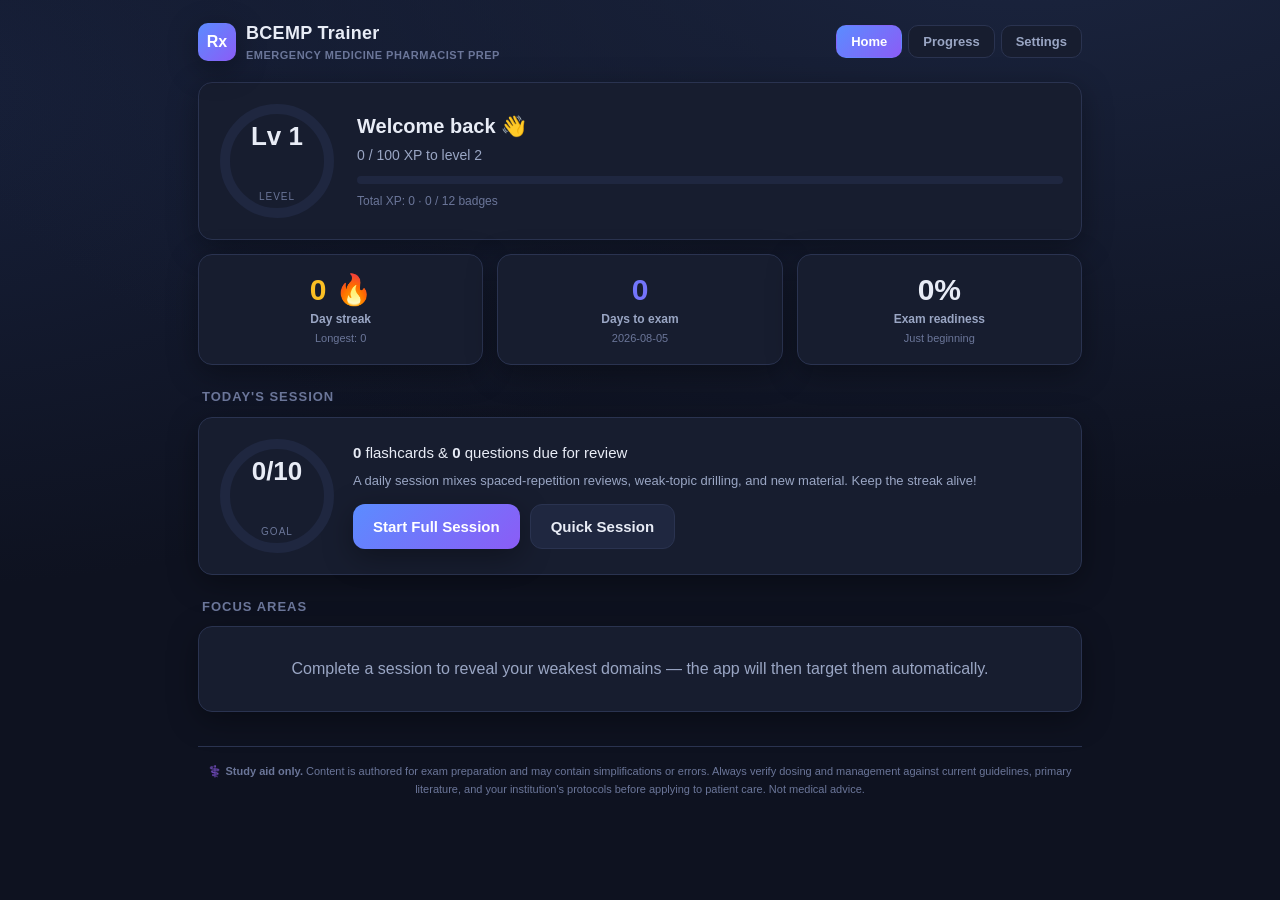
==== BCEMP-Trainer.html @ fc7a0e43 "Add files via upload" ====
<!DOCTYPE html>
<html lang="en">
<head>
<meta charset="UTF-8" />
<meta name="viewport" content="width=device-width, initial-scale=1.0, viewport-fit=cover" />
<meta name="apple-mobile-web-app-capable" content="yes" />
<meta name="mobile-web-app-capable" content="yes" />
<meta name="theme-color" content="#0e1220" />
<title>BCEMP Trainer</title>
<style>
:root {
  --bg: #0e1220;
  --bg-elev: #171d2f;
  --bg-elev2: #1f2740;
  --border: #2a3350;
  --text: #e8ecf6;
  --text-dim: #9aa6c4;
  --text-faint: #6b7699;
  --accent: #5b8cff;
  --accent2: #8b5cf6;
  --good: #34d399;
  --bad: #f87171;
  --warn: #fbbf24;
  --radius: 14px;
  --shadow: 0 8px 30px rgba(0,0,0,.35);
  --grad: linear-gradient(135deg, var(--accent), var(--accent2));
}

* { box-sizing: border-box; }
html, body { margin: 0; padding: 0; }
body {
  background: radial-gradient(1200px 600px at 80% -10%, #1b2540, transparent),
              radial-gradient(900px 500px at -10% 10%, #17203a, transparent), var(--bg);
  color: var(--text);
  font-family: -apple-system, BlinkMacSystemFont, "Segoe UI", Roboto, Helvetica, Arial, sans-serif;
  -webkit-font-smoothing: antialiased;
  line-height: 1.5;
  min-height: 100vh;
}

.wrap { max-width: 920px; margin: 0 auto; padding: 20px 18px 80px; }

/* ---------- top bar ---------- */
.topbar { display: flex; align-items: center; justify-content: space-between; gap: 12px; margin-bottom: 18px; flex-wrap: wrap; }
.brand { display: flex; align-items: center; gap: 10px; }
.brand .logo { width: 38px; height: 38px; border-radius: 10px; background: var(--grad); display: grid; place-items: center; font-weight: 800; color: #fff; box-shadow: var(--shadow); }
.brand h1 { font-size: 18px; margin: 0; letter-spacing: .3px; }
.brand small { display: block; color: var(--text-faint); font-size: 11px; font-weight: 600; letter-spacing: .5px; }
.nav { display: flex; gap: 6px; }
.nav button { background: var(--bg-elev); color: var(--text-dim); border: 1px solid var(--border); padding: 8px 14px; border-radius: 10px; cursor: pointer; font-size: 13px; font-weight: 600; transition: .15s; }
.nav button:hover { color: var(--text); border-color: var(--accent); }
.nav button.active { background: var(--grad); color: #fff; border-color: transparent; }

/* ---------- cards ---------- */
.card { background: var(--bg-elev); border: 1px solid var(--border); border-radius: var(--radius); padding: 18px; box-shadow: var(--shadow); }
.grid { display: grid; gap: 14px; }
.grid.cols-3 { grid-template-columns: repeat(3, 1fr); }
.grid.cols-2 { grid-template-columns: repeat(2, 1fr); }
@media (max-width: 700px) { .grid.cols-3, .grid.cols-2 { grid-template-columns: 1fr 1fr; } }
@media (max-width: 480px) { .grid.cols-3, .grid.cols-2 { grid-template-columns: 1fr; } }

.section-title { font-size: 13px; text-transform: uppercase; letter-spacing: 1px; color: var(--text-faint); margin: 22px 4px 10px; font-weight: 700; }

/* ---------- stat tiles ---------- */
.tile { text-align: center; }
.tile .big { font-size: 30px; font-weight: 800; line-height: 1.1; }
.tile .lbl { color: var(--text-dim); font-size: 12px; margin-top: 4px; font-weight: 600; }
.tile .sub { color: var(--text-faint); font-size: 11px; margin-top: 2px; }
.flame { color: var(--warn); }
.countdown .big { background: var(--grad); -webkit-background-clip: text; background-clip: text; -webkit-text-fill-color: transparent; }

/* ---------- level ring ---------- */
.hero { display: flex; gap: 20px; align-items: center; flex-wrap: wrap; }
.ring-wrap { position: relative; width: 120px; height: 120px; flex: 0 0 auto; }
.ring-wrap .center { position: absolute; inset: 0; display: grid; place-items: center; text-align: center; }
.ring-wrap .center .lv { font-size: 26px; font-weight: 800; }
.ring-wrap .center .lvl { font-size: 10px; letter-spacing: 1px; color: var(--text-faint); text-transform: uppercase; }
.hero .meta { flex: 1; min-width: 220px; }
.hero .meta h2 { margin: 0 0 4px; font-size: 20px; }
.hero .xpbar { height: 8px; background: var(--bg-elev2); border-radius: 6px; overflow: hidden; margin-top: 10px; }
.hero .xpbar > span { display: block; height: 100%; background: var(--grad); border-radius: 6px; transition: width .5s; }

/* ---------- buttons ---------- */
.btn { border: none; border-radius: 12px; padding: 13px 20px; font-size: 15px; font-weight: 700; cursor: pointer; transition: .15s; }
.btn-primary { background: var(--grad); color: #fff; box-shadow: var(--shadow); }
.btn-primary:hover { transform: translateY(-1px); filter: brightness(1.07); }
.btn-ghost { background: var(--bg-elev2); color: var(--text); border: 1px solid var(--border); }
.btn-ghost:hover { border-color: var(--accent); }
.btn-row { display: flex; gap: 10px; flex-wrap: wrap; }
.btn:disabled { opacity: .5; cursor: not-allowed; }

/* ---------- progress bars ---------- */
.dom-row { display: flex; align-items: center; gap: 10px; padding: 7px 0; }
.dom-row .name { flex: 0 0 42%; font-size: 13px; font-weight: 600; }
.dom-row .track { flex: 1; height: 9px; background: var(--bg-elev2); border-radius: 6px; overflow: hidden; }
.dom-row .track > span { display: block; height: 100%; border-radius: 6px; }
.dom-row .pct { flex: 0 0 62px; text-align: right; font-size: 12px; color: var(--text-dim); font-variant-numeric: tabular-nums; }
.bar-good { background: var(--good); } .bar-mid { background: var(--warn); } .bar-bad { background: var(--bad); } .bar-none { background: #3a4568; }

/* ---------- heatmap ---------- */
.heat { display: grid; grid-template-columns: repeat(15, 1fr); gap: 5px; }
.heat .cell { aspect-ratio: 1; border-radius: 4px; background: var(--bg-elev2); }
.heat .l1 { background: rgba(91,140,255,.35); } .heat .l2 { background: rgba(91,140,255,.6); }
.heat .l3 { background: rgba(139,92,246,.75); } .heat .l4 { background: var(--accent2); }

/* ---------- badges ---------- */
.badges { display: flex; flex-wrap: wrap; gap: 10px; }
.badge { display: flex; align-items: center; gap: 8px; background: var(--bg-elev2); border: 1px solid var(--border); border-radius: 10px; padding: 8px 12px; font-size: 12px; }
.badge.locked { opacity: .35; filter: grayscale(1); }
.badge .ic { font-size: 18px; }
.badge .bn { font-weight: 700; } .badge .bd { color: var(--text-faint); font-size: 11px; }

/* ---------- session ---------- */
.session-head { display: flex; align-items: center; justify-content: space-between; margin-bottom: 14px; }
.pill { background: var(--bg-elev2); border: 1px solid var(--border); border-radius: 999px; padding: 5px 12px; font-size: 12px; font-weight: 700; color: var(--text-dim); }
.prog { height: 8px; background: var(--bg-elev2); border-radius: 6px; overflow: hidden; margin-bottom: 18px; }
.prog > span { display: block; height: 100%; background: var(--grad); transition: width .3s; }

.q-domain { font-size: 11px; text-transform: uppercase; letter-spacing: 1px; color: var(--accent); font-weight: 700; margin-bottom: 8px; }
.q-stem { font-size: 18px; font-weight: 600; margin-bottom: 18px; }
.opt { display: block; width: 100%; text-align: left; background: var(--bg-elev2); color: var(--text); border: 1.5px solid var(--border); border-radius: 12px; padding: 14px 16px; margin-bottom: 10px; cursor: pointer; font-size: 15px; transition: .12s; }
.opt:hover:not(:disabled) { border-color: var(--accent); }
.opt:disabled { cursor: default; }
.opt.correct { border-color: var(--good); background: rgba(52,211,153,.12); }
.opt.wrong { border-color: var(--bad); background: rgba(248,113,113,.12); }
.opt .mark { float: right; font-weight: 800; }

.rationale { background: var(--bg-elev2); border-left: 3px solid var(--accent); border-radius: 8px; padding: 14px 16px; margin: 6px 0 16px; font-size: 14px; color: var(--text-dim); }
.rationale b { color: var(--text); }

/* flashcard */
.flash { text-align: center; padding: 10px 6px; }
.flash .front { font-size: 20px; font-weight: 700; margin: 24px 0; }
.flash .back { font-size: 16px; color: var(--text-dim); background: var(--bg-elev2); border-radius: 12px; padding: 16px; margin: 12px 0 20px; text-align: left; }
.rate-row { display: grid; grid-template-columns: repeat(4, 1fr); gap: 8px; }
.rate { border: 1.5px solid var(--border); background: var(--bg-elev2); color: var(--text); border-radius: 10px; padding: 12px 6px; cursor: pointer; font-weight: 700; font-size: 13px; }
.rate small { display: block; font-weight: 500; color: var(--text-faint); font-size: 10px; }
.rate.again:hover { border-color: var(--bad); } .rate.hard:hover { border-color: var(--warn); }
.rate.good:hover { border-color: var(--accent); } .rate.easy:hover { border-color: var(--good); }

/* ---------- summary ---------- */
.summary-hero { text-align: center; padding: 10px 0 6px; }
.summary-hero .score { font-size: 48px; font-weight: 800; background: var(--grad); -webkit-background-clip: text; background-clip: text; -webkit-text-fill-color: transparent; }
.reward { display: flex; align-items: center; gap: 10px; background: var(--bg-elev2); border: 1px solid var(--border); border-radius: 12px; padding: 12px 16px; margin: 10px 0; }
.reward .ic { font-size: 22px; }
.pop-badge { animation: pop .4s ease; }
@keyframes pop { 0% { transform: scale(.6); opacity: 0; } 100% { transform: scale(1); opacity: 1; } }

/* ---------- settings / forms ---------- */
.field { margin-bottom: 16px; }
.field label { display: block; font-size: 13px; font-weight: 600; margin-bottom: 6px; color: var(--text-dim); }
.field input, .field select { width: 100%; background: var(--bg-elev2); border: 1px solid var(--border); border-radius: 10px; padding: 11px 12px; color: var(--text); font-size: 14px; }
.hint { font-size: 12px; color: var(--text-faint); margin-top: 6px; }
.notice { border-radius: 10px; padding: 12px 14px; font-size: 13px; margin: 10px 0; }
.notice.ok { background: rgba(52,211,153,.12); border: 1px solid var(--good); color: #b7f3da; }
.notice.err { background: rgba(248,113,113,.12); border: 1px solid var(--bad); color: #ffd0d0; white-space: pre-wrap; }

.disclaimer { font-size: 11px; color: var(--text-faint); text-align: center; margin-top: 34px; line-height: 1.6; border-top: 1px solid var(--border); padding-top: 16px; }

.empty { text-align: center; color: var(--text-dim); padding: 30px 10px; }
.center { text-align: center; }
.mt { margin-top: 14px; } .mb { margin-bottom: 14px; }
.toast { position: fixed; bottom: 22px; left: 50%; transform: translateX(-50%); background: var(--bg-elev2); border: 1px solid var(--accent); color: var(--text); padding: 12px 20px; border-radius: 12px; box-shadow: var(--shadow); font-weight: 600; font-size: 14px; z-index: 50; animation: pop .3s ease; }

</style>
</head>
<body>
  <div class="wrap">
    <div class="topbar">
      <div class="brand">
        <div class="logo">Rx</div>
        <div>
          <h1>BCEMP Trainer</h1>
          <small>EMERGENCY MEDICINE PHARMACIST PREP</small>
        </div>
      </div>
      <nav class="nav" id="nav">
        <button data-view="dashboard" class="active">Home</button>
        <button data-view="progress">Progress</button>
        <button data-view="settings">Settings</button>
      </nav>
    </div>

    <main id="app"><!-- rendered by ui.js --></main>

    <div class="disclaimer">
      &#9877;&#65039; <b>Study aid only.</b> Content is authored for exam preparation and may contain simplifications or errors.
      Always verify dosing and management against current guidelines, primary literature, and your institution's
      protocols before applying to patient care. Not medical advice.
    </div>
  </div>
<script>
/* BCEMP content domains, mirroring the BPS Emergency Medicine Pharmacist
 * content outline. `weight` is an approximate share of exam emphasis and is
 * used to (a) proportionally build daily sessions and (b) compute a weighted
 * exam-readiness estimate. Weights are relative and need not sum to 100. */
window.BCEMP_DOMAINS = [
  { id: "cv",        name: "Cardiovascular Emergencies",        weight: 14, blurb: "ACS, arrhythmias, ACLS, hypertensive emergency, acute HF" },
  { id: "resus",     name: "Resuscitation & Shock",             weight: 13, blurb: "Sepsis, vasopressors, RSI, post-arrest care" },
  { id: "tox",       name: "Toxicology & Antidotes",            weight: 12, blurb: "Tox syndromes, antidotes, decontamination" },
  { id: "neuro",     name: "Neurologic Emergencies",            weight: 9,  blurb: "Acute stroke (alteplase/tenecteplase), status epilepticus, ICH" },
  { id: "id",        name: "Infectious Disease",                weight: 9,  blurb: "Empiric antibiotics, sepsis, meningitis" },
  { id: "trauma",    name: "Trauma & Hemostasis",               weight: 8,  blurb: "TXA, anticoagulant reversal, massive transfusion" },
  { id: "resp",      name: "Respiratory & Anaphylaxis",         weight: 7,  blurb: "Asthma/COPD, anaphylaxis" },
  { id: "pain",      name: "Analgesia & Sedation",              weight: 6,  blurb: "Procedural sedation, opioids, non-opioid analgesia" },
  { id: "endo",      name: "Endocrine & Metabolic",             weight: 6,  blurb: "DKA/HHS, hyperkalemia, electrolyte emergencies" },
  { id: "env",       name: "Environmental Emergencies",         weight: 3,  blurb: "Hyperthermia, hypothermia, envenomation" },
  { id: "special",   name: "Special Populations",               weight: 5,  blurb: "Peds, pregnancy, renal/hepatic, geriatric dosing" },
  { id: "safety",    name: "Medication & Patient Safety",       weight: 5,  blurb: "Systems, high-alert meds, error prevention" },
  { id: "pmr",       name: "Practice Management & Research",     weight: 3,  blurb: "Evidence appraisal, guidelines, EM pharmacist role" }
];

window.BCEMP_DOMAIN_MAP = window.BCEMP_DOMAINS.reduce(function (m, d) { m[d.id] = d; return m; }, {});

</script>
<script>
/* Seed MCQ bank for the BCEMP study tool.
 * Schema: { id, domain, difficulty(1-3), stem, options[], correctIndex, rationale, tags[], source? }
 * This is a study aid authored from common EM pharmacotherapy guidelines/references.
 * ALWAYS verify against primary literature, current guidelines, and institutional
 * protocols before applying to patient care. Expand this bank via Import.
 */
window.BCEMP_QUESTIONS = [
  /* ===================== CARDIOVASCULAR ===================== */
  {
    id: "cv-001", domain: "cv", difficulty: 2,
    stem: "A 62-year-old man presents with STEMI. He is going to primary PCI. He has no contraindications to anticoagulation. Which loading dose of aspirin is most appropriate?",
    options: ["81 mg", "162–325 mg chewed", "600 mg", "No aspirin until after PCI"],
    correctIndex: 1, tags: ["ACS","antiplatelet","aspirin"],
    rationale: "Non–enteric-coated aspirin 162–325 mg chewed provides rapid platelet inhibition and is recommended as soon as possible for suspected ACS. Chewing speeds absorption. 81 mg is the typical maintenance dose."
  },
  {
    id: "cv-002", domain: "cv", difficulty: 2,
    stem: "For a patient with new-onset stable, narrow-complex SVT that failed vagal maneuvers, which first-line pharmacologic agent is preferred?",
    options: ["Amiodarone 150 mg IV", "Adenosine 6 mg rapid IV push", "Metoprolol 5 mg IV", "Diltiazem 0.25 mg/kg IV"],
    correctIndex: 1, tags: ["SVT","adenosine","arrhythmia"],
    rationale: "Adenosine 6 mg rapid IV push (followed by 12 mg if needed) is first-line for stable regular narrow-complex SVT after vagal maneuvers fail. Give via a proximal vein with a rapid saline flush because of its ~10-second half-life."
  },
  {
    id: "cv-003", domain: "cv", difficulty: 2,
    stem: "A patient in cardiac arrest is in refractory VF after 3 shocks, epinephrine, and amiodarone 300 mg. What is the recommended second dose of amiodarone?",
    options: ["150 mg IV/IO", "300 mg IV/IO", "1 mg/kg IV/IO", "No further amiodarone"],
    correctIndex: 0, tags: ["ACLS","amiodarone","VF"],
    rationale: "In refractory VF/pVT, amiodarone is dosed 300 mg IV/IO first, then a second dose of 150 mg IV/IO. Lidocaine 1–1.5 mg/kg (then 0.5–0.75 mg/kg) is an acceptable alternative antiarrhythmic."
  },
  {
    id: "cv-004", domain: "cv", difficulty: 3,
    stem: "A patient with aortic dissection has a HR of 110 and BP 190/110. Per guidelines, which agent should be initiated FIRST to reach the HR goal before adding a vasodilator?",
    options: ["Nitroprusside", "Hydralazine", "Esmolol", "Nicardipine"],
    correctIndex: 2, tags: ["aortic dissection","beta-blocker","hypertensive emergency"],
    rationale: "Rate control with an IV beta-blocker (e.g., esmolol or labetalol) should precede vasodilators in aortic dissection to blunt reflex tachycardia and reduce aortic wall shear stress (dP/dt). Adding a pure vasodilator first can cause reflex tachycardia and worsen shear. Target HR <60."
  },
  {
    id: "cv-005", domain: "cv", difficulty: 2,
    stem: "Which is the preferred IV antihypertensive for a hypertensive emergency with acute sympathetic crisis suspected from cocaine toxicity?",
    options: ["Metoprolol", "Labetalol as monotherapy", "A benzodiazepine ± nicardipine/phentolamine", "Esmolol infusion"],
    correctIndex: 2, tags: ["cocaine","hypertensive emergency","unopposed alpha"],
    rationale: "In cocaine-associated hypertension/chest pain, benzodiazepines are first-line; if further BP control is needed, use nitroglycerin, phentolamine, or nicardipine. Non-selective beta-blockade is traditionally avoided due to concern for unopposed alpha stimulation."
  },
  {
    id: "cv-006", domain: "cv", difficulty: 2,
    stem: "A patient with acute decompensated heart failure and pulmonary edema (SBP 160) needs afterload/preload reduction. Which is the most appropriate initial IV vasodilator?",
    options: ["Nitroglycerin infusion", "Nesiritide", "Milrinone", "Dobutamine"],
    correctIndex: 0, tags: ["acute HF","nitroglycerin","vasodilator"],
    rationale: "IV nitroglycerin is a first-line vasodilator for hypertensive acute pulmonary edema, reducing preload (and afterload at higher doses). Inotropes (milrinone/dobutamine) are reserved for low-output/hypotensive states, not hypertensive flash edema."
  },
  {
    id: "cv-007", domain: "cv", difficulty: 3,
    stem: "A patient on maintenance sotalol develops torsades de pointes. In addition to stopping the offending drug and correcting K+, what is the first-line treatment?",
    options: ["Amiodarone 150 mg IV", "Magnesium sulfate 1–2 g IV", "Procainamide", "Immediate synchronized cardioversion"],
    correctIndex: 1, tags: ["torsades","magnesium","QT"],
    rationale: "IV magnesium sulfate 1–2 g is first-line for torsades de pointes (even with normal Mg). Correct K+ (goal high-normal), stop QT-prolonging drugs, and consider overdrive pacing/isoproterenol for bradycardia-dependent TdP. Class III antiarrhythmics like amiodarone can worsen QT."
  },

  /* ===================== RESUSCITATION & SHOCK ===================== */
  {
    id: "resus-001", domain: "resus", difficulty: 2,
    stem: "Per Surviving Sepsis guidelines, which vasopressor is first-line for septic shock refractory to fluids?",
    options: ["Dopamine", "Norepinephrine", "Phenylephrine", "Vasopressin"],
    correctIndex: 1, tags: ["sepsis","norepinephrine","vasopressor"],
    rationale: "Norepinephrine is the first-line vasopressor in septic shock. Vasopressin (fixed 0.03 units/min) is added to raise MAP or reduce norepinephrine dose. Dopamine is reserved for select bradycardic patients due to arrhythmia risk."
  },
  {
    id: "resus-002", domain: "resus", difficulty: 2,
    stem: "For RSI of a hemodynamically unstable patient in septic shock, which induction agent is most likely to preserve blood pressure?",
    options: ["Propofol", "Ketamine", "Midazolam 0.3 mg/kg", "Thiopental"],
    correctIndex: 1, tags: ["RSI","ketamine","induction"],
    rationale: "Ketamine (1–2 mg/kg IV) is hemodynamically favorable and is preferred for RSI in shock. Propofol commonly causes hypotension. Etomidate is also hemodynamically neutral but carries adrenal-suppression concerns in sepsis."
  },
  {
    id: "resus-003", domain: "resus", difficulty: 2,
    stem: "A 90 kg patient requires paralysis for RSI and you want the fastest onset with the shortest duration, assuming no contraindications. Which agent and dose?",
    options: ["Rocuronium 1.2 mg/kg", "Succinylcholine 1.5 mg/kg", "Vecuronium 0.1 mg/kg", "Cisatracurium 0.15 mg/kg"],
    correctIndex: 1, tags: ["RSI","paralytic","succinylcholine"],
    rationale: "Succinylcholine 1.5 mg/kg has rapid onset (~45 s) and short duration (~6–10 min). Contraindications include hyperkalemia, several-day-old burns/denervation injury, and history of malignant hyperthermia—use rocuronium 1.2 mg/kg in those cases."
  },
  {
    id: "resus-004", domain: "resus", difficulty: 3,
    stem: "Which statement about push-dose phenylephrine for transient peri-intubation hypotension is MOST accurate?",
    options: ["Typical bolus is 50–200 mcg with onset in ~1 min", "It is preferred over norepinephrine for septic shock", "It reliably increases heart rate", "Standard bolus is 1 mg"],
    correctIndex: 0, tags: ["push-dose pressor","phenylephrine"],
    rationale: "Push-dose phenylephrine is given in ~50–200 mcg boluses with onset within about a minute; it is a pure alpha-agonist bridge for transient hypotension, not definitive therapy. Because it raises afterload without beta activity, it can cause reflex bradycardia. (Push-dose epinephrine, by contrast, is ~5–20 mcg.)"
  },
  {
    id: "resus-005", domain: "resus", difficulty: 2,
    stem: "In the 2020+ ACLS adult cardiac arrest algorithm, what is the recommended epinephrine dose and interval?",
    options: ["1 mg IV/IO every 3–5 minutes", "1 mg IV/IO every 1 minute", "0.5 mg IV/IO every 5 minutes", "High-dose 0.1 mg/kg every 3–5 minutes"],
    correctIndex: 0, tags: ["ACLS","epinephrine"],
    rationale: "Standard-dose epinephrine 1 mg IV/IO every 3–5 minutes is recommended. For nonshockable rhythms, give epinephrine as soon as feasible. High-dose epinephrine is not recommended."
  },
  {
    id: "resus-006", domain: "resus", difficulty: 3,
    stem: "A septic shock patient remains hypotensive on norepinephrine 0.5 mcg/kg/min and vasopressin 0.03 units/min. Guidelines suggest adding which agent, and considering which adjunct?",
    options: ["Add epinephrine; consider IV hydrocortisone", "Add phenylephrine; consider bicarbonate", "Add dopamine; consider albumin bolus", "Add dobutamine; consider calcium"],
    correctIndex: 0, tags: ["sepsis","steroids","catecholamine-refractory"],
    rationale: "For norepinephrine + vasopressin–refractory septic shock, epinephrine is a reasonable third agent, and IV hydrocortisone (e.g., 200 mg/day) is suggested for patients with ongoing vasopressor requirements."
  },

  /* ===================== TOXICOLOGY ===================== */
  {
    id: "tox-001", domain: "tox", difficulty: 1,
    stem: "Which is the antidote for acetaminophen (paracetamol) toxicity?",
    options: ["N-acetylcysteine", "Fomepizole", "Flumazenil", "Naloxone"],
    correctIndex: 0, tags: ["acetaminophen","NAC","antidote"],
    rationale: "N-acetylcysteine replenishes glutathione and detoxifies NAPQI. It is most effective within 8 hours of ingestion; use the Rumack-Matthew nomogram for single acute ingestions with a known time."
  },
  {
    id: "tox-002", domain: "tox", difficulty: 2,
    stem: "A patient with a suspected toxic alcohol ingestion (methanol) has an elevated osmolar and anion gap. Besides supportive care, what is the preferred antidote?",
    options: ["Ethanol infusion", "Fomepizole", "Sodium bicarbonate only", "Thiamine"],
    correctIndex: 1, tags: ["methanol","fomepizole","toxic alcohol"],
    rationale: "Fomepizole inhibits alcohol dehydrogenase, preventing formation of toxic metabolites (formic acid in methanol, glycolic/oxalic acid in ethylene glycol). It is preferred over ethanol due to easier dosing and fewer adverse effects. Hemodialysis may still be required."
  },
  {
    id: "tox-003", domain: "tox", difficulty: 2,
    stem: "A patient overdoses on a tricyclic antidepressant and has a QRS of 130 ms with hypotension. What is the first-line therapy?",
    options: ["Sodium bicarbonate bolus", "Amiodarone", "Physostigmine", "Calcium gluconate"],
    correctIndex: 0, tags: ["TCA","sodium bicarbonate","sodium channel"],
    rationale: "Sodium bicarbonate (1–2 mEq/kg boluses) is first-line for TCA cardiotoxicity with QRS widening (>100 ms), overcoming sodium-channel blockade and providing serum alkalinization. Avoid class Ia/Ic/III antiarrhythmics. Physostigmine is contraindicated in TCA overdose."
  },
  {
    id: "tox-004", domain: "tox", difficulty: 2,
    stem: "A farmer presents with miosis, salivation, lacrimation, bronchorrhea, and bradycardia after pesticide exposure. Which is the primary antidote to counter muscarinic effects?",
    options: ["Pralidoxime alone", "Atropine titrated to dry secretions", "Naloxone", "Glycopyrrolate 1 mg once"],
    correctIndex: 1, tags: ["organophosphate","atropine","cholinergic"],
    rationale: "In cholinergic (organophosphate) toxicity, atropine is titrated (often large, escalating doses) to the endpoint of dried pulmonary secretions. Pralidoxime (2-PAM) is added to reactivate acetylcholinesterase and address nicotinic/muscle effects but does not replace atropine."
  },
  {
    id: "tox-005", domain: "tox", difficulty: 3,
    stem: "A patient with a calcium-channel blocker overdose remains hypotensive and bradycardic despite calcium, glucagon, and vasopressors. Which therapy specifically improves myocardial glucose uptake and inotropy?",
    options: ["High-dose insulin euglycemia therapy (HIET)", "Sodium bicarbonate", "Digoxin immune Fab", "Hydroxocobalamin"],
    correctIndex: 0, tags: ["CCB overdose","HIET","insulin"],
    rationale: "High-dose insulin euglycemia therapy (e.g., regular insulin 1 unit/kg bolus then 0.5–1 unit/kg/hr, titrated, with dextrose and K+ monitoring) improves cardiac contractility and metabolism in CCB (and beta-blocker) toxicity. Monitor glucose and potassium closely."
  },
  {
    id: "tox-006", domain: "tox", difficulty: 2,
    stem: "A patient rescued from a house fire has soot in the airway, altered mental status, and lactate of 12 mmol/L. Which antidote targets suspected cyanide toxicity?",
    options: ["Hydroxocobalamin", "Methylene blue", "Deferoxamine", "Dimercaprol"],
    correctIndex: 0, tags: ["cyanide","hydroxocobalamin","smoke inhalation"],
    rationale: "Hydroxocobalamin (5 g IV) binds cyanide to form cyanocobalamin, which is renally excreted, and is preferred in smoke-inhalation victims because it does not induce methemoglobinemia. A markedly elevated lactate (≥8–10) supports cyanide toxicity."
  },
  {
    id: "tox-007", domain: "tox", difficulty: 2,
    stem: "Which opioid-overdose statement about naloxone is most accurate for a patient with respiratory depression who is opioid-dependent?",
    options: ["Start with the smallest effective dose (e.g., 0.04–0.4 mg) and titrate", "Always give 2 mg IV push immediately", "Naloxone has a longer duration than most opioids", "Naloxone reverses benzodiazepine sedation"],
    correctIndex: 0, tags: ["naloxone","opioid","overdose"],
    rationale: "In opioid-dependent patients, titrate naloxone from low doses to restore adequate ventilation without precipitating severe withdrawal. Because naloxone's duration (~30–90 min) is often shorter than the offending opioid, re-sedation can occur and repeat dosing or an infusion may be needed."
  },

  /* ===================== NEUROLOGY ===================== */
  {
    id: "neuro-001", domain: "neuro", difficulty: 2,
    stem: "For acute ischemic stroke within 3 hours of onset in an eligible patient, what is the alteplase dose?",
    options: ["0.9 mg/kg (max 90 mg), 10% bolus then remainder over 60 min", "0.6 mg/kg (max 60 mg)", "0.25 mg/kg single bolus", "100 mg over 2 hours"],
    correctIndex: 0, tags: ["stroke","alteplase","thrombolysis"],
    rationale: "IV alteplase for acute ischemic stroke is 0.9 mg/kg (maximum 90 mg): 10% as an initial bolus over 1 minute, then the remaining 90% infused over 60 minutes. Tenecteplase 0.25 mg/kg is an increasingly used single-bolus alternative."
  },
  {
    id: "neuro-002", domain: "neuro", difficulty: 2,
    stem: "Prior to giving alteplase for acute ischemic stroke, what is the blood pressure threshold that must be achieved?",
    options: ["<220/120 mmHg", "<185/110 mmHg", "<160/90 mmHg", "<140/90 mmHg"],
    correctIndex: 1, tags: ["stroke","blood pressure","alteplase"],
    rationale: "BP must be lowered to <185/110 mmHg before IV thrombolysis and maintained <180/105 mmHg for 24 hours afterward. Labetalol or nicardipine infusions are commonly used. Without thrombolysis, permissive hypertension up to <220/120 is generally tolerated."
  },
  {
    id: "neuro-003", domain: "neuro", difficulty: 2,
    stem: "A patient in generalized convulsive status epilepticus has an IV. What is the first-line benzodiazepine and appropriate initial dose?",
    options: ["Lorazepam 0.1 mg/kg IV (max ~4 mg/dose)", "Diazepam 20 mg IV once", "Levetiracetam 60 mg/kg IV", "Phenytoin 20 mg/kg IV"],
    correctIndex: 0, tags: ["status epilepticus","lorazepam","benzodiazepine"],
    rationale: "First-line for status epilepticus is a benzodiazepine: IV lorazepam 0.1 mg/kg (up to ~4 mg/dose, may repeat), IV diazepam 0.15–0.2 mg/kg, or IM midazolam 10 mg if no IV. Levetiracetam, fosphenytoin, or valproate are second-line (after benzodiazepines)."
  },
  {
    id: "neuro-004", domain: "neuro", difficulty: 3,
    stem: "A patient on warfarin (INR 3.5) presents with a large intracerebral hemorrhage. What is the preferred reversal strategy?",
    options: ["Vitamin K 10 mg IV alone", "4-factor PCC plus IV vitamin K", "FFP 2 units only", "Idarucizumab"],
    correctIndex: 1, tags: ["ICH","warfarin reversal","PCC"],
    rationale: "For warfarin-associated major/intracranial hemorrhage, 4-factor PCC is preferred over FFP (faster correction, lower volume) and MUST be combined with IV vitamin K 10 mg to sustain reversal, since PCC factors are short-lived. Idarucizumab reverses dabigatran, not warfarin."
  },

  /* ===================== INFECTIOUS DISEASE ===================== */
  {
    id: "id-001", domain: "id", difficulty: 2,
    stem: "An adult with suspected community-acquired bacterial meningitis should receive empiric antibiotics. Which regimen is most appropriate before culture data?",
    options: ["Ceftriaxone + vancomycin (+ dexamethasone)", "Ceftriaxone alone", "Vancomycin alone", "Meropenem + azithromycin"],
    correctIndex: 0, tags: ["meningitis","empiric antibiotics","dexamethasone"],
    rationale: "Empiric therapy for adult bacterial meningitis is vancomycin + a third-generation cephalosporin (ceftriaxone/cefotaxime). Add ampicillin if Listeria is a concern (>50 yrs, immunocompromised, pregnant). Adjunctive dexamethasone (given before/with first dose) reduces morbidity in pneumococcal meningitis."
  },
  {
    id: "id-002", domain: "id", difficulty: 2,
    stem: "Per Surviving Sepsis, once septic shock is recognized, empiric broad-spectrum antibiotics should be administered within what timeframe?",
    options: ["Within 1 hour", "Within 3 hours", "Within 6 hours", "After blood cultures result"],
    correctIndex: 0, tags: ["sepsis","antibiotic timing"],
    rationale: "For septic shock (and probable sepsis), guidelines recommend administering antimicrobials immediately, ideally within 1 hour of recognition. Obtain blood cultures before antibiotics only if doing so does not substantially delay therapy."
  },
  {
    id: "id-003", domain: "id", difficulty: 3,
    stem: "A patient with necrotizing soft tissue infection is started on broad-spectrum antibiotics. Which agent is added specifically to suppress toxin production in streptococcal/staphylococcal necrotizing infections?",
    options: ["Clindamycin", "Metronidazole", "Gentamicin", "Daptomycin"],
    correctIndex: 0, tags: ["necrotizing fasciitis","clindamycin","toxin"],
    rationale: "Clindamycin is added for its ribosomal (protein-synthesis) inhibition, which suppresses exotoxin production in group A Streptococcus and toxin-producing S. aureus ('Eagle effect'). Empiric coverage also includes broad gram-negative/anaerobic and MRSA agents plus surgical debridement."
  },
  {
    id: "id-004", domain: "id", difficulty: 2,
    stem: "Which empiric regimen best covers Pseudomonas for a neutropenic febrile patient?",
    options: ["Cefepime (or piperacillin-tazobactam or meropenem)", "Ceftriaxone", "Ertapenem", "Ampicillin-sulbactam"],
    correctIndex: 0, tags: ["febrile neutropenia","pseudomonas","cefepime"],
    rationale: "Empiric monotherapy for febrile neutropenia uses an antipseudomonal beta-lactam: cefepime, piperacillin-tazobactam, or a carbapenem (meropenem/imipenem). Ertapenem and ceftriaxone lack reliable Pseudomonas coverage. Add vancomycin only for specific indications (e.g., catheter infection, MRSA risk)."
  },

  /* ===================== TRAUMA & HEMOSTASIS ===================== */
  {
    id: "trauma-001", domain: "trauma", difficulty: 2,
    stem: "Per CRASH-2, tranexamic acid (TXA) in trauma reduces mortality when given within what window from injury?",
    options: ["Within 3 hours", "Within 8 hours", "Within 12 hours", "Any time in the first 24 hours"],
    correctIndex: 0, tags: ["TXA","trauma","hemorrhage"],
    rationale: "TXA improves survival in bleeding trauma patients when started within 3 hours of injury; administration after 3 hours may increase bleeding-related mortality. Typical dosing: 1 g IV over 10 min, then 1 g over 8 hours."
  },
  {
    id: "trauma-002", domain: "trauma", difficulty: 3,
    stem: "A patient on apixaban presents with life-threatening GI hemorrhage. Which specific reversal agent is FDA-approved for apixaban/rivaroxaban?",
    options: ["Idarucizumab", "Andexanet alfa", "Protamine", "Vitamin K"],
    correctIndex: 1, tags: ["DOAC reversal","andexanet","factor Xa inhibitor"],
    rationale: "Andexanet alfa is the specific reversal agent for apixaban and rivaroxaban (factor Xa inhibitors). Idarucizumab reverses dabigatran. Where andexanet is unavailable/cost-prohibitive, 4-factor PCC is a common off-label alternative."
  },
  {
    id: "trauma-003", domain: "trauma", difficulty: 2,
    stem: "During massive transfusion for hemorrhagic shock, which electrolyte derangement is most associated with citrate from stored blood and warrants monitoring/repletion?",
    options: ["Hypercalcemia", "Ionized hypocalcemia", "Hypernatremia", "Hypophosphatemia"],
    correctIndex: 1, tags: ["massive transfusion","hypocalcemia","citrate"],
    rationale: "Citrate in stored blood chelates calcium, causing ionized hypocalcemia during massive transfusion, which impairs coagulation and cardiac function. Monitor ionized calcium and replete with calcium chloride/gluconate."
  },

  /* ===================== RESPIRATORY & ANAPHYLAXIS ===================== */
  {
    id: "resp-001", domain: "resp", difficulty: 1,
    stem: "A patient with anaphylaxis has hypotension and airway swelling. What is the first-line drug, route, and initial adult dose?",
    options: ["Epinephrine 0.3–0.5 mg IM (1 mg/mL) into the anterolateral thigh", "Epinephrine 1 mg IV push", "Diphenhydramine 50 mg IV", "Methylprednisolone 125 mg IV"],
    correctIndex: 0, tags: ["anaphylaxis","epinephrine","IM"],
    rationale: "Intramuscular epinephrine (0.3–0.5 mg of the 1 mg/mL concentration) into the anterolateral thigh is first-line and may repeat every 5–15 minutes. Antihistamines and steroids are adjuncts only and never replace epinephrine. IV epinephrine (infusion) is reserved for refractory shock with monitoring."
  },
  {
    id: "resp-002", domain: "resp", difficulty: 2,
    stem: "For a severe asthma exacerbation not responding to continuous albuterol and ipratropium plus systemic steroids, which IV agent is recommended by guidelines as adjunct bronchodilation?",
    options: ["Magnesium sulfate 2 g IV over 20 min", "Aminophylline infusion", "IV montelukast", "Racemic epinephrine nebulizer"],
    correctIndex: 0, tags: ["asthma","magnesium","bronchodilator"],
    rationale: "IV magnesium sulfate (2 g over 20 minutes) is recommended for severe/life-threatening asthma exacerbations refractory to initial therapy. Aminophylline is not recommended due to its adverse-effect profile without clear benefit."
  },
  {
    id: "resp-003", domain: "resp", difficulty: 2,
    stem: "A patient on a nonselective beta-blocker has anaphylaxis refractory to repeated IM epinephrine. Which adjunct is specifically recommended?",
    options: ["Glucagon", "Calcium chloride", "High-dose diphenhydramine", "Vasopressin bolus"],
    correctIndex: 0, tags: ["anaphylaxis","glucagon","beta-blocker"],
    rationale: "Glucagon (1–5 mg IV) bypasses the beta-receptor to increase cAMP and is recommended for anaphylaxis refractory to epinephrine in patients taking beta-blockers. Protect the airway due to glucagon-induced emesis."
  },

  /* ===================== ANALGESIA & SEDATION ===================== */
  {
    id: "pain-001", domain: "pain", difficulty: 2,
    stem: "Which agent provides dissociative sedation with analgesia and preserved airway reflexes, making it useful for procedural sedation?",
    options: ["Ketamine", "Propofol", "Etomidate", "Fentanyl"],
    correctIndex: 0, tags: ["procedural sedation","ketamine","analgesia"],
    rationale: "Ketamine produces dissociative sedation with analgesia and generally maintains respiratory drive and airway reflexes, making it valuable for procedural sedation (e.g., 1 mg/kg IV). Propofol and etomidate lack analgesia; fentanyl alone provides analgesia without dissociation."
  },
  {
    id: "pain-002", domain: "pain", difficulty: 2,
    stem: "A subdissociative ('analgesic-dose') ketamine strategy for acute pain in the ED typically uses which dose range?",
    options: ["0.1–0.3 mg/kg IV", "1–2 mg/kg IV", "3–5 mg/kg IM", "0.01 mg/kg IV"],
    correctIndex: 0, tags: ["ketamine","analgesia","subdissociative"],
    rationale: "Low-dose/subdissociative ketamine for analgesia is ~0.1–0.3 mg/kg IV (often infused over 10–15 minutes to reduce psychoperceptual effects). Dissociative sedation doses are ~1–2 mg/kg IV."
  },
  {
    id: "pain-003", domain: "pain", difficulty: 1,
    stem: "Which opioid is generally preferred in a patient with significant renal impairment because it lacks clinically significant active metabolites?",
    options: ["Morphine", "Hydromorphone", "Fentanyl", "Codeine"],
    correctIndex: 2, tags: ["opioid","renal","fentanyl"],
    rationale: "Fentanyl lacks active/renally-cleared metabolites and is preferred in renal impairment. Morphine accumulates morphine-6-glucuronide (active), and codeine relies on variable CYP2D6 conversion; both are problematic in renal dysfunction."
  },

  /* ===================== ENDOCRINE & METABOLIC ===================== */
  {
    id: "endo-001", domain: "endo", difficulty: 2,
    stem: "In DKA management, when should potassium be repleted BEFORE starting the insulin infusion?",
    options: ["When serum K+ is <3.3 mEq/L", "When serum K+ is >5.3 mEq/L", "Never—always start insulin first", "Only if the patient is symptomatic"],
    correctIndex: 0, tags: ["DKA","potassium","insulin"],
    rationale: "If serum K+ <3.3 mEq/L, hold insulin and replete potassium first, because insulin drives K+ intracellularly and can precipitate life-threatening hypokalemia/arrhythmias. If K+ 3.3–5.3, give insulin and add K+ to fluids; if K+ >5.3, start insulin and monitor."
  },
  {
    id: "endo-002", domain: "endo", difficulty: 2,
    stem: "A patient with hyperkalemia (K+ 7.2) has peaked T waves on ECG. What is the FIRST agent to administer to stabilize the myocardium?",
    options: ["IV calcium gluconate or chloride", "Regular insulin with dextrose", "Sodium polystyrene sulfonate", "Albuterol nebulizer"],
    correctIndex: 0, tags: ["hyperkalemia","calcium","membrane stabilization"],
    rationale: "IV calcium (gluconate or chloride) is given first to stabilize the cardiac membrane when ECG changes are present; it does not lower K+. Then shift K+ intracellularly (insulin/dextrose, beta-agonist, bicarbonate if acidotic) and remove it (diuresis, GI binders, dialysis)."
  },
  {
    id: "endo-003", domain: "endo", difficulty: 3,
    stem: "A patient in myxedema coma requires thyroid hormone replacement. What critical therapy must be given before or with thyroid hormone to avoid precipitating adrenal crisis?",
    options: ["IV hydrocortisone (stress-dose steroids)", "IV insulin", "Oral levothyroxine only", "Beta-blocker"],
    correctIndex: 0, tags: ["myxedema","hydrocortisone","adrenal"],
    rationale: "Empiric stress-dose hydrocortisone should be given because coexisting adrenal insufficiency is common, and thyroid hormone increases cortisol metabolism—giving thyroid hormone alone could precipitate adrenal crisis. IV levothyroxine (± liothyronine) plus supportive care is standard."
  },

  /* ===================== ENVIRONMENTAL ===================== */
  {
    id: "env-001", domain: "env", difficulty: 3,
    stem: "A patient with severe serotonin syndrome has hyperthermia and rigidity refractory to benzodiazepines and cooling. Which specific antidote may be considered?",
    options: ["Cyproheptadine", "Dantrolene", "Bromocriptine", "Physostigmine"],
    correctIndex: 0, tags: ["serotonin syndrome","cyproheptadine"],
    rationale: "Cyproheptadine, a 5-HT2A antagonist, is the pharmacologic antidote considered for moderate–severe serotonin syndrome after supportive care and benzodiazepines. Dantrolene and bromocriptine are used for neuroleptic malignant syndrome, not serotonin syndrome."
  },
  {
    id: "env-002", domain: "env", difficulty: 2,
    stem: "Which agent is the definitive treatment for malignant hyperthermia triggered by inhaled anesthetics or succinylcholine?",
    options: ["Dantrolene", "Acetaminophen", "Bromocriptine", "Ice packs alone"],
    correctIndex: 0, tags: ["malignant hyperthermia","dantrolene"],
    rationale: "Dantrolene (2.5 mg/kg IV, repeated as needed) is the specific treatment for malignant hyperthermia; it inhibits ryanodine-receptor–mediated calcium release. Stop the trigger, provide aggressive cooling, and correct hyperkalemia/acidosis."
  },

  /* ===================== SPECIAL POPULATIONS ===================== */
  {
    id: "special-001", domain: "special", difficulty: 2,
    stem: "A pregnant patient at 30 weeks presents in status epilepticus due to eclampsia. Which agent is first-line for seizure control/prophylaxis?",
    options: ["Magnesium sulfate", "Lorazepam", "Levetiracetam", "Phenytoin"],
    correctIndex: 0, tags: ["eclampsia","magnesium","pregnancy"],
    rationale: "Magnesium sulfate (e.g., 4–6 g IV load, then 1–2 g/hr) is first-line for eclamptic seizures and prevention, superior to standard antiepileptics in this setting. Monitor for magnesium toxicity (loss of reflexes, respiratory depression); antidote is IV calcium."
  },
  {
    id: "special-002", domain: "special", difficulty: 2,
    stem: "For pediatric anaphylaxis, what is the recommended IM epinephrine dose?",
    options: ["0.01 mg/kg (max 0.3–0.5 mg) of 1 mg/mL", "0.1 mg/kg IV", "0.5 mg/kg IM", "1 mg IM regardless of weight"],
    correctIndex: 0, tags: ["pediatrics","anaphylaxis","epinephrine"],
    rationale: "Pediatric IM epinephrine is 0.01 mg/kg of the 1 mg/mL concentration (maximum 0.3 mg for prepubertal, up to 0.5 mg), into the anterolateral thigh, repeatable every 5–15 minutes."
  },
  {
    id: "special-003", domain: "special", difficulty: 3,
    stem: "Which analgesic/sedative consideration is MOST important when dosing in a patient with severe hepatic dysfunction?",
    options: ["Reduce/avoid drugs with high hepatic metabolism and prolonged sedation risk (e.g., diazepam, midazolam accumulation)", "Hepatic dysfunction has no effect on benzodiazepine dosing", "Fentanyl is contraindicated in liver disease", "Acetaminophen is always safe at full dose"],
    correctIndex: 0, tags: ["hepatic","benzodiazepine","dosing"],
    rationale: "In severe liver disease, hepatically metabolized sedatives accumulate; lorazepam/oxazepam (glucuronidated) are often preferred over diazepam/midazolam. Acetaminophen dosing should be reduced (e.g., ≤2 g/day) in significant hepatic impairment."
  },

  /* ===================== MEDICATION & PATIENT SAFETY ===================== */
  {
    id: "safety-001", domain: "safety", difficulty: 1,
    stem: "According to ISMP, which of the following is classified as a 'high-alert medication' warranting extra safeguards in the ED?",
    options: ["IV insulin", "Oral acetaminophen", "Normal saline maintenance fluid", "Oral multivitamin"],
    correctIndex: 0, tags: ["high-alert","ISMP","safety"],
    rationale: "IV insulin, heparin/anticoagulants, opioids, and concentrated electrolytes (e.g., KCl) are ISMP high-alert medications—those with heightened risk of significant patient harm when used in error—requiring safeguards such as independent double-checks and standardized concentrations."
  },
  {
    id: "safety-002", domain: "safety", difficulty: 2,
    stem: "Which strategy is the most effective error-prevention safeguard for high-alert continuous infusions like heparin or insulin in the ED?",
    options: ["Standardized concentrations with smart-pump dose-error reduction software", "Verbal orders for all infusions", "Allowing each nurse to choose a concentration", "Removing pump alerts to reduce alarm fatigue"],
    correctIndex: 0, tags: ["smart pump","standardization","safety"],
    rationale: "Standardized concentrations paired with smart-pump libraries (dose-error reduction software / guardrails) are among the most effective safeguards, reducing variability and catching programming errors. Independent double-checks add another layer for the highest-risk agents."
  },
  {
    id: "safety-003", domain: "safety", difficulty: 2,
    stem: "A look-alike/sound-alike (LASA) mix-up between which pair is a classic ED medication-safety concern?",
    options: ["Hydromorphone vs. morphine", "Sodium chloride vs. dextrose", "Aspirin vs. acetaminophen", "Lisinopril vs. metoprolol"],
    correctIndex: 0, tags: ["LASA","opioid","safety"],
    rationale: "Hydromorphone and morphine are a well-known LASA/high-alert pair; confusing them (and their very different potencies) can cause serious opioid overdose. Tall-man lettering, separation, and independent checks help mitigate LASA errors."
  },

  /* ===================== PRACTICE MANAGEMENT & RESEARCH ===================== */
  {
    id: "pmr-001", domain: "pmr", difficulty: 2,
    stem: "A trial reports a number needed to treat (NNT) of 25 for a therapy. What does this indicate?",
    options: ["25 patients must be treated to prevent one additional bad outcome", "25% relative risk reduction", "The therapy harms 1 in 25 patients", "The p-value is 0.25"],
    correctIndex: 0, tags: ["evidence","NNT","statistics"],
    rationale: "NNT = 1 / absolute risk reduction; an NNT of 25 means treating 25 patients prevents one additional adverse outcome. Lower NNTs indicate greater treatment effect. NNT is not a measure of relative risk or of harm (that's NNH)."
  },
  {
    id: "pmr-002", domain: "pmr", difficulty: 2,
    stem: "Which role best exemplifies the emergency medicine pharmacist's value during a resuscitation/code?",
    options: ["Real-time dosing, preparation, and verification of emergency medications at bedside", "Retrospective chart review only", "Managing the hospital formulary during the code", "Performing chest compressions exclusively"],
    correctIndex: 0, tags: ["EM pharmacist","role","resuscitation"],
    rationale: "Bedside EM pharmacists improve safety and timeliness by providing real-time medication dosing, preparation, verification, and guideline expertise during resuscitations, RSI, and time-critical therapies (e.g., thrombolytics, antidotes)."
  }
];

</script>
<script>
/* Seed flashcard bank for the BCEMP study tool.
 * Schema: { id, domain, front, back, tags[] }
 * Study aid only — verify against current guidelines and institutional protocols.
 */
window.BCEMP_FLASHCARDS = [
  /* CARDIOVASCULAR */
  { id: "fc-cv-01", domain: "cv", front: "Amiodarone dosing in cardiac arrest (VF/pVT)?", back: "300 mg IV/IO first dose, then 150 mg IV/IO second dose.", tags: ["ACLS","amiodarone"] },
  { id: "fc-cv-02", domain: "cv", front: "Lidocaine dosing as antiarrhythmic in arrest?", back: "1–1.5 mg/kg IV/IO, then 0.5–0.75 mg/kg every 5–10 min (max ~3 mg/kg).", tags: ["ACLS","lidocaine"] },
  { id: "fc-cv-03", domain: "cv", front: "Adenosine dosing for stable regular narrow-complex SVT?", back: "6 mg rapid IV push → 12 mg if no response (some protocols repeat 12 mg). Fast flush, proximal vein.", tags: ["SVT","adenosine"] },
  { id: "fc-cv-04", domain: "cv", front: "First-line therapy for torsades de pointes?", back: "Magnesium sulfate 1–2 g IV; correct K+; stop QT-prolonging drugs; overdrive pacing/isoproterenol if bradycardia-dependent.", tags: ["torsades","magnesium"] },
  { id: "fc-cv-05", domain: "cv", front: "Aortic dissection: which drug class FIRST and target HR?", back: "IV beta-blocker (esmolol/labetalol) FIRST to reduce dP/dt; target HR <60 before adding a vasodilator (e.g., nicardipine/nitroprusside).", tags: ["aortic dissection"] },
  { id: "fc-cv-06", domain: "cv", front: "Cocaine chest pain/hypertension: first-line drug?", back: "Benzodiazepines first; add nitroglycerin, phentolamine, or nicardipine. Avoid nonselective beta-blockade (unopposed alpha concern).", tags: ["cocaine"] },
  { id: "fc-cv-07", domain: "cv", front: "STEMI aspirin loading dose?", back: "162–325 mg non–enteric-coated, chewed, ASAP.", tags: ["ACS","aspirin"] },

  /* RESUSCITATION & SHOCK */
  { id: "fc-resus-01", domain: "resus", front: "First-line vasopressor in septic shock?", back: "Norepinephrine. Add vasopressin (fixed 0.03 units/min) to raise MAP / spare norepinephrine; epinephrine third-line.", tags: ["sepsis","vasopressor"] },
  { id: "fc-resus-02", domain: "resus", front: "ACLS epinephrine dose/interval?", back: "1 mg IV/IO every 3–5 minutes (give early in nonshockable rhythms).", tags: ["ACLS","epinephrine"] },
  { id: "fc-resus-03", domain: "resus", front: "Preferred RSI induction agent in shock?", back: "Ketamine 1–2 mg/kg IV (hemodynamically stable). Etomidate 0.3 mg/kg is an alternative; propofol causes hypotension.", tags: ["RSI","ketamine"] },
  { id: "fc-resus-04", domain: "resus", front: "Succinylcholine RSI dose and key contraindications?", back: "1.5 mg/kg IV. Avoid in hyperkalemia, subacute burns/denervation/crush (days+), malignant hyperthermia history.", tags: ["RSI","succinylcholine"] },
  { id: "fc-resus-05", domain: "resus", front: "Rocuronium RSI dose?", back: "1.2 mg/kg IV (rapid onset ~60 s; longer duration ~45+ min).", tags: ["RSI","rocuronium"] },
  { id: "fc-resus-06", domain: "resus", front: "Push-dose pressors: phenylephrine vs epinephrine?", back: "Phenylephrine 50–200 mcg boluses (pure alpha); epinephrine 5–20 mcg boluses (alpha+beta). Bridges only.", tags: ["push-dose"] },
  { id: "fc-resus-07", domain: "resus", front: "Steroid for vasopressor-dependent septic shock?", back: "IV hydrocortisone ~200 mg/day (e.g., 50 mg q6h or infusion) when ongoing vasopressor requirement.", tags: ["sepsis","hydrocortisone"] },

  /* TOXICOLOGY */
  { id: "fc-tox-01", domain: "tox", front: "Antidote: acetaminophen?", back: "N-acetylcysteine (replenishes glutathione; detoxifies NAPQI). Most effective <8 h.", tags: ["acetaminophen","NAC"] },
  { id: "fc-tox-02", domain: "tox", front: "Antidote: methanol/ethylene glycol?", back: "Fomepizole (inhibits alcohol dehydrogenase). ± hemodialysis. Cofactors: folate (methanol), thiamine/pyridoxine (ethylene glycol).", tags: ["toxic alcohol","fomepizole"] },
  { id: "fc-tox-03", domain: "tox", front: "TCA overdose with wide QRS: treatment?", back: "Sodium bicarbonate 1–2 mEq/kg boluses for QRS >100 ms/hypotension. Avoid class Ia/Ic/III antiarrhythmics.", tags: ["TCA","bicarbonate"] },
  { id: "fc-tox-04", domain: "tox", front: "Antidote: organophosphate (cholinergic) toxicity?", back: "Atropine titrated to dried secretions + pralidoxime (2-PAM) for nicotinic/AChE reactivation. Benzos for seizures.", tags: ["organophosphate","atropine"] },
  { id: "fc-tox-05", domain: "tox", front: "Antidote: cyanide (smoke inhalation)?", back: "Hydroxocobalamin 5 g IV (preferred—no methemoglobinemia). Alt: sodium thiosulfate ± nitrites.", tags: ["cyanide"] },
  { id: "fc-tox-06", domain: "tox", front: "CCB/beta-blocker overdose refractory therapy?", back: "High-dose insulin euglycemia therapy (HIET): regular insulin 1 unit/kg bolus then 0.5–1 unit/kg/hr + dextrose; monitor glucose/K+. Plus calcium, glucagon, vasopressors; lipid emulsion in extremis.", tags: ["CCB","HIET"] },
  { id: "fc-tox-07", domain: "tox", front: "Antidote: benzodiazepine? Caution?", back: "Flumazenil—rarely used; avoid in chronic use / co-ingestion (seizure and withdrawal risk).", tags: ["flumazenil"] },
  { id: "fc-tox-08", domain: "tox", front: "Antidote: digoxin toxicity?", back: "Digoxin immune Fab (DigiFab). Indicated for life-threatening arrhythmia, K+ >5 in acute toxicity, or large ingestion.", tags: ["digoxin","Fab"] },
  { id: "fc-tox-09", domain: "tox", front: "Antidote: iron overdose?", back: "Deferoxamine (chelation) for severe toxicity (shock, acidosis, high serum iron).", tags: ["iron","deferoxamine"] },
  { id: "fc-tox-10", domain: "tox", front: "Antidote: methemoglobinemia?", back: "Methylene blue 1–2 mg/kg IV. Avoid/ineffective in G6PD deficiency.", tags: ["methemoglobinemia","methylene blue"] },
  { id: "fc-tox-11", domain: "tox", front: "Antidote: local anesthetic systemic toxicity (LAST)?", back: "IV lipid emulsion 20% (1.5 mL/kg bolus, then infusion) + ACLS (reduced epinephrine doses, avoid vasopressin).", tags: ["LAST","lipid emulsion"] },

  /* NEUROLOGY */
  { id: "fc-neuro-01", domain: "neuro", front: "Alteplase dose for acute ischemic stroke?", back: "0.9 mg/kg (max 90 mg): 10% bolus over 1 min, remainder over 60 min.", tags: ["stroke","alteplase"] },
  { id: "fc-neuro-02", domain: "neuro", front: "Tenecteplase dose for stroke?", back: "0.25 mg/kg IV single bolus (max 25 mg) — increasingly used alternative to alteplase.", tags: ["stroke","tenecteplase"] },
  { id: "fc-neuro-03", domain: "neuro", front: "BP targets around IV thrombolysis for stroke?", back: "<185/110 before tPA; maintain <180/105 for 24 h after. Use labetalol or nicardipine.", tags: ["stroke","BP"] },
  { id: "fc-neuro-04", domain: "neuro", front: "Status epilepticus: first-line and doses?", back: "Benzodiazepine: lorazepam 0.1 mg/kg IV (≤4 mg/dose), diazepam 0.15–0.2 mg/kg, or IM midazolam 10 mg. Then second-line: levetiracetam, fosphenytoin, or valproate.", tags: ["status epilepticus"] },
  { id: "fc-neuro-05", domain: "neuro", front: "Warfarin-associated ICH reversal?", back: "4-factor PCC + IV vitamin K 10 mg (vitamin K sustains reversal; PCC acts fast).", tags: ["ICH","warfarin"] },

  /* INFECTIOUS DISEASE */
  { id: "fc-id-01", domain: "id", front: "Empiric antibiotics for adult bacterial meningitis?", back: "Vancomycin + ceftriaxone (or cefotaxime); add ampicillin if Listeria risk (>50, immunocompromised, pregnant). Dexamethasone with/before first dose for pneumococcal.", tags: ["meningitis"] },
  { id: "fc-id-02", domain: "id", front: "Antibiotic timing in septic shock?", back: "Within 1 hour of recognition (Surviving Sepsis).", tags: ["sepsis"] },
  { id: "fc-id-03", domain: "id", front: "Add-on antibiotic to suppress toxin in necrotizing/strep TSS?", back: "Clindamycin (protein synthesis inhibition → decreased exotoxin).", tags: ["necrotizing","clindamycin"] },
  { id: "fc-id-04", domain: "id", front: "Antipseudomonal beta-lactams for febrile neutropenia?", back: "Cefepime, piperacillin-tazobactam, or meropenem/imipenem. (Ceftriaxone & ertapenem do NOT cover Pseudomonas.)", tags: ["pseudomonas"] },

  /* TRAUMA & HEMOSTASIS */
  { id: "fc-trauma-01", domain: "trauma", front: "TXA in trauma: window and dose?", back: "Within 3 h of injury. 1 g IV over 10 min, then 1 g over 8 h. (CRASH-2)", tags: ["TXA"] },
  { id: "fc-trauma-02", domain: "trauma", front: "Reversal of dabigatran?", back: "Idarucizumab (Praxbind). Alt: activated PCC / hemodialysis.", tags: ["dabigatran","idarucizumab"] },
  { id: "fc-trauma-03", domain: "trauma", front: "Reversal of apixaban/rivaroxaban?", back: "Andexanet alfa (approved). Alt: 4-factor PCC (off-label).", tags: ["Xa inhibitor","andexanet"] },
  { id: "fc-trauma-04", domain: "trauma", front: "Reversal of unfractionated heparin?", back: "Protamine sulfate (1 mg per ~100 units heparin, max 50 mg). Partial reversal of LMWH.", tags: ["heparin","protamine"] },
  { id: "fc-trauma-05", domain: "trauma", front: "Key electrolyte to monitor/replete in massive transfusion?", back: "Ionized calcium (citrate chelates Ca2+ → hypocalcemia). Also watch K+ and temperature.", tags: ["massive transfusion","calcium"] },

  /* RESPIRATORY & ANAPHYLAXIS */
  { id: "fc-resp-01", domain: "resp", front: "Anaphylaxis first-line drug/route/dose (adult)?", back: "Epinephrine 0.3–0.5 mg IM (1 mg/mL) anterolateral thigh; repeat q5–15 min. IV infusion if refractory.", tags: ["anaphylaxis"] },
  { id: "fc-resp-02", domain: "resp", front: "Anaphylaxis refractory to epi in a patient on beta-blockers?", back: "Glucagon 1–5 mg IV (bypasses beta receptor). Protect airway (emesis risk).", tags: ["anaphylaxis","glucagon"] },
  { id: "fc-resp-03", domain: "resp", front: "Severe asthma adjunct IV bronchodilator?", back: "Magnesium sulfate 2 g IV over 20 min. (Aminophylline NOT recommended.)", tags: ["asthma","magnesium"] },
  { id: "fc-resp-04", domain: "resp", front: "Anaphylaxis adjuncts (not first-line)?", back: "H1 antihistamine (diphenhydramine), H2 blocker, corticosteroids, bronchodilators, IV fluids — none replace epinephrine.", tags: ["anaphylaxis"] },

  /* ANALGESIA & SEDATION */
  { id: "fc-pain-01", domain: "pain", front: "Analgesic (subdissociative) ketamine dose?", back: "0.1–0.3 mg/kg IV (often over 10–15 min to reduce dysphoria).", tags: ["ketamine"] },
  { id: "fc-pain-02", domain: "pain", front: "Dissociative sedation ketamine dose?", back: "~1–2 mg/kg IV (or 4–5 mg/kg IM).", tags: ["ketamine"] },
  { id: "fc-pain-03", domain: "pain", front: "Preferred opioid in renal failure?", back: "Fentanyl (no active/renally-cleared metabolites). Avoid morphine (M6G) and meperidine (normeperidine).", tags: ["opioid","renal"] },
  { id: "fc-pain-04", domain: "pain", front: "Etomidate: benefit and caution?", back: "Hemodynamically neutral induction (0.3 mg/kg); causes transient adrenal suppression—caution in sepsis.", tags: ["etomidate"] },

  /* ENDOCRINE & METABOLIC */
  { id: "fc-endo-01", domain: "endo", front: "DKA: when to hold insulin for potassium?", back: "Hold insulin if K+ <3.3 mEq/L and replete first. K+ 3.3–5.3: insulin + add K+ to fluids. K+ >5.3: insulin, monitor.", tags: ["DKA","potassium"] },
  { id: "fc-endo-02", domain: "endo", front: "Hyperkalemia with ECG changes: first drug?", back: "IV calcium (gluconate or chloride) to stabilize myocardium (does not lower K+).", tags: ["hyperkalemia","calcium"] },
  { id: "fc-endo-03", domain: "endo", front: "Hyperkalemia: agents that SHIFT K+ intracellularly?", back: "Insulin + dextrose, beta-2 agonist (albuterol high-dose), sodium bicarbonate (if acidotic).", tags: ["hyperkalemia"] },
  { id: "fc-endo-04", domain: "endo", front: "Hyperkalemia: agents that REMOVE K+?", back: "Loop diuretics (if making urine), GI cation binders (patiromer, SZC, SPS), dialysis.", tags: ["hyperkalemia"] },
  { id: "fc-endo-05", domain: "endo", front: "Myxedema coma: co-therapy with thyroid hormone?", back: "Stress-dose hydrocortisone (avoid precipitating adrenal crisis) + IV levothyroxine ± liothyronine + supportive care.", tags: ["myxedema"] },

  /* ENVIRONMENTAL */
  { id: "fc-env-01", domain: "env", front: "Serotonin syndrome antidote?", back: "Cyproheptadine (5-HT2A antagonist) + benzodiazepines + cooling/supportive care.", tags: ["serotonin syndrome"] },
  { id: "fc-env-02", domain: "env", front: "Neuroleptic malignant syndrome treatment?", back: "Stop antipsychotic; dantrolene and/or bromocriptine + supportive care/cooling + benzodiazepines.", tags: ["NMS"] },
  { id: "fc-env-03", domain: "env", front: "Malignant hyperthermia treatment?", back: "Dantrolene 2.5 mg/kg IV (repeat); stop trigger; cool; treat hyperkalemia/acidosis.", tags: ["malignant hyperthermia"] },

  /* SPECIAL POPULATIONS */
  { id: "fc-special-01", domain: "special", front: "Eclampsia seizure treatment?", back: "Magnesium sulfate 4–6 g IV load then 1–2 g/hr. Toxicity antidote: IV calcium gluconate.", tags: ["eclampsia"] },
  { id: "fc-special-02", domain: "special", front: "Pediatric IM epinephrine dose for anaphylaxis?", back: "0.01 mg/kg of 1 mg/mL (max 0.3 mg prepubertal, up to 0.5 mg), anterolateral thigh, repeat q5–15 min.", tags: ["pediatrics","anaphylaxis"] },
  { id: "fc-special-03", domain: "special", front: "Acetaminophen max in significant hepatic impairment?", back: "Reduce to ≤2 g/day (some say avoid in severe/active disease).", tags: ["hepatic","acetaminophen"] },

  /* MEDICATION & PATIENT SAFETY */
  { id: "fc-safety-01", domain: "safety", front: "Examples of ISMP high-alert medications in the ED?", back: "Insulin, anticoagulants/heparin, opioids, concentrated electrolytes (KCl, hypertonic saline), neuromuscular blockers, chemo, IV inotropes.", tags: ["high-alert"] },
  { id: "fc-safety-02", domain: "safety", front: "Most effective safeguards for high-alert infusions?", back: "Standardized concentrations + smart-pump DERS (guardrails) + independent double-checks + limiting available concentrations.", tags: ["smart pump"] },
  { id: "fc-safety-03", domain: "safety", front: "What is a LASA error? Mitigations?", back: "Look-Alike/Sound-Alike name confusion (e.g., hydromorphone/morphine). Mitigate with tall-man lettering, separation, barcode scanning, independent checks.", tags: ["LASA"] },

  /* PRACTICE MANAGEMENT & RESEARCH */
  { id: "fc-pmr-01", domain: "pmr", front: "NNT formula and meaning?", back: "NNT = 1 / absolute risk reduction. Number of patients treated to prevent one additional bad outcome. Lower = more effective.", tags: ["evidence","NNT"] },
  { id: "fc-pmr-02", domain: "pmr", front: "Intention-to-treat vs per-protocol analysis?", back: "ITT analyzes patients by assigned group (preserves randomization, real-world estimate); per-protocol includes only compliant completers (efficacy, prone to bias).", tags: ["evidence","ITT"] }
];

</script>
<script>
/* state.js — localStorage persistence, schema, date helpers, export/import.
 * Everything hangs off the global `App` namespace (no modules, works on file://). */
window.App = window.App || {};

App.STORAGE_KEY = "bcemp_state_v1";
App.DEFAULT_EXAM_DATE = "2026-08-05"; // ~1 month out; editable in Settings

/* ---------- date helpers (local time, YYYY-MM-DD) ---------- */
App.date = {
  today: function () { return App.date.fmt(new Date()); },
  fmt: function (d) {
    var y = d.getFullYear();
    var m = String(d.getMonth() + 1).padStart(2, "0");
    var day = String(d.getDate()).padStart(2, "0");
    return y + "-" + m + "-" + day;
  },
  parse: function (s) { var p = s.split("-"); return new Date(+p[0], +p[1] - 1, +p[2]); },
  addDays: function (s, n) { var d = App.date.parse(s); d.setDate(d.getDate() + n); return App.date.fmt(d); },
  diffDays: function (a, b) { // a - b in whole days
    return Math.round((App.date.parse(a).getTime() - App.date.parse(b).getTime()) / 86400000);
  },
  daysUntil: function (target) { return App.date.diffDays(target, App.date.today()); }
};

/* ---------- default state ---------- */
App.defaultState = function () {
  return {
    version: 1,
    settings: { examDate: App.DEFAULT_EXAM_DATE, dailyGoalQuestions: 10, name: "" },
    profile: {
      xp: 0, level: 1, streak: 0, longestStreak: 0,
      lastSessionDate: null, graceUsedDate: null,
      badges: [], totalQuestions: 0, totalCorrect: 0,
      totalFlashcards: 0, totalSessions: 0
    },
    srs: { questions: {}, flashcards: {} },
    domainStats: {}, // { domainId: { answered, correct } }
    activity: {},    // { "YYYY-MM-DD": { sessions, questions, xp } }
    customContent: { questions: [], flashcards: [] }
  };
};

/* ---------- load / save ---------- */
App.Store = {
  _state: null,
  load: function () {
    if (this._state) return this._state;
    var raw = null;
    try { raw = localStorage.getItem(App.STORAGE_KEY); } catch (e) { /* private mode */ }
    if (raw) {
      try {
        var parsed = JSON.parse(raw);
        this._state = App.migrate(parsed);
      } catch (e) { this._state = App.defaultState(); }
    } else {
      this._state = App.defaultState();
    }
    return this._state;
  },
  save: function () {
    try { localStorage.setItem(App.STORAGE_KEY, JSON.stringify(this._state)); }
    catch (e) { console.warn("Could not persist state:", e); }
  },
  get: function () { return this.load(); },
  reset: function () { this._state = App.defaultState(); this.save(); return this._state; }
};

/* fill in any missing keys from newer versions */
App.migrate = function (s) {
  var def = App.defaultState();
  function merge(target, source) {
    Object.keys(source).forEach(function (k) {
      if (target[k] === undefined) target[k] = source[k];
      else if (source[k] && typeof source[k] === "object" && !Array.isArray(source[k])) merge(target[k], source[k]);
    });
    return target;
  }
  return merge(s, def);
};

/* ---------- domain stat helper ---------- */
App.recordAnswer = function (domainId, correct) {
  var st = App.Store.get();
  if (!st.domainStats[domainId]) st.domainStats[domainId] = { answered: 0, correct: 0 };
  st.domainStats[domainId].answered++;
  if (correct) st.domainStats[domainId].correct++;
  st.profile.totalQuestions++;
  if (correct) st.profile.totalCorrect++;
};

App.recordActivity = function (d) {
  var st = App.Store.get();
  var day = App.date.today();
  if (!st.activity[day]) st.activity[day] = { sessions: 0, questions: 0, flashcards: 0, xp: 0 };
  var a = st.activity[day];
  a.sessions += d.sessions || 0;
  a.questions += d.questions || 0;
  a.flashcards += d.flashcards || 0;
  a.xp += d.xp || 0;
};

App.todayActivity = function () {
  var a = App.Store.get().activity[App.date.today()];
  return a || { sessions: 0, questions: 0, flashcards: 0, xp: 0 };
};

/* ---------- backup export / import ---------- */
App.exportProgress = function () {
  var data = JSON.stringify(App.Store.get(), null, 2);
  var blob = new Blob([data], { type: "application/json" });
  var url = URL.createObjectURL(blob);
  var a = document.createElement("a");
  a.href = url;
  a.download = "bcemp-progress-" + App.date.today() + ".json";
  document.body.appendChild(a); a.click(); document.body.removeChild(a);
  URL.revokeObjectURL(url);
};

App.importProgress = function (obj) {
  if (!obj || typeof obj !== "object" || !obj.profile) throw new Error("This does not look like a BCEMP progress backup.");
  App.Store._state = App.migrate(obj);
  App.Store.save();
};

</script>
<script>
/* srs.js — SM-2-lite spaced-repetition scheduling shared by flashcards and
 * missed questions. Ratings: "again" | "hard" | "good" | "easy".
 * A card record: { ease, interval(days), dueDate, reps, lapses, lastSeen } */
window.App = window.App || {};

App.SRS = {
  newCard: function () {
    return { ease: 2.5, interval: 0, dueDate: App.date.today(), reps: 0, lapses: 0, lastSeen: null };
  },

  /* is this stored card due today (or overdue)? un-tracked items are "new". */
  isDue: function (card) {
    if (!card) return true;
    return App.date.diffDays(App.date.today(), card.dueDate) >= 0;
  },
  overdueDays: function (card) {
    if (!card || !card.dueDate) return 0;
    return Math.max(0, App.date.diffDays(App.date.today(), card.dueDate));
  },

  /* apply a rating, return the updated card */
  rate: function (card, rating) {
    card = card || this.newCard();
    var today = App.date.today();

    if (rating === "again") {
      card.reps = 0;
      card.lapses = (card.lapses || 0) + 1;
      card.interval = 0;                       // resurfaces in the next session
      card.ease = Math.max(1.3, card.ease - 0.2);
    } else {
      if (card.reps === 0) {
        card.interval = rating === "easy" ? 3 : 1;
      } else if (card.reps === 1) {
        card.interval = rating === "easy" ? 6 : (rating === "hard" ? 3 : 4);
      } else {
        var mult = rating === "hard" ? 0.8 : (rating === "easy" ? 1.3 : 1);
        card.interval = Math.max(1, Math.round(card.interval * card.ease * mult));
      }
      card.reps++;
      var delta = rating === "hard" ? -0.15 : (rating === "easy" ? 0.15 : 0);
      card.ease = Math.min(3.0, Math.max(1.3, card.ease + delta));
    }

    card.dueDate = App.date.addDays(today, card.interval);
    card.lastSeen = today;
    return card;
  },

  /* convenience wrappers that persist into the store */
  rateFlashcard: function (id, rating) {
    var st = App.Store.get();
    st.srs.flashcards[id] = this.rate(st.srs.flashcards[id], rating);
    return st.srs.flashcards[id];
  },
  rateQuestion: function (id, rating) {
    var st = App.Store.get();
    st.srs.questions[id] = this.rate(st.srs.questions[id], rating);
    return st.srs.questions[id];
  }
};

</script>
<script>
/* content.js — unified access to seed + user-imported content. */
window.App = window.App || {};

App.Content = {
  questions: function () {
    var custom = App.Store.get().customContent.questions || [];
    return (window.BCEMP_QUESTIONS || []).concat(custom);
  },
  flashcards: function () {
    var custom = App.Store.get().customContent.flashcards || [];
    return (window.BCEMP_FLASHCARDS || []).concat(custom);
  },
  questionById: function (id) {
    return this.questions().filter(function (q) { return q.id === id; })[0];
  },
  flashcardById: function (id) {
    return this.flashcards().filter(function (f) { return f.id === id; })[0];
  },
  byDomain: function (list, domainId) {
    return list.filter(function (x) { return x.domain === domainId; });
  }
};

</script>
<script>
/* analytics.js — per-domain accuracy, mastery, exam-readiness, activity heatmap. */
window.App = window.App || {};

App.Analytics = {
  MIN_ATTEMPTS: 5, // attempts before a domain's mastery is considered "established"

  domainStat: function (domainId) {
    var s = App.Store.get().domainStats[domainId] || { answered: 0, correct: 0 };
    var accuracy = s.answered ? s.correct / s.answered : 0;
    return { answered: s.answered, correct: s.correct, accuracy: accuracy };
  },

  /* mastery blends accuracy with a confidence penalty for low sample size */
  mastery: function (domainId) {
    var s = this.domainStat(domainId);
    if (s.answered === 0) return 0;
    var confidence = Math.min(1, s.answered / this.MIN_ATTEMPTS);
    return s.accuracy * confidence; // 0..1
  },

  /* domains sorted weakest-first; only those with at least one attempt */
  weakestDomains: function (limit) {
    var self = this;
    var attempted = App.BCEMP_DOMAINS_WITH_ATTEMPTS();
    attempted.sort(function (a, b) { return self.mastery(a.id) - self.mastery(b.id); });
    return limit ? attempted.slice(0, limit) : attempted;
  },

  /* weighted readiness estimate (0..100). Untouched domains count as 0 so that
   * coverage matters — you can't be "ready" in a domain you've never practiced. */
  readiness: function () {
    var self = this;
    var totalW = 0, acc = 0;
    (window.BCEMP_DOMAINS || []).forEach(function (d) {
      totalW += d.weight;
      acc += d.weight * self.mastery(d.id);
    });
    return totalW ? Math.round((acc / totalW) * 100) : 0;
  },

  readinessLabel: function (pct) {
    if (pct >= 80) return "Exam-ready";
    if (pct >= 65) return "On track";
    if (pct >= 45) return "Building";
    if (pct >= 20) return "Getting started";
    return "Just beginning";
  },

  /* activity map for the last `days` days -> [{date, count, level(0-4)}] */
  heatmap: function (days) {
    var st = App.Store.get();
    var out = [];
    for (var i = days - 1; i >= 0; i--) {
      var d = App.date.addDays(App.date.today(), -i);
      var a = st.activity[d];
      var q = a ? (a.questions + (a.flashcards || 0)) : 0;
      var level = q === 0 ? 0 : q < 5 ? 1 : q < 12 ? 2 : q < 25 ? 3 : 4;
      out.push({ date: d, count: q, level: level });
    }
    return out;
  },

  overallAccuracy: function () {
    var p = App.Store.get().profile;
    return p.totalQuestions ? Math.round((p.totalCorrect / p.totalQuestions) * 100) : 0;
  },

  /* number of question/flashcard reviews due today */
  dueCounts: function () {
    var st = App.Store.get();
    var qDue = 0, fDue = 0;
    App.Content.questions().forEach(function (q) {
      var c = st.srs.questions[q.id];
      if (c && App.SRS.isDue(c)) qDue++;
    });
    App.Content.flashcards().forEach(function (f) {
      var c = st.srs.flashcards[f.id];
      if (c && App.SRS.isDue(c)) fDue++;
    });
    return { questions: qDue, flashcards: fDue };
  }
};

/* small helper so weakestDomains stays readable */
App.BCEMP_DOMAINS_WITH_ATTEMPTS = function () {
  var st = App.Store.get();
  return (window.BCEMP_DOMAINS || []).filter(function (d) {
    var s = st.domainStats[d.id];
    return s && s.answered > 0;
  });
};

</script>
<script>
/* gamification.js — XP, levels, streaks (with a grace day), and badges. */
window.App = window.App || {};

App.Game = {
  XP: { correct: 10, incorrect: 4, flashcard: 5, sessionComplete: 25, overdueBonus: 3, perfectBonus: 20 },

  /* ---------- levels: gently escalating cumulative thresholds ---------- */
  xpForLevel: function (level) { // total XP required to REACH this level
    // level 1 = 0, 2 = 100, 3 = 250, 4 = 450, ... (+50 each step)
    var total = 0;
    for (var l = 1; l < level; l++) total += 100 + (l - 1) * 50;
    return total;
  },
  levelForXp: function (xp) {
    var level = 1;
    while (xp >= this.xpForLevel(level + 1)) level++;
    return level;
  },
  levelProgress: function (xp) {
    var level = this.levelForXp(xp);
    var floor = this.xpForLevel(level);
    var next = this.xpForLevel(level + 1);
    return { level: level, into: xp - floor, need: next - floor, pct: Math.round(((xp - floor) / (next - floor)) * 100) };
  },

  addXp: function (amount) {
    var p = App.Store.get().profile;
    var before = p.level;
    p.xp += amount;
    p.level = this.levelForXp(p.xp);
    return { gained: amount, leveledUp: p.level > before, level: p.level };
  },

  /* ---------- streak (called once per completed session) ---------- */
  updateStreak: function () {
    var p = App.Store.get().profile;
    var today = App.date.today();
    var result = { changed: false, streak: p.streak, graceUsed: false };

    if (p.lastSessionDate === today) { result.streak = p.streak; return result; } // already counted today

    if (!p.lastSessionDate) {
      p.streak = 1;
    } else {
      var gap = App.date.diffDays(today, p.lastSessionDate);
      if (gap === 1) {
        p.streak += 1;
      } else if (gap === 2 && this._graceAvailable(p, today)) {
        p.streak += 1;               // forgive a single missed day
        p.graceUsedDate = today;
        result.graceUsed = true;
      } else {
        p.streak = 1;                // streak broken
      }
    }
    p.lastSessionDate = today;
    if (p.streak > p.longestStreak) p.longestStreak = p.streak;
    result.changed = true;
    result.streak = p.streak;
    return result;
  },
  _graceAvailable: function (p, today) {
    // at most one grace day per rolling 7 days
    if (!p.graceUsedDate) return true;
    return App.date.diffDays(today, p.graceUsedDate) >= 7;
  },

  /* ---------- badges ---------- */
  BADGES: [
    { id: "first-session", icon: "🎯", name: "First Steps", desc: "Complete your first study session." },
    { id: "streak-3",   icon: "🔥", name: "Warming Up", desc: "Reach a 3-day streak." },
    { id: "streak-7",   icon: "🔥", name: "One Week Strong", desc: "Reach a 7-day streak." },
    { id: "streak-14",  icon: "🔥", name: "Fortnight Focus", desc: "Reach a 14-day streak." },
    { id: "streak-30",  icon: "🏆", name: "Exam-Month Discipline", desc: "Reach a 30-day streak." },
    { id: "q-100",      icon: "💯", name: "Century", desc: "Answer 100 practice questions." },
    { id: "q-500",      icon: "🚀", name: "Question Machine", desc: "Answer 500 practice questions." },
    { id: "perfect",    icon: "⭐", name: "Flawless", desc: "Score 100% on a full session (≥8 questions)." },
    { id: "mastery",    icon: "🧠", name: "Domain Master", desc: "≥85% accuracy over ≥15 questions in any domain." },
    { id: "full-syllabus", icon: "🗺️", name: "Full Sweep", desc: "Answer a question in every content domain." },
    { id: "comeback",   icon: "💪", name: "Comeback", desc: "Clear 10+ overdue reviews in one day." },
    { id: "level-5",    icon: "📈", name: "Rising", desc: "Reach level 5." }
  ],

  /* evaluate all badges against current state; returns newly-earned badge objects */
  checkBadges: function (sessionResult) {
    var st = App.Store.get();
    var p = st.profile;
    var earned = [];
    var self = this;

    function award(id) {
      if (p.badges.indexOf(id) === -1) {
        p.badges.push(id);
        earned.push(self.BADGES.filter(function (b) { return b.id === id; })[0]);
      }
    }

    if (p.totalSessions >= 1) award("first-session");
    if (p.streak >= 3) award("streak-3");
    if (p.streak >= 7) award("streak-7");
    if (p.streak >= 14) award("streak-14");
    if (p.streak >= 30) award("streak-30");
    if (p.totalQuestions >= 100) award("q-100");
    if (p.totalQuestions >= 500) award("q-500");
    if (p.level >= 5) award("level-5");

    if (sessionResult) {
      if (sessionResult.total >= 8 && sessionResult.correct === sessionResult.total) award("perfect");
      if (sessionResult.overdueCleared >= 10) award("comeback");
    }

    // domain mastery
    (window.BCEMP_DOMAINS || []).forEach(function (d) {
      var s = st.domainStats[d.id];
      if (s && s.answered >= 15 && (s.correct / s.answered) >= 0.85) award("mastery");
    });

    // full syllabus coverage
    var covered = (window.BCEMP_DOMAINS || []).every(function (d) {
      var s = st.domainStats[d.id]; return s && s.answered > 0;
    });
    if (covered) award("full-syllabus");

    return earned;
  }
};

</script>
<script>
/* session.js — assembles the daily study session: due flashcards (warm-up),
 * then a weighted mix of due-review + new + weak-topic questions. */
window.App = window.App || {};

App.Session = {
  MODES: {
    quick: { flashcards: 3, questions: 6, label: "Quick (~15 min)" },
    full:  { flashcards: 5, questions: 12, label: "Full (~25–30 min)" }
  },

  _shuffle: function (arr) {
    arr = arr.slice();
    for (var i = arr.length - 1; i > 0; i--) {
      var j = Math.floor(Math.random() * (i + 1));
      var t = arr[i]; arr[i] = arr[j]; arr[j] = t;
    }
    return arr;
  },

  build: function (mode) {
    var cfg = this.MODES[mode] || this.MODES.full;
    var st = App.Store.get();

    /* ---------- warm-up flashcards (due first, then new) ---------- */
    var allF = App.Content.flashcards();
    var dueF = [], newF = [];
    allF.forEach(function (f) {
      var c = st.srs.flashcards[f.id];
      if (!c) newF.push(f);
      else if (App.SRS.isDue(c)) dueF.push(f);
    });
    // prioritize most-overdue
    dueF.sort(function (a, b) {
      return App.SRS.overdueDays(st.srs.flashcards[b.id]) - App.SRS.overdueDays(st.srs.flashcards[a.id]);
    });
    var flashcards = dueF.concat(this._shuffle(newF)).slice(0, cfg.flashcards);

    /* ---------- questions: due review + weak-topic + new ---------- */
    var allQ = App.Content.questions();
    var dueQ = [], newQ = [], seenQ = [];
    allQ.forEach(function (q) {
      var c = st.srs.questions[q.id];
      if (!c) newQ.push(q);
      else if (App.SRS.isDue(c)) dueQ.push(q);
      else seenQ.push(q);
    });
    dueQ.sort(function (a, b) {
      return App.SRS.overdueDays(st.srs.questions[b.id]) - App.SRS.overdueDays(st.srs.questions[a.id]);
    });

    var picked = [];
    var usedIds = {};
    function add(list, n) {
      for (var i = 0; i < list.length && n > 0; i++) {
        if (!usedIds[list[i].id]) { usedIds[list[i].id] = true; picked.push(list[i]); n--; }
      }
    }

    // ~40% due reviews (spaced repetition priority)
    add(dueQ, Math.ceil(cfg.questions * 0.4));

    // ~30% weighted toward the two weakest domains
    var weak = App.Analytics.weakestDomains(2).map(function (d) { return d.id; });
    if (weak.length) {
      var weakPool = this._shuffle(newQ.concat(seenQ).filter(function (q) { return weak.indexOf(q.domain) !== -1; }));
      add(weakPool, Math.ceil(cfg.questions * 0.3));
    }

    // fill remainder with new questions, proportional to domain exam weight
    var weightedNew = this._weightByDomain(this._shuffle(newQ));
    add(weightedNew, cfg.questions - picked.length);

    // last resort: any not-yet-used seen questions
    add(this._shuffle(seenQ), cfg.questions - picked.length);

    return {
      mode: mode,
      flashcards: flashcards,
      questions: this._shuffle(picked).slice(0, cfg.questions)
    };
  },

  /* order a list so higher-weight domains appear earlier (roughly proportional) */
  _weightByDomain: function (list) {
    return list.slice().sort(function (a, b) {
      var wa = (window.BCEMP_DOMAIN_MAP[a.domain] || { weight: 1 }).weight;
      var wb = (window.BCEMP_DOMAIN_MAP[b.domain] || { weight: 1 }).weight;
      return (wb - wa) + (Math.random() - 0.5) * 6; // weight-biased with jitter
    });
  }
};

</script>
<script>
/* import.js — parse & validate user-supplied questions/flashcards (JSON or CSV)
 * and merge them into custom content. Returns a summary; throws on hard errors. */
window.App = window.App || {};

App.Import = {
  validDomains: function () { return (window.BCEMP_DOMAINS || []).map(function (d) { return d.id; }); },

  _uid: function (prefix) {
    return prefix + "-" + Date.now().toString(36) + "-" + Math.random().toString(36).slice(2, 7);
  },

  /* ---------- JSON ---------- */
  fromJson: function (text) {
    var obj;
    try { obj = JSON.parse(text); } catch (e) { throw new Error("Invalid JSON: " + e.message); }
    var questions = obj.questions || [];
    var flashcards = obj.flashcards || [];
    if (!Array.isArray(questions) || !Array.isArray(flashcards)) {
      throw new Error("Expected 'questions' and/or 'flashcards' arrays.");
    }
    return this._merge(questions, flashcards);
  },

  /* ---------- CSV ---------- */
  /* Questions CSV header: domain,difficulty,stem,optionA,optionB,optionC,optionD,correct(1-4 or A-D),rationale,tags
     Flashcards CSV header: domain,front,back,tags
     Type is auto-detected from the header row. */
  fromCsv: function (text) {
    var rows = this._parseCsv(text);
    if (rows.length < 2) throw new Error("CSV appears to be empty.");
    var header = rows[0].map(function (h) { return h.trim().toLowerCase(); });
    var isFlash = header.indexOf("front") !== -1 && header.indexOf("back") !== -1;
    var questions = [], flashcards = [];

    for (var r = 1; r < rows.length; r++) {
      var row = rows[r];
      if (row.length === 1 && row[0].trim() === "") continue; // blank line
      var rec = {};
      header.forEach(function (h, i) { rec[h] = (row[i] || "").trim(); });

      if (isFlash) {
        flashcards.push({ domain: rec.domain, front: rec.front, back: rec.back, tags: this._tags(rec.tags) });
      } else {
        var opts = [rec.optiona, rec.optionb, rec.optionc, rec.optiond].filter(function (o) { return o !== undefined && o !== ""; });
        questions.push({
          domain: rec.domain,
          difficulty: parseInt(rec.difficulty, 10) || 2,
          stem: rec.stem,
          options: opts,
          correctIndex: this._parseCorrect(rec.correct),
          rationale: rec.rationale || "",
          tags: this._tags(rec.tags)
        });
      }
    }
    return this._merge(questions, flashcards);
  },

  _parseCorrect: function (v) {
    if (v === undefined || v === "") return 0;
    v = String(v).trim().toUpperCase();
    var letters = { A: 0, B: 1, C: 2, D: 3, E: 4 };
    if (letters[v] !== undefined) return letters[v];
    var n = parseInt(v, 10);
    return isNaN(n) ? 0 : n - 1; // 1-based in CSV -> 0-based
  },
  _tags: function (v) { return v ? v.split(/[;|]/).map(function (t) { return t.trim(); }).filter(Boolean) : []; },

  /* minimal RFC-4180-ish CSV parser (handles quotes, commas, newlines) */
  _parseCsv: function (text) {
    var rows = [], row = [], field = "", inQuotes = false;
    text = text.replace(/\r\n/g, "\n").replace(/\r/g, "\n");
    for (var i = 0; i < text.length; i++) {
      var c = text.charAt(i);
      if (inQuotes) {
        if (c === '"') {
          if (text.charAt(i + 1) === '"') { field += '"'; i++; } else { inQuotes = false; }
        } else field += c;
      } else {
        if (c === '"') inQuotes = true;
        else if (c === ",") { row.push(field); field = ""; }
        else if (c === "\n") { row.push(field); rows.push(row); row = []; field = ""; }
        else field += c;
      }
    }
    if (field !== "" || row.length) { row.push(field); rows.push(row); }
    return rows;
  },

  /* validate + assign ids + dedupe + persist */
  _merge: function (questions, flashcards) {
    var valid = this.validDomains();
    var errors = [];
    var st = App.Store.get();
    var existingQ = {}, existingF = {};
    App.Content.questions().forEach(function (q) { existingQ[(q.stem || "").trim().toLowerCase()] = true; });
    App.Content.flashcards().forEach(function (f) { existingF[(f.front || "").trim().toLowerCase()] = true; });

    var addedQ = 0, addedF = 0, skipped = 0;
    var self = this;

    questions.forEach(function (q, idx) {
      if (!q.stem || !q.domain) { errors.push("Question row " + (idx + 1) + ": missing stem or domain."); return; }
      if (valid.indexOf(q.domain) === -1) { errors.push("Question row " + (idx + 1) + ": unknown domain '" + q.domain + "'."); return; }
      if (!Array.isArray(q.options) || q.options.length < 2) { errors.push("Question row " + (idx + 1) + ": needs at least 2 options."); return; }
      if (typeof q.correctIndex !== "number" || q.correctIndex < 0 || q.correctIndex >= q.options.length) {
        errors.push("Question row " + (idx + 1) + ": correct answer index out of range."); return;
      }
      if (existingQ[q.stem.trim().toLowerCase()]) { skipped++; return; }
      q.id = q.id || self._uid("cq");
      q.difficulty = q.difficulty || 2;
      q.tags = q.tags || [];
      st.customContent.questions.push(q);
      existingQ[q.stem.trim().toLowerCase()] = true;
      addedQ++;
    });

    flashcards.forEach(function (f, idx) {
      if (!f.front || !f.back || !f.domain) { errors.push("Flashcard row " + (idx + 1) + ": missing front, back, or domain."); return; }
      if (valid.indexOf(f.domain) === -1) { errors.push("Flashcard row " + (idx + 1) + ": unknown domain '" + f.domain + "'."); return; }
      if (existingF[f.front.trim().toLowerCase()]) { skipped++; return; }
      f.id = f.id || self._uid("cf");
      f.tags = f.tags || [];
      st.customContent.flashcards.push(f);
      existingF[f.front.trim().toLowerCase()] = true;
      addedF++;
    });

    App.Store.save();
    return { addedQuestions: addedQ, addedFlashcards: addedF, skipped: skipped, errors: errors };
  }
};

</script>
<script>
/* ui.js — rendering + interaction for all screens (vanilla DOM, no framework). */
window.App = window.App || {};

App.UI = {
  root: null,
  view: "dashboard",
  active: null, // in-progress session runtime

  /* ---------- utilities ---------- */
  esc: function (s) {
    return String(s == null ? "" : s).replace(/[&<>"']/g, function (c) {
      return { "&": "&amp;", "<": "&lt;", ">": "&gt;", '"': "&quot;", "'": "&#39;" }[c];
    });
  },
  domainName: function (id) { var d = window.BCEMP_DOMAIN_MAP[id]; return d ? d.name : id; },
  toast: function (msg) {
    var t = document.createElement("div");
    t.className = "toast"; t.textContent = msg;
    document.body.appendChild(t);
    setTimeout(function () { t.style.opacity = "0"; t.style.transition = "opacity .4s"; }, 1800);
    setTimeout(function () { t.remove(); }, 2300);
  },
  masteryClass: function (m) { return m >= 0.8 ? "bar-good" : m >= 0.55 ? "bar-mid" : m > 0 ? "bar-bad" : "bar-none"; },

  ring: function (pct, centerTop, centerBottom) {
    var r = 52, c = 2 * Math.PI * r, off = c * (1 - Math.max(0, Math.min(100, pct)) / 100);
    return '<div class="ring-wrap"><svg width="120" height="120" viewBox="0 0 120 120">' +
      '<circle cx="60" cy="60" r="52" fill="none" stroke="var(--bg-elev2)" stroke-width="10"/>' +
      '<circle cx="60" cy="60" r="52" fill="none" stroke="url(#ringg)" stroke-width="10" stroke-linecap="round" ' +
      'stroke-dasharray="' + c + '" stroke-dashoffset="' + off + '" transform="rotate(-90 60 60)"/>' +
      '<defs><linearGradient id="ringg" x1="0" y1="0" x2="1" y2="1">' +
      '<stop offset="0" stop-color="#5b8cff"/><stop offset="1" stop-color="#8b5cf6"/></linearGradient></defs>' +
      '</svg><div class="center"><div class="lv">' + centerTop + '</div><div class="lvl">' + centerBottom + '</div></div></div>';
  },

  /* ---------- router ---------- */
  route: function (view) {
    this.view = view;
    this.active = null;
    Array.prototype.forEach.call(document.querySelectorAll("#nav button"), function (b) {
      b.classList.toggle("active", b.getAttribute("data-view") === view);
    });
    this.render();
    window.scrollTo(0, 0);
  },

  render: function () {
    if (!this.root) this.root = document.getElementById("app");
    if (this.active) return; // session screens render themselves
    if (this.view === "dashboard") this.renderDashboard();
    else if (this.view === "progress") this.renderProgress();
    else if (this.view === "settings") this.renderSettings();
  },

  /* ==================================================================
   * DASHBOARD
   * ================================================================== */
  renderDashboard: function () {
    var st = App.Store.get();
    var p = st.profile;
    var prog = App.Game.levelProgress(p.xp);
    var days = App.date.daysUntil(st.settings.examDate);
    var readiness = App.Analytics.readiness();
    var due = App.Analytics.dueCounts();
    var today = App.todayActivity();
    var goal = st.settings.dailyGoalQuestions || 10;
    var todayPct = Math.min(100, Math.round((today.questions / goal) * 100));
    var name = st.settings.name ? (", " + this.esc(st.settings.name)) : "";

    var html = "";

    // hero
    html += '<div class="card hero">' +
      this.ring(prog.pct, "Lv " + prog.level, "level") +
      '<div class="meta">' +
        '<h2>Welcome back' + name + ' 👋</h2>' +
        '<div style="color:var(--text-dim);font-size:14px">' + prog.into + " / " + prog.need + " XP to level " + (prog.level + 1) + '</div>' +
        '<div class="xpbar"><span style="width:' + prog.pct + '%"></span></div>' +
        '<div style="margin-top:8px;color:var(--text-faint);font-size:12px">Total XP: ' + p.xp + " · " + p.badges.length + " / " + App.Game.BADGES.length + ' badges</div>' +
      '</div></div>';

    // stat tiles
    html += '<div class="grid cols-3 mt">' +
      '<div class="card tile"><div class="big flame">' + p.streak + ' 🔥</div><div class="lbl">Day streak</div><div class="sub">Longest: ' + p.longestStreak + '</div></div>' +
      '<div class="card tile countdown"><div class="big">' + (days >= 0 ? days : 0) + '</div><div class="lbl">Days to exam</div><div class="sub">' + this.esc(st.settings.examDate) + '</div></div>' +
      '<div class="card tile"><div class="big">' + readiness + '%</div><div class="lbl">Exam readiness</div><div class="sub">' + App.Analytics.readinessLabel(readiness) + '</div></div>' +
    '</div>';

    // today's session
    html += '<div class="section-title">Today\'s session</div>';
    html += '<div class="card">' +
      '<div style="display:flex;align-items:center;gap:16px;flex-wrap:wrap">' +
        this.ring(todayPct, today.questions + "/" + goal, "goal") +
        '<div style="flex:1;min-width:220px">' +
          '<div style="font-size:15px;margin-bottom:6px">' +
            '<b>' + due.flashcards + '</b> flashcards &amp; <b>' + due.questions + '</b> questions due for review' +
          '</div>' +
          '<div style="color:var(--text-dim);font-size:13px;margin-bottom:14px">A daily session mixes spaced-repetition reviews, weak-topic drilling, and new material. Keep the streak alive!</div>' +
          '<div class="btn-row">' +
            '<button class="btn btn-primary" id="startFull">Start Full Session</button>' +
            '<button class="btn btn-ghost" id="startQuick">Quick Session</button>' +
          '</div>' +
        '</div>' +
      '</div>' +
    '</div>';

    // focus areas
    var weak = App.Analytics.weakestDomains(3);
    if (weak.length) {
      html += '<div class="section-title">Focus areas (weakest first)</div><div class="card">';
      weak.forEach(function (d) {
        var m = App.Analytics.mastery(d.id);
        html += App.UI._domRow(d, m);
      });
      html += '</div>';
    } else {
      html += '<div class="section-title">Focus areas</div><div class="card empty">Complete a session to reveal your weakest domains — the app will then target them automatically.</div>';
    }

    // recent badges
    var earned = p.badges.slice(-4).reverse();
    if (earned.length) {
      html += '<div class="section-title">Recent badges</div><div class="badges">';
      earned.forEach(function (id) {
        var b = App.Game.BADGES.filter(function (x) { return x.id === id; })[0];
        if (b) html += '<div class="badge"><span class="ic">' + b.icon + '</span><span><span class="bn">' + b.name + '</span></span></div>';
      });
      html += '</div>';
    }

    this.root.innerHTML = html;
    document.getElementById("startFull").onclick = function () { App.UI.startSession("full"); };
    document.getElementById("startQuick").onclick = function () { App.UI.startSession("quick"); };
  },

  _domRow: function (d, mastery) {
    var pct = Math.round(mastery * 100);
    var s = App.Analytics.domainStat(d.id);
    var label = s.answered ? pct + "% · " + s.correct + "/" + s.answered : "—";
    return '<div class="dom-row"><div class="name">' + App.UI.esc(d.name) + '</div>' +
      '<div class="track"><span class="' + App.UI.masteryClass(mastery) + '" style="width:' + Math.max(3, pct) + '%"></span></div>' +
      '<div class="pct">' + label + '</div></div>';
  },

  /* ==================================================================
   * PROGRESS
   * ================================================================== */
  renderProgress: function () {
    var st = App.Store.get();
    var readiness = App.Analytics.readiness();
    var html = "";

    html += '<div class="card center">' +
      '<div style="font-size:44px;font-weight:800" class="countdown"><span class="big">' + readiness + '%</span></div>' +
      '<div style="color:var(--text-dim)">' + App.Analytics.readinessLabel(readiness) + ' · weighted across all exam domains</div>' +
      '<div style="color:var(--text-faint);font-size:12px;margin-top:6px">Overall accuracy ' + App.Analytics.overallAccuracy() + '% over ' + st.profile.totalQuestions + ' questions · ' + st.profile.totalSessions + ' sessions</div>' +
    '</div>';

    // all domains
    html += '<div class="section-title">Mastery by domain</div><div class="card">';
    (window.BCEMP_DOMAINS || []).forEach(function (d) {
      html += App.UI._domRow(d, App.Analytics.mastery(d.id));
    });
    html += '</div>';

    // heatmap
    html += '<div class="section-title">Study activity (last 30 days)</div><div class="card">';
    html += '<div class="heat">';
    App.Analytics.heatmap(30).forEach(function (c) {
      html += '<div class="cell' + (c.level ? " l" + c.level : "") + '" title="' + c.date + ": " + c.count + ' items"></div>';
    });
    html += '</div><div style="color:var(--text-faint);font-size:11px;margin-top:8px">Each square is a day; brighter = more reviews.</div></div>';

    // badges
    html += '<div class="section-title">Achievements (' + st.profile.badges.length + " / " + App.Game.BADGES.length + ')</div><div class="badges">';
    App.Game.BADGES.forEach(function (b) {
      var earned = st.profile.badges.indexOf(b.id) !== -1;
      html += '<div class="badge' + (earned ? "" : " locked") + '"><span class="ic">' + b.icon + '</span>' +
        '<span><span class="bn">' + b.name + '</span><br><span class="bd">' + App.UI.esc(b.desc) + '</span></span></div>';
    });
    html += '</div>';

    this.root.innerHTML = html;
  },

  /* ==================================================================
   * SETTINGS
   * ================================================================== */
  renderSettings: function () {
    var st = App.Store.get();
    var qCount = App.Content.questions().length, fCount = App.Content.flashcards().length;
    var custom = st.customContent.questions.length + st.customContent.flashcards.length;

    var html = "";
    html += '<div class="section-title">Your plan</div><div class="card">' +
      '<div class="field"><label>Your name (optional)</label><input id="setName" value="' + this.esc(st.settings.name) + '" placeholder="e.g. Diana"/></div>' +
      '<div class="field"><label>Exam date</label><input id="setExam" type="date" value="' + this.esc(st.settings.examDate) + '"/><div class="hint">Drives the countdown and pacing.</div></div>' +
      '<div class="field"><label>Daily question goal</label><input id="setGoal" type="number" min="4" max="60" value="' + (st.settings.dailyGoalQuestions || 10) + '"/></div>' +
      '<button class="btn btn-primary" id="saveSettings">Save plan</button>' +
      '<div id="settingsMsg"></div>' +
    '</div>';

    html += '<div class="section-title">Content library</div><div class="card">' +
      '<div style="color:var(--text-dim);font-size:14px;margin-bottom:10px">Loaded: <b>' + qCount + '</b> questions · <b>' + fCount + '</b> flashcards (' + custom + ' imported by you).</div>' +
      '<div class="field"><label>Import your own questions / flashcards (JSON or CSV)</label>' +
        '<input id="importContent" type="file" accept=".json,.csv"/>' +
        '<div class="hint">JSON must match <b>data/schema-example.json</b>. CSV headers — questions: <code>domain,difficulty,stem,optionA,optionB,optionC,optionD,correct,rationale,tags</code>; flashcards: <code>domain,front,back,tags</code>.</div>' +
      '</div>' +
      '<div id="importMsg"></div>' +
    '</div>';

    html += '<div class="section-title">Backup &amp; data</div><div class="card">' +
      '<div style="color:var(--text-dim);font-size:14px;margin-bottom:12px">Your progress lives in this browser only. Export a backup regularly so a cleared cache doesn\'t erase your streak.</div>' +
      '<div class="btn-row">' +
        '<button class="btn btn-ghost" id="exportBtn">⬇ Export progress</button>' +
        '<label class="btn btn-ghost" style="display:inline-block">⬆ Restore progress<input id="restoreInput" type="file" accept=".json" style="display:none"/></label>' +
        '<button class="btn btn-ghost" id="resetBtn" style="color:var(--bad)">Reset all data</button>' +
      '</div>' +
      '<div id="dataMsg"></div>' +
    '</div>';

    this.root.innerHTML = html;
    this._wireSettings();
  },

  _wireSettings: function () {
    var st = App.Store.get();

    document.getElementById("saveSettings").onclick = function () {
      st.settings.name = document.getElementById("setName").value.trim();
      var exam = document.getElementById("setExam").value;
      if (exam) st.settings.examDate = exam;
      var g = parseInt(document.getElementById("setGoal").value, 10);
      st.settings.dailyGoalQuestions = (g >= 4 && g <= 60) ? g : 10;
      App.Store.save();
      document.getElementById("settingsMsg").innerHTML = '<div class="notice ok">Saved. ✔</div>';
    };

    document.getElementById("importContent").onchange = function (e) {
      var file = e.target.files[0]; if (!file) return;
      var reader = new FileReader();
      reader.onload = function () {
        var msg = document.getElementById("importMsg");
        try {
          var res = file.name.toLowerCase().slice(-4) === ".csv"
            ? App.Import.fromCsv(reader.result)
            : App.Import.fromJson(reader.result);
          var out = '<div class="notice ok">Imported ' + res.addedQuestions + ' questions and ' + res.addedFlashcards + ' flashcards';
          if (res.skipped) out += ' (' + res.skipped + ' duplicates skipped)';
          out += '. ✔</div>';
          if (res.errors && res.errors.length) out += '<div class="notice err">Some rows were skipped:\n• ' + res.errors.slice(0, 12).map(App.UI.esc).join("\n• ") + '</div>';
          msg.innerHTML = out;
        } catch (err) {
          msg.innerHTML = '<div class="notice err">' + App.UI.esc(err.message) + '</div>';
        }
        e.target.value = "";
      };
      reader.readAsText(file);
    };

    document.getElementById("exportBtn").onclick = function () { App.exportProgress(); App.UI.toast("Backup downloaded"); };

    document.getElementById("restoreInput").onchange = function (e) {
      var file = e.target.files[0]; if (!file) return;
      var reader = new FileReader();
      reader.onload = function () {
        var msg = document.getElementById("dataMsg");
        try {
          App.importProgress(JSON.parse(reader.result));
          msg.innerHTML = '<div class="notice ok">Progress restored. ✔</div>';
          App.UI.toast("Progress restored");
          setTimeout(function () { App.UI.route("dashboard"); }, 700);
        } catch (err) {
          msg.innerHTML = '<div class="notice err">' + App.UI.esc(err.message) + '</div>';
        }
        e.target.value = "";
      };
      reader.readAsText(file);
    };

    document.getElementById("resetBtn").onclick = function () {
      if (confirm("Erase ALL progress, streaks, and imported content? This cannot be undone.")) {
        App.Store.reset();
        App.UI.toast("All data reset");
        App.UI.route("dashboard");
      }
    };
  },

  /* ==================================================================
   * SESSION FLOW
   * ================================================================== */
  startSession: function (mode) {
    var data = App.Session.build(mode);
    if (!data.flashcards.length && !data.questions.length) {
      this.toast("No content available — import some in Settings.");
      return;
    }
    this.active = {
      data: data,
      phase: data.flashcards.length ? "flashcards" : "questions",
      fIndex: 0, qIndex: 0,
      results: { correct: 0, total: 0, xp: 0, overdueCleared: 0, flashcardsDone: 0 }
    };
    this.renderSession();
  },

  _sessionHeader: function (label, pct) {
    return '<div class="session-head"><span class="pill">' + label + '</span>' +
      '<button class="pill" id="quitSession" style="cursor:pointer">✕ End</button></div>' +
      '<div class="prog"><span style="width:' + pct + '%"></span></div>';
  },

  renderSession: function () {
    if (this.active.phase === "flashcards") this._renderFlashcard();
    else this._renderQuestion();
    var q = document.getElementById("quitSession");
    if (q) q.onclick = function () {
      if (confirm("End this session now? Progress so far is kept, but the session won't be marked complete.")) {
        App.Store.save(); App.UI.route("dashboard");
      }
    };
  },

  _renderFlashcard: function () {
    var a = this.active;
    var fc = a.data.flashcards[a.fIndex];
    var totalSteps = a.data.flashcards.length + a.data.questions.length;
    var doneSteps = a.fIndex;
    var pct = Math.round((doneSteps / totalSteps) * 100);

    var html = this._sessionHeader("Warm-up · Flashcard " + (a.fIndex + 1) + "/" + a.data.flashcards.length, pct);
    html += '<div class="card flash">' +
      '<div class="q-domain">' + this.esc(this.domainName(fc.domain)) + '</div>' +
      '<div class="front">' + this.esc(fc.front) + '</div>' +
      '<div id="backWrap" style="display:none">' +
        '<div class="back">' + this.esc(fc.back) + '</div>' +
        '<div style="color:var(--text-faint);font-size:12px;margin-bottom:10px">How well did you recall this?</div>' +
        '<div class="rate-row">' +
          '<button class="rate again" data-r="again">Again<small>&lt;1d</small></button>' +
          '<button class="rate hard" data-r="hard">Hard<small>soon</small></button>' +
          '<button class="rate good" data-r="good">Good<small>days</small></button>' +
          '<button class="rate easy" data-r="easy">Easy<small>longer</small></button>' +
        '</div>' +
      '</div>' +
      '<button class="btn btn-primary" id="showBack" style="margin-top:10px">Show answer</button>' +
    '</div>';

    this.root.innerHTML = html;
    document.getElementById("showBack").onclick = function () {
      document.getElementById("backWrap").style.display = "block";
      this.style.display = "none";
    };
    Array.prototype.forEach.call(document.querySelectorAll(".rate"), function (btn) {
      btn.onclick = function () { App.UI._rateFlashcard(fc, btn.getAttribute("data-r")); };
    });
  },

  _rateFlashcard: function (fc, rating) {
    var a = this.active, st = App.Store.get();
    App.SRS.rateFlashcard(fc.id, rating);
    st.profile.totalFlashcards++;
    var xp = App.Game.XP.flashcard;
    a.results.xp += xp; a.results.flashcardsDone++;
    App.Game.addXp(xp);
    App.recordActivity({ flashcards: 1, xp: xp });
    App.Store.save();

    a.fIndex++;
    if (a.fIndex >= a.data.flashcards.length) {
      a.phase = a.data.questions.length ? "questions" : "done";
      if (a.phase === "done") return this._finishSession();
    }
    this.renderSession();
  },

  _renderQuestion: function () {
    var a = this.active;
    var q = a.data.questions[a.qIndex];
    var totalSteps = a.data.flashcards.length + a.data.questions.length;
    var doneSteps = a.data.flashcards.length + a.qIndex;
    var pct = Math.round((doneSteps / totalSteps) * 100);

    var html = this._sessionHeader("Question " + (a.qIndex + 1) + "/" + a.data.questions.length, pct);
    html += '<div class="card">' +
      '<div class="q-domain">' + this.esc(this.domainName(q.domain)) + '</div>' +
      '<div class="q-stem">' + this.esc(q.stem) + '</div>' +
      '<div id="opts">';
    q.options.forEach(function (opt, i) {
      html += '<button class="opt" data-i="' + i + '">' + App.UI.esc(opt) + '</button>';
    });
    html += '</div><div id="afterQ"></div></div>';

    this.root.innerHTML = html;
    Array.prototype.forEach.call(document.querySelectorAll(".opt"), function (btn) {
      btn.onclick = function () { App.UI._answerQuestion(q, parseInt(btn.getAttribute("data-i"), 10)); };
    });
  },

  _answerQuestion: function (q, choice) {
    var a = this.active, st = App.Store.get();
    var correct = choice === q.correctIndex;
    var wasOverdue = st.srs.questions[q.id] && App.SRS.isDue(st.srs.questions[q.id]) && App.SRS.overdueDays(st.srs.questions[q.id]) > 0;

    // lock & mark options
    Array.prototype.forEach.call(document.querySelectorAll(".opt"), function (btn) {
      var i = parseInt(btn.getAttribute("data-i"), 10);
      btn.disabled = true;
      if (i === q.correctIndex) btn.classList.add("correct"), btn.innerHTML += '<span class="mark">✓</span>';
      else if (i === choice) btn.classList.add("wrong"), btn.innerHTML += '<span class="mark">✕</span>';
    });

    // record
    App.recordAnswer(q.domain, correct);
    App.SRS.rateQuestion(q.id, correct ? "good" : "again");
    var xp = correct ? App.Game.XP.correct : App.Game.XP.incorrect;
    if (correct && wasOverdue) { xp += App.Game.XP.overdueBonus; a.results.overdueCleared++; }
    a.results.total++; if (correct) a.results.correct++;
    a.results.xp += xp;
    App.Game.addXp(xp);
    App.recordActivity({ questions: 1, xp: xp });
    App.Store.save();

    // rationale + next
    var after = document.getElementById("afterQ");
    after.innerHTML =
      '<div class="rationale"><b>' + (correct ? "Correct." : "Not quite.") + '</b> ' + this.esc(q.rationale) +
        '<div style="margin-top:8px;color:var(--text-faint);font-size:12px">+' + xp + ' XP' + (wasOverdue && correct ? ' · overdue review cleared' : '') + '</div>' +
      '</div>' +
      '<button class="btn btn-primary" id="nextQ">' + (a.qIndex + 1 >= a.data.questions.length ? "Finish session →" : "Next question →") + '</button>';
    document.getElementById("nextQ").onclick = function () {
      a.qIndex++;
      if (a.qIndex >= a.data.questions.length) App.UI._finishSession();
      else App.UI.renderSession();
    };
  },

  _finishSession: function () {
    var a = this.active, st = App.Store.get();
    st.profile.totalSessions++;
    var streak = App.Game.updateStreak();
    var bonusXp = App.Game.XP.sessionComplete;
    // perfect-session bonus
    var perfect = a.results.total >= 8 && a.results.correct === a.results.total;
    if (perfect) bonusXp += App.Game.XP.perfectBonus;
    a.results.xp += bonusXp;
    App.Game.addXp(bonusXp);
    App.recordActivity({ sessions: 1, xp: bonusXp });

    var newBadges = App.Game.checkBadges({ total: a.results.total, correct: a.results.correct, overdueCleared: a.results.overdueCleared });
    App.Store.save();

    this._renderSummary(streak, newBadges, perfect, bonusXp);
  },

  _renderSummary: function (streak, newBadges, perfect, bonusXp) {
    var a = this.active;
    var st = App.Store.get();
    var pct = a.results.total ? Math.round((a.results.correct / a.results.total) * 100) : 0;
    var prog = App.Game.levelProgress(st.profile.xp);

    var html = '<div class="card summary-hero">' +
      '<div style="color:var(--text-dim);font-size:13px;letter-spacing:1px;text-transform:uppercase">Session complete</div>' +
      '<div class="score">' + (a.results.total ? pct + "%" : "✓") + '</div>' +
      '<div style="color:var(--text-dim)">' + a.results.correct + " / " + a.results.total + " questions · " + a.results.flashcardsDone + ' flashcards reviewed</div>' +
      (perfect ? '<div style="color:var(--good);font-weight:700;margin-top:6px">⭐ Perfect session!</div>' : '') +
    '</div>';

    html += '<div class="reward"><span class="ic">✨</span><div><b>+' + a.results.xp + ' XP</b> earned this session' +
      '<div style="color:var(--text-faint);font-size:12px">Now level ' + prog.level + ' · ' + prog.into + '/' + prog.need + ' to next</div></div></div>';

    html += '<div class="reward"><span class="ic">🔥</span><div><b>' + st.profile.streak + '-day streak</b>' +
      (streak.graceUsed ? ' <span style="color:var(--warn)">(grace day used)</span>' : '') +
      '<div style="color:var(--text-faint);font-size:12px">' + App.date.daysUntil(st.settings.examDate) + ' days until your exam — keep it going.</div></div></div>';

    if (newBadges.length) {
      newBadges.forEach(function (b) {
        html += '<div class="reward pop-badge"><span class="ic">' + b.icon + '</span><div><b>Badge unlocked: ' + b.name + '</b>' +
          '<div style="color:var(--text-faint);font-size:12px">' + App.UI.esc(b.desc) + '</div></div></div>';
      });
    }

    // weakest domain callout
    var weak = App.Analytics.weakestDomains(1)[0];
    if (weak) {
      html += '<div class="section-title">Tomorrow\'s focus</div><div class="card">' +
        '<div style="font-size:14px">Your weakest area right now is <b>' + this.esc(weak.name) + '</b> (' + Math.round(App.Analytics.mastery(weak.id) * 100) + '% mastery). The next session will lean into it.</div></div>';
    }

    html += '<div class="btn-row mt center" style="justify-content:center">' +
      '<button class="btn btn-primary" id="anotherFull">Another session</button>' +
      '<button class="btn btn-ghost" id="toHome">Back to home</button></div>';

    this.active = null; // session over
    this.root.innerHTML = html;
    document.getElementById("anotherFull").onclick = function () { App.UI.startSession("full"); };
    document.getElementById("toHome").onclick = function () { App.UI.route("dashboard"); };
  }
};

</script>
<script>
/* app.js — bootstrap: load state, wire navigation, render the first screen. */
(function () {
  function boot() {
    App.Store.load();

    // nav
    Array.prototype.forEach.call(document.querySelectorAll("#nav button"), function (btn) {
      btn.addEventListener("click", function () {
        App.UI.route(btn.getAttribute("data-view"));
      });
    });

    App.UI.root = document.getElementById("app");
    App.UI.route("dashboard");

    // dev helper: App.debugAdvanceDay(n) shifts stored dates back n days so
    // reviews/streaks can be tested without changing the system clock.
    App.debugAdvanceDay = function (n) {
      n = n || 1;
      var st = App.Store.get();
      function shift(map) {
        Object.keys(map).forEach(function (id) {
          if (map[id] && map[id].dueDate) map[id].dueDate = App.date.addDays(map[id].dueDate, -n);
          if (map[id] && map[id].lastSeen) map[id].lastSeen = App.date.addDays(map[id].lastSeen, -n);
        });
      }
      shift(st.srs.questions); shift(st.srs.flashcards);
      if (st.profile.lastSessionDate) st.profile.lastSessionDate = App.date.addDays(st.profile.lastSessionDate, -n);
      App.Store.save();
      App.UI.route("dashboard");
      console.log("Advanced " + n + " day(s): reviews should now be due.");
    };
  }

  if (document.readyState === "loading") document.addEventListener("DOMContentLoaded", boot);
  else boot();
})();

</script>
</body>
</html>
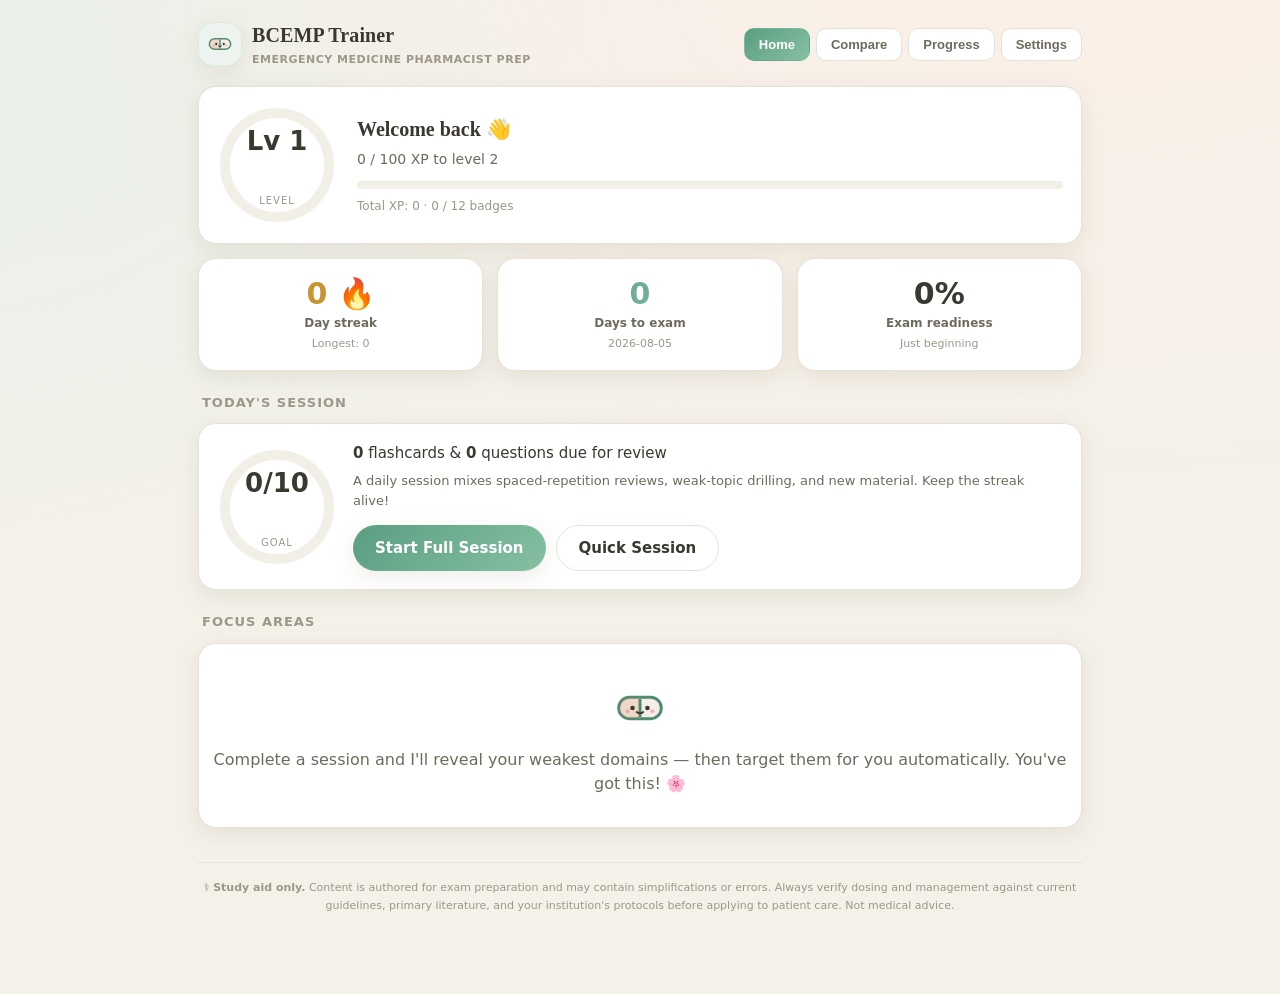
==== commit 7646299a: "Add files via upload" ====
--- a/BCEMP-Trainer.html
+++ b/BCEMP-Trainer.html
@@ -9,32 +9,34 @@
 <title>BCEMP Trainer</title>
 <style>
 :root {
-  --bg: #0e1220;
-  --bg-elev: #171d2f;
-  --bg-elev2: #1f2740;
-  --border: #2a3350;
-  --text: #e8ecf6;
-  --text-dim: #9aa6c4;
-  --text-faint: #6b7699;
-  --accent: #5b8cff;
-  --accent2: #8b5cf6;
-  --good: #34d399;
-  --bad: #f87171;
-  --warn: #fbbf24;
-  --radius: 14px;
-  --shadow: 0 8px 30px rgba(0,0,0,.35);
-  --grad: linear-gradient(135deg, var(--accent), var(--accent2));
+  --bg: #F4F1E9;
+  --bg-elev: #FFFFFF;
+  --bg-elev2: #F2EFE6;
+  --border: #E6E2D6;
+  --text: #3A382F;
+  --text-dim: #6E6A5C;
+  --text-faint: #9C9788;
+  --accent: #4F8A72;
+  --accent2: #E0895B;
+  --good: #5B8F4F;
+  --bad: #C4633F;
+  --warn: #C7952F;
+  --radius: 18px;
+  --shadow: 0 6px 22px rgba(120,105,70,.12);
+  --grad: linear-gradient(135deg, #5B9E82, #86C0A2);
+  --font-body: ui-rounded, "SF Pro Rounded", "Hiragino Maru Gothic ProN", "Quicksand", "Nunito", system-ui, -apple-system, "Segoe UI", sans-serif;
+  --font-head: ui-serif, "New York", Georgia, "Lora", "Times New Roman", serif;
 }
 
 * { box-sizing: border-box; }
 html, body { margin: 0; padding: 0; }
 body {
-  background: radial-gradient(1200px 600px at 80% -10%, #1b2540, transparent),
-              radial-gradient(900px 500px at -10% 10%, #17203a, transparent), var(--bg);
+  background: radial-gradient(1100px 600px at 85% -8%, #FBEFE7, transparent),
+              radial-gradient(900px 520px at -12% 6%, #E7F0EA, transparent), var(--bg);
   color: var(--text);
-  font-family: -apple-system, BlinkMacSystemFont, "Segoe UI", Roboto, Helvetica, Arial, sans-serif;
+  font-family: var(--font-body);
   -webkit-font-smoothing: antialiased;
-  line-height: 1.5;
+  line-height: 1.55;
   min-height: 100vh;
 }
 
@@ -43,8 +45,9 @@
 /* ---------- top bar ---------- */
 .topbar { display: flex; align-items: center; justify-content: space-between; gap: 12px; margin-bottom: 18px; flex-wrap: wrap; }
 .brand { display: flex; align-items: center; gap: 10px; }
-.brand .logo { width: 38px; height: 38px; border-radius: 10px; background: var(--grad); display: grid; place-items: center; font-weight: 800; color: #fff; box-shadow: var(--shadow); }
-.brand h1 { font-size: 18px; margin: 0; letter-spacing: .3px; }
+.brand .logo { width: 44px; height: 44px; border-radius: 15px; background: #EDF4EF; border: 1.5px solid #DDEBE1; display: grid; place-items: center; box-shadow: var(--shadow); }
+.brand .logo svg { width: 32px; height: 32px; display: block; }
+.brand h1 { font-family: var(--font-head); font-size: 20px; font-weight: 600; margin: 0; letter-spacing: .1px; }
 .brand small { display: block; color: var(--text-faint); font-size: 11px; font-weight: 600; letter-spacing: .5px; }
 .nav { display: flex; gap: 6px; }
 .nav button { background: var(--bg-elev); color: var(--text-dim); border: 1px solid var(--border); padding: 8px 14px; border-radius: 10px; cursor: pointer; font-size: 13px; font-weight: 600; transition: .15s; }
@@ -81,11 +84,13 @@
 .hero .xpbar > span { display: block; height: 100%; background: var(--grad); border-radius: 6px; transition: width .5s; }
 
 /* ---------- buttons ---------- */
-.btn { border: none; border-radius: 12px; padding: 13px 20px; font-size: 15px; font-weight: 700; cursor: pointer; transition: .15s; }
+.btn { border: none; border-radius: 999px; padding: 13px 22px; font-size: 15px; font-weight: 700; cursor: pointer; font-family: inherit; transition: transform .2s cubic-bezier(.34,1.56,.64,1), filter .15s, box-shadow .15s, border-color .15s; }
 .btn-primary { background: var(--grad); color: #fff; box-shadow: var(--shadow); }
-.btn-primary:hover { transform: translateY(-1px); filter: brightness(1.07); }
-.btn-ghost { background: var(--bg-elev2); color: var(--text); border: 1px solid var(--border); }
-.btn-ghost:hover { border-color: var(--accent); }
+.btn-primary:hover { transform: translateY(-2px) scale(1.02); filter: brightness(1.04); }
+.btn-primary:active { transform: translateY(0) scale(.96); }
+.btn-ghost { background: var(--bg-elev); color: var(--text); border: 1.5px solid var(--border); }
+.btn-ghost:hover { border-color: var(--accent); transform: translateY(-2px); }
+.btn-ghost:active { transform: scale(.96); }
 .btn-row { display: flex; gap: 10px; flex-wrap: wrap; }
 .btn:disabled { opacity: .5; cursor: not-allowed; }
 
@@ -95,13 +100,13 @@
 .dom-row .track { flex: 1; height: 9px; background: var(--bg-elev2); border-radius: 6px; overflow: hidden; }
 .dom-row .track > span { display: block; height: 100%; border-radius: 6px; }
 .dom-row .pct { flex: 0 0 62px; text-align: right; font-size: 12px; color: var(--text-dim); font-variant-numeric: tabular-nums; }
-.bar-good { background: var(--good); } .bar-mid { background: var(--warn); } .bar-bad { background: var(--bad); } .bar-none { background: #3a4568; }
+.bar-good { background: var(--good); } .bar-mid { background: var(--warn); } .bar-bad { background: var(--bad); } .bar-none { background: #DDD8CA; }
 
 /* ---------- heatmap ---------- */
 .heat { display: grid; grid-template-columns: repeat(15, 1fr); gap: 5px; }
-.heat .cell { aspect-ratio: 1; border-radius: 4px; background: var(--bg-elev2); }
-.heat .l1 { background: rgba(91,140,255,.35); } .heat .l2 { background: rgba(91,140,255,.6); }
-.heat .l3 { background: rgba(139,92,246,.75); } .heat .l4 { background: var(--accent2); }
+.heat .cell { aspect-ratio: 1; border-radius: 5px; background: #ECE8DD; }
+.heat .l1 { background: rgba(79,138,114,.28); } .heat .l2 { background: rgba(79,138,114,.5); }
+.heat .l3 { background: rgba(79,138,114,.75); } .heat .l4 { background: var(--accent); }
 
 /* ---------- badges ---------- */
 .badges { display: flex; flex-wrap: wrap; gap: 10px; }
@@ -121,8 +126,8 @@
 .opt { display: block; width: 100%; text-align: left; background: var(--bg-elev2); color: var(--text); border: 1.5px solid var(--border); border-radius: 12px; padding: 14px 16px; margin-bottom: 10px; cursor: pointer; font-size: 15px; transition: .12s; }
 .opt:hover:not(:disabled) { border-color: var(--accent); }
 .opt:disabled { cursor: default; }
-.opt.correct { border-color: var(--good); background: rgba(52,211,153,.12); }
-.opt.wrong { border-color: var(--bad); background: rgba(248,113,113,.12); }
+.opt.correct { border-color: var(--good); background: rgba(91,143,79,.14); }
+.opt.wrong { border-color: var(--bad); background: rgba(196,99,63,.12); }
 .opt .mark { float: right; font-weight: 800; }
 
 .rationale { background: var(--bg-elev2); border-left: 3px solid var(--accent); border-radius: 8px; padding: 14px 16px; margin: 6px 0 16px; font-size: 14px; color: var(--text-dim); }
@@ -152,8 +157,8 @@
 .field input, .field select { width: 100%; background: var(--bg-elev2); border: 1px solid var(--border); border-radius: 10px; padding: 11px 12px; color: var(--text); font-size: 14px; }
 .hint { font-size: 12px; color: var(--text-faint); margin-top: 6px; }
 .notice { border-radius: 10px; padding: 12px 14px; font-size: 13px; margin: 10px 0; }
-.notice.ok { background: rgba(52,211,153,.12); border: 1px solid var(--good); color: #b7f3da; }
-.notice.err { background: rgba(248,113,113,.12); border: 1px solid var(--bad); color: #ffd0d0; white-space: pre-wrap; }
+.notice.ok { background: rgba(91,143,79,.14); border: 1px solid var(--good); color: #3B6D2F; }
+.notice.err { background: rgba(196,99,63,.12); border: 1px solid var(--bad); color: #8A3B2A; white-space: pre-wrap; }
 
 .disclaimer { font-size: 11px; color: var(--text-faint); text-align: center; margin-top: 34px; line-height: 1.6; border-top: 1px solid var(--border); padding-top: 16px; }
 
@@ -161,6 +166,50 @@
 .center { text-align: center; }
 .mt { margin-top: 14px; } .mb { margin-bottom: 14px; }
 .toast { position: fixed; bottom: 22px; left: 50%; transform: translateX(-50%); background: var(--bg-elev2); border: 1px solid var(--accent); color: var(--text); padding: 12px 20px; border-radius: 12px; box-shadow: var(--shadow); font-weight: 600; font-size: 14px; z-index: 50; animation: pop .3s ease; }
+
+/* ---------- compare (review cards) ---------- */
+.cmp-filters { display: flex; flex-wrap: wrap; gap: 6px; margin: 0 0 16px; }
+.cmp-chip { background: var(--bg-elev); border: 1px solid var(--border); color: var(--text-dim); padding: 6px 12px; border-radius: 16px; font-size: 12px; font-weight: 600; cursor: pointer; transition: .15s; }
+.cmp-chip:hover { color: var(--text); border-color: var(--accent); }
+.cmp-chip.on { background: var(--grad); color: #fff; border-color: transparent; }
+.cmp-card { padding: 16px; }
+.cmp-head { display: flex; justify-content: space-between; align-items: baseline; gap: 10px; flex-wrap: wrap; margin-bottom: 4px; }
+.cmp-title { font-size: 17px; font-weight: 700; }
+.cmp-sec { font-size: 10px; text-transform: uppercase; letter-spacing: 1px; color: var(--accent); font-weight: 700; background: var(--bg-elev2); padding: 3px 8px; border-radius: 4px; white-space: nowrap; }
+.cmp-tag { font-style: italic; color: var(--text-faint); font-size: 13px; margin-bottom: 12px; }
+.cmp-scroll { overflow-x: auto; -webkit-overflow-scrolling: touch; }
+.cmp-table { width: 100%; border-collapse: collapse; font-size: 13px; }
+.cmp-table th, .cmp-table td { padding: 9px 11px; text-align: left; border-bottom: 1px solid var(--border); vertical-align: top; }
+.cmp-table th { font-size: 12px; font-weight: 700; color: var(--accent); background: var(--bg-elev2); position: sticky; top: 0; }
+.cmp-table td.cmp-rl, .cmp-table th.cmp-rl { color: var(--text-faint); font-weight: 600; font-size: 12px; min-width: 120px; background: var(--bg-elev); }
+.cmp-table tbody tr:hover td { background: rgba(79,138,114,.06); }
+
+/* ---------- cozy-kawaii extras ---------- */
+.hero .meta h2, .empty h2 { font-family: var(--font-head); font-weight: 600; }
+.summary-hero .score { font-family: var(--font-head); }
+.cmp-title { font-family: var(--font-head); font-weight: 600; }
+.card { transition: box-shadow .2s ease, transform .2s ease; }
+
+.mascot-lg { display: block; margin: 2px auto 8px; animation: floaty 3.2s ease-in-out infinite; }
+@keyframes floaty { 0%, 100% { transform: translateY(0); } 50% { transform: translateY(-5px); } }
+
+.reward { transition: transform .2s cubic-bezier(.34,1.56,.64,1); }
+.reward:hover { transform: translateX(2px); }
+
+/* confetti burst (offline, emoji-based) */
+.confetti-wrap { position: fixed; inset: 0; pointer-events: none; z-index: 100; overflow: hidden; }
+.confetti-piece { position: absolute; top: -24px; will-change: transform; animation: confetti-fall linear forwards; }
+@keyframes confetti-fall { to { transform: translateY(108vh) rotate(540deg); } }
+
+/* mobile: stack each comparison row into a labeled block */
+@media (max-width: 640px) {
+  .cmp-table thead { display: none; }
+  .cmp-table, .cmp-table tbody, .cmp-table tr, .cmp-table td { display: block; }
+  .cmp-table tr { margin-bottom: 12px; border: 1px solid var(--border); border-radius: 8px; padding: 6px; }
+  .cmp-table td { border: none; padding: 6px 8px; }
+  .cmp-table td.cmp-rl { background: var(--accent); color: #fff; border-radius: 4px; margin-bottom: 4px; min-width: 0; }
+  .cmp-table td[data-label]:not(.cmp-rl)::before { content: attr(data-label); display: block; font-size: 10px; font-weight: 700; color: var(--text-faint); text-transform: uppercase; letter-spacing: .5px; margin-bottom: 2px; }
+}
 
 </style>
 </head>
@@ -168,7 +217,7 @@
   <div class="wrap">
     <div class="topbar">
       <div class="brand">
-        <div class="logo">Rx</div>
+        <div class="logo"><svg viewBox="0 0 48 48" width="32" height="32" aria-hidden="true"><rect x="8" y="16" width="32" height="16" rx="8" fill="#F3EFE6" stroke="#4F8A72" stroke-width="2.2"/><path d="M16 16h8v16h-8a8 8 0 0 1-8-8 8 8 0 0 1 8-8z" fill="#E0895B" opacity="0.22"/><path d="M24 17.2V30.8" stroke="#4F8A72" stroke-width="2.2"/><circle cx="18.4" cy="24" r="1.7" fill="#3A382F"/><circle cx="29.6" cy="24" r="1.7" fill="#3A382F"/><circle cx="14.8" cy="26.4" r="1.5" fill="#EE9BB6" opacity="0.75"/><circle cx="33.2" cy="26.4" r="1.5" fill="#EE9BB6" opacity="0.75"/><path d="M21.6 27q2.4 2.1 4.8 0" stroke="#3A382F" stroke-width="1.4" fill="none" stroke-linecap="round"/></svg></div>
         <div>
           <h1>BCEMP Trainer</h1>
           <small>EMERGENCY MEDICINE PHARMACIST PREP</small>
@@ -176,6 +225,7 @@
       </div>
       <nav class="nav" id="nav">
         <button data-view="dashboard" class="active">Home</button>
+        <button data-view="compare">Compare</button>
         <button data-view="progress">Progress</button>
         <button data-view="settings">Settings</button>
       </nav>
@@ -205,9 +255,14 @@
   { id: "pain",      name: "Analgesia & Sedation",              weight: 6,  blurb: "Procedural sedation, opioids, non-opioid analgesia" },
   { id: "endo",      name: "Endocrine & Metabolic",             weight: 6,  blurb: "DKA/HHS, hyperkalemia, electrolyte emergencies" },
   { id: "env",       name: "Environmental Emergencies",         weight: 3,  blurb: "Hyperthermia, hypothermia, envenomation" },
-  { id: "special",   name: "Special Populations",               weight: 5,  blurb: "Peds, pregnancy, renal/hepatic, geriatric dosing" },
+  { id: "special",   name: "Special Populations",               weight: 5,  blurb: "Peds, pregnancy, obstetric, geriatric dosing" },
   { id: "safety",    name: "Medication & Patient Safety",       weight: 5,  blurb: "Systems, high-alert meds, error prevention" },
-  { id: "pmr",       name: "Practice Management & Research",     weight: 3,  blurb: "Evidence appraisal, guidelines, EM pharmacist role" }
+  { id: "pmr",       name: "Practice Management & Research",     weight: 4,  blurb: "Biostatistics, evidence appraisal, guidelines, EM pharmacist role" },
+  { id: "renal",     name: "Renal & Acid-Base",                 weight: 5,  blurb: "AKI, electrolyte & acid-base emergencies, dosing in renal failure" },
+  { id: "gi",        name: "GI & Hepatic Emergencies",          weight: 4,  blurb: "GI bleed, liver failure, pancreatitis" },
+  { id: "psych",     name: "Psychiatric & Behavioral",          weight: 3,  blurb: "Agitation, withdrawal, toxidrome overlap" },
+  { id: "onc",       name: "Oncologic Emergencies",             weight: 3,  blurb: "Tumor lysis, febrile neutropenia, hypercalcemia" },
+  { id: "derm",      name: "Dermatologic Emergencies",          weight: 2,  blurb: "SJS/TEN, DRESS, severe drug reactions" }
 ];
 
 window.BCEMP_DOMAIN_MAP = window.BCEMP_DOMAINS.reduce(function (m, d) { m[d.id] = d; return m; }, {});
@@ -597,6 +652,359 @@
     rationale: "Bedside EM pharmacists improve safety and timeliness by providing real-time medication dosing, preparation, verification, and guideline expertise during resuscitations, RSI, and time-critical therapies (e.g., thrombolytics, antidotes)."
   }
 ];
+
+</script>
+<script>
+/* questions2.js - additional scored MCQs authored from the strongest flashcards
+ * and comparison cards. Board-style: plausible near-miss distractors ("sneaky by
+ * a digit"), correct answer distributed across all positions. Appends to the bank.
+ * Study aid only; verify dosing against current guidelines and institutional protocols.
+ */
+window.BCEMP_QUESTIONS = (window.BCEMP_QUESTIONS || []).concat([
+
+  /* ---- RESUSCITATION & SHOCK ---- */
+  { id: "xq-001", domain: "resus", difficulty: 2,
+    stem: "A 70 kg patient needs rapid-sequence intubation and you choose succinylcholine. What is the correct dose?",
+    options: ["0.15 mg/kg", "0.5 mg/kg", "1.5 mg/kg", "15 mg/kg"], correctIndex: 2,
+    tags: ["RSI", "succinylcholine"],
+    rationale: "Succinylcholine for RSI is 1.5 mg/kg IV. 0.15 mg/kg is a 10-fold underdose, 0.5 mg/kg is sub-paralytic for RSI, and 15 mg/kg is a 10-fold overdose. Watch decimal shifts on the exam." },
+
+  { id: "xq-002", domain: "resus", difficulty: 2,
+    stem: "Succinylcholine is contraindicated, so you use rocuronium for RSI. Which dose gives the fastest onset?",
+    options: ["0.6 mg/kg", "0.12 mg/kg", "12 mg/kg", "1.2 mg/kg"], correctIndex: 3,
+    tags: ["RSI", "rocuronium"],
+    rationale: "Rocuronium for RSI is 1.2 mg/kg (rapid onset ~60 s). 0.6 mg/kg is the standard intubating dose with slower onset; 0.12 and 12 mg/kg are decimal traps." },
+
+  { id: "xq-003", domain: "resus", difficulty: 1,
+    stem: "A patient in septic shock remains hypotensive after adequate fluid resuscitation. What is the first-line vasopressor?",
+    options: ["Dopamine", "Norepinephrine", "Phenylephrine", "Vasopressin"], correctIndex: 1,
+    tags: ["sepsis", "vasopressor"],
+    rationale: "Norepinephrine is first-line in septic shock. Vasopressin (fixed 0.03 units/min) is added second; dopamine is reserved for select bradycardic patients (arrhythmia risk); phenylephrine is generally a niche agent here." },
+
+  /* ---- RESPIRATORY & ANAPHYLAXIS ---- */
+  { id: "xq-004", domain: "resp", difficulty: 2,
+    stem: "An adult in anaphylaxis needs epinephrine. Which order is correct and safe?",
+    options: ["0.3-0.5 mg IV of the 0.1 mg/mL (1:10,000) concentration", "3-5 mg IM of the 1 mg/mL concentration", "0.3-0.5 mg IM of the 1 mg/mL (1:1,000) concentration into the anterolateral thigh", "0.03-0.05 mg IM of the 1 mg/mL concentration"], correctIndex: 2,
+    tags: ["anaphylaxis", "epinephrine"],
+    rationale: "First-line is 0.3-0.5 mg IM of the 1 mg/mL (1:1,000) concentration in the thigh. The 0.1 mg/mL (1:10,000) product is the CARDIAC ARREST concentration; giving 0.3-0.5 mg of it IV push can be lethal. The other options are 10-fold errors." },
+
+  { id: "xq-005", domain: "resp", difficulty: 2,
+    stem: "A severe asthma exacerbation is refractory to continuous albuterol/ipratropium and systemic steroids. Which IV adjunct is guideline-recommended?",
+    options: ["Magnesium sulfate 0.2 g IV over 20 min", "Magnesium sulfate 2 g IV over 20 min", "Magnesium sulfate 20 g IV over 20 min", "Aminophylline 2 g IV over 20 min"], correctIndex: 1,
+    tags: ["asthma", "magnesium"],
+    rationale: "IV magnesium sulfate 2 g over 20 minutes is recommended for severe/refractory asthma. 0.2 g is subtherapeutic, 20 g is a dangerous overdose, and aminophylline is not recommended (adverse effects without benefit)." },
+
+  { id: "xq-006", domain: "resp", difficulty: 3,
+    stem: "A patient on a nonselective beta-blocker has anaphylaxis that is refractory to repeated IM epinephrine. Which specific adjunct is indicated?",
+    options: ["Diphenhydramine", "Calcium gluconate", "Vasopressin", "Glucagon"], correctIndex: 3,
+    tags: ["anaphylaxis", "glucagon", "beta-blocker"],
+    rationale: "Glucagon (1-5 mg IV) raises cAMP independent of the beta-receptor and is specifically recommended for epinephrine-refractory anaphylaxis in beta-blocked patients. Protect the airway due to emesis risk." },
+
+  { id: "xq-007", domain: "resp", difficulty: 2,
+    stem: "Which statement reflects the 2023 anaphylaxis guidance?",
+    options: ["Corticosteroids should be given to all patients to prevent biphasic reactions", "Corticosteroids are not recommended routinely to prevent biphasic reactions", "Antihistamines are first-line and can substitute for epinephrine", "IV diphenhydramine is preferred over oral cetirizine in adults"], correctIndex: 1,
+    tags: ["anaphylaxis", "guidelines"],
+    rationale: "The 2023 Joint Task Force update: corticosteroids and antihistamines are NOT routine and never replace epinephrine (the only life-saving therapy). Oral cetirizine is favored over IV diphenhydramine when an antihistamine is used for symptom relief." },
+
+  /* ---- TOXICOLOGY ---- */
+  { id: "xq-008", domain: "tox", difficulty: 1,
+    stem: "For a single acute acetaminophen ingestion, N-acetylcysteine provides the greatest benefit when started within how many hours?",
+    options: ["2 hours", "24 hours", "48 hours", "8 hours"], correctIndex: 3,
+    tags: ["acetaminophen", "NAC"],
+    rationale: "NAC is most effective within 8 hours of ingestion. It still has value later (and in established hepatotoxicity), but the near-complete hepatoprotection window is the 8-hour mark used with the Rumack-Matthew nomogram." },
+
+  { id: "xq-009", domain: "tox", difficulty: 2,
+    stem: "A patient with confirmed methanol poisoning needs fomepizole. What is the loading dose?",
+    options: ["1.5 mg/kg", "10 mg/kg", "15 mg/kg", "150 mg/kg"], correctIndex: 2,
+    tags: ["toxic alcohol", "fomepizole"],
+    rationale: "Fomepizole loads at 15 mg/kg, then 10 mg/kg q12h x4, then 15 mg/kg q12h (the maintenance rises due to autoinduction). 1.5 and 150 mg/kg are decimal traps; 10 mg/kg is the maintenance dose, not the load." },
+
+  { id: "xq-010", domain: "tox", difficulty: 2,
+    stem: "A fire victim has soot in the airway, altered mental status, and a lactate of 12 mmol/L. What is the correct hydroxocobalamin dose for presumed cyanide toxicity?",
+    options: ["5 g IV", "0.5 g IV", "5 mg IV", "50 g IV"], correctIndex: 0,
+    tags: ["cyanide", "hydroxocobalamin"],
+    rationale: "Hydroxocobalamin 5 g IV is the adult dose; it does not cause methemoglobinemia, making it preferred in smoke inhalation. 0.5 g / 5 mg are underdoses and 50 g is a 10-fold overdose." },
+
+  { id: "xq-011", domain: "tox", difficulty: 2,
+    stem: "A tricyclic antidepressant overdose presents with QRS 130 ms and hypotension. What is the first-line therapy?",
+    options: ["Amiodarone", "Sodium bicarbonate", "Calcium chloride", "Physostigmine"], correctIndex: 1,
+    tags: ["TCA", "sodium bicarbonate"],
+    rationale: "Sodium bicarbonate boluses (1-2 mEq/kg) treat TCA cardiotoxicity once QRS > 100 ms. Class Ia/Ic/III agents like amiodarone worsen sodium-channel blockade, and physostigmine is contraindicated (asystole/seizure risk)." },
+
+  { id: "xq-012", domain: "tox", difficulty: 3,
+    stem: "Which overdose classically produces HYPERglycemia?",
+    options: ["Calcium channel blocker", "Beta-blocker", "Both produce hyperglycemia equally", "Neither affects glucose"], correctIndex: 0,
+    tags: ["CCB", "beta-blocker"],
+    rationale: "CCBs block L-type calcium channels on pancreatic beta cells, reducing insulin release and causing hyperglycemia (a marker of severity). Beta-blockers tend to cause HYPOglycemia (blunted glycogenolysis). This mirror-image glucose effect is a classic board point." },
+
+  { id: "xq-013", domain: "tox", difficulty: 2,
+    stem: "In organophosphate (cholinergic) toxicity, atropine should be titrated to which endpoint?",
+    options: ["Heart rate > 100 bpm", "Pupillary dilation", "Drying of bronchial/pulmonary secretions", "Resolution of fasciculations"], correctIndex: 2,
+    tags: ["organophosphate", "atropine"],
+    rationale: "Atropine is titrated (often to large, escalating doses) to the endpoint of dried pulmonary secretions. Pupils and fasciculations are unreliable targets; pralidoxime is added for the nicotinic/muscle effects and enzyme reactivation." },
+
+  { id: "xq-014", domain: "tox", difficulty: 2,
+    stem: "Which end-organ injury is most characteristic of methanol poisoning?",
+    options: ["Renal failure from oxalate crystals", "Optic neuropathy with visual loss", "Fulminant hepatic necrosis", "Dilated cardiomyopathy"], correctIndex: 1,
+    tags: ["methanol"],
+    rationale: "Methanol's toxic metabolite formic acid injures the optic nerve (blurred vision/'snowfield' blindness) and basal ganglia. Oxalate-mediated renal failure is the hallmark of ethylene glycol, not methanol." },
+
+  { id: "xq-015", domain: "tox", difficulty: 2,
+    stem: "Which urinary finding suggests ethylene glycol poisoning?",
+    options: ["Uric acid crystals", "Cystine crystals", "No crystalluria is expected", "Calcium oxalate crystals"], correctIndex: 3,
+    tags: ["ethylene glycol"],
+    rationale: "Ethylene glycol is metabolized to oxalic acid, producing calcium oxalate crystals and hypocalcemia; urine may also fluoresce under a Wood's lamp (fluorescein in antifreeze). Methanol classically spares the kidneys." },
+
+  { id: "xq-016", domain: "tox", difficulty: 3,
+    stem: "Why is intubation particularly dangerous in severe salicylate toxicity?",
+    options: ["The ventilator may fail to match the patient's high compensatory minute ventilation, worsening acidemia and driving salicylate into the CNS", "Salicylate directly injures the alveoli", "Salicylate causes neuromuscular junction blockade", "Sedatives chemically reverse salicylate"], correctIndex: 0,
+    tags: ["salicylate", "acid-base"],
+    rationale: "Salicylate toxicity drives a compensatory respiratory alkalosis; if intubation/sedation drops minute ventilation, pH falls, shifting salicylate into the brain and precipitating deterioration. Avoid intubation when possible; if unavoidable, match the high minute ventilation and continue alkalinization." },
+
+  { id: "xq-017", domain: "tox", difficulty: 3,
+    stem: "For refractory calcium-channel-blocker or beta-blocker toxicity, high-dose insulin euglycemia therapy is titrated within which range?",
+    options: ["0.05 unit/kg/hr fixed", "0.5-1 unit/kg/hr, titrated up to about 10 units/kg/hr", "0.1 unit/kg/hr maximum", "A single fixed rate of 10 units/hr total"], correctIndex: 1,
+    tags: ["HIET", "insulin"],
+    rationale: "HIET starts around 1 unit/kg bolus then 0.5-1 unit/kg/hr, titrated upward to 10 units/kg/hr or higher with dextrose and potassium monitoring. Don't underdose it (a common error) - the numbers look alarming but are correct." },
+
+  { id: "xq-018", domain: "tox", difficulty: 2,
+    stem: "An asymptomatic 'body packer' has multiple well-wrapped, machine-sealed drug packets visible on CT. What is the preferred management?",
+    options: ["Induce emesis", "Give activated charcoal then discharge", "Whole-bowel irrigation with observation; surgery if obstruction or packet rupture", "Routine endoscopic retrieval of all packets"], correctIndex: 2,
+    tags: ["body packer"],
+    rationale: "Well-wrapped packets in an asymptomatic packer are managed with whole-bowel irrigation and observation; surgery is reserved for obstruction, rupture, or toxicity. Endoscopy risks rupturing packets. (A 'body stuffer' with a poorly wrapped packet is more likely to become symptomatic.)" },
+
+  { id: "xq-019", domain: "tox", difficulty: 3,
+    stem: "Among the King's College criteria for acetaminophen-induced liver failure, which arterial pH threshold (independent of other variables) predicts poor outcome?",
+    options: ["pH < 7.45", "pH < 6.90", "pH < 7.50", "pH < 7.30"], correctIndex: 3,
+    tags: ["acetaminophen", "transplant"],
+    rationale: "Arterial pH < 7.30 (after resuscitation) is a stand-alone King's College criterion. The alternative triad is INR > 6.5 plus creatinine > 3.4 mg/dL plus grade III/IV encephalopathy. 6.90 is a distractor set below the real cutoff." },
+
+  /* ---- NEUROLOGY ---- */
+  { id: "xq-020", domain: "neuro", difficulty: 2,
+    stem: "An eligible patient presents with acute ischemic stroke. What is the correct alteplase dose?",
+    options: ["0.09 mg/kg (max 9 mg)", "0.9 mg/kg (max 90 mg)", "0.6 mg/kg (max 60 mg)", "9 mg/kg (max 900 mg)"], correctIndex: 1,
+    tags: ["stroke", "alteplase"],
+    rationale: "Alteplase for acute ischemic stroke is 0.9 mg/kg (max 90 mg): 10% bolus, remainder over 60 min. 0.6 mg/kg is closer to a cardiac/other regimen; 0.09 and 9 mg/kg are 10-fold decimal traps." },
+
+  { id: "xq-021", domain: "neuro", difficulty: 2,
+    stem: "Your center uses tenecteplase for acute ischemic stroke. What is the dose?",
+    options: ["0.025 mg/kg", "2.5 mg/kg", "0.25 mg/kg (max 25 mg) as a single bolus", "0.5 mg/kg"], correctIndex: 2,
+    tags: ["stroke", "tenecteplase"],
+    rationale: "Tenecteplase for stroke is 0.25 mg/kg (max 25 mg) as a single IV bolus. Note the STEMI dose is weight-banded and different - don't confuse them. 0.025 and 2.5 are decimal traps." },
+
+  { id: "xq-022", domain: "neuro", difficulty: 2,
+    stem: "Before administering IV thrombolysis for acute ischemic stroke, blood pressure must be lowered below which threshold?",
+    options: ["< 185/110 mmHg", "< 220/120 mmHg", "< 160/90 mmHg", "< 140/90 mmHg"], correctIndex: 0,
+    tags: ["stroke", "blood pressure"],
+    rationale: "BP must be < 185/110 before tPA and kept < 180/105 for 24 h after. The < 220/120 figure applies to permissive hypertension when NOT giving thrombolysis - a classic swap distractor." },
+
+  { id: "xq-023", domain: "neuro", difficulty: 2,
+    stem: "A patient is in generalized convulsive status epilepticus with IV access. What is the correct first-line lorazepam dose?",
+    options: ["0.01 mg/kg", "1 mg/kg", "0.5 mg/kg", "0.1 mg/kg"], correctIndex: 3,
+    tags: ["status epilepticus", "lorazepam"],
+    rationale: "Lorazepam 0.1 mg/kg IV (commonly up to ~4 mg/dose, may repeat) is first-line. 0.01 mg/kg is a 10-fold underdose; 0.5-1 mg/kg are overdoses. Second-line agents (levetiracetam, fosphenytoin, valproate) follow benzodiazepines." },
+
+  { id: "xq-024", domain: "neuro", difficulty: 3,
+    stem: "A warfarin-anticoagulated patient (INR 3.5) has a large intracerebral hemorrhage. What is the preferred reversal?",
+    options: ["IV vitamin K alone", "4-factor PCC plus IV vitamin K", "FFP alone", "Andexanet alfa"], correctIndex: 1,
+    tags: ["ICH", "warfarin reversal"],
+    rationale: "4-factor PCC provides rapid factor replacement and MUST be paired with IV vitamin K 10 mg to sustain reversal (PCC factors are short-lived). Vitamin K alone is too slow; andexanet reverses factor Xa inhibitors, not warfarin." },
+
+  /* ---- TRAUMA & HEMOSTASIS ---- */
+  { id: "xq-025", domain: "trauma", difficulty: 2,
+    stem: "Tranexamic acid improves survival in bleeding trauma only when started within what window from injury?",
+    options: ["Within 12 hours", "Within 8 hours", "Within 3 hours", "Anytime in the first 24 hours"], correctIndex: 2,
+    tags: ["TXA", "trauma"],
+    rationale: "Per CRASH-2, TXA reduces bleeding-related mortality only within 3 hours of injury; given later it may increase mortality. The 8-hour figure is a distractor borrowed from other bleeding contexts." },
+
+  { id: "xq-026", domain: "trauma", difficulty: 2,
+    stem: "What is the standard trauma TXA regimen?",
+    options: ["1 g IV over 10 min, then 1 g over 8 hours", "1 g IV over 1 minute, then 1 g over 8 hours", "10 g IV over 10 min, then 10 g over 8 hours", "100 mg IV over 10 min, then 100 mg over 8 hours"], correctIndex: 0,
+    tags: ["TXA"],
+    rationale: "TXA is 1 g IV over 10 minutes, then 1 g infused over 8 hours. Pushing the loading dose too fast can cause hypotension; the 10 g and 100 mg options are 10-fold traps." },
+
+  { id: "xq-027", domain: "trauma", difficulty: 3,
+    stem: "A patient on apixaban has life-threatening hemorrhage. Which agent is the FDA-approved specific reversal?",
+    options: ["Idarucizumab", "Protamine", "Vitamin K", "Andexanet alfa"], correctIndex: 3,
+    tags: ["DOAC reversal", "andexanet"],
+    rationale: "Andexanet alfa reverses the factor Xa inhibitors apixaban and rivaroxaban. Idarucizumab is specific to dabigatran; where andexanet is unavailable, 4-factor PCC is a common off-label alternative." },
+
+  { id: "xq-028", domain: "trauma", difficulty: 2,
+    stem: "Which agent specifically reverses dabigatran?",
+    options: ["Idarucizumab", "Andexanet alfa", "Protamine", "Vitamin K"], correctIndex: 0,
+    tags: ["dabigatran", "idarucizumab"],
+    rationale: "Idarucizumab is the monoclonal-antibody-fragment reversal for dabigatran (a direct thrombin inhibitor). Andexanet targets Xa inhibitors; protamine reverses heparin; vitamin K reverses warfarin." },
+
+  { id: "xq-029", domain: "trauma", difficulty: 2,
+    stem: "During massive transfusion, which electrolyte derangement should be anticipated and repleted?",
+    options: ["Hypercalcemia", "Hypernatremia", "Ionized hypocalcemia from citrate", "Hyperchloremia"], correctIndex: 2,
+    tags: ["massive transfusion", "calcium"],
+    rationale: "Citrate anticoagulant in stored blood chelates calcium, producing ionized hypocalcemia that impairs coagulation and cardiac function. Monitor ionized calcium and replete with calcium chloride or gluconate." },
+
+  /* ---- ENDOCRINE & METABOLIC ---- */
+  { id: "xq-030", domain: "endo", difficulty: 2,
+    stem: "In DKA, insulin should be withheld until potassium is repleted when the serum potassium is below what value?",
+    options: ["K < 5.3 mEq/L", "K < 3.3 mEq/L", "K < 4.5 mEq/L", "K < 2.0 mEq/L"], correctIndex: 1,
+    tags: ["DKA", "potassium"],
+    rationale: "Hold insulin and replete first if K < 3.3 mEq/L (insulin drives K intracellularly and can cause fatal hypokalemia). The 5.3 value is the UPPER cutoff above which you start insulin without adding K - a classic swap." },
+
+  { id: "xq-031", domain: "endo", difficulty: 2,
+    stem: "A patient with K 7.2 mEq/L has peaked T waves. Which is the FIRST drug to give?",
+    options: ["Insulin plus dextrose", "Nebulized albuterol", "Sodium polystyrene sulfonate", "IV calcium (gluconate or chloride)"], correctIndex: 3,
+    tags: ["hyperkalemia", "calcium"],
+    rationale: "IV calcium is given first to stabilize the myocardium when ECG changes are present; it does not lower potassium. Then shift K intracellularly (insulin/dextrose, beta-agonist, bicarbonate if acidotic) and remove it (diuresis, binders, dialysis)." },
+
+  { id: "xq-032", domain: "endo", difficulty: 2,
+    stem: "Which profile best fits hyperosmolar hyperglycemic state (HHS) rather than DKA?",
+    options: ["Serum osmolality > 320, pH > 7.3, minimal ketones", "pH < 7.3 with large ketonemia", "Serum osmolality < 300", "Bicarbonate < 10 with a high anion gap"], correctIndex: 0,
+    tags: ["HHS", "DKA"],
+    rationale: "HHS features marked hyperosmolality (> 320), preserved pH (> 7.3), and minimal ketosis, with a much larger fluid deficit (~9 L). Acidosis with large ketones and low bicarbonate describes DKA." },
+
+  { id: "xq-033", domain: "endo", difficulty: 3,
+    stem: "A patient in myxedema coma requires thyroid hormone. What must be given before or with it to avoid precipitating adrenal crisis?",
+    options: ["An insulin infusion", "A beta-blocker", "Stress-dose hydrocortisone", "Nothing - levothyroxine alone suffices"], correctIndex: 2,
+    tags: ["myxedema", "hydrocortisone"],
+    rationale: "Empiric stress-dose hydrocortisone is given because coexisting adrenal insufficiency is common and thyroid hormone increases cortisol turnover; giving thyroid hormone alone could trigger adrenal crisis. Then give IV levothyroxine (+/- liothyronine) and supportive care." },
+
+  /* ---- CARDIOVASCULAR ---- */
+  { id: "xq-034", domain: "cv", difficulty: 3,
+    stem: "A patient with acute aortic dissection has HR 115 and BP 190/110. Which is the correct pharmacologic sequence?",
+    options: ["Start nitroprusside first, then add a beta-blocker", "Give IV beta-blockade (esmolol/labetalol) to control rate BEFORE adding a vasodilator", "Give hydralazine first", "Start nicardipine alone"], correctIndex: 1,
+    tags: ["aortic dissection", "beta-blocker"],
+    rationale: "Beta-blockade first lowers dP/dt (aortic wall shear); target HR < 60 before adding a vasodilator. Leading with a pure vasodilator causes reflex tachycardia that worsens shear and can extend the dissection." },
+
+  { id: "xq-035", domain: "cv", difficulty: 2,
+    stem: "A patient with cocaine-associated chest pain and hypertension needs treatment. Which approach is correct?",
+    options: ["Benzodiazepines first-line; avoid nonselective beta-blockade", "Metoprolol as first-line therapy", "Labetalol monotherapy is preferred", "Atenolol first-line"], correctIndex: 0,
+    tags: ["cocaine", "hypertensive emergency"],
+    rationale: "Benzodiazepines are first-line; add nitroglycerin, phentolamine, or nicardipine if needed. Nonselective beta-blockade is traditionally avoided over concern for unopposed alpha-mediated vasoconstriction." },
+
+  { id: "xq-036", domain: "cv", difficulty: 2,
+    stem: "In refractory VF/pulseless VT, what is the correct amiodarone dosing sequence?",
+    options: ["150 mg then 75 mg IV/IO", "300 mg then 300 mg IV/IO", "150 mg then 150 mg IV/IO", "300 mg then 150 mg IV/IO"], correctIndex: 3,
+    tags: ["ACLS", "amiodarone"],
+    rationale: "Amiodarone in arrest is 300 mg IV/IO first, then 150 mg for the second dose. The other sequences are near-miss distractors; lidocaine 1-1.5 mg/kg then 0.5-0.75 mg/kg is the alternative antiarrhythmic." },
+
+  { id: "xq-037", domain: "cv", difficulty: 2,
+    stem: "A patient on sotalol develops torsades de pointes with a pulse. Besides stopping the drug and correcting potassium, what is first-line?",
+    options: ["Amiodarone 150 mg IV", "Magnesium sulfate 1-2 g IV", "Calcium chloride 1 g IV", "Procainamide 17 mg/kg IV"], correctIndex: 1,
+    tags: ["torsades", "magnesium"],
+    rationale: "IV magnesium 1-2 g is first-line for torsades even with a normal magnesium level. Class III agents like amiodarone/procainamide prolong QT and can worsen it; consider overdrive pacing/isoproterenol for bradycardia-dependent torsades." },
+
+  { id: "xq-038", domain: "cv", difficulty: 2,
+    stem: "A stable patient with regular narrow-complex SVT fails vagal maneuvers. What is the correct adenosine administration?",
+    options: ["0.6 mg then 1.2 mg IV", "6 mg slow IV over 5 minutes", "6 mg rapid IV push, then 12 mg if needed", "12 mg then 6 mg IV"], correctIndex: 2,
+    tags: ["SVT", "adenosine"],
+    rationale: "Adenosine is 6 mg rapid IV push (with a fast saline flush via a proximal vein), then 12 mg if needed. Slow administration fails because its half-life is ~10 seconds; the mg/decimal and reversed-order options are traps." },
+
+  /* ---- INFECTIOUS DISEASE ---- */
+  { id: "xq-039", domain: "id", difficulty: 2,
+    stem: "A 60-year-old with suspected community-acquired bacterial meningitis needs empiric therapy. Which regimen is best before culture data?",
+    options: ["Ceftriaxone alone", "Vancomycin alone", "Meropenem plus azithromycin", "Vancomycin + ceftriaxone, add ampicillin for Listeria risk, with dexamethasone"], correctIndex: 3,
+    tags: ["meningitis", "empiric antibiotics"],
+    rationale: "Empiric adult meningitis therapy is vancomycin + a third-generation cephalosporin; add ampicillin when Listeria is a concern (> 50 years, immunocompromised, pregnant). Adjunctive dexamethasone (with/before the first dose) benefits pneumococcal meningitis." },
+
+  { id: "xq-040", domain: "id", difficulty: 2,
+    stem: "Which CSF profile is most consistent with bacterial meningitis?",
+    options: ["Neutrophil predominance, glucose < 40 mg/dL, protein > 100 mg/dL", "Lymphocyte predominance, normal glucose, mildly elevated protein", "Normal cell count and chemistries", "Eosinophilic pleocytosis with normal protein"], correctIndex: 0,
+    tags: ["meningitis", "CSF"],
+    rationale: "Bacterial meningitis shows neutrophilic pleocytosis, low glucose (CSF:serum ratio < 0.4), and high protein, often with elevated opening pressure. Lymphocytic, normal-glucose CSF suggests viral meningitis." },
+
+  { id: "xq-041", domain: "id", difficulty: 2,
+    stem: "Per Surviving Sepsis, empiric broad-spectrum antibiotics for septic shock should be given within what timeframe?",
+    options: ["Within 3 hours", "Within 1 hour of recognition", "Within 6 hours", "Only after blood cultures result"], correctIndex: 1,
+    tags: ["sepsis", "antibiotic timing"],
+    rationale: "For septic shock, administer antimicrobials immediately, ideally within 1 hour. Obtain cultures first only if it does not meaningfully delay therapy." },
+
+  { id: "xq-042", domain: "id", difficulty: 3,
+    stem: "In necrotizing soft-tissue infection with streptococcal toxic shock, which agent is added specifically to suppress toxin production?",
+    options: ["Metronidazole", "Gentamicin", "Clindamycin", "Daptomycin"], correctIndex: 2,
+    tags: ["necrotizing fasciitis", "clindamycin"],
+    rationale: "Clindamycin inhibits ribosomal protein synthesis, shutting down exotoxin production ('Eagle effect') in group A Streptococcus and toxin-producing S. aureus. It supplements broad gram-negative/anaerobic + MRSA coverage plus surgical debridement." },
+
+  /* ---- PRACTICE MANAGEMENT & RESEARCH ---- */
+  { id: "xq-043", domain: "pmr", difficulty: 2,
+    stem: "A trial reports an absolute risk reduction of 4%. What is the number needed to treat?",
+    options: ["4", "40", "2.5", "25"], correctIndex: 3,
+    tags: ["biostats", "NNT"],
+    rationale: "NNT = 1/ARR = 1/0.04 = 25 (round up). The distractors come from mis-scaling the percentage (4, 40) or confusing NNT with a relative measure (2.5)." },
+
+  { id: "xq-044", domain: "pmr", difficulty: 3,
+    stem: "When does an odds ratio meaningfully OVERESTIMATE the relative risk?",
+    options: ["When the outcome is common (roughly > 10%)", "When the outcome is rare", "When the sample size is small", "Never - OR always equals RR"], correctIndex: 0,
+    tags: ["biostats", "odds ratio"],
+    rationale: "OR approximates RR only for rare outcomes (< ~10%). As the baseline event rate rises, the OR diverges from and exaggerates the RR - important when interpreting case-control data with common outcomes." },
+
+  { id: "xq-045", domain: "pmr", difficulty: 3,
+    stem: "Why must a per-protocol analysis accompany intention-to-treat in a noninferiority trial?",
+    options: ["ITT biases against noninferiority, so per-protocol is unnecessary", "ITT tends toward 'no difference,' which can falsely support noninferiority, so per-protocol is needed as a check", "Per-protocol preserves randomization better than ITT", "The two analyses should never be reported together"], correctIndex: 1,
+    tags: ["biostats", "noninferiority"],
+    rationale: "ITT dilutes differences toward the null; in a noninferiority design 'no difference' favors the conclusion of noninferiority, so ITT alone could be falsely reassuring. Both ITT and per-protocol should support noninferiority." },
+
+  { id: "xq-046", domain: "pmr", difficulty: 2,
+    stem: "A test with very HIGH sensitivity is most useful in which situation?",
+    options: ["Ruling disease IN when the result is positive", "Confirming a diagnosis definitively", "Ruling disease OUT when the result is negative", "It has no clinical utility"], correctIndex: 2,
+    tags: ["biostats", "sensitivity"],
+    rationale: "SnNOUT: a highly Sensitive test, when Negative, rules OUT disease (few false negatives). Ruling IN with a positive result is the property of a highly Specific test (SpPIN)." },
+
+  /* ---- ENVIRONMENTAL ---- */
+  { id: "xq-047", domain: "env", difficulty: 2,
+    stem: "A patient with moderate-severe serotonin syndrome remains agitated and hyperthermic despite benzodiazepines and cooling. Which pharmacologic antidote is appropriate?",
+    options: ["Cyproheptadine", "Dantrolene", "Bromocriptine", "Physostigmine"], correctIndex: 0,
+    tags: ["serotonin syndrome", "cyproheptadine"],
+    rationale: "Cyproheptadine, a 5-HT2A antagonist, is the antidote for serotonin syndrome after supportive care and benzodiazepines. Dantrolene and bromocriptine are used in neuroleptic malignant syndrome, not serotonin syndrome." },
+
+  { id: "xq-048", domain: "env", difficulty: 3,
+    stem: "Which finding favors serotonin syndrome OVER neuroleptic malignant syndrome?",
+    options: ["Lead-pipe rigidity with hyporeflexia", "Onset over days to weeks", "CK > 10,000 as the defining hallmark", "Hyperreflexia with inducible ankle clonus"], correctIndex: 3,
+    tags: ["serotonin syndrome", "NMS"],
+    rationale: "Serotonin syndrome is fast in onset with hyperreflexia and clonus. NMS evolves over days to weeks with lead-pipe rigidity, hyporeflexia, and markedly elevated CK. Clonus is the most useful discriminator." },
+
+  { id: "xq-049", domain: "env", difficulty: 2,
+    stem: "A patient develops malignant hyperthermia after succinylcholine and a volatile anesthetic. What is the definitive treatment?",
+    options: ["Cyproheptadine", "Dantrolene 2.5 mg/kg IV", "Bromocriptine", "External cooling measures alone"], correctIndex: 1,
+    tags: ["malignant hyperthermia", "dantrolene"],
+    rationale: "Dantrolene 2.5 mg/kg IV (repeat as needed) is definitive - it blocks ryanodine-receptor calcium release. Stop the trigger, cool aggressively, and treat hyperkalemia/acidosis. Cyproheptadine/bromocriptine treat other hyperthermic syndromes." },
+
+  /* ---- SPECIAL POPULATIONS ---- */
+  { id: "xq-050", domain: "special", difficulty: 2,
+    stem: "A woman at 32 weeks has an eclamptic seizure. What is the first-line therapy?",
+    options: ["Lorazepam", "Phenytoin", "Magnesium sulfate 4-6 g load then 1-2 g/hr", "Levetiracetam 60 mg/kg"], correctIndex: 2,
+    tags: ["eclampsia", "magnesium"],
+    rationale: "Magnesium sulfate is first-line for eclamptic seizures and prevention, superior to standard antiepileptics here. Monitor for toxicity (loss of reflexes, respiratory depression); the antidote is IV calcium gluconate." },
+
+  { id: "xq-051", domain: "special", difficulty: 2,
+    stem: "What is the correct intramuscular epinephrine dose for pediatric anaphylaxis?",
+    options: ["0.01 mg/kg (max 0.3 mg) of the 1 mg/mL concentration", "0.1 mg/kg of the 1 mg/mL concentration", "0.001 mg/kg of the 1 mg/mL concentration", "0.01 mg/kg IV of the 0.1 mg/mL concentration"], correctIndex: 0,
+    tags: ["pediatrics", "anaphylaxis"],
+    rationale: "Pediatric IM epinephrine is 0.01 mg/kg of 1 mg/mL (max ~0.3 mg prepubertal, up to 0.5 mg), repeated q5-15 min. 0.1 and 0.001 mg/kg are 10-fold errors, and the IV 0.1 mg/mL option is the wrong route/concentration." },
+
+  { id: "xq-052", domain: "special", difficulty: 3,
+    stem: "A child in septic shock is cool and mottled with weak pulses and narrow pulse pressure (cold shock). Which vasoactive agent is preferred?",
+    options: ["Phenylephrine", "Norepinephrine", "Dopamine", "Epinephrine"], correctIndex: 3,
+    tags: ["pediatrics", "shock"],
+    rationale: "Pediatric COLD shock (low cardiac output, high SVR) is supported with epinephrine for inotropy. WARM shock (vasodilated, wide pulse pressure) is treated with norepinephrine. Kids more often present with cold shock than adults." },
+
+  /* ---- RENAL ---- */
+  { id: "xq-053", domain: "renal", difficulty: 2,
+    stem: "Which laboratory pattern best indicates PRE-renal acute kidney injury?",
+    options: ["FENa > 2% with muddy brown casts", "FENa < 1% with BUN:Cr ratio > 20:1 and concentrated urine", "FENa > 2% with BUN:Cr < 15:1", "FENa 1-2% with WBC casts and eosinophiluria"], correctIndex: 1,
+    tags: ["AKI", "FENa"],
+    rationale: "Pre-renal AKI shows avid sodium retention: FENa < 1%, BUN:Cr > 20:1, high urine osmolality, bland sediment - the kidney is working but underperfused. High FENa with muddy brown casts indicates ATN; WBC casts + eosinophils suggest AIN." },
+
+  { id: "xq-054", domain: "renal", difficulty: 2,
+    stem: "Which urinary sediment finding is characteristic of acute tubular necrosis?",
+    options: ["Red blood cell casts", "Hyaline casts only", "Muddy brown granular casts", "White blood cell casts with eosinophiluria"], correctIndex: 2,
+    tags: ["ATN", "sediment"],
+    rationale: "Muddy brown granular (pigmented) casts are the hallmark of ATN. RBC casts suggest glomerulonephritis, WBC casts with eosinophils suggest acute interstitial nephritis, and hyaline casts are nonspecific/pre-renal." },
+
+  { id: "xq-055", domain: "env", difficulty: 2,
+    stem: "A young marathon runner collapses with core temp 41.5°C and altered mental status (exertional heatstroke). What is the most effective cooling method?",
+    options: ["Cold-water (ice-water) immersion", "Evaporative cooling only", "Acetaminophen antipyretics", "Dantrolene"], correctIndex: 0,
+    tags: ["heatstroke", "cooling"],
+    rationale: "Exertional heatstroke is cooled fastest by ice-water immersion ('cool first, transport second'). Antipyretics don't work (this isn't a prostaglandin-mediated fever) and dantrolene is not indicated. Frail elderly patients with classic heatstroke may instead get evaporative cooling if immersion isn't tolerated." }
+
+]);
 
 </script>
 <script>
@@ -694,6 +1102,331 @@
   { id: "fc-pmr-01", domain: "pmr", front: "NNT formula and meaning?", back: "NNT = 1 / absolute risk reduction. Number of patients treated to prevent one additional bad outcome. Lower = more effective.", tags: ["evidence","NNT"] },
   { id: "fc-pmr-02", domain: "pmr", front: "Intention-to-treat vs per-protocol analysis?", back: "ITT analyzes patients by assigned group (preserves randomization, real-world estimate); per-protocol includes only compliant completers (efficacy, prone to bias).", tags: ["evidence","ITT"] }
 ];
+
+</script>
+<script>
+/* quiz-flashcards.js - 313 Q&A cards imported from the user's tracked-edits notes,
+ * appended to the seed flashcard bank. Study aid only; verify against guidelines. */
+window.BCEMP_FLASHCARDS = (window.BCEMP_FLASHCARDS || []).concat([
+  { id: "qc-0", domain: "pmr", front: "Study reports HR 0.85 (95% CI 0.72-0.98) for new drug vs control on mortality. Interpretation?", back: "Statistically significant 15% reduction in mortality hazard with new drug. CI doesn't cross 1 → significant. CI 0.72-0.98 = wide-ish, modest precision", tags: ["biostats"] },
+  { id: "qc-1", domain: "pmr", front: "RCT reports ARR 4% with p=0.04. NNT?", back: "NNT = 1/ARR = 1/0.04 = 25. Round UP. So 25 patients treated to prevent one bad outcome. Pair with NNH for harms to assess net benefit", tags: ["biostats"] },
+  { id: "qc-2", domain: "pmr", front: "Sensitivity 95%, specificity 80%. LR+ and LR−?", back: "LR+ = 0.95/(1−0.80) = 4.75. LR− = (1−0.95)/0.80 = 0.0625. LR− < 0.1 = strong rule-out test when negative", tags: ["biostats"] },
+  { id: "qc-3", domain: "pmr", front: "Why is ITT preferred in superiority trials?", back: "Preserves randomization → unbiased treatment estimate. Maintains Type I error. Reflects \"effectiveness\" — real-world outcomes including non-adherence + dropouts", tags: ["biostats"] },
+  { id: "qc-4", domain: "pmr", front: "Why is per-protocol required in noninferiority?", back: "ITT tends to bias toward null (no difference) — but in noninferiority, null = inferiority. So ITT alone could FALSELY conclude noninferiority. Both ITT and PP must show NI", tags: ["biostats"] },
+  { id: "qc-5", domain: "pmr", front: "Meta-analysis shows I² = 78%. Interpretation?", back: "Considerable heterogeneity — pooled estimate is less reliable. Explore sources via subgroup analyses or meta-regression. Consider random-effects model. Maybe don't pool at all", tags: ["biostats"] },
+  { id: "qc-6", domain: "pmr", front: "Study reports OR 3.5 for smoking and lung cancer, but baseline lung cancer rate is 50%. Compare to RR?", back: "OR overestimates RR when outcome is common. RR would be much closer to 1. OR ≈ RR only for rare outcomes < 10%", tags: ["biostats"] },
+  { id: "qc-7", domain: "pmr", front: "Crossover trial design considerations?", back: "Each patient is own control → smaller n needed. REQUIRES washout period (5 half-lives). NOT suitable for diseases with progression or irreversible effects. Carryover effects threaten validity", tags: ["biostats"] },
+  { id: "qc-8", domain: "pmr", front: "Block randomization with block size 4 — how it works?", back: "Each block of 4 contains 2 A and 2 B assignments in random order. Ensures balance across enrollment. NOT \"first 4 get A, next 4 get B\" — that's sequential, not random", tags: ["biostats"] },
+  { id: "qc-9", domain: "pmr", front: "ARR vs RR difference? Trial drug 2% mortality vs placebo 4%. ARR vs RRR?", back: "ARR = 4% − 2% = 2 percentage points. RRR = (1 − 0.5) × 100% = 50%. Same data, RRR sounds more impressive — be aware of presentation framing", tags: ["biostats"] },
+  { id: "qc-10", domain: "pmr", front: "Funnel plot is asymmetric, missing small negative studies on one side. Interpretation?", back: "Suggests PUBLICATION BIAS — small \"negative\" studies less likely to be published. Egger's test formally evaluates. Use trim-and-fill or other adjustment methods", tags: ["biostats"] },
+  { id: "qc-11", domain: "pmr", front: "Type I vs Type II error?", back: "Type I = reject H0 when true (false positive, α). Type II = fail to reject when false (false negative, β). Power = 1 − β", tags: ["biostats"] },
+  { id: "qc-12", domain: "pmr", front: "Power = 80%, α = 0.05. What if you want to detect smaller effect?", back: "Need LARGER sample size. Power depends on n, effect size, variability, α", tags: ["biostats"] },
+  { id: "qc-13", domain: "pmr", front: "Pharmacist precepting resident who is competent with workflow but still asks confirmation on every plan. What stage?", back: "Coaching → Facilitating transition. Resident isn't ready for full independence yet, but moving toward Facilitating. Continue observing + reduce involvement gradually", tags: ["biostats"] },
+  { id: "qc-14", domain: "pmr", front: "Sentinel event occurs — patient received 10× insulin dose. Process?", back: "Root Cause Analysis (RCA). Use \"5 Whys\" + fishbone diagram. Joint Commission requires within 45 days. Apply JUST CULTURE framework — was this human error, at-risk, or reckless?", tags: ["biostats"] },
+  { id: "qc-15", domain: "pmr", front: "Pre-test probability 20%, test LR+ = 10. Post-test probability?", back: "Pre-test odds = 0.20/0.80 = 0.25. Post-test odds = 0.25 × 10 = 2.5. Post-test prob = 2.5/3.5 = 71%. Test changed probability substantially", tags: ["biostats"] },
+  { id: "qc-16", domain: "pmr", front: "Investigational drug for cardiac arrest — can it be given without informed consent?", back: "Yes, with EFIC waiver per 21 CFR 50.24: life-threatening condition + unproven treatments + need data + consent not feasible + community consultation prior. Common in arrest research", tags: ["biostats"] },
+  { id: "qc-17", domain: "pmr", front: "GRADE evidence quality for RCT with imprecision + indirectness — final rating?", back: "Start at HIGH for RCT. Downgrade for imprecision (CI crosses clinical decision threshold) → MODERATE. Downgrade for indirectness (population/intervention different from clinical question) → LOW", tags: ["biostats"] },
+  { id: "qc-18", domain: "pmr", front: "Hospital reports adverse drug event rate dropped from 2% to 0.5% after intervention. Run chart shows 8 consecutive points below mean. Interpretation?", back: "Special-cause variation suggesting real improvement. Statistical Process Control rules — 8 consecutive points one side of mean indicates non-random shift", tags: ["biostats"] },
+  { id: "qc-19", domain: "resus", front: "Refractory VF after 3 shocks — next best step?", back: "Answer: change vector / DSED, switch antiarrhythmic, consider esmolol, activate ECPR pathway. DOSE-VF trial", tags: ["cards_arrest"] },
+  { id: "qc-20", domain: "resus", front: "Patient in arrest with K = 7.2 on ABG. Order of interventions?", back: "Calcium FIRST for membrane stabilization, then bicarb, then insulin/D50. NOT albuterol in arrest — too slow", tags: ["cards_arrest"] },
+  { id: "qc-21", domain: "resus", front: "Post-ROSC patient with PaO₂ of 340 — what to adjust?", back: "Wean FiO₂ to target SpO₂ 92–98%; hyperoxia worsens neuro outcomes", tags: ["cards_arrest"] },
+  { id: "qc-22", domain: "resus", front: "Suspected massive PE arrest — alteplase dose?", back: "50 mg IV push, may repeat 50 mg in 15 min if no ROSC. Continue CPR 60–90 min after lysis", tags: ["cards_arrest"] },
+  { id: "qc-23", domain: "resus", front: "Patient post-ROSC with STEMI on ECG vs no STEMI — cath lab?", back: "STEMI YES emergent. No STEMI without instability — COACT/TOMAHAWK say no rush, can wait for clinical picture", tags: ["cards_arrest"] },
+  { id: "qc-24", domain: "resus", front: "BB toxicity vs CCB toxicity glucose pattern?", back: "BB → HYPOglycemia from blocked β2 glycogenolysis. CCB → HYPERglycemia from blocked insulin release. HIE works for both via inotropy", tags: ["cards_arrest"] },
+  { id: "qc-25", domain: "resus", front: "PALS: 6-year-old in PEA, K = 6.5, ECG shows wide QRS. Initial drug?", back: "Calcium chloride 20 mg/kg IV push for hyperK membrane stabilization, alongside CPR + epi", tags: ["cards_arrest"] },
+  { id: "qc-26", domain: "resus", front: "Patient codes on the floor; AMS noted before arrest with pinpoint pupils. Adjunct to ACLS?", back: "Naloxone 2–4 mg IN or 0.4–2 mg IV — but do NOT delay compressions/epi/defib", tags: ["cards_arrest"] },
+  { id: "qc-27", domain: "resus", front: "EtCO₂ has been 8 mmHg for 22 minutes of high-quality CPR — what does this mean?", back: "Poor prognosis; reasonable to consider termination if no reversible cause being addressed", tags: ["cards_arrest"] },
+  { id: "qc-28", domain: "resus", front: "ECPR candidate criteria?", back: "Witnessed arrest, initial shockable rhythm, no ROSC after 3 shocks, low-flow <30–60 min, age ≤75, no severe comorbidity. ARREST trial", tags: ["cards_arrest"] },
+  { id: "qc-29", domain: "resus", front: "In-hospital cardiac arrest — additional consideration per VAM-IHCA?", back: "Methylprednisolone 40 mg IV + vasopressin 20 IU per epi dose, Class 2b", tags: ["cards_arrest"] },
+  { id: "qc-30", domain: "resus", front: "Why hold epi in first 2 min after defib for shockable rhythm?", back: "Early epi associated with worse neuro outcomes in shockable rhythms; defib + CPR alone may achieve ROSC without catecholamine surge", tags: ["cards_arrest"] },
+  { id: "qc-31", domain: "derm", front: "Patient on simvastatin started on clarithromycin develops a gout flare. Drug to AVOID for treatment?", back: "Colchicine — clarithromycin is a strong CYP3A4/P-gp inhibitor; colchicine + statin + clarithromycin = rhabdo + colchicine toxicity risk. Use steroids instead", tags: ["derm"] },
+  { id: "qc-32", domain: "derm", front: "Han Chinese patient with newly diagnosed gout — what to do before starting allopurinol?", back: "Screen HLA-B*5801; if positive, use febuxostat or probenecid instead", tags: ["derm"] },
+  { id: "qc-33", domain: "derm", front: "Patient on allopurinol 100 mg gets uric acid 7.5 mg/dL after 3 months. Next step?", back: "Titrate up — target <6 mg/dL; allopurinol can go to 800 mg/day if tolerated. Continue anti-inflammatory ppx", tags: ["derm"] },
+  { id: "qc-34", domain: "derm", front: "Why does febuxostat have a black box warning?", back: "CARES trial — increased CV and all-cause mortality vs allopurinol. Reserve for allopurinol intolerance", tags: ["derm"] },
+  { id: "qc-35", domain: "derm", front: "BSA cutoffs for SJS, overlap, TEN?", back: "<10% SJS, 10–30% overlap, >30% TEN", tags: ["derm"] },
+  { id: "qc-36", domain: "derm", front: "SCORTEN day 1 = 3 — mortality estimate and disposition?", back: "~36% mortality; burn ICU", tags: ["derm"] },
+  { id: "qc-37", domain: "derm", front: "Best-evidence adjunct in TEN per 2024 data?", back: "Cyclosporine 3–5 mg/kg/day; etanercept 50 mg SC ×1 as alternative. NOT IVIG anymore", tags: ["derm"] },
+  { id: "qc-38", domain: "derm", front: "Patient develops fever, morbilliform rash, eosinophilia, transaminitis 5 weeks after starting carbamazepine. Diagnosis?", back: "DRESS — note the long latency 2–8 wk vs SJS/TEN 1–4 wk; eosinophilia is the giveaway. Tx: stop drug, systemic steroids with slow taper", tags: ["derm"] },
+  { id: "qc-39", domain: "derm", front: "Why avoid silver sulfadiazine in TEN?", back: "Sulfonamide cross-reactivity if sulfa was the inciting drug. Use silver-impregnated dressings instead", tags: ["derm"] },
+  { id: "qc-40", domain: "derm", front: "TEN patient with 50% BSA detachment — fluid resuscitation formula?", back: "2 mL/kg/%BSA in 24 hr — LESS than Parkland's 4 mL/kg/%BSA for burns. Over-resuscitation causes harm", tags: ["derm"] },
+  { id: "qc-41", domain: "derm", front: "Patient with HIV starting abacavir — required pre-screening?", back: "HLA-B*5701; if positive, do NOT use abacavir", tags: ["derm"] },
+  { id: "qc-42", domain: "derm", front: "Distinguish SJS/TEN from staph scalded skin syndrome on exam?", back: "SSSS SPARES mucosa, peds predominant, exfoliative toxin-mediated; SJS/TEN has prominent mucosal involvement at ≥2 sites", tags: ["derm"] },
+  { id: "qc-43", domain: "derm", front: "Patient with rash + pustules 24 hr after starting amoxicillin, no mucosal involvement. Diagnosis?", back: "AGEP — rapid onset <48 hr distinguishes from SJS/TEN; sterile pustules; self-limited", tags: ["derm"] },
+  { id: "qc-44", domain: "derm", front: "Pseudogout vs gout on synovial fluid microscopy?", back: "Gout = needle-shaped, NEGATIVELY birefringent MSU crystals. Pseudogout = rhomboid, POSITIVELY birefringent CPPD crystals", tags: ["derm"] },
+  { id: "qc-45", domain: "endo", front: "DKA patient, glucose now 220, gap still 18. Next step?", back: "ADD dextrose, CONTINUE insulin — never stop insulin until gap closes", tags: ["endo"] },
+  { id: "qc-46", domain: "endo", front: "DKA patient K = 3.1 before treatment. Next step?", back: "Hold insulin, replete K to >3.3 first — insulin would cause fatal hypoK", tags: ["endo"] },
+  { id: "qc-47", domain: "endo", front: "Why is balanced crystalloid now preferred over NS in DKA?", back: "Less hyperchloremic metabolic acidosis, faster gap closure — PLUS-DKA/SCOPE-DKA", tags: ["endo"] },
+  { id: "qc-48", domain: "endo", front: "8-year-old in DKA develops headache + bradycardia + rising BP 6 hr into treatment. Diagnosis + immediate action?", back: "Cerebral edema → mannitol 0.5–1 g/kg or 3% saline, reduce fluids, elevate HOB — do NOT wait for CT", tags: ["endo"] },
+  { id: "qc-49", domain: "endo", front: "Patient on empagliflozin, glucose 180, pH 7.1, gap 22. Diagnosis?", back: "Euglycemic DKA — treat with insulin + dextrose; can persist for days", tags: ["endo"] },
+  { id: "qc-50", domain: "endo", front: "HHS vs DKA — which gets bicarb, which needs slower correction?", back: "HHS: no bicarb, correct osm slower; DKA: also generally no bicarb per 2024", tags: ["endo"] },
+  { id: "qc-51", domain: "endo", front: "Thyroid storm — correct order of the first two drugs?", back: "β-blocker for symptoms, then thionamide BEFORE iodine; iodine ≥1 hr after thionamide", tags: ["endo"] },
+  { id: "qc-52", domain: "endo", front: "Why give iodine AFTER, not before, thionamide in storm?", back: "Jod-Basedow — iodine alone is substrate for new hormone synthesis; must block synthesis first", tags: ["endo"] },
+  { id: "qc-53", domain: "endo", front: "Is radioactive iodine used in thyroid storm?", back: "NO — contraindicated; that's I-131 outpatient Graves therapy. Storm uses cold SSKI/Lugol's", tags: ["endo"] },
+  { id: "qc-54", domain: "endo", front: "Patient on amiodarone develops thyrotoxicosis; Doppler shows LOW vascularity. Type and treatment?", back: "Type 2 destructive → steroids. Type 1 = high vascularity → thionamides", tags: ["endo"] },
+  { id: "qc-55", domain: "endo", front: "Myxedema coma — give thyroid hormone or steroid first?", back: "STEROID first — hydrocortisone — to avoid precipitating adrenal crisis", tags: ["endo"] },
+  { id: "qc-56", domain: "endo", front: "Adrenal crisis electrolytes?", back: "HypoNa + HYPERK + hypoglycemia. Primary = high ACTH + hyperpigmentation; secondary = low ACTH, aldosterone spared", tags: ["endo"] },
+  { id: "qc-57", domain: "endo", front: "Why is hydrocortisone preferred over dexamethasone in adrenal crisis?", back: "Stress-dose hydrocortisone has intrinsic mineralocorticoid activity; dex does not", tags: ["endo"] },
+  { id: "qc-58", domain: "endo", front: "Pheochromocytoma patient — which blocker first?", back: "ALPHA before beta — unopposed alpha → hypertensive crisis if β given first", tags: ["endo"] },
+  { id: "qc-59", domain: "endo", front: "Post-SAH patient with hyponatremia and hypovolemia. SIADH or CSW, and how does treatment differ?", back: "CSW — give salt + volume; SIADH would be fluid restriction. Volume status distinguishes", tags: ["endo"] },
+  { id: "qc-60", domain: "endo", front: "Hypercalcemic crisis first-line treatment?", back: "Aggressive IV saline, then calcitonin for speed, then bisphosphonate for durability. Loops only if volume overloaded", tags: ["endo"] },
+  { id: "qc-61", domain: "env", front: "Rattlesnake bite with progressive swelling + INR 2.5 + fibrinogen 80. Antivenom choice + dosing?", back: "CroFab 4-6 vials initial control, or 10 vials ANAVIP. Continue until control achieved [no progression + coag normalizing]. CroFab needs scheduled maintenance q6h × 3; ANAVIP does NOT routine maintenance, just monitor 18 hr", tags: ["envtox"] },
+  { id: "qc-62", domain: "env", front: "Copperhead bite with mild local swelling, no systemic signs, 8 hr post-bite. Antivenom?", back: "Likely not needed — mild copperhead envenomation often resolves with supportive care alone. Reserve for progressive symptoms", tags: ["envtox"] },
+  { id: "qc-63", domain: "env", front: "Coral snake bite, asymptomatic 6 hr post-bite. Action?", back: "Long observation period — symptoms can be delayed up to 13 hr. Some experts give prophylactic antivenom. Antivenom less effective once neurologic symptoms develop. Admit for prolonged observation", tags: ["envtox"] },
+  { id: "qc-64", domain: "env", front: "Black widow bite with severe abdominal pain mimicking surgical abdomen. Treatment?", back: "Opioids + benzodiazepines first-line. Calcium gluconate NOT effective per modern data. Antivenom reserved for severe refractory cases — significant anaphylaxis risk", tags: ["envtox"] },
+  { id: "qc-65", domain: "env", front: "Severe frostbite 3 yo digits, presented 12 hr post-exposure. Treatment?", back: "Rewarm in 37-39°C bath until thawed. Cauchy grade after rewarming. If grade 3-4 with imaging confirming perfusion deficit, alteplase IV or IA per ABA. Iloprost alternative now available [Aurlumyn FDA 2024]. Anticoagulation 1-4 wk + ASA", tags: ["envtox"] },
+  { id: "qc-66", domain: "env", front: "Climber at 4500m with severe headache + ataxia + confusion. Diagnosis + first action?", back: "HACE — IMMEDIATE descent is life-saving. Bridge with O2, dexamethasone 8 mg load → 4 mg q6h, Gamow bag if descent delayed", tags: ["envtox"] },
+  { id: "qc-67", domain: "env", front: "Climber at 3500m with severe dyspnea, cough, SpO2 84% on room air. Diagnosis + treatment?", back: "HAPE — descend ASAP. O2, nifedipine 30 mg ER q12h. AVOID diuretics. Sildenafil/tadalafil alternatives", tags: ["envtox"] },
+  { id: "qc-68", domain: "env", front: "AMS prevention dose acetazolamide?", back: "125 mg PO BID starting 24 hr before ascent, continue 2-3 days at altitude. Treatment dose: 250 mg BID. SE: paresthesias, polyuria, taste alterations", tags: ["envtox"] },
+  { id: "qc-69", domain: "env", front: "College football player collapses on field, T 41°C, confused. Diagnosis + cooling?", back: "EXERTIONAL heatstroke — ICE WATER IMMERSION immediately, neck-deep × 10-20 min, target 38-39°C. Cool first, transport second. NO antipyretics, NO dantrolene", tags: ["envtox"] },
+  { id: "qc-70", domain: "env", front: "Elderly nursing home patient, T 40.5°C, anhidrotic, AMS during heat wave. Cooling method?", back: "CLASSIC heatstroke in elderly — EVAPORATIVE cooling (mist + fans) preferred. Ice water immersion not tolerated hemodynamically. Same supportive care", tags: ["envtox"] },
+  { id: "qc-71", domain: "env", front: "Hiker found in snow, core temp 26°C, no palpable pulse. Action?", back: "Severe hypothermia — check pulse for FULL MINUTE before CPR. Handle gently. Initiate CPR if confirmed arrest. Withhold drugs at < 30°C; double intervals 30-34°C. Aggressive rewarming with ECMO/CPB if available. \"Not dead until warm and dead\" unless K > 12", tags: ["envtox"] },
+  { id: "qc-72", domain: "env", front: "Avalanche victim, buried 50 min, core temp 24°C, K 13. Action?", back: "Termination criteria met — K > 12 = irreversible cellular lysis. Buried > 35 min with obstructed airway also poor. Reasonable to terminate resuscitation", tags: ["envtox"] },
+  { id: "qc-73", domain: "env", front: "Drowning victim asymptomatic, normal lung exam, SpO2 97% RA. Disposition?", back: "Observe 4-8 hr, if still asymptomatic discharge with return precautions. \"Delayed drowning\" beyond 8 hr is rare. NO antibiotics, NO steroids", tags: ["envtox"] },
+  { id: "qc-74", domain: "env", front: "Brown recluse bite with central necrosis + intravascular hemolysis. Treatment?", back: "Largely SUPPORTIVE. Local wound care + tetanus. NO antivenom in US. Dapsone limited evidence + risks. Steroids + transfusion for systemic loxoscelism", tags: ["envtox"] },
+  { id: "qc-75", domain: "env", front: "Scuba diver surfaces too quickly, sudden LOC + hemiparesis. Diagnosis + treatment?", back: "AGE from pulmonary barotrauma → cerebral embolism. 100% O2 supine + HBO ASAP. Call DAN. NOT Trendelenburg [old teaching, no benefit, increases ICP]", tags: ["envtox"] },
+  { id: "qc-76", domain: "env", front: "Scuba diver with joint pain + skin marbling 30 min after surfacing. Diagnosis?", back: "Type I decompression sickness — \"bends.\" 100% O2 + HBO. Less urgent than Type II/AGE but still definitive", tags: ["envtox"] },
+  { id: "qc-77", domain: "env", front: "Bark scorpion sting in 5 yo with roving eye movements + secretions + tachycardia. Treatment?", back: "Grade 3 — Anascorp F(ab')2 antivenom 3 vials IV, may repeat. Benzos adjunct for autonomic symptoms", tags: ["envtox"] },
+  { id: "qc-78", domain: "trauma", front: "SCD patient previously on voxelotor for VOC prevention asks if they should restart it. Best response?", back: "Cannot — voxelotor was WITHDRAWN worldwide September 2024 due to safety concerns. Consider hydroxyurea optimization, L-glutamine, or gene therapy referral", tags: ["heme"] },
+  { id: "qc-79", domain: "trauma", front: "SCD adult with new bilateral pulmonary infiltrates, fever, hypoxia. Diagnosis + key interventions?", back: "Acute chest syndrome → ceftriaxone + azithromycin, O2, incentive spirometry, simple or exchange transfusion based on severity. #1 mortality cause", tags: ["heme"] },
+  { id: "qc-80", domain: "trauma", front: "Child with SCD on chronic transfusion develops ferritin 2200. Next step?", back: "Iron chelation — deferasirox oral first-line, or deferoxamine/deferiprone alternatives", tags: ["heme"] },
+  { id: "qc-81", domain: "trauma", front: "Adult SCD patient with new hemiparesis. tPA or transfusion?", back: "EMERGENT EXCHANGE TRANSFUSION to HbS < 30%. tPA is NOT recommended in SCD stroke", tags: ["heme"] },
+  { id: "qc-82", domain: "trauma", front: "Pediatric SCD patient with sudden Hb drop and rapidly enlarging spleen. Diagnosis?", back: "Splenic sequestration — emergent transfusion; can develop hypovolemic shock", tags: ["heme"] },
+  { id: "qc-83", domain: "trauma", front: "Patient on UFH day 7, platelets dropped from 280 to 95, develops new DVT. Diagnosis + management?", back: "HIT — STOP heparin, start argatroban or bivalirudin. Confirm with PF4 ELISA + SRA. NO platelet transfusion. NO warfarin until plts recover", tags: ["heme"] },
+  { id: "qc-84", domain: "trauma", front: "Patient on apixaban with ICH. Reversal agent?", back: "Andexanet alfa preferred; 4F-PCC if unavailable. Note black box for thrombosis", tags: ["heme"] },
+  { id: "qc-85", domain: "trauma", front: "Patient on dabigatran with major GI bleed. Reversal?", back: "Idarucizumab 5 g IV ×1; alternative: hemodialysis since dabigatran is dialyzable", tags: ["heme"] },
+  { id: "qc-86", domain: "trauma", front: "INR 12 on warfarin, minor bruising only. Management?", back: "Hold warfarin, give oral vitamin K 2.5–5 mg, recheck INR; no need for PCC/FFP without bleeding", tags: ["heme"] },
+  { id: "qc-87", domain: "trauma", front: "VWD Type 2B patient with major bleed. Why is DDAVP contraindicated and what to use instead?", back: "DDAVP causes paradoxical thrombocytopenia in 2B by aggregating remaining VWF. Use VWF concentrate", tags: ["heme"] },
+  { id: "qc-88", domain: "trauma", front: "70 kg severe hemophilia A patient with ICH. F8 dose?", back: "Target 100% → 70 × 100 × 0.5 = 3500 units IV bolus, then continuous infusion or q8–12h dosing", tags: ["heme"] },
+  { id: "qc-89", domain: "trauma", front: "Hemophilia A patient on emicizumab develops a breakthrough bleed; pharmacist asked about adding aPCC. Concern?", back: "Emicizumab + aPCC = severe thrombotic microangiopathy; BLACK BOX. Use rFVIIa instead", tags: ["heme"] },
+  { id: "qc-90", domain: "trauma", front: "Patient with microangiopathic hemolytic anemia, thrombocytopenia, normal PT/PTT, schistocytes, ADAMTS13 < 5%. Diagnosis + treatment?", back: "TTP — emergent plasma exchange. No platelet transfusion", tags: ["heme"] },
+  { id: "qc-91", domain: "trauma", front: "Triple-positive antiphospholipid syndrome with VTE — DOAC or warfarin?", back: "Warfarin — TRAPS trial showed rivaroxaban inferior; DOACs contraindicated in triple-positive APS", tags: ["heme"] },
+  { id: "qc-92", domain: "trauma", front: "Intermediate-high-risk PE at a PERT center — mechanical thrombectomy or CDT?", back: "PEERLESS 2024 favored LBMT over CDT — less deterioration, less ICU. Consider MT if available", tags: ["heme"] },
+  { id: "qc-93", domain: "trauma", front: "Stable PE patient with RV strain on echo but normotensive. Systemic thrombolytics?", back: "NO — anticoagulation alone. Lytics only for hemodynamic instability or bailout if deterioration", tags: ["heme"] },
+  { id: "qc-94", domain: "trauma", front: "Cancer-associated VTE — LMWH or DOAC?", back: "LMWH historically preferred; apixaban/edoxaban now acceptable per Caravaggio/Hokusai-Cancer. Avoid rivaroxaban in luminal GI cancer", tags: ["heme"] },
+  { id: "qc-95", domain: "trauma", front: "Why no platelet transfusion in TTP unless life-threatening bleed?", back: "Adds substrate for ongoing microthrombus formation — worsens organ ischemia", tags: ["heme"] },
+  { id: "qc-96", domain: "gi", front: "Treatment-naïve H. pylori patient in the US — preferred first-line regimen per 2024 ACG?", back: "Optimized bismuth quadruple therapy × 14 days. PPI-clarithro triple NO LONGER first-line", tags: ["gi"] },
+  { id: "qc-97", domain: "gi", front: "Patient with APAP 25 g ingestion 5 hr ago. Next steps?", back: "Check 4-hr level, plot on Rumack-Matthew, start IV NAC 150 mg/kg load if at/above treatment line. Don't wait for AST elevation", tags: ["gi"] },
+  { id: "qc-98", domain: "gi", front: "APAP ingestion 18 hr ago, AST 8000, INR 4, encephalopathy, Cr 4, pH 7.2. Apply King's College criteria?", back: "pH < 7.3 ALONE meets KCC for APAP-ALF → transplant evaluation", tags: ["gi"] },
+  { id: "qc-99", domain: "gi", front: "Cirrhotic with refractory ascites + Cr rising from 1.0 to 2.5 over 5 days, no improvement after albumin challenge. Diagnosis + treatment?", back: "HRS-AKI → terlipressin + albumin, or norepi/midodrine+octreotide+albumin if terlipressin unavailable", tags: ["gi"] },
+  { id: "qc-100", domain: "gi", front: "Cirrhotic with active variceal bleed + ascites — antibiotic ppx?", back: "Ceftriaxone 1 g IV daily × 7 days — prevents SBP and reduces mortality", tags: ["gi"] },
+  { id: "qc-101", domain: "gi", front: "Patient with SBP and Cr 1.5, BUN 35 — does albumin help?", back: "YES — 1.5 g/kg day 1, 1 g/kg day 3. Strongest benefit in high-risk group: BUN > 30, Cr > 1, or bili > 4", tags: ["gi"] },
+  { id: "qc-102", domain: "gi", front: "Acute pancreatitis patient — aggressive vs moderate fluid resuscitation?", back: "MODERATE per WATERFALL 2022 — LR 1.5 mL/kg/hr after 10 mL/kg bolus if hypovolemic. Aggressive harm", tags: ["gi"] },
+  { id: "qc-103", domain: "gi", front: "Gallstone pancreatitis with cholangitis — ERCP timing?", back: "Urgent within 24–48 hr. Without cholangitis: ERCP routine NOT beneficial per APEC", tags: ["gi"] },
+  { id: "qc-104", domain: "gi", front: "First recurrence of CDI — best treatment?", back: "Fidaxomicin standard or extended-pulsed regimen, OR vanco taper-pulse. Add bezlotoxumab if high recurrence risk", tags: ["gi"] },
+  { id: "qc-105", domain: "gi", front: "Third CDI recurrence — options?", back: "FMT, OR Rebyota rectal enema, OR Vowst oral capsules — all reduce recurrence by ~30% post-standard-abx", tags: ["gi"] },
+  { id: "qc-106", domain: "gi", front: "HCV patient with HBsAg+ starting glecaprevir/pibrentasvir — concern?", back: "HBV REACTIVATION — FDA black box. Treat or monitor HBV concurrently", tags: ["gi"] },
+  { id: "qc-107", domain: "gi", front: "Patient on simvastatin 40 mg needs HCV treatment. Concern with G/P?", back: "CTN — avoid simvastatin/lovastatin with G/P; switch to pravastatin or rosuvastatin at low dose", tags: ["gi"] },
+  { id: "qc-108", domain: "gi", front: "Patient with traveler's diarrhea from SE Asia. First-line abx?", back: "Azithromycin 1 g single dose — FQ resistance in Campylobacter; rifaximin only for noninvasive", tags: ["gi"] },
+  { id: "qc-109", domain: "gi", front: "Suspected EHEC (E. coli O157:H7) diarrhea — antibiotic?", back: "NO — increases HUS risk via Shiga toxin release. Supportive only. AVOID loperamide too", tags: ["gi"] },
+  { id: "qc-110", domain: "gi", front: "Cirrhotic with refractory variceal bleeding after EVL — next step?", back: "Balloon tamponade as bridge → emergent TIPS. Consider early TIPS in Child B with active bleeding or Child C 10–13", tags: ["gi"] },
+  { id: "qc-111", domain: "gi", front: "Variceal bleeding prevention beta-blocker of choice?", back: "Carvedilol preferred per Baveno VII — better HVPG reduction. Nadolol/propranolol acceptable", tags: ["gi"] },
+  { id: "qc-112", domain: "gi", front: "Cirrhotic GI bleed with INR 6 on warfarin. Reversal?", back: "10 mg IV vitamin K + 4F-PCC 25–50 u/kg. Vit K alone is too slow", tags: ["gi"] },
+  { id: "qc-113", domain: "gi", front: "Patient post-liver transplant with CMV reactivation. Drug?", back: "Ganciclovir IV or valganciclovir PO; check viral load + biopsy if invasive disease suspected", tags: ["gi"] },
+  { id: "qc-114", domain: "id", front: "Asplenic patient with dog bite presents with sepsis 24 hr later. Most likely organism?", back: "Capnocytophaga canimorsus — purpura fulminans, DIC. Cover with amp/sulbactam or pip-tazo + supportive care", tags: ["id"] },
+  { id: "qc-115", domain: "id", front: "\"Fight bite\" (clenched-fist injury to mouth). Empiric coverage + closure approach?", back: "Amox-clav for Eikenella corrodens. Delayed closure or leave open. Always image — high risk of joint capsule/tendon penetration", tags: ["id"] },
+  { id: "qc-116", domain: "id", front: "Patient with prior rabies pre-exposure vaccination receives a high-risk bite. PEP regimen?", back: "NO HRIG. 2 booster vaccine doses on days 0 and 3", tags: ["id"] },
+  { id: "qc-117", domain: "id", front: "Unvaccinated patient bitten by bat. PEP regimen?", back: "HRIG 20 IU/kg [infiltrate around wound] + rabies vaccine on days 0, 3, 7, 14", tags: ["id"] },
+  { id: "qc-118", domain: "id", front: "65-yo immunocompetent adult who had PPSV23 5 yr ago. Next pneumococcal vaccine?", back: "PCV20 OR PCV21 single dose — no further doses needed. ACIP also lowered age threshold to 50 in 2024", tags: ["id"] },
+  { id: "qc-119", domain: "id", front: "Hospitalized influenza, day 4 of symptoms. Oseltamivir indicated?", back: "YES — start regardless of symptom duration in hospitalized patients", tags: ["id"] },
+  { id: "qc-120", domain: "id", front: "COVID outpatient on simvastatin 40 mg. Paxlovid considerations?", back: "Hold simvastatin during 5 d Paxlovid + 2 d after; or switch to pravastatin/pitavastatin/rosuvastatin at lowest dose. Review ALL meds", tags: ["id"] },
+  { id: "qc-121", domain: "id", front: "Severe CAP requiring ICU. Best empiric regimen?", back: "β-lactam [ceftriaxone or amp/sulbactam] + MACROLIDE > FQ in severe CAP per 2019 IDSA/ATS. Add MRSA/Pseudomonas coverage if risk factors", tags: ["id"] },
+  { id: "qc-122", domain: "id", front: "LP delayed for CT in suspected bacterial meningitis. When to start abx?", back: "IMMEDIATELY after blood cultures — do not wait for CT or LP. Add dex 0.15 mg/kg q6h × 4 d BEFORE or WITH abx for suspected pneumococcal", tags: ["id"] },
+  { id: "qc-123", domain: "id", front: "Suspected bacterial meningitis, age 65, HIV+. Empiric?", back: "Vancomycin + ceftriaxone + AMPICILLIN — Listeria coverage for > 50 yr or immunocompromised. Plus dexamethasone", tags: ["id"] },
+  { id: "qc-124", domain: "id", front: "Active drug-susceptible pulmonary TB. Standard regimen?", back: "RIPE × 2 mo → INH/rifampin × 4 mo. Add B6 with INH. Monitor LFTs. Or new 4-mo rifapentine/moxifloxacin regimen for eligible patients", tags: ["id"] },
+  { id: "qc-125", domain: "id", front: "Patient on rifampin for TB started on warfarin. Pharmacy concern?", back: "Rifampin is strong CYP3A4 INDUCER — drastically reduces warfarin level. Will need higher dose; or consider alternative anticoagulant; monitor INR closely", tags: ["id"] },
+  { id: "qc-126", domain: "id", front: "MRSA bacteremia + endocarditis. Vancomycin trough vs AUC monitoring?", back: "AUC 400-600 per 2020 ASHP/IDSA — trough-only no longer standard", tags: ["id"] },
+  { id: "qc-127", domain: "id", front: "Patient with PCN-anaphylaxis needs surgical prophylaxis. Cefazolin OK?", back: "Generally SAFE — different R1 side chain; <1% cross-reactivity. Document the rationale or skin-test first if uncertain", tags: ["id"] },
+  { id: "qc-128", domain: "id", front: "Patient with ceftazidime anaphylaxis needs gram-neg coverage. Aztreonam?", back: "AVOID — shares side chain with ceftazidime. Use another class", tags: ["id"] },
+  { id: "qc-129", domain: "id", front: "70 kg septic shock patient, NE at 0.3 mcg/kg/min × 5 hr, MAP 62. Next step?", back: "Add vasopressin 0.03 u/min; consider hydrocortisone 200 mg/day — meets criteria of NE ≥ 0.25 mcg/kg/min ≥ 4 hr", tags: ["id"] },
+  { id: "qc-130", domain: "id", front: "ARDS patient with PaO2/FiO2 130. PEEP strategy?", back: "HIGHER PEEP > lower PEEP per SSC; consider proning > 12 hr/d. The original \"against PEEP titration\" note was reversed", tags: ["id"] },
+  { id: "qc-131", domain: "id", front: "Sepsis patient on EN. When should TPN be added?", back: "NOT within 72 hr per EPaNIC — delay PN ≥ 7 d if EN tolerated", tags: ["id"] },
+  { id: "qc-132", domain: "id", front: "HIV PEP regimen for pregnant patient?", back: "TDF/FTC + DOLUTEGRAVIR — current preferred. Older \"avoid DTG in pregnancy\" guidance is OUT OF DATE based on Tsepamo follow-up", tags: ["id"] },
+  { id: "qc-133", domain: "id", front: "Empiric treatment for uncomplicated urogenital gonorrhea today?", back: "Ceftriaxone 500 mg IM MONOTHERAPY. Dual therapy with azithromycin is OUT per 2020 CDC update. Add doxy ONLY if chlamydia not ruled out", tags: ["id"] },
+  { id: "qc-134", domain: "id", front: "Primary syphilis treatment?", back: "Benzathine PCN G 2.4 million units IM × 1. Late latent: same dose weekly × 3. Neuro: aqueous crystalline PCN G 18-24 million u/day IV × 10-14 d. Pregnant + PCN allergic: DESENSITIZE", tags: ["id"] },
+  { id: "qc-135", domain: "id", front: "Patient develops fever, chills, hypotension 4 hr after first PCN dose for syphilis. Diagnosis + action?", back: "Jarisch-Herxheimer — not allergy. APAP + fluids; continue treatment", tags: ["id"] },
+  { id: "qc-136", domain: "id", front: "Patient with PCN-anaphylaxis needs surgical prophylaxis. Cefazolin?", back: "Generally SAFE — different R1 side chain; <1% cross-reactivity. Document the discussion or skin-test first if uncertain", tags: ["id"] },
+  { id: "qc-137", domain: "id", front: "Patient with ceftazidime anaphylaxis needs gram-neg coverage. Aztreonam?", back: "AVOID — shares side chain with ceftazidime. Use another class", tags: ["id"] },
+  { id: "qc-138", domain: "id", front: "MRSA bacteremia + endocarditis. Vancomycin or daptomycin?", back: "Either; if vanco MIC > 1.5-2, switch to dapto 8-12 mg/kg. AUC 400-600 target for vanco. NOT linezolid for endovascular — bacteriostatic", tags: ["id"] },
+  { id: "qc-139", domain: "id", front: "E. faecalis native valve endocarditis. Combination of choice?", back: "Ampicillin + ceftriaxone — replaces amp+gent in most cases per Fernández-Hidalgo 2013. Lower nephrotoxicity, equal efficacy", tags: ["id"] },
+  { id: "qc-140", domain: "id", front: "CAP inpatient in ICU. Best empiric regimen?", back: "β-lactam [ceftriaxone or amp/sulbactam] + macrolide; FQ acceptable but macrolide preferred in severe per 2019 IDSA/ATS. Add MRSA/Pseudomonas coverage if risk factors", tags: ["id"] },
+  { id: "qc-141", domain: "id", front: "LP delayed for CT in suspected bacterial meningitis. When start abx?", back: "IMMEDIATELY after blood cultures — do not wait for CT or LP. Add dex 0.15 mg/kg q6h × 4 d BEFORE or WITH abx for suspected pneumococcal", tags: ["id"] },
+  { id: "qc-142", domain: "id", front: "Suspected bacterial meningitis age 65 with HIV. Empiric?", back: "Vancomycin + ceftriaxone + AMPICILLIN — Listeria coverage for > 50 yr or immunocompromised. Plus dexamethasone", tags: ["id"] },
+  { id: "qc-143", domain: "id", front: "Hospitalized influenza, day 4 of symptoms. Oseltamivir?", back: "YES — START regardless of symptom duration in hospitalized patients", tags: ["id"] },
+  { id: "qc-144", domain: "id", front: "COVID outpatient on simvastatin 40 mg. Paxlovid?", back: "Risk of rhabdo — hold simvastatin during 5 d Paxlovid + 2 d after; or switch to pravastatin/pitavastatin/rosuvastatin low dose. Review ALL meds for ritonavir interactions", tags: ["id"] },
+  { id: "qc-145", domain: "id", front: "Active drug-susceptible pulmonary TB. Standard regimen?", back: "RIPE × 2 mo → INH/rifampin × 4 mo. Add B6 with INH. Monitor LFTs. Or new 4-mo regimen with rifapentine/moxi for eligible patients", tags: ["id"] },
+  { id: "qc-146", domain: "id", front: "Patient on rifampin for TB started on warfarin. Concern?", back: "Rifampin is strong CYP3A4 INDUCER — drastically reduces warfarin level. Will need higher dose; or change regimen if possible", tags: ["id"] },
+  { id: "qc-147", domain: "id", front: "Asplenic patient with dog bite presents with sepsis 24 hr later. Organism?", back: "Capnocytophaga canimorsus — purpura fulminans, DIC. Cover with amp/sulbactam or pip-tazo + supportive care", tags: ["id"] },
+  { id: "qc-148", domain: "id", front: "Hand cellulitis after fist-fight (\"fight bite\"). Empiric?", back: "Amox-clav — covers Eikenella corrodens, ~30% of human bites. Consider washout in OR for joint involvement", tags: ["id"] },
+  { id: "qc-149", domain: "id", front: "Diabetic foot infection, mod-severe, chronic ulcer. Empiric?", back: "Amp/sulbactam or pip-tazo + vancomycin for MRSA. Cover Pseudomonas if maceration/chronic. Surgical eval mandatory", tags: ["id"] },
+  { id: "qc-150", domain: "id", front: "Necrotizing fasciitis treatment?", back: "EMERGENT surgical debridement + vancomycin + pip-tazo + CLINDAMYCIN [anti-toxin] + IVIG if strep TSS. LRINEC score ≥ 6 supports but clinical suspicion overrides", tags: ["id"] },
+  { id: "qc-151", domain: "id", front: "65-yo immunocompetent adult who had PPSV23 5 yr ago. Next pneumococcal vaccine?", back: "PCV20 or PCV21 single dose — no further doses needed per updated ACIP", tags: ["id"] },
+  { id: "qc-152", domain: "id", front: "Pregnancy + ASB on UA. Treat?", back: "YES — pregnancy is one of the two indications to treat ASB. Nitrofurantoin 100 mg BID × 7 d (avoid 3rd trimester) or cephalexin or amoxicillin", tags: ["id"] },
+  { id: "qc-153", domain: "neuro", front: "Status epilepticus 7 minutes in, no IV access. Best initial BZD?", back: "IM midazolam 10 mg — RAMPART trial; equivalent to IV lorazepam 4 mg. Underdosing is the most common mistake", tags: ["neuro"] },
+  { id: "qc-154", domain: "neuro", front: "Phenobarbital 15-yo INH overdose with seizures — best initial therapy?", back: "Pyridoxine [B6] 5 g IV or 1 g per gram INH ingested. Benzos in addition. Phenytoin is contraindicated in INH-induced seizures", tags: ["neuro"] },
+  { id: "qc-155", domain: "neuro", front: "MG patient in respiratory distress, FVC 12 mL/kg. Next step?", back: "Intubate. Concurrent PLEX or IVIG + high-dose steroid. NMBA for intubation: nondepolarizing rocuronium at 50–66% standard dose; avoid succinylcholine — unpredictable", tags: ["neuro"] },
+  { id: "qc-156", domain: "neuro", front: "Ocular MG outpatient — first-line drug?", back: "Pyridostigmine [Mestinon] 30–60 mg PO q4–6h — NOT physostigmine. Physostigmine is for anticholinergic toxicity", tags: ["neuro"] },
+  { id: "qc-157", domain: "neuro", front: "AIS within 4.5 hr, NIHSS 4 with dominant-hand weakness preventing patient’s job. Lytic?", back: "YES per 2026 update — “disabling deficits” criterion overrides the older “NIHSS 0–5 exclusion.”", tags: ["neuro"] },
+  { id: "qc-158", domain: "neuro", front: "AIS patient on apixaban took last dose 30 hr ago. Lytic?", back: "Generally NO unless calibrated anti-Xa < 0.5 IU/mL. Andexanet before tPA is NOT recommended", tags: ["neuro"] },
+  { id: "qc-159", domain: "neuro", front: "AIS on dabigatran, last dose 18 hr ago, NIHSS 14. Reversal before tPA?", back: "Idarucizumab 5 g IV [Class 2b] is reasonable, then proceed with tPA", tags: ["neuro"] },
+  { id: "qc-160", domain: "neuro", front: "Anterior LVO presenting at 10 hr post-symptom-onset, NIHSS 12. EVT candidate?", back: "YES — per 2026 update, EVT now Class 1 for anterior LVO up to 24 hr with favorable imaging [SELECT2, ANGEL-ASPECT]", tags: ["neuro"] },
+  { id: "qc-161", domain: "neuro", front: "Stanford A vs Stanford B aortic dissection. Management?", back: "A = surgical emergency [ascending aorta]; B = medical first with esmolol/labetalol → SBP < 120, HR < 60. Endovascular if complicated B", tags: ["neuro"] },
+  { id: "qc-162", domain: "neuro", front: "aSAH day 7, new left-sided weakness, TCD shows elevated velocities. Treatment?", back: "INDUCED HYPERTENSION + euvolemia. Don’t do hemodilution/hypervolemia — outdated triple-H", tags: ["neuro"] },
+  { id: "qc-163", domain: "neuro", front: "ICH on warfarin, INR 4.8. Reversal?", back: "4F-PCC 35 u/kg + vitamin K 10 mg IV. NOT FFP first — too slow, volume overload risk", tags: ["neuro"] },
+  { id: "qc-164", domain: "neuro", front: "ICH on apixaban, last dose 6 hr ago, life-threatening bleed. Reversal?", back: "Andexanet alfa high-dose IV bolus + infusion; if unavailable → 4F-PCC 50 u/kg", tags: ["neuro"] },
+  { id: "qc-165", domain: "neuro", front: "ICH on aspirin alone, planned neurosurgery. Platelet transfusion?", back: "Only if proceeding to neurosurgery [aim plt > 100K] OR plt < 100K already. PATCH trial showed harm with routine platelet transfusion in spontaneous ICH on antiplatelets", tags: ["neuro"] },
+  { id: "qc-166", domain: "neuro", front: "Migraine in pregnant patient. Avoid which?", back: "Triptans cautiously [data limited but not contraindicated]; AVOID valproic acid [teratogenic], DHE, ergots. Safer: APAP, metoclopramide, prochlorperazine, magnesium, occipital nerve block", tags: ["neuro"] },
+  { id: "qc-167", domain: "neuro", front: "tPA-related orolingual angioedema unresponsive to steroid + antihistamine. Next?", back: "Epi 0.3 mL SQ; then icatibant or C1-INH for bradykinin pathway — the likely mechanism", tags: ["neuro"] },
+  { id: "qc-168", domain: "neuro", front: "Eclamptic seizure. First-line?", back: "Magnesium sulfate 4–6 g IV load, then 1–2 g/hr infusion. Hydralazine or labetalol for BP. Delivery is definitive", tags: ["neuro"] },
+  { id: "qc-169", domain: "neuro", front: "Post-transplant patient on tacrolimus develops headache + seizure + cortical blindness; MRI shows posterior edema. Diagnosis?", back: "PRES — stop tacrolimus, control BP. Reversible if caught early", tags: ["neuro"] },
+  { id: "qc-170", domain: "neuro", front: "TIA, ABCD2 = 5. Disposition + antiplatelet plan?", back: "High-risk — admit or rapid TIA clinic eval; start DAPT [aspirin + clopidogrel or aspirin + ticagrelor] x 21 days then monotherapy per CHANCE/POINT/THALES", tags: ["neuro"] },
+  { id: "qc-171", domain: "special", front: "Pregnant patient at 28 wks with severe pre-eclampsia, BP 175/115. First-line BP treatment options?", back: "Per ACOG Table 2 [your image]: labetalol IV, hydralazine IV, OR nifedipine IR PO. All three acceptable", tags: ["ob"] },
+  { id: "qc-172", domain: "special", front: "Patient on mag infusion for severe pre-eclampsia, RR drops to 8 and DTRs are absent. Action?", back: "STOP mag immediately, give CALCIUM GLUCONATE 1 g IV [10 mL of 10%] over 3–5 min, support airway. Don’t use calcium chloride peripherally", tags: ["ob"] },
+  { id: "qc-173", domain: "special", front: "Patient at 32 wks gestation in preterm labor. Tocolytic of choice?", back: "Nifedipine PO first-line; indomethacin acceptable < 32 wks. Avoid mag for tocolysis. Give betamethasone for fetal lung maturity AND mag for neuroprotection", tags: ["ob"] },
+  { id: "qc-174", domain: "special", front: "Why mag sulfate for neuroprotection in preterm labor?", back: "Reduces cerebral palsy risk per BEAM trial. Give at < 32 wks if delivery anticipated within 24 hr. 4 g load + 1 g/hr infusion", tags: ["ob"] },
+  { id: "qc-175", domain: "special", front: "Postpartum hemorrhage patient with severe asthma. Uterotonic to AVOID?", back: "Carboprost [Hemabate] — PGF2α causes bronchospasm. Use methylergonovine if no HTN, OR misoprostol", tags: ["ob"] },
+  { id: "qc-176", domain: "special", front: "Postpartum hemorrhage in patient with severe pre-eclampsia. Uterotonic to AVOID?", back: "Methylergonovine — potent vasoconstrictor, can precipitate hypertensive crisis. Use carboprost if no asthma, OR misoprostol", tags: ["ob"] },
+  { id: "qc-177", domain: "special", front: "TXA in PPH — timing?", back: "Within 3 hours of birth per WOMAN trial. 1 g IV over 10 min, may repeat after 30 min. Efficacy drops sharply > 3 hr", tags: ["ob"] },
+  { id: "qc-178", domain: "special", front: "Pregnant code at 28 wks, no ROSC at 4 minutes. Next step?", back: "Perimortem C-section AT BEDSIDE — don’t transport. Improves maternal AND fetal outcomes via aortocaval decompression. Indication: ≥ 20 wks / fundus at umbilicus", tags: ["ob"] },
+  { id: "qc-179", domain: "special", front: "Hyperemesis gravidarum patient receiving D5W. Order of administration?", back: "Thiamine 100 mg IV FIRST, then dextrose. Dextrose before thiamine in thiamine-deficient patient can precipitate Wernicke encephalopathy", tags: ["ob"] },
+  { id: "qc-180", domain: "special", front: "LAST (local anesthetic toxicity) in OB. Treatment?", back: "20% lipid emulsion 1.5 mL/kg IV bolus over 1 min, then 0.25 mL/kg/min infusion. Repeat bolus q3–5 min for persistent CV collapse. Max 12 mL/kg", tags: ["ob"] },
+  { id: "qc-181", domain: "special", front: "Patient with ectopic, getting MTX. NSAID for pain control — OK?", back: "NO — NSAIDs reduce MTX renal clearance, increasing toxicity. Use APAP or opioid for ectopic pain control while on MTX", tags: ["ob"] },
+  { id: "qc-182", domain: "special", front: "Rh-negative mom at 28 weeks. Routine RhoGAM dose?", back: "300 mcg [1500 IU] IM at 28 wks AND within 72 hr postpartum if newborn Rh+. Also after any sensitizing event — miscarriage, ectopic, amnio, trauma", tags: ["ob"] },
+  { id: "qc-183", domain: "special", front: "Chorioamnionitis at term. Antibiotics?", back: "Ampicillin 2 g IV q6h + gentamicin 1.5 mg/kg q8h. Add clindamycin or metronidazole if cesarean. Continue until afebrile 24–48 hr postpartum", tags: ["ob"] },
+  { id: "qc-184", domain: "special", front: "Postpartum patient day 3 with dyspnea, EF 30% on echo, no other cardiac history. Diagnosis + key management?", back: "Peripartum cardiomyopathy. Heart failure regimen + consider bromocriptine 2.5 mg BID. Anticoagulate if EF < 35%. Counsel re: high recurrence risk in future pregnancy", tags: ["ob"] },
+  { id: "qc-185", domain: "special", front: "PE in pregnancy, hemodynamically stable. Anticoagulant?", back: "LMWH — enoxaparin 1 mg/kg SQ q12h. Avoid DOACs and warfarin first trimester. Switch to UFH near term for neuraxial anesthesia", tags: ["ob"] },
+  { id: "qc-186", domain: "special", front: "Pregnant patient with new mild chronic HTN per CHAP trial. Treatment threshold?", back: "Per 2022 CHAP/ACOG: treat to target < 140/90. Updated lower threshold vs older “treat only severe HTN” teaching", tags: ["ob"] },
+  { id: "qc-187", domain: "onc", front: "Patient newly diagnosed with Burkitt lymphoma about to start chemo, K 5.8, uric acid 12, no urine output for 4 hr. Diagnosis + key treatments?", back: "TLS — aggressive IV NS + rasburicase 0.2 mg/kg [or fixed 3–7.5 mg]; allopurinol too slow alone. Check G6PD before rasburicase", tags: ["onc"] },
+  { id: "qc-188", domain: "onc", front: "TLS patient has K 7.2 with peaked T waves. Calcium gluconate — over how long?", back: "2–5 minutes, NOT 30 min. 30 min is for chronic hypocalcemia repletion; 2–5 min for acute membrane stabilization", tags: ["onc"] },
+  { id: "qc-189", domain: "onc", front: "Why must uric acid sample after rasburicase be on ice?", back: "Rasburicase continues to break down uric acid ex vivo → falsely low results. Transport on ice, analyze within 4 hr", tags: ["onc"] },
+  { id: "qc-190", domain: "onc", front: "Patient on azathioprine for IBD develops gout, started on allopurinol. Concern?", back: "Severe myelosuppression — allopurinol blocks xanthine oxidase metabolism of azathioprine → toxic accumulation. Either avoid combo or reduce aza dose to 25–33%", tags: ["onc"] },
+  { id: "qc-191", domain: "onc", front: "HCM patient with Ca 14, creatinine 4.0. Bisphosphonate of choice?", back: "Denosumab — not renally cleared, safe in CKD. Zoledronic acid would need to be held. Watch for rebound hypoCa after stopping denosumab", tags: ["onc"] },
+  { id: "qc-192", domain: "onc", front: "HCM patient with Ca 15.5 needs rapid lowering. Bisphosphonate takes 48–72h. What’s the bridge?", back: "Calcitonin 4 IU/kg SC/IM q12h — fastest [2–6 hr onset]; bridges 24–48 hr while waiting for bisphosphonate/denosumab. Tachyphylaxis within 48–72 hr", tags: ["onc"] },
+  { id: "qc-193", domain: "onc", front: "FN patient time to abx?", back: "Within 1 HOUR of presentation per IDSA/NCCN — same as sepsis. Empiric anti-pseudomonal beta-lactam", tags: ["onc"] },
+  { id: "qc-194", domain: "onc", front: "FN patient with cefepime monotherapy, develops new infiltrate on CT, MRSA risk factors. Add what?", back: "Vancomycin — first-line empiric gram+ coverage. AUC 400–600", tags: ["onc"] },
+  { id: "qc-195", domain: "onc", front: "FN patient on FQ prophylaxis develops fever. What to do?", back: "DO NOT use FQ for treatment — select for resistance. Use anti-pseudomonal beta-lactam", tags: ["onc"] },
+  { id: "qc-196", domain: "onc", front: "Cancer patient with gastric cancer + new PE. DOAC choice?", back: "APIXABAN — lowest bleeding risk in mucosal cancers per Caravaggio. Avoid rivaroxaban + edoxaban [Hokusai-Cancer + SELECT-D showed higher mucosal bleeding]", tags: ["onc"] },
+  { id: "qc-197", domain: "onc", front: "Cancer-VTE patient with platelets 30. Anticoagulation plan?", back: "Per ASH 2023: half-dose AC + transfuse platelets to > 25–50; full-dose if plt > 50. Hold if plt < 25", tags: ["onc"] },
+  { id: "qc-198", domain: "onc", front: "New facial swelling, distended neck veins, dyspnea in lung cancer patient. Diagnosis + first steps?", back: "SVC syndrome — elevate HOB, avoid upper extremity IV. Endovascular stent fastest; biopsy needed BEFORE steroids if new presentation", tags: ["onc"] },
+  { id: "qc-199", domain: "onc", front: "Cancer patient with new severe back pain at night. Next step?", back: "URGENT MRI of WHOLE spine to rule out malignant spinal cord compression. Start dex 10 mg IV bolus then 4 mg q6h while imaging. Don’t wait for neuro deficits", tags: ["onc"] },
+  { id: "qc-200", domain: "onc", front: "Doxorubicin extravasation. Antidote?", back: "Dexrazoxane 1000 mg/m² IV in DIFFERENT limb within 6 hr, then day 2 + 500 mg/m² day 3. NO cold compress with dexrazoxane. Alternative: topical DMSO + cold compresses [no dexrazoxane]", tags: ["onc"] },
+  { id: "qc-201", domain: "onc", front: "Vincristine extravasation. Antidote?", back: "Hyaluronidase 150–300 units SC around site + WARM compress. NEVER cold for vincas", tags: ["onc"] },
+  { id: "qc-202", domain: "onc", front: "CAR-T day 3 post-infusion, fever 39, BP 78/50 responding to fluids, O2 4 L NC. Grading + treatment?", back: "Grade 2 CRS — tocilizumab 8 mg/kg IV [max 800 mg] first-line per ASTCT. Add dex if persistent or grade ≥ 3", tags: ["onc"] },
+  { id: "qc-203", domain: "onc", front: "CAR-T patient with new confusion, can’t name objects, dysgraphia. Treatment?", back: "ICANS — dexamethasone 10 mg IV q6h [crosses BBB]. Tocilizumab does NOT cross BBB — ineffective for ICANS. Anakinra for refractory", tags: ["onc"] },
+  { id: "qc-204", domain: "onc", front: "ICI patient on combo ipi+nivo develops new troponin elevation + chest pain + EF drop. Diagnosis + treatment?", back: "ICI myocarditis — high mortality. PERMANENT discontinuation + high-dose methylpred 1 g/day × 3–5 d. Add mycophenolate or infliximab if refractory", tags: ["onc"] },
+  { id: "qc-205", domain: "onc", front: "Patient on cisplatin AC chemo. CINV ppx?", back: "4-drug HEC regimen: 5HT3 + NK1 + dex + olanzapine × 4 days", tags: ["onc"] },
+  { id: "qc-206", domain: "special", front: "Well-appearing febrile infant 14 days old, T 38.5. Workup?", back: "Per AAP 2021: ALL infants 8-21 days need urine + blood + CSF + admit + empiric abx. No wiggle room", tags: ["peds"] },
+  { id: "qc-207", domain: "special", front: "Well-appearing febrile infant 35 days old, T 38.3. Procalcitonin 0.3. Workup?", back: "Per AAP 2021: PNA 29-60 days with normal inflammatory markers — CSF NOT required, admit OR discharge with close follow-up", tags: ["peds"] },
+  { id: "qc-208", domain: "special", front: "Neonate 5 days old with empiric sepsis. Antibiotic regimen?", back: "Ampicillin 100 mg/kg q8h + gentamicin 4-5 mg/kg q24h. Covers GBS, Listeria, E. coli. Ceftriaxone CONTRAINDICATED in neonates < 41 wk PMA due to bilirubin displacement/kernicterus risk + Ca incompatibility", tags: ["peds"] },
+  { id: "qc-209", domain: "special", front: "Septic child in PICU with cold extremities, cap refill 4 sec. Vasopressor?", back: "Epinephrine — cold/decompensated shock, low CO, vasoconstricted. Cold shock more common in PEDIATRIC sepsis vs adults", tags: ["peds"] },
+  { id: "qc-210", domain: "special", front: "Septic child with warm extremities, bounding pulses, hypotension. Vasopressor?", back: "Norepinephrine — warm/distributive shock, more adult-like presentation", tags: ["peds"] },
+  { id: "qc-211", domain: "special", front: "Suspected pneumococcal meningitis in 30 yo. Steroid?", back: "DEX 10 mg IV 10-20 min BEFORE or WITH first abx — for ALL adults with suspected pneumococcal meningitis [Dutch trial mortality benefit]", tags: ["peds"] },
+  { id: "qc-212", domain: "special", front: "Pediatric meningitis empiric for 3 yo?", back: "Ceftriaxone 50 mg/kg q12h + vancomycin 15 mg/kg q6h. Vanco added for ceftriaxone-resistant pneumococcus. NOT ampicillin — Listeria only in neonates or > 50 yr", tags: ["peds"] },
+  { id: "qc-213", domain: "special", front: "Meningitis in 6-day-old admitted from home. Empiric?", back: "Ampicillin 75-100 mg/kg q6-8h + gentamicin 4-5 mg/kg q24h. Replace gent with ceftazidime if CSF analysis suggests infection. Add acyclovir if HSV risk factors", tags: ["peds"] },
+  { id: "qc-214", domain: "special", front: "CSF shunt-related meningitis. Empiric + addition?", back: "Cefepime + vancomycin. ADD RIFAMPIN if staph + can't remove shunt — biofilm penetration", tags: ["peds"] },
+  { id: "qc-215", domain: "special", front: "Croup, child has stridor at rest. Treatment?", back: "Dexamethasone 0.6 mg/kg (max 16 mg) PO/IV/IM + nebulized racepinephrine/L-epi. Observe 2-4 hr for rebound", tags: ["peds"] },
+  { id: "qc-216", domain: "special", front: "RSV bronchiolitis in 4 mo old, no other comorbidities. Pharmacotherapy?", back: "NONE — supportive only. AAP recommends AGAINST albuterol, steroids, epi, antibiotics, chest PT. This is different from croup", tags: ["peds"] },
+  { id: "qc-217", domain: "special", front: "First-line for neonatal status epilepticus?", back: "Phenobarbital 15-20 mg/kg load — confirmed by NEOLEV2 trial. Different from older kids/adults where levetiracetam or fosphenytoin preferred", tags: ["peds"] },
+  { id: "qc-218", domain: "special", front: "Mild AOM in 4 yo, unilateral, no severe features. Antibiotic?", back: "Watch-and-wait acceptable for ≥ 2 yr unilateral non-severe AOM. If treating: amox 80-90 mg/kg/day × 5-7 d. Add clavulanate if amox in last 30 days or concurrent conjunctivitis", tags: ["peds"] },
+  { id: "qc-219", domain: "special", front: "Severe pertussis in 6 mo old. Treatment?", back: "Azithromycin 10 mg/kg day 1, then 5 mg/kg days 2-5. Bactrim alternative. Doxycycline acceptable for severe pertussis in young children per CDC 2018 — old absolute age 8 rule no longer applies for short courses", tags: ["peds"] },
+  { id: "qc-220", domain: "special", front: "Newborn whose mother had no GBS testing. Intrapartum ppx?", back: "PCN G 5 million u IV load → 2.5-3 million u q4h. Cefazolin if non-anaphylactic PCN allergy. Vancomycin if severe PCN allergy. Must be ≥ 4 hr before delivery", tags: ["peds"] },
+  { id: "qc-221", domain: "special", front: "RSV ppx for premature 28-week infant entering RSV season?", back: "NIRSEVIMAB single IM dose now preferred over palivizumab monthly per AAP 2023", tags: ["peds"] },
+  { id: "qc-222", domain: "psych", front: "Chronic opioid user with respiratory rate 6, found unresponsive. Naloxone dose?", back: "0.04-0.4 mg IV titrated to respiratory drive — start LOW to avoid precipitated withdrawal. Higher doses [2 mg] if opioid-naive or unknown", tags: ["psych"] },
+  { id: "qc-223", domain: "psych", front: "Patient on chronic methadone for OUD develops fentanyl overdose. Naloxone strategy?", back: "Initial low dose 0.04-0.1 mg + may need INFUSION at 70% of effective bolus dose/hr — long-acting opioid requires sustained reversal", tags: ["psych"] },
+  { id: "qc-224", domain: "psych", front: "Initiating buprenorphine for OUD — when to start?", back: "Wait for COWS ≥ 8-12, not just by time. Last short-acting opioid ~ 12-24 hr; methadone 48-72+ hr. Premature induction → precipitated withdrawal", tags: ["psych"] },
+  { id: "qc-225", domain: "psych", front: "Buprenorphine micro-dosing indication?", back: "Bernese method — for patients on chronic high-dose opioids or methadone who can't safely undergo full withdrawal first", tags: ["psych"] },
+  { id: "qc-226", domain: "psych", front: "Severe agitation, unknown cause. First-line?", back: "Lorazepam — your table. Single agent, broad coverage", tags: ["psych"] },
+  { id: "qc-227", domain: "psych", front: "Severe agitation, known schizophrenia patient off meds. Choice?", back: "PO/IM olanzapine or ziprasidone, IV haldol. AVOID ketamine in psychiatric history", tags: ["psych"] },
+  { id: "qc-228", domain: "psych", front: "Cocaine-induced chest pain + agitation. Pharm sequence?", back: "Benzodiazepines FIRST [lorazepam] — calms agitation + reduces sympathetic surge. Then nitrates for vasospasm. Phentolamine if refractory. AVOID pure beta-blockers — unopposed alpha-1 worsens vasoconstriction", tags: ["psych"] },
+  { id: "qc-229", domain: "psych", front: "Patient on linezolid + tramadol develops hyperthermia, ankle clonus, agitation. Diagnosis + treatment?", back: "Serotonin syndrome — STOP serotonergic agents, supportive, cyproheptadine 12 mg load → 2 mg q2h. Benzos for agitation", tags: ["psych"] },
+  { id: "qc-230", domain: "psych", front: "Patient on haldol days, lead-pipe rigidity, CK 12,000, T 40°C. Diagnosis + treatment?", back: "NMS — STOP antipsychotic, supportive cooling/IVF, dantrolene + bromocriptine", tags: ["psych"] },
+  { id: "qc-231", domain: "psych", front: "TCA overdose, QRS 140 ms. Treatment?", back: "Sodium bicarbonate 1-2 mEq/kg IV bolus → infusion. Goal QRS < 100 ms, serum pH 7.45-7.55. Lipid emulsion for refractory hypotension. AVOID procainamide, physostigmine", tags: ["psych"] },
+  { id: "qc-232", domain: "psych", front: "TCA overdose with seizures. AED choice?", back: "Benzodiazepines. AVOID phenytoin — worsens Na channel blockade", tags: ["psych"] },
+  { id: "qc-233", domain: "psych", front: "Lithium level 4.2 in patient on chronic Li for bipolar, taking lisinopril recently for HTN. Action?", back: "Hemodialysis — Li > 4 is HD indication regardless of symptoms. ACE-i reduced Li clearance", tags: ["psych"] },
+  { id: "qc-234", domain: "psych", front: "Bipolar patient post-lithium overdose, post-HD, level drops to 1.8. Disposition?", back: "Watch for REBOUND — Li redistributes from tissues back to plasma; level may rise. Repeat level in 4-6 hr; may need repeat HD", tags: ["psych"] },
+  { id: "qc-235", domain: "psych", front: "Chronic alcoholic with new seizure during withdrawal. AED choice?", back: "LORAZEPAM 2-4 mg IV. NOT phenytoin — doesn't work for alcohol withdrawal seizures. Check Mg, replete", tags: ["psych"] },
+  { id: "qc-236", domain: "psych", front: "Alcoholic with anticholinergic toxidrome (dry, red, hot, dilated pupils, AMS). Treatment?", back: "Benzos first. Physostigmine 0.5-2 mg IV if pure anticholinergic — but ONLY if ECG shows no signs of Na channel blockade [normal QRS, no terminal R wave aVR]. Avoid in TCA tox", tags: ["psych"] },
+  { id: "qc-237", domain: "psych", front: "VPA overdose, level 1200, encephalopathy, ammonia 200. Treatment?", back: "HEMODIALYSIS [level > 850-1000, severe acidosis, encephalopathy] + L-carnitine 100 mg/kg IV load. NOT naloxone as primary therapy", tags: ["psych"] },
+  { id: "qc-238", domain: "psych", front: "Anorexic patient with low Mg, on hospital diet starting. Concern?", back: "Refeeding syndrome — hypoPhos, hypoK, hypoMg, B1 deficiency. Give thiamine BEFORE feeds, replete electrolytes, advance feeds slowly", tags: ["psych"] },
+  { id: "qc-239", domain: "psych", front: "Alcohol use disorder admitted, AMS, ataxia, ophthalmoplegia. Treatment?", back: "Active Wernicke's — HIGH-DOSE thiamine 500 mg IV TID × 2-3 days [not 100 mg]. Give BEFORE dextrose", tags: ["psych"] },
+  { id: "qc-240", domain: "psych", front: "Cannabinoid hyperemesis. Pharm + non-pharm?", back: "Topical capsaicin 0.025-0.075% cream to abdomen + droperidol or haloperidol IV. AVOID opioids, benzos [worsen + don't help]. Definitive: cannabis cessation", tags: ["psych"] },
+  { id: "qc-241", domain: "resp", front: "Severe asthma exacerbation, no response to nebs + steroids. Adjuncts?", back: "IV mag sulfate 2 g over 20 min; consider heliox; IV ketamine if intubating; epinephrine IM 0.3-0.5 mg", tags: ["pulm"] },
+  { id: "qc-242", domain: "resp", front: "AECOPD with PaCO2 65, pH 7.28. First-line ventilation strategy?", back: "NIV/BiPAP — class 1A. Reduces intubation + mortality. Target gradual CO2 reduction, target pH > 7.30", tags: ["pulm"] },
+  { id: "qc-243", domain: "resp", front: "Why target O2 88-92% (not higher) in AECOPD?", back: "Hyperoxia → reduced hypoxic vasoconstriction + Haldane effect → CO2 retention + acidosis. BTS trial showed doubled mortality with liberal O2", tags: ["pulm"] },
+  { id: "qc-244", domain: "resp", front: "Patient on selexipag for PAH, hospitalized. Verify dose?", back: "Should be MICROGRAMS — 200-1600 mcg BID. \"200 mg\" is a 1000-fold overdose. Common medication error", tags: ["pulm"] },
+  { id: "qc-245", domain: "resp", front: "PAH patient on epoprostenol IV via central line, pump alarms. Action?", back: "URGENT — replace pump immediately, NEVER abruptly stop. Abrupt cessation → rebound PAH crisis, death. Always have backup supplies", tags: ["pulm"] },
+  { id: "qc-246", domain: "resp", front: "Severe ARDS patient on cisatracurium drip. RASS target?", back: "-4 to -5 — deep sedation REQUIRED when paralyzed. Add fentanyl/midazolam to ensure no awareness during NMB", tags: ["pulm"] },
+  { id: "qc-247", domain: "resp", front: "Severe ARDS PaO2/FiO2 = 70 despite optimal vent. Next step?", back: "Prone positioning per PROSEVA — 16+ hr/day. If still refractory → VV-ECMO referral per EOLIA", tags: ["pulm"] },
+  { id: "qc-248", domain: "resp", front: "Patient on ACE-inhibitor presents with tongue swelling. Mechanism + treatment?", back: "Bradykinin-mediated angioedema. Stop ACEi, airway management. Epi/antihistamines/steroids generally ineffective. Icatibant or C1-INH variable evidence. Lifelong ACEi avoidance", tags: ["pulm"] },
+  { id: "qc-249", domain: "resp", front: "Anaphylaxis patient on metoprolol, BP 70/40 not responding to 3 epi doses + fluids. Next?", back: "GLUCAGON 1-5 mg IV — bypasses β blockade via direct cAMP. Then NE/vasopressin infusion. Methylene blue for catastrophic vasoplegia", tags: ["pulm"] },
+  { id: "qc-250", domain: "resp", front: "Why moved away from routine antihistamines/steroids in anaphylaxis?", back: "No evidence they prevent biphasic reactions or improve mortality. Per 2023 Joint Task Force — selective use only, symptom relief", tags: ["pulm"] },
+  { id: "qc-251", domain: "resp", front: "Trauma patient SBP 80, JVD, tracheal deviation, absent breath sounds left. Action?", back: "Tension pneumothorax — immediate needle decompression [2nd ICS MCL or 5th ICS AAL], then chest tube. Don't wait for CXR", tags: ["pulm"] },
+  { id: "qc-252", domain: "resp", front: "Patient coughs up 600 mL blood in 1 hour. Initial positioning + treatment?", back: "BLEEDING-SIDE-DOWN lateral decubitus + early intubation with large-bore ETT. IR for bronchial artery embolization. TXA 1 g IV. Reverse any anticoagulation", tags: ["pulm"] },
+  { id: "qc-253", domain: "resp", front: "CF patient with pseudomonas pulmonary exacerbation. Empiric abx?", back: "Dual antipseudomonal: β-lactam [cefepime/ceftaz/pip-tazo/mero] + tobramycin or FQ. 14-day course minimum. Higher weight-based doses due to CF altered PK", tags: ["pulm"] },
+  { id: "qc-254", domain: "resp", front: "Patient with HLA-B*15:02 carbamazepine-induced TEN. Cross-reactive drugs to avoid?", back: "Lamotrigine, oxcarbazepine, phenytoin — share aromatic structure. Use valproate or levetiracetam alternatives", tags: ["pulm"] },
+  { id: "qc-255", domain: "resp", front: "Patient with anaphylaxis fully responds to single epi dose, no asthma, reliable follow-up. Observation period?", back: "1 hour per 2023 update — NOT routine 4-6 hr anymore. Longer only if severe/refractory, asthma, biphasic risk factors", tags: ["pulm"] },
+  { id: "qc-256", domain: "resp", front: "Asthma exacerbation post-intubation, sudden hypotension + difficult ventilation. Diagnosis?", back: "TENSION PNEUMOTHORAX from barotrauma — common complication. Immediate needle decompression, decrease tidal volumes, lengthen expiratory time", tags: ["pulm"] },
+  { id: "qc-257", domain: "renal", front: "HypoNa 110 with seizure. Treatment?", back: "3% NaCl 100-150 mL bolus over 10-20 min, repeat up to 3× if seizures persist. Goal: raise Na 4-6 mEq/L to stop neuro symptoms. AVOID overshooting > 8-10 mEq/24h", tags: ["renal"] },
+  { id: "qc-258", domain: "renal", front: "Patient overcorrected hypoNa, now Na rising 12 mEq in 8 hours. Action?", back: "\"Re-lower\" with D5W or 0.45% NaCl + DDAVP 1-2 mcg q6-8h to prevent further rise. ODS risk especially in alcoholic, hypoK, malnourished", tags: ["renal"] },
+  { id: "qc-259", domain: "renal", front: "Patient with glucose 800 and measured Na 125. Corrected Na?", back: "Use 1.6 × (glucose-100)/100 correction: 125 + 1.6 × (800-100)/100 = 125 + 11.2 = ~136. Pseudohyponatremia from hyperglycemia", tags: ["renal"] },
+  { id: "qc-260", domain: "renal", front: "Lithium-induced nephrogenic DI. Treatment?", back: "Thiazide + AMILORIDE (K-sparing, blocks ENaC where lithium accumulates) + Na restriction. Don't use desmopressin alone — kidneys won't respond", tags: ["renal"] },
+  { id: "qc-261", domain: "renal", front: "Severe hyperK 6.8 with peaked T-waves on EKG. Initial actions in order?", back: "1. Calcium gluconate 1-3 g IV over 2-5 min for membrane stabilization. 2. Insulin 10 units + D50 25g IV for K shift. 3. Albuterol 10-20 mg neb for additional shift. 4. K binders (SZC or patiromer) or HD for removal", tags: ["renal"] },
+  { id: "qc-262", domain: "renal", front: "HypoCa post-thyroid surgery + Mg 1.0. Why isn't IV Ca correcting it?", back: "Hypomagnesemia — Mg needed for PTH release + action. Replete Mg first/concurrently", tags: ["renal"] },
+  { id: "qc-263", domain: "renal", front: "HCM patient with Ca 13.5. Bridge to bisphosphonate?", back: "CALCITONIN 4 IU/kg SC/IM q12h — onset 2-6 hr. NOT mg-based dosing. Tachyphylaxis after 48-72 hr. Use for first 24-48 hr while bisphosphonate works", tags: ["renal"] },
+  { id: "qc-264", domain: "renal", front: "Mg toxicity with respiratory depression in pre-eclamptic patient. Treatment?", back: "STOP mag infusion. CALCIUM GLUCONATE 1-2 g IV (or CaCl via central). Support airway. Mg antagonizes Ca at NMJ; Ca reverses", tags: ["renal"] },
+  { id: "qc-265", domain: "renal", front: "Rhabdo patient with CK 50,000, urine pH 5.8. Bicarb?", back: "Routine bicarb NOT well supported; consider if severe acidosis (pH < 7.2) or refractory. Aggressive saline + UOP 200-300 mL/hr is mainstay", tags: ["renal"] },
+  { id: "qc-266", domain: "renal", front: "Patient pre-CT with contrast, CrCl 35. Best CI-AKI prevention?", back: "IV ISOTONIC SALINE 1 mL/kg/hr × 6-12 hr before + after. NAC and bicarb are OBSOLETE per PRESERVE trial. Hold metformin × 48 hr after", tags: ["renal"] },
+  { id: "qc-267", domain: "renal", front: "Patient on NSAIDs + ACEi + lasix presents with AKI. Mechanism?", back: "\"Triple whammy\" — NSAIDs constrict afferent arteriole, ACEi dilates efferent, diuretic reduces perfusion → hemodynamic AKI. Hold all 3 + restore volume", tags: ["renal"] },
+  { id: "qc-268", domain: "renal", front: "Patient on vancomycin 3 weeks for endocarditis, AKI + rash + eosinophilia. Diagnosis?", back: "AIN — drug-induced interstitial nephritis. Stop vanc, switch to daptomycin or linezolid. Consider steroids if no improvement after stopping drug", tags: ["renal"] },
+  { id: "qc-269", domain: "renal", front: "4 mm distal ureter stone causing pain. Outpatient management?", back: "Tamsulosin 0.4 mg daily × 4 wks (MET), ketorolac for pain (better than morphine for renal colic), follow-up imaging in 1-2 wks", tags: ["renal"] },
+  { id: "qc-270", domain: "renal", front: "Kidney stone + obstruction + fever 39 + WBC 18K. Action?", back: "Urgent urology consult for DECOMPRESSION (ureteral stent or percutaneous nephrostomy). Broad-spectrum abx (Zosyn or ceftriaxone). IV fluids. This is OBSTRUCTED INFECTED SYSTEM — true urologic emergency", tags: ["renal"] },
+  { id: "qc-271", domain: "renal", front: "Pregnant patient with cystitis, 1st trimester. Antibiotic choice?", back: "CEPHALEXIN or AUGMENTIN — safe throughout. AVOID Bactrim (1st trimester folate, 3rd trimester kernicterus). AVOID nitrofurantoin near term. Fluoroquinolones contraindicated", tags: ["renal"] },
+  { id: "qc-272", domain: "renal", front: "Patient with uncomplicated pyelo can go home. Outpatient regimen?", back: "Ciprofloxacin 500 BID × 7d or levofloxacin 750 daily × 5d if low FQ resistance (<10%). Otherwise ceftriaxone 1g IV initial dose + oral cephalosporin or Bactrim. AVOID fosfomycin/nitrofurantoin — don't reach kidney", tags: ["renal"] },
+  { id: "qc-273", domain: "renal", front: "Tolvaptan use for SIADH — important warning?", back: "BLACK BOX: hepatotoxicity. FDA limit 30 days. Monitor LFTs q1-3 days first month then monthly. Don't initiate if can't monitor", tags: ["renal"] },
+  { id: "qc-274", domain: "renal", front: "RRT indications mnemonic?", back: "AEIOU: Acidosis (pH < 7.1), Electrolytes (K > 6.5), Ingestions (lithium, methanol, ethylene glycol, salicylates, theophylline, valproate, metformin), Overload (fluid), Uremia (pericarditis, bleeding, encephalopathy)", tags: ["renal"] },
+  { id: "qc-275", domain: "tox", front: "Smoke inhalation patient with lactate 12, hypotension, AMS. Antidote?", back: "HYDROXOCOBALAMIN 5g IV over 15 min — safe in smoke inhalation. NOT sodium nitrite — would worsen O2 delivery if also CO-poisoned. NOT hydroxocobalamin for CO alone", tags: ["tox"] },
+  { id: "qc-276", domain: "tox", front: "Mixed CO + CN smoke inhalation. Best initial antidote?", back: "Hydroxocobalamin — treats CN without making CO worse. 100% O2 ± HBO for CO. AVOID nitrites", tags: ["tox"] },
+  { id: "qc-277", domain: "tox", front: "Salicylate level 95, pH 7.18, encephalopathic. Action?", back: "Hemodialysis indicated per EXTRIP. Continue bicarb infusion + K repletion as bridge. AVOID intubation if possible — if intubating, MUST match preintubation minute ventilation", tags: ["tox"] },
+  { id: "qc-278", domain: "tox", front: "APAP ingestion 8 hr ago, level 200 mcg/mL at 4 hr. Action?", back: "Nomogram positive (probable toxicity at 4 hr if > 150). Start NAC immediately — IV protocol 150/50/100 mg/kg", tags: ["tox"] },
+  { id: "qc-279", domain: "tox", front: "Late APAP presentation (24+ hr), AST 8000. Action?", back: "Start NAC regardless of level — continue until APAP undetectable + LFTs improving. Consult hepatology for King's College Criteria", tags: ["tox"] },
+  { id: "qc-280", domain: "tox", front: "Iron tablet ingestion in 3 yo, asymptomatic, serum iron 600. Action?", back: "Likely safe to observe, deferoxamine indicated if symptomatic. Iron > 1000 = systemic toxicity threshold. WBI for visible tablets on KUB", tags: ["tox"] },
+  { id: "qc-281", domain: "tox", front: "Sulfonylurea OD in elderly, glucose 35 → improves to 100 with D50. Disposition?", back: "Admit + OCTREOTIDE 50 mcg SC q6h × 24 hr. Dextrose alone causes rebound hypoglycemia by triggering more insulin release", tags: ["tox"] },
+  { id: "qc-282", domain: "tox", front: "Metformin overdose, lactate 22, pH 6.95. Action?", back: "HEMODIALYSIS per EXTRIP — pH < 7.0 OR lactate > 20. Bicarb bridging", tags: ["tox"] },
+  { id: "qc-283", domain: "tox", front: "SGLT2 patient presents with abdominal pain, glucose 220, anion gap 22, ketones 4+. Treatment?", back: "Euglycemic DKA — insulin infusion + D5NS to prevent hypoglycemia while shutting off ketogenesis. Don't be reassured by \"normal\" glucose", tags: ["tox"] },
+  { id: "qc-284", domain: "tox", front: "TCA overdose with QRS 145, hypotension. Treatment sequence?", back: "Sodium bicarbonate 1-2 mEq/kg IV bolus → infusion targeting pH 7.45-7.55. Norepi for hypotension. Lipid emulsion for refractory. AVOID phenytoin, procainamide, physostigmine, flumazenil", tags: ["tox"] },
+  { id: "qc-285", domain: "tox", front: "Bupropion OD with status epilepticus + wide QRS. Treatment?", back: "Benzos for seizures (avoid phenytoin), bicarb for QRS, ILE if refractory, ECMO for arrest", tags: ["tox"] },
+  { id: "qc-286", domain: "tox", front: "Patient on phenelzine (MAOI) eats aged cheese, develops severe HTN + headache. Treatment?", back: "PHENTOLAMINE 5 mg IV (α-blocker). NITROPRUSSIDE alternative. AVOID pure BB (unopposed α). This is tyramine reaction / hypertensive crisis", tags: ["tox"] },
+  { id: "qc-287", domain: "tox", front: "Patient on linezolid for VRE develops agitation, ankle clonus, hyperreflexia, T 39. Antidote?", back: "Serotonin syndrome from linezolid (MAOI) + something serotonergic [SSRI/SNRI/fentanyl/tramadol/dextromethorphan]. Stop offending agents, benzos, cyproheptadine 12 mg load → 2 mg q2h", tags: ["tox"] },
+  { id: "qc-288", domain: "tox", front: "Verapamil OD with HR 35, BP 70/40, glucose 280. Treatment?", back: "Atropine often fails. Calcium 1g CaCl, fluids, NE/epi, HIE 1 u/kg bolus + infusion titrate to 10+ u/kg/hr, glucagon. Methylene blue for refractory vasoplegia. ECMO if arrest", tags: ["tox"] },
+  { id: "qc-289", domain: "tox", front: "BB vs CCB OD glucose distinction?", back: "BB → HYPOglycemia (block β2 glycogenolysis). CCB → HYPERglycemia (block insulin release from β-cells via L-type Ca channel", tags: ["tox"] },
+  { id: "qc-290", domain: "tox", front: "Child after teething gel applied to gums, SpO2 85% despite NRB, cyanotic, irritable. Diagnosis + treatment?", back: "Methemoglobinemia from benzocaine. Methylene blue 1-2 mg/kg IV over 5 min. Confirm G6PD status before", tags: ["tox"] },
+  { id: "qc-291", domain: "tox", front: "Dig OD with K 6.5, bidirectional V-tach. Antidote?", back: "Dig-Fab empirically 10-20 vials IV. Insulin + dextrose for K. Calcium controversial but modern data shows safety. AVOID pacing (worsens arrhythmia in dig tox)", tags: ["tox"] },
+  { id: "qc-292", domain: "tox", front: "Methanol level 80, anion gap 25, pH 7.18, vision change. Action?", back: "FOMEPIZOLE 15 mg/kg load + folate 50 mg q4-6h + HEMODIALYSIS — combination needed. Eyes are blind by time you can fix metabolic", tags: ["tox"] },
+  { id: "qc-293", domain: "tox", front: "Sarin nerve agent exposure with seizures. Treatment?", back: "Atropine 2-6 mg IV doubling q5-10 min until secretions cleared + pralidoxime 1-2 g IV + midazolam 10 mg IM. Pralidoxime must be given BEFORE enzyme aging — soman ages in 2 min!", tags: ["tox"] },
+  { id: "qc-294", domain: "tox", front: "Lithium level 4.5 in patient on lisinopril. Disposition?", back: "Hemodialysis indicated — Li > 4 regardless of symptoms. ACEi reduced clearance. AVOID loop diuretics. NS fluid rehydration. Watch for REBOUND elevation post-HD", tags: ["tox"] },
+  { id: "qc-295", domain: "trauma", front: "Patient with severe TBI being intubated. Best induction agent?", back: "Etomidate 0.3 mg/kg — hemodynamically neutral, decreases CMRO2, maintains CPP. Ketamine acceptable per modern data. Propofol if no hypotension", tags: ["trauma"] },
+  { id: "qc-296", domain: "trauma", front: "Severe TBI patient with HR 70, BP 100/60. Pre-intubation pharmacology to blunt sympathetic response?", back: "Fentanyl 2–3 mcg/kg IV ~3 min before intubation — DECREASES sympathetic response. Lidocaine no longer routine", tags: ["trauma"] },
+  { id: "qc-297", domain: "trauma", front: "Patient with eclampsia + bradycardia needs intubation. Paralytic choice?", back: "ROCURONIUM — succinylcholine should be avoided in hyperK risk, peripartum (unknown muscle disease), severe sepsis. Rocuronium safe with sugammadex reversal available", tags: ["trauma"] },
+  { id: "qc-298", domain: "trauma", front: "Patient with TBI on phenytoin develops purple glove syndrome from extravasation. Alternative AED for early PTS prophylaxis?", back: "Levetiracetam — now considered equivalent to phenytoin, increasingly first-line. 1g IV load", tags: ["trauma"] },
+  { id: "qc-299", domain: "trauma", front: "ICH patient on warfarin, INR 4.5. Reversal?", back: "4F-PCC 35 u/kg + IV vitamin K 10 mg. NOT FFP first (slower, more volume)", tags: ["trauma"] },
+  { id: "qc-300", domain: "trauma", front: "ICH on apixaban 5 mg BID, last dose 4 hr ago. Reversal?", back: "Andexanet alfa HIGH dose 800 mg bolus + 8 mg/min × 2 hr. If unavailable or contraindicated → 4F-PCC 50 u/kg", tags: ["trauma"] },
+  { id: "qc-301", domain: "trauma", front: "Trauma patient receiving 8 units pRBC, iCal 0.8 mmol/L. Action?", back: "Calcium gluconate 1 g IV — citrate-induced hypoCa from massive transfusion. Empiric Ca repletion now favored in MT", tags: ["trauma"] },
+  { id: "qc-302", domain: "trauma", front: "Penetrating chest trauma, pulseless. ACLS approach?", back: "NO CPR or epinephrine — resuscitative thoracotomy is the indicated emergency intervention", tags: ["trauma"] },
+  { id: "qc-303", domain: "trauma", front: "TBI patient with GCS 12 within 2 hr of injury. TXA?", back: "YES — CRASH-3 showed benefit in GCS 9–15 (mild-moderate) within 3 hr. 1 g IV over 10 min + 1 g over 8 hr", tags: ["trauma"] },
+  { id: "qc-304", domain: "trauma", front: "Trauma patient SBP 80, HR 130 on arrival, FAST positive abdominal fluid. ABC score 3. Initial resuscitation?", back: "Activate MT protocol — 1:1:1 plasma:platelets:RBC; max 1 L crystalloid then switch to blood. Consider LTOWB if available. TXA 1 g if within 3 hr", tags: ["trauma"] },
+  { id: "qc-305", domain: "trauma", front: "Bilateral pupils 5 mm fixed in TBI patient, signs of herniation. Immediate pharm?", back: "23.4% NaCl 30 mL via central line OR 3% NaCl 250 mL bolus. Mannitol 1 g/kg alternative. Avoid steroids in TBI (CRASH trial showed harm)", tags: ["trauma"] },
+  { id: "qc-306", domain: "trauma", front: "Cervical spinal cord injury C5, BP 75/45, HR 50. Diagnosis + treatment?", back: "Neurogenic shock — atropine for bradycardia, IV fluids + NOREPINEPHRINE (alpha + beta) — phenylephrine pure alpha would worsen reflex bradycardia. MAP goal 85–90 × 7 days", tags: ["trauma"] },
+  { id: "qc-307", domain: "trauma", front: "Acute SCI within 8 hr of injury. Methylprednisolone?", back: "NO — AANS/CNS 2013 recommends AGAINST. NASCIS trials had methodological issues; harm signal", tags: ["trauma"] },
+  { id: "qc-308", domain: "trauma", front: "Lateral canthotomy/cantholysis indication?", back: "Retrobulbar hemorrhage with orbital compartment syndrome — IOP > 40, decreased visual acuity, RAPD. Time-sensitive: vision loss within 90–120 min. Don't wait for pharm", tags: ["trauma"] },
+  { id: "qc-309", domain: "trauma", front: "Pediatric trauma, 6 y/o, primary survey using which neuro scale?", back: "AVPU — Alert, Voice, Pain, Unresponsive — NOT APVU", tags: ["trauma"] },
+  { id: "qc-310", domain: "trauma", front: "Burn patient day 5 needs intubation. Paralytic to AVOID?", back: "SUCCINYLCHOLINE — extrajunctional ACh receptors after burn day 1+ → exaggerated hyperK → arrest. Rocuronium safe", tags: ["trauma"] },
+  { id: "qc-311", domain: "trauma", front: "Patient with retrobulbar hemorrhage from facial trauma, IOP 50. Acetazolamide allergy info?", back: "sulfonamide derivative — caution in sulfa allergy. Topical timolol + brimonidine + mannitol IV adjuncts AFTER lateral canthotomy", tags: ["trauma"] },
+  { id: "qc-312", domain: "trauma", front: "Patient on buprenorphine 16 mg/day for OUD presents with trauma + severe pain. Pain management?", back: "CONTINUE buprenorphine; add full mu-agonist (higher doses needed due to receptor occupancy). Multimodal: APAP, ketorolac, ketamine, nerve blocks. Don't stop buprenorphine — withdrawal + worse pain", tags: ["trauma"] }
+]);
+
+</script>
+<script>
+/* comparisons.js - side-by-side high-yield distinctions for the Compare review tab. */
+window.BCEMP_COMPARISONS = [{"title": "NMS vs Serotonin Syndrome", "section": "Psychiatry / Tox", "tagline": "Both = hyperthermia + AMS + autonomic chaos. The reflexes tell you which", "cols": ["NMS (Neuroleptic Malignant Syndrome)", "Serotonin Syndrome"], "rows": [["Cause", "Dopamine antagonist (typical/atypical antipsychotic, metoclopramide) OR abrupt dopamine agonist withdrawal", "Serotonergic agent (SSRI, SNRI, MAOI, TCA, tramadol, fentanyl, ondansetron, linezolid, dextromethorphan, St. John's wort)"], ["Onset", "Days to weeks (slow)", "Hours (rapid)"], ["Rigidity", "LEAD-PIPE (sustained, uniform)", "Cogwheel / no rigidity"], ["Reflexes", "HYPO-reflexia or normal", "HYPER-reflexia + CLONUS (especially ankle)"], ["Pupils", "Normal", "Dilated (mydriasis)"], ["CK", "Markedly elevated (>10,000 common)", "Mildly elevated"], ["GI symptoms", "Minimal", "Diarrhea, hyperactive bowel sounds"], ["Skin", "Diaphoresis, pale", "Diaphoresis, flushed"], ["Treatment", "STOP antipsychotic + supportive (cooling, IVF, benzos). Severe: DANTROLENE 2.5 mg/kg q6h + BROMOCRIPTINE 2.5 mg TID", "STOP serotonergic agents + supportive + benzos. Severe: CYPROHEPTADINE 12 mg load → 2 mg q2h"], ["Memory hook", "\"Lead-pipe + HYPO + slow\"", "\"Clonus + HYPER + fast\""]]}, {"title": "Warm Shock vs Cold Shock (Pediatric Septic Shock)", "section": "Pediatrics", "tagline": "Kids vasoconstrict — cold shock more common than in adults. Choose pressor by physiology", "cols": ["Warm / Distributive Shock", "Cold / Cardiogenic Shock"], "rows": [["Skin", "Warm, flushed extremities", "Cool, mottled, delayed cap refill (>3s)"], ["Pulses", "Bounding", "Thready, weak"], ["Pulse pressure", "Wide", "Narrow"], ["Mechanism", "Vasodilation, low SVR", "Vasoconstriction, low CO, myocardial dysfunction"], ["More common in", "Adults", "Pediatrics"], ["Goal", "Clamp down peripheral vasculature (increase SVR)", "Support the heart (increase contractility)"], ["First-line pressor", "NOREPINEPHRINE", "EPINEPHRINE"], ["Memory hook", "Warm = Wide pulse pressure = Want Norepi", "Cold = Constricted = Crank up Epi"]]}, {"title": "Exertional vs Classic Heatstroke", "section": "Environmental Tox", "tagline": "Same diagnosis, different cooling strategies. Wrong choice = harm in elderly", "cols": ["Exertional Heatstroke", "Classic Heatstroke"], "rows": [["Population", "Young, athletes, military, firefighters", "Elderly, comorbid, anticholinergic meds, no AC in heat wave"], ["Onset", "Rapid (minutes-hours)", "Insidious (days)"], ["Sweating", "Often PRESERVED", "ANHIDROSIS classic"], ["Best cooling method", "ICE WATER IMMERSION (neck-deep)", "EVAPORATIVE (cool mist + fans)"], ["Why distinction matters", "Cool first, transport second — outcomes worsen if delayed", "Ice immersion not tolerated hemodynamically in elderly"], ["Target temp", "38.3-38.8°C (101-102°F)", "Same — stop to avoid overshoot"], ["AVOID", "Antipyretics (NSAIDs, APAP) — wrong mechanism; dantrolene (NOT MH/NMS)", "Same — plus aggressive cardiac stress"]]}, {"title": "BB Overdose vs CCB Overdose", "section": "Toxicology", "tagline": "Mechanistically opposite glucose effects — classic board pearl", "cols": ["Beta-Blocker Overdose", "Calcium Channel Blocker Overdose"], "rows": [["Glucose", "HYPOGLYCEMIA (β2 blocks glycogenolysis)", "HYPERGLYCEMIA (L-type Ca channel blocks insulin release)"], ["Heart rate", "Bradycardia", "Bradycardia (verapamil/diltiazem); reflex tachy then brady (DHCCB)"], ["BP", "Hypotension", "Hypotension"], ["Mental status", "AMS, seizures", "AMS, seizures"], ["Propranolol specifics", "Lipophilic + Na channel blockade → wide QRS → NaHCO3 helps", "—"], ["Sotalol specifics", "K channel block → prolonged QT → torsades → MgSO4 + overdrive pacing", "—"], ["First-line", "Atropine (often fails) → IV fluids → glucagon 5-10 mg → HIE → ILE if lipophilic", "Atropine (often fails) → IV fluids → CaCl/Ca gluconate → HIE → ILE → methylene blue refractory"], ["HIE dosing", "Both: 1 u/kg bolus + 1 u/kg/hr → titrate UP to 10+ u/kg/hr. Don't fear the dose", "Same"], ["Memory hook", "BB OD = β-blocked Blood sugar (LOW)", "CCB OD = Can't Cut insulin → HIGH blood sugar"]]}, {"title": "CroFab vs ANAVIP (Pit Viper Antivenoms)", "section": "Env Tox", "tagline": "Key difference: maintenance dosing — driven by molecular fragment size", "cols": ["CroFab (Ovine Fab)", "ANAVIP (Equine F(ab')2)"], "rows": [["Source", "Ovine (sheep) — Fab monomers", "Equine (horse) — F(ab')2 dimers"], ["Half-life", "~12-23 hours (short)", "~14-17 days (long)"], ["Initial control dose", "4-6 vials (8-12 in severe)", "10 vials"], ["Maintenance", "SCHEDULED: 2 vials q6h × 3 doses", "NOT routine — monitor 18 hr, redose only if recrudescence"], ["Why the difference", "Short Fab half-life → venom recrudescence common → scheduled redosing required", "Longer F(ab')2 half-life → covers redistribution → no scheduled maintenance"], ["Delayed coagulopathy", "More common", "Less common"], ["Memory hook", "CroFab needs more 'CRO' (continued dosing)", "ANAVIP is 'A One-time And done' approach"]]}, {"title": "Salicylate vs TCA Overdose", "section": "Toxicology", "tagline": "Both treated with NaHCO3 but for completely different reasons", "cols": ["Salicylate Overdose", "TCA Overdose"], "rows": [["Toxidrome", "Mixed respiratory alkalosis + AGMA, tinnitus, fever, sweating", "Anticholinergic + Na channel blockade + α1 block"], ["Classic ABG", "Mixed (resp alk + met acid). Pure metabolic = severe", "Metabolic acidosis + wide QRS"], ["ECG", "Variable", "QRS > 100 ms → seizure risk; > 160 → arrhythmia risk; R wave aVR > 3 mm"], ["Why NaHCO3", "Urine alkalinization (target pH > 7.5) — traps ionized salicylate → eliminates", "Serum alkalinization (target pH 7.45-7.55) — overcomes Na channel blockade"], ["HD indications", "Level > 100 (or > 90 + renal), severe acidosis pH < 7.2, AMS, pulm edema", "Refractory arrhythmia or shock"], ["Intubation pitfall", "DON'T — can't match patient's MV → acidosis worsens → CNS shift → death", "May be necessary; manage with bicarb + supportive"], ["AVOID", "Acetazolamide, sedation", "Phenytoin (worsens Na block), physostigmine (asystole risk), flumazenil"]]}, {"title": "Methanol vs Ethylene Glycol Poisoning", "section": "Toxicology", "tagline": "Both blocked by fomepizole — end-organ damage differs", "cols": ["Methanol", "Ethylene Glycol"], "rows": [["Toxic metabolite", "FORMIC ACID (formaldehyde → formate)", "Glycolic acid → OXALIC ACID"], ["End-organ injury", "OPTIC NEUROPATHY (\"snowfield blindness\"), basal ganglia (parkinsonism)", "RENAL FAILURE from calcium oxalate crystals, hypocalcemia"], ["Classic finding", "Visual changes, normal renal", "Calcium oxalate crystals (envelope shape) in urine, hypoCa from oxalate binding"], ["Wood's lamp", "—", "Fluorescent urine (antifreeze contains fluorescein)"], ["Toxic level", "> 25 mg/dL", "> 20 mg/dL"], ["Fomepizole", "Yes — 15 mg/kg load → 10 mg/kg q12h × 4 → 15 mg/kg q12h", "Same dosing"], ["Adjunct vitamins", "FOLATE 50 mg q4-6h (shunts to CO2 + water)", "PYRIDOXINE 50-100 mg + THIAMINE 100 mg (shunts to less-toxic metabolites)"], ["HD threshold", "Level > 50, severe acidosis, vision change", "Level > 50, severe acidosis, renal failure"]]}, {"title": "Type I vs Type II Statistical Errors", "section": "Biostats", "tagline": "The 2×2 table everyone confuses", "cols": ["Type I Error (α)", "Type II Error (β)"], "rows": [["What happened", "Rejected H0 when actually TRUE", "Failed to reject H0 when actually FALSE"], ["Plain English", "Concluded difference exists when it doesn't", "Missed a real difference"], ["Other name", "False POSITIVE", "False NEGATIVE"], ["Typical threshold", "α = 0.05 (5%)", "β = 0.10-0.20 (10-20%)"], ["Relationship to power", "Independent", "Power = 1 − β. Power usually 80-90%"], ["How to reduce", "Lower α (e.g., 0.01), Bonferroni for multiple comparisons", "Bigger sample size, larger effect size, less variability"], ["Mnemonic", "Type 1 = One word: 'positive' (false positive)", "Type 2 = Two words: 'false negative'"]]}, {"title": "Case-Control vs Cohort Study", "section": "Biostats", "tagline": "Direction of investigation determines which fits", "cols": ["Case-Control", "Cohort"], "rows": [["Starts with", "Disease status (cases + controls)", "Exposure status"], ["Direction", "Looks BACKWARD at exposures", "Looks FORWARD for outcomes"], ["Effect measure", "Odds Ratio (OR)", "Relative Risk (RR), Hazard Ratio (HR)"], ["Best for", "RARE diseases, long latency, hypothesis generation, fast & cheap", "RARE exposures, multiple outcomes from one exposure, establishing temporality"], ["Time", "Retrospective usually", "Pro- or retrospective"], ["Recall bias risk", "HIGH (cases search memory more thoroughly)", "Low if prospective"], ["Causality", "Suggests association", "Stronger inference; establishes temporality"], ["Example", "Lung cancer cases vs controls → smoking history", "Smokers vs nonsmokers → who develops lung cancer over time"]]}, {"title": "ITT vs Per-Protocol Analysis", "section": "Biostats", "tagline": "ITT preserves randomization. PP needed in noninferiority. Both for NI", "cols": ["Intention-to-Treat (ITT)", "Per-Protocol (PP)"], "rows": [["Who's analyzed", "EVERYONE randomized, in their original group, regardless of what they did", "Only adherent / completed protocol patients"], ["Preserves randomization?", "YES", "NO — selection bias re-enters"], ["Estimates", "EFFECTIVENESS (real-world)", "EFFICACY (true biological effect under ideal conditions)"], ["Preferred in", "SUPERIORITY trials (preserves Type I error)", "Co-primary in NONINFERIORITY trials"], ["Why both for NI", "ITT alone biases TOWARD null (no difference) — in NI that means falsely concluding noninferiority", "—"], ["Bias direction", "Conservative; tends to dilute effects", "Can OVER-estimate by excluding informative dropouts (who couldn't tolerate)"], ["Memory hook", "ITT = Include Them ALL", "PP = Pure Performers"]]}, {"title": "Sensitivity vs Specificity", "section": "Biostats", "tagline": "SnNOUT and SpPIN — memorize this in two seconds", "cols": ["Sensitivity (Sn)", "Specificity (Sp)"], "rows": [["Definition", "TP / (TP + FN) — probability test is positive when disease present", "TN / (TN + FP) — probability test is negative when disease absent"], ["Detects", "Detects disease (true positives)", "Detects absence (true negatives)"], ["Failure mode", "Misses disease (false negatives)", "Falsely flags disease (false positives)"], ["When test is negative", "If HIGH Sn → rules OUT (SnNOUT)", "—"], ["When test is positive", "—", "If HIGH Sp → rules IN (SpPIN)"], ["Use for screening", "HIGH sensitivity test (don't miss disease)", "—"], ["Use for confirmation", "—", "HIGH specificity test (don't falsely treat)"], ["Depends on prevalence?", "NO (property of test)", "NO (property of test)"]]}, {"title": "PPV/NPV vs Sensitivity/Specificity", "section": "Biostats", "tagline": "PPV/NPV are population-dependent — Sn/Sp are not", "cols": ["Sensitivity / Specificity", "PPV / NPV"], "rows": [["Property of", "The TEST itself (intrinsic)", "Test + POPULATION (prevalence-dependent)"], ["Question answered", "Given the disease status, what's the probability of this test result?", "Given the test result, what's the probability of disease?"], ["PPV formula", "—", "TP / (TP + FP) — true positives among all positives"], ["NPV formula", "—", "TN / (TN + FN) — true negatives among all negatives"], ["Effect of HIGH prevalence", "Unchanged", "PPV ↑, NPV ↓"], ["Effect of LOW prevalence", "Unchanged", "PPV ↓ (most positives are false), NPV ↑"], ["Clinical use", "Compare tests intrinsically", "Interpret your patient's actual test result"], ["Memory hook", "'Test properties'", "'Patient probabilities'"]]}, {"title": "Bacterial vs Viral vs Fungal Meningitis (CSF)", "section": "Pediatrics / ID", "tagline": "Classic CSF profile distinguishes — memorize the pattern", "cols": ["Bacterial", "Viral", "Fungal"], "rows": [["Opening pressure", "Increased (> 250)", "Normal or mildly increased", "Increased (> 200)"], ["WBC count", "> 500 (often > 1000)", "< 500", "50-750"], ["Predominant cell", "NEUTROPHILS (> 80%)", "LYMPHOCYTES (< 50% PMN)", "LYMPHOCYTES (< 50% PMN)"], ["Glucose", "LOW (< 40)", "Normal (> 40)", "LOW (< 40)"], ["CSF/serum glucose ratio", "< 0.3", "30-60", "< 40"], ["Protein", "HIGH (> 100)", "Mildly elevated (< 100)", "50-200"], ["Gram stain", "Often positive", "Negative", "India ink for Crypto"]]}, {"title": "DKA vs HHS", "section": "Endocrine", "tagline": "Same hyperglycemia, very different pathophysiology and risk", "cols": ["DKA", "HHS"], "rows": [["Population", "T1DM > T2DM, younger", "T2DM, elderly"], ["Glucose", "> 250 mg/dL", "> 600 mg/dL"], ["pH", "< 7.3 (acidotic)", "> 7.3 (preserved)"], ["Bicarb", "< 18", "> 18"], ["Anion gap", "Elevated (ketones)", "Variable (often normal)"], ["Ketones", "Significant (β-OHB)", "Minimal/absent"], ["Osmolality", "Variable (often < 320)", "MARKED (> 320)"], ["Insulin", "Absolute deficiency", "Relative deficiency (enough to suppress ketogenesis)"], ["Mental status", "May be AMS late", "Often profoundly altered (osm-driven)"], ["Mortality", "Lower (~1-2%)", "Higher (~10-20%)"], ["Volume deficit", "~6 L (5-8)", "~9 L (8-12) — much greater"], ["Treatment focus", "Insulin + correcting acidosis + K", "VOLUME first (slowly), then insulin"]]}, {"title": "Acetaminophen Toxicity Phases", "section": "Toxicology", "tagline": "Recognize where the patient is in the timeline to treat appropriately", "cols": ["Phase 1 (0-24h)", "Phase 2 (24-72h)", "Phase 3 (72-96h)", "Phase 4 (recovery)"], "rows": [["Symptoms", "Mild (N/V/anorexia) — or nothing", "RUQ pain emerges", "Lactic acidosis, hepatic failure, renal failure, jaundice, hypoglycemia, coagulopathy", "Resolution if survived phase 3"], ["AST/ALT", "Normal", "Rising", "PEAK (often > 10,000)", "Normalizing"], ["INR", "Normal", "Rising", "Peak (> 6 = severe)", "Normalizing"], ["Bilirubin", "Normal", "Rising", "Peak", "Normalizing"], ["Action", "Get level at 4 hr → nomogram. NAC if above line. AC if < 1 hr", "Start NAC if not started. King's College criteria assessed", "NAC + supportive + ICU. King's College criteria for transplant", "Continue NAC until LFTs improving"], ["King's College criteria", "—", "—", "pH < 7.3 OR (INR > 6.5 + Cr > 3.4 + grade III/IV encephalopathy)", "—"]]}, {"title": "Body Packer vs Body Stuffer", "section": "Toxicology", "tagline": "Different stories, different management", "cols": ["Body Packer", "Body Stuffer"], "rows": [["Context", "International drug trafficker, INTENTIONAL", "Panicked swallow during arrest, IMPROVISED"], ["Packaging", "Well-wrapped (latex, condoms, machine sealed)", "Poorly wrapped (cellophane, baggie)"], ["Quantity", "Large amount, multiple packets", "Smaller amount, often single packet"], ["Presentation", "ASYMPTOMATIC usually (intact wrap)", "SYMPTOMATIC (rapid absorption from broken packet)"], ["Risk", "Massive overdose if packet RUPTURES, bowel obstruction", "Rapid absorption from leaky packet"], ["Management", "WBI + observation. SURGERY if obstruction, rupture, or symptomatic", "AC + supportive care. WBI sometimes"], ["Imaging", "Multiple packets visible on KUB/CT", "Often radiolucent (not visible)"]]}, {"title": "Pre-renal vs Intrinsic vs Post-renal AKI", "section": "Renal", "tagline": "FENa + urine osm + sediment classify the cause", "cols": ["Pre-renal", "Intrinsic (ATN)", "Post-renal"], "rows": [["Cause", "Hypovolemia, shock, CHF, hepatorenal, NSAIDs/ACEi/ARBs reducing GFR", "Direct tubular damage: ATN, AIN, glomerulonephritis", "Obstruction: BPH, stone, tumor"], ["BUN:Cr ratio", "> 20:1", "< 15:1", "Variable"], ["FENa", "< 1%", "> 2%", "Variable (often > 2% late)"], ["FEUrea", "< 35%", "> 50%", "Variable"], ["Urine osm", "> 500 (concentrated — kidney working)", "< 350 (isosthenuric — kidney failing)", "Variable"], ["Urine Na", "< 20", "> 40", "Variable"], ["Urine sediment", "Bland (occasional hyaline casts)", "MUDDY BROWN CASTS (ATN), RBC casts (GN), WBC casts + eos (AIN)", "Crystals, blood, infection"], ["Frequency", "Most common AKI in hospital", "Common in critically ill", "Common with BPH, malignancy"], ["Treatment", "Restore volume / perfusion", "Supportive, remove offending agent, treat cause", "Foley, decompress (stent, nephrostomy)"]]}, {"title": "Anaphylaxis 2023 Update: What Changed", "section": "Pulmonary", "tagline": "Old teaching is now wrong — the 2023 Joint Task Force shifted practice", "cols": ["OLD Teaching (pre-2023)", "NEW (2023 Joint Task Force)"], "rows": [["Epinephrine IM", "First-line, definitive", "UNCHANGED — still ONLY life-saving treatment"], ["H1 + H2 antihistamines", "Routine adjunct (Benadryl + famotidine)", "NOT routine — symptom relief only. Cetirizine PO > IV Benadryl in adults"], ["Corticosteroids", "Routine to prevent biphasic", "NOT recommended routinely — insufficient evidence"], ["Observation period", "4-6 hours routine for all", "1 hour OK if: full response to single epi dose, no asthma, reliable follow-up. Extended only for severe / asthmatic"], ["Discharge epi", "Single auto-injector", "TWO auto-injectors prescribed + education"], ["New formulation", "—", "NEFFY (epinephrine nasal spray) 2 mg approved 2024 for ≥30 kg as alternative"], ["BB on board + refractory", "—", "GLUCAGON 1-5 mg IV over 5 min — bypasses β blockade via cAMP"]]}, {"title": "TXA Indications by Scenario", "section": "Trauma / Heme", "tagline": "Dose + timing varies by bleeding source", "cols": ["Major Trauma (CRASH-2)", "Postpartum Hemorrhage (WOMAN)", "Massive Hemoptysis", "Other"], "rows": [["Setting", "Suspected significant bleeding in trauma", "PPH, especially atony-related", "> 500 mL/24h or > 100 mL/hr", "GI bleed (negative HALT-IT), epistaxis, dental, surgical"], ["Dose", "1 g IV over 10 min, then 1 g over 8 hr", "1 g IV over 10 min, repeat × 1 if continues", "1 g IV over 10 min, then 1 g over 8 hr; can also nebulize 500-1000 mg q4-8h", "1 g IV over 10 min for acute"], ["Time window", "Within 3 HOURS of injury (mortality benefit lost after)", "Within 3 HOURS of delivery", "ASAP", "ASAP"], ["Mortality benefit", "Yes, CRASH-2: reduces death from bleeding (1.5% ARR)", "Yes, WOMAN: reduces death from bleeding", "Observational only", "GI bleed: HALT-IT showed NO benefit + ↑ thromboembolism risk"], ["Contraindications / Cautions", "Active intravascular thrombosis, allergy", "Same", "Same", "Same — and AVOID in GI bleed per HALT-IT"]]}];
 
 </script>
 <script>
@@ -1371,6 +2104,7 @@
   root: null,
   view: "dashboard",
   active: null, // in-progress session runtime
+  compareFilter: "all",
 
   /* ---------- utilities ---------- */
   esc: function (s) {
@@ -1388,6 +2122,50 @@
   },
   masteryClass: function (m) { return m >= 0.8 ? "bar-good" : m >= 0.55 ? "bar-mid" : m > 0 ? "bar-bad" : "bar-none"; },
 
+  /* kawaii capsule mascot (inline SVG, offline). px = width/height */
+  mascot: function (px, cls) {
+    px = px || 32;
+    return '<svg class="' + (cls || "") + '" viewBox="0 0 48 48" width="' + px + '" height="' + px + '" aria-hidden="true">' +
+      '<rect x="8" y="16" width="32" height="16" rx="8" fill="#F3EFE6" stroke="#4F8A72" stroke-width="2.2"/>' +
+      '<path d="M16 16h8v16h-8a8 8 0 0 1-8-8 8 8 0 0 1 8-8z" fill="#E0895B" opacity="0.22"/>' +
+      '<path d="M24 17.2V30.8" stroke="#4F8A72" stroke-width="2.2"/>' +
+      '<circle cx="18.4" cy="24" r="1.7" fill="#3A382F"/><circle cx="29.6" cy="24" r="1.7" fill="#3A382F"/>' +
+      '<circle cx="14.8" cy="26.4" r="1.5" fill="#EE9BB6" opacity="0.75"/><circle cx="33.2" cy="26.4" r="1.5" fill="#EE9BB6" opacity="0.75"/>' +
+      '<path d="M21.6 27q2.4 2.1 4.8 0" stroke="#3A382F" stroke-width="1.4" fill="none" stroke-linecap="round"/>' +
+      '</svg>';
+  },
+
+  /* offline confetti burst using emoji particles */
+  confetti: function (count) {
+    count = count || 44;
+    var pieces = ["🎉", "✨", "💕", "⭐", "🌸", "🎀"]; // 🎉 ✨ 💕 ⭐ 🌸 🎀
+    var wrap = document.createElement("div");
+    wrap.className = "confetti-wrap";
+    for (var i = 0; i < count; i++) {
+      var s = document.createElement("span");
+      s.className = "confetti-piece";
+      s.textContent = pieces[Math.floor(Math.random() * pieces.length)];
+      s.style.left = (Math.random() * 100) + "vw";
+      s.style.fontSize = (13 + Math.random() * 15) + "px";
+      s.style.animationDelay = (Math.random() * 0.35) + "s";
+      s.style.animationDuration = (1.5 + Math.random() * 1.3) + "s";
+      wrap.appendChild(s);
+    }
+    document.body.appendChild(wrap);
+    setTimeout(function () { wrap.remove(); }, 3200);
+  },
+
+  /* Fisher-Yates: return [0..n-1] in random order (used to shuffle MCQ options) */
+  _shuffleIndices: function (n) {
+    var a = [];
+    for (var i = 0; i < n; i++) a.push(i);
+    for (var j = n - 1; j > 0; j--) {
+      var k = Math.floor(Math.random() * (j + 1));
+      var t = a[j]; a[j] = a[k]; a[k] = t;
+    }
+    return a;
+  },
+
   ring: function (pct, centerTop, centerBottom) {
     var r = 52, c = 2 * Math.PI * r, off = c * (1 - Math.max(0, Math.min(100, pct)) / 100);
     return '<div class="ring-wrap"><svg width="120" height="120" viewBox="0 0 120 120">' +
@@ -1395,7 +2173,7 @@
       '<circle cx="60" cy="60" r="52" fill="none" stroke="url(#ringg)" stroke-width="10" stroke-linecap="round" ' +
       'stroke-dasharray="' + c + '" stroke-dashoffset="' + off + '" transform="rotate(-90 60 60)"/>' +
       '<defs><linearGradient id="ringg" x1="0" y1="0" x2="1" y2="1">' +
-      '<stop offset="0" stop-color="#5b8cff"/><stop offset="1" stop-color="#8b5cf6"/></linearGradient></defs>' +
+      '<stop offset="0" stop-color="#5B9E82"/><stop offset="1" stop-color="#86C0A2"/></linearGradient></defs>' +
       '</svg><div class="center"><div class="lv">' + centerTop + '</div><div class="lvl">' + centerBottom + '</div></div></div>';
   },
 
@@ -1414,6 +2192,7 @@
     if (!this.root) this.root = document.getElementById("app");
     if (this.active) return; // session screens render themselves
     if (this.view === "dashboard") this.renderDashboard();
+    else if (this.view === "compare") this.renderComparisons();
     else if (this.view === "progress") this.renderProgress();
     else if (this.view === "settings") this.renderSettings();
   },
@@ -1480,7 +2259,7 @@
       });
       html += '</div>';
     } else {
-      html += '<div class="section-title">Focus areas</div><div class="card empty">Complete a session to reveal your weakest domains — the app will then target them automatically.</div>';
+      html += '<div class="section-title">Focus areas</div><div class="card empty">' + this.mascot(64, "mascot-lg") + '<div style="margin-top:6px">Complete a session and I\'ll reveal your weakest domains — then target them for you automatically. You\'ve got this! 🌸</div></div>';
     }
 
     // recent badges
@@ -1547,6 +2326,50 @@
     html += '</div>';
 
     this.root.innerHTML = html;
+  },
+
+  /* ==================================================================
+   * COMPARE (side-by-side review cards)
+   * ================================================================== */
+  renderComparisons: function () {
+    var self = this;
+    var list = window.BCEMP_COMPARISONS || [];
+    var filter = this.compareFilter || "all";
+
+    var sections = ["all"];
+    list.forEach(function (c) { if (sections.indexOf(c.section) === -1) sections.push(c.section); });
+    var shown = filter === "all" ? list : list.filter(function (c) { return c.section === filter; });
+
+    var html = '<div class="section-title" style="margin-top:6px">Comparison review · ' + list.length + ' cards</div>';
+    html += '<div style="color:var(--text-dim);font-size:13px;margin:0 4px 12px">High-yield side-by-side distinctions. Tap a topic to filter.</div>';
+
+    html += '<div class="cmp-filters">';
+    sections.forEach(function (s) {
+      html += '<button class="cmp-chip' + (s === filter ? " on" : "") + '" data-s="' + self.esc(s) + '">' + (s === "all" ? "All" : self.esc(s)) + '</button>';
+    });
+    html += '</div>';
+
+    shown.forEach(function (c) {
+      html += '<div class="card cmp-card">';
+      html += '<div class="cmp-head"><div class="cmp-title">' + self.esc(c.title) + '</div><div class="cmp-sec">' + self.esc(c.section) + '</div></div>';
+      if (c.tagline) html += '<div class="cmp-tag">' + self.esc(c.tagline) + '</div>';
+      html += '<div class="cmp-scroll"><table class="cmp-table"><thead><tr><th class="cmp-rl"></th>';
+      c.cols.forEach(function (col) { html += '<th>' + self.esc(col) + '</th>'; });
+      html += '</tr></thead><tbody>';
+      c.rows.forEach(function (row) {
+        html += '<tr><td class="cmp-rl" data-label="">' + self.esc(row[0]) + '</td>';
+        for (var i = 1; i < row.length; i++) {
+          html += '<td data-label="' + self.esc(c.cols[i - 1]) + '">' + self.esc(row[i]) + '</td>';
+        }
+        html += '</tr>';
+      });
+      html += '</tbody></table></div></div>';
+    });
+
+    this.root.innerHTML = html;
+    Array.prototype.forEach.call(document.querySelectorAll(".cmp-chip"), function (btn) {
+      btn.onclick = function () { App.UI.compareFilter = btn.getAttribute("data-s"); App.UI.renderComparisons(); };
+    });
   },
 
   /* ==================================================================
@@ -1752,8 +2575,11 @@
       '<div class="q-domain">' + this.esc(this.domainName(q.domain)) + '</div>' +
       '<div class="q-stem">' + this.esc(q.stem) + '</div>' +
       '<div id="opts">';
-    q.options.forEach(function (opt, i) {
-      html += '<button class="opt" data-i="' + i + '">' + App.UI.esc(opt) + '</button>';
+    // randomize option order each presentation (like the real exam) so the
+    // correct answer's position is never predictable. data-i keeps the ORIGINAL
+    // index, so scoring/highlighting against q.correctIndex stays correct.
+    this._shuffleIndices(q.options.length).forEach(function (oi) {
+      html += '<button class="opt" data-i="' + oi + '">' + App.UI.esc(q.options[oi]) + '</button>';
     });
     html += '</div><div id="afterQ"></div></div>';
 
@@ -1826,6 +2652,7 @@
     var prog = App.Game.levelProgress(st.profile.xp);
 
     var html = '<div class="card summary-hero">' +
+      this.mascot(72, "mascot-lg") +
       '<div style="color:var(--text-dim);font-size:13px;letter-spacing:1px;text-transform:uppercase">Session complete</div>' +
       '<div class="score">' + (a.results.total ? pct + "%" : "✓") + '</div>' +
       '<div style="color:var(--text-dim)">' + a.results.correct + " / " + a.results.total + " questions · " + a.results.flashcardsDone + ' flashcards reviewed</div>' +
@@ -1859,6 +2686,9 @@
 
     this.active = null; // session over
     this.root.innerHTML = html;
+    // celebrate! bigger burst for perfect sessions, new badges, or streak milestones
+    var big = perfect || newBadges.length > 0 || [3, 7, 14, 30].indexOf(st.profile.streak) !== -1;
+    this.confetti(big ? 80 : 40);
     document.getElementById("anotherFull").onclick = function () { App.UI.startSession("full"); };
     document.getElementById("toHome").onclick = function () { App.UI.route("dashboard"); };
   }
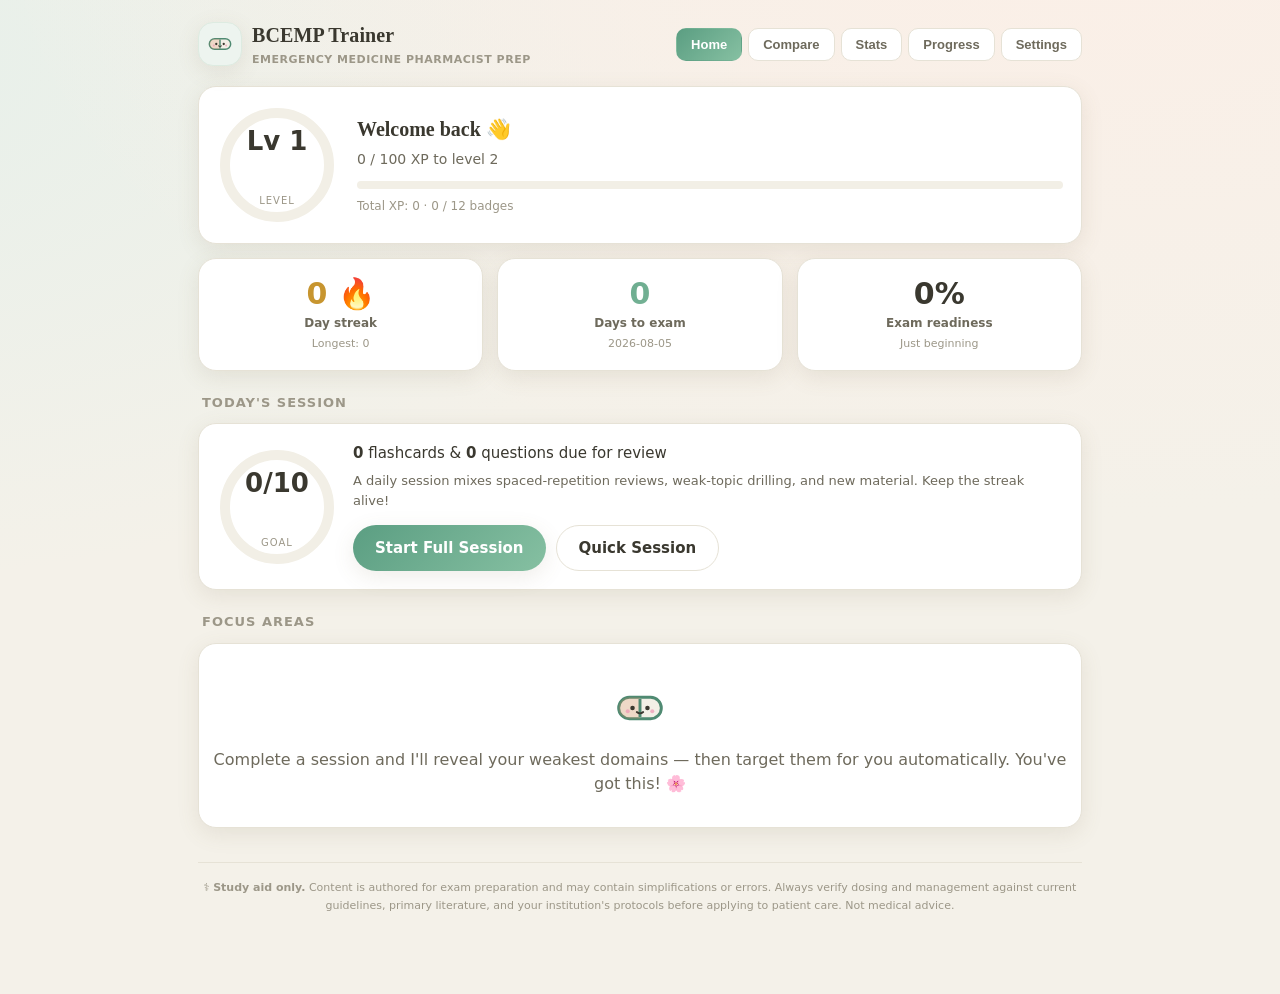
==== commit 770f7731: "Add BP targets comparison cards and a biostats cheat sheet tab Compare tab: new BP Targets section w" ====
--- a/BCEMP-Trainer.html
+++ b/BCEMP-Trainer.html
@@ -5,7 +5,8 @@
 <meta name="viewport" content="width=device-width, initial-scale=1.0, viewport-fit=cover" />
 <meta name="apple-mobile-web-app-capable" content="yes" />
 <meta name="mobile-web-app-capable" content="yes" />
-<meta name="theme-color" content="#0e1220" />
+<meta name="apple-mobile-web-app-status-bar-style" content="default" />
+<meta name="theme-color" content="#F4F1E9" />
 <title>BCEMP Trainer</title>
 <style>
 :root {
@@ -184,6 +185,28 @@
 .cmp-table td.cmp-rl, .cmp-table th.cmp-rl { color: var(--text-faint); font-weight: 600; font-size: 12px; min-width: 120px; background: var(--bg-elev); }
 .cmp-table tbody tr:hover td { background: rgba(79,138,114,.06); }
 
+/* ---------- stats cheat sheet ---------- */
+.fx-grid { display: grid; grid-template-columns: repeat(auto-fill, minmax(250px, 1fr)); gap: 12px; }
+.fx { background: var(--bg-elev); border: 1px solid var(--border); border-radius: var(--radius); padding: 13px 15px; box-shadow: var(--shadow); }
+.fx-n { font-size: 13px; font-weight: 700; margin-bottom: 7px; }
+.fx-eq { font-family: ui-monospace, SFMono-Regular, Menlo, Consolas, monospace; font-size: 13px; background: var(--bg-elev2); border-left: 3px solid var(--accent); padding: 8px 11px; border-radius: 0 8px 8px 0; margin-bottom: 8px; color: var(--accent); font-weight: 600; overflow-x: auto; }
+.fx-d { font-size: 12.5px; color: var(--text-dim); line-height: 1.5; }
+.fx-ex { font-size: 11.5px; color: var(--text-faint); margin-top: 6px; font-style: italic; }
+.fx-note { font-family: ui-monospace, SFMono-Regular, Menlo, Consolas, monospace; font-size: 12px; color: var(--accent); background: var(--bg-elev2); border-radius: 8px; padding: 9px 12px; margin-top: 10px; overflow-x: auto; }
+
+.stat-table { width: 100%; border-collapse: collapse; font-size: 13px; }
+.stat-table th, .stat-table td { padding: 10px 12px; text-align: left; border: 1px solid var(--border); vertical-align: top; }
+.stat-table th { background: var(--bg-elev2); color: var(--accent); font-weight: 700; font-size: 12px; }
+.stat-table td.cmp-rl, .stat-table th.cmp-rl { background: var(--bg-elev2); color: var(--text-dim); font-weight: 700; font-size: 12px; }
+
+.term { padding: 10px 0; border-top: 1px solid var(--border); }
+.term.first { border-top: none; padding-top: 2px; }
+.term-t { font-size: 13.5px; font-weight: 700; color: var(--accent); margin-bottom: 3px; }
+.term-d { font-size: 13px; color: var(--text-dim); line-height: 1.55; }
+
+.pearl { font-size: 13px; color: var(--text-dim); line-height: 1.55; padding: 8px 0 8px 20px; position: relative; }
+.pearl::before { content: "🌸"; position: absolute; left: 0; top: 7px; font-size: 12px; }
+
 /* ---------- cozy-kawaii extras ---------- */
 .hero .meta h2, .empty h2 { font-family: var(--font-head); font-weight: 600; }
 .summary-hero .score { font-family: var(--font-head); }
@@ -226,12 +249,13 @@
       <nav class="nav" id="nav">
         <button data-view="dashboard" class="active">Home</button>
         <button data-view="compare">Compare</button>
+        <button data-view="stats">Stats</button>
         <button data-view="progress">Progress</button>
         <button data-view="settings">Settings</button>
       </nav>
     </div>
 
-    <main id="app"><!-- rendered by ui.js --></main>
+    <main id="app"></main>
 
     <div class="disclaimer">
       &#9877;&#65039; <b>Study aid only.</b> Content is authored for exam preparation and may contain simplifications or errors.
@@ -269,742 +293,611 @@
 
 </script>
 <script>
-/* Seed MCQ bank for the BCEMP study tool.
- * Schema: { id, domain, difficulty(1-3), stem, options[], correctIndex, rationale, tags[], source? }
- * This is a study aid authored from common EM pharmacotherapy guidelines/references.
- * ALWAYS verify against primary literature, current guidelines, and institutional
- * protocols before applying to patient care. Expand this bank via Import.
- */
-window.BCEMP_QUESTIONS = [
-  /* ===================== CARDIOVASCULAR ===================== */
-  {
-    id: "cv-001", domain: "cv", difficulty: 2,
-    stem: "A 62-year-old man presents with STEMI. He is going to primary PCI. He has no contraindications to anticoagulation. Which loading dose of aspirin is most appropriate?",
-    options: ["81 mg", "162–325 mg chewed", "600 mg", "No aspirin until after PCI"],
-    correctIndex: 1, tags: ["ACS","antiplatelet","aspirin"],
-    rationale: "Non–enteric-coated aspirin 162–325 mg chewed provides rapid platelet inhibition and is recommended as soon as possible for suspected ACS. Chewing speeds absorption. 81 mg is the typical maintenance dose."
-  },
-  {
-    id: "cv-002", domain: "cv", difficulty: 2,
-    stem: "For a patient with new-onset stable, narrow-complex SVT that failed vagal maneuvers, which first-line pharmacologic agent is preferred?",
-    options: ["Amiodarone 150 mg IV", "Adenosine 6 mg rapid IV push", "Metoprolol 5 mg IV", "Diltiazem 0.25 mg/kg IV"],
-    correctIndex: 1, tags: ["SVT","adenosine","arrhythmia"],
-    rationale: "Adenosine 6 mg rapid IV push (followed by 12 mg if needed) is first-line for stable regular narrow-complex SVT after vagal maneuvers fail. Give via a proximal vein with a rapid saline flush because of its ~10-second half-life."
-  },
-  {
-    id: "cv-003", domain: "cv", difficulty: 2,
-    stem: "A patient in cardiac arrest is in refractory VF after 3 shocks, epinephrine, and amiodarone 300 mg. What is the recommended second dose of amiodarone?",
-    options: ["150 mg IV/IO", "300 mg IV/IO", "1 mg/kg IV/IO", "No further amiodarone"],
-    correctIndex: 0, tags: ["ACLS","amiodarone","VF"],
-    rationale: "In refractory VF/pVT, amiodarone is dosed 300 mg IV/IO first, then a second dose of 150 mg IV/IO. Lidocaine 1–1.5 mg/kg (then 0.5–0.75 mg/kg) is an acceptable alternative antiarrhythmic."
-  },
-  {
-    id: "cv-004", domain: "cv", difficulty: 3,
-    stem: "A patient with aortic dissection has a HR of 110 and BP 190/110. Per guidelines, which agent should be initiated FIRST to reach the HR goal before adding a vasodilator?",
-    options: ["Nitroprusside", "Hydralazine", "Esmolol", "Nicardipine"],
-    correctIndex: 2, tags: ["aortic dissection","beta-blocker","hypertensive emergency"],
-    rationale: "Rate control with an IV beta-blocker (e.g., esmolol or labetalol) should precede vasodilators in aortic dissection to blunt reflex tachycardia and reduce aortic wall shear stress (dP/dt). Adding a pure vasodilator first can cause reflex tachycardia and worsen shear. Target HR <60."
-  },
-  {
-    id: "cv-005", domain: "cv", difficulty: 2,
-    stem: "Which is the preferred IV antihypertensive for a hypertensive emergency with acute sympathetic crisis suspected from cocaine toxicity?",
-    options: ["Metoprolol", "Labetalol as monotherapy", "A benzodiazepine ± nicardipine/phentolamine", "Esmolol infusion"],
-    correctIndex: 2, tags: ["cocaine","hypertensive emergency","unopposed alpha"],
-    rationale: "In cocaine-associated hypertension/chest pain, benzodiazepines are first-line; if further BP control is needed, use nitroglycerin, phentolamine, or nicardipine. Non-selective beta-blockade is traditionally avoided due to concern for unopposed alpha stimulation."
-  },
-  {
-    id: "cv-006", domain: "cv", difficulty: 2,
-    stem: "A patient with acute decompensated heart failure and pulmonary edema (SBP 160) needs afterload/preload reduction. Which is the most appropriate initial IV vasodilator?",
-    options: ["Nitroglycerin infusion", "Nesiritide", "Milrinone", "Dobutamine"],
-    correctIndex: 0, tags: ["acute HF","nitroglycerin","vasodilator"],
-    rationale: "IV nitroglycerin is a first-line vasodilator for hypertensive acute pulmonary edema, reducing preload (and afterload at higher doses). Inotropes (milrinone/dobutamine) are reserved for low-output/hypotensive states, not hypertensive flash edema."
-  },
-  {
-    id: "cv-007", domain: "cv", difficulty: 3,
-    stem: "A patient on maintenance sotalol develops torsades de pointes. In addition to stopping the offending drug and correcting K+, what is the first-line treatment?",
-    options: ["Amiodarone 150 mg IV", "Magnesium sulfate 1–2 g IV", "Procainamide", "Immediate synchronized cardioversion"],
-    correctIndex: 1, tags: ["torsades","magnesium","QT"],
-    rationale: "IV magnesium sulfate 1–2 g is first-line for torsades de pointes (even with normal Mg). Correct K+ (goal high-normal), stop QT-prolonging drugs, and consider overdrive pacing/isoproterenol for bradycardia-dependent TdP. Class III antiarrhythmics like amiodarone can worsen QT."
-  },
-
-  /* ===================== RESUSCITATION & SHOCK ===================== */
-  {
-    id: "resus-001", domain: "resus", difficulty: 2,
-    stem: "Per Surviving Sepsis guidelines, which vasopressor is first-line for septic shock refractory to fluids?",
-    options: ["Dopamine", "Norepinephrine", "Phenylephrine", "Vasopressin"],
-    correctIndex: 1, tags: ["sepsis","norepinephrine","vasopressor"],
-    rationale: "Norepinephrine is the first-line vasopressor in septic shock. Vasopressin (fixed 0.03 units/min) is added to raise MAP or reduce norepinephrine dose. Dopamine is reserved for select bradycardic patients due to arrhythmia risk."
-  },
-  {
-    id: "resus-002", domain: "resus", difficulty: 2,
-    stem: "For RSI of a hemodynamically unstable patient in septic shock, which induction agent is most likely to preserve blood pressure?",
-    options: ["Propofol", "Ketamine", "Midazolam 0.3 mg/kg", "Thiopental"],
-    correctIndex: 1, tags: ["RSI","ketamine","induction"],
-    rationale: "Ketamine (1–2 mg/kg IV) is hemodynamically favorable and is preferred for RSI in shock. Propofol commonly causes hypotension. Etomidate is also hemodynamically neutral but carries adrenal-suppression concerns in sepsis."
-  },
-  {
-    id: "resus-003", domain: "resus", difficulty: 2,
-    stem: "A 90 kg patient requires paralysis for RSI and you want the fastest onset with the shortest duration, assuming no contraindications. Which agent and dose?",
-    options: ["Rocuronium 1.2 mg/kg", "Succinylcholine 1.5 mg/kg", "Vecuronium 0.1 mg/kg", "Cisatracurium 0.15 mg/kg"],
-    correctIndex: 1, tags: ["RSI","paralytic","succinylcholine"],
-    rationale: "Succinylcholine 1.5 mg/kg has rapid onset (~45 s) and short duration (~6–10 min). Contraindications include hyperkalemia, several-day-old burns/denervation injury, and history of malignant hyperthermia—use rocuronium 1.2 mg/kg in those cases."
-  },
-  {
-    id: "resus-004", domain: "resus", difficulty: 3,
-    stem: "Which statement about push-dose phenylephrine for transient peri-intubation hypotension is MOST accurate?",
-    options: ["Typical bolus is 50–200 mcg with onset in ~1 min", "It is preferred over norepinephrine for septic shock", "It reliably increases heart rate", "Standard bolus is 1 mg"],
-    correctIndex: 0, tags: ["push-dose pressor","phenylephrine"],
-    rationale: "Push-dose phenylephrine is given in ~50–200 mcg boluses with onset within about a minute; it is a pure alpha-agonist bridge for transient hypotension, not definitive therapy. Because it raises afterload without beta activity, it can cause reflex bradycardia. (Push-dose epinephrine, by contrast, is ~5–20 mcg.)"
-  },
-  {
-    id: "resus-005", domain: "resus", difficulty: 2,
-    stem: "In the 2020+ ACLS adult cardiac arrest algorithm, what is the recommended epinephrine dose and interval?",
-    options: ["1 mg IV/IO every 3–5 minutes", "1 mg IV/IO every 1 minute", "0.5 mg IV/IO every 5 minutes", "High-dose 0.1 mg/kg every 3–5 minutes"],
-    correctIndex: 0, tags: ["ACLS","epinephrine"],
-    rationale: "Standard-dose epinephrine 1 mg IV/IO every 3–5 minutes is recommended. For nonshockable rhythms, give epinephrine as soon as feasible. High-dose epinephrine is not recommended."
-  },
-  {
-    id: "resus-006", domain: "resus", difficulty: 3,
-    stem: "A septic shock patient remains hypotensive on norepinephrine 0.5 mcg/kg/min and vasopressin 0.03 units/min. Guidelines suggest adding which agent, and considering which adjunct?",
-    options: ["Add epinephrine; consider IV hydrocortisone", "Add phenylephrine; consider bicarbonate", "Add dopamine; consider albumin bolus", "Add dobutamine; consider calcium"],
-    correctIndex: 0, tags: ["sepsis","steroids","catecholamine-refractory"],
-    rationale: "For norepinephrine + vasopressin–refractory septic shock, epinephrine is a reasonable third agent, and IV hydrocortisone (e.g., 200 mg/day) is suggested for patients with ongoing vasopressor requirements."
-  },
-
-  /* ===================== TOXICOLOGY ===================== */
-  {
-    id: "tox-001", domain: "tox", difficulty: 1,
-    stem: "Which is the antidote for acetaminophen (paracetamol) toxicity?",
-    options: ["N-acetylcysteine", "Fomepizole", "Flumazenil", "Naloxone"],
-    correctIndex: 0, tags: ["acetaminophen","NAC","antidote"],
-    rationale: "N-acetylcysteine replenishes glutathione and detoxifies NAPQI. It is most effective within 8 hours of ingestion; use the Rumack-Matthew nomogram for single acute ingestions with a known time."
-  },
-  {
-    id: "tox-002", domain: "tox", difficulty: 2,
-    stem: "A patient with a suspected toxic alcohol ingestion (methanol) has an elevated osmolar and anion gap. Besides supportive care, what is the preferred antidote?",
-    options: ["Ethanol infusion", "Fomepizole", "Sodium bicarbonate only", "Thiamine"],
-    correctIndex: 1, tags: ["methanol","fomepizole","toxic alcohol"],
-    rationale: "Fomepizole inhibits alcohol dehydrogenase, preventing formation of toxic metabolites (formic acid in methanol, glycolic/oxalic acid in ethylene glycol). It is preferred over ethanol due to easier dosing and fewer adverse effects. Hemodialysis may still be required."
-  },
-  {
-    id: "tox-003", domain: "tox", difficulty: 2,
-    stem: "A patient overdoses on a tricyclic antidepressant and has a QRS of 130 ms with hypotension. What is the first-line therapy?",
-    options: ["Sodium bicarbonate bolus", "Amiodarone", "Physostigmine", "Calcium gluconate"],
-    correctIndex: 0, tags: ["TCA","sodium bicarbonate","sodium channel"],
-    rationale: "Sodium bicarbonate (1–2 mEq/kg boluses) is first-line for TCA cardiotoxicity with QRS widening (>100 ms), overcoming sodium-channel blockade and providing serum alkalinization. Avoid class Ia/Ic/III antiarrhythmics. Physostigmine is contraindicated in TCA overdose."
-  },
-  {
-    id: "tox-004", domain: "tox", difficulty: 2,
-    stem: "A farmer presents with miosis, salivation, lacrimation, bronchorrhea, and bradycardia after pesticide exposure. Which is the primary antidote to counter muscarinic effects?",
-    options: ["Pralidoxime alone", "Atropine titrated to dry secretions", "Naloxone", "Glycopyrrolate 1 mg once"],
-    correctIndex: 1, tags: ["organophosphate","atropine","cholinergic"],
-    rationale: "In cholinergic (organophosphate) toxicity, atropine is titrated (often large, escalating doses) to the endpoint of dried pulmonary secretions. Pralidoxime (2-PAM) is added to reactivate acetylcholinesterase and address nicotinic/muscle effects but does not replace atropine."
-  },
-  {
-    id: "tox-005", domain: "tox", difficulty: 3,
-    stem: "A patient with a calcium-channel blocker overdose remains hypotensive and bradycardic despite calcium, glucagon, and vasopressors. Which therapy specifically improves myocardial glucose uptake and inotropy?",
-    options: ["High-dose insulin euglycemia therapy (HIET)", "Sodium bicarbonate", "Digoxin immune Fab", "Hydroxocobalamin"],
-    correctIndex: 0, tags: ["CCB overdose","HIET","insulin"],
-    rationale: "High-dose insulin euglycemia therapy (e.g., regular insulin 1 unit/kg bolus then 0.5–1 unit/kg/hr, titrated, with dextrose and K+ monitoring) improves cardiac contractility and metabolism in CCB (and beta-blocker) toxicity. Monitor glucose and potassium closely."
-  },
-  {
-    id: "tox-006", domain: "tox", difficulty: 2,
-    stem: "A patient rescued from a house fire has soot in the airway, altered mental status, and lactate of 12 mmol/L. Which antidote targets suspected cyanide toxicity?",
-    options: ["Hydroxocobalamin", "Methylene blue", "Deferoxamine", "Dimercaprol"],
-    correctIndex: 0, tags: ["cyanide","hydroxocobalamin","smoke inhalation"],
-    rationale: "Hydroxocobalamin (5 g IV) binds cyanide to form cyanocobalamin, which is renally excreted, and is preferred in smoke-inhalation victims because it does not induce methemoglobinemia. A markedly elevated lactate (≥8–10) supports cyanide toxicity."
-  },
-  {
-    id: "tox-007", domain: "tox", difficulty: 2,
-    stem: "Which opioid-overdose statement about naloxone is most accurate for a patient with respiratory depression who is opioid-dependent?",
-    options: ["Start with the smallest effective dose (e.g., 0.04–0.4 mg) and titrate", "Always give 2 mg IV push immediately", "Naloxone has a longer duration than most opioids", "Naloxone reverses benzodiazepine sedation"],
-    correctIndex: 0, tags: ["naloxone","opioid","overdose"],
-    rationale: "In opioid-dependent patients, titrate naloxone from low doses to restore adequate ventilation without precipitating severe withdrawal. Because naloxone's duration (~30–90 min) is often shorter than the offending opioid, re-sedation can occur and repeat dosing or an infusion may be needed."
-  },
-
-  /* ===================== NEUROLOGY ===================== */
-  {
-    id: "neuro-001", domain: "neuro", difficulty: 2,
-    stem: "For acute ischemic stroke within 3 hours of onset in an eligible patient, what is the alteplase dose?",
-    options: ["0.9 mg/kg (max 90 mg), 10% bolus then remainder over 60 min", "0.6 mg/kg (max 60 mg)", "0.25 mg/kg single bolus", "100 mg over 2 hours"],
-    correctIndex: 0, tags: ["stroke","alteplase","thrombolysis"],
-    rationale: "IV alteplase for acute ischemic stroke is 0.9 mg/kg (maximum 90 mg): 10% as an initial bolus over 1 minute, then the remaining 90% infused over 60 minutes. Tenecteplase 0.25 mg/kg is an increasingly used single-bolus alternative."
-  },
-  {
-    id: "neuro-002", domain: "neuro", difficulty: 2,
-    stem: "Prior to giving alteplase for acute ischemic stroke, what is the blood pressure threshold that must be achieved?",
-    options: ["<220/120 mmHg", "<185/110 mmHg", "<160/90 mmHg", "<140/90 mmHg"],
-    correctIndex: 1, tags: ["stroke","blood pressure","alteplase"],
-    rationale: "BP must be lowered to <185/110 mmHg before IV thrombolysis and maintained <180/105 mmHg for 24 hours afterward. Labetalol or nicardipine infusions are commonly used. Without thrombolysis, permissive hypertension up to <220/120 is generally tolerated."
-  },
-  {
-    id: "neuro-003", domain: "neuro", difficulty: 2,
-    stem: "A patient in generalized convulsive status epilepticus has an IV. What is the first-line benzodiazepine and appropriate initial dose?",
-    options: ["Lorazepam 0.1 mg/kg IV (max ~4 mg/dose)", "Diazepam 20 mg IV once", "Levetiracetam 60 mg/kg IV", "Phenytoin 20 mg/kg IV"],
-    correctIndex: 0, tags: ["status epilepticus","lorazepam","benzodiazepine"],
-    rationale: "First-line for status epilepticus is a benzodiazepine: IV lorazepam 0.1 mg/kg (up to ~4 mg/dose, may repeat), IV diazepam 0.15–0.2 mg/kg, or IM midazolam 10 mg if no IV. Levetiracetam, fosphenytoin, or valproate are second-line (after benzodiazepines)."
-  },
-  {
-    id: "neuro-004", domain: "neuro", difficulty: 3,
-    stem: "A patient on warfarin (INR 3.5) presents with a large intracerebral hemorrhage. What is the preferred reversal strategy?",
-    options: ["Vitamin K 10 mg IV alone", "4-factor PCC plus IV vitamin K", "FFP 2 units only", "Idarucizumab"],
-    correctIndex: 1, tags: ["ICH","warfarin reversal","PCC"],
-    rationale: "For warfarin-associated major/intracranial hemorrhage, 4-factor PCC is preferred over FFP (faster correction, lower volume) and MUST be combined with IV vitamin K 10 mg to sustain reversal, since PCC factors are short-lived. Idarucizumab reverses dabigatran, not warfarin."
-  },
-
-  /* ===================== INFECTIOUS DISEASE ===================== */
-  {
-    id: "id-001", domain: "id", difficulty: 2,
-    stem: "An adult with suspected community-acquired bacterial meningitis should receive empiric antibiotics. Which regimen is most appropriate before culture data?",
-    options: ["Ceftriaxone + vancomycin (+ dexamethasone)", "Ceftriaxone alone", "Vancomycin alone", "Meropenem + azithromycin"],
-    correctIndex: 0, tags: ["meningitis","empiric antibiotics","dexamethasone"],
-    rationale: "Empiric therapy for adult bacterial meningitis is vancomycin + a third-generation cephalosporin (ceftriaxone/cefotaxime). Add ampicillin if Listeria is a concern (>50 yrs, immunocompromised, pregnant). Adjunctive dexamethasone (given before/with first dose) reduces morbidity in pneumococcal meningitis."
-  },
-  {
-    id: "id-002", domain: "id", difficulty: 2,
-    stem: "Per Surviving Sepsis, once septic shock is recognized, empiric broad-spectrum antibiotics should be administered within what timeframe?",
-    options: ["Within 1 hour", "Within 3 hours", "Within 6 hours", "After blood cultures result"],
-    correctIndex: 0, tags: ["sepsis","antibiotic timing"],
-    rationale: "For septic shock (and probable sepsis), guidelines recommend administering antimicrobials immediately, ideally within 1 hour of recognition. Obtain blood cultures before antibiotics only if doing so does not substantially delay therapy."
-  },
-  {
-    id: "id-003", domain: "id", difficulty: 3,
-    stem: "A patient with necrotizing soft tissue infection is started on broad-spectrum antibiotics. Which agent is added specifically to suppress toxin production in streptococcal/staphylococcal necrotizing infections?",
-    options: ["Clindamycin", "Metronidazole", "Gentamicin", "Daptomycin"],
-    correctIndex: 0, tags: ["necrotizing fasciitis","clindamycin","toxin"],
-    rationale: "Clindamycin is added for its ribosomal (protein-synthesis) inhibition, which suppresses exotoxin production in group A Streptococcus and toxin-producing S. aureus ('Eagle effect'). Empiric coverage also includes broad gram-negative/anaerobic and MRSA agents plus surgical debridement."
-  },
-  {
-    id: "id-004", domain: "id", difficulty: 2,
-    stem: "Which empiric regimen best covers Pseudomonas for a neutropenic febrile patient?",
-    options: ["Cefepime (or piperacillin-tazobactam or meropenem)", "Ceftriaxone", "Ertapenem", "Ampicillin-sulbactam"],
-    correctIndex: 0, tags: ["febrile neutropenia","pseudomonas","cefepime"],
-    rationale: "Empiric monotherapy for febrile neutropenia uses an antipseudomonal beta-lactam: cefepime, piperacillin-tazobactam, or a carbapenem (meropenem/imipenem). Ertapenem and ceftriaxone lack reliable Pseudomonas coverage. Add vancomycin only for specific indications (e.g., catheter infection, MRSA risk)."
-  },
-
-  /* ===================== TRAUMA & HEMOSTASIS ===================== */
-  {
-    id: "trauma-001", domain: "trauma", difficulty: 2,
-    stem: "Per CRASH-2, tranexamic acid (TXA) in trauma reduces mortality when given within what window from injury?",
-    options: ["Within 3 hours", "Within 8 hours", "Within 12 hours", "Any time in the first 24 hours"],
-    correctIndex: 0, tags: ["TXA","trauma","hemorrhage"],
-    rationale: "TXA improves survival in bleeding trauma patients when started within 3 hours of injury; administration after 3 hours may increase bleeding-related mortality. Typical dosing: 1 g IV over 10 min, then 1 g over 8 hours."
-  },
-  {
-    id: "trauma-002", domain: "trauma", difficulty: 3,
-    stem: "A patient on apixaban presents with life-threatening GI hemorrhage. Which specific reversal agent is FDA-approved for apixaban/rivaroxaban?",
-    options: ["Idarucizumab", "Andexanet alfa", "Protamine", "Vitamin K"],
-    correctIndex: 1, tags: ["DOAC reversal","andexanet","factor Xa inhibitor"],
-    rationale: "Andexanet alfa is the specific reversal agent for apixaban and rivaroxaban (factor Xa inhibitors). Idarucizumab reverses dabigatran. Where andexanet is unavailable/cost-prohibitive, 4-factor PCC is a common off-label alternative."
-  },
-  {
-    id: "trauma-003", domain: "trauma", difficulty: 2,
-    stem: "During massive transfusion for hemorrhagic shock, which electrolyte derangement is most associated with citrate from stored blood and warrants monitoring/repletion?",
-    options: ["Hypercalcemia", "Ionized hypocalcemia", "Hypernatremia", "Hypophosphatemia"],
-    correctIndex: 1, tags: ["massive transfusion","hypocalcemia","citrate"],
-    rationale: "Citrate in stored blood chelates calcium, causing ionized hypocalcemia during massive transfusion, which impairs coagulation and cardiac function. Monitor ionized calcium and replete with calcium chloride/gluconate."
-  },
-
-  /* ===================== RESPIRATORY & ANAPHYLAXIS ===================== */
-  {
-    id: "resp-001", domain: "resp", difficulty: 1,
-    stem: "A patient with anaphylaxis has hypotension and airway swelling. What is the first-line drug, route, and initial adult dose?",
-    options: ["Epinephrine 0.3–0.5 mg IM (1 mg/mL) into the anterolateral thigh", "Epinephrine 1 mg IV push", "Diphenhydramine 50 mg IV", "Methylprednisolone 125 mg IV"],
-    correctIndex: 0, tags: ["anaphylaxis","epinephrine","IM"],
-    rationale: "Intramuscular epinephrine (0.3–0.5 mg of the 1 mg/mL concentration) into the anterolateral thigh is first-line and may repeat every 5–15 minutes. Antihistamines and steroids are adjuncts only and never replace epinephrine. IV epinephrine (infusion) is reserved for refractory shock with monitoring."
-  },
-  {
-    id: "resp-002", domain: "resp", difficulty: 2,
-    stem: "For a severe asthma exacerbation not responding to continuous albuterol and ipratropium plus systemic steroids, which IV agent is recommended by guidelines as adjunct bronchodilation?",
-    options: ["Magnesium sulfate 2 g IV over 20 min", "Aminophylline infusion", "IV montelukast", "Racemic epinephrine nebulizer"],
-    correctIndex: 0, tags: ["asthma","magnesium","bronchodilator"],
-    rationale: "IV magnesium sulfate (2 g over 20 minutes) is recommended for severe/life-threatening asthma exacerbations refractory to initial therapy. Aminophylline is not recommended due to its adverse-effect profile without clear benefit."
-  },
-  {
-    id: "resp-003", domain: "resp", difficulty: 2,
-    stem: "A patient on a nonselective beta-blocker has anaphylaxis refractory to repeated IM epinephrine. Which adjunct is specifically recommended?",
-    options: ["Glucagon", "Calcium chloride", "High-dose diphenhydramine", "Vasopressin bolus"],
-    correctIndex: 0, tags: ["anaphylaxis","glucagon","beta-blocker"],
-    rationale: "Glucagon (1–5 mg IV) bypasses the beta-receptor to increase cAMP and is recommended for anaphylaxis refractory to epinephrine in patients taking beta-blockers. Protect the airway due to glucagon-induced emesis."
-  },
-
-  /* ===================== ANALGESIA & SEDATION ===================== */
-  {
-    id: "pain-001", domain: "pain", difficulty: 2,
-    stem: "Which agent provides dissociative sedation with analgesia and preserved airway reflexes, making it useful for procedural sedation?",
-    options: ["Ketamine", "Propofol", "Etomidate", "Fentanyl"],
-    correctIndex: 0, tags: ["procedural sedation","ketamine","analgesia"],
-    rationale: "Ketamine produces dissociative sedation with analgesia and generally maintains respiratory drive and airway reflexes, making it valuable for procedural sedation (e.g., 1 mg/kg IV). Propofol and etomidate lack analgesia; fentanyl alone provides analgesia without dissociation."
-  },
-  {
-    id: "pain-002", domain: "pain", difficulty: 2,
-    stem: "A subdissociative ('analgesic-dose') ketamine strategy for acute pain in the ED typically uses which dose range?",
-    options: ["0.1–0.3 mg/kg IV", "1–2 mg/kg IV", "3–5 mg/kg IM", "0.01 mg/kg IV"],
-    correctIndex: 0, tags: ["ketamine","analgesia","subdissociative"],
-    rationale: "Low-dose/subdissociative ketamine for analgesia is ~0.1–0.3 mg/kg IV (often infused over 10–15 minutes to reduce psychoperceptual effects). Dissociative sedation doses are ~1–2 mg/kg IV."
-  },
-  {
-    id: "pain-003", domain: "pain", difficulty: 1,
-    stem: "Which opioid is generally preferred in a patient with significant renal impairment because it lacks clinically significant active metabolites?",
-    options: ["Morphine", "Hydromorphone", "Fentanyl", "Codeine"],
-    correctIndex: 2, tags: ["opioid","renal","fentanyl"],
-    rationale: "Fentanyl lacks active/renally-cleared metabolites and is preferred in renal impairment. Morphine accumulates morphine-6-glucuronide (active), and codeine relies on variable CYP2D6 conversion; both are problematic in renal dysfunction."
-  },
-
-  /* ===================== ENDOCRINE & METABOLIC ===================== */
-  {
-    id: "endo-001", domain: "endo", difficulty: 2,
-    stem: "In DKA management, when should potassium be repleted BEFORE starting the insulin infusion?",
-    options: ["When serum K+ is <3.3 mEq/L", "When serum K+ is >5.3 mEq/L", "Never—always start insulin first", "Only if the patient is symptomatic"],
-    correctIndex: 0, tags: ["DKA","potassium","insulin"],
-    rationale: "If serum K+ <3.3 mEq/L, hold insulin and replete potassium first, because insulin drives K+ intracellularly and can precipitate life-threatening hypokalemia/arrhythmias. If K+ 3.3–5.3, give insulin and add K+ to fluids; if K+ >5.3, start insulin and monitor."
-  },
-  {
-    id: "endo-002", domain: "endo", difficulty: 2,
-    stem: "A patient with hyperkalemia (K+ 7.2) has peaked T waves on ECG. What is the FIRST agent to administer to stabilize the myocardium?",
-    options: ["IV calcium gluconate or chloride", "Regular insulin with dextrose", "Sodium polystyrene sulfonate", "Albuterol nebulizer"],
-    correctIndex: 0, tags: ["hyperkalemia","calcium","membrane stabilization"],
-    rationale: "IV calcium (gluconate or chloride) is given first to stabilize the cardiac membrane when ECG changes are present; it does not lower K+. Then shift K+ intracellularly (insulin/dextrose, beta-agonist, bicarbonate if acidotic) and remove it (diuresis, GI binders, dialysis)."
-  },
-  {
-    id: "endo-003", domain: "endo", difficulty: 3,
-    stem: "A patient in myxedema coma requires thyroid hormone replacement. What critical therapy must be given before or with thyroid hormone to avoid precipitating adrenal crisis?",
-    options: ["IV hydrocortisone (stress-dose steroids)", "IV insulin", "Oral levothyroxine only", "Beta-blocker"],
-    correctIndex: 0, tags: ["myxedema","hydrocortisone","adrenal"],
-    rationale: "Empiric stress-dose hydrocortisone should be given because coexisting adrenal insufficiency is common, and thyroid hormone increases cortisol metabolism—giving thyroid hormone alone could precipitate adrenal crisis. IV levothyroxine (± liothyronine) plus supportive care is standard."
-  },
-
-  /* ===================== ENVIRONMENTAL ===================== */
-  {
-    id: "env-001", domain: "env", difficulty: 3,
-    stem: "A patient with severe serotonin syndrome has hyperthermia and rigidity refractory to benzodiazepines and cooling. Which specific antidote may be considered?",
-    options: ["Cyproheptadine", "Dantrolene", "Bromocriptine", "Physostigmine"],
-    correctIndex: 0, tags: ["serotonin syndrome","cyproheptadine"],
-    rationale: "Cyproheptadine, a 5-HT2A antagonist, is the pharmacologic antidote considered for moderate–severe serotonin syndrome after supportive care and benzodiazepines. Dantrolene and bromocriptine are used for neuroleptic malignant syndrome, not serotonin syndrome."
-  },
-  {
-    id: "env-002", domain: "env", difficulty: 2,
-    stem: "Which agent is the definitive treatment for malignant hyperthermia triggered by inhaled anesthetics or succinylcholine?",
-    options: ["Dantrolene", "Acetaminophen", "Bromocriptine", "Ice packs alone"],
-    correctIndex: 0, tags: ["malignant hyperthermia","dantrolene"],
-    rationale: "Dantrolene (2.5 mg/kg IV, repeated as needed) is the specific treatment for malignant hyperthermia; it inhibits ryanodine-receptor–mediated calcium release. Stop the trigger, provide aggressive cooling, and correct hyperkalemia/acidosis."
-  },
-
-  /* ===================== SPECIAL POPULATIONS ===================== */
-  {
-    id: "special-001", domain: "special", difficulty: 2,
-    stem: "A pregnant patient at 30 weeks presents in status epilepticus due to eclampsia. Which agent is first-line for seizure control/prophylaxis?",
-    options: ["Magnesium sulfate", "Lorazepam", "Levetiracetam", "Phenytoin"],
-    correctIndex: 0, tags: ["eclampsia","magnesium","pregnancy"],
-    rationale: "Magnesium sulfate (e.g., 4–6 g IV load, then 1–2 g/hr) is first-line for eclamptic seizures and prevention, superior to standard antiepileptics in this setting. Monitor for magnesium toxicity (loss of reflexes, respiratory depression); antidote is IV calcium."
-  },
-  {
-    id: "special-002", domain: "special", difficulty: 2,
-    stem: "For pediatric anaphylaxis, what is the recommended IM epinephrine dose?",
-    options: ["0.01 mg/kg (max 0.3–0.5 mg) of 1 mg/mL", "0.1 mg/kg IV", "0.5 mg/kg IM", "1 mg IM regardless of weight"],
-    correctIndex: 0, tags: ["pediatrics","anaphylaxis","epinephrine"],
-    rationale: "Pediatric IM epinephrine is 0.01 mg/kg of the 1 mg/mL concentration (maximum 0.3 mg for prepubertal, up to 0.5 mg), into the anterolateral thigh, repeatable every 5–15 minutes."
-  },
-  {
-    id: "special-003", domain: "special", difficulty: 3,
-    stem: "Which analgesic/sedative consideration is MOST important when dosing in a patient with severe hepatic dysfunction?",
-    options: ["Reduce/avoid drugs with high hepatic metabolism and prolonged sedation risk (e.g., diazepam, midazolam accumulation)", "Hepatic dysfunction has no effect on benzodiazepine dosing", "Fentanyl is contraindicated in liver disease", "Acetaminophen is always safe at full dose"],
-    correctIndex: 0, tags: ["hepatic","benzodiazepine","dosing"],
-    rationale: "In severe liver disease, hepatically metabolized sedatives accumulate; lorazepam/oxazepam (glucuronidated) are often preferred over diazepam/midazolam. Acetaminophen dosing should be reduced (e.g., ≤2 g/day) in significant hepatic impairment."
-  },
-
-  /* ===================== MEDICATION & PATIENT SAFETY ===================== */
-  {
-    id: "safety-001", domain: "safety", difficulty: 1,
-    stem: "According to ISMP, which of the following is classified as a 'high-alert medication' warranting extra safeguards in the ED?",
-    options: ["IV insulin", "Oral acetaminophen", "Normal saline maintenance fluid", "Oral multivitamin"],
-    correctIndex: 0, tags: ["high-alert","ISMP","safety"],
-    rationale: "IV insulin, heparin/anticoagulants, opioids, and concentrated electrolytes (e.g., KCl) are ISMP high-alert medications—those with heightened risk of significant patient harm when used in error—requiring safeguards such as independent double-checks and standardized concentrations."
-  },
-  {
-    id: "safety-002", domain: "safety", difficulty: 2,
-    stem: "Which strategy is the most effective error-prevention safeguard for high-alert continuous infusions like heparin or insulin in the ED?",
-    options: ["Standardized concentrations with smart-pump dose-error reduction software", "Verbal orders for all infusions", "Allowing each nurse to choose a concentration", "Removing pump alerts to reduce alarm fatigue"],
-    correctIndex: 0, tags: ["smart pump","standardization","safety"],
-    rationale: "Standardized concentrations paired with smart-pump libraries (dose-error reduction software / guardrails) are among the most effective safeguards, reducing variability and catching programming errors. Independent double-checks add another layer for the highest-risk agents."
-  },
-  {
-    id: "safety-003", domain: "safety", difficulty: 2,
-    stem: "A look-alike/sound-alike (LASA) mix-up between which pair is a classic ED medication-safety concern?",
-    options: ["Hydromorphone vs. morphine", "Sodium chloride vs. dextrose", "Aspirin vs. acetaminophen", "Lisinopril vs. metoprolol"],
-    correctIndex: 0, tags: ["LASA","opioid","safety"],
-    rationale: "Hydromorphone and morphine are a well-known LASA/high-alert pair; confusing them (and their very different potencies) can cause serious opioid overdose. Tall-man lettering, separation, and independent checks help mitigate LASA errors."
-  },
-
-  /* ===================== PRACTICE MANAGEMENT & RESEARCH ===================== */
-  {
-    id: "pmr-001", domain: "pmr", difficulty: 2,
-    stem: "A trial reports a number needed to treat (NNT) of 25 for a therapy. What does this indicate?",
-    options: ["25 patients must be treated to prevent one additional bad outcome", "25% relative risk reduction", "The therapy harms 1 in 25 patients", "The p-value is 0.25"],
-    correctIndex: 0, tags: ["evidence","NNT","statistics"],
-    rationale: "NNT = 1 / absolute risk reduction; an NNT of 25 means treating 25 patients prevents one additional adverse outcome. Lower NNTs indicate greater treatment effect. NNT is not a measure of relative risk or of harm (that's NNH)."
-  },
-  {
-    id: "pmr-002", domain: "pmr", difficulty: 2,
-    stem: "Which role best exemplifies the emergency medicine pharmacist's value during a resuscitation/code?",
-    options: ["Real-time dosing, preparation, and verification of emergency medications at bedside", "Retrospective chart review only", "Managing the hospital formulary during the code", "Performing chest compressions exclusively"],
-    correctIndex: 0, tags: ["EM pharmacist","role","resuscitation"],
-    rationale: "Bedside EM pharmacists improve safety and timeliness by providing real-time medication dosing, preparation, verification, and guideline expertise during resuscitations, RSI, and time-critical therapies (e.g., thrombolytics, antidotes)."
-  }
-];
-
-</script>
-<script>
-/* questions2.js - additional scored MCQs authored from the strongest flashcards
- * and comparison cards. Board-style: plausible near-miss distractors ("sneaky by
- * a digit"), correct answer distributed across all positions. Appends to the bank.
- * Study aid only; verify dosing against current guidelines and institutional protocols.
- */
-window.BCEMP_QUESTIONS = (window.BCEMP_QUESTIONS || []).concat([
-
-  /* ---- RESUSCITATION & SHOCK ---- */
-  { id: "xq-001", domain: "resus", difficulty: 2,
-    stem: "A 70 kg patient needs rapid-sequence intubation and you choose succinylcholine. What is the correct dose?",
-    options: ["0.15 mg/kg", "0.5 mg/kg", "1.5 mg/kg", "15 mg/kg"], correctIndex: 2,
-    tags: ["RSI", "succinylcholine"],
-    rationale: "Succinylcholine for RSI is 1.5 mg/kg IV. 0.15 mg/kg is a 10-fold underdose, 0.5 mg/kg is sub-paralytic for RSI, and 15 mg/kg is a 10-fold overdose. Watch decimal shifts on the exam." },
-
-  { id: "xq-002", domain: "resus", difficulty: 2,
-    stem: "Succinylcholine is contraindicated, so you use rocuronium for RSI. Which dose gives the fastest onset?",
-    options: ["0.6 mg/kg", "0.12 mg/kg", "12 mg/kg", "1.2 mg/kg"], correctIndex: 3,
-    tags: ["RSI", "rocuronium"],
-    rationale: "Rocuronium for RSI is 1.2 mg/kg (rapid onset ~60 s). 0.6 mg/kg is the standard intubating dose with slower onset; 0.12 and 12 mg/kg are decimal traps." },
-
-  { id: "xq-003", domain: "resus", difficulty: 1,
-    stem: "A patient in septic shock remains hypotensive after adequate fluid resuscitation. What is the first-line vasopressor?",
-    options: ["Dopamine", "Norepinephrine", "Phenylephrine", "Vasopressin"], correctIndex: 1,
-    tags: ["sepsis", "vasopressor"],
-    rationale: "Norepinephrine is first-line in septic shock. Vasopressin (fixed 0.03 units/min) is added second; dopamine is reserved for select bradycardic patients (arrhythmia risk); phenylephrine is generally a niche agent here." },
-
-  /* ---- RESPIRATORY & ANAPHYLAXIS ---- */
-  { id: "xq-004", domain: "resp", difficulty: 2,
-    stem: "An adult in anaphylaxis needs epinephrine. Which order is correct and safe?",
-    options: ["0.3-0.5 mg IV of the 0.1 mg/mL (1:10,000) concentration", "3-5 mg IM of the 1 mg/mL concentration", "0.3-0.5 mg IM of the 1 mg/mL (1:1,000) concentration into the anterolateral thigh", "0.03-0.05 mg IM of the 1 mg/mL concentration"], correctIndex: 2,
-    tags: ["anaphylaxis", "epinephrine"],
-    rationale: "First-line is 0.3-0.5 mg IM of the 1 mg/mL (1:1,000) concentration in the thigh. The 0.1 mg/mL (1:10,000) product is the CARDIAC ARREST concentration; giving 0.3-0.5 mg of it IV push can be lethal. The other options are 10-fold errors." },
-
-  { id: "xq-005", domain: "resp", difficulty: 2,
-    stem: "A severe asthma exacerbation is refractory to continuous albuterol/ipratropium and systemic steroids. Which IV adjunct is guideline-recommended?",
-    options: ["Magnesium sulfate 0.2 g IV over 20 min", "Magnesium sulfate 2 g IV over 20 min", "Magnesium sulfate 20 g IV over 20 min", "Aminophylline 2 g IV over 20 min"], correctIndex: 1,
-    tags: ["asthma", "magnesium"],
-    rationale: "IV magnesium sulfate 2 g over 20 minutes is recommended for severe/refractory asthma. 0.2 g is subtherapeutic, 20 g is a dangerous overdose, and aminophylline is not recommended (adverse effects without benefit)." },
-
-  { id: "xq-006", domain: "resp", difficulty: 3,
-    stem: "A patient on a nonselective beta-blocker has anaphylaxis that is refractory to repeated IM epinephrine. Which specific adjunct is indicated?",
-    options: ["Diphenhydramine", "Calcium gluconate", "Vasopressin", "Glucagon"], correctIndex: 3,
-    tags: ["anaphylaxis", "glucagon", "beta-blocker"],
-    rationale: "Glucagon (1-5 mg IV) raises cAMP independent of the beta-receptor and is specifically recommended for epinephrine-refractory anaphylaxis in beta-blocked patients. Protect the airway due to emesis risk." },
-
-  { id: "xq-007", domain: "resp", difficulty: 2,
-    stem: "Which statement reflects the 2023 anaphylaxis guidance?",
-    options: ["Corticosteroids should be given to all patients to prevent biphasic reactions", "Corticosteroids are not recommended routinely to prevent biphasic reactions", "Antihistamines are first-line and can substitute for epinephrine", "IV diphenhydramine is preferred over oral cetirizine in adults"], correctIndex: 1,
-    tags: ["anaphylaxis", "guidelines"],
-    rationale: "The 2023 Joint Task Force update: corticosteroids and antihistamines are NOT routine and never replace epinephrine (the only life-saving therapy). Oral cetirizine is favored over IV diphenhydramine when an antihistamine is used for symptom relief." },
-
-  /* ---- TOXICOLOGY ---- */
-  { id: "xq-008", domain: "tox", difficulty: 1,
-    stem: "For a single acute acetaminophen ingestion, N-acetylcysteine provides the greatest benefit when started within how many hours?",
-    options: ["2 hours", "24 hours", "48 hours", "8 hours"], correctIndex: 3,
-    tags: ["acetaminophen", "NAC"],
-    rationale: "NAC is most effective within 8 hours of ingestion. It still has value later (and in established hepatotoxicity), but the near-complete hepatoprotection window is the 8-hour mark used with the Rumack-Matthew nomogram." },
-
-  { id: "xq-009", domain: "tox", difficulty: 2,
-    stem: "A patient with confirmed methanol poisoning needs fomepizole. What is the loading dose?",
-    options: ["1.5 mg/kg", "10 mg/kg", "15 mg/kg", "150 mg/kg"], correctIndex: 2,
-    tags: ["toxic alcohol", "fomepizole"],
-    rationale: "Fomepizole loads at 15 mg/kg, then 10 mg/kg q12h x4, then 15 mg/kg q12h (the maintenance rises due to autoinduction). 1.5 and 150 mg/kg are decimal traps; 10 mg/kg is the maintenance dose, not the load." },
-
-  { id: "xq-010", domain: "tox", difficulty: 2,
-    stem: "A fire victim has soot in the airway, altered mental status, and a lactate of 12 mmol/L. What is the correct hydroxocobalamin dose for presumed cyanide toxicity?",
-    options: ["5 g IV", "0.5 g IV", "5 mg IV", "50 g IV"], correctIndex: 0,
-    tags: ["cyanide", "hydroxocobalamin"],
-    rationale: "Hydroxocobalamin 5 g IV is the adult dose; it does not cause methemoglobinemia, making it preferred in smoke inhalation. 0.5 g / 5 mg are underdoses and 50 g is a 10-fold overdose." },
-
-  { id: "xq-011", domain: "tox", difficulty: 2,
-    stem: "A tricyclic antidepressant overdose presents with QRS 130 ms and hypotension. What is the first-line therapy?",
-    options: ["Amiodarone", "Sodium bicarbonate", "Calcium chloride", "Physostigmine"], correctIndex: 1,
-    tags: ["TCA", "sodium bicarbonate"],
-    rationale: "Sodium bicarbonate boluses (1-2 mEq/kg) treat TCA cardiotoxicity once QRS > 100 ms. Class Ia/Ic/III agents like amiodarone worsen sodium-channel blockade, and physostigmine is contraindicated (asystole/seizure risk)." },
-
-  { id: "xq-012", domain: "tox", difficulty: 3,
-    stem: "Which overdose classically produces HYPERglycemia?",
-    options: ["Calcium channel blocker", "Beta-blocker", "Both produce hyperglycemia equally", "Neither affects glucose"], correctIndex: 0,
-    tags: ["CCB", "beta-blocker"],
-    rationale: "CCBs block L-type calcium channels on pancreatic beta cells, reducing insulin release and causing hyperglycemia (a marker of severity). Beta-blockers tend to cause HYPOglycemia (blunted glycogenolysis). This mirror-image glucose effect is a classic board point." },
-
-  { id: "xq-013", domain: "tox", difficulty: 2,
-    stem: "In organophosphate (cholinergic) toxicity, atropine should be titrated to which endpoint?",
-    options: ["Heart rate > 100 bpm", "Pupillary dilation", "Drying of bronchial/pulmonary secretions", "Resolution of fasciculations"], correctIndex: 2,
-    tags: ["organophosphate", "atropine"],
-    rationale: "Atropine is titrated (often to large, escalating doses) to the endpoint of dried pulmonary secretions. Pupils and fasciculations are unreliable targets; pralidoxime is added for the nicotinic/muscle effects and enzyme reactivation." },
-
-  { id: "xq-014", domain: "tox", difficulty: 2,
-    stem: "Which end-organ injury is most characteristic of methanol poisoning?",
-    options: ["Renal failure from oxalate crystals", "Optic neuropathy with visual loss", "Fulminant hepatic necrosis", "Dilated cardiomyopathy"], correctIndex: 1,
-    tags: ["methanol"],
-    rationale: "Methanol's toxic metabolite formic acid injures the optic nerve (blurred vision/'snowfield' blindness) and basal ganglia. Oxalate-mediated renal failure is the hallmark of ethylene glycol, not methanol." },
-
-  { id: "xq-015", domain: "tox", difficulty: 2,
-    stem: "Which urinary finding suggests ethylene glycol poisoning?",
-    options: ["Uric acid crystals", "Cystine crystals", "No crystalluria is expected", "Calcium oxalate crystals"], correctIndex: 3,
-    tags: ["ethylene glycol"],
-    rationale: "Ethylene glycol is metabolized to oxalic acid, producing calcium oxalate crystals and hypocalcemia; urine may also fluoresce under a Wood's lamp (fluorescein in antifreeze). Methanol classically spares the kidneys." },
-
-  { id: "xq-016", domain: "tox", difficulty: 3,
-    stem: "Why is intubation particularly dangerous in severe salicylate toxicity?",
-    options: ["The ventilator may fail to match the patient's high compensatory minute ventilation, worsening acidemia and driving salicylate into the CNS", "Salicylate directly injures the alveoli", "Salicylate causes neuromuscular junction blockade", "Sedatives chemically reverse salicylate"], correctIndex: 0,
-    tags: ["salicylate", "acid-base"],
-    rationale: "Salicylate toxicity drives a compensatory respiratory alkalosis; if intubation/sedation drops minute ventilation, pH falls, shifting salicylate into the brain and precipitating deterioration. Avoid intubation when possible; if unavoidable, match the high minute ventilation and continue alkalinization." },
-
-  { id: "xq-017", domain: "tox", difficulty: 3,
-    stem: "For refractory calcium-channel-blocker or beta-blocker toxicity, high-dose insulin euglycemia therapy is titrated within which range?",
-    options: ["0.05 unit/kg/hr fixed", "0.5-1 unit/kg/hr, titrated up to about 10 units/kg/hr", "0.1 unit/kg/hr maximum", "A single fixed rate of 10 units/hr total"], correctIndex: 1,
-    tags: ["HIET", "insulin"],
-    rationale: "HIET starts around 1 unit/kg bolus then 0.5-1 unit/kg/hr, titrated upward to 10 units/kg/hr or higher with dextrose and potassium monitoring. Don't underdose it (a common error) - the numbers look alarming but are correct." },
-
-  { id: "xq-018", domain: "tox", difficulty: 2,
-    stem: "An asymptomatic 'body packer' has multiple well-wrapped, machine-sealed drug packets visible on CT. What is the preferred management?",
-    options: ["Induce emesis", "Give activated charcoal then discharge", "Whole-bowel irrigation with observation; surgery if obstruction or packet rupture", "Routine endoscopic retrieval of all packets"], correctIndex: 2,
-    tags: ["body packer"],
-    rationale: "Well-wrapped packets in an asymptomatic packer are managed with whole-bowel irrigation and observation; surgery is reserved for obstruction, rupture, or toxicity. Endoscopy risks rupturing packets. (A 'body stuffer' with a poorly wrapped packet is more likely to become symptomatic.)" },
-
-  { id: "xq-019", domain: "tox", difficulty: 3,
-    stem: "Among the King's College criteria for acetaminophen-induced liver failure, which arterial pH threshold (independent of other variables) predicts poor outcome?",
-    options: ["pH < 7.45", "pH < 6.90", "pH < 7.50", "pH < 7.30"], correctIndex: 3,
-    tags: ["acetaminophen", "transplant"],
-    rationale: "Arterial pH < 7.30 (after resuscitation) is a stand-alone King's College criterion. The alternative triad is INR > 6.5 plus creatinine > 3.4 mg/dL plus grade III/IV encephalopathy. 6.90 is a distractor set below the real cutoff." },
-
-  /* ---- NEUROLOGY ---- */
-  { id: "xq-020", domain: "neuro", difficulty: 2,
-    stem: "An eligible patient presents with acute ischemic stroke. What is the correct alteplase dose?",
-    options: ["0.09 mg/kg (max 9 mg)", "0.9 mg/kg (max 90 mg)", "0.6 mg/kg (max 60 mg)", "9 mg/kg (max 900 mg)"], correctIndex: 1,
-    tags: ["stroke", "alteplase"],
-    rationale: "Alteplase for acute ischemic stroke is 0.9 mg/kg (max 90 mg): 10% bolus, remainder over 60 min. 0.6 mg/kg is closer to a cardiac/other regimen; 0.09 and 9 mg/kg are 10-fold decimal traps." },
-
-  { id: "xq-021", domain: "neuro", difficulty: 2,
-    stem: "Your center uses tenecteplase for acute ischemic stroke. What is the dose?",
-    options: ["0.025 mg/kg", "2.5 mg/kg", "0.25 mg/kg (max 25 mg) as a single bolus", "0.5 mg/kg"], correctIndex: 2,
-    tags: ["stroke", "tenecteplase"],
-    rationale: "Tenecteplase for stroke is 0.25 mg/kg (max 25 mg) as a single IV bolus. Note the STEMI dose is weight-banded and different - don't confuse them. 0.025 and 2.5 are decimal traps." },
-
-  { id: "xq-022", domain: "neuro", difficulty: 2,
-    stem: "Before administering IV thrombolysis for acute ischemic stroke, blood pressure must be lowered below which threshold?",
-    options: ["< 185/110 mmHg", "< 220/120 mmHg", "< 160/90 mmHg", "< 140/90 mmHg"], correctIndex: 0,
-    tags: ["stroke", "blood pressure"],
-    rationale: "BP must be < 185/110 before tPA and kept < 180/105 for 24 h after. The < 220/120 figure applies to permissive hypertension when NOT giving thrombolysis - a classic swap distractor." },
-
-  { id: "xq-023", domain: "neuro", difficulty: 2,
-    stem: "A patient is in generalized convulsive status epilepticus with IV access. What is the correct first-line lorazepam dose?",
-    options: ["0.01 mg/kg", "1 mg/kg", "0.5 mg/kg", "0.1 mg/kg"], correctIndex: 3,
-    tags: ["status epilepticus", "lorazepam"],
-    rationale: "Lorazepam 0.1 mg/kg IV (commonly up to ~4 mg/dose, may repeat) is first-line. 0.01 mg/kg is a 10-fold underdose; 0.5-1 mg/kg are overdoses. Second-line agents (levetiracetam, fosphenytoin, valproate) follow benzodiazepines." },
-
-  { id: "xq-024", domain: "neuro", difficulty: 3,
-    stem: "A warfarin-anticoagulated patient (INR 3.5) has a large intracerebral hemorrhage. What is the preferred reversal?",
-    options: ["IV vitamin K alone", "4-factor PCC plus IV vitamin K", "FFP alone", "Andexanet alfa"], correctIndex: 1,
-    tags: ["ICH", "warfarin reversal"],
-    rationale: "4-factor PCC provides rapid factor replacement and MUST be paired with IV vitamin K 10 mg to sustain reversal (PCC factors are short-lived). Vitamin K alone is too slow; andexanet reverses factor Xa inhibitors, not warfarin." },
-
-  /* ---- TRAUMA & HEMOSTASIS ---- */
-  { id: "xq-025", domain: "trauma", difficulty: 2,
-    stem: "Tranexamic acid improves survival in bleeding trauma only when started within what window from injury?",
-    options: ["Within 12 hours", "Within 8 hours", "Within 3 hours", "Anytime in the first 24 hours"], correctIndex: 2,
-    tags: ["TXA", "trauma"],
-    rationale: "Per CRASH-2, TXA reduces bleeding-related mortality only within 3 hours of injury; given later it may increase mortality. The 8-hour figure is a distractor borrowed from other bleeding contexts." },
-
-  { id: "xq-026", domain: "trauma", difficulty: 2,
-    stem: "What is the standard trauma TXA regimen?",
-    options: ["1 g IV over 10 min, then 1 g over 8 hours", "1 g IV over 1 minute, then 1 g over 8 hours", "10 g IV over 10 min, then 10 g over 8 hours", "100 mg IV over 10 min, then 100 mg over 8 hours"], correctIndex: 0,
-    tags: ["TXA"],
-    rationale: "TXA is 1 g IV over 10 minutes, then 1 g infused over 8 hours. Pushing the loading dose too fast can cause hypotension; the 10 g and 100 mg options are 10-fold traps." },
-
-  { id: "xq-027", domain: "trauma", difficulty: 3,
-    stem: "A patient on apixaban has life-threatening hemorrhage. Which agent is the FDA-approved specific reversal?",
-    options: ["Idarucizumab", "Protamine", "Vitamin K", "Andexanet alfa"], correctIndex: 3,
-    tags: ["DOAC reversal", "andexanet"],
-    rationale: "Andexanet alfa reverses the factor Xa inhibitors apixaban and rivaroxaban. Idarucizumab is specific to dabigatran; where andexanet is unavailable, 4-factor PCC is a common off-label alternative." },
-
-  { id: "xq-028", domain: "trauma", difficulty: 2,
-    stem: "Which agent specifically reverses dabigatran?",
-    options: ["Idarucizumab", "Andexanet alfa", "Protamine", "Vitamin K"], correctIndex: 0,
-    tags: ["dabigatran", "idarucizumab"],
-    rationale: "Idarucizumab is the monoclonal-antibody-fragment reversal for dabigatran (a direct thrombin inhibitor). Andexanet targets Xa inhibitors; protamine reverses heparin; vitamin K reverses warfarin." },
-
-  { id: "xq-029", domain: "trauma", difficulty: 2,
-    stem: "During massive transfusion, which electrolyte derangement should be anticipated and repleted?",
-    options: ["Hypercalcemia", "Hypernatremia", "Ionized hypocalcemia from citrate", "Hyperchloremia"], correctIndex: 2,
-    tags: ["massive transfusion", "calcium"],
-    rationale: "Citrate anticoagulant in stored blood chelates calcium, producing ionized hypocalcemia that impairs coagulation and cardiac function. Monitor ionized calcium and replete with calcium chloride or gluconate." },
-
-  /* ---- ENDOCRINE & METABOLIC ---- */
-  { id: "xq-030", domain: "endo", difficulty: 2,
-    stem: "In DKA, insulin should be withheld until potassium is repleted when the serum potassium is below what value?",
-    options: ["K < 5.3 mEq/L", "K < 3.3 mEq/L", "K < 4.5 mEq/L", "K < 2.0 mEq/L"], correctIndex: 1,
-    tags: ["DKA", "potassium"],
-    rationale: "Hold insulin and replete first if K < 3.3 mEq/L (insulin drives K intracellularly and can cause fatal hypokalemia). The 5.3 value is the UPPER cutoff above which you start insulin without adding K - a classic swap." },
-
-  { id: "xq-031", domain: "endo", difficulty: 2,
-    stem: "A patient with K 7.2 mEq/L has peaked T waves. Which is the FIRST drug to give?",
-    options: ["Insulin plus dextrose", "Nebulized albuterol", "Sodium polystyrene sulfonate", "IV calcium (gluconate or chloride)"], correctIndex: 3,
-    tags: ["hyperkalemia", "calcium"],
-    rationale: "IV calcium is given first to stabilize the myocardium when ECG changes are present; it does not lower potassium. Then shift K intracellularly (insulin/dextrose, beta-agonist, bicarbonate if acidotic) and remove it (diuresis, binders, dialysis)." },
-
-  { id: "xq-032", domain: "endo", difficulty: 2,
-    stem: "Which profile best fits hyperosmolar hyperglycemic state (HHS) rather than DKA?",
-    options: ["Serum osmolality > 320, pH > 7.3, minimal ketones", "pH < 7.3 with large ketonemia", "Serum osmolality < 300", "Bicarbonate < 10 with a high anion gap"], correctIndex: 0,
-    tags: ["HHS", "DKA"],
-    rationale: "HHS features marked hyperosmolality (> 320), preserved pH (> 7.3), and minimal ketosis, with a much larger fluid deficit (~9 L). Acidosis with large ketones and low bicarbonate describes DKA." },
-
-  { id: "xq-033", domain: "endo", difficulty: 3,
-    stem: "A patient in myxedema coma requires thyroid hormone. What must be given before or with it to avoid precipitating adrenal crisis?",
-    options: ["An insulin infusion", "A beta-blocker", "Stress-dose hydrocortisone", "Nothing - levothyroxine alone suffices"], correctIndex: 2,
-    tags: ["myxedema", "hydrocortisone"],
-    rationale: "Empiric stress-dose hydrocortisone is given because coexisting adrenal insufficiency is common and thyroid hormone increases cortisol turnover; giving thyroid hormone alone could trigger adrenal crisis. Then give IV levothyroxine (+/- liothyronine) and supportive care." },
-
-  /* ---- CARDIOVASCULAR ---- */
-  { id: "xq-034", domain: "cv", difficulty: 3,
-    stem: "A patient with acute aortic dissection has HR 115 and BP 190/110. Which is the correct pharmacologic sequence?",
-    options: ["Start nitroprusside first, then add a beta-blocker", "Give IV beta-blockade (esmolol/labetalol) to control rate BEFORE adding a vasodilator", "Give hydralazine first", "Start nicardipine alone"], correctIndex: 1,
-    tags: ["aortic dissection", "beta-blocker"],
-    rationale: "Beta-blockade first lowers dP/dt (aortic wall shear); target HR < 60 before adding a vasodilator. Leading with a pure vasodilator causes reflex tachycardia that worsens shear and can extend the dissection." },
-
-  { id: "xq-035", domain: "cv", difficulty: 2,
-    stem: "A patient with cocaine-associated chest pain and hypertension needs treatment. Which approach is correct?",
-    options: ["Benzodiazepines first-line; avoid nonselective beta-blockade", "Metoprolol as first-line therapy", "Labetalol monotherapy is preferred", "Atenolol first-line"], correctIndex: 0,
-    tags: ["cocaine", "hypertensive emergency"],
-    rationale: "Benzodiazepines are first-line; add nitroglycerin, phentolamine, or nicardipine if needed. Nonselective beta-blockade is traditionally avoided over concern for unopposed alpha-mediated vasoconstriction." },
-
-  { id: "xq-036", domain: "cv", difficulty: 2,
-    stem: "In refractory VF/pulseless VT, what is the correct amiodarone dosing sequence?",
-    options: ["150 mg then 75 mg IV/IO", "300 mg then 300 mg IV/IO", "150 mg then 150 mg IV/IO", "300 mg then 150 mg IV/IO"], correctIndex: 3,
-    tags: ["ACLS", "amiodarone"],
-    rationale: "Amiodarone in arrest is 300 mg IV/IO first, then 150 mg for the second dose. The other sequences are near-miss distractors; lidocaine 1-1.5 mg/kg then 0.5-0.75 mg/kg is the alternative antiarrhythmic." },
-
-  { id: "xq-037", domain: "cv", difficulty: 2,
-    stem: "A patient on sotalol develops torsades de pointes with a pulse. Besides stopping the drug and correcting potassium, what is first-line?",
-    options: ["Amiodarone 150 mg IV", "Magnesium sulfate 1-2 g IV", "Calcium chloride 1 g IV", "Procainamide 17 mg/kg IV"], correctIndex: 1,
-    tags: ["torsades", "magnesium"],
-    rationale: "IV magnesium 1-2 g is first-line for torsades even with a normal magnesium level. Class III agents like amiodarone/procainamide prolong QT and can worsen it; consider overdrive pacing/isoproterenol for bradycardia-dependent torsades." },
-
-  { id: "xq-038", domain: "cv", difficulty: 2,
-    stem: "A stable patient with regular narrow-complex SVT fails vagal maneuvers. What is the correct adenosine administration?",
-    options: ["0.6 mg then 1.2 mg IV", "6 mg slow IV over 5 minutes", "6 mg rapid IV push, then 12 mg if needed", "12 mg then 6 mg IV"], correctIndex: 2,
-    tags: ["SVT", "adenosine"],
-    rationale: "Adenosine is 6 mg rapid IV push (with a fast saline flush via a proximal vein), then 12 mg if needed. Slow administration fails because its half-life is ~10 seconds; the mg/decimal and reversed-order options are traps." },
-
-  /* ---- INFECTIOUS DISEASE ---- */
-  { id: "xq-039", domain: "id", difficulty: 2,
-    stem: "A 60-year-old with suspected community-acquired bacterial meningitis needs empiric therapy. Which regimen is best before culture data?",
-    options: ["Ceftriaxone alone", "Vancomycin alone", "Meropenem plus azithromycin", "Vancomycin + ceftriaxone, add ampicillin for Listeria risk, with dexamethasone"], correctIndex: 3,
-    tags: ["meningitis", "empiric antibiotics"],
-    rationale: "Empiric adult meningitis therapy is vancomycin + a third-generation cephalosporin; add ampicillin when Listeria is a concern (> 50 years, immunocompromised, pregnant). Adjunctive dexamethasone (with/before the first dose) benefits pneumococcal meningitis." },
-
-  { id: "xq-040", domain: "id", difficulty: 2,
-    stem: "Which CSF profile is most consistent with bacterial meningitis?",
-    options: ["Neutrophil predominance, glucose < 40 mg/dL, protein > 100 mg/dL", "Lymphocyte predominance, normal glucose, mildly elevated protein", "Normal cell count and chemistries", "Eosinophilic pleocytosis with normal protein"], correctIndex: 0,
-    tags: ["meningitis", "CSF"],
-    rationale: "Bacterial meningitis shows neutrophilic pleocytosis, low glucose (CSF:serum ratio < 0.4), and high protein, often with elevated opening pressure. Lymphocytic, normal-glucose CSF suggests viral meningitis." },
-
-  { id: "xq-041", domain: "id", difficulty: 2,
-    stem: "Per Surviving Sepsis, empiric broad-spectrum antibiotics for septic shock should be given within what timeframe?",
-    options: ["Within 3 hours", "Within 1 hour of recognition", "Within 6 hours", "Only after blood cultures result"], correctIndex: 1,
-    tags: ["sepsis", "antibiotic timing"],
-    rationale: "For septic shock, administer antimicrobials immediately, ideally within 1 hour. Obtain cultures first only if it does not meaningfully delay therapy." },
-
-  { id: "xq-042", domain: "id", difficulty: 3,
-    stem: "In necrotizing soft-tissue infection with streptococcal toxic shock, which agent is added specifically to suppress toxin production?",
-    options: ["Metronidazole", "Gentamicin", "Clindamycin", "Daptomycin"], correctIndex: 2,
-    tags: ["necrotizing fasciitis", "clindamycin"],
-    rationale: "Clindamycin inhibits ribosomal protein synthesis, shutting down exotoxin production ('Eagle effect') in group A Streptococcus and toxin-producing S. aureus. It supplements broad gram-negative/anaerobic + MRSA coverage plus surgical debridement." },
-
-  /* ---- PRACTICE MANAGEMENT & RESEARCH ---- */
-  { id: "xq-043", domain: "pmr", difficulty: 2,
-    stem: "A trial reports an absolute risk reduction of 4%. What is the number needed to treat?",
-    options: ["4", "40", "2.5", "25"], correctIndex: 3,
-    tags: ["biostats", "NNT"],
-    rationale: "NNT = 1/ARR = 1/0.04 = 25 (round up). The distractors come from mis-scaling the percentage (4, 40) or confusing NNT with a relative measure (2.5)." },
-
-  { id: "xq-044", domain: "pmr", difficulty: 3,
-    stem: "When does an odds ratio meaningfully OVERESTIMATE the relative risk?",
-    options: ["When the outcome is common (roughly > 10%)", "When the outcome is rare", "When the sample size is small", "Never - OR always equals RR"], correctIndex: 0,
-    tags: ["biostats", "odds ratio"],
-    rationale: "OR approximates RR only for rare outcomes (< ~10%). As the baseline event rate rises, the OR diverges from and exaggerates the RR - important when interpreting case-control data with common outcomes." },
-
-  { id: "xq-045", domain: "pmr", difficulty: 3,
-    stem: "Why must a per-protocol analysis accompany intention-to-treat in a noninferiority trial?",
-    options: ["ITT biases against noninferiority, so per-protocol is unnecessary", "ITT tends toward 'no difference,' which can falsely support noninferiority, so per-protocol is needed as a check", "Per-protocol preserves randomization better than ITT", "The two analyses should never be reported together"], correctIndex: 1,
-    tags: ["biostats", "noninferiority"],
-    rationale: "ITT dilutes differences toward the null; in a noninferiority design 'no difference' favors the conclusion of noninferiority, so ITT alone could be falsely reassuring. Both ITT and per-protocol should support noninferiority." },
-
-  { id: "xq-046", domain: "pmr", difficulty: 2,
-    stem: "A test with very HIGH sensitivity is most useful in which situation?",
-    options: ["Ruling disease IN when the result is positive", "Confirming a diagnosis definitively", "Ruling disease OUT when the result is negative", "It has no clinical utility"], correctIndex: 2,
-    tags: ["biostats", "sensitivity"],
-    rationale: "SnNOUT: a highly Sensitive test, when Negative, rules OUT disease (few false negatives). Ruling IN with a positive result is the property of a highly Specific test (SpPIN)." },
-
-  /* ---- ENVIRONMENTAL ---- */
-  { id: "xq-047", domain: "env", difficulty: 2,
-    stem: "A patient with moderate-severe serotonin syndrome remains agitated and hyperthermic despite benzodiazepines and cooling. Which pharmacologic antidote is appropriate?",
-    options: ["Cyproheptadine", "Dantrolene", "Bromocriptine", "Physostigmine"], correctIndex: 0,
-    tags: ["serotonin syndrome", "cyproheptadine"],
-    rationale: "Cyproheptadine, a 5-HT2A antagonist, is the antidote for serotonin syndrome after supportive care and benzodiazepines. Dantrolene and bromocriptine are used in neuroleptic malignant syndrome, not serotonin syndrome." },
-
-  { id: "xq-048", domain: "env", difficulty: 3,
-    stem: "Which finding favors serotonin syndrome OVER neuroleptic malignant syndrome?",
-    options: ["Lead-pipe rigidity with hyporeflexia", "Onset over days to weeks", "CK > 10,000 as the defining hallmark", "Hyperreflexia with inducible ankle clonus"], correctIndex: 3,
-    tags: ["serotonin syndrome", "NMS"],
-    rationale: "Serotonin syndrome is fast in onset with hyperreflexia and clonus. NMS evolves over days to weeks with lead-pipe rigidity, hyporeflexia, and markedly elevated CK. Clonus is the most useful discriminator." },
-
-  { id: "xq-049", domain: "env", difficulty: 2,
-    stem: "A patient develops malignant hyperthermia after succinylcholine and a volatile anesthetic. What is the definitive treatment?",
-    options: ["Cyproheptadine", "Dantrolene 2.5 mg/kg IV", "Bromocriptine", "External cooling measures alone"], correctIndex: 1,
-    tags: ["malignant hyperthermia", "dantrolene"],
-    rationale: "Dantrolene 2.5 mg/kg IV (repeat as needed) is definitive - it blocks ryanodine-receptor calcium release. Stop the trigger, cool aggressively, and treat hyperkalemia/acidosis. Cyproheptadine/bromocriptine treat other hyperthermic syndromes." },
-
-  /* ---- SPECIAL POPULATIONS ---- */
-  { id: "xq-050", domain: "special", difficulty: 2,
-    stem: "A woman at 32 weeks has an eclamptic seizure. What is the first-line therapy?",
-    options: ["Lorazepam", "Phenytoin", "Magnesium sulfate 4-6 g load then 1-2 g/hr", "Levetiracetam 60 mg/kg"], correctIndex: 2,
-    tags: ["eclampsia", "magnesium"],
-    rationale: "Magnesium sulfate is first-line for eclamptic seizures and prevention, superior to standard antiepileptics here. Monitor for toxicity (loss of reflexes, respiratory depression); the antidote is IV calcium gluconate." },
-
-  { id: "xq-051", domain: "special", difficulty: 2,
-    stem: "What is the correct intramuscular epinephrine dose for pediatric anaphylaxis?",
-    options: ["0.01 mg/kg (max 0.3 mg) of the 1 mg/mL concentration", "0.1 mg/kg of the 1 mg/mL concentration", "0.001 mg/kg of the 1 mg/mL concentration", "0.01 mg/kg IV of the 0.1 mg/mL concentration"], correctIndex: 0,
-    tags: ["pediatrics", "anaphylaxis"],
-    rationale: "Pediatric IM epinephrine is 0.01 mg/kg of 1 mg/mL (max ~0.3 mg prepubertal, up to 0.5 mg), repeated q5-15 min. 0.1 and 0.001 mg/kg are 10-fold errors, and the IV 0.1 mg/mL option is the wrong route/concentration." },
-
-  { id: "xq-052", domain: "special", difficulty: 3,
-    stem: "A child in septic shock is cool and mottled with weak pulses and narrow pulse pressure (cold shock). Which vasoactive agent is preferred?",
-    options: ["Phenylephrine", "Norepinephrine", "Dopamine", "Epinephrine"], correctIndex: 3,
-    tags: ["pediatrics", "shock"],
-    rationale: "Pediatric COLD shock (low cardiac output, high SVR) is supported with epinephrine for inotropy. WARM shock (vasodilated, wide pulse pressure) is treated with norepinephrine. Kids more often present with cold shock than adults." },
-
-  /* ---- RENAL ---- */
-  { id: "xq-053", domain: "renal", difficulty: 2,
-    stem: "Which laboratory pattern best indicates PRE-renal acute kidney injury?",
-    options: ["FENa > 2% with muddy brown casts", "FENa < 1% with BUN:Cr ratio > 20:1 and concentrated urine", "FENa > 2% with BUN:Cr < 15:1", "FENa 1-2% with WBC casts and eosinophiluria"], correctIndex: 1,
-    tags: ["AKI", "FENa"],
-    rationale: "Pre-renal AKI shows avid sodium retention: FENa < 1%, BUN:Cr > 20:1, high urine osmolality, bland sediment - the kidney is working but underperfused. High FENa with muddy brown casts indicates ATN; WBC casts + eosinophils suggest AIN." },
-
-  { id: "xq-054", domain: "renal", difficulty: 2,
-    stem: "Which urinary sediment finding is characteristic of acute tubular necrosis?",
-    options: ["Red blood cell casts", "Hyaline casts only", "Muddy brown granular casts", "White blood cell casts with eosinophiluria"], correctIndex: 2,
-    tags: ["ATN", "sediment"],
-    rationale: "Muddy brown granular (pigmented) casts are the hallmark of ATN. RBC casts suggest glomerulonephritis, WBC casts with eosinophils suggest acute interstitial nephritis, and hyaline casts are nonspecific/pre-renal." },
-
-  { id: "xq-055", domain: "env", difficulty: 2,
-    stem: "A young marathon runner collapses with core temp 41.5°C and altered mental status (exertional heatstroke). What is the most effective cooling method?",
-    options: ["Cold-water (ice-water) immersion", "Evaporative cooling only", "Acetaminophen antipyretics", "Dantrolene"], correctIndex: 0,
-    tags: ["heatstroke", "cooling"],
-    rationale: "Exertional heatstroke is cooled fastest by ice-water immersion ('cool first, transport second'). Antipyretics don't work (this isn't a prostaglandin-mediated fever) and dantrolene is not indicated. Frail elderly patients with classic heatstroke may instead get evaporative cooling if immersion isn't tolerated." }
-
-]);
+/* questions.js - scored MCQ bank: Week 2 practice exam (case-based vignettes),
+ * imported from BCEMP_Practice_Exams_3.html. Options are shuffled at display time.
+ * Study aid only; verify against current guidelines and institutional protocols. */
+window.BCEMP_QUESTIONS = [
+  { id: "w2-001", domain: "resus", difficulty: 2, tags: ["Resuscitation"],
+    stem: "A 58-year-old man with end-stage renal disease on hemodialysis is brought to the ED after collapsing in the waiting room. Per family he missed his last two dialysis sessions and has been weak with nausea. He is now pulseless; the monitor shows a wide-complex, organized rhythm at 40/min. CPR is initiated and a point-of-care metabolic panel is sent while the team runs through reversible causes. Which reversible cause is being addressed by giving IV calcium and sodium bicarbonate?",
+    options: ["Hyperkalemia", "Hypovolemia", "Tension pneumothorax", "Thrombosis"], correctIndex: 0,
+    rationale: "Hyperkalemia (an 'H') is treated with calcium (membrane stabilization) and bicarbonate/insulin-dextrose (shifting). The other reversible causes require different interventions (fluids, decompression, thrombolysis)." },
+  { id: "w2-002", domain: "resus", difficulty: 2, tags: ["Resuscitation"],
+    stem: "A 66-year-old woman is in cardiac arrest after a witnessed collapse. She remains in pulseless ventricular tachycardia after three defibrillations, two 1 mg doses of epinephrine, and a 300 mg IV dose of amiodarone. The team calls for a second antiarrhythmic. You check the automated cabinet and confirm amiodarone is on backorder with none remaining in the department. What do you recommend next?",
+    options: ["Lidocaine 1-1.5 mg/kg IV", "Procainamide 50 mg/min", "Sotalol IV", "Adenosine 12 mg"], correctIndex: 0,
+    rationale: "Lidocaine 1-1.5 mg/kg is the acceptable antiarrhythmic alternative to amiodarone in shock-refractory VF/pVT. Repeat lidocaine at 0.5-0.75 mg/kg is allowed." },
+  { id: "w2-003", domain: "resus", difficulty: 2, tags: ["Resuscitation"],
+    stem: "A 62-year-old is in cardiac arrest with pulseless electrical activity. High-quality CPR is ongoing and continuous waveform capnography has read 10-14 mmHg for several cycles. During the sixth rhythm check the end-tidal CO2 tracing abruptly rises and holds at 42 mmHg while compressions continue. What does this abrupt rise in end-tidal CO2 most likely indicate?",
+    options: ["Return of spontaneous circulation", "Worsening arrest", "Need for more epinephrine", "Esophageal intubation"], correctIndex: 0,
+    rationale: "An abrupt increase in ETCO2 (e.g., to >40 mmHg) suggests ROSC. Persistently low ETCO2 (<10) after 20 minutes of high-quality CPR portends poor prognosis and reflects poor perfusion." },
+  { id: "w2-004", domain: "resus", difficulty: 2, tags: ["Resuscitation"],
+    stem: "A 47-year-old woman is brought in after an intentional overdose; an empty bottle of metoprolol succinate is at the scene. She is profoundly bradycardic and hypotensive and has not responded to atropine 1 mg x3 or a 1 L crystalloid bolus. She is now peri-arrest. Which therapies target the underlying beta-blockade to improve inotropy and heart rate?",
+    options: ["Glucagon and high-dose insulin/euglycemia", "Adenosine", "Amiodarone", "Nitroglycerin"], correctIndex: 0,
+    rationale: "Glucagon raises cAMP independent of beta-receptors, and high-dose insulin therapy improves myocardial energetics—both used in beta-blocker toxicity with cardiovascular collapse." },
+  { id: "w2-005", domain: "resus", difficulty: 2, tags: ["Resuscitation"],
+    stem: "A 60-year-old man arrests in the ED. Despite six defibrillations, epinephrine every 3-5 minutes, amiodarone, and then lidocaine, he re-fibrillates within seconds of each shock. The attending asks whether any additional electrical strategy has been described for this presentation. This scenario is best described as:",
+    options: ["Refractory ventricular fibrillation", "Asystole", "PEA", "Stable SVT"], correctIndex: 0,
+    rationale: "Double sequential external defibrillation (two defibrillators nearly simultaneously) is an investigational strategy for refractory VF unresponsive to standard shocks; evidence remains evolving." },
+  { id: "w2-006", domain: "resus", difficulty: 2, tags: ["Resuscitation"],
+    stem: "A 71-year-old woman achieves return of spontaneous circulation after a witnessed VF arrest. She is intubated and off compressions with a palpable pulse, but remains hypotensive. The team needs to support her perfusion while identifying the arrest etiology. Which vasopressor is recommended to restore and maintain a MAP >=65 mmHg?",
+    options: ["Norepinephrine (target MAP >=65 mmHg)", "Phenylephrine only", "Dopamine 20 mcg/kg/min", "Vasopressin monotherapy"], correctIndex: 0,
+    rationale: "Post-arrest hypotension worsens outcomes; norepinephrine (or epinephrine) is titrated to maintain MAP >=65 mmHg and adequate cerebral perfusion, along with treating the underlying cause." },
+  { id: "w2-007", domain: "resus", difficulty: 2, tags: ["Resuscitation"],
+    stem: "A 55-year-old man is in an undifferentiated PEA arrest. He has no history of renal disease, calcium-channel-blocker use, or hypocalcemia, and the point-of-care potassium and ionized calcium are normal. A trainee asks whether to empirically push an ampule of calcium 'just in case.' Based on current evidence, routine calcium administration in this setting is associated with:",
+    options: ["No benefit and possible harm", "Definite mortality benefit", "It only helps in asystole", "It shortens CPR duration"], correctIndex: 0,
+    rationale: "Routine calcium in undifferentiated cardiac arrest showed no benefit and possible harm; it is reserved for specific indications (hyperkalemia, hypocalcemia, calcium-channel-blocker toxicity, hypermagnesemia)." },
+  { id: "w2-008", domain: "resus", difficulty: 2, tags: ["Resuscitation"],
+    stem: "A code is called for an adult in VF. As you prepare medications, a nurse hands you a 1 mL vial labeled 'epinephrine 1 mg/mL' and asks whether this is the correct product to push intravenously during the arrest. Which epinephrine concentration is correct for IV/IO bolus during adult cardiac arrest?",
+    options: ["0.1 mg/mL (1 mg in 10 mL)", "1 mg/mL", "0.5 mg/mL", "10 mg/mL"], correctIndex: 0,
+    rationale: "IV/IO push epinephrine in arrest uses the 0.1 mg/mL concentration (1 mg in 10 mL). The 1 mg/mL concentration is for IM use (anaphylaxis); confusing them is a serious error." },
+  { id: "w2-009", domain: "resus", difficulty: 2, tags: ["Resuscitation"],
+    stem: "A 39-year-old woman on IV azithromycin and scheduled ondansetron for gastroenteritis suddenly develops a polymorphic wide-complex tachycardia that degenerates into cardiac arrest. Her pre-arrest ECG had shown a markedly prolonged QT. In this arrest, magnesium is specifically indicated because of:",
+    options: ["Torsades or documented hypomagnesemia", "Any VF", "Bradycardia", "Hyperkalemia"], correctIndex: 0,
+    rationale: "Magnesium is not routinely effective in VF but is specifically indicated for polymorphic VT/torsades or hypomagnesemia." },
+  { id: "w2-010", domain: "cv", difficulty: 2, tags: ["ACS"],
+    stem: "A 68-year-old man who underwent drug-eluting stent placement two days ago presents with black tarry stools and lightheadedness. He takes aspirin 81 mg and ticagrelor 90 mg twice daily. He appears pale and diaphoretic. What is the immediate priority in managing this patient?",
+    options: ["Assess bleeding severity and weigh holding antiplatelets vs. thrombotic risk", "Continue and add a third antiplatelet", "Give vitamin K", "Start thrombolytics"], correctIndex: 0,
+    rationale: "Management balances active bleeding against stent thrombosis risk; decisions on holding/reducing antiplatelet therapy are individualized with cardiology, alongside resuscitation and source control. Platelet transfusion may be considered for life-threatening bleeding." },
+  { id: "w2-011", domain: "cv", difficulty: 2, tags: ["ACS"],
+    stem: "A 61-year-old man with an anterior STEMI is en route to the cath lab for primary PCI. He is intubated and cannot take oral medications, and the interventionalist wants intravenous P2Y12 inhibition available during the procedure. IV cangrelor is selected. Which property makes cangrelor suited to this bridging role?",
+    options: ["Is IV with rapid onset/offset (platelet function recovers ~60 min after stopping)", "Is an oral prodrug", "Has a long half-life", "Is irreversible for weeks"], correctIndex: 0,
+    rationale: "Cangrelor is an IV, reversible P2Y12 inhibitor with rapid onset and offset (function recovers ~60 minutes after discontinuation), useful for PCI bridging when oral agents cannot be used." },
+  { id: "w2-012", domain: "cv", difficulty: 2, tags: ["ACS"],
+    stem: "A 34-year-old man who used cocaine an hour ago presents with crushing substernal chest pain. He is anxious and hypertensive; ECG shows 2 mm of ST elevation in the anterior leads. A resident asks about starting a beta-blocker for rate and blood pressure control. Which medication class should generally be avoided in this presentation?",
+    options: ["Non-selective beta-blockers (unopposed alpha stimulation)", "Benzodiazepines", "Nitroglycerin", "Aspirin"], correctIndex: 0,
+    rationale: "Non-selective beta-blockers can cause unopposed alpha-mediated vasoconstriction/coronary spasm in cocaine toxicity. Benzodiazepines, nitrates, and aspirin are preferred; treat with calcium channel blockers if needed." },
+  { id: "w2-013", domain: "cv", difficulty: 2, tags: ["ACS"],
+    stem: "A 57-year-old man presents with an inferior STEMI. The nearest PCI-capable center is more than 120 minutes away, so the team elects fibrinolysis with weight-based tenecteplase after confirming no contraindications. They are finalizing the adjunctive regimen. To reduce reocclusion, which adjunctive anticoagulant is recommended alongside antiplatelet therapy?",
+    options: ["Enoxaparin (or UFH) as adjunct", "No anticoagulation", "Warfarin alone", "Aspirin as anticoagulant"], correctIndex: 0,
+    rationale: "Fibrinolysis for STEMI is accompanied by anticoagulation (enoxaparin or UFH) plus antiplatelet therapy to reduce reocclusion. Enoxaparin dosing is age-adjusted (no bolus if >=75 years)." },
+  { id: "w2-014", domain: "cv", difficulty: 2, tags: ["ACS"],
+    stem: "A 49-year-old woman presents with atypical, brief chest discomfort that has resolved. Her ECG is nonischemic and she has no prior cardiac history. A high-sensitivity troponin is undetectable at presentation and remains very low and unchanged on the 2-hour draw. This pattern supports which of the following?",
+    options: ["Rapid rule-out of myocardial infarction in appropriate patients", "Immediate cath lab activation", "Fibrinolysis", "Definite STEMI"], correctIndex: 0,
+    rationale: "High-sensitivity troponin algorithms (0/1h or 0/2h) allow rapid rule-out of MI when values are very low and stable, in conjunction with clinical assessment/ECG." },
+  { id: "w2-015", domain: "cv", difficulty: 2, tags: ["ACS"],
+    stem: "A 63-year-old man with a known ejection fraction of 20% presents in cardiogenic shock. He is cool and mottled with poor urine output despite adequate filling pressures on bedside ultrasound. Lactate is rising. Which agent is appropriate to improve cardiac output?",
+    options: ["Dobutamine or milrinone", "Phenylephrine", "Esmolol", "Metoprolol"], correctIndex: 0,
+    rationale: "Cardiogenic shock/low-output heart failure benefits from inotropic support (dobutamine, milrinone). Beta-blockers are contraindicated in acute decompensation; pure vasoconstrictors don't improve output." },
+  { id: "w2-016", domain: "cv", difficulty: 2, tags: ["Arrhythmias"],
+    stem: "A 55-year-old woman presents with palpitations and a wide-complex tachycardia at 190/min. She is diaphoretic, confused, and hypotensive with cool extremities. What is the most appropriate immediate intervention?",
+    options: ["Synchronized cardioversion", "Adenosine 6 mg", "Amiodarone infusion over 10 min", "Diltiazem push"], correctIndex: 0,
+    rationale: "Unstable tachyarrhythmias (hypotension, altered mental status, ischemia, shock) require immediate synchronized cardioversion, not pharmacologic first-line therapy." },
+  { id: "w2-017", domain: "cv", difficulty: 2, tags: ["Arrhythmias"],
+    stem: "A 60-year-old man has a sustained monomorphic ventricular tachycardia at 160/min. He is alert with a normal blood pressure and no chest pain or ischemic ECG changes, and known preserved LV function. The team elects pharmacologic management. What is the correct amiodarone regimen for this stable VT?",
+    options: ["150 mg IV over 10 minutes, may repeat", "300 mg IV push", "6 mg rapid push", "1 mg/min without a load"], correctIndex: 0,
+    rationale: "For stable VT, amiodarone 150 mg IV over 10 minutes (repeatable) followed by an infusion (1 mg/min x6h then 0.5 mg/min) is standard. The 300 mg push is for pulseless VT/VF." },
+  { id: "w2-018", domain: "cv", difficulty: 2, tags: ["Arrhythmias"],
+    stem: "A 74-year-old man on digoxin for heart failure presents with nausea, blurred yellow vision, and confusion. Telemetry shows an unusual rhythm in which the QRS axis alternates beat-to-beat. Which arrhythmia is characteristic of this toxicity?",
+    options: ["Bidirectional ventricular tachycardia", "Atrial fibrillation", "First-degree AV block", "Sinus tachycardia"], correctIndex: 0,
+    rationale: "Bidirectional VT is characteristic of digoxin toxicity. Other findings include atrial tachycardia with block, junctional rhythms, and various blocks; hyperkalemia predicts severity." },
+  { id: "w2-019", domain: "cv", difficulty: 2, tags: ["Arrhythmias"],
+    stem: "A 58-year-old woman with symptomatic atrial flutter is given ibutilide in an attempt at pharmacologic cardioversion. The pharmacist is asked about post-administration monitoring and bedside precautions. What is the most important monitoring concern, and what should be immediately available?",
+    options: ["QT prolongation and torsades (monitor 4+ hours, have magnesium ready)", "Hyperkalemia", "Hepatotoxicity", "Bronchospasm"], correctIndex: 0,
+    rationale: "Ibutilide prolongs the QT and can cause torsades; monitor ECG for at least 4 hours after administration and ensure magnesium/defibrillation availability. Avoid with hypokalemia/hypomagnesemia or prolonged QT." },
+  { id: "w2-020", domain: "cv", difficulty: 2, tags: ["Arrhythmias"],
+    stem: "A 29-year-old man with known Wolff-Parkinson-White presents with an irregular, wide-complex tachycardia with rates up to 240/min, consistent with pre-excited atrial fibrillation. He is currently maintaining his blood pressure. Which agent is preferred for rate/rhythm control here?",
+    options: ["Procainamide", "Diltiazem", "Adenosine", "Digoxin"], correctIndex: 0,
+    rationale: "Procainamide (or ibutilide) is preferred in pre-excited AF; AV nodal blockers (adenosine, diltiazem, beta-blockers, digoxin) can accelerate accessory pathway conduction and precipitate VF." },
+  { id: "w2-021", domain: "neuro", difficulty: 2, tags: ["Stroke"],
+    stem: "A 72-year-old man presents with acute right-sided weakness and aphasia that began 3 hours ago (NIHSS 12). Non-contrast CT shows no hemorrhage, and CT perfusion suggests salvageable penumbra. The team is confirming thrombolysis eligibility. Within what window is IV alteplase standard, with select patients extended by advanced imaging?",
+    options: ["4.5 hours (with advanced imaging selection extending some cases)", "24 hours for all", "1 hour only", "12 hours routinely"], correctIndex: 0,
+    rationale: "IV alteplase is standard within 4.5 hours; select patients may benefit with advanced imaging (WAKE-UP/EXTEND). Mechanical thrombectomy can extend to 24 hours in select large-vessel occlusion patients with favorable imaging." },
+  { id: "w2-022", domain: "neuro", difficulty: 2, tags: ["Stroke"],
+    stem: "A 65-year-old man received IV alteplase for an acute ischemic stroke 2 hours ago. His prior aspirin has worn off, and the team asks when antiplatelet therapy can be safely resumed. After thrombolysis, antithrombotic therapy should generally be withheld for:",
+    options: ["At least 24 hours (after repeat imaging rules out hemorrhage)", "No delay", "1 hour", "72 hours minimum"], correctIndex: 0,
+    rationale: "Antithrombotics are typically withheld for 24 hours post-thrombolysis, with repeat neuroimaging to exclude hemorrhage before starting antiplatelet/anticoagulant therapy." },
+  { id: "w2-023", domain: "neuro", difficulty: 2, tags: ["Stroke"],
+    stem: "A 70-year-old man on dabigatran for atrial fibrillation (last dose about 10 hours ago) presents with an acute ischemic stroke. He is otherwise within the thrombolysis window with no hemorrhage on CT, but his recent DOAC use is a concern. Which option can enable thrombolysis in this DOAC-anticoagulated patient?",
+    options: ["Reverse with idarucizumab, then consider thrombolysis", "Give alteplase immediately regardless", "Give andexanet alfa", "Proceed without concern"], correctIndex: 0,
+    rationale: "Recent DOAC use is a relative contraindication to thrombolysis; idarucizumab can reverse dabigatran to permit thrombolysis in select cases. Thrombectomy avoids this bleeding concern." },
+  { id: "w2-024", domain: "neuro", difficulty: 2, tags: ["Stroke"],
+    stem: "Your comprehensive stroke center is revising its thrombolytic protocol and the P&T subcommittee is comparing tenecteplase 0.25 mg/kg with the standard alteplase infusion for acute ischemic stroke. What is a key practical advantage of tenecteplase in this setting?",
+    options: ["Is given as a single IV bolus with comparable efficacy", "Requires a prolonged infusion", "Has no bleeding risk", "Reverses itself"], correctIndex: 0,
+    rationale: "Tenecteplase 0.25 mg/kg single bolus is easier to administer than the alteplase infusion and shows comparable (possibly better for large-vessel occlusion) outcomes, and is used in many stroke centers." },
+  { id: "w2-025", domain: "neuro", difficulty: 2, tags: ["Stroke"],
+    stem: "A 68-year-old man undergoes mechanical thrombectomy for a large-vessel occlusion with complete reperfusion. In the neuro-ICU his blood pressure is now elevated, and the team is deciding on a post-procedure target. Regarding post-reperfusion blood pressure, the reasonable approach is:",
+    options: ["Lower BP (e.g., <180/105 or individualized) to reduce reperfusion injury", "No BP control", "Keep SBP >200", "Permissive hypertension always"], correctIndex: 0,
+    rationale: "After successful reperfusion, more intensive BP control (often <180/105, sometimes lower) is used to limit reperfusion injury/hemorrhage, individualized to reperfusion status." },
+  { id: "w2-026", domain: "neuro", difficulty: 2, tags: ["Stroke"],
+    stem: "A 77-year-old woman on warfarin presents with acute headache and a dense hemiparesis; CT shows a large intraparenchymal hemorrhage. She receives 4-factor PCC and IV vitamin K, and the team plans a follow-up coagulation panel. After reversal, what INR goal confirms adequate correction?",
+    options: ["<1.4", "<2.0", "<3.0", "Normalization not needed"], correctIndex: 0,
+    rationale: "For warfarin-associated intracranial hemorrhage, rapid reversal targets an INR <1.4 using 4-factor PCC plus IV vitamin K, with recheck to confirm sustained reversal." },
+  { id: "w2-027", domain: "resus", difficulty: 2, tags: ["Sepsis"],
+    stem: "A 62-year-old man in septic shock from pyelonephritis has received fluids and empiric antibiotics. His initial lactate was 6 mmol/L; the team draws a repeat value at 2 hours to gauge his response. Serial lactate measurement is used primarily to:",
+    options: ["Guide adequacy of resuscitation (aim to normalize/clear lactate)", "Diagnose the infection source", "Dose antibiotics", "Determine antibiotic duration"], correctIndex: 0,
+    rationale: "Serial lactate measurement guides resuscitation adequacy; a strategy of lactate clearance/normalization is recommended to assess perfusion and response to therapy." },
+  { id: "w2-028", domain: "resus", difficulty: 2, tags: ["Sepsis"],
+    stem: "A 60-year-old man with septic shock is being resuscitated. He has received 30 mL/kg of crystalloid and remains on norepinephrine. A colleague suggests adding hydroxyethyl starch to limit further crystalloid volume. What is the correct guidance regarding hydroxyethyl-starch colloids in sepsis?",
+    options: ["They should be avoided due to AKI and mortality risk", "They are first-line", "They are preferred over crystalloids", "They reduce coagulopathy"], correctIndex: 0,
+    rationale: "Hydroxyethyl starches increase AKI and mortality risk in sepsis and should be avoided; crystalloids (balanced preferred) are the resuscitation fluid of choice, with albumin as an adjunct in select cases." },
+  { id: "w2-029", domain: "resus", difficulty: 2, tags: ["Sepsis"],
+    stem: "A 44-year-old man presents with septic shock and diffuse abdominal tenderness; a perforated viscus is suspected. His chart documents a prior anaphylactic reaction to penicillin (angioedema and hypotension). Which empiric regimen provides broad coverage while avoiding cross-reactive beta-lactams?",
+    options: ["Aztreonam + metronidazole + vancomycin", "Piperacillin-tazobactam", "Meropenem alone", "Ceftriaxone + metronidazole"], correctIndex: 0,
+    rationale: "For true beta-lactam anaphylaxis, aztreonam (gram-negatives) plus metronidazole (anaerobes) plus vancomycin (gram-positives) provides broad coverage while avoiding cross-reactive beta-lactams." },
+  { id: "w2-030", domain: "resus", difficulty: 2, tags: ["Sepsis"],
+    stem: "A 70-year-old woman in septic shock is on norepinephrine 0.4 mcg/kg/min with a MAP that remains 58. Vasopressin is added at a fixed 0.03 units/min. A nurse asks whether the vasopressin can be titrated up like the norepinephrine. Vasopressin should generally NOT be managed in which of the following ways?",
+    options: ["Titrated up like catecholamines", "Used with norepinephrine", "Given at 0.03 units/min", "Considered catecholamine-sparing"], correctIndex: 0,
+    rationale: "Vasopressin is given at a fixed low dose (typically 0.03 units/min) and generally not titrated upward due to ischemic risks; it is added to norepinephrine as a catecholamine-sparing agent." },
+  { id: "w2-031", domain: "resus", difficulty: 2, tags: ["Sepsis"],
+    stem: "A 55-year-old man presents with septic shock, a rigid abdomen, and free air under the diaphragm on imaging, consistent with a perforated viscus. Empiric antibiotics are being selected while surgery is consulted. Which empiric regimen best covers the expected gram-negative, anaerobic, and enterococcal pathogens?",
+    options: ["Piperacillin-tazobactam (covers gram-negatives, anaerobes, enterococci)", "Vancomycin alone", "Azithromycin", "Ceftriaxone alone"], correctIndex: 0,
+    rationale: "Intra-abdominal sepsis requires coverage of gram-negatives and anaerobes; piperacillin-tazobactam or a carbapenem (or ceftriaxone + metronidazole) are appropriate, with source control." },
+  { id: "w2-032", domain: "resus", difficulty: 2, tags: ["Sepsis"],
+    stem: "A 70-year-old man in septic shock has received 30 mL/kg of crystalloid and remains hypotensive. The team debates whether additional fluid will help or cause harm and wants an objective measure of fluid responsiveness. Which assessment best predicts whether additional fluid will improve cardiac output?",
+    options: ["Passive leg raise or pulse pressure variation", "Static CVP", "Blood pressure alone", "Urine output over 24h"], correctIndex: 0,
+    rationale: "Dynamic measures (passive leg raise, pulse pressure/stroke volume variation) better predict fluid responsiveness than static CVP, which correlates poorly with volume status." },
+  { id: "w2-033", domain: "id", difficulty: 2, tags: ["Antimicrobials"],
+    stem: "A 60-year-old man with gram-negative bacteremia is started on an aminoglycoside. Pharmacy recommends an extended-interval (once-daily) dosing strategy and explains the rationale to the team. Extended-interval aminoglycoside dosing leverages which pharmacodynamic property?",
+    options: ["Concentration-dependent killing and post-antibiotic effect", "Time-dependent killing", "Renal protection guarantee", "Lack of monitoring need"], correctIndex: 0,
+    rationale: "Aminoglycosides exhibit concentration-dependent killing and a post-antibiotic effect, supporting extended-interval dosing to maximize peak/MIC while reducing nephro/ototoxicity. Monitoring is still required." },
+  { id: "w2-034", domain: "id", difficulty: 2, tags: ["Antimicrobials"],
+    stem: "A 68-year-old man with CrCl 35 mL/min is admitted with sepsis and started on a broad-spectrum beta-lactam. On hospital day 3 he develops confusion, myoclonic jerks, and a non-convulsive seizure on EEG. Which agent is the most likely culprit if it was not renally dose-adjusted?",
+    options: ["Cefepime", "Azithromycin", "Doxycycline", "Linezolid"], correctIndex: 0,
+    rationale: "Cefepime accumulates in renal impairment and can cause neurotoxicity (encephalopathy, myoclonus, non-convulsive status epilepticus); renal dose adjustment is essential." },
+  { id: "w2-035", domain: "id", difficulty: 2, tags: ["Antimicrobials"],
+    stem: "A 40-year-old man presents about 6 hours after a cat bite to the dorsum of the hand. There is now spreading erythema, warmth, and tenderness with early purulent drainage. Which oral agent best covers the expected pathogens, including Pasteurella?",
+    options: ["Amoxicillin-clavulanate", "Cephalexin alone", "Clindamycin alone", "Azithromycin"], correctIndex: 0,
+    rationale: "Amoxicillin-clavulanate covers Pasteurella multocida, streptococci, staphylococci, and anaerobes from animal bites. Cephalexin and clindamycin alone miss Pasteurella; combine agents if penicillin-allergic." },
+  { id: "w2-036", domain: "id", difficulty: 2, tags: ["Antimicrobials"],
+    stem: "A 55-year-old woman with fever and flank pain is diagnosed with pyelonephritis and is being prepared for discharge on oral therapy. A resident writes for nitrofurantoin. Which of these agents is inappropriate for treating her pyelonephritis?",
+    options: ["Nitrofurantoin", "Ciprofloxacin", "Ceftriaxone", "Trimethoprim-sulfamethoxazole"], correctIndex: 0,
+    rationale: "Nitrofurantoin concentrates in the bladder/urine but does NOT achieve therapeutic tissue or serum levels, so it must not be used for pyelonephritis (a renal parenchymal/tissue infection). Ciprofloxacin, ceftriaxone, and trimethoprim-sulfamethoxazole (if susceptible) are appropriate options." },
+  { id: "w2-037", domain: "id", difficulty: 2, tags: ["Antimicrobials"],
+    stem: "A 62-year-old man is receiving his first vancomycin dose, infused over 30 minutes, when he develops flushing and erythema of the face, neck, and upper torso. He has no wheeze, hypotension, or throat tightness. What is the mechanism, and what adjustment is appropriate?",
+    options: ["Rapid infusion-related histamine release (infuse over >=1 hour)", "IgE-mediated anaphylaxis", "Renal failure", "Bacterial endotoxin"], correctIndex: 0,
+    rationale: "Vancomycin flushing reaction (formerly 'red man syndrome') results from rate-related non-immune histamine release; slowing the infusion (>=60 min) and antihistamine pretreatment mitigate it. It is not a true allergy." },
+  { id: "w2-038", domain: "id", difficulty: 2, tags: ["Antimicrobials"],
+    stem: "An 80-year-old nursing-home resident presents with profuse diarrhea, abdominal distension, and hypotension. Stool is positive for C. difficile toxin, and imaging shows colonic dilation with an ileus. What is the appropriate initial therapy for this fulminant C. difficile presentation?",
+    options: ["Oral vancomycin (high-dose) +/- IV metronidazole", "Oral metronidazole alone", "IV vancomycin", "Fidaxomicin only if mild"], correctIndex: 0,
+    rationale: "Fulminant C. difficile (hypotension, ileus, megacolon) is treated with high-dose oral (or per rectum) vancomycin plus IV metronidazole; surgical consultation is warranted. IV vancomycin does not treat colonic C. diff." },
+  { id: "w2-039", domain: "id", difficulty: 2, tags: ["Antimicrobials"],
+    stem: "A 45-year-old man on chronic sertraline is started on linezolid for a resistant gram-positive infection. The pharmacist reviews the profile for interactions before the first dose. What adverse drug interaction should you counsel the team about?",
+    options: ["Serotonin syndrome (linezolid is a weak MAO inhibitor)", "Hyperkalemia", "QT prolongation only", "Nephrotoxicity"], correctIndex: 0,
+    rationale: "Linezolid is a weak monoamine oxidase inhibitor; combining with serotonergic agents (SSRIs, SNRIs, meperidine) risks serotonin syndrome. Weigh risks/benefits and monitor closely." },
+  { id: "w2-040", domain: "id", difficulty: 2, tags: ["Antimicrobials"],
+    stem: "A 58-year-old man with diabetes presents with a deep, foul-smelling plantar foot ulcer probing to bone, fever, and hypotension. A prior wound culture grew MRSA. Which empiric regimen is appropriate?",
+    options: ["Broad gram-negative/anaerobic coverage plus an anti-MRSA agent", "A narrow gram-positive agent only", "An antifungal only", "Nitrofurantoin"], correctIndex: 0,
+    rationale: "Severe diabetic foot infections require broad coverage (gram-positives including MRSA if risk factors, gram-negatives, and anaerobes), e.g., vancomycin + piperacillin-tazobactam, plus source control." },
+  { id: "w2-041", domain: "tox", difficulty: 2, tags: ["Toxicology"],
+    stem: "A 30-year-old man is brought in agitated and flushed with dry skin, dilated pupils, urinary retention, and absent bowel sounds; he is picking at the air and mumbling. He reportedly ingested a large amount of diphenhydramine. His QRS is normal. Which antidote may reverse the central anticholinergic delirium, used cautiously?",
+    options: ["Physostigmine (used cautiously)", "Naloxone", "Flumazenil", "Pralidoxime"], correctIndex: 0,
+    rationale: "Physostigmine, an acetylcholinesterase inhibitor, can reverse central anticholinergic delirium but is used cautiously (contraindicated with TCA/wide QRS due to seizure/asystole risk). Benzodiazepines control agitation." },
+  { id: "w2-042", domain: "tox", difficulty: 2, tags: ["Toxicology"],
+    stem: "A 26-year-old is found unresponsive with pinpoint pupils and a respiratory rate of 4; a presumed opioid overdose. The team wants to restore adequate ventilation while minimizing precipitated withdrawal. How should naloxone be dosed to achieve this goal?",
+    options: ["0.04-0.4 mg titrated to respiration", "2 mg IV push immediately in all", "10 mg IM", "0.001 mg"], correctIndex: 0,
+    rationale: "Titrating naloxone (e.g., 0.04-0.4 mg, repeat/escalate as needed) targets adequate respiration while minimizing precipitated withdrawal. Larger doses may be needed for potent synthetic opioids (fentanyl analogs)." },
+  { id: "w2-043", domain: "tox", difficulty: 2, tags: ["Toxicology"],
+    stem: "A 33-year-old responds to naloxone after a methadone overdose and becomes alert. About 40 minutes later he becomes somnolent again with a falling respiratory rate. What explains this recurrence, and what may be required?",
+    options: ["Re-sedation as naloxone wears off (may need infusion)", "Permanent reversal", "Hepatotoxicity", "Hyperkalemia"], correctIndex: 0,
+    rationale: "Naloxone has a shorter duration than many opioids (methadone, extended-release products); re-sedation/respiratory depression can recur, requiring redosing or a continuous naloxone infusion and prolonged monitoring." },
+  { id: "w2-044", domain: "tox", difficulty: 2, tags: ["Toxicology"],
+    stem: "A 71-year-old woman on glipizide is brought in obtunded with a fingerstick of 32 mg/dL. She is given IV dextrose and improves, but over the next several hours she has repeated symptomatic hypoglycemic episodes despite additional dextrose. Which agent provides durable control by suppressing insulin release?",
+    options: ["Octreotide", "Glucagon infusion", "Insulin", "Fomepizole"], correctIndex: 0,
+    rationale: "Octreotide suppresses insulin release and prevents recurrent hypoglycemia in sulfonylurea overdose, reducing the need for repeated dextrose boluses. Glucagon is short-lived and depletes glycogen." },
+  { id: "w2-045", domain: "tox", difficulty: 2, tags: ["Toxicology"],
+    stem: "A 22-year-old woman presents after ingesting ethylene glycol. She has a severe high anion-gap metabolic acidosis, and urinalysis shows calcium oxalate crystals. Fomepizole is started and dialysis is being arranged. Which vitamin cofactors help shunt metabolism toward non-toxic products?",
+    options: ["Thiamine and pyridoxine", "Vitamin K and folate", "Vitamin C only", "Niacin"], correctIndex: 0,
+    rationale: "Thiamine and pyridoxine are cofactors that shunt glyoxylic acid toward non-toxic metabolites in ethylene glycol poisoning; folate/folinic acid is used similarly in methanol toxicity. Fomepizole and dialysis are primary." },
+  { id: "w2-046", domain: "tox", difficulty: 2, tags: ["Toxicology"],
+    stem: "A 19-year-old ingested a large amount of a sustained-release verapamil formulation about 90 minutes ago and is currently asymptomatic. Because the product is enteric-coated, activated charcoal is unlikely to fully bind the pellets. Which decontamination method is most appropriate?",
+    options: ["Whole bowel irrigation with polyethylene glycol", "Syrup of ipecac to induce emesis", "Repeat-dose activated charcoal alone", "Gastric lavage"], correctIndex: 0,
+    rationale: "Whole bowel irrigation with polyethylene glycol mechanically flushes the GI tract and is preferred for sustained-release/enteric-coated products, agents charcoal binds poorly (iron, lithium), and body packers. Ipecac is obsolete; charcoal poorly binds these pellets; gastric lavage has a very limited role." },
+  { id: "w2-047", domain: "tox", difficulty: 2, tags: ["Toxicology"],
+    stem: "A medical toxicologist is teaching a session on gastrointestinal decontamination and its limitations. Activated charcoal adsorbs many organic compounds but has well-known exceptions among small ionic or metallic substances and certain other agents. Which of the following ingestions is LEAST likely to be adsorbed by activated charcoal?",
+    options: ["Lithium", "Aspirin", "Carbamazepine", "Phenobarbital"], correctIndex: 0,
+    rationale: "Activated charcoal poorly binds small ionic/metallic substances such as lithium, iron, lead, potassium, alcohols, and hydrocarbons. It binds many organic drugs like aspirin, carbamazepine, and phenobarbital well." },
+  { id: "w2-048", domain: "tox", difficulty: 2, tags: ["Toxicology"],
+    stem: "A 24-year-old ingested extended-release verapamil and is now bradycardic and hypotensive despite IV calcium and escalating vasopressors. The team looks for additional therapy to improve contractility. Which therapy improves inotropy via enhanced myocardial glucose utilization?",
+    options: ["High-dose insulin euglycemia therapy", "Adenosine", "Amiodarone", "Nitroprusside"], correctIndex: 0,
+    rationale: "High-dose insulin (with dextrose to maintain euglycemia) improves myocardial contractility and glucose utilization in calcium channel blocker toxicity; lipid emulsion is a rescue adjunct." },
+  { id: "w2-049", domain: "tox", difficulty: 2, tags: ["Toxicology"],
+    stem: "A 55-year-old man is pulled from a house fire and has headache, confusion, and chest pain. Pulse oximetry reads normal, but a co-oximeter returns an elevated carboxyhemoglobin. Beyond removing him from exposure, what is the appropriate treatment?",
+    options: ["100% oxygen (consider hyperbaric oxygen)", "Methylene blue", "Deferoxamine", "Naloxone"], correctIndex: 0,
+    rationale: "High-flow 100% oxygen accelerates CO elimination; hyperbaric oxygen is considered for severe poisoning (neurologic deficits, cardiac ischemia, pregnancy, high COHb) to reduce delayed neurologic sequelae. Pulse oximetry is falsely normal." },
+  { id: "w2-050", domain: "tox", difficulty: 2, tags: ["Toxicology"],
+    stem: "A 46-year-old man started on dapsone develops cyanosis and dyspnea. His oxygen saturation is stuck near 85% and does not improve with 100% oxygen; a blood sample drawn appears chocolate-brown. What is the characteristic finding in this condition?",
+    options: ["Cyanosis with 'saturation gap' unresponsive to oxygen; chocolate-brown blood", "Bright red blood", "Normal pulse oximetry always", "Immediate response to oxygen"], correctIndex: 0,
+    rationale: "Methemoglobinemia causes cyanosis with a gap between pulse oximetry (often ~85%) and calculated SaO2, unresponsive to supplemental oxygen; blood appears chocolate-brown. Methylene blue is the antidote (unless G6PD deficient)." },
+  { id: "w2-051", domain: "resus", difficulty: 2, tags: ["RSI"],
+    stem: "A 48-year-old presents with a severe high anion-gap metabolic acidosis of uncertain cause. He is markedly tachypneic and compensating, and the team is considering intubation for airway protection. Why is RSI-associated apnea especially dangerous in this patient?",
+    options: ["Apnea can worsen acidosis; consider awake technique/pre-oxygenation and avoid prolonged apnea", "Paralytics fix acidosis", "Sedatives correct pH", "Acidosis has no effect"], correctIndex: 0,
+    rationale: "Patients compensating for severe metabolic acidosis with tachypnea can deteriorate rapidly if apneic during RSI; strategies include optimizing pre-intubation status, minimizing apnea time, and possibly awake intubation." },
+  { id: "w2-052", domain: "resus", difficulty: 2, tags: ["RSI"],
+    stem: "A 33-year-old man requires emergent intubation for a decreased level of consciousness. His point-of-care potassium is markedly elevated with peaked T waves on the monitor. Which paralytic must be avoided due to hyperkalemia risk?",
+    options: ["Succinylcholine", "Rocuronium", "Vecuronium", "Cisatracurium"], correctIndex: 0,
+    rationale: "Succinylcholine has a short duration (~5-10 min), allowing quicker return of neurologic exam; however, contraindications (hyperkalemia risk) may favor rocuronium (reversible with sugammadex)." },
+  { id: "w2-053", domain: "resus", difficulty: 2, tags: ["RSI"],
+    stem: "A 40-year-old actively seizing patient is given etomidate for induction during rapid-sequence intubation. Immediately after the push, the team notices brief, jerking movements of the limbs. What is the most likely explanation for these movements?",
+    options: ["Myoclonus that can be confused with seizure activity", "Prolonged paralysis", "Hyperkalemia", "Bronchospasm"], correctIndex: 0,
+    rationale: "Etomidate can cause myoclonic movements that may be mistaken for seizures; it is otherwise hemodynamically stable. It does not have anticonvulsant properties." },
+  { id: "w2-054", domain: "resus", difficulty: 2, tags: ["RSI"],
+    stem: "A 25-year-old with a severe traumatic brain injury and hypotension requires rapid-sequence intubation. A resident hesitates, worried that ketamine will raise intracranial pressure. What is the current understanding of ketamine use in head injury?",
+    options: ["Refuted; it is now considered acceptable and may support hemodynamics", "Confirmed as absolutely contraindicated", "Replaced by requiring intubation first", "Related to hepatotoxicity"], correctIndex: 0,
+    rationale: "Concerns about ketamine raising ICP have been largely refuted; it is now considered acceptable for RSI in head injury and is favored in hypotension due to its hemodynamic support." },
+  { id: "w2-055", domain: "resus", difficulty: 2, tags: ["RSI"],
+    stem: "A 60-year-old was intubated 10 minutes ago using etomidate and rocuronium and is now on the ventilator. He intermittently grimaces and is tachycardic, but has received no additional medication since intubation. What is the priority regarding ongoing analgosedation?",
+    options: ["Adequate analgesia first, then sedation (analgesia-first strategy)", "Deep sedation without analgesia", "Paralysis maintained routinely", "Sedation only, no analgesia"], correctIndex: 0,
+    rationale: "An analgesia-first (analgosedation) approach addresses pain (a major cause of agitation) before/along with sedation, often reducing overall sedative needs and improving outcomes." },
+  { id: "w2-056", domain: "neuro", difficulty: 2, tags: ["Status Epilepticus"],
+    stem: "A prehospital crew reaches a patient who has been convulsing continuously for about 8 minutes. They are unable to establish IV access after two attempts. Why is IM midazolam preferred over waiting to establish IV access for lorazepam?",
+    options: ["It can be given without IV access, with comparable efficacy", "It lasts longer", "It has no respiratory depression", "It is an antiarrhythmic"], correctIndex: 0,
+    rationale: "The RAMPART trial showed IM midazolam is at least as effective as IV lorazepam for prehospital status epilepticus and can be given rapidly without IV access, reducing time to treatment." },
+  { id: "w2-057", domain: "neuro", difficulty: 2, tags: ["Status Epilepticus"],
+    stem: "A 28-year-old with known hepatic disease and a suspected mitochondrial disorder is in status epilepticus that has not responded to adequate benzodiazepine dosing. The team is choosing a second-line agent. Which second-line agent should be used cautiously or avoided in this patient?",
+    options: ["Valproate", "Levetiracetam", "Fosphenytoin", "Lacosamide"], correctIndex: 0,
+    rationale: "Valproate is relatively contraindicated in hepatic disease, pregnancy, and mitochondrial disorders (e.g., POLG mutations) due to hepatotoxicity/hyperammonemia risk. Levetiracetam, fosphenytoin, or lacosamide are safer second-line choices here." },
+  { id: "w2-058", domain: "neuro", difficulty: 2, tags: ["Status Epilepticus"],
+    stem: "A 45-year-old man with alcohol use disorder presents actively seizing. Adequate benzodiazepines are given but seizures persist. Basic labs return a critically low sodium. What is the most important intervention?",
+    options: ["Correct the hyponatremia (treat the underlying cause)", "More benzodiazepines only", "Immediate phenytoin", "Ignore the sodium"], correctIndex: 0,
+    rationale: "Seizures due to a metabolic cause (severe hyponatremia) require correcting the underlying abnormality (hypertonic saline for symptomatic severe hyponatremia); anticonvulsants alone will be ineffective." },
+  { id: "w2-059", domain: "neuro", difficulty: 2, tags: ["Status Epilepticus"],
+    stem: "A nurse is preparing an IV phenytoin infusion for a patient in status epilepticus. The only running line currently has dextrose 5% infusing, and she asks about compatibility before piggybacking the phenytoin. Why must phenytoin not be mixed with dextrose-containing solutions?",
+    options: ["Precipitates in dextrose (use normal saline)", "Loses potency", "Becomes toxic", "Turns to fosphenytoin"], correctIndex: 0,
+    rationale: "Phenytoin precipitates in dextrose solutions and must be diluted in normal saline with an in-line filter. Fosphenytoin is more compatible and less irritating." },
+  { id: "w2-060", domain: "trauma", difficulty: 2, tags: ["Trauma"],
+    stem: "A 68-year-old man on warfarin is brought in after a motor-vehicle collision in hemorrhagic shock, with a positive FAST exam. Massive transfusion is initiated along with tranexamic acid. Along with balanced transfusion and TXA, what is the appropriate early reversal?",
+    options: ["4-factor PCC and vitamin K along with blood products", "FFP only, slowly", "Vitamin K PO only", "No reversal until INR resolves"], correctIndex: 0,
+    rationale: "Traumatic hemorrhage on warfarin warrants rapid reversal with 4-factor PCC plus IV vitamin K alongside balanced transfusion and TXA (if within 3 hours), and source control." },
+  { id: "w2-061", domain: "trauma", difficulty: 2, tags: ["Trauma"],
+    stem: "A trauma patient in hemorrhagic shock has received six units of packed red cells. The monitor now shows a widened QRS and worsening hypotension, and the ionized calcium is low. Why is this hypocalcemia clinically important?",
+    options: ["Impairs coagulation and cardiac contractility", "Improves clotting", "Has no clinical impact", "Only affects potassium"], correctIndex: 0,
+    rationale: "Citrate in blood products chelates calcium; ionized hypocalcemia worsens coagulopathy and myocardial function ('lethal diamond' includes hypocalcemia). Empiric calcium is often given during massive transfusion." },
+  { id: "w2-062", domain: "trauma", difficulty: 2, tags: ["Trauma"],
+    stem: "A 30-year-old man in hemorrhagic shock from blunt abdominal trauma arrives about 40 minutes after injury. The trauma team asks whether tranexamic acid is beneficial at this point. Based on CRASH-2, early TXA administration (within 3 hours):",
+    options: ["Reduced mortality when given early (within 3 hours)", "Increased mortality overall", "Had no effect on bleeding", "Only helped after 6 hours"], correctIndex: 0,
+    rationale: "CRASH-2 showed reduced all-cause and bleeding-related mortality with early TXA (within 3 hours of injury); administration after 3 hours may increase bleeding-related death." },
+  { id: "w2-063", domain: "trauma", difficulty: 2, tags: ["Trauma"],
+    stem: "A 62-year-old man on apixaban is brought in after a fall with an unstable pelvic fracture and hemorrhagic shock. The team checks whether andexanet alfa is available while resuscitation proceeds. What is the appropriate reversal approach?",
+    options: ["Andexanet alfa or 4-factor PCC plus resuscitation", "Idarucizumab", "Protamine", "Vitamin K only"], correctIndex: 0,
+    rationale: "Factor Xa inhibitor (apixaban) reversal uses andexanet alfa or, if unavailable, 4-factor PCC, along with balanced transfusion, TXA, and definitive hemorrhage control." },
+  { id: "w2-064", domain: "trauma", difficulty: 2, tags: ["Trauma"],
+    stem: "A 25-year-old with a severe traumatic brain injury has an intracranial pressure of 28 mmHg and early signs of herniation. A resident asks about prophylactically hyperventilating him to a PaCO2 of 25 for the next several hours. What is the correct guidance on hyperventilation here?",
+    options: ["Used only briefly as a temporizing measure (avoid prophylactic/prolonged use)", "A routine long-term therapy", "Contraindicated always", "First-line before osmotherapy"], correctIndex: 0,
+    rationale: "Hyperventilation transiently lowers ICP via cerebral vasoconstriction but risks ischemia; it is reserved for acute herniation as a bridge, not prophylactic or prolonged use. Osmotherapy is preferred." },
+  { id: "w2-065", domain: "trauma", difficulty: 2, tags: ["Anticoagulation"],
+    stem: "A 70-year-old man on apixaban presents with a massive lower GI hemorrhage. He is hypotensive and tachycardic with a markedly dropped hemoglobin. What is the appropriate reversal agent (or alternative if it is unavailable)?",
+    options: ["Andexanet alfa (or 4-factor PCC if unavailable)", "Idarucizumab", "Protamine", "Fresh frozen plasma alone"], correctIndex: 0,
+    rationale: "Andexanet alfa reverses factor Xa inhibitors (apixaban, rivaroxaban); when unavailable, 4-factor PCC is a reasonable alternative. Idarucizumab is dabigatran-specific." },
+  { id: "w2-066", domain: "trauma", difficulty: 2, tags: ["Anticoagulation"],
+    stem: "A 66-year-old man on dabigatran for atrial fibrillation presents with a large intracranial hemorrhage and a declining level of consciousness. Which specific reversal agent should be given?",
+    options: ["Idarucizumab 5 g IV", "Andexanet alfa", "Protamine", "Vitamin K"], correctIndex: 0,
+    rationale: "Idarucizumab (a monoclonal antibody fragment) specifically and rapidly reverses dabigatran. Andexanet is for Xa inhibitors; protamine for heparin; vitamin K for warfarin." },
+  { id: "w2-067", domain: "trauma", difficulty: 2, tags: ["Anticoagulation"],
+    stem: "An 80-year-old man on rivaroxaban for atrial fibrillation presents with a life-threatening retroperitoneal bleed. He receives a specific factor Xa-inhibitor reversal agent, and the pharmacist reviews its safety profile before administration. The pharmacist notes a boxed warning for thromboembolic/ischemic events and cardiac arrest. Which reversal agent is this?",
+    options: ["Andexanet alfa", "Vitamin K", "Protamine", "Idarucizumab"], correctIndex: 0,
+    rationale: "Andexanet alfa carries warnings for thromboembolic events, ischemic events, and cardiac arrest; use requires weighing thrombotic risk against benefit in life-threatening Xa-inhibitor bleeding." },
+  { id: "w2-068", domain: "trauma", difficulty: 2, tags: ["Anticoagulation"],
+    stem: "A 72-year-old woman on therapeutic enoxaparin (last dose 3 hours ago) develops major bleeding. The team requests reversal with protamine and asks about the expected effect. What should you tell them about protamine's effect on enoxaparin?",
+    options: ["Reverses ~60% of enoxaparin's anti-Xa activity", "Fully reverses enoxaparin", "Has no effect", "Reverses only the anti-IIa activity fully"], correctIndex: 0,
+    rationale: "Protamine incompletely reverses LMWH (neutralizes anti-IIa fully but only ~60% of anti-Xa activity). Dose depends on time since last enoxaparin dose." },
+  { id: "w2-069", domain: "trauma", difficulty: 2, tags: ["Anticoagulation"],
+    stem: "A normotensive 55-year-old woman has an intermediate-risk (submassive) pulmonary embolism with right-ventricular strain on echocardiography and an elevated troponin. Cardiology weighs catheter-directed versus full-dose systemic thrombolysis. What is the rationale for catheter-directed or reduced-dose therapy here?",
+    options: ["Balance clot reduction against systemic bleeding risk", "Guarantee no bleeding", "Avoid anticoagulation", "Replace anticoagulation permanently"], correctIndex: 0,
+    rationale: "Catheter-directed or reduced-dose systemic thrombolysis aims to reduce clot burden/RV strain while limiting the major bleeding risk associated with full-dose systemic thrombolysis in intermediate-risk PE." },
+  { id: "w2-070", domain: "resp", difficulty: 2, tags: ["Respiratory"],
+    stem: "A 30-year-old woman develops anaphylaxis after eating shellfish. She has received two IM epinephrine doses and 2 L of crystalloid but remains hypotensive with persistent wheeze and urticaria. What is the appropriate next step?",
+    options: ["IV epinephrine infusion with monitoring", "Oral antihistamines", "Nebulized racemic epinephrine only", "Subcutaneous epinephrine"], correctIndex: 0,
+    rationale: "Refractory anaphylaxis (persistent hypotension/airway compromise after repeated IM epinephrine) warrants an IV epinephrine infusion with continuous monitoring; SC route is not recommended due to erratic absorption." },
+  { id: "w2-071", domain: "resp", difficulty: 2, tags: ["Respiratory"],
+    stem: "A 3-year-old presents with several days of cold symptoms and now has a barky, seal-like cough with inspiratory stridor at rest and suprasternal retractions. Which nebulized medication reduces the upper-airway mucosal edema?",
+    options: ["Racemic epinephrine", "Albuterol", "Ipratropium", "Hypertonic saline"], correctIndex: 0,
+    rationale: "Nebulized racemic (or L-)epinephrine reduces upper-airway mucosal edema in croup and post-extubation stridor; observe for rebound. Beta-agonists/anticholinergics target lower-airway bronchospasm, not croup." },
+  { id: "w2-072", domain: "resp", difficulty: 2, tags: ["Respiratory"],
+    stem: "A 35-year-old man in status asthmaticus is tiring, with a silent chest and rising CO2 despite continuous albuterol, ipratropium, IV steroids, and magnesium. He requires intubation. Which induction agent is preferred for its bronchodilating properties?",
+    options: ["Ketamine", "Propofol only", "Etomidate", "Midazolam alone"], correctIndex: 0,
+    rationale: "Ketamine has bronchodilating properties (and dissociative sedation), making it useful for induction in severe bronchospasm. Volatile anesthetics are another rescue option." },
+  { id: "w2-073", domain: "resp", difficulty: 2, tags: ["Respiratory"],
+    stem: "A patient with severe upper-airway obstruction and audible stridor is being temporized while the team prepares a definitive airway. A respiratory therapist suggests heliox. How does heliox help in this setting?",
+    options: ["Reduces airway resistance by lowering gas density (improving flow)", "Provides bronchodilation directly", "Delivers antibiotics", "Increases oxygen delivery"], correctIndex: 0,
+    rationale: "Heliox (helium-oxygen) has lower density than air, reducing turbulent airflow resistance and work of breathing in severe upper airway or asthma obstruction; it is a temporizing adjunct, not a bronchodilator." },
+  { id: "w2-074", domain: "endo", difficulty: 2, tags: ["Endocrine"],
+    stem: "A 68-year-old man is brought in obtunded. His glucose is markedly elevated with high serum osmolality, profound dehydration, and only trace ketones with a near-normal bicarbonate. How does this presentation differ from DKA?",
+    options: ["Higher glucose, higher osmolality, minimal ketosis/acidosis", "Lower glucose", "Severe ketoacidosis", "Normal osmolality"], correctIndex: 0,
+    rationale: "HHS features very high glucose (often >600), high serum osmolality, profound dehydration, and minimal ketosis/acidosis. Management emphasizes aggressive fluid resuscitation, then insulin and electrolyte correction." },
+  { id: "w2-075", domain: "endo", difficulty: 2, tags: ["Endocrine"],
+    stem: "A 52-year-old woman on chronic prednisone for rheumatoid arthritis stopped her steroids two days ago and now presents hypotensive, weak, and confused. She looks to be in crisis. What is the priority medication?",
+    options: ["IV hydrocortisone (stress-dose corticosteroids)", "Insulin", "Beta-blocker", "Fludrocortisone alone"], correctIndex: 0,
+    rationale: "Adrenal crisis requires immediate IV hydrocortisone (e.g., 100 mg) plus fluid resuscitation and glucose correction. Hydrocortisone provides both glucocorticoid and some mineralocorticoid effect." },
+  { id: "w2-076", domain: "endo", difficulty: 2, tags: ["Endocrine"],
+    stem: "A 60-year-old man with diabetes becomes unresponsive at home from hypoglycemia. Family and EMS cannot obtain IV access. What should family/EMS administer?",
+    options: ["IM/SC glucagon 1 mg", "Oral glucose", "IV insulin", "Sublingual dextrose"], correctIndex: 0,
+    rationale: "When IV dextrose can't be given, IM/SC glucagon 1 mg mobilizes hepatic glycogen (less effective in malnourished/alcoholic patients with depleted glycogen). Follow with carbohydrates once alert." },
+  { id: "w2-077", domain: "endo", difficulty: 2, tags: ["Endocrine"],
+    stem: "A 40-year-old woman in thyroid storm (agitation, fever, tachycardia) is treated with a thionamide and iodine. Beta-blockers are added, and a trainee asks how propranolol helps beyond controlling heart rate. How does propranolol help beyond rate control in thyroid storm?",
+    options: ["Control adrenergic symptoms (propranolol also blocks T4-to-T3 conversion)", "Increase thyroid hormone", "Replace thionamides", "Provide sedation"], correctIndex: 0,
+    rationale: "Beta-blockers (propranolol) control tachycardia/adrenergic symptoms in thyroid storm; propranolol additionally reduces peripheral T4-to-T3 conversion at high doses. Use cautiously in heart failure." },
+  { id: "w2-078", domain: "psych", difficulty: 2, tags: ["Psychiatric"],
+    stem: "A 34-year-old woman receives IM olanzapine for severe agitation. Ten minutes later she remains restless, and a nurse asks to add IM lorazepam. What is the concern with combining IM olanzapine and a parenteral benzodiazepine?",
+    options: ["Excessive sedation/respiratory and cardiovascular depression", "Serotonin syndrome", "Hyperkalemia", "Nephrotoxicity"], correctIndex: 0,
+    rationale: "Concurrent IM olanzapine and parenteral benzodiazepines can cause excessive sedation, hypotension, and respiratory depression; separation or avoidance is advised, especially with alcohol intoxication." },
+  { id: "w2-079", domain: "psych", difficulty: 2, tags: ["Psychiatric"],
+    stem: "A 45-year-old man on lithium presents confused with a coarse tremor and ataxia. His level is elevated and his creatinine is up from baseline. What is the definitive treatment?",
+    options: ["Hemodialysis", "Activated charcoal", "Sodium bicarbonate", "Naloxone"], correctIndex: 0,
+    rationale: "Hemodialysis is indicated for severe lithium toxicity (e.g., level >4, or >2.5 with severe symptoms/renal failure). Charcoal does not bind lithium; IV fluids support renal elimination in milder cases." },
+  { id: "w2-080", domain: "psych", difficulty: 2, tags: ["Psychiatric"],
+    stem: "A 28-year-old man is dangerously agitated ('excited delirium'), combative, and hyperthermic, posing a danger to himself and staff; other agents are impractical and rapid IM control is needed. What is the approximate dissociative IM ketamine dose?",
+    options: ["4-5 mg/kg IM", "0.1 mg/kg IM", "20 mg/kg IM", "0.01 mg/kg IM"], correctIndex: 0,
+    rationale: "Dissociative-dose ketamine ~4-5 mg/kg IM (or ~1-2 mg/kg IV) rapidly controls severe, dangerous agitation; monitor for airway/respiratory effects, hypersalivation, and laryngospasm." },
+  { id: "w2-081", domain: "env", difficulty: 2, tags: ["Environmental"],
+    stem: "A 32-year-old man presents with severe generalized muscle rigidity, cramping abdominal pain mimicking an acute abdomen, diaphoresis, and hypertension after a spider bite to the leg. What is appropriate management for severe Latrodectus (black widow) envenomation?",
+    options: ["Antivenom plus benzodiazepines/opioids for symptom control", "Crotalidae Fab", "Dantrolene", "Physostigmine"], correctIndex: 0,
+    rationale: "Latrodectus (black widow) envenomation causes painful muscle rigidity and autonomic effects; management includes analgesia, benzodiazepines, and antivenom for severe cases. Crotalidae Fab is for pit vipers." },
+  { id: "w2-082", domain: "env", difficulty: 2, tags: ["Environmental"],
+    stem: "A 22-year-old collapses near the finish line of a summer marathon. He is confused and combative with a very high core temperature. What is the priority intervention?",
+    options: ["Rapid cooling (target normothermia); avoid antipyretics", "Acetaminophen", "Dantrolene routinely", "Antibiotics"], correctIndex: 0,
+    rationale: "Heat stroke requires immediate active cooling (evaporative, cold-water immersion) to reduce core temperature rapidly; antipyretics are ineffective (the set point is not elevated) and may harm the liver/coagulation." },
+  { id: "w2-083", domain: "env", difficulty: 2, tags: ["Environmental"],
+    stem: "A 5-year-old in the desert Southwest presents with agitation, roving eye movements, hypersalivation, and muscle twitching after a bark scorpion sting. Which specific therapy may be used for severe neuromuscular symptoms?",
+    options: ["Scorpion-specific antivenom (Centruroides immune F(ab')2)", "Crotalidae Fab", "Dantrolene", "Naloxone"], correctIndex: 0,
+    rationale: "Severe Centruroides (bark scorpion) envenomation with neuromuscular/autonomic symptoms can be treated with scorpion-specific antivenom, along with benzodiazepines and supportive care." },
+  { id: "w2-084", domain: "pain", difficulty: 2, tags: ["Pain"],
+    stem: "A 44-year-old man presents with acute severe flank pain radiating to the groin. CT confirms a 4 mm obstructing ureteral stone, and his renal function is normal. Which analgesic approach is often most effective?",
+    options: ["An NSAID (e.g., ketorolac) plus an opioid as needed", "Acetaminophen alone", "Antibiotic", "Muscle relaxant alone"], correctIndex: 0,
+    rationale: "NSAIDs (ketorolac) reduce ureteral spasm and prostaglandin-mediated pain in renal colic and are often superior to opioids alone; opioids are added for breakthrough pain. Avoid NSAIDs in AKI." },
+  { id: "w2-085", domain: "pain", difficulty: 2, tags: ["Pain"],
+    stem: "A patient's chart lists a 'fentanyl allergy.' On careful history, the prior reaction was generalized itching and flushing without any airway compromise, hypotension, or rash beyond flushing. What does this most likely represent?",
+    options: ["The prior reaction was pruritus/histamine-related, not true allergy", "Never under any circumstances", "Only orally", "With epinephrine pretreatment always"], correctIndex: 0,
+    rationale: "Many opioid 'allergies' are non-immune histamine-related effects (itching, flushing). A careful history distinguishes true allergy from predictable side effects, guiding safe opioid selection." },
+  { id: "w2-086", domain: "pain", difficulty: 2, tags: ["Pain"],
+    stem: "An 82-year-old woman with a displaced hip fracture is in severe pain in the ED. The team wants to minimize systemic opioids given her age and delirium risk. Which regional technique is appropriate to provide analgesia?",
+    options: ["Fascia iliaca compartment (nerve) block", "IV lidocaine bolus", "Topical capsaicin", "Oral acetaminophen only"], correctIndex: 0,
+    rationale: "A fascia iliaca/femoral nerve block provides targeted analgesia for hip/femur fractures, reducing systemic opioid requirements and associated adverse effects—an increasingly common ED pharmacist-supported intervention." },
+  { id: "w2-087", domain: "pain", difficulty: 2, tags: ["Pain"],
+    stem: "A patient receiving an IV lidocaine infusion for acute pain develops perioral numbness and tinnitus, then has a generalized seizure. What complication has occurred?",
+    options: ["Local anesthetic systemic toxicity (CNS/cardiac) at high levels", "Nephrotoxicity", "Hepatotoxicity", "Hyperkalemia"], correctIndex: 0,
+    rationale: "IV lidocaine can cause LAST (perioral numbness, seizures, arrhythmias) at elevated concentrations; use weight-based dosing, monitoring, and avoid in significant hepatic dysfunction/heart block." },
+  { id: "w2-088", domain: "special", difficulty: 2, tags: ["Pediatrics"],
+    stem: "An 18 kg 4-year-old develops anaphylaxis minutes after a known peanut exposure, with urticaria, wheeze, and vomiting. What is the correct IM epinephrine dose and concentration?",
+    options: ["0.01 mg/kg (max 0.3-0.5 mg) of 1 mg/mL", "0.1 mg/kg", "0.01 mg/kg of 0.1 mg/mL", "1 mg fixed"], correctIndex: 0,
+    rationale: "Pediatric anaphylaxis epinephrine is 0.01 mg/kg (max 0.3 mg for <25-30 kg using the 0.15 mg autoinjector, up to 0.5 mg) using the 1 mg/mL concentration IM in the anterolateral thigh." },
+  { id: "w2-089", domain: "special", difficulty: 2, tags: ["Pediatrics"],
+    stem: "A 7-year-old in diabetic ketoacidosis is being resuscitated with fluids and an insulin infusion. The team is vigilant about a specific pediatric complication. What is the most feared complication that dictates cautious fluid and glucose correction in children?",
+    options: ["Cerebral edema", "Hyperkalemia", "Hepatic failure", "Pancreatitis"], correctIndex: 0,
+    rationale: "Cerebral edema is a devastating complication of pediatric DKA; management emphasizes careful, gradual fluid and glucose correction and vigilance for neurologic deterioration (treat with hypertonic saline/mannitol)." },
+  { id: "w2-090", domain: "special", difficulty: 2, tags: ["Pediatrics"],
+    stem: "A 5-day-old neonate presents mottled and lethargic with weak pulses and poor perfusion that does not improve after fluid boluses. A ductal-dependent congenital heart lesion is suspected. Which medication maintains ductal patency?",
+    options: ["Prostaglandin E1 (alprostadil)", "Indomethacin", "Epinephrine only", "Adenosine"], correctIndex: 0,
+    rationale: "Prostaglandin E1 (alprostadil) maintains ductus arteriosus patency in ductal-dependent congenital heart lesions presenting as neonatal shock/cyanosis. Watch for apnea (may need intubation)." },
+  { id: "w2-091", domain: "special", difficulty: 2, tags: ["Pediatrics"],
+    stem: "A 20-month-old with vomiting needs an antiemetic in the ED. The team reviews which agents are safe at this age. Which agent is contraindicated in this age group due to fatal respiratory-depression risk?",
+    options: ["Promethazine", "Ondansetron in standard doses", "Oral rehydration", "Ranitidine"], correctIndex: 0,
+    rationale: "Promethazine carries a boxed warning against use in children <2 years due to fatal respiratory depression; it should be avoided in this toddler. Ondansetron at standard weight-based doses, oral rehydration, and ranitidine are not implicated in that risk." },
+  { id: "w2-092", domain: "special", difficulty: 2, tags: ["Obstetrics"],
+    stem: "A 28-year-old at 34 weeks' gestation with severe preeclampsia is started on a magnesium infusion. Two hours later the nurse reports she can no longer elicit the patellar reflexes. What is the first sign of magnesium toxicity, and what does its loss indicate?",
+    options: ["Loss of deep tendon reflexes", "Seizures", "Hypertension", "Tachycardia"], correctIndex: 0,
+    rationale: "Magnesium toxicity progresses from loss of deep tendon reflexes, to respiratory depression, to cardiac arrest. Monitor reflexes/respiration; calcium gluconate is the antidote." },
+  { id: "w2-093", domain: "special", difficulty: 2, tags: ["Obstetrics"],
+    stem: "A 30-year-old woman at 26 weeks' gestation is diagnosed with an acute proximal DVT and requires anticoagulation. The team selects an agent appropriate for pregnancy. Which anticoagulant is preferred in pregnancy?",
+    options: ["Low-molecular-weight heparin (does not cross the placenta)", "Warfarin", "A DOAC", "Fondaparinux first-line"], correctIndex: 0,
+    rationale: "LMWH is preferred in pregnancy—it doesn't cross the placenta and has predictable dosing. Warfarin is teratogenic; DOAC safety data in pregnancy are lacking." },
+  { id: "w2-094", domain: "special", difficulty: 2, tags: ["Obstetrics"],
+    stem: "A 33-year-old woman with chronic hypertension has a vaginal delivery complicated by postpartum hemorrhage from uterine atony. Oxytocin has been started and fundal massage performed, but bleeding continues; the team considers an additional uterotonic. Which uterotonic is contraindicated given her blood pressure?",
+    options: ["Methylergonovine", "Oxytocin", "Misoprostol", "Carboprost"], correctIndex: 0,
+    rationale: "Methylergonovine causes vasoconstriction and can precipitate severe hypertension/stroke; it is avoided in hypertension/preeclampsia. Carboprost's main caution is asthma." },
+  { id: "w2-095", domain: "endo", difficulty: 2, tags: ["Electrolytes"],
+    stem: "A 55-year-old woman receiving a magnesium infusion for eclampsia was inadvertently over-infused. She is now areflexic and hypotensive with a high magnesium level. What is the appropriate treatment?",
+    options: ["IV calcium (antagonizes magnesium's effects)", "More magnesium", "Potassium", "Insulin"], correctIndex: 0,
+    rationale: "IV calcium directly antagonizes magnesium's neuromuscular and cardiac effects in symptomatic hypermagnesemia; also stop magnesium sources, give fluids/diuresis, and consider dialysis in renal failure." },
+  { id: "w2-096", domain: "endo", difficulty: 2, tags: ["Electrolytes"],
+    stem: "A 40-year-old man has refractory hypokalemia; his potassium is not correcting despite repeated IV potassium boluses over several hours. Which coexisting deficiency is likely responsible for the refractory hypokalemia?",
+    options: ["Magnesium", "Calcium", "Phosphate", "Sodium"], correctIndex: 0,
+    rationale: "Hypomagnesemia promotes renal potassium wasting and makes hypokalemia refractory; correcting magnesium is necessary for effective potassium repletion." },
+  { id: "w2-097", domain: "endo", difficulty: 2, tags: ["Electrolytes"],
+    stem: "A nurse asks to push 20 mEq of potassium chloride rapidly through a peripheral IV for a symptomatic hypokalemic patient because the oral dose 'isn't working fast enough.' Why must rapid IV potassium administration be avoided?",
+    options: ["Cardiac arrhythmia/arrest if infused too fast", "Hypernatremia", "Alkalosis", "Hypocalcemia"], correctIndex: 0,
+    rationale: "Peripheral IV potassium is generally limited to ~10 mEq/h (higher rates via central access with monitoring); overly rapid administration can cause fatal arrhythmias. Never give potassium as an IV push." },
+  { id: "w2-098", domain: "renal", difficulty: 2, tags: ["Renal"],
+    stem: "An anuric hemodialysis-dependent patient presents with a critically high potassium, peaked T waves, and a widening QRS. Calcium and shifting agents (insulin/dextrose, albuterol) are given. After the temporizing measures, what is the definitive therapy?",
+    options: ["Emergent hemodialysis (after temporizing measures)", "Sodium polystyrene sulfonate alone", "Oral fluids", "Loop diuretics"], correctIndex: 0,
+    rationale: "Anuric/dialysis patients cannot excrete potassium; after calcium and shifting measures (insulin/dextrose, albuterol), emergent hemodialysis definitively removes potassium." },
+  { id: "w2-099", domain: "renal", difficulty: 2, tags: ["Renal"],
+    stem: "A 30-year-old bodybuilder presents with dark cola-colored urine, diffuse muscle pain, and weakness after an intense workout. His creatine kinase is markedly elevated. What is the most important early intervention?",
+    options: ["Aggressive IV isotonic fluid resuscitation", "Loop diuretics first", "Potassium supplementation", "Nephrotoxic contrast"], correctIndex: 0,
+    rationale: "Aggressive IV crystalloid hydration prevents pigment-induced AKI in rhabdomyolysis by maintaining renal perfusion and urine output; monitor for hyperkalemia and hypocalcemia. Routine bicarbonate/mannitol is not clearly beneficial." },
+  { id: "w2-100", domain: "resus", difficulty: 2, tags: ["Shock"],
+    stem: "A 60-year-old man in cardiogenic shock with hypotension needs vasopressor support while awaiting revascularization. The team compares initial pressor options. Which vasopressor is the preferred first-line agent, given its more favorable arrhythmia and mortality profile?",
+    options: ["Norepinephrine", "Phenylephrine", "Epinephrine", "Vasopressin alone"], correctIndex: 0,
+    rationale: "Norepinephrine is first-line in cardiogenic shock with hypotension (fewer arrhythmias and lower mortality than dopamine in trials). Epinephrine causes more tachyarrhythmias and lactate; phenylephrine (pure alpha) and vasopressin alone don't address low output. An inotrope (dobutamine) is added once perfusion pressure is restored." },
+  { id: "w2-101", domain: "resus", difficulty: 2, tags: ["Shock"],
+    stem: "A 66-year-old man with vasodilatory shock remains hypotensive despite high-dose norepinephrine and fixed-dose vasopressin. The team considers an additional agent. Which newer vasopressor may be added?",
+    options: ["Angiotensin II", "Dobutamine", "Phenylephrine", "Milrinone"], correctIndex: 0,
+    rationale: "Angiotensin II is an option for refractory distributive/vasodilatory shock as an add-on when catecholamines and vasopressin are insufficient; monitor for thrombotic risk. Dobutamine and milrinone are inotropes; phenylephrine is a pure alpha-agonist." },
+  { id: "w2-102", domain: "resus", difficulty: 2, tags: ["Shock"],
+    stem: "A patient develops refractory vasoplegia after cardiac surgery, unresponsive to catecholamines and vasopressin. G6PD status is documented as normal, and methylene blue is added. By what mechanism does methylene blue raise blood pressure?",
+    options: ["Inhibits nitric oxide-mediated vasodilation (guanylate cyclase)", "Provides inotropy", "Blocks alpha receptors", "Chelates catecholamines"], correctIndex: 0,
+    rationale: "Methylene blue inhibits nitric oxide synthase and guanylate cyclase, reducing NO-mediated vasodilation in refractory vasoplegia (e.g., post-cardiopulmonary bypass, severe sepsis); avoid in G6PD deficiency/serotonergic agents." },
+  { id: "w2-103", domain: "safety", difficulty: 2, tags: ["Med Safety"],
+    stem: "An ED implements barcode medication administration (BCMA). This technology primarily prevents:",
+    options: ["Wrong-drug and wrong-patient administration errors", "Prescribing errors", "Diagnostic errors", "Documentation of allergies"], correctIndex: 0,
+    rationale: "BCMA verifies the 'rights' at the point of care, reducing wrong-drug, wrong-dose, and wrong-patient administration errors. It does not address upstream prescribing errors." },
+  { id: "w2-104", domain: "safety", difficulty: 2, tags: ["Med Safety"],
+    stem: "A 'just culture' approach to a medication error focuses on:",
+    options: ["Distinguishing human error, at-risk behavior, and reckless behavior—not blaming individuals for system failures", "Punishing all errors equally", "Ignoring errors", "Hiding errors from staff"], correctIndex: 0,
+    rationale: "Just culture balances accountability and learning: console human error, coach at-risk behavior, and discipline only reckless behavior—encouraging reporting and system improvement." },
+  { id: "w2-105", domain: "safety", difficulty: 2, tags: ["Med Safety"],
+    stem: "Which is an example of a 'forcing function' preventing a wrong-route error?",
+    options: ["Oral syringes that cannot connect to IV tubing", "A warning label", "Staff education", "A double check"], correctIndex: 0,
+    rationale: "Oral (ENFit/non-Luer) syringes physically cannot connect to IV lines—a forcing function that makes the wrong-route error impossible, ranking high on the hierarchy of effectiveness." },
+  { id: "w2-106", domain: "safety", difficulty: 2, tags: ["Med Safety"],
+    stem: "Concentrated electrolytes (e.g., potassium chloride vials) on ED floor stock are a hazard; ISMP recommends:",
+    options: ["Removing concentrated KCl from floor stock / using premixed solutions", "Storing them with saline flushes", "Wider availability", "No restrictions"], correctIndex: 0,
+    rationale: "ISMP recommends removing concentrated potassium chloride from patient-care areas and using commercially premixed solutions to prevent fatal accidental IV bolus administration." },
+  { id: "w2-107", domain: "safety", difficulty: 2, tags: ["Med Safety"],
+    stem: "Which technology reduces IV infusion pump programming errors?",
+    options: ["Smart pumps with dose-error-reduction software (DERS)", "Standard gravity tubing", "Manual calculation", "Paper charts"], correctIndex: 0,
+    rationale: "Smart infusion pumps with DERS ('guardrails') alert when programmed doses fall outside preset limits, reducing infusion errors—especially valuable for high-alert medications." },
+  { id: "w2-108", domain: "pmr", difficulty: 2, tags: ["Regulatory"],
+    stem: "Under the Controlled Substances Act, which schedule has the highest potential for abuse with no accepted medical use?",
+    options: ["Schedule I", "Schedule II", "Schedule IV", "Schedule V"], correctIndex: 0,
+    rationale: "Schedule I substances (e.g., heroin, LSD) have high abuse potential and no accepted medical use. Schedule II (e.g., fentanyl, oxycodone) have accepted medical uses with high abuse potential." },
+  { id: "w2-109", domain: "pmr", difficulty: 2, tags: ["Regulatory"],
+    stem: "A pharmacist observing a colleague diverting controlled substances should:",
+    options: ["Report per institutional and DEA/regulatory requirements", "Ignore it", "Confront and handle privately only", "Wait for more evidence indefinitely"], correctIndex: 0,
+    rationale: "Suspected diversion must be reported through institutional channels and to appropriate regulatory bodies (state board, DEA) per policy; drug diversion is a patient-safety and legal issue." },
+  { id: "w2-110", domain: "pmr", difficulty: 2, tags: ["Emergency Prep"],
+    stem: "During a radiological emergency with internal cesium-137 contamination, the appropriate decorporation agent is:",
+    options: ["Prussian blue", "Potassium iodide", "Calcium-DTPA", "Deferoxamine"], correctIndex: 0,
+    rationale: "Prussian blue enhances fecal elimination of cesium/thallium. Potassium iodide protects the thyroid from radioiodine; Ca/Zn-DTPA is for plutonium/americium/curium." },
+  { id: "w2-111", domain: "pmr", difficulty: 2, tags: ["Emergency Prep"],
+    stem: "Potassium iodide (KI) in a nuclear release is used to:",
+    options: ["Block thyroid uptake of radioactive iodine", "Treat cesium contamination", "Reverse radiation burns", "Chelate plutonium"], correctIndex: 0,
+    rationale: "KI saturates the thyroid with stable iodine, blocking uptake of radioactive iodine-131 and reducing thyroid cancer risk—most effective when given before or shortly after exposure, especially in children." },
+  { id: "w2-112", domain: "pmr", difficulty: 2, tags: ["Emergency Prep"],
+    stem: "In a mass-casualty opioid overdose event, the pharmacist ensures adequate stock of:",
+    options: ["Naloxone (including intranasal formulations)", "Flumazenil", "Atropine", "Physostigmine"], correctIndex: 0,
+    rationale: "Naloxone (IV/IM/intranasal) is essential for opioid mass-exposure events; pharmacists coordinate supply, distribution, and dosing guidance including the potential need for higher/repeat doses with potent synthetic opioids." },
+  { id: "w2-113", domain: "id", difficulty: 2, tags: ["Stewardship"],
+    stem: "An ED antimicrobial stewardship intervention to reduce inappropriate fluoroquinolone use would be:",
+    options: ["Prospective audit/feedback and order-set defaults favoring narrower agents", "Removing all antibiotics", "Mandating broad-spectrum use", "No intervention"], correctIndex: 0,
+    rationale: "Effective stewardship uses prospective audit and feedback, guideline-based order sets, and formulary/default nudges to steer prescribing toward appropriate, narrower-spectrum agents and reduce resistance/adverse effects." },
+  { id: "w2-114", domain: "id", difficulty: 2, tags: ["Stewardship"],
+    stem: "A rapid diagnostic test identifying MRSA vs MSSA in blood allows the pharmacist to:",
+    options: ["De-escalate or optimize therapy sooner (e.g., stop vancomycin for MSSA)", "Ignore culture data", "Broaden coverage unnecessarily", "Delay all therapy"], correctIndex: 0,
+    rationale: "Rapid molecular diagnostics paired with pharmacist-driven stewardship enable faster de-escalation/optimization (e.g., switching MSSA bacteremia to cefazolin/nafcillin), improving outcomes and reducing unnecessary broad-spectrum use." },
+  { id: "w2-115", domain: "safety", difficulty: 2, tags: ["Formulary"],
+    stem: "When a P&T committee evaluates adding a new expensive reversal agent, the pharmacist should present:",
+    options: ["Comparative efficacy, safety, cost, and place in therapy vs. alternatives", "Only the drug's marketing materials", "Cost alone", "Prescriber anecdotes only"], correctIndex: 0,
+    rationale: "Formulary decisions require an objective evaluation of comparative efficacy, safety, cost-effectiveness, and therapeutic role relative to existing options, informing evidence-based inclusion criteria." },
+  { id: "w2-116", domain: "safety", difficulty: 2, tags: ["Quality"],
+    stem: "A sentinel event is best defined as:",
+    options: ["An unexpected occurrence involving death or serious harm (or risk thereof)", "Any medication error", "A near-miss", "A billing discrepancy"], correctIndex: 0,
+    rationale: "A sentinel event is a patient-safety event resulting in death, permanent harm, or severe temporary harm (or the risk of such), warranting immediate investigation and response (e.g., RCA)." },
+  { id: "w2-117", domain: "safety", difficulty: 2, tags: ["Quality"],
+    stem: "To measure the impact of a new ED sepsis bundle, an appropriate process metric is:",
+    options: ["Time from triage to antibiotic administration", "Total pharmacy revenue", "Number of staff", "Bed occupancy alone"], correctIndex: 0,
+    rationale: "Time-to-antibiotics is a meaningful process measure linked to sepsis outcomes; process and outcome metrics (mortality, length of stay) together evaluate bundle effectiveness." },
+  { id: "w2-118", domain: "pmr", difficulty: 2, tags: ["CPA"],
+    stem: "State-specific scope of practice determines whether an ED pharmacist can:",
+    options: ["Independently order labs, adjust doses, or initiate therapy under protocol", "Perform surgery", "Diagnose independently in all states", "Practice without any regulation"], correctIndex: 0,
+    rationale: "Pharmacist scope (including CPAs and protocol-based functions like reactive dosing, lab ordering, therapy initiation) is defined by state law and institutional agreements and varies by jurisdiction." },
+  { id: "w2-119", domain: "safety", difficulty: 2, tags: ["Transitions"],
+    stem: "At ED discharge on a new anticoagulant, the pharmacist's counseling should emphasize:",
+    options: ["Adherence, bleeding warning signs, and follow-up/monitoring", "Only the cost", "Nothing, since it's short-term", "To stop if any bruising"], correctIndex: 0,
+    rationale: "Anticoagulant discharge counseling should cover adherence, recognizing bleeding, interactions, dietary/monitoring needs (if applicable), and follow-up—reducing readmissions and adverse events." },
+  { id: "w2-120", domain: "safety", difficulty: 2, tags: ["Med Safety"],
+    stem: "An ED 'medication reconciliation' finds a patient is on a duplicate anticoagulant. This is an example of preventing:",
+    options: ["An adverse drug event from therapeutic duplication", "A diagnostic error", "A billing error", "A staffing issue"], correctIndex: 0,
+    rationale: "Identifying therapeutic duplication (e.g., a DOAC plus warfarin) during reconciliation prevents a serious adverse drug event—an important pharmacist safety function at transitions of care." },
+  { id: "w2-121", domain: "safety", difficulty: 2, tags: ["Med Safety"],
+    stem: "To reduce errors with weight-based dosing in pediatrics, the ED should:",
+    options: ["Record weight in kilograms only (never pounds) and use it for all dosing", "Allow pounds or kilograms", "Estimate weight always", "Use adult doses scaled by age"], correctIndex: 0,
+    rationale: "Recording pediatric weight in kilograms only (never pounds) and using it consistently for all calculations prevents ~2.2-fold dosing errors—a key ISMP recommendation." },
+  { id: "w2-122", domain: "pmr", difficulty: 2, tags: ["Regulatory"],
+    stem: "The 'five rights' of medication administration include right patient, drug, dose, route, and:",
+    options: ["Time", "Cost", "Manufacturer", "Color"], correctIndex: 0,
+    rationale: "The classic five rights are right patient, drug, dose, route, and time (with expanded rights including documentation and indication). They guide safe administration but rely on individual vigilance." },
+  { id: "w2-123", domain: "pmr", difficulty: 2, tags: ["Advocacy"],
+    stem: "To secure funding for a dedicated ED pharmacist during peak hours, the strongest argument is:",
+    options: ["Documented improvements in time-critical care and cost avoidance", "Personal preference", "Comparison to other hospitals only", "The pharmacist's seniority"], correctIndex: 0,
+    rationale: "Demonstrating value through outcome data—reduced time to critical therapies (thrombolytics, antibiotics), intercepted errors, and cost avoidance—provides the strongest case for resource allocation." },
+  { id: "w2-124", domain: "safety", difficulty: 2, tags: ["Med Safety"],
+    stem: "An override report shows frequent ADC removal of a paralytic without pharmacist verification. The safest response is:",
+    options: ["Restrict the paralytic to override only in true emergencies and add safeguards (e.g., warnings, sequestration)", "Remove all paralytics", "Do nothing", "Increase override access"], correctIndex: 0,
+    rationale: "Neuromuscular blockers are high-alert; frequent overrides are dangerous. Restricting access, adding warnings/auxiliary labels, and requiring verification where feasible reduce catastrophic paralysis-without-ventilation errors." },
+  { id: "w2-125", domain: "safety", difficulty: 2, tags: ["Quality"],
+    stem: "When trending ED medication errors over time, a run chart or control chart helps:",
+    options: ["Distinguish common-cause variation from special-cause (real) changes", "Assign individual blame", "Calculate drug costs", "Determine staffing ratios"], correctIndex: 0,
+    rationale: "Statistical process control (run/control charts) differentiates normal (common-cause) variation from meaningful (special-cause) shifts, guiding whether an intervention truly changed performance." },
+  { id: "w2-126", domain: "pmr", difficulty: 2, tags: ["Biostatistics"],
+    stem: "A diagnostic test has high sensitivity. A negative result is therefore useful to:",
+    options: ["Rule out disease (SnNout)", "Rule in disease", "Confirm disease", "Determine prevalence"], correctIndex: 0,
+    rationale: "A highly Sensitive test with a Negative result rules OUT disease (SnNout). A highly Specific test with a Positive result rules IN disease (SpPin)." },
+  { id: "w2-127", domain: "pmr", difficulty: 2, tags: ["Biostatistics"],
+    stem: "The positive predictive value of a test:",
+    options: ["Depends on disease prevalence in the population", "Is independent of prevalence", "Equals sensitivity", "Is fixed for a test"], correctIndex: 0,
+    rationale: "PPV (and NPV) vary with disease prevalence: as prevalence falls, PPV decreases even for a good test. Sensitivity and specificity are intrinsic test properties independent of prevalence." },
+  { id: "w2-128", domain: "pmr", difficulty: 2, tags: ["Biostatistics"],
+    stem: "An odds ratio is the appropriate effect measure for which study design?",
+    options: ["Case-control study", "Prospective cohort", "Randomized trial", "Cross-over trial"], correctIndex: 0,
+    rationale: "Case-control studies (which sample by outcome) use odds ratios because incidence/risk cannot be directly calculated. Cohort studies and RCTs can compute relative risk." },
+  { id: "w2-129", domain: "pmr", difficulty: 2, tags: ["Biostatistics"],
+    stem: "A confidence interval that is very wide most likely reflects:",
+    options: ["A small sample size / imprecise estimate", "A large effect", "No variability", "Statistical significance"], correctIndex: 0,
+    rationale: "Wide confidence intervals indicate imprecision, often from small sample sizes or high variability. Narrow intervals reflect more precise estimates (larger samples)." },
+  { id: "w2-130", domain: "pmr", difficulty: 2, tags: ["Biostatistics"],
+    stem: "Which analysis is appropriate for comparing survival curves between two groups over time?",
+    options: ["Log-rank test / Kaplan-Meier analysis", "Chi-square only", "Paired t-test", "Pearson correlation"], correctIndex: 0,
+    rationale: "Kaplan-Meier curves display survival over time and the log-rank test compares them; Cox proportional hazards models estimate hazard ratios while adjusting for covariates." },
+  { id: "w2-131", domain: "pmr", difficulty: 2, tags: ["Biostatistics"],
+    stem: "A study reports the result was 'statistically significant but not clinically significant.' This means:",
+    options: ["The effect is real but too small to matter to patients", "The study was flawed", "The p-value was >0.05", "The effect is large"], correctIndex: 0,
+    rationale: "Statistical significance (p<0.05) can occur with trivial effect sizes, especially in large trials. Clinical significance considers whether the magnitude of effect is meaningful to patients." },
+  { id: "w2-132", domain: "pmr", difficulty: 2, tags: ["Biostatistics"],
+    stem: "Confounding occurs when:",
+    options: ["A third variable is associated with both exposure and outcome, distorting the association", "The sample is too small", "Randomization is used", "Blinding fails"], correctIndex: 0,
+    rationale: "A confounder is associated with both the exposure and outcome and is not on the causal pathway, biasing the observed association. Randomization and statistical adjustment address confounding." },
+  { id: "w2-133", domain: "pmr", difficulty: 2, tags: ["Biostatistics"],
+    stem: "A number needed to harm (NNH) of 50 means:",
+    options: ["1 additional patient is harmed for every 50 treated", "50 patients are harmed", "The drug is safe", "The treatment benefits 50 patients"], correctIndex: 0,
+    rationale: "NNH = 1/absolute risk increase; an NNH of 50 means for every 50 patients treated, 1 additional adverse event occurs compared to control. Compare NNT vs NNH to weigh benefit/risk." },
+  { id: "w2-134", domain: "pmr", difficulty: 2, tags: ["Biostatistics"],
+    stem: "Blinding in a trial primarily reduces:",
+    options: ["Detection/performance/ascertainment bias", "Confounding", "Selection bias", "Type I error"], correctIndex: 0,
+    rationale: "Blinding (of patients, providers, assessors) reduces performance and detection/ascertainment bias. Randomization addresses confounding; allocation concealment reduces selection bias." },
+  { id: "w2-135", domain: "pmr", difficulty: 2, tags: ["Biostatistics"],
+    stem: "A composite endpoint (e.g., death, MI, or stroke) should be interpreted cautiously because:",
+    options: ["The overall result may be driven by the least important or most frequent component", "It is always more valid", "It reduces sample size needs without tradeoffs", "Components are always equally weighted"], correctIndex: 0,
+    rationale: "Composite endpoints can be misleading if driven by a less patient-important or 'softer' component (e.g., revascularization) rather than hard outcomes (death). Examine individual components." },
+  { id: "w2-136", domain: "pmr", difficulty: 2, tags: ["Literature"],
+    stem: "Publication bias refers to the tendency for:",
+    options: ["Positive/significant studies to be published more than negative ones", "Only large studies to be published", "Random publication", "All studies being published equally"], correctIndex: 0,
+    rationale: "Publication bias skews the literature because studies with positive/significant findings are more likely to be published, inflating apparent treatment effects. Funnel plots help detect it in meta-analyses." },
+  { id: "w2-137", domain: "pmr", difficulty: 2, tags: ["Education"],
+    stem: "Adult learning theory (andragogy) suggests ED staff education is most effective when it is:",
+    options: ["Problem-centered, relevant, and applicable to their practice", "Purely lecture-based", "Abstract and theoretical", "Disconnected from clinical work"], correctIndex: 0,
+    rationale: "Adult learners are motivated by relevance and problem-solving; case-based, practice-applicable education (e.g., real ED scenarios) is more effective than abstract lectures." },
+  { id: "w2-138", domain: "pmr", difficulty: 2, tags: ["Education"],
+    stem: "When delivering a journal club critique, the pharmacist should primarily evaluate:",
+    options: ["Internal validity, external validity (generalizability), and clinical applicability", "The authors' reputations", "The journal's cover", "Only the abstract"], correctIndex: 0,
+    rationale: "Critical appraisal assesses internal validity (methodology, bias), external validity (generalizability to your patients), and applicability/impact on practice—not surface features." },
+  { id: "w2-139", domain: "pmr", difficulty: 2, tags: ["Literature"],
+    stem: "The hierarchy of evidence generally places which at the top for therapeutic questions?",
+    options: ["Systematic reviews/meta-analyses of RCTs", "Expert opinion", "Case reports", "Animal studies"], correctIndex: 0,
+    rationale: "For therapy questions, well-conducted systematic reviews/meta-analyses of RCTs (and large high-quality RCTs) sit atop the evidence hierarchy; expert opinion and case reports are lowest." },
+  { id: "w2-140", domain: "pmr", difficulty: 2, tags: ["Biostatistics"],
+    stem: "A relative risk of 1.0 indicates:",
+    options: ["No difference in risk between groups", "Doubled risk", "Halved risk", "Statistical significance"], correctIndex: 0,
+    rationale: "An RR (or OR/HR) of 1.0 means no difference between groups. Values >1 indicate increased risk/hazard; <1 indicate reduced risk. Significance depends on the confidence interval." },
+  { id: "w2-141", domain: "gi", difficulty: 2, tags: ["GI Emergencies"],
+    stem: "A 55-year-old man with cirrhosis presents vomiting bright red blood. He is hypotensive and tachycardic, and known esophageal varices are the suspected source. Blood products and urgent endoscopy are arranged. In addition to blood products and endoscopy, which pharmacologic agent reduces portal pressure?",
+    options: ["Octreotide infusion", "Norepinephrine", "Vasopressin bolus alone", "Metoclopramide"], correctIndex: 0,
+    rationale: "Octreotide (a somatostatin analog) reduces splanchnic blood flow and portal pressure in variceal bleeding. Combine with endoscopy and prophylactic antibiotics (e.g., ceftriaxone) which reduce mortality in cirrhotic GI bleed." },
+  { id: "w2-142", domain: "gi", difficulty: 2, tags: ["GI Emergencies"],
+    stem: "A 62-year-old man with a bleeding gastric ulcer undergoes endoscopy; a visible vessel is clipped. The GI team asks about IV pharmacotherapy to reduce rebleeding. Which IV medication stabilizes the clot and reduces rebleeding?",
+    options: ["High-dose proton pump inhibitor (e.g., pantoprazole)", "H2 blocker only", "Sucralfate IV", "Antacids"], correctIndex: 0,
+    rationale: "IV proton pump inhibitors raise gastric pH, stabilizing clot formation over ulcers and reducing rebleeding after endoscopic hemostasis. A bolus followed by infusion (or intermittent high-dose) is used." },
+  { id: "w2-143", domain: "id", difficulty: 2, tags: ["Antimicrobials"],
+    stem: "A 30-year-old woman presents with fever, diffuse macular erythroderma, hypotension, and early desquamation; toxic shock syndrome is suspected. Broad antibiotics are started. Beyond broad coverage, which agent is added for toxin suppression?",
+    options: ["Clindamycin (toxin suppression) plus a beta-lactam/vancomycin", "A cephalosporin alone", "Metronidazole alone", "An antifungal"], correctIndex: 0,
+    rationale: "Toxic shock syndrome management adds clindamycin (or linezolid) to suppress toxin production via ribosomal inhibition, combined with broad coverage (vancomycin + beta-lactam) and source control; IVIG may be considered." },
+  { id: "w2-144", domain: "id", difficulty: 2, tags: ["Antimicrobials"],
+    stem: "A 55-year-old man with febrile neutropenia (ANC 100) remains febrile after 5 days of appropriate broad-spectrum antibacterial therapy, with no source identified. What should be added empirically at this point?",
+    options: ["Empiric antifungal therapy", "Another gram-positive agent", "Oral antibiotics", "Antivirals routinely"], correctIndex: 0,
+    rationale: "Persistent fever in neutropenia despite broad antibacterial coverage warrants empiric antifungal therapy (e.g., an echinocandin or liposomal amphotericin) given invasive fungal infection risk." },
+  { id: "w2-145", domain: "cv", difficulty: 2, tags: ["Cardiology"],
+    stem: "A 68-year-old man presents with sudden tearing chest pain radiating to the back. Blood pressure is markedly elevated with a differential between arms, and chest imaging shows a widened mediastinum concerning for aortic dissection. What is the correct sequence of blood-pressure and heart-rate control?",
+    options: ["An IV beta-blocker (esmolol/labetalol) first, then a vasodilator if needed", "A vasodilator alone", "Hydralazine alone", "No treatment until surgery"], correctIndex: 0,
+    rationale: "In aortic dissection, reduce shear stress (dP/dt): give a beta-blocker (esmolol/labetalol) to control HR (<60) BEFORE adding a vasodilator, which alone would cause reflex tachycardia and worsen dissection. Target SBP ~100-120." },
+  { id: "w2-146", domain: "cv", difficulty: 2, tags: ["Cardiology"],
+    stem: "A patient in hypertensive emergency with acute pulmonary edema needs smooth, titratable blood-pressure control. The team compares clevidipine and nicardipine with nitroprusside. Why are clevidipine and nicardipine well suited compared with nitroprusside?",
+    options: ["Are titratable IV calcium channel blockers with rapid, predictable control", "Are oral only", "Cause reflex bradycardia", "Have no monitoring needs"], correctIndex: 0,
+    rationale: "Clevidipine (ultra-short-acting) and nicardipine are titratable IV dihydropyridine calcium channel blockers providing smooth, predictable BP control in hypertensive emergencies, avoiding the cyanide risk of nitroprusside." },
+  { id: "w2-147", domain: "tox", difficulty: 2, tags: ["Toxicology"],
+    stem: "A patient on a prolonged high-dose nitroprusside infusion (now day 3) with renal impairment develops altered mental status and a rising lactic acidosis. What toxicity should you suspect?",
+    options: ["Cyanide/thiocyanate toxicity", "Hyperkalemia", "Hypoglycemia", "Serotonin syndrome"], correctIndex: 0,
+    rationale: "Prolonged/high-dose nitroprusside can cause cyanide and thiocyanate accumulation (especially in renal/hepatic impairment), presenting with acidosis and altered mentation. Treat with hydroxocobalamin/sodium thiosulfate and stop the drug." },
+  { id: "w2-148", domain: "tox", difficulty: 2, tags: ["Toxicology"],
+    stem: "A 27-year-old 'body stuffer' who swallowed cocaine packets presents agitated, hypertensive, and tachycardic with chest discomfort. What is the first-line pharmacologic treatment?",
+    options: ["Benzodiazepines (avoid beta-blockers)", "Non-selective beta-blockers", "Haloperidol", "Physostigmine"], correctIndex: 0,
+    rationale: "Benzodiazepines are first-line for cocaine/sympathomimetic toxicity (agitation, hypertension, tachycardia). Non-selective beta-blockers risk unopposed alpha stimulation; use nitrates/phentolamine/calcium channel blockers for refractory hypertension." },
+  { id: "w2-149", domain: "resp", difficulty: 2, tags: ["Allergic"],
+    stem: "A 40-year-old with documented ceftriaxone anaphylaxis presents with fever, headache, neck stiffness, and photophobia; bacterial meningitis is suspected and empiric therapy is urgent. Which approach best provides gram-negative CNS coverage while minimizing cross-reactivity?",
+    options: ["Aztreonam-based regimen (with vancomycin +/- alternatives)", "Another cephalosporin", "A carbapenem without caution", "Ampicillin alone"], correctIndex: 0,
+    rationale: "With a true cephalosporin anaphylaxis, aztreonam has minimal cross-reactivity (except ceftazidime side chain) and can provide gram-negative CNS coverage; add agents for gram-positives/Listeria as indicated. Carbapenems have low but nonzero cross-reactivity." },
+  { id: "w2-150", domain: "neuro", difficulty: 2, tags: ["Neuro"],
+    stem: "A 55-year-old with myasthenia gravis in crisis develops pneumonia and worsening respiratory muscle weakness. The team reviews which antibiotics to avoid. Which antibiotic class can worsen neuromuscular weakness and should be avoided?",
+    options: ["Aminoglycosides (and fluoroquinolones, macrolides)", "Cephalosporins", "Penicillins", "Nitrofurantoin"], correctIndex: 0,
+    rationale: "Aminoglycosides, fluoroquinolones, and macrolides can worsen neuromuscular blockade in myasthenia gravis, precipitating or worsening crisis; they should be avoided. Treatment includes IVIG/plasmapheresis and respiratory support." }
+];
 
 </script>
 <script>
@@ -1430,6 +1323,189 @@
 
 </script>
 <script>
+/* comparisons-bp.js - blood-pressure targets by indication, appended to the
+ * Compare tab under the "BP Targets" section chip.
+ * Study aid only; verify against current guidelines and institutional protocols. */
+window.BCEMP_COMPARISONS = (window.BCEMP_COMPARISONS || []).concat([
+{
+  "title": "BP Targets — Neurologic Emergencies",
+  "section": "BP Targets",
+  "tagline": "The number changes with the diagnosis — and with whether a thrombolytic was given",
+  "cols": ["BP target", "Preferred agents", "Key caveat / pitfall"],
+  "rows": [
+    ["Ischemic stroke — NO thrombolytic",
+     "Permissive hypertension: treat only if > 220/120. Then lower ~15% over the first 24 h",
+     "Labetalol, nicardipine, clevidipine",
+     "Aggressive lowering can extend the ischemic penumbra. Exceptions that force earlier treatment: concurrent ACS, aortic dissection, acute HF, or preeclampsia."],
+    ["Ischemic stroke — BEFORE IV thrombolytic",
+     "< 185/110 required before the bolus",
+     "Labetalol 10-20 mg IV push; nicardipine 5 mg/hr titrated",
+     "If BP cannot be brought under 185/110, the patient is not eligible. Never give the thrombolytic first and chase the pressure afterward."],
+    ["Ischemic stroke — first 24 h AFTER thrombolytic",
+     "< 180/105",
+     "Nicardipine or clevidipine infusion (titratable) preferred",
+     "Monitor q15 min for the first 2 h. A pressure spike in this window raises symptomatic intracranial hemorrhage risk."],
+    ["After mechanical thrombectomy (EVT)",
+     "< 180/105; individualize lower (roughly 140-160 systolic) after SUCCESSFUL reperfusion",
+     "Nicardipine, clevidipine",
+     "After FAILED reperfusion, avoid aggressive lowering — collateral flow is pressure-dependent."],
+    ["Spontaneous intracerebral hemorrhage (ICH)",
+     "Target SBP 140 (range 130-150) when presenting SBP is 150-220",
+     "Nicardipine, clevidipine, labetalol",
+     "Avoid dropping SBP more than ~90 mmHg from baseline, and avoid going below 130 — both associated with harm. Smooth sustained control beats rapid swings."],
+    ["Aneurysmal SAH — aneurysm UNSECURED",
+     "SBP < 160 (some centers use < 140) until the aneurysm is secured",
+     "Nicardipine, clevidipine, labetalol",
+     "Balances rebleeding risk against cerebral perfusion. Once secured, permissive hypertension is allowed; avoid hypotension if vasospasm develops."],
+    ["Traumatic brain injury (TBI)",
+     "Opposite problem: keep SBP at least 110 (at least 100 if age 50-69); CPP 60-70 mmHg",
+     "Fluids and vasopressors — NOT antihypertensives",
+     "Even a single hypotensive episode markedly worsens TBI outcome. Do not treat a high pressure that is maintaining cerebral perfusion."],
+    ["Hypertensive encephalopathy",
+     "Lower MAP by roughly 20-25% within the first hour",
+     "Nicardipine, clevidipine, labetalol",
+     "Too-rapid correction causes watershed ischemia. Symptoms should improve as BP falls; if they worsen, you have dropped it too far."]
+  ]
+},
+{
+  "title": "BP Targets — Cardiovascular, Obstetric & Other",
+  "section": "BP Targets",
+  "tagline": "Where the target is a hard number, and where how FAST you lower it matters more than how low",
+  "cols": ["BP target", "Preferred agents", "Key caveat / pitfall"],
+  "rows": [
+    ["Acute aortic dissection",
+     "SBP 100-120 AND HR < 60, achieved within ~20 minutes",
+     "Esmolol or labetalol FIRST, then add nicardipine or nitroprusside",
+     "Rate control must precede vasodilation. A vasodilator alone causes reflex tachycardia and raises aortic wall shear stress (dP/dt), which can extend the dissection."],
+    ["Hypertensive EMERGENCY (end-organ damage present)",
+     "Lower MAP by no more than 25% in the first hour, then to ~160/100-110 over 2-6 h, then to normal over 24-48 h",
+     "Nicardipine, clevidipine, labetalol, esmolol",
+     "The classic trap is normalizing BP immediately. Autoregulation is right-shifted in chronic hypertension, so rapid drops cause stroke, MI, or blindness."],
+    ["Hypertensive URGENCY (no end-organ damage)",
+     "No IV therapy; lower gradually over days with oral agents",
+     "Restart or adjust the oral regimen; arrange close follow-up",
+     "A frightening number alone is not an emergency. Treating it with IV agents in the ED causes harm without benefit."],
+    ["Acute pulmonary edema / acute decompensated HF",
+     "Rapid preload and afterload reduction; roughly 25% SBP reduction",
+     "High-dose IV nitroglycerin; clevidipine is an alternative",
+     "Avoid beta-blockers acutely in decompensated HF. Nitroglycerin acts fastest for hypertensive flash pulmonary edema."],
+    ["ACS / ongoing myocardial ischemia",
+     "No fixed target — treat the ischemia while keeping SBP above ~90-100",
+     "Nitroglycerin; beta-blocker if no cardiogenic shock",
+     "Avoid nitrates in right ventricular infarction, or within 24-48 h of a PDE5 inhibitor — either causes profound hypotension."],
+    ["Preeclampsia with severe features / eclampsia",
+     "Treat if SBP at least 160 or DBP at least 110; target roughly 140-150 / 90-100",
+     "IV labetalol, IV hydralazine, or immediate-release oral nifedipine",
+     "Magnesium is for seizure prophylaxis, NOT blood pressure control. Delivery is the definitive treatment."],
+    ["Sympathetic crisis (cocaine, amphetamine, MAOI, pheochromocytoma)",
+     "No fixed number; titrate to symptoms and end-organ effects",
+     "Benzodiazepines FIRST, then phentolamine, nicardipine, or nitroglycerin",
+     "Avoid nonselective beta-blockade because of the unopposed alpha-stimulation concern."],
+    ["Post-cardiac-arrest care",
+     "Again the opposite problem: MAP at least 65 (many target at least 80 for cerebral perfusion)",
+     "Fluids and norepinephrine",
+     "Hypotension worsens neurologic outcome after ROSC. Avoid hypoxia and hypotension above all."]
+  ]
+}
+]);
+
+</script>
+<script>
+/* biostats.js - cheat sheet for the Stats tab.
+ * Study aid only; verify definitions against your primary references. */
+window.BCEMP_BIOSTATS = {
+
+  formulas: [
+    { n: "Control event rate (CER)", eq: "CER = events in control / total in control",
+      d: "Baseline risk in the untreated group.", ex: "20 events / 200 patients = 10%" },
+    { n: "Experimental event rate (EER)", eq: "EER = events in treatment / total in treatment",
+      d: "Risk in the treated group.", ex: "12 events / 200 patients = 6%" },
+    { n: "Absolute risk reduction (ARR)", eq: "ARR = CER − EER",
+      d: "The real-world size of the benefit. This is the number that matters clinically.", ex: "10% − 6% = 4%" },
+    { n: "Relative risk (RR)", eq: "RR = EER / CER",
+      d: "Ratio of risks. RR < 1 = benefit, 1 = no effect, > 1 = harm. Used in RCTs and cohorts.", ex: "6% / 10% = 0.60" },
+    { n: "Relative risk reduction (RRR)", eq: "RRR = ARR / CER = 1 − RR",
+      d: "Always looks bigger than ARR. This is the number marketing quotes.", ex: "4% / 10% = 40%" },
+    { n: "Number needed to treat (NNT)", eq: "NNT = 1 / ARR   (round UP)",
+      d: "Patients treated to prevent one additional bad outcome. Lower = better.", ex: "1 / 0.04 = 25" },
+    { n: "Absolute risk increase (ARI)", eq: "ARI = EER − CER",
+      d: "Used when the treatment causes harm rather than benefit.", ex: "8% − 5% = 3%" },
+    { n: "Number needed to harm (NNH)", eq: "NNH = 1 / ARI",
+      d: "Patients treated to cause one additional harm. Higher = safer. Pair with NNT for net benefit.", ex: "1 / 0.03 = 34" },
+    { n: "Odds ratio (OR)", eq: "OR = (a × d) / (b × c)",
+      d: "Effect measure for case-control studies. Approximates RR ONLY when the outcome is rare (< ~10%).", ex: "cross-multiply the 2x2" },
+    { n: "Sensitivity (Sn)", eq: "Sn = TP / (TP + FN)",
+      d: "Detects disease when present. SnNOUT: a highly Sensitive test, when Negative, rules OUT.", ex: "Property of the test; prevalence-independent" },
+    { n: "Specificity (Sp)", eq: "Sp = TN / (TN + FP)",
+      d: "Correctly clears the well. SpPIN: a highly Specific test, when Positive, rules IN.", ex: "Property of the test; prevalence-independent" },
+    { n: "Positive predictive value (PPV)", eq: "PPV = TP / (TP + FP)",
+      d: "Given a positive test, probability disease is real. Rises with prevalence.", ex: "Depends on your population" },
+    { n: "Negative predictive value (NPV)", eq: "NPV = TN / (TN + FN)",
+      d: "Given a negative test, probability the patient is truly well. Falls with prevalence.", ex: "Depends on your population" },
+    { n: "Likelihood ratio positive (LR+)", eq: "LR+ = Sn / (1 − Sp)",
+      d: "How much a positive result raises the odds of disease. > 10 = strong rule-in.", ex: "0.95 / (1 − 0.80) = 4.75" },
+    { n: "Likelihood ratio negative (LR−)", eq: "LR− = (1 − Sn) / Sp",
+      d: "How much a negative result lowers the odds. < 0.1 = strong rule-out.", ex: "(1 − 0.95) / 0.80 = 0.06" },
+    { n: "Power", eq: "Power = 1 − β",
+      d: "Probability of detecting a true difference. Convention is 80-90%.", ex: "β = 0.20 gives 80% power" },
+    { n: "Accuracy", eq: "Accuracy = (TP + TN) / total",
+      d: "Overall proportion correct. Misleading when disease is rare.", ex: "—" },
+    { n: "Bonferroni correction", eq: "adjusted α = α / number of comparisons",
+      d: "Controls family-wise type I error when testing many hypotheses.", ex: "0.05 / 5 = 0.01" }
+  ],
+
+  tables: [
+    { title: "Therapeutic 2×2 (treatment vs outcome)",
+      note: "EER = a/(a+b) · CER = c/(c+d) · RR = EER/CER · ARR = CER − EER · NNT = 1/ARR",
+      head: ["", "Outcome YES", "Outcome NO"],
+      rows: [["Treatment", "a", "b"], ["Control", "c", "d"]] },
+
+    { title: "Diagnostic 2×2 (test vs disease)",
+      note: "Sn = a/(a+c) · Sp = d/(b+d) · PPV = a/(a+b) · NPV = d/(c+d)",
+      head: ["", "Disease PRESENT", "Disease ABSENT"],
+      rows: [["Test POSITIVE", "a = TP (true positive)", "b = FP (false positive)"],
+             ["Test NEGATIVE", "c = FN (false negative)", "d = TN (true negative)"]] },
+
+    { title: "Hypothesis testing 2×2 (the truth vs your decision)",
+      note: "You never PROVE the null — you either reject it or fail to reject it.",
+      head: ["", "H₀ is TRUE (no real difference)", "H₀ is FALSE (real difference)"],
+      rows: [["You REJECT H₀", "TYPE I ERROR (α) — false positive", "Correct — this is POWER (1 − β)"],
+             ["You FAIL to reject H₀", "Correct", "TYPE II ERROR (β) — false negative"]] }
+  ],
+
+  terms: [
+    { t: "Null hypothesis (H₀)", d: "The assumption of NO difference or no association. Every test starts by assuming it is true. You never accept or prove H₀ — you only reject it or fail to reject it." },
+    { t: "Alternative hypothesis (H₁ / Hₐ)", d: "The claim that a real difference or association exists. Two-tailed tests look for a difference in either direction; one-tailed only in one." },
+    { t: "Alpha (α)", d: "The pre-specified threshold for a type I error, conventionally 0.05. It is the probability of rejecting a TRUE null. Set BEFORE the study, not after." },
+    { t: "Type I error", d: "False positive — concluding a difference exists when it does not. Its probability is α. Mnemonic: Type 1 = One word, positive." },
+    { t: "Beta (β)", d: "The probability of a type II error, conventionally 0.10-0.20." },
+    { t: "Type II error", d: "False negative — missing a real difference. Usually caused by too small a sample size. Mnemonic: Type 2 = Two words, false negative." },
+    { t: "Power (1 − β)", d: "Probability of detecting a true difference. Target 80-90%. Increased by a larger sample, a larger effect size, less variability, or a higher α." },
+    { t: "p-value", d: "Probability of observing a result at least this extreme IF H₀ were true. p < α means reject H₀. It is NOT the probability that H₀ is true, and NOT the probability the finding is due to chance." },
+    { t: "Confidence interval (95% CI)", d: "The range of values compatible with the data. For RATIOS (RR, OR, HR) it is non-significant if it crosses 1. For DIFFERENCES (ARR, mean difference) it is non-significant if it crosses 0. Narrower = more precise." },
+    { t: "Eta-squared (η²)", d: "Effect size for ANOVA — the proportion of total variance explained by a factor. Roughly 0.01 small, 0.06 medium, 0.14 large." },
+    { t: "Cohen's d", d: "Effect size for the difference between two means. Roughly 0.2 small, 0.5 medium, 0.8 large. Effect size answers HOW BIG, while the p-value only answers whether it is detectable." },
+    { t: "Hazard ratio (HR)", d: "Relative rate of an event over time, from survival / Cox analysis. Interpreted like RR; CI crossing 1 is non-significant." },
+    { t: "I² (heterogeneity)", d: "In meta-analysis, the proportion of variability due to real differences between studies rather than chance. Under 25% low, ~50% moderate, over 75% considerable — pooling may not be appropriate." },
+    { t: "Intention-to-treat (ITT)", d: "Analyze every patient in the group they were randomized to, regardless of adherence. Preserves randomization and estimates real-world EFFECTIVENESS. Preferred in superiority trials." },
+    { t: "Per-protocol (PP)", d: "Analyze only adherent completers. Estimates biological EFFICACY but reintroduces selection bias. Required alongside ITT in noninferiority trials." },
+    { t: "Noninferiority margin (delta)", d: "The largest difference that would still be considered clinically acceptable. Chosen in advance; noninferiority is claimed only if the CI stays within it." }
+  ],
+
+  pearls: [
+    "Statistical significance is not clinical significance. A huge trial can make a trivial ARR statistically significant. Always look at ARR and NNT, not just the p-value.",
+    "RRR always sounds bigger than ARR. Dropping risk from 2% to 1% is a 50% RRR but only a 1% ARR — an NNT of 100. Advertising quotes RRR; you should read ARR.",
+    "OR overestimates RR when the outcome is common (over ~10%). They only converge for rare outcomes.",
+    "A confidence interval tells you significance AND precision; a p-value only tells you significance. Prefer the CI.",
+    "Sensitivity and specificity are properties of the TEST. PPV and NPV depend on the PREVALENCE in your population — the same test performs differently in a screening clinic than in the ED.",
+    "Composite endpoints are often driven by the softest component (e.g. revascularization rather than death). Always check the individual components.",
+    "Surrogate endpoints (LDL, HbA1c, blood pressure) are not patient-oriented outcomes (death, MI, stroke). A drug can improve one and worsen the other.",
+    "Failing to reject H₀ does not prove there is no difference — the study may simply have been underpowered. Absence of evidence is not evidence of absence."
+  ]
+};
+
+</script>
+<script>
 /* state.js — localStorage persistence, schema, date helpers, export/import.
  * Everything hangs off the global `App` namespace (no modules, works on file://). */
 window.App = window.App || {};
@@ -2193,6 +2269,7 @@
     if (this.active) return; // session screens render themselves
     if (this.view === "dashboard") this.renderDashboard();
     else if (this.view === "compare") this.renderComparisons();
+    else if (this.view === "stats") this.renderStats();
     else if (this.view === "progress") this.renderProgress();
     else if (this.view === "settings") this.renderSettings();
   },
@@ -2370,6 +2447,66 @@
     Array.prototype.forEach.call(document.querySelectorAll(".cmp-chip"), function (btn) {
       btn.onclick = function () { App.UI.compareFilter = btn.getAttribute("data-s"); App.UI.renderComparisons(); };
     });
+  },
+
+  /* ==================================================================
+   * STATS (biostatistics cheat sheet)
+   * ================================================================== */
+  renderStats: function () {
+    var self = this;
+    var B = window.BCEMP_BIOSTATS || { formulas: [], tables: [], terms: [], pearls: [] };
+    var html = "";
+
+    html += '<div class="section-title" style="margin-top:6px">Biostatistics cheat sheet</div>';
+    html += '<div style="color:var(--text-dim);font-size:13px;margin:0 4px 14px">Equations, the 2×2 tables, and the hypothesis-testing vocabulary — the reference sheet, not a quiz.</div>';
+
+    /* --- formulas --- */
+    html += '<div class="section-title">Core equations</div><div class="fx-grid">';
+    (B.formulas || []).forEach(function (f) {
+      html += '<div class="fx">' +
+        '<div class="fx-n">' + self.esc(f.n) + '</div>' +
+        '<div class="fx-eq">' + self.esc(f.eq) + '</div>' +
+        '<div class="fx-d">' + self.esc(f.d) + '</div>' +
+        (f.ex && f.ex !== "—" ? '<div class="fx-ex">e.g. ' + self.esc(f.ex) + '</div>' : '') +
+        '</div>';
+    });
+    html += '</div>';
+
+    /* --- 2x2 tables --- */
+    html += '<div class="section-title">The 2×2 tables</div>';
+    (B.tables || []).forEach(function (t) {
+      html += '<div class="card cmp-card"><div class="cmp-title">' + self.esc(t.title) + '</div>';
+      html += '<div class="cmp-scroll" style="margin-top:10px"><table class="stat-table"><thead><tr>';
+      (t.head || []).forEach(function (h, i) {
+        html += '<th' + (i === 0 ? ' class="cmp-rl"' : '') + '>' + self.esc(h) + '</th>';
+      });
+      html += '</tr></thead><tbody>';
+      (t.rows || []).forEach(function (r) {
+        html += '<tr><td class="cmp-rl">' + self.esc(r[0]) + '</td>';
+        for (var i = 1; i < r.length; i++) html += '<td>' + self.esc(r[i]) + '</td>';
+        html += '</tr>';
+      });
+      html += '</tbody></table></div>';
+      if (t.note) html += '<div class="fx-note">' + self.esc(t.note) + '</div>';
+      html += '</div>';
+    });
+
+    /* --- terms --- */
+    html += '<div class="section-title">Definitions</div><div class="card">';
+    (B.terms || []).forEach(function (x, i) {
+      html += '<div class="term' + (i === 0 ? " first" : "") + '"><div class="term-t">' + self.esc(x.t) + '</div>' +
+        '<div class="term-d">' + self.esc(x.d) + '</div></div>';
+    });
+    html += '</div>';
+
+    /* --- pearls --- */
+    html += '<div class="section-title">Interpretation pearls</div><div class="card">';
+    (B.pearls || []).forEach(function (p) {
+      html += '<div class="pearl">' + self.esc(p) + '</div>';
+    });
+    html += '</div>';
+
+    this.root.innerHTML = html;
   },
 
   /* ==================================================================
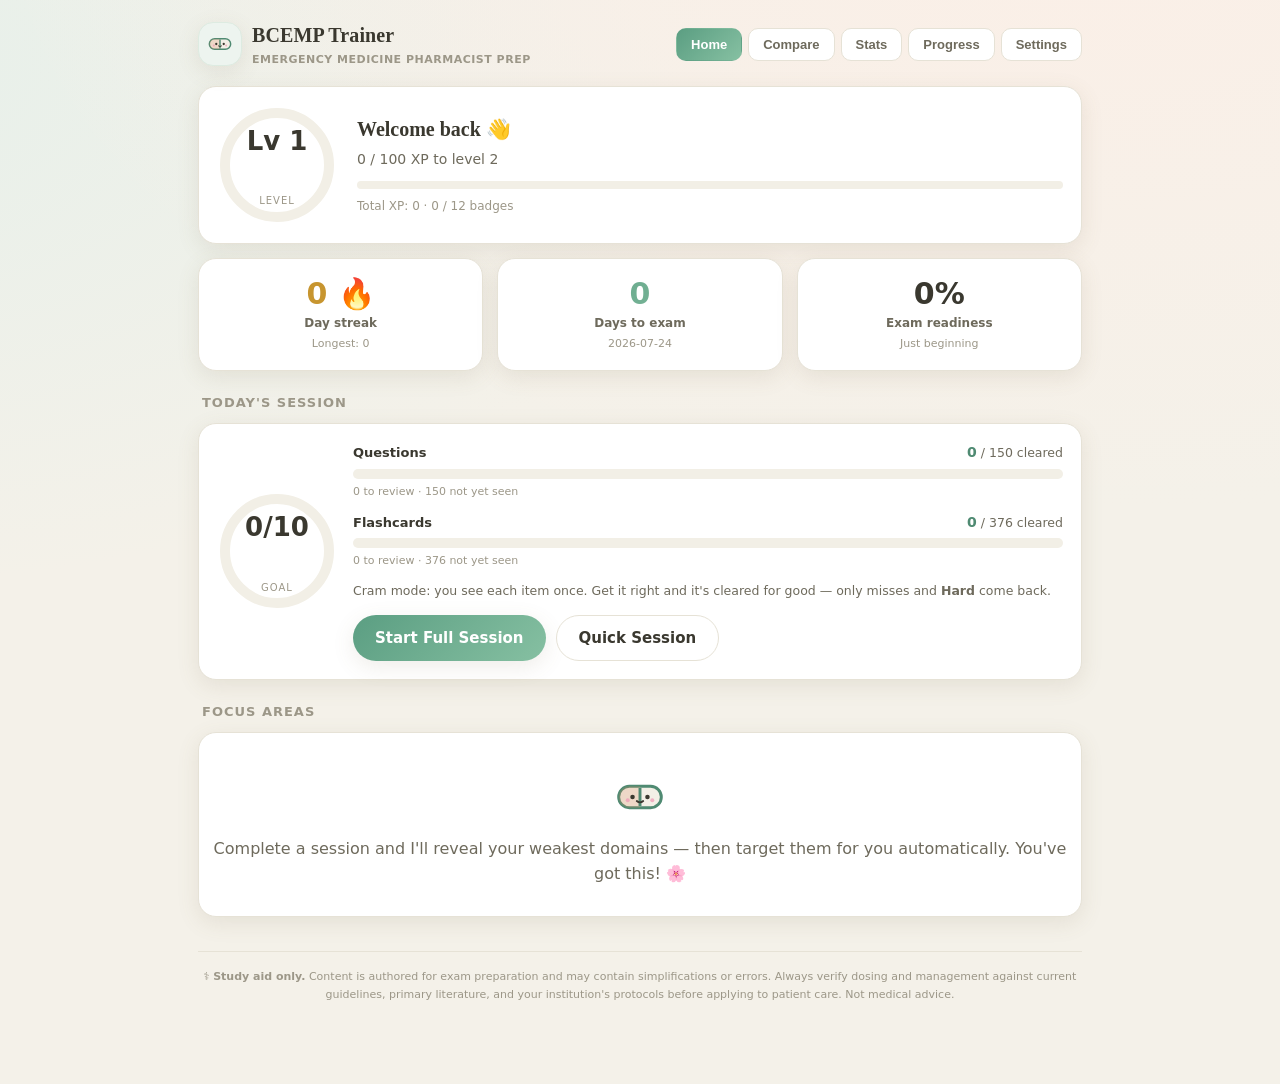
==== commit 16e5a393: "Switch to cram scheduling: clear items once, repeat only misses Exam moved up to this Friday, so lon" ====
--- a/BCEMP-Trainer.html
+++ b/BCEMP-Trainer.html
@@ -185,6 +185,18 @@
 .cmp-table td.cmp-rl, .cmp-table th.cmp-rl { color: var(--text-faint); font-weight: 600; font-size: 12px; min-width: 120px; background: var(--bg-elev); }
 .cmp-table tbody tr:hover td { background: rgba(79,138,114,.06); }
 
+/* ---------- cram burn-down ---------- */
+.bd { margin-bottom: 12px; }
+.bd-top { display: flex; justify-content: space-between; align-items: baseline; margin-bottom: 5px; }
+.bd-l { font-size: 13px; font-weight: 700; }
+.bd-n { font-size: 12.5px; color: var(--text-dim); }
+.bd-n b { color: var(--accent); font-size: 14px; }
+.bd-track { height: 10px; background: var(--bg-elev2); border-radius: 6px; overflow: hidden; display: flex; }
+.bd-track > span { display: block; height: 100%; transition: width .5s; }
+.bd-c { background: var(--grad); }
+.bd-r { background: var(--warn); }
+.bd-key { font-size: 11px; color: var(--text-faint); margin-top: 4px; }
+
 /* ---------- stats cheat sheet ---------- */
 .fx-grid { display: grid; grid-template-columns: repeat(auto-fill, minmax(250px, 1fr)); gap: 12px; }
 .fx { background: var(--bg-elev); border: 1px solid var(--border); border-radius: var(--radius); padding: 13px 15px; box-shadow: var(--shadow); }
@@ -198,6 +210,9 @@
 .stat-table th, .stat-table td { padding: 10px 12px; text-align: left; border: 1px solid var(--border); vertical-align: top; }
 .stat-table th { background: var(--bg-elev2); color: var(--accent); font-weight: 700; font-size: 12px; }
 .stat-table td.cmp-rl, .stat-table th.cmp-rl { background: var(--bg-elev2); color: var(--text-dim); font-weight: 700; font-size: 12px; }
+
+.tg { font-family: var(--font-head); font-size: 15px; font-weight: 600; color: var(--accent); }
+.stat-table td.tg-test { font-weight: 700; color: var(--text); }
 
 .term { padding: 10px 0; border-top: 1px solid var(--border); }
 .term.first { border-top: none; padding-top: 2px; }
@@ -1473,6 +1488,54 @@
              ["You FAIL to reject H₀", "Correct", "TYPE II ERROR (β) — false negative"]] }
   ],
 
+  tests: [
+    { group: "Continuous outcome, normally distributed — PARAMETRIC",
+      head: ["What you are comparing", "Test", "Notes / assumptions"],
+      rows: [
+        ["2 independent groups", "Independent (unpaired) Student t-test", "Assumes normality and roughly equal variances. Example: mean SBP on drug vs placebo."],
+        ["2 paired or related measurements", "Paired t-test", "Same patients before vs after, or matched pairs. Analyzes the within-person differences."],
+        ["3 or more independent groups", "One-way ANOVA", "Tells you only THAT a difference exists — you still need a post-hoc test to find where."],
+        ["3+ repeated measures in the same subjects", "Repeated-measures ANOVA", "Same patients measured at several timepoints."],
+        ["2 or more independent variables (factors)", "Two-way ANOVA", "Can also test for interaction between the two factors."],
+        ["Comparing means while adjusting for a covariate", "ANCOVA", "Adjusts for a continuous confounder such as the baseline value."],
+        ["Post-hoc, after a significant ANOVA", "Tukey HSD, Bonferroni, Scheffé", "Controls the inflated type I error created by multiple pairwise comparisons."]
+      ] },
+
+    { group: "Continuous or ordinal, NOT normally distributed — NONPARAMETRIC",
+      head: ["What you are comparing", "Test", "Parametric equivalent"],
+      rows: [
+        ["2 independent groups", "Mann-Whitney U (Wilcoxon rank-sum)", "Unpaired t-test"],
+        ["2 paired or related measurements", "Wilcoxon signed-rank", "Paired t-test"],
+        ["3 or more independent groups", "Kruskal-Wallis", "One-way ANOVA"],
+        ["3+ related groups / repeated measures", "Friedman test", "Repeated-measures ANOVA"],
+        ["When to choose nonparametric at all", "Ordinal data, skewed distribution, or small sample", "Pain scores, Likert scales, NYHA class, length of stay"]
+      ] },
+
+    { group: "Categorical (nominal) outcome",
+      head: ["What you are comparing", "Test", "Notes / assumptions"],
+      rows: [
+        ["Proportions across 2+ independent groups", "Chi-square (χ²) test", "Needs expected count of at least 5 in every cell, and independent observations."],
+        ["Same question but sparse table / expected count < 5", "Fisher exact test", "Use instead of chi-square when the sample is small."],
+        ["Paired before-and-after categorical data", "McNemar test", "Same subject measured twice, e.g. positive before vs after treatment."],
+        ["Predicting a binary outcome from several variables", "Logistic regression", "Reports odds ratios and adjusts for confounders."]
+      ] },
+
+    { group: "Time-to-event (survival) data",
+      head: ["What you are comparing", "Test", "Notes / assumptions"],
+      rows: [
+        ["Survival between groups", "Log-rank test", "Compares Kaplan-Meier curves and handles censored patients."],
+        ["Survival adjusted for multiple covariates", "Cox proportional hazards regression", "Reports hazard ratios; assumes hazards stay proportional over time."]
+      ] },
+
+    { group: "Association and prediction",
+      head: ["What you are measuring", "Test", "Notes / assumptions"],
+      rows: [
+        ["Association between 2 normally distributed continuous variables", "Pearson correlation (r)", "r runs from −1 to +1. Correlation is not causation."],
+        ["Association with ordinal or non-normal data", "Spearman rank correlation (rho)", "Rank-based, so robust to outliers and skew."],
+        ["Predicting a continuous outcome", "Linear regression", "Multiple linear regression adjusts for several predictors at once."]
+      ] }
+  ],
+
   terms: [
     { t: "Null hypothesis (H₀)", d: "The assumption of NO difference or no association. Every test starts by assuming it is true. You never accept or prove H₀ — you only reject it or fail to reject it." },
     { t: "Alternative hypothesis (H₁ / Hₐ)", d: "The claim that a real difference or association exists. Two-tailed tests look for a difference in either direction; one-tailed only in one." },
@@ -1489,7 +1552,11 @@
     { t: "I² (heterogeneity)", d: "In meta-analysis, the proportion of variability due to real differences between studies rather than chance. Under 25% low, ~50% moderate, over 75% considerable — pooling may not be appropriate." },
     { t: "Intention-to-treat (ITT)", d: "Analyze every patient in the group they were randomized to, regardless of adherence. Preserves randomization and estimates real-world EFFECTIVENESS. Preferred in superiority trials." },
     { t: "Per-protocol (PP)", d: "Analyze only adherent completers. Estimates biological EFFICACY but reintroduces selection bias. Required alongside ITT in noninferiority trials." },
-    { t: "Noninferiority margin (delta)", d: "The largest difference that would still be considered clinically acceptable. Chosen in advance; noninferiority is claimed only if the CI stays within it." }
+    { t: "Noninferiority margin (delta)", d: "The largest difference that would still be considered clinically acceptable. Chosen in advance; noninferiority is claimed only if the CI stays within it." },
+    { t: "Nominal data", d: "Named categories with no inherent order — sex, blood type, drug allergy yes/no. Summarize as counts and proportions; analyze with chi-square or Fisher exact." },
+    { t: "Ordinal data", d: "Ordered categories with unequal spacing between them — pain 0-10, NYHA class, Likert scales. Summarize with median and IQR; use nonparametric tests." },
+    { t: "Interval data", d: "Ordered with equal intervals but no true zero — degrees Celsius. Ratios are meaningless (20°C is not twice as warm as 10°C)." },
+    { t: "Ratio data", d: "Equal intervals WITH a true zero — weight, blood pressure, time to event. The most informative type; use mean and SD if normally distributed." }
   ],
 
   pearls: [
@@ -1500,7 +1567,10 @@
     "Sensitivity and specificity are properties of the TEST. PPV and NPV depend on the PREVALENCE in your population — the same test performs differently in a screening clinic than in the ED.",
     "Composite endpoints are often driven by the softest component (e.g. revascularization rather than death). Always check the individual components.",
     "Surrogate endpoints (LDL, HbA1c, blood pressure) are not patient-oriented outcomes (death, MI, stroke). A drug can improve one and worsen the other.",
-    "Failing to reject H₀ does not prove there is no difference — the study may simply have been underpowered. Absence of evidence is not evidence of absence."
+    "Failing to reject H₀ does not prove there is no difference — the study may simply have been underpowered. Absence of evidence is not evidence of absence.",
+    "Running several t-tests instead of one ANOVA inflates the type I error. Three groups means three comparisons, and at α = 0.05 each the family-wise error rate climbs to roughly 14%. Use ANOVA, then a post-hoc test.",
+    "Parametric tests assume continuous, roughly normally distributed data with similar variances and independent observations. Violate those and you switch to the nonparametric twin — the question being asked stays the same.",
+    "Match the test to the DATA TYPE first, then the number of groups, then whether the groups are paired. Those three questions identify the right test almost every time."
   ]
 };
 
@@ -1511,7 +1581,7 @@
 window.App = window.App || {};
 
 App.STORAGE_KEY = "bcemp_state_v1";
-App.DEFAULT_EXAM_DATE = "2026-08-05"; // ~1 month out; editable in Settings
+App.DEFAULT_EXAM_DATE = "2026-07-24"; // exam day (Friday); editable in Settings
 
 /* ---------- date helpers (local time, YYYY-MM-DD) ---------- */
 App.date = {
@@ -1632,19 +1702,37 @@
 
 </script>
 <script>
-/* srs.js — SM-2-lite spaced-repetition scheduling shared by flashcards and
- * missed questions. Ratings: "again" | "hard" | "good" | "easy".
- * A card record: { ease, interval(days), dueDate, reps, lapses, lastSeen } */
+/* srs.js — CRAM scheduling (exam is days away, not months).
+ *
+ * Rule: you see an item ONCE. If you get it right ("good"/"easy", or a correct
+ * MCQ answer) it is RETIRED and never resurfaces. If you miss it ("again") or
+ * flag it ("hard") it stays in the pool and comes back in the next session.
+ *
+ * This deliberately replaces the old SM-2 spacing, which kept re-showing
+ * already-mastered material — useless with only days left.
+ *
+ * A card record: { retired, interval(days), dueDate, reps, lapses, lastSeen, ease } */
 window.App = window.App || {};
 
 App.SRS = {
+  RETIRE_DAYS: 3650, // effectively forever
+
   newCard: function () {
-    return { ease: 2.5, interval: 0, dueDate: App.date.today(), reps: 0, lapses: 0, lastSeen: null };
-  },
-
-  /* is this stored card due today (or overdue)? un-tracked items are "new". */
+    return { ease: 2.5, interval: 0, dueDate: App.date.today(), reps: 0, lapses: 0, lastSeen: null, retired: false };
+  },
+
+  /* a cleared item — answered correctly / rated good or easy */
+  isRetired: function (card) {
+    if (!card) return false;
+    if (card.retired) return true;
+    // legacy SM-2 cards: a future due date means it was answered correctly before
+    return App.date.diffDays(App.date.today(), card.dueDate) < 0;
+  },
+
+  /* due = still owed a review. Untracked items are "new" (available, not due). */
   isDue: function (card) {
-    if (!card) return true;
+    if (!card) return true;             // never seen
+    if (this.isRetired(card)) return false;
     return App.date.diffDays(App.date.today(), card.dueDate) >= 0;
   },
   overdueDays: function (card) {
@@ -1656,28 +1744,21 @@
   rate: function (card, rating) {
     card = card || this.newCard();
     var today = App.date.today();
-
-    if (rating === "again") {
-      card.reps = 0;
-      card.lapses = (card.lapses || 0) + 1;
-      card.interval = 0;                       // resurfaces in the next session
-      card.ease = Math.max(1.3, card.ease - 0.2);
+    card.reps = (card.reps || 0) + 1;
+    card.lastSeen = today;
+
+    if (rating === "again" || rating === "hard") {
+      // keep it in rotation — back in the next session
+      card.retired = false;
+      card.interval = 0;
+      card.dueDate = today;
+      if (rating === "again") card.lapses = (card.lapses || 0) + 1;
     } else {
-      if (card.reps === 0) {
-        card.interval = rating === "easy" ? 3 : 1;
-      } else if (card.reps === 1) {
-        card.interval = rating === "easy" ? 6 : (rating === "hard" ? 3 : 4);
-      } else {
-        var mult = rating === "hard" ? 0.8 : (rating === "easy" ? 1.3 : 1);
-        card.interval = Math.max(1, Math.round(card.interval * card.ease * mult));
-      }
-      card.reps++;
-      var delta = rating === "hard" ? -0.15 : (rating === "easy" ? 0.15 : 0);
-      card.ease = Math.min(3.0, Math.max(1.3, card.ease + delta));
+      // "good" or "easy" — cleared, do not show again
+      card.retired = true;
+      card.interval = this.RETIRE_DAYS;
+      card.dueDate = App.date.addDays(today, this.RETIRE_DAYS);
     }
-
-    card.dueDate = App.date.addDays(today, card.interval);
-    card.lastSeen = today;
     return card;
   },
 
@@ -1801,6 +1882,30 @@
       if (c && App.SRS.isDue(c)) fDue++;
     });
     return { questions: qDue, flashcards: fDue };
+  },
+
+  /* burn-down for cram mode: how much of each bank is cleared vs still owed
+   * vs never seen. This is the "am I making a dent" number. */
+  coverage: function () {
+    var st = App.Store.get();
+    function tally(items, map) {
+      var cleared = 0, review = 0, unseen = 0;
+      items.forEach(function (it) {
+        var c = map[it.id];
+        if (!c) unseen++;
+        else if (App.SRS.isDue(c)) review++;   // missed or flagged hard
+        else cleared++;                        // retired
+      });
+      var total = items.length;
+      return {
+        total: total, cleared: cleared, review: review, unseen: unseen,
+        pct: total ? Math.round((cleared / total) * 100) : 0
+      };
+    }
+    return {
+      questions: tally(App.Content.questions(), st.srs.questions),
+      flashcards: tally(App.Content.flashcards(), st.srs.flashcards)
+    };
   }
 };
 
@@ -1950,8 +2055,8 @@
 
 App.Session = {
   MODES: {
-    quick: { flashcards: 3, questions: 6, label: "Quick (~15 min)" },
-    full:  { flashcards: 5, questions: 12, label: "Full (~25–30 min)" }
+    quick: { flashcards: 8,  questions: 8,  label: "Quick (~10 min)" },
+    full:  { flashcards: 25, questions: 20, label: "Full cram (~25 min)" }
   },
 
   _shuffle: function (arr) {
@@ -1983,12 +2088,11 @@
 
     /* ---------- questions: due review + weak-topic + new ---------- */
     var allQ = App.Content.questions();
-    var dueQ = [], newQ = [], seenQ = [];
+    var dueQ = [], newQ = [];   // retired questions are deliberately dropped
     allQ.forEach(function (q) {
       var c = st.srs.questions[q.id];
       if (!c) newQ.push(q);
       else if (App.SRS.isDue(c)) dueQ.push(q);
-      else seenQ.push(q);
     });
     dueQ.sort(function (a, b) {
       return App.SRS.overdueDays(st.srs.questions[b.id]) - App.SRS.overdueDays(st.srs.questions[a.id]);
@@ -2002,22 +2106,20 @@
       }
     }
 
-    // ~40% due reviews (spaced repetition priority)
-    add(dueQ, Math.ceil(cfg.questions * 0.4));
-
-    // ~30% weighted toward the two weakest domains
+    // 1. everything you missed or flagged hard comes back first
+    add(dueQ, cfg.questions);
+
+    // 2. then unseen questions, weighted toward your two weakest domains
     var weak = App.Analytics.weakestDomains(2).map(function (d) { return d.id; });
     if (weak.length) {
-      var weakPool = this._shuffle(newQ.concat(seenQ).filter(function (q) { return weak.indexOf(q.domain) !== -1; }));
+      var weakPool = this._shuffle(newQ.filter(function (q) { return weak.indexOf(q.domain) !== -1; }));
       add(weakPool, Math.ceil(cfg.questions * 0.3));
     }
 
-    // fill remainder with new questions, proportional to domain exam weight
-    var weightedNew = this._weightByDomain(this._shuffle(newQ));
-    add(weightedNew, cfg.questions - picked.length);
-
-    // last resort: any not-yet-used seen questions
-    add(this._shuffle(seenQ), cfg.questions - picked.length);
+    // 3. fill the rest with unseen questions, proportional to exam weight.
+    //    Nothing already cleared is ever added back - the session just gets
+    //    shorter as you burn down the bank.
+    add(this._weightByDomain(this._shuffle(newQ)), cfg.questions - picked.length);
 
     return {
       mode: mode,
@@ -2283,7 +2385,7 @@
     var prog = App.Game.levelProgress(p.xp);
     var days = App.date.daysUntil(st.settings.examDate);
     var readiness = App.Analytics.readiness();
-    var due = App.Analytics.dueCounts();
+    var cov = App.Analytics.coverage();
     var today = App.todayActivity();
     var goal = st.settings.dailyGoalQuestions || 10;
     var todayPct = Math.min(100, Math.round((today.questions / goal) * 100));
@@ -2314,10 +2416,9 @@
       '<div style="display:flex;align-items:center;gap:16px;flex-wrap:wrap">' +
         this.ring(todayPct, today.questions + "/" + goal, "goal") +
         '<div style="flex:1;min-width:220px">' +
-          '<div style="font-size:15px;margin-bottom:6px">' +
-            '<b>' + due.flashcards + '</b> flashcards &amp; <b>' + due.questions + '</b> questions due for review' +
-          '</div>' +
-          '<div style="color:var(--text-dim);font-size:13px;margin-bottom:14px">A daily session mixes spaced-repetition reviews, weak-topic drilling, and new material. Keep the streak alive!</div>' +
+          this._burndown("Questions", cov.questions) +
+          this._burndown("Flashcards", cov.flashcards) +
+          '<div style="color:var(--text-dim);font-size:12.5px;margin:10px 0 14px">Cram mode: you see each item once. Get it right and it\'s cleared for good — only misses and <b>Hard</b> come back.</div>' +
           '<div class="btn-row">' +
             '<button class="btn btn-primary" id="startFull">Start Full Session</button>' +
             '<button class="btn btn-ghost" id="startQuick">Quick Session</button>' +
@@ -2353,6 +2454,21 @@
     this.root.innerHTML = html;
     document.getElementById("startFull").onclick = function () { App.UI.startSession("full"); };
     document.getElementById("startQuick").onclick = function () { App.UI.startSession("quick"); };
+  },
+
+  /* cram burn-down bar: cleared | to review | not yet seen */
+  _burndown: function (label, c) {
+    var pctC = c.total ? (c.cleared / c.total) * 100 : 0;
+    var pctR = c.total ? (c.review / c.total) * 100 : 0;
+    return '<div class="bd">' +
+      '<div class="bd-top"><span class="bd-l">' + label + '</span>' +
+      '<span class="bd-n"><b>' + c.cleared + '</b> / ' + c.total + ' cleared</span></div>' +
+      '<div class="bd-track">' +
+        '<span class="bd-c" style="width:' + pctC + '%"></span>' +
+        '<span class="bd-r" style="width:' + pctR + '%"></span>' +
+      '</div>' +
+      '<div class="bd-key">' + c.review + ' to review · ' + c.unseen + ' not yet seen</div>' +
+    '</div>';
   },
 
   _domRow: function (d, mastery) {
@@ -2490,6 +2606,28 @@
       if (t.note) html += '<div class="fx-note">' + self.esc(t.note) + '</div>';
       html += '</div>';
     });
+
+    /* --- choosing a statistical test --- */
+    if (B.tests && B.tests.length) {
+      html += '<div class="section-title">Choosing a statistical test</div>';
+      html += '<div style="color:var(--text-faint);font-size:12px;margin:-4px 4px 12px">Ask in this order: what DATA TYPE is the outcome → how many groups → are they paired?</div>';
+      B.tests.forEach(function (g) {
+        html += '<div class="card cmp-card"><div class="tg">' + self.esc(g.group) + '</div>';
+        html += '<div class="cmp-scroll" style="margin-top:10px"><table class="stat-table"><thead><tr>';
+        g.head.forEach(function (h, i) {
+          html += '<th' + (i === 0 ? ' class="cmp-rl"' : '') + '>' + self.esc(h) + '</th>';
+        });
+        html += '</tr></thead><tbody>';
+        g.rows.forEach(function (r) {
+          html += '<tr><td class="cmp-rl">' + self.esc(r[0]) + '</td>';
+          for (var i = 1; i < r.length; i++) {
+            html += '<td' + (i === 1 ? ' class="tg-test"' : '') + '>' + self.esc(r[i]) + '</td>';
+          }
+          html += '</tr>';
+        });
+        html += '</tbody></table></div></div>';
+      });
+    }
 
     /* --- terms --- */
     html += '<div class="section-title">Definitions</div><div class="card">';
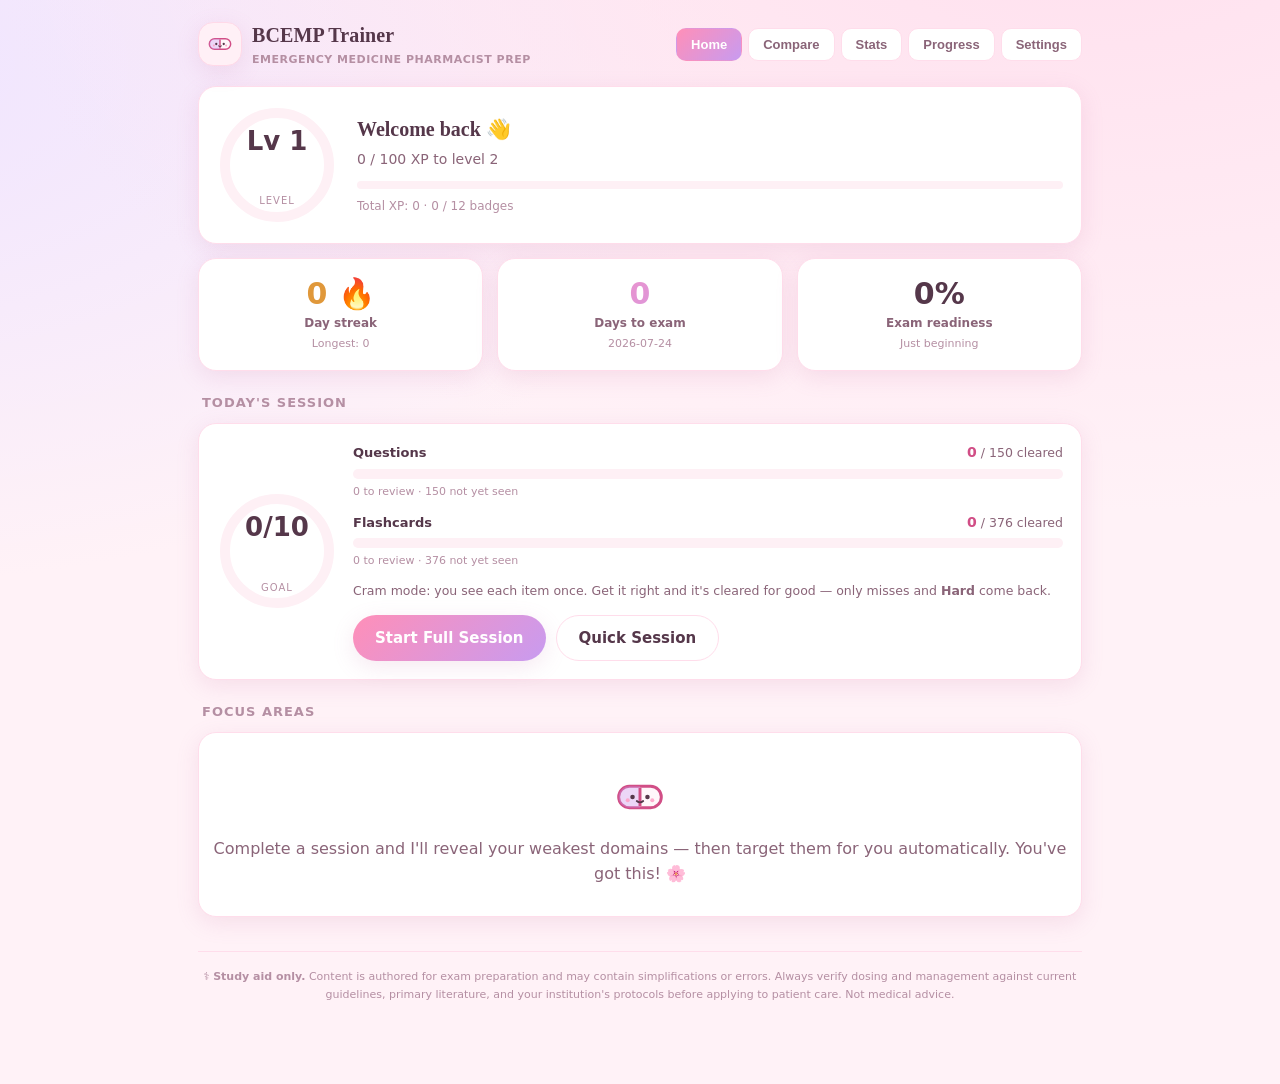
==== commit 68c1416b: "Retheme from matcha to strawberry pink Swap the palette to Strawberry Milk: soft pink page (#FFF2F7)" ====
--- a/BCEMP-Trainer.html
+++ b/BCEMP-Trainer.html
@@ -10,21 +10,21 @@
 <title>BCEMP Trainer</title>
 <style>
 :root {
-  --bg: #F4F1E9;
+  --bg: #FFF2F7;
   --bg-elev: #FFFFFF;
-  --bg-elev2: #F2EFE6;
-  --border: #E6E2D6;
-  --text: #3A382F;
-  --text-dim: #6E6A5C;
-  --text-faint: #9C9788;
-  --accent: #4F8A72;
-  --accent2: #E0895B;
-  --good: #5B8F4F;
-  --bad: #C4633F;
-  --warn: #C7952F;
+  --bg-elev2: #FEF0F5;
+  --border: #FFDDEB;
+  --text: #55374A;
+  --text-dim: #8A6478;
+  --text-faint: #B58FA3;
+  --accent: #D14E86;
+  --accent2: #C89BF0;
+  --good: #2FA37B;
+  --bad: #E05A6B;
+  --warn: #E0983A;
   --radius: 18px;
-  --shadow: 0 6px 22px rgba(120,105,70,.12);
-  --grad: linear-gradient(135deg, #5B9E82, #86C0A2);
+  --shadow: 0 6px 22px rgba(200,120,165,.16);
+  --grad: linear-gradient(135deg, #FF8FB8, #C89BF0);
   --font-body: ui-rounded, "SF Pro Rounded", "Hiragino Maru Gothic ProN", "Quicksand", "Nunito", system-ui, -apple-system, "Segoe UI", sans-serif;
   --font-head: ui-serif, "New York", Georgia, "Lora", "Times New Roman", serif;
 }
@@ -32,8 +32,8 @@
 * { box-sizing: border-box; }
 html, body { margin: 0; padding: 0; }
 body {
-  background: radial-gradient(1100px 600px at 85% -8%, #FBEFE7, transparent),
-              radial-gradient(900px 520px at -12% 6%, #E7F0EA, transparent), var(--bg);
+  background: radial-gradient(1100px 600px at 85% -8%, #FFE0EE, transparent),
+              radial-gradient(900px 520px at -12% 6%, #EFE4FF, transparent), var(--bg);
   color: var(--text);
   font-family: var(--font-body);
   -webkit-font-smoothing: antialiased;
@@ -46,7 +46,7 @@
 /* ---------- top bar ---------- */
 .topbar { display: flex; align-items: center; justify-content: space-between; gap: 12px; margin-bottom: 18px; flex-wrap: wrap; }
 .brand { display: flex; align-items: center; gap: 10px; }
-.brand .logo { width: 44px; height: 44px; border-radius: 15px; background: #EDF4EF; border: 1.5px solid #DDEBE1; display: grid; place-items: center; box-shadow: var(--shadow); }
+.brand .logo { width: 44px; height: 44px; border-radius: 15px; background: #FFF0F6; border: 1.5px solid #FFD9E8; display: grid; place-items: center; box-shadow: var(--shadow); }
 .brand .logo svg { width: 32px; height: 32px; display: block; }
 .brand h1 { font-family: var(--font-head); font-size: 20px; font-weight: 600; margin: 0; letter-spacing: .1px; }
 .brand small { display: block; color: var(--text-faint); font-size: 11px; font-weight: 600; letter-spacing: .5px; }
@@ -101,13 +101,13 @@
 .dom-row .track { flex: 1; height: 9px; background: var(--bg-elev2); border-radius: 6px; overflow: hidden; }
 .dom-row .track > span { display: block; height: 100%; border-radius: 6px; }
 .dom-row .pct { flex: 0 0 62px; text-align: right; font-size: 12px; color: var(--text-dim); font-variant-numeric: tabular-nums; }
-.bar-good { background: var(--good); } .bar-mid { background: var(--warn); } .bar-bad { background: var(--bad); } .bar-none { background: #DDD8CA; }
+.bar-good { background: var(--good); } .bar-mid { background: var(--warn); } .bar-bad { background: var(--bad); } .bar-none { background: #F3DCE7; }
 
 /* ---------- heatmap ---------- */
 .heat { display: grid; grid-template-columns: repeat(15, 1fr); gap: 5px; }
-.heat .cell { aspect-ratio: 1; border-radius: 5px; background: #ECE8DD; }
-.heat .l1 { background: rgba(79,138,114,.28); } .heat .l2 { background: rgba(79,138,114,.5); }
-.heat .l3 { background: rgba(79,138,114,.75); } .heat .l4 { background: var(--accent); }
+.heat .cell { aspect-ratio: 1; border-radius: 5px; background: #FBE2EE; }
+.heat .l1 { background: rgba(209,78,134,.25); } .heat .l2 { background: rgba(209,78,134,.45); }
+.heat .l3 { background: rgba(209,78,134,.7); } .heat .l4 { background: var(--accent); }
 
 /* ---------- badges ---------- */
 .badges { display: flex; flex-wrap: wrap; gap: 10px; }
@@ -127,8 +127,8 @@
 .opt { display: block; width: 100%; text-align: left; background: var(--bg-elev2); color: var(--text); border: 1.5px solid var(--border); border-radius: 12px; padding: 14px 16px; margin-bottom: 10px; cursor: pointer; font-size: 15px; transition: .12s; }
 .opt:hover:not(:disabled) { border-color: var(--accent); }
 .opt:disabled { cursor: default; }
-.opt.correct { border-color: var(--good); background: rgba(91,143,79,.14); }
-.opt.wrong { border-color: var(--bad); background: rgba(196,99,63,.12); }
+.opt.correct { border-color: var(--good); background: rgba(47,163,123,.13); }
+.opt.wrong { border-color: var(--bad); background: rgba(224,90,107,.12); }
 .opt .mark { float: right; font-weight: 800; }
 
 .rationale { background: var(--bg-elev2); border-left: 3px solid var(--accent); border-radius: 8px; padding: 14px 16px; margin: 6px 0 16px; font-size: 14px; color: var(--text-dim); }
@@ -158,8 +158,8 @@
 .field input, .field select { width: 100%; background: var(--bg-elev2); border: 1px solid var(--border); border-radius: 10px; padding: 11px 12px; color: var(--text); font-size: 14px; }
 .hint { font-size: 12px; color: var(--text-faint); margin-top: 6px; }
 .notice { border-radius: 10px; padding: 12px 14px; font-size: 13px; margin: 10px 0; }
-.notice.ok { background: rgba(91,143,79,.14); border: 1px solid var(--good); color: #3B6D2F; }
-.notice.err { background: rgba(196,99,63,.12); border: 1px solid var(--bad); color: #8A3B2A; white-space: pre-wrap; }
+.notice.ok { background: rgba(47,163,123,.13); border: 1px solid var(--good); color: #1F7A5C; }
+.notice.err { background: rgba(224,90,107,.12); border: 1px solid var(--bad); color: #A83A4A; white-space: pre-wrap; }
 
 .disclaimer { font-size: 11px; color: var(--text-faint); text-align: center; margin-top: 34px; line-height: 1.6; border-top: 1px solid var(--border); padding-top: 16px; }
 
@@ -183,7 +183,7 @@
 .cmp-table th, .cmp-table td { padding: 9px 11px; text-align: left; border-bottom: 1px solid var(--border); vertical-align: top; }
 .cmp-table th { font-size: 12px; font-weight: 700; color: var(--accent); background: var(--bg-elev2); position: sticky; top: 0; }
 .cmp-table td.cmp-rl, .cmp-table th.cmp-rl { color: var(--text-faint); font-weight: 600; font-size: 12px; min-width: 120px; background: var(--bg-elev); }
-.cmp-table tbody tr:hover td { background: rgba(79,138,114,.06); }
+.cmp-table tbody tr:hover td { background: rgba(209,78,134,.05); }
 
 /* ---------- cram burn-down ---------- */
 .bd { margin-bottom: 12px; }
@@ -255,7 +255,7 @@
   <div class="wrap">
     <div class="topbar">
       <div class="brand">
-        <div class="logo"><svg viewBox="0 0 48 48" width="32" height="32" aria-hidden="true"><rect x="8" y="16" width="32" height="16" rx="8" fill="#F3EFE6" stroke="#4F8A72" stroke-width="2.2"/><path d="M16 16h8v16h-8a8 8 0 0 1-8-8 8 8 0 0 1 8-8z" fill="#E0895B" opacity="0.22"/><path d="M24 17.2V30.8" stroke="#4F8A72" stroke-width="2.2"/><circle cx="18.4" cy="24" r="1.7" fill="#3A382F"/><circle cx="29.6" cy="24" r="1.7" fill="#3A382F"/><circle cx="14.8" cy="26.4" r="1.5" fill="#EE9BB6" opacity="0.75"/><circle cx="33.2" cy="26.4" r="1.5" fill="#EE9BB6" opacity="0.75"/><path d="M21.6 27q2.4 2.1 4.8 0" stroke="#3A382F" stroke-width="1.4" fill="none" stroke-linecap="round"/></svg></div>
+        <div class="logo"><svg viewBox="0 0 48 48" width="32" height="32" aria-hidden="true"><rect x="8" y="16" width="32" height="16" rx="8" fill="#FFF6FA" stroke="#D14E86" stroke-width="2.2"/><path d="M16 16h8v16h-8a8 8 0 0 1-8-8 8 8 0 0 1 8-8z" fill="#C89BF0" opacity="0.35"/><path d="M24 17.2V30.8" stroke="#D14E86" stroke-width="2.2"/><circle cx="18.4" cy="24" r="1.7" fill="#55374A"/><circle cx="29.6" cy="24" r="1.7" fill="#55374A"/><circle cx="14.8" cy="26.4" r="1.5" fill="#FF9EC4" opacity="0.85"/><circle cx="33.2" cy="26.4" r="1.5" fill="#FF9EC4" opacity="0.85"/><path d="M21.6 27q2.4 2.1 4.8 0" stroke="#55374A" stroke-width="1.4" fill="none" stroke-linecap="round"/></svg></div>
         <div>
           <h1>BCEMP Trainer</h1>
           <small>EMERGENCY MEDICINE PHARMACIST PREP</small>
@@ -2304,12 +2304,12 @@
   mascot: function (px, cls) {
     px = px || 32;
     return '<svg class="' + (cls || "") + '" viewBox="0 0 48 48" width="' + px + '" height="' + px + '" aria-hidden="true">' +
-      '<rect x="8" y="16" width="32" height="16" rx="8" fill="#F3EFE6" stroke="#4F8A72" stroke-width="2.2"/>' +
-      '<path d="M16 16h8v16h-8a8 8 0 0 1-8-8 8 8 0 0 1 8-8z" fill="#E0895B" opacity="0.22"/>' +
-      '<path d="M24 17.2V30.8" stroke="#4F8A72" stroke-width="2.2"/>' +
-      '<circle cx="18.4" cy="24" r="1.7" fill="#3A382F"/><circle cx="29.6" cy="24" r="1.7" fill="#3A382F"/>' +
-      '<circle cx="14.8" cy="26.4" r="1.5" fill="#EE9BB6" opacity="0.75"/><circle cx="33.2" cy="26.4" r="1.5" fill="#EE9BB6" opacity="0.75"/>' +
-      '<path d="M21.6 27q2.4 2.1 4.8 0" stroke="#3A382F" stroke-width="1.4" fill="none" stroke-linecap="round"/>' +
+      '<rect x="8" y="16" width="32" height="16" rx="8" fill="#FFF6FA" stroke="#D14E86" stroke-width="2.2"/>' +
+      '<path d="M16 16h8v16h-8a8 8 0 0 1-8-8 8 8 0 0 1 8-8z" fill="#C89BF0" opacity="0.35"/>' +
+      '<path d="M24 17.2V30.8" stroke="#D14E86" stroke-width="2.2"/>' +
+      '<circle cx="18.4" cy="24" r="1.7" fill="#55374A"/><circle cx="29.6" cy="24" r="1.7" fill="#55374A"/>' +
+      '<circle cx="14.8" cy="26.4" r="1.5" fill="#FF9EC4" opacity="0.85"/><circle cx="33.2" cy="26.4" r="1.5" fill="#FF9EC4" opacity="0.85"/>' +
+      '<path d="M21.6 27q2.4 2.1 4.8 0" stroke="#55374A" stroke-width="1.4" fill="none" stroke-linecap="round"/>' +
       '</svg>';
   },
 
@@ -2351,7 +2351,7 @@
       '<circle cx="60" cy="60" r="52" fill="none" stroke="url(#ringg)" stroke-width="10" stroke-linecap="round" ' +
       'stroke-dasharray="' + c + '" stroke-dashoffset="' + off + '" transform="rotate(-90 60 60)"/>' +
       '<defs><linearGradient id="ringg" x1="0" y1="0" x2="1" y2="1">' +
-      '<stop offset="0" stop-color="#5B9E82"/><stop offset="1" stop-color="#86C0A2"/></linearGradient></defs>' +
+      '<stop offset="0" stop-color="#FF8FB8"/><stop offset="1" stop-color="#C89BF0"/></linearGradient></defs>' +
       '</svg><div class="center"><div class="lv">' + centerTop + '</div><div class="lvl">' + centerBottom + '</div></div></div>';
   },
 
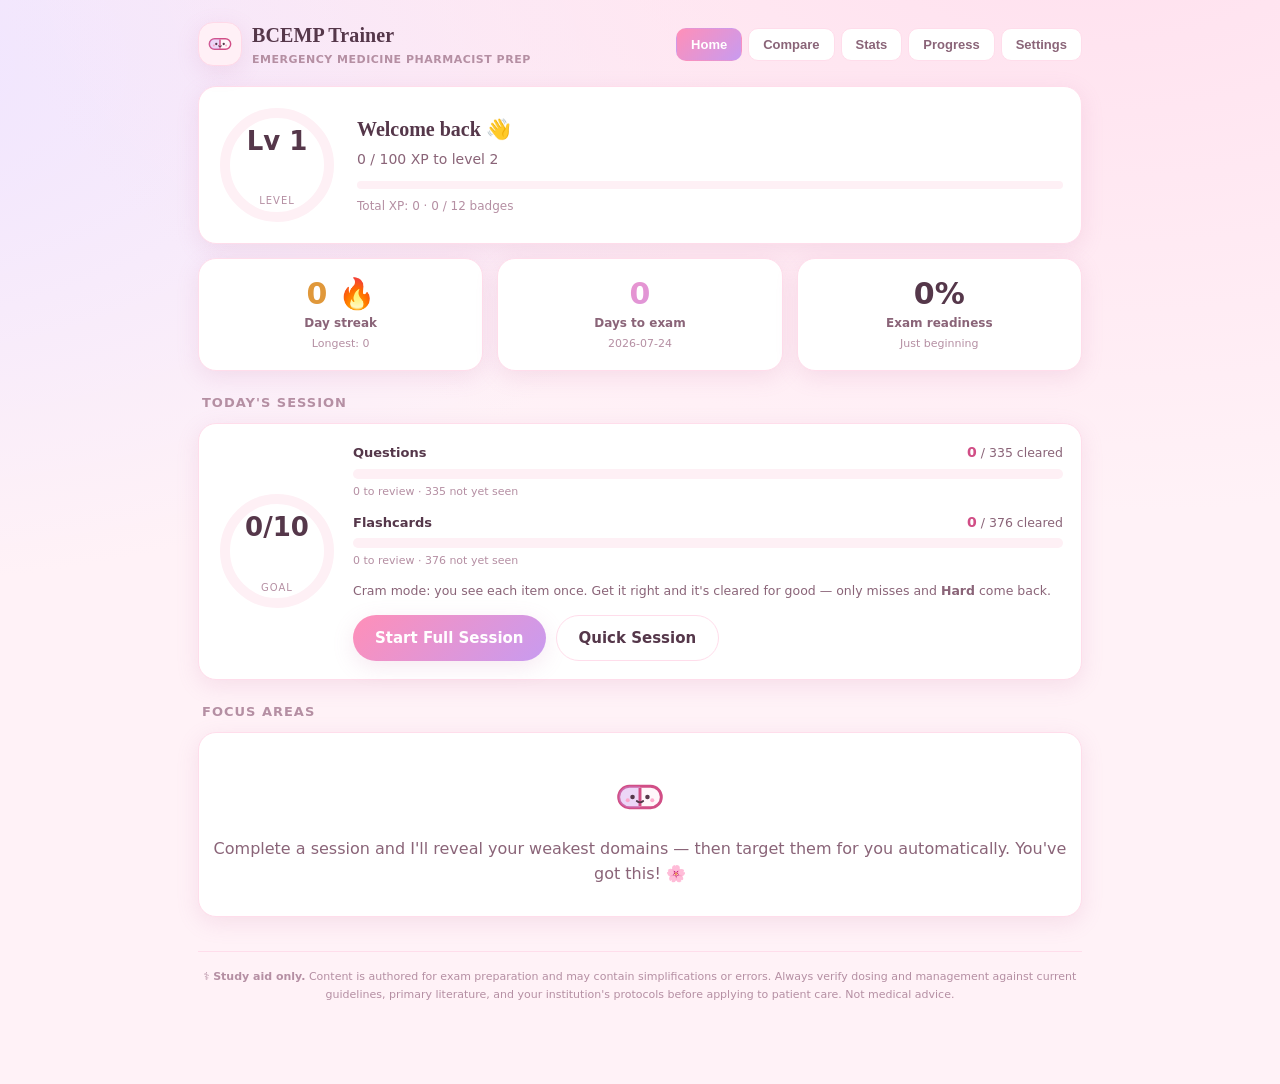
==== commit 8641ef9f: "Add 185-question practice exam bank and biostats drill" ====
--- a/BCEMP-Trainer.html
+++ b/BCEMP-Trainer.html
@@ -1,14 +1,19 @@
-<!DOCTYPE html>
+﻿<!DOCTYPE html>
 <html lang="en">
 <head>
-<meta charset="UTF-8" />
-<meta name="viewport" content="width=device-width, initial-scale=1.0, viewport-fit=cover" />
-<meta name="apple-mobile-web-app-capable" content="yes" />
-<meta name="mobile-web-app-capable" content="yes" />
-<meta name="apple-mobile-web-app-status-bar-style" content="default" />
-<meta name="theme-color" content="#F4F1E9" />
-<title>BCEMP Trainer</title>
-<style>
+  <meta charset="UTF-8" />
+  <meta name="viewport" content="width=device-width, initial-scale=1.0, viewport-fit=cover" />
+  <title>BCEMP Trainer — Emergency Medicine Pharmacist Exam Prep</title>
+
+  <!-- PWA / installable + offline -->
+  <meta name="theme-color" content="#FFF2F7" />
+  <link rel="apple-touch-icon" href="apple-touch-icon.png" />
+  <meta name="apple-mobile-web-app-capable" content="yes" />
+  <meta name="mobile-web-app-capable" content="yes" />
+  <meta name="apple-mobile-web-app-status-bar-style" content="default" />
+  <meta name="apple-mobile-web-app-title" content="BCEMP" />
+
+  <style>
 :root {
   --bg: #FFF2F7;
   --bg-elev: #FFFFFF;
@@ -249,7 +254,7 @@
   .cmp-table td[data-label]:not(.cmp-rl)::before { content: attr(data-label); display: block; font-size: 10px; font-weight: 700; color: var(--text-faint); text-transform: uppercase; letter-spacing: .5px; margin-bottom: 2px; }
 }
 
-</style>
+  </style>
 </head>
 <body>
   <div class="wrap">
@@ -270,15 +275,17 @@
       </nav>
     </div>
 
-    <main id="app"></main>
+    <main id="app"><!-- rendered by ui.js --></main>
 
     <div class="disclaimer">
-      &#9877;&#65039; <b>Study aid only.</b> Content is authored for exam preparation and may contain simplifications or errors.
+      ⚕️ <b>Study aid only.</b> Content is authored for exam preparation and may contain simplifications or errors.
       Always verify dosing and management against current guidelines, primary literature, and your institution's
       protocols before applying to patient care. Not medical advice.
     </div>
   </div>
-<script>
+
+  <!-- data (assign to window.*) -->
+  <script>
 /* BCEMP content domains, mirroring the BPS Emergency Medicine Pharmacist
  * content outline. `weight` is an approximate share of exam emphasis and is
  * used to (a) proportionally build daily sessions and (b) compute a weighted
@@ -306,8 +313,8 @@
 
 window.BCEMP_DOMAIN_MAP = window.BCEMP_DOMAINS.reduce(function (m, d) { m[d.id] = d; return m; }, {});
 
-</script>
-<script>
+  </script>
+  <script>
 /* questions.js - scored MCQ bank: Week 2 practice exam (case-based vignettes),
  * imported from BCEMP_Practice_Exams_3.html. Options are shuffled at display time.
  * Study aid only; verify against current guidelines and institutional protocols. */
@@ -914,8 +921,1301 @@
     rationale: "Aminoglycosides, fluoroquinolones, and macrolides can worsen neuromuscular blockade in myasthenia gravis, precipitating or worsening crisis; they should be avoided. Treatment includes IVIG/plasmapheresis and respiratory support." }
 ];
 
-</script>
-<script>
+  </script>
+  <script>
+/* empc24-questions.js - scored MCQ bank of 185 original board-style practice
+ * questions written by Diana Karp, spanning 21 emergency medicine topic areas
+ * (trauma, resuscitation, toxicology, ID, cardiology, neuro, obstetrics,
+ * endocrine, oncology, pulmonary, and biostatistics/research design).
+ *
+ * Case vignettes were condensed and every rationale rewritten during import
+ * into this app. Rationales cite published guidelines and primary literature
+ * by name; those citations credit the guideline authors and do not imply any
+ * organization endorsed, reviewed, or produced these questions.
+ *
+ * Convention matches data/questions.js: the correct answer is authored at
+ * index 0 and options are shuffled at display time.
+ * Study aid only; verify against current guidelines and institutional protocols. */
+window.BCEMP_EMPC24_QUESTIONS = [
+  { id: "pe24-001", domain: "trauma", difficulty: 3, tags: ["Blunt Trauma", "TBI"],
+    stem: "BB is a 56-year-old man brought in after an assault. He has no medical history and takes no medications. Vitals: HR 116, BP 147/86, RR 16, SpO2 97% on room air. GCS is 12 (E3V4M5). Exam shows bogginess and slight depression over the right parietal region, a 3-cm forehead laceration, and bruising of the right arm. Head CT shows a depressed right parietal skull fracture. Based on Brain Trauma Foundation guidelines for severe TBI, which medication is most appropriate for seizure prophylaxis?",
+    options: ["Phenytoin to prevent early post-traumatic seizures", "Phenobarbital to prevent early post-traumatic seizures", "Levetiracetam to prevent late post-traumatic seizures", "Valproate to prevent late post-traumatic seizures"], correctIndex: 0,
+    rationale: "A depressed skull fracture makes this a severe TBI. Brain Trauma Foundation guidelines recommend phenytoin to prevent EARLY post-traumatic seizures. No agent has been shown to prevent LATE seizures, which rules out the levetiracetam and valproate options on their stated indication alone; evidence for levetiracetam in early prophylaxis is growing but phenytoin is what the guideline recommends. Phenobarbital has no supporting evidence here." },
+
+  { id: "pe24-002", domain: "trauma", difficulty: 2, tags: ["Blunt Trauma", "Assessment"],
+    stem: "According to Advanced Trauma Life Support (ATLS) guidelines, which of the following is the most objective way of assessing a patient's level of consciousness?",
+    options: ["Glasgow Coma Scale (GCS)", "Emergency Severity Index (ESI)", "National Institutes of Health Stroke Scale (NIHSS)", "Los Angeles Motor Scale (LAMS)"], correctIndex: 0,
+    rationale: "ATLS identifies the GCS as the quick, simple, objective measure of consciousness. The distractors are all real tools measuring something else: ESI is a triage acuity tool, NIHSS grades neurologic deficit in acute stroke, and LAMS is a prehospital stroke-severity screen derived from motor exam components." },
+
+  { id: "pe24-003", domain: "trauma", difficulty: 3, tags: ["Blunt Trauma", "Anticoagulant Reversal"],
+    stem: "EN is a 57-year-old woman brought in after a motor vehicle collision. GCS on arrival was 6 (E1V1M4); vitals HR 97, BP 139/68, RR 14, SpO2 96%. She was intubated in the trauma bay; non-contrast head CT shows a large subdural hematoma. Her husband reports she takes apixaban but does not take it reliably, so the timing of her last dose is unknown. Your formulary does not stock andexanet alfa (coagulation factor Xa recombinant, inactivated-zhzo). Based on the 2020 ACC guidance, which is the most appropriate alternative for apixaban reversal?",
+    options: ["Four-factor prothrombin complex concentrate (PCC)", "Protamine", "Recombinant activated factor VII (rFVIIa)", "Three-factor PCC plus recombinant activated factor VII (rFVIIa)"], correctIndex: 0,
+    rationale: "When andexanet alfa is unavailable, the 2020 ACC pathway recommends four-factor PCC (or activated PCC) for factor Xa inhibitor reversal. Protamine reverses heparin, not Xa inhibitors. rFVIIa is not recommended for reversal of any anticoagulant, and substituting three-factor PCC plus rFVIIa raises the risk of thrombosis and DIC." },
+
+  { id: "pe24-004", domain: "trauma", difficulty: 3, tags: ["Blunt Trauma", "Lab Interpretation"],
+    stem: "EN, the 57-year-old woman on apixaban with a subdural hematoma, has qualitative coagulation testing sent to determine whether clinically significant drug levels are present. Results (reference ranges in parentheses): INR 0.94 (0.9-1.1), PT 16.8 sec (9.3-11.7), aPTT 24.4 sec (23.1-30.9), thrombin time 19 sec (14-19), anti-Xa calibrated to UFH 0.7 IU/mL (0.3-0.7). Which is the most appropriate interpretation?",
+    options: ["Clinically significant apixaban levels are present because the PT is prolonged and the anti-Xa level is not below the lower limit of quantification", "Clinically significant apixaban levels cannot be excluded because the aPTT is within the normal range", "Clinically significant apixaban levels can be excluded because the anti-Xa level is within the therapeutic range", "Clinically significant apixaban levels are present because the thrombin time is prolonged"], correctIndex: 0,
+    rationale: "Apixaban is detected qualitatively by a prolonged PT together with any anti-Xa level (calibrated to UFH or LMWH) above the lower limit of quantification — both are true here. A normal aPTT does not exclude drug. A measurable anti-Xa level argues FOR drug being present, not against it. Thrombin time reflects direct thrombin inhibitors and is insensitive to apixaban." },
+
+  { id: "pe24-005", domain: "trauma", difficulty: 2, tags: ["Blunt Trauma", "TBI"],
+    stem: "RT is a 47-year-old man brought in after a fall with head strike. Vitals: HR 104, BP 86/43, RR 16, SpO2 97%. GCS is 10 (E2V3M5). He has dyslipidemia and takes atorvastatin. The team wants to address his hypotension before CT. Based on Brain Trauma Foundation guidelines for severe TBI, what is the most appropriate systolic blood pressure goal?",
+    options: ["Systolic blood pressure over 110 mm Hg", "Systolic blood pressure over 90 mm Hg", "Systolic blood pressure over 100 mm Hg", "Systolic blood pressure over 140 mm Hg"], correctIndex: 0,
+    rationale: "Brain Trauma Foundation guidelines suggest maintaining SBP of at least 110 mm Hg in severe TBI patients aged 15-49 or over 70 to reduce mortality (Level III). RT is 47, so 110 applies. Thresholds of 90 or 100 are too permissive and risk secondary injury from cerebral hypoperfusion; 140 is higher than the guideline supports." },
+
+  { id: "pe24-006", domain: "pain", difficulty: 3, tags: ["Analgesia", "Trauma"],
+    stem: "MD is a 93.2-kg 46-year-old man brought in after a motor vehicle collision. He received ketamine 25 mg IV en route, which brought his pain to 4/10. On arrival: HR 135, BP 167/81, RR 16, SpO2 100%. History includes asthma, hyperlipidemia, and coronary artery disease. Secondary survey finds a right lower extremity deformity requiring X-ray. He now reports 9/10 right leg pain and will not let anyone touch it. Which analgesic recommendation is most appropriate now?",
+    options: ["Fentanyl 50 mcg IV", "Ketamine 28 mg IV", "Ibuprofen 400 mg orally", "Acetaminophen 1000 mg orally"], correctIndex: 0,
+    rationale: "Severe pain plus an urgent imaging need calls for a parenteral agent with rapid onset. Fentanyl 50 mcg is roughly 0.5 mcg/kg here, an appropriate conservative starting dose. Repeat ketamine is a poor fit given his tachycardia, hypertension, and coronary artery disease. Both oral options act too slowly to serve the immediate goal of facilitating the workup, even though acetaminophen is reasonable later as part of multimodal therapy." },
+
+  { id: "pe24-007", domain: "trauma", difficulty: 3, tags: ["Blunt Trauma", "TXA"],
+    stem: "GC is a 68-year-old man transferred after a motorcycle accident that occurred approximately 3.5 hours before arrival. Vitals: HR 128, BP 94/62, RR 16, SpO2 94%, temp 36.9°C. GCS is 10. Non-contrast head CT shows a left subdural hematoma. The ED physician asks whether he would benefit from tranexamic acid. Based on available evidence in traumatic brain injury, what is the most appropriate response?",
+    options: ["TXA should not be administered because more than 3 hours have elapsed since his head injury", "TXA should not be administered because it may increase his risk of seizures", "TXA should be administered because it may reduce his risk of head injury-related death", "TXA should be administered because it may reduce hematoma expansion in the first 24 hours"], correctIndex: 0,
+    rationale: "The 3-hour window is the deciding factor. CRASH-2 found TXA given beyond 3 hours increased death due to bleeding (4.4% vs 3.1%), and CRASH-3 excluded patients presenting after 3 hours. CRASH-3's mortality signal applies only to mild-to-moderate TBI treated within 3 hours. Seizure risk is not the reason to withhold it — CRASH-2 and CRASH-3 showed no significant excess of seizures or stroke." },
+
+  { id: "pe24-008", domain: "resus", difficulty: 2, tags: ["RSI", "TBI"],
+    stem: "Which induction agent for rapid sequence intubation decreases cerebral blood flow and cerebral metabolic demand while preserving cerebral perfusion pressure and mean arterial pressure, making it well suited to patients with traumatic brain injury?",
+    options: ["Etomidate", "Propofol", "Ketamine", "Fentanyl"], correctIndex: 0,
+    rationale: "Etomidate lowers cerebral blood flow and metabolic demand while maintaining MAP and cerebral perfusion pressure — the combination that matters in TBI. Propofol also lowers ICP but frequently causes hypotension, which drops cerebral perfusion pressure. Ketamine's ICP effect is debated. Fentanyl blunts the intubation ICP response but does not reduce cerebral blood flow or metabolic demand and may lower MAP." },
+
+  { id: "pe24-009", domain: "resus", difficulty: 3, tags: ["Shock", "Spinal Cord Injury"],
+    stem: "A 22-year-old woman with no medical history is brought in after a diving accident. She is awake and alert but cannot move her legs. Vitals: HR 54, BP 83/46, RR 20, SpO2 98%, temp 37.9°C. Exam is normal except for 0/5 motor strength and absent light touch in both lower extremities. She received 1 L of IV normal saline en route and continues to receive fluid. CT of the head, chest, abdomen, and pelvis shows no acute abnormality. What is the most likely explanation for her hypotension?",
+    options: ["Neurogenic shock", "Spinal shock", "Distributive shock", "Hemorrhagic shock"], correctIndex: 0,
+    rationale: "The triad of hypotension, BRADYCARDIA, and temperature dysregulation after a cord injury at or above T6 points to neurogenic shock from autonomic dysfunction. Spinal shock refers to loss of muscle tone and reflexes and is not a hemodynamic diagnosis — the classic trap in this question. Distributive shock from sepsis or anaphylaxis would typically produce reflex tachycardia. Imaging shows no bleeding source." },
+
+  { id: "pe24-010", domain: "trauma", difficulty: 3, tags: ["Blunt Trauma", "Antiplatelet Reversal"],
+    stem: "BH is a 66-year-old woman who presents after a fall at her nursing home 2 hours earlier. Vitals: HR 131, BP 92/61, RR 16, SpO2 98%, temp 36.7°C. GCS is 15. History includes diabetes, coronary artery disease with prior MI, and remote breast cancer. Medications include aspirin 81 mg daily and ticagrelor 90 mg twice daily. Labs: hemoglobin 9.4 g/dL, platelets 143,000/microliter, serum creatinine 0.9 mg/dL, BUN 19 mg/dL. Head CT shows a right subdural hematoma. What best describes the role of desmopressin here, per the 2020 ACC Expert Consensus Decision Pathway?",
+    options: ["It should not be given, because the pathway recommends it only for major bleeding with renal dysfunction and concern for uremia-associated platelet dysfunction", "It should be given, because it is recommended for all patients with intracranial hemorrhage on any antiplatelet agent", "It should not be given, because it is contraindicated in intracranial hemorrhage", "It should not be considered, because it increases the risk of thrombosis"], correctIndex: 0,
+    rationale: "The 2020 ACC pathway restricts desmopressin to major bleeding in the setting of renal dysfunction with suspected uremic platelet dysfunction. BH has a normal creatinine and BUN, so she does not qualify. The broader 'all antiplatelet-associated ICH' recommendation comes from the 2016 Neurocritical Care Society guidance, not the ACC pathway. Desmopressin is not contraindicated in ICH, and its thrombosis risk is low." },
+
+  { id: "pe24-011", domain: "trauma", difficulty: 3, tags: ["Penetrating Trauma", "Pediatrics"],
+    stem: "LJ is a 45-kg 12-year-old boy who presents after falling from his dirt bike down a steep incline without a helmet. He has a 3-cm laceration to the left lower abdominal quadrant. Paramedics applied a cervical collar and backboard, placed IV access, bandaged the wound, and gave 900 mL of normal saline. Primary survey shows BP 86/58 and a Pediatric Glasgow Coma Scale score of 13. Based on the PALS definition of hypotension and his Pediatric GCS, how is his condition best characterized?",
+    options: ["Hypotensive with mild brain injury", "Hypotensive with moderate brain injury", "Not hypotensive with normal mental status", "Not hypotensive with mild brain injury"], correctIndex: 0,
+    rationale: "PALS defines hypotension in children 10 years and older as SBP below 90 mm Hg, and his SBP is 86. A Pediatric GCS of 13 or above indicates MILD brain injury (9-12 is moderate, and 15 is normal mental status). Both halves must be correct, so he is hypotensive with mild brain injury." },
+
+  { id: "pe24-012", domain: "trauma", difficulty: 3, tags: ["Penetrating Trauma", "Pediatrics", "Transfusion"],
+    stem: "LJ, the 45-kg 12-year-old with a 3-cm left lower quadrant laceration, has received one 20-mL/kg (900 mL) IV fluid bolus. Repeat testing shows ionized calcium 1.3 mmol/L, venous pH 7.3, bicarbonate 28 mmol/L, hemoglobin 6.6 g/dL, hematocrit 17%, BP 76/52, and HR 138. The team leader suggests a second 20-mL/kg fluid bolus. Which IV intervention should be recommended instead?",
+    options: ["Blood products", "IV calcium", "Recombinant factor VIIa infusion", "Epinephrine continuous infusion"], correctIndex: 0,
+    rationale: "He is in uncompensated traumatic hemorrhagic shock with hemoglobin below 7 g/dL and is only minimally fluid responsive, so blood products rather than more crystalloid are indicated. Excessive crystalloid worsens mortality, dilutional coagulopathy, and abdominal compartment syndrome. His ionized calcium is normal and he has had no blood products yet, so calcium is premature. rFVIIa is not recommended in traumatic hemorrhagic shock, and vasopressors should be avoided before adequate volume resuscitation." },
+
+  { id: "pe24-013", domain: "trauma", difficulty: 3, tags: ["Penetrating Trauma", "Antibiotic Prophylaxis", "Pediatrics"],
+    stem: "MB is a 65-kg 14-year-old boy with no known drug allergies brought in for a gunshot wound to the right arm. Portable X-ray shows a proximal humerus shaft fracture, diagnosed by the trauma surgeon as a Gustilo-Anderson Type II open fracture. Based on EAST guidelines for prophylactic antibiotics in open fractures, what is most appropriate?",
+    options: ["Cefazolin IV monotherapy", "Penicillin IV monotherapy", "Cefazolin IV plus gentamicin IV", "Open fractures caused by gunshot wounds do not require antibiotic prophylaxis"], correctIndex: 0,
+    rationale: "EAST recommends gram-positive coverage for Gustilo-Anderson Type I and II open fractures, which cefazolin provides. Penicillin lacks adequate staphylococcal coverage and is added only when fecal or clostridial contamination is suspected. Gram-negative coverage such as gentamicin is reserved for Type III fractures. Gunshot fractures are open fractures and do require prophylaxis." },
+
+  { id: "pe24-014", domain: "trauma", difficulty: 3, tags: ["Penetrating Trauma", "Tetanus", "Pediatrics"],
+    stem: "MM is an 8-year-old boy flown in after a tractor rollover with a crush injury on an animal farm; he was pinned in soil for 10 minutes. Secondary survey shows an obvious right lower extremity deformity with a visibly dirty wound. X-ray reveals a right tibia-fibula fracture, classified as a Gustilo-Anderson Type IIIA open fracture. His immunization record shows he has received two doses of tetanus toxoid-containing vaccine. Based on CDC recommendations for tetanus prophylaxis in wounds, what is most appropriate?",
+    options: ["Tdap vaccination plus tetanus immune globulin (TIG)", "DTaP vaccination plus tetanus immune globulin (TIG)", "Tetanus immune globulin (TIG) only", "Td vaccination only"], correctIndex: 0,
+    rationale: "Two conditions must both be met. He needs vaccine because he has not completed the three-dose series, and at 7 years or older the correct product is Tdap (DTaP is for children under 7; Td is a booster for those already fully immunized). He also needs TIG because a soil- and possibly manure-contaminated crush wound is high risk and he is not fully immunized." },
+
+  { id: "pe24-015", domain: "pain", difficulty: 3, tags: ["Procedural Sedation", "Pediatrics"],
+    stem: "MM, the 8-year-old with a Gustilo-Anderson Type IIIA open tibia-fibula fracture, needs procedural sedation for bedside reduction before surgery. The surgeon expects the procedure to take 30 minutes. Vitals: HR 100, BP 88/56, RR 18, SpO2 99% on room air. His pain score is 8/10. Which IV monotherapy do you recommend?",
+    options: ["Ketamine", "Etomidate", "Midazolam", "Propofol"], correctIndex: 0,
+    rationale: "Ketamine is the only option here that provides ANALGESIA as well as sedation, which a bone reduction requires, and its duration suits a 30-minute procedure without repeat dosing. It carries an ACEP Level A recommendation for pediatric procedural sedation. Etomidate, midazolam, and propofol are all sedative-only and would need an adjunctive analgesic; etomidate is also too short-acting, and propofol risks hypotension in a boy already borderline by the PALS formula (70 + 2 x 8 = 86 mm Hg)." },
+
+  { id: "pe24-016", domain: "pain", difficulty: 2, tags: ["Procedural Sedation", "Pediatrics", "Intranasal"],
+    stem: "Which intranasal medication should NOT be used in hemodynamically stable pediatric patients without vascular access who require procedural sedation for minor procedures?",
+    options: ["Morphine", "Ketamine", "Dexmedetomidine", "Midazolam"], correctIndex: 0,
+    rationale: "Intranasal morphine has poor bioavailability and is not recommended in adults or children for procedural sedation or moderate-to-severe pain. Intranasal ketamine, dexmedetomidine, and midazolam all have demonstrated efficacy for pediatric procedural sedation and are reasonable when IV access is unavailable." },
+
+  { id: "pe24-017", domain: "tox", difficulty: 3, tags: ["Cyanide", "Inhalation Injury"],
+    stem: "Which finding is NOT useful when evaluating a patient with inhalation injury and suspected cyanide toxicity to decide whether hydroxocobalamin is appropriate?",
+    options: ["Elevated serum cyanide level", "Elevated serum lactate level", "Soot around the nares or oral cavity", "Altered mental status"], correctIndex: 0,
+    rationale: "There is no standard, rapidly available assay for serum cyanide, so the decision to give hydroxocobalamin is never based on a cyanide level — it must be made empirically. A lactate above 8 mmol/L supports the diagnosis, and soot around the nares or mouth plus altered mental status are part of the recommended bedside assessment for inhalation injury." },
+
+  { id: "pe24-018", domain: "id", difficulty: 3, tags: ["Meningitis", "Neonates"],
+    stem: "TL is a 19-day-old boy presenting with poor feeding, lethargy, and fever. Lumbar puncture shows cloudy CSF, WBC 1300 cells/mm3 (84% segs, 6% bands, 10% lymphs), glucose 24 mg/dL, and protein 160 mg/dL. Empiric ampicillin plus gentamicin is started. While awaiting admission, CSF Gram stain shows gram-negative rods. What change to his antibiotics is most appropriate?",
+    options: ["Continue ampicillin and replace gentamicin with ceftazidime", "Continue ampicillin and gentamicin", "Discontinue ampicillin and continue gentamicin as monotherapy", "Discontinue ampicillin and replace gentamicin with ceftazidime as monotherapy"], correctIndex: 0,
+    rationale: "Two principles combine. Gentamicin has poor CNS penetration and should be replaced with ceftazidime given the gram-negative rods (likely E. coli or another Enterobacteriaceae) and clear evidence of bacterial meningitis. But therapy is never NARROWED on a Gram stain, which is interpreter-dependent and error-prone — so ampicillin continues until culture and susceptibility results return." },
+
+  { id: "pe24-019", domain: "id", difficulty: 3, tags: ["Meningitis", "Neonates", "Dexamethasone"],
+    stem: "SD is an 8-day-old boy (3.5 kg) presenting with poor feeding, lethargy, and fever. Lumbar puncture shows cloudy CSF, WBC 1400 cells/mm3 (93% segs, 4% bands, 3% lymphs), glucose 25 mg/dL, and protein 145 mg/dL. Gram stain is pending. Which statement about IV dexamethasone is correct per IDSA bacterial meningitis guidelines?",
+    options: ["Dexamethasone should not be administered, because data are insufficient to recommend it in neonates with bacterial meningitis", "Dexamethasone 0.5 mg should be given 15 minutes before antibiotics", "Dexamethasone 5 mg should be given 30 minutes before antibiotics", "Dexamethasone 0.5 mg every 6 hours should start 24 hours after antibiotics"], correctIndex: 0,
+    rationale: "IDSA does not recommend adjunctive dexamethasone in NEONATES; the single published trial found no difference in mortality or neurologic sequelae. Where dexamethasone IS supported (H. influenzae in children, S. pneumoniae in adults) the dose is 0.15 mg/kg and it must be given 10-15 minutes before or with the first antibiotic dose — never started a day later, and never after antibiotics have already been given." },
+
+  { id: "pe24-020", domain: "id", difficulty: 3, tags: ["Encephalitis", "Pediatrics", "Dosing"],
+    stem: "AJ is a 9-year-old boy (30 kg) presenting with hallucinations, lethargy, fever, and seizures. Lumbar puncture shows cloudy CSF, WBC 250 cells/mm3 (93% lymphs, 1% bands, 3% segs), glucose 55 mg/dL, and protein 60 mg/dL. Gram stain is pending. Which IV antimicrobial regimen is most appropriate now?",
+    options: ["Acyclovir 450 mg every 8 hours", "Acyclovir 600 mg every 8 hours", "Ampicillin 2000 mg every 6 hours, ceftriaxone 2000 mg every 12 hours, and vancomycin 450 mg every 6 hours", "Ceftriaxone 2000 mg every 12 hours"], correctIndex: 0,
+    rationale: "Lymphocytic predominance with normal glucose and near-normal protein points to a viral rather than bacterial process, so empiric antibacterial regimens are not indicated. Acyclovir at 10-15 mg/kg every 8 hours gives 450 mg for a 30-kg child. The 20 mg/kg dosing (600 mg) is reserved for NEONATES; using it in an older child raises neurotoxicity and nephrotoxicity risk without added benefit." },
+
+  { id: "pe24-021", domain: "id", difficulty: 3, tags: ["Encephalitis", "Neonates", "Administration"],
+    stem: "JT is a 17-day-old girl presenting with recent seizure-like activity, fever, and a vesicular rash. Ampicillin, gentamicin, and acyclovir 20 mg/kg are all ordered IV STAT. She has only one peripheral IV and a second is being attempted. The nurse asks which agent to give first and how. What is the most appropriate response?",
+    options: ["Acyclovir as an IV infusion over 60 minutes, because her presentation is consistent with HSV encephalitis", "Acyclovir IV push over 5 minutes, because her presentation is consistent with HSV meningitis", "Gentamicin IV push over 5 minutes, because her presentation is consistent with bacterial infection", "Ampicillin as an IV infusion over 10 minutes, because her presentation is consistent with bacterial infection"], correctIndex: 0,
+    rationale: "When several agents are ordered and access is limited, give the one covering the most likely pathogen first — here the vesicular rash with seizures in a neonate makes HSV the leading concern, so acyclovir goes first. Acyclovir must NEVER be given IV push; it is infused over 60 minutes to avoid crystalluria and renal tubular injury. Gentamicin also requires an infusion of at least 30 minutes, while ampicillin can be pushed over 5 minutes." },
+
+  { id: "pe24-022", domain: "id", difficulty: 3, tags: ["Meningitis", "Neonates"],
+    stem: "LL is a 19-day-old boy presenting with poor feeding, lethargy, and fever. CSF is cloudy with WBC 1500 cells/mm3 (84% segs, 6% bands, 10% lymphs), glucose 24 mg/dL, and protein 160 mg/dL. Empiric IV ampicillin and gentamicin are started. CSF Gram stain then shows gram-positive diplococci. What change is most appropriate?",
+    options: ["Continue ampicillin, replace gentamicin with ceftazidime, and add vancomycin", "Continue ampicillin and gentamicin", "Continue ampicillin and discontinue gentamicin", "Discontinue ampicillin and gentamicin and start vancomycin"], correctIndex: 0,
+    rationale: "Gram-positive diplococci suggest S. pneumoniae, so vancomycin is added to cover penicillin-resistant strains. Gentamicin is swapped for ceftazidime because of its poor CNS penetration in confirmed bacterial meningitis. Ampicillin continues because Gram stains are interpreter-dependent — coverage is narrowed only on culture and susceptibility results, which is why the options that drop agents are wrong." },
+
+  { id: "pe24-023", domain: "cv", difficulty: 3, tags: ["Dysrhythmia", "PALS", "Pediatrics"],
+    stem: "YU is a 9-year-old boy (30 kg) presenting with vomiting. Vitals: HR 154, BP 80/45, RR 45, SpO2 97% on room air. Exam shows adequate central pulses but weak peripheral pulses, capillary refill 4 seconds with cool mottled extremities, and he is lethargic. ECG shows monomorphic wide QRS complexes (greater than 0.09 seconds) with absent P waves. Based on 2020 PALS recommendations, what is the most appropriate intervention?",
+    options: ["Perform synchronized cardioversion with 15 J", "Administer amiodarone 150 mg IV over 20 minutes", "Start epinephrine continuous IV infusion at 0.05 mcg/kg/min", "Defibrillate with 60 J"], correctIndex: 0,
+    rationale: "This is ventricular tachycardia WITH a pulse, and lethargy plus hypotension and poor perfusion make it UNSTABLE — so electricity beats pharmacology. Amiodarone is for stable or shock-refractory VT, and cardioversion has not yet been tried. Epinephrine does not treat VT. Defibrillation delivers an UNSYNCHRONIZED shock, which can land on the T wave and precipitate ventricular fibrillation in a patient who still has a pulse." },
+
+  { id: "pe24-024", domain: "resus", difficulty: 3, tags: ["Septic Shock", "Pediatrics", "Vasopressors"],
+    stem: "LO is a 6-year-old girl presenting with fever and lethargy. Initial vitals: HR 160, BP 80/45, RR 68, SpO2 97%, temp 38.7°C, with weak peripheral pulses, capillary refill 4 seconds, and cool mottled extremities. After 60 mL/kg of normal saline (three 20-mL/kg boluses), acetaminophen, and ceftriaxone, she is HR 150, BP 81/45, RR 30, temp 37.9°C, with capillary refill still 4 seconds. Based on the 2020 Surviving Sepsis Campaign pediatric guidelines, what is the most appropriate next intervention?",
+    options: ["Initiate epinephrine 0.05 mcg/kg/min IV", "Initiate norepinephrine 0.05 mcg/kg/min IV", "Initiate maintenance IV fluids and reassess in 15 minutes", "Initiate vancomycin 300 mg as an IV infusion over 60 minutes"], correctIndex: 0,
+    rationale: "She has had 60 mL/kg — the top of the recommended range — and remains hypotensive with delayed capillary refill, so this is decompensated ('cold') shock needing vasoactive support now. Epinephrine is the SSC first-line agent here because low cardiac output with HIGH systemic vascular resistance calls for inotropy. Norepinephrine would raise SVR further. More fluid risks overload, and broadening antibiotics does not address the immediate hemodynamic threat." },
+
+  { id: "pe24-025", domain: "cv", difficulty: 3, tags: ["Dysrhythmia", "PALS", "Pediatrics"],
+    stem: "SW is a 4-year-old boy (17 kg) presenting with vomiting. Vitals: HR 204, BP 95/51, RR 20, SpO2 97%. He has adequate central and peripheral pulses, capillary refill 2 seconds with warm well-perfused extremities, and age-appropriate mental status. ECG shows narrow QRS complexes (less than 0.09 seconds) with absent P waves. Based on 2020 PALS recommendations, what is most appropriate?",
+    options: ["Administer adenosine 1.7 mg as an IV push", "Administer adenosine 0.34 mg as an IV push", "Administer amiodarone 85 mg IV over 20 minutes", "Perform synchronized cardioversion with 8.5 J"], correctIndex: 0,
+    rationale: "Rate above 180 with a narrow QRS and absent P waves is SVT, and he is STABLE — normal mental status, warm and well perfused, not hypotensive. The first adenosine dose is 0.1 mg/kg, which is 1.7 mg for 17 kg. Cardioversion is reserved for unstable SVT, and amiodarone is not first line for stable SVT." },
+
+  { id: "pe24-026", domain: "cv", difficulty: 3, tags: ["Dysrhythmia", "PALS", "Pediatrics"],
+    stem: "SW, the 4-year-old (17 kg) with SVT, received adenosine. Repeat vitals: HR 210, BP 74/42, RR 20, SpO2 97%, capillary refill 2 seconds, age-appropriate mental status. ECG still shows narrow QRS complexes (less than 0.09 seconds) with absent P waves. Based on 2020 PALS recommendations, what is most appropriate now?",
+    options: ["Perform synchronized cardioversion with 8.5 J", "Administer adenosine 3.4 mg as an IV push", "Administer adenosine 0.34 mg as an IV push", "Administer amiodarone 85 mg IV over 20 minutes"], correctIndex: 0,
+    rationale: "The key change is that he is now HYPOTENSIVE, which reclassifies him as unstable, so synchronized cardioversion at 0.5 J/kg (8.5 J) takes priority over further drug therapy. The escalated adenosine dose of 0.2 mg/kg (3.4 mg) would have been correct only if he had remained stable after the first dose. Amiodarone is not first line for unstable SVT." },
+
+  { id: "pe24-027", domain: "resus", difficulty: 2, tags: ["CPR", "PALS", "Pediatrics"],
+    stem: "Based on the 2020 Pediatric Advanced Life Support recommendations, which of the following is true?",
+    options: ["The compression-to-ventilation ratio for 1-rescuer infant CPR is 30 compressions to 2 breaths", "The compression-to-ventilation ratio for 1-rescuer infant CPR is 15 compressions to 2 breaths", "Pulse assessment at each rhythm check should take no more than 5 seconds in children before resuming CPR", "With an advanced airway in place, 1 breath should be delivered every 6 seconds for infants and children"], correctIndex: 0,
+    rationale: "Single-rescuer infant CPR uses 30:2, the same as adults; the ratio changes to 15:2 only with TWO rescuers, which is the pediatric-specific twist. Pulse checks should not exceed 10 seconds, not 5. With an advanced airway, children get 1 breath every 2-3 seconds — the every-6-seconds rate is the ADULT number." },
+
+  { id: "pe24-028", domain: "pmr", difficulty: 2, tags: ["Biostatistics", "Descriptive Statistics"],
+    stem: "Researchers studying a new anticoagulant for stroke prevention in non-valvular atrial fibrillation designed a noninferiority trial against warfarin and apixaban. Table 1 reports baseline demographics including the CHA2DS2-VASc score. Which measure best describes this data?",
+    options: ["Median", "Mean", "Standard deviation", "Standard error of the mean"], correctIndex: 0,
+    rationale: "CHA2DS2-VASc is ORDINAL — the ranks are ordered but the interval between them is not uniform — so the median (or mode) is the appropriate measure of central tendency. The mean and standard deviation belong to continuous, normally distributed interval or ratio data. Standard error of the mean is inferential rather than descriptive and is frequently confused with standard deviation." },
+
+  { id: "pe24-029", domain: "pmr", difficulty: 2, tags: ["Biostatistics", "Study Design"],
+    stem: "The Women's Health Initiative enrolled 161,808 postmenopausal women recruited 1993-1998 to determine whether statin use is associated with subsequent type 2 diabetes. Of 153,840 women analyzed, 10,834 were taking a statin at baseline and 143,006 were not. Participants self-reported whether they developed T2DM over follow-up. Which study design does this best describe?",
+    options: ["Cohort", "Case-control", "Cross-sectional", "Experimental"], correctIndex: 0,
+    rationale: "The hallmarks of a cohort study are all present: no intervention (observational), patients with the outcome excluded at baseline, groups defined by EXPOSURE (statin use), then followed forward for the outcome. A case-control study would have grouped by outcome and looked backward for exposure. Cross-sectional captures exposure and outcome at one point in time. Experimental requires randomized assignment." },
+
+  { id: "pe24-030", domain: "pmr", difficulty: 3, tags: ["Biostatistics", "Bias"],
+    stem: "In the Women's Health Initiative statin/T2DM analysis, participants self-reported whether they developed diabetes. The researchers had previously validated this method by comparing self-reported diagnoses against medication lists and laboratory data. By validating self-report, they most likely minimized which type of bias?",
+    options: ["Misclassification", "Attrition", "Compliance", "Allocation"], correctIndex: 0,
+    rationale: "Validating self-reported diagnoses against objective records improves the accuracy with which participants are labeled as having or not having the outcome, which is precisely what misclassification bias concerns. Attrition bias is about loss to follow-up, compliance bias about whether patients actually take the assigned drug, and allocation bias about how patients are assigned to groups in an experimental study — none are addressed by validating a diagnosis." },
+
+  { id: "pe24-031", domain: "pmr", difficulty: 3, tags: ["Biostatistics", "Relative Risk"],
+    stem: "In the Women's Health Initiative analysis, T2DM was self-reported by 1076 (9.93%) women taking statins and 9166 (6.41%) women not taking statins. Based on these data, the relative risk that postmenopausal women develop T2DM from statin use is closest to which value?",
+    options: ["1.6", "0.6", "1.8", "3.5"], correctIndex: 0,
+    rationale: "RR = 9.93% / 6.41% = 1.55, closest to 1.6. By convention the exposure or active drug goes in the numerator and the comparator in the denominator — inverting them gives the 0.6 distractor. The 1.8 value is near the upper bound of the hazard ratio confidence interval, and 3.5 is the absolute risk difference (9.93 − 6.41), not a ratio." },
+
+  { id: "pe24-032", domain: "pmr", difficulty: 3, tags: ["Biostatistics", "Absolute Risk"],
+    stem: "In the Women's Health Initiative analysis, T2DM was self-reported by 9.93% of statin users and 6.41% of nonusers. What is the absolute risk difference in self-reported T2DM between statin nonuse and statin use in the initial analysis?",
+    options: ["3.5%", "1.6%", "1.7%", "28%"], correctIndex: 0,
+    rationale: "The absolute difference is 9.93% − 6.41% = 3.52%, reported as an absolute value. The 1.6% distractor is the relative risk, 1.7 is the point estimate of the hazard ratio, and 28 is the number needed to harm (the reciprocal of the absolute risk increase). Recognizing which arithmetic each distractor came from is the skill being tested." },
+
+  { id: "pe24-033", domain: "pmr", difficulty: 3, tags: ["Biostatistics", "NNH"],
+    stem: "In the Women's Health Initiative analysis, T2DM was self-reported by 9.93% of statin users and 6.41% of nonusers. Which value represents the number needed to harm for postmenopausal women taking statins?",
+    options: ["28", "0.28", "4", "30"], correctIndex: 0,
+    rationale: "First get the absolute risk increase: 9.93% − 6.41% = 3.52%. Then take the reciprocal as a DECIMAL: 1 / 0.0352 = 28.4. Per this source's convention, NNH is rounded DOWN (to 28) to avoid understating harm, whereas NNT is rounded UP to avoid overstating benefit. Forgetting to convert the percentage to a decimal produces the 0.28 distractor." },
+
+  { id: "pe24-034", domain: "pmr", difficulty: 3, tags: ["Biostatistics", "Hypothesis Testing"],
+    stem: "In the Women's Health Initiative statin/T2DM analysis, statin users had a mean age of 65.66 years versus 62.98 years for nonusers, and the authors concluded there was a statistically significant difference in age between the groups (p<0.001). Which error type is most likely to be present?",
+    options: ["Type I only", "Type II only", "Type I and type II", "Neither type I nor type II"], correctIndex: 0,
+    rationale: "The conclusion drawn is that a difference EXISTS, so the only error that could have been made is a false positive — type I. A type II error is only possible when the conclusion is that no difference exists. A single conclusion cannot be exposed to both error types at once, which eliminates the remaining options." },
+
+  { id: "pe24-035", domain: "pmr", difficulty: 3, tags: ["Biostatistics", "Test Selection"],
+    stem: "In the Women's Health Initiative statin/T2DM analysis, suppose time were not considered and investigators simply wanted to compare the proportion of statin users who developed T2DM with the proportion of nonusers who developed T2DM. What is the most appropriate statistical test?",
+    options: ["Chi-square", "ANOVA", "Kruskal-Wallis", "Wilcoxon rank-sum"], correctIndex: 0,
+    rationale: "Developing T2DM is a yes/no NOMINAL outcome compared across two unrelated groups, which is exactly what chi-square is for. ANOVA requires continuous data and three or more groups. Kruskal-Wallis requires ordinal data with three or more groups. Wilcoxon rank-sum (Mann-Whitney) handles ordinal data in two unrelated groups — right group structure, wrong data type." },
+
+  { id: "pe24-036", domain: "pmr", difficulty: 2, tags: ["Biostatistics", "Confidence Intervals"],
+    stem: "The confidence intervals reported in the Women's Health Initiative statin/T2DM analysis have a relatively narrow range. Which factor contributes most to this observation?",
+    options: ["Large sample size", "Low hazard ratio", "Low standard variation", "Long study duration"], correctIndex: 0,
+    rationale: "Interval width is driven by precision, and with more than 150,000 participants the standard error becomes very small, producing a narrow CI. The magnitude of the hazard ratio and the duration of the study do not determine CI width. 'Standard variation' is not a real statistical term — it is a distractor blending standard deviation and coefficient of variation." },
+
+  { id: "pe24-037", domain: "pmr", difficulty: 2, tags: ["Biostatistics", "Confidence Intervals"],
+    stem: "The confidence intervals for the development of T2DM in postmenopausal women using statins versus not using statins do not include 1. Which best explains the implication?",
+    options: ["The difference between the two groups is statistically significant", "The difference between the two groups is not statistically significant", "As long as the hazard ratio is within the CI, the difference is statistically significant", "The difference is statistically significant only if the CI also includes zero"], correctIndex: 0,
+    rationale: "For a RATIO measure such as a hazard ratio, 1 is the value meaning no difference. An interval excluding 1 therefore indicates statistical significance. The point estimate always falls inside its own confidence interval, so that fact carries no information. Zero is the null value for DIFFERENCE measures such as a percent change, not for ratios." },
+
+  { id: "pe24-038", domain: "pmr", difficulty: 2, tags: ["Biostatistics", "Confounding"],
+    stem: "In the Women's Health Initiative statin/T2DM analysis, the investigators performed multivariate analyses adjusting for age, race/ethnicity, BMI, and other cardiovascular risk factors. What best explains the rationale for doing so?",
+    options: ["Reduce confounding bias", "Prevent classification bias", "Improve subgroup analyses", "Minimize observer bias"], correctIndex: 0,
+    rationale: "Multivariate adjustment is the analytic tool for confounding — a third variable that distorts the relationship between exposure and outcome. Misclassification and observer bias are baked in by study conduct and cannot be fixed by any amount of later analysis, which is the key principle being tested. Adjustment also does not improve the quality of subgroup analyses." },
+
+  { id: "pe24-039", domain: "pmr", difficulty: 3, tags: ["Biostatistics", "Noninferiority"],
+    stem: "A noninferiority trial compared rivaroxaban with enoxaparin plus a vitamin K antagonist for treating pulmonary embolism. The prespecified noninferiority margin was 2 for the primary outcome of recurrent symptomatic VTE. The hazard ratio for rivaroxaban versus enoxaparin/VKA was 1.12 (95% CI 0.75-1.68). What is the best interpretation?",
+    options: ["Rivaroxaban is noninferior in efficacy to enoxaparin/VKA", "Rivaroxaban is equivalent in efficacy to enoxaparin/VKA", "Rivaroxaban is inferior in efficacy to enoxaparin/VKA", "Rivaroxaban is not noninferior in efficacy to enoxaparin/VKA"], correctIndex: 0,
+    rationale: "The entire interval (0.75-1.68) lies below the margin of 2, which is what licenses a noninferiority conclusion. EQUIVALENCE cannot be claimed from a noninferiority design — that requires a two-sided equivalence trial. Declaring inferiority would require the CI to sit beyond the margin at every point." },
+
+  { id: "pe24-040", domain: "pmr", difficulty: 3, tags: ["Biostatistics", "Noninferiority"],
+    stem: "A noninferiority trial compared semaglutide with insulin lispro for type 2 diabetes; the primary outcome was change from baseline in A1c at week 26 and the prespecified noninferiority margin was 0.4%. The investigators concluded semaglutide was noninferior. Which point estimate and 95% CI best supports that conclusion?",
+    options: ["−0.16 (−0.32 to 0)", "−0.16 (−0.2 to 0.41)", "0.16 (0 to 0.42)", "0.4 (0.32 to 0.5)"], correctIndex: 0,
+    rationale: "Noninferiority requires the ENTIRE confidence interval to fall below the margin of 0.4%. Only −0.32 to 0 does. The interval −0.2 to 0.41 crosses the margin, 0 to 0.42 crosses it, and in the last option the point estimate itself sits right at the margin. Reading the bound rather than the point estimate is the whole skill here." },
+
+  { id: "pe24-041", domain: "pmr", difficulty: 3, tags: ["Biostatistics", "Noninferiority"],
+    stem: "Which of the following describes the null hypothesis for a noninferiority trial?",
+    options: ["The new treatment is not noninferior to the active control", "The new treatment is noninferior to the active control", "The new treatment is equivalent to the active control", "The new treatment is not different from the active control"], correctIndex: 0,
+    rationale: "Investigators want to REJECT the null, and what they hope to show is noninferiority — so the null must be its opposite, that the new treatment is not noninferior. Noninferiority testing is one-sided. 'Equivalent to the active control' is the null of an equivalence trial, and 'not different from the active control' is the null of a superiority trial." },
+
+  { id: "pe24-042", domain: "pmr", difficulty: 2, tags: ["Biostatistics", "Meta-analysis", "Bias"],
+    stem: "A meta-analysis compared clinically relevant major bleeding between rivaroxaban and vitamin K antagonists. Investigators searched MEDLINE, Embase, CINAHL, Cochrane, and Science Citation Index Expanded from inception until 6 months ago for randomized trials, with no language restrictions; Embase and MEDLINE searches were limited to RCTs and human subjects. Which bias is most likely based on this search strategy?",
+    options: ["Publication bias", "Language bias", "Selection bias", "Selective reporting"], correctIndex: 0,
+    rationale: "The search covered only published databases and made no attempt to find unpublished or grey literature, which is precisely how publication bias enters a meta-analysis. Language bias is explicitly excluded because no language restriction was applied. Nothing in the description tells us how individual trials or subjects were selected, or how outcomes were reported, so the other two cannot be judged." },
+
+  { id: "pe24-043", domain: "pmr", difficulty: 3, tags: ["Pharmacoeconomics"],
+    stem: "You are reviewing a new antidiabetic drug for formulary addition at a large third-party payer. It costs more than established formulary agents but trials show superior A1c lowering and prevention of disease complications. From the managed care organization's perspective, which pharmacoeconomic analysis is most appropriate?",
+    options: ["Cost-effectiveness analysis", "Cost-minimization analysis", "Cost-utility analysis", "Cost-benefit analysis"], correctIndex: 0,
+    rationale: "Cost-effectiveness analysis compares agents whose outcomes differ in magnitude but are measured in the SAME natural units — here A1c lowering and complication rates. Cost-minimization applies only when the consequences are equivalent and you are choosing on price alone. Cost-utility is used when quality of life must be weighed, typically for life-extending therapy with serious trade-offs. Cost-benefit converts outcomes to monetary terms and suits comparing programs with different objectives." },
+
+  { id: "pe24-044", domain: "neuro", difficulty: 3, tags: ["Status Epilepticus", "Benzodiazepines"],
+    stem: "JM is a 42-year-old man (about 90 kg) brought in by his wife after witnessed body-jerking movements. In the resuscitation room, before any workup, he has a tonic-clonic seizure lasting approximately 5 minutes. He has no medical history and takes no medications. Vitals: HR 114, BP 132/88, RR 14, SpO2 99%, point-of-care glucose 114 mg/dL. He has no IV access. Which medication is most appropriate now?",
+    options: ["Midazolam 10 mg IM", "Lorazepam 4 mg IV", "Diazepam 10 mg IV", "Lorazepam 2 mg IM"], correctIndex: 0,
+    rationale: "A seizure of 5 minutes meets the definition of status epilepticus, and the decisive detail is that he has NO IV access — so any IV option would delay treatment while access is attempted. RAMPART showed IM midazolam superior to IV lorazepam for prehospital status epilepticus (73.4% vs 63.4% seizure-free on arrival). Lorazepam 2 mg IM is also underdosed; 0.1 mg/kg up to 4 mg would be 4 mg for this patient." },
+
+  { id: "pe24-045", domain: "neuro", difficulty: 3, tags: ["Status Epilepticus", "Dosing"],
+    stem: "PL is a 54-year-old woman (50 kg) in status epilepticus. She has epilepsy treated with topiramate but has not taken it for 2 months due to cost. She has IV access and received lorazepam 4 mg IV without response. Which is the most appropriate urgent (second-line) therapy?",
+    options: ["Levetiracetam 3000 mg IV over 10 minutes", "Phenytoin 1500 mg IV over 20 minutes", "Valproic acid 500 mg IV over 5 minutes", "Lacosamide 400 mg IV over 10 minutes"], correctIndex: 0,
+    rationale: "ESETT showed levetiracetam 60 mg/kg, fosphenytoin 20 mg PE/kg, and valproate 40 mg/kg to be essentially equivalent for benzodiazepine-refractory status epilepticus (47%, 45%, 46%). Levetiracetam 60 mg/kg is 3000 mg for 50 kg — correct drug and correct dose. Phenytoin should be 20 mg/kg (1000 mg) here, and 1500 mg would need 30 minutes rather than 20. Valproate 500 mg is far below the 20-40 mg/kg range. Lacosamide is reserved for REFRACTORY status, not urgent second-line therapy." },
+
+  { id: "pe24-046", domain: "neuro", difficulty: 3, tags: ["Status Epilepticus", "Refractory"],
+    stem: "NS is a 32-year-old woman (60 kg) with no medical history being treated for status epilepticus. She has received two 4-mg IV doses of lorazepam and a single 1200-mg IV dose of fosphenytoin (phenytoin equivalents). She seizes again and needs a second antiepileptic agent. Which is most appropriate now?",
+    options: ["Lacosamide 400 mg IV", "Phenobarbital 500 mg IV", "Levetiracetam 1000 mg IV", "Phenytoin 1200 mg IV"], correctIndex: 0,
+    rationale: "She now has REFRACTORY status epilepticus, where lacosamide 200-400 mg IV is appropriate. The other options fail on dose or logic: phenobarbital should be 15-20 mg/kg (900-1200 mg), not 500 mg; levetiracetam should be 60 mg/kg (3600 mg), not 1000 mg; and she has already had an adequate 20 mg/kg fosphenytoin load, so repeating phenytoin adds nothing — a different mechanism is needed." },
+
+  { id: "pe24-047", domain: "neuro", difficulty: 2, tags: ["Status Epilepticus", "Administration", "Pediatrics"],
+    stem: "LM is a 6-year-old boy (30 kg) being treated for status epilepticus. The physician orders fosphenytoin 600 mg PE IV and asks you to assist with preparation and administration. What is the shortest time over which this dose should be given?",
+    options: ["4 minutes", "2 minutes", "12 minutes", "60 minutes"], correctIndex: 0,
+    rationale: "The maximum recommended fosphenytoin infusion rate is 150 mg PE/min, so 600 mg PE divided by 150 mg PE/min gives a minimum of 4 minutes. Exceeding that rate risks hypotension and arrhythmia. Note that fosphenytoin can be given considerably faster than phenytoin, whose maximum rate is 50 mg/min." },
+
+  { id: "pe24-048", domain: "neuro", difficulty: 3, tags: ["Myasthenia Gravis", "RSI"],
+    stem: "PM is a 57-year-old man being managed for a myasthenia gravis exacerbation. Labs: Na 149, K 4.1, Cl 101, CO2 22, SCr 1.1 mg/dL (baseline 1.0), BUN 15, glucose 126. He is 5'8\" and weighs 150 lb (about 68 kg). Which neuromuscular blocker dose is most appropriate for rapid sequence intubation?",
+    options: ["Rocuronium 40 mg IV", "Rocuronium 80 mg IV", "Succinylcholine 60 mg IV", "Succinylcholine 120 mg IV"], correctIndex: 0,
+    rationale: "Myasthenic patients are unusually SENSITIVE to nondepolarizing blockers, so rocuronium is reduced to 0.3-0.6 mg/kg — about 40 mg for 68 kg, versus the usual 1.2 mg/kg (80 mg) which would be excessive. Succinylcholine is avoided altogether in myasthenia gravis because the response is unpredictable (patients are relatively resistant), so both succinylcholine options are wrong regardless of dose." },
+
+  { id: "pe24-049", domain: "pmr", difficulty: 3, tags: ["Research Ethics", "Informed Consent"],
+    stem: "Your ED is running a study comparing levetiracetam with lacosamide as initial antiepileptic treatment for status epilepticus. A key inclusion criterion is receipt of a benzodiazepine for seizure within the past 30 minutes. Exclusion criteria include use of an antiepileptic medication at home and ineligibility for a waiver of informed consent for emergency research. Which patient could be enrolled?",
+    options: ["LO, a 32-year-old healthy man who received lorazepam 15 minutes ago and takes no home antiepileptics", "KM, a 26-year-old pregnant woman who received lorazepam 10 minutes ago and takes no home antiepileptics", "AL, a 48-year-old male prisoner who received midazolam 45 minutes ago and takes lisinopril", "RE, a 66-year-old woman who received midazolam 20 minutes ago and takes amlodipine and valproic acid at home"], correctIndex: 0,
+    rationale: "LO is inside the 30-minute benzodiazepine window and has no exclusions. Pregnant women and prisoners are protected populations ineligible for a waiver of informed consent in emergency research, which excludes KM and AL — and AL also falls outside the 30-minute window. RE takes valproic acid, an antiepileptic, at home." },
+
+  { id: "pe24-050", domain: "neuro", difficulty: 2, tags: ["Seizures", "Workup"],
+    stem: "JM is a 42-year-old man brought in by EMS after a witnessed seizure. He has no seizure history but has hypertension and insulin-treated diabetes. A coworker reported the seizure lasted about 60 seconds with no trauma. EMS reported normal blood pressure and heart rate but had no time for further assessment during the short transport. He now seizes again in the ED. Which lab test is most appropriate to perform immediately to identify the cause?",
+    options: ["Blood glucose", "Serum potassium", "White blood cell count", "Serum lactate"], correctIndex: 0,
+    rationale: "He takes insulin and EMS never checked a glucose, making hypoglycemia an immediately reversible and highly likely cause. Potassium abnormalities are not a typical seizure trigger. A white count might matter if infection is suspected but is lower priority. Lactate is almost always elevated AFTER a seizure, so it reflects the seizure rather than explaining it." },
+
+  { id: "pe24-051", domain: "neuro", difficulty: 3, tags: ["Stroke", "ICH", "Fibrinolytic Reversal"],
+    stem: "LT is a 55-year-old man (100 kg) who received alteplase for acute ischemic stroke about 4 hours ago. The nurse notes mental status changes; his NIHSS has risen from 8 to 15. CT now shows a large intracerebral hemorrhage requiring reversal. His chart documents that he refuses blood products. What is the most appropriate treatment?",
+    options: ["Tranexamic acid 1000 mg as an IV infusion over 10 minutes", "Cryoprecipitate 10 units as an IV infusion over 10 minutes", "Fresh frozen plasma 2 units as an IV infusion over 2 hours", "Aminocaproic acid 1000 mg as an IV infusion over 1 hour"], correctIndex: 0,
+    rationale: "Cryoprecipitate is first line for post-alteplase ICH but is a plasma-derived BLOOD PRODUCT, which he refuses — so the second-line antifibrinolytic, tranexamic acid 1000 mg over 10 minutes, becomes the answer. FFP is both a blood product and not recommended for this indication. Aminocaproic acid is an option in principle but the dose is 4-5 g, not 1 g." },
+
+  { id: "pe24-052", domain: "neuro", difficulty: 3, tags: ["Stroke", "Fibrinolysis", "Anticoagulation"],
+    stem: "MB is a 68-year-old woman presenting with left-sided weakness that began 90 minutes ago. Her home medication list includes warfarin for atrial fibrillation. Her last INR, 14 days ago, was 2.7. Head CT is negative for hemorrhage and the neurologist considers her a fibrinolytic candidate by deficit. Per AHA/ASA guidelines and alteplase labeling, which statement is correct?",
+    options: ["Fibrinolysis might be considered after measuring a prothrombin time or INR", "Fibrinolysis should not be used because she has been taking an oral anticoagulant", "Fibrinolysis might be considered after measuring an anti-factor Xa level", "Fibrinolysis should not be used because her last INR was therapeutic"], correctIndex: 0,
+    rationale: "Warfarin use contraindicates fibrinolysis only if the CURRENT INR exceeds 1.7 or PT exceeds 15 seconds — and a 14-day-old value tells you nothing about today, especially since a subtherapeutic INR is the likely reason she stroked. Anti-Xa levels monitor factor Xa inhibitors, not warfarin. The blanket 'no oral anticoagulant' rule applies to the 3-4.5 hour window; she presented at 90 minutes." },
+
+  { id: "pe24-053", domain: "neuro", difficulty: 3, tags: ["Stroke", "Thrombolytics", "Dosing"],
+    stem: "DK is a 45-year-old woman (55 kg) with acute ischemic stroke, NIHSS 12, symptoms starting 4 hours before arrival. CT angiography shows a large vessel occlusion and she will undergo mechanical thrombectomy. She has no contraindications to fibrinolysis and is nearing the end of the treatment window. Per AHA/ASA guidelines, which fibrinolytic regimen is most appropriate?",
+    options: ["Tenecteplase 13.75 mg as an IV bolus", "Alteplase 50 mg as an IV bolus", "Tenecteplase 22 mg as an IV bolus", "Alteplase 5.8 mg IV bolus over 1 minute followed by 52.7 mg IV over 60 minutes"], correctIndex: 0,
+    rationale: "For large vessel occlusion proceeding to thrombectomy, tenecteplase 0.25 mg/kg as a single bolus is recommended based on EXTEND-IA TNK: 0.25 x 55 = 13.75 mg. The 0.4 mg/kg dose (22 mg) applies to minor deficits WITHOUT major intracranial occlusion. Alteplase would be 0.9 mg/kg = 49.5 mg total, given as a 5-mg bolus then 44.5 mg over an hour — never as a single 50-mg bolus." },
+
+  { id: "pe24-054", domain: "neuro", difficulty: 3, tags: ["Stroke", "Angioedema"],
+    stem: "MM is a 70-year-old man receiving IV alteplase for acute ischemic stroke. Fifteen minutes into the infusion he reports tongue swelling. He is maintaining his own airway and has IV access. Per AHA/ASA guidelines, what is the most appropriate treatment?",
+    options: ["Stop the alteplase infusion and give methylprednisolone 125 mg IV and diphenhydramine 50 mg IV", "Stop the alteplase infusion and give epinephrine 0.3 mg IM", "Slow the alteplase infusion and give epinephrine 0.3 mg IM", "Slow the alteplase infusion and give methylprednisolone 125 mg IV and diphenhydramine 50 mg IV"], correctIndex: 0,
+    rationale: "This is orolingual angioedema, and the guideline says STOP the infusion — not slow it — then give a corticosteroid, an H1 blocker, and an H2 blocker. Epinephrine is held in reserve for when those first-line agents fail or symptoms progress, and it is given subcutaneously or by nebulization in this setting rather than routinely up front." },
+
+  { id: "pe24-055", domain: "neuro", difficulty: 3, tags: ["Stroke", "Wake-up Stroke"],
+    stem: "KP is a 60-year-old man who woke at 8 am with facial droop and speech difficulty. It is now 9 am. His last known normal was before bedtime at 11 pm the previous night. His NIHSS is 8. Per AHA/ASA guidelines, which statement about his eligibility for IV fibrinolysis is correct?",
+    options: ["Fibrinolysis might be considered if he has a DW-MRI lesion smaller than one-third of the MCA territory and no visible signal change on FLAIR", "Fibrinolysis should not be used because his last known normal was more than 4.5 hours ago", "Fibrinolysis should not be used because his last known normal was more than 3 hours ago", "Fibrinolysis might be considered if he has a DW-MRI lesion greater than one-third of the MCA territory and no visible signal change on FLAIR"], correctIndex: 0,
+    rationale: "Wake-up stroke is not an automatic exclusion. Based on WAKE-UP, alteplase within 4.5 hours of symptom RECOGNITION can benefit patients with unclear onset when MRI shows a DWI lesion smaller than one-third of the MCA territory with no matching FLAIR change — the mismatch implying the infarct is still young. A lesion LARGER than one-third of the territory is the opposite of the criterion." },
+
+  { id: "pe24-056", domain: "pmr", difficulty: 2, tags: ["Pharmacist Role", "Stroke", "Quality"],
+    stem: "Your comprehensive stroke center targets a door-to-needle time of 60 minutes per AHA/ASA and Joint Commission recommendations, and you have a single EM pharmacist. Which EM pharmacist role has been shown to decrease door-to-needle time in acute ischemic stroke?",
+    options: ["Bedside participation in patient assessment and treatment", "Involvement in performance improvement committee activities", "Preparation of treatment guidelines", "Patient discharge counseling"], correctIndex: 0,
+    rationale: "Published data, including Barbour et al. (2022), tie measurable reductions in door-to-needle time specifically to the pharmacist being AT THE BEDSIDE for assessment, medication preparation, and administration. The other activities are all professionally valuable and guideline-endorsed, but none has demonstrated an effect on this particular time metric." },
+
+  { id: "pe24-057", domain: "neuro", difficulty: 3, tags: ["Stroke", "Blood Pressure"],
+    stem: "PC is a 45-year-old woman presenting with acute ischemic stroke and no known medical history. She is not eligible for fibrinolytic therapy or mechanical thrombectomy. Blood pressure is 190/85 mm Hg, heart rate 75. Per AHA/ASA guidelines, what is the most appropriate blood pressure recommendation for the next few hours?",
+    options: ["No antihypertensive treatment is warranted, because permissive hypertension is appropriate", "Nicardipine 5 mg/hr IV, with a goal below 180/105 mm Hg", "Clevidipine 2 mg/hr IV, with a goal below 185/110 mm Hg", "Nicardipine 5 mg/hr IV, with a goal reduction in MAP of 15%"], correctIndex: 0,
+    rationale: "In patients NOT receiving reperfusion therapy, lowering blood pressure risks reducing perfusion to the ischemic penumbra, so permissive hypertension is the rule. The specific targets in the distractors each belong to a different scenario: below 185/110 BEFORE fibrinolysis or thrombectomy, below 180/105 AFTER it, and a 15% MAP reduction only when the pressure exceeds roughly 220/120." },
+
+  { id: "pe24-058", domain: "safety", difficulty: 2, tags: ["ISMP", "High-Alert Medications", "Storage"],
+    stem: "At your institution, bags of NaCl 3% and vials of NaCl 23.4% are stored in the main pharmacy. An incident report shows it took 1.5 hours to deliver a bag of NaCl 3% to a patient with intracerebral hemorrhage, midline shift, and concern for raised intracranial pressure. The ED team asks whether both can be stocked in the ED automated dispensing cabinet. Per ISMP recommendations, what is the most appropriate response?",
+    options: ["Only NaCl 3% bags may be stocked in limited quantities with appropriate labeling", "Only NaCl 23.4% vials may be stocked in limited quantities with appropriate labeling", "Both NaCl 3% bags and NaCl 23.4% vials may be stocked in limited quantities with appropriate labeling", "Neither should be stocked in the ED cabinet regardless of labeling"], correctIndex: 0,
+    rationale: "ISMP permits appropriately labeled and sequestered 3% sodium chloride bags in limited quantities in critical care and emergency areas. The 23.4% concentrate is different: pharmacy should prepare, label, and hand-deliver those doses, because an inadvertent bolus of undiluted 23.4% can be fatal. Stocking neither would perpetuate the delay this incident report identified." },
+
+  { id: "pe24-059", domain: "cv", difficulty: 3, tags: ["ACS", "NSTEMI", "Antiplatelets"],
+    stem: "JB is a 77-year-old woman presenting with a 12-hour history of left jaw and shoulder pain. Initial troponin is elevated and she is diagnosed with NSTEMI. She is hemodynamically stable and will be admitted overnight with coronary angiography planned in the morning. Which oral antiplatelet recommendation is most appropriate now?",
+    options: ["Aspirin 324 mg with ticagrelor 180 mg now", "Aspirin 162 mg with clopidogrel 600 mg now", "Aspirin 162 mg with ticagrelor 90 mg now, repeated before angiography", "Aspirin 324 mg now and ticagrelor 180 mg before angiography"], correctIndex: 0,
+    rationale: "With an early invasive strategy planned within 24 hours, dual antiplatelet therapy starts as soon as possible rather than being deferred to the cath lab. The preferred P2Y12 load is ticagrelor 180 mg (clopidogrel 300-600 mg is the alternative), given with an aspirin load of 162-325 mg. Ticagrelor 90 mg is the maintenance dose, not a loading dose." },
+
+  { id: "pe24-060", domain: "cv", difficulty: 3, tags: ["ACS", "STEMI"],
+    stem: "DA is a 57-year-old man presenting with severe shortness of breath and chest pain radiating to the shoulder. ECG shows ST elevation in V3 and V4. Vitals: BP 148/112, HR 88, RR 28, SpO2 86%, pain 7/10. Chest X-ray shows pulmonary vascular congestion. He received nitroglycerin 0.4 mg sublingually in the ambulance. Which medication recommendation is most appropriate now?",
+    options: ["Nitroglycerin 10 mcg/min intravenously", "Metoprolol 5 mg intravenously", "Morphine 2 mg intravenously", "Nitroglycerin 0.4 mg sublingually"], correctIndex: 0,
+    rationale: "He has ongoing ischemic pain PLUS signs of acute heart failure (hypoxia, dyspnea, pulmonary congestion) and hypertension — nitroglycerin addresses all three, and an IV infusion is titratable in a way repeat sublingual dosing is not. Metoprolol is dangerous here because beta-blockade in acute decompensated heart failure raises the risk of cardiogenic shock. Morphine has a role in STEMI with pulmonary edema but is second to nitroglycerin in this presentation." },
+
+  { id: "pe24-061", domain: "cv", difficulty: 3, tags: ["STEMI", "Fibrinolytics"],
+    stem: "You are performing a class review of fibrinolytic agents for use in ambulances serving rural areas more than 120 minutes from a PCI laboratory. Which statement about fibrinolytics in STEMI is correct?",
+    options: ["Tenecteplase is administered as a single IV bolus dose, which eases administration", "Alteplase dosing for STEMI is similar to that for acute ischemic stroke, reducing dose-confusion errors", "Reteplase is the most fibrin-specific agent, associated with higher rates of TIMI Grade 3 flow", "Streptokinase has the lowest antigenicity and therefore the lowest risk of allergic reactions"], correctIndex: 0,
+    rationale: "Tenecteplase's single weight-based bolus is a genuine advantage in the prehospital setting, versus alteplase's bolus-plus-two-stage-infusion. Alteplase dosing for STEMI (15 mg bolus, then 0.75 mg/kg, then 0.5 mg/kg) is quite DIFFERENT from stroke dosing (0.9 mg/kg), which is a well-known source of error. Tenecteplase, not reteplase, is the most fibrin-specific. Streptokinase has the HIGHEST antigenicity." },
+
+  { id: "pe24-062", domain: "cv", difficulty: 3, tags: ["STEMI", "Anticoagulation", "Renal Dosing"],
+    stem: "BR is a 78-year-old man (79 kg) with STEMI being transferred from a non-PCI-capable facility; ground transport will take 180 minutes, so he will receive tenecteplase before transfer. Labs: troponin 0.14 ng/mL, serum creatinine 2.4 mg/dL, CBC normal (estimated creatinine clearance about 28 mL/min). Which initial anticoagulant recommendation is most appropriate?",
+    options: ["Enoxaparin 75 mg subcutaneously", "Enoxaparin 30 mg intravenously", "Fondaparinux 2.5 mg intravenously", "Anticoagulants are contraindicated with fibrinolytic agents"], correctIndex: 0,
+    rationale: "Two adjustments stack here: age over 75 AND creatinine clearance below 30 mL/min. Both mean NO IV bolus, and with CrCl below 30 the dose becomes 1 mg/kg SC every 24 hours capped at 75 mg for the first two doses — so 75 mg SC rather than the 79 mg his weight alone would suggest. The 30-mg IV bolus applies to patients under 75 with preserved renal function. Fondaparinux is contraindicated below 30 mL/min. Anticoagulation is required alongside fibrinolysis to prevent reocclusion." },
+
+  { id: "pe24-063", domain: "cv", difficulty: 3, tags: ["STEMI", "Beta-blockers"],
+    stem: "HM is a 74-year-old woman diagnosed with STEMI awaiting transport for primary PCI. While in the ED her heart rate rises to 146 bpm and she reports increased shortness of breath. The provider orders metoprolol 5 mg IV every 5 minutes for up to three doses. Based on published evidence for beta-blockers in STEMI, which statement is correct?",
+    options: ["Metoprolol should not be given because it will increase her risk of cardiogenic shock", "Metoprolol should be given immediately because it will decrease ventricular remodeling", "Metoprolol should be given immediately because it will decrease her risk of ventricular arrhythmias", "Metoprolol should not be given because it will increase her myocardial oxygen demand"], correctIndex: 0,
+    rationale: "Beta-blockers do reduce remodeling, arrhythmias, and oxygen demand — so the two 'give it' rationales and the 'increases oxygen demand' claim are all wrong on the pharmacology. The issue is timing and risk: within the first 24 hours the major hazard is cardiogenic shock, and risk factors include age over 70, SBP below 120, heart rate below 60 or above 110, and delayed presentation. She has at least two, so metoprolol should be withheld." },
+
+  { id: "pe24-064", domain: "cv", difficulty: 3, tags: ["STEMI", "Fibrinolysis", "Antiplatelets"],
+    stem: "ST is a 78-year-old woman who presented 30 minutes after onset of chest pain with diaphoresis and nausea, diagnosed with STEMI. After discussing risks and benefits she refuses PCI and prefers fibrinolytic therapy. Which oral antiplatelet recommendation is most appropriate?",
+    options: ["Aspirin 324 mg and clopidogrel 75 mg", "Aspirin 324 mg and prasugrel 60 mg", "Aspirin 324 mg and clopidogrel 300 mg", "Antiplatelet therapy should not be given with fibrinolytic therapy because of bleeding risk"], correctIndex: 0,
+    rationale: "Dual antiplatelet therapy IS given with fibrinolysis, but the P2Y12 choice narrows: clopidogrel is used because ticagrelor and prasugrel carry excess bleeding risk in this combination. The clopidogrel load is then age-dependent — 300 mg for patients 75 or younger, but only 75 mg for those over 75, which applies to this 78-year-old." },
+
+  { id: "pe24-065", domain: "cv", difficulty: 2, tags: ["ACS", "Diagnosis"],
+    stem: "TJ is a 62-year-old man presenting with substernal chest pain that began after yard work. A 12-lead ECG on arrival shows ST-segment DEPRESSION in leads II, III, and aVF, and troponin is 7.62 ng/mL. What is the most appropriate classification of acute coronary syndrome?",
+    options: ["Non-ST-elevation myocardial infarction", "ST-elevation myocardial infarction, inferior", "ST-elevation myocardial infarction, anterior", "Unstable angina"], correctIndex: 0,
+    rationale: "Classification turns on two inputs: the ECG and the troponin. There is no ST ELEVATION, so neither STEMI option applies despite the inferior lead distribution. Troponin is clearly elevated, which excludes unstable angina (cardiac symptoms with a normal troponin). Depression plus positive biomarker equals NSTEMI." },
+
+  { id: "pe24-066", domain: "cv", difficulty: 3, tags: ["Cardiogenic Shock", "Inotropes"],
+    stem: "A 79-year-old man presents with blood pressure 78/46 mm Hg and heart rate 72 bpm. He is pale with cold extremities and was treated at your facility for a myocardial infarction 10 days ago. A 1000-mL IV bolus of 0.9% sodium chloride is given emergently with no effect. Which is the most appropriate initial agent for his acute condition?",
+    options: ["Dobutamine by continuous IV infusion", "Bumetanide 1 mg as a one-time IV bolus", "Nitroglycerin 2000 mcg as a one-time IV bolus", "Epinephrine by continuous IV infusion"], correctIndex: 0,
+    rationale: "Cold extremities with hypotension after a recent MI is cardiogenic shock — a low cardiac output problem, so inotropic support with dobutamine is first line and can bridge to mechanical circulatory support. A diuretic or a nitrate would each drop his pressure further. Epinephrine is held for patients refractory to initial inotropic support rather than used first." },
+
+  { id: "pe24-067", domain: "cv", difficulty: 2, tags: ["Heart Failure", "Diuretics"],
+    stem: "A 66-year-old woman with coronary artery disease presents with a week of increasing weight and peripheral edema. Blood pressure 126/85, heart rate 65. Home medications are metoprolol tartrate 50 mg twice daily, lisinopril 5 mg daily, and aspirin 81 mg daily — she is on no diuretic. Which initial IV diuretic and dose is most appropriate?",
+    options: ["Bumetanide 1 mg", "Metolazone 5 mg", "Torsemide 20 mg", "Furosemide 80 mg"], correctIndex: 0,
+    rationale: "In a diuretic-naive patient, bumetanide 1 mg IV is an appropriate first dose. Furosemide is equally reasonable as a drug choice but the starting dose would be 20-40 mg, not 80 mg. The other two fail on formulation rather than dose: metolazone has no IV form, and IV torsemide is no longer available." },
+
+  { id: "pe24-068", domain: "cv", difficulty: 3, tags: ["Heart Failure", "Pulmonary Edema"],
+    stem: "A 62-year-old man with end-stage renal failure and hemodialysis nonadherence presents with acute heart failure and pulmonary edema. Blood pressure 185/110, heart rate 85. He is started emergently on noninvasive positive pressure ventilation and you are consulted about pharmacotherapy. Which therapy is most appropriate now?",
+    options: ["Nitroglycerin 125 mcg/min by continuous IV infusion", "Nitroprusside 0.3 mcg/kg/min by continuous IV infusion", "Captopril 25 mg orally x 1 dose", "Furosemide 80 mg IV x 1 dose"], correctIndex: 0,
+    rationale: "Hypertensive acute heart failure with flash pulmonary edema is primarily an afterload problem, and high-dose IV nitroglycerin providing venous and arterial vasodilation is the fastest way to prevent intubation. Nitroprusside is avoided in severe renal disease because cyanide and thiocyanate accumulate. Oral captopril is impractical on noninvasive ventilation. Diuresis is of limited value in an anuric dialysis patient and is less effective than nitrates at averting intubation." },
+
+  { id: "pe24-069", domain: "cv", difficulty: 3, tags: ["Heart Failure", "High-Output", "Vasopressors"],
+    stem: "A 68-year-old man with high-output heart failure presents with blood pressure 72/35 mm Hg and heart rate 101 bpm. He is short of breath, has WARM extremities, and has not urinated in 48 hours. Which is the most appropriate initial agent for his acute condition?",
+    options: ["Norepinephrine", "Nitroglycerin", "Furosemide", "Dobutamine"], correctIndex: 0,
+    rationale: "Warm extremities with hypotension signal inappropriate peripheral VASODILATION, not pump failure — the opposite of cardiogenic shock. A vasoconstrictor such as norepinephrine is the short-term answer while the underlying cause is found. Nitroglycerin would worsen the vasodilation, diuresis does not address a non-fluid-overload problem, and dobutamine would aggravate an already high-output state." },
+
+  { id: "pe24-070", domain: "cv", difficulty: 3, tags: ["Atrial Fibrillation", "Cardioversion"],
+    stem: "A 64-year-old man presents with worsening shortness of breath and atrial fibrillation with rapid ventricular response. Blood pressure 82/61, heart rate 126. His history is notable only for heart failure with an ejection fraction of 30%. Point-of-care ultrasound shows pulmonary edema. Which therapy is most appropriate now?",
+    options: ["Synchronized electrical cardioversion", "Transcutaneous pacing", "Metoprolol tartrate 5 mg IV bolus", "Diltiazem 0.25 mg/kg IV bolus"], correctIndex: 0,
+    rationale: "Hypotension plus pulmonary edema attributable to the arrhythmia makes him unstable, so immediate synchronized cardioversion is indicated. Both rate-control drugs are negative inotropes that would deepen the hypotension and worsen the failing ventricle. Pacing treats bradycardia, and he is tachycardic." },
+
+  { id: "pe24-071", domain: "endo", difficulty: 3, tags: ["Hyperkalemia", "Insulin"],
+    stem: "A 58-year-old man presents with difficulty urinating. He has heart failure and his lisinopril dose was recently increased. Labs: serum creatinine 3.2 mg/dL, potassium 6.2 mEq/L, glucose 104 mg/dL. ECG shows peaked T waves and sinus bradycardia. Which insulin regimen do you recommend for his hyperkalemia?",
+    options: ["Regular insulin 5 units intravenously", "Regular insulin 10 units intravenously", "Insulin aspart 5 units subcutaneously", "Insulin aspart 10 units subcutaneously"], correctIndex: 0,
+    rationale: "ECG changes mean he needs a rapid onset, so the IV route is required and both subcutaneous options are out. The dose is then reduced to 5 units because he is euglycemic (104 mg/dL) with impaired renal clearance — the combination that drives post-treatment hypoglycemia with the traditional 10 units. Dextrose should accompany the insulin." },
+
+  { id: "pe24-072", domain: "cv", difficulty: 3, tags: ["Heart Failure", "Diuretics", "Dose Conversion"],
+    stem: "A 56-year-old man with heart failure presents with shortness of breath and edema of the feet, ankles, and lower legs, with progressive weight gain over recent weeks. Blood pressure 120/80, heart rate 66. Home medications include lisinopril 20 mg daily, metoprolol succinate 50 mg daily, and furosemide 40 mg ORALLY daily. He is admitted and home medications are stopped. Which initial IV diuretic is most appropriate?",
+    options: ["Furosemide 40 mg", "Bumetanide 0.25 mg", "Bumetanide 0.5 mg", "Furosemide 20 mg"], correctIndex: 0,
+    rationale: "The rule is 1 to 2.5 times the total home daily dose expressed in IV equivalents. Because oral furosemide is roughly half as bioavailable as IV, furosemide 40 mg IV equals about 80 mg orally — twice his home dose, landing squarely in range. Every other option converts to LESS than his existing home dose and would under-diurese him." },
+
+  { id: "pe24-073", domain: "cv", difficulty: 2, tags: ["Dysrhythmia", "ECG"],
+    stem: "An 83-year-old man self-presents with palpitations that started this morning. He is awake, alert, and communicating. Heart rate 173, blood pressure 122/76 (MAP 91), respiratory rate 16, SpO2 97%. A 12-lead ECG shows a tachycardic rhythm with a wide QRS of 132 ms; the complexes are regular in rhythm and uniform in appearance. What is the most likely arrhythmia?",
+    options: ["Monomorphic ventricular tachycardia", "Polymorphic ventricular tachycardia", "Atrial fibrillation with rapid ventricular rate", "Ventricular fibrillation"], correctIndex: 0,
+    rationale: "Three features settle it: QRS above 120 ms (wide), regular rhythm, and uniform complex morphology — the definition of monomorphic VT. Polymorphic VT shows continuously varying QRS amplitude. Atrial fibrillation is characteristically IRREGULAR. Ventricular fibrillation is chaotic and would not leave a patient awake and conversant." },
+
+  { id: "pe24-074", domain: "cv", difficulty: 3, tags: ["Dysrhythmia", "Procainamide", "Monitoring"],
+    stem: "A 62-year-old patient with atrial fibrillation and rapid ventricular rate is receiving a procainamide infusion for chemical cardioversion. At initiation: heart rate 164, blood pressure 144/90 (MAP 108), respiratory rate 14, SpO2 98%. The 12-lead ECG showed a narrow complex irregular tachycardia with QRS 82 ms and QTc measured at 408 ms. Absent other symptoms, which change would indicate stopping the infusion?",
+    options: ["A repeat ECG revealing a QRS duration of 126 ms", "A repeat blood pressure of 110/78 mm Hg (MAP 89)", "A repeat ECG revealing a QTc duration of 448 ms", "A reduction in oxygen saturation to 94%"], correctIndex: 0,
+    rationale: "Procainamide is a sodium channel blocker, and QRS widening of 50% or more without resolution of the arrhythmia is a defined stopping point: 82 ms to 126 ms is a 54% increase. The blood pressure drop is modest, asymptomatic, and could equally reflect the arrhythmia. The QTc change is small and unreliable anyway because QTc calculation depends on R-R intervals, which are irregular in atrial fibrillation. Procainamide does not meaningfully affect oxygenation." },
+
+  { id: "pe24-075", domain: "cv", difficulty: 3, tags: ["Dysrhythmia", "Cardioversion"],
+    stem: "A 78-year-old patient is brought in by ambulance with chest pain. A 12-lead ECG reveals a wide complex tachycardia with regular rhythm identified as ventricular tachycardia. Blood pressure is 64/42 mm Hg (MAP 39). Which therapy is most appropriate now?",
+    options: ["Synchronized cardioversion using 100 J", "Procainamide 10 mg/kg as an IV infusion over 30 minutes", "Amiodarone 150 mg as an IV infusion over 15 minutes", "Electrical defibrillation using 200 J"], correctIndex: 0,
+    rationale: "A MAP of 39 with chest pain is unstable VT WITH a pulse, so electricity is needed faster than any infusion can work — ruling out both procainamide and amiodarone, which are for stable VT. Because a pulse is present the shock must be SYNCHRONIZED to the R wave; an unsynchronized defibrillation could land in the repolarization phase and induce ventricular fibrillation." },
+
+  { id: "pe24-076", domain: "resus", difficulty: 3, tags: ["Cardiac Arrest", "Antiarrhythmics"],
+    stem: "A 48-year-old patient had a bystander-witnessed cardiac arrest with bystander CPR. Paramedics report ventricular fibrillation and one defibrillation attempt in the field before ED arrival. In addition to high-quality chest compressions, which intervention may improve the chance of survival to hospital discharge?",
+    options: ["Lidocaine 100 mg as an IV bolus over 1 minute", "Endotracheal intubation", "Alteplase 50 mg as an IV bolus over 2 minutes", "Amiodarone 150 mg as an IV bolus over 10-15 minutes"], correctIndex: 0,
+    rationale: "The ALPS trial showed lidocaine or amiodarone improved survival to hospital discharge in witnessed out-of-hospital arrest. Lidocaine 1-1.5 mg/kg rounds to 100 mg with available vial sizes, so this option is correctly dosed. The amiodarone option is the right drug at the WRONG dose — arrest dosing is 300 mg push, not 150 mg. Intubation has not been shown to improve survival to discharge, and alteplase applies only when pulmonary embolism is suspected." },
+
+  { id: "pe24-077", domain: "cv", difficulty: 3, tags: ["Pulmonary Embolism", "Thrombolysis"],
+    stem: "A 32-year-old patient presents with dyspnea, pleuritic chest pain, and hemoptysis. History includes diabetes and opioid use disorder with injection drug use. Vitals: HR 118, BP 110/58 (MAP 75), RR 22, SpO2 88% on room air improving to 93% on a non-rebreather. CT pulmonary angiography shows a large saddle embolus extending into both main pulmonary arteries, and bedside ultrasound shows septal bowing indicating right heart strain. Which systemic thrombolytic regimen is most appropriate?",
+    options: ["Alteplase 100 mg IV administered over 2 hours", "Alteplase 50 mg as an IV bolus over 2 minutes", "Alteplase 50 mg IV administered over 1 hour", "Apixaban 10 mg orally twice daily for 7 days then 5 mg twice daily"], correctIndex: 0,
+    rationale: "He is intermediate-risk (hemodynamically stable but with right heart strain), and the best-studied, FDA-labeled regimen is alteplase 100 mg over 2 hours. Bolus dosing is reserved for arrest or frank shock, which he does not have. Half-dose regimens have been studied mainly in lower clot burden than a saddle embolus. Apixaban is an anticoagulant, not a thrombolytic — it does not lyse existing clot." },
+
+  { id: "pe24-078", domain: "resus", difficulty: 3, tags: ["Cardiac Arrest", "Pulmonary Embolism", "IO Access"],
+    stem: "The same 32-year-old with a saddle pulmonary embolus is being prepared for thrombolysis when the nurse finds the only IV site has infiltrated. While new access is attempted the patient loses consciousness with no palpable femoral pulse. Chest compressions begin and an intraosseous catheter is placed in the proximal tibia. Which alteplase regimen is most appropriate now?",
+    options: ["Alteplase 50 mg as a bolus administered IO over 2 minutes", "Alteplase 50 mg as a bolus IV over 2 minutes after establishing IV access", "Alteplase 100 mg as an infusion IV over 2 hours after establishing IV access", "Alteplase is contraindicated with active chest compressions"], correctIndex: 0,
+    rationale: "Cardiac arrest changes the regimen to a 50-mg bolus, and the access question answers itself: IV is preferred in principle, but waiting for it while the patient is in PE-associated arrest costs more than the IO route does. A 2-hour infusion is meaningless during arrest. Compressions are not a contraindication — mortality exceeds 90% without thrombolysis, which outweighs the added bleeding risk." },
+
+  { id: "pe24-079", domain: "resus", difficulty: 3, tags: ["Cardiac Arrest", "Pulmonary Embolism"],
+    stem: "The 32-year-old with a saddle pulmonary embolus is in cardiac arrest and has received alteplase. Fifteen minutes later there is still no return of spontaneous circulation. What should be done next, and how long should resuscitation continue?",
+    options: ["Give an additional 50-mg bolus IV/IO, then continue resuscitation for at least 15 minutes and as long as 60-90 minutes", "Continue resuscitation for at least 15 minutes and up to 60-90 minutes without additional alteplase", "Continue resuscitation for at least 10 minutes and up to 30-60 minutes without additional alteplase", "Give unfractionated heparin IV/IO as an infusion and continue resuscitation for 60-90 minutes"], correctIndex: 0,
+    rationale: "No ROSC at 15 minutes after the first alteplase dose calls for a SECOND 50-mg bolus, then continued CPR for at least 15 and up to 60-90 minutes to let the drug circulate and lyse clot. Full anticoagulation does follow eventually, but heparin during arrest is unlikely to help and should not displace the second thrombolytic dose." },
+
+  { id: "pe24-080", domain: "resus", difficulty: 3, tags: ["Cardiac Arrest", "PEA"],
+    stem: "A 72-year-old man in cardiac arrest arrives by ambulance after arresting en route with chest pain. Initial rhythm was pulseless ventricular tachycardia; prehospital care included lidocaine 100 mg IV, epinephrine 1 mg IV x 2 (last dose 5 minutes before arrival), and two defibrillation attempts. On the next rhythm check the monitor shows a narrow QRS complex at 76 bpm consistent with sinus rhythm, but there is no pulse. What medication should be administered next?",
+    options: ["Epinephrine 1 mg IV bolus", "Amiodarone 300 mg IV bolus", "Lidocaine 100 mg IV bolus", "Atropine 1 mg IV bolus"], correctIndex: 0,
+    rationale: "An organized rhythm without a pulse is pulseless electrical activity, where epinephrine every 3-5 minutes plus high-quality CPR is the treatment — and his last dose was 5 minutes ago, so another is due. Antiarrhythmics such as amiodarone and lidocaine apply only to VF or pulseless VT, which this no longer is. Atropine is for symptomatic bradycardia with a pulse and has no role in PEA." },
+
+  { id: "pe24-081", domain: "cv", difficulty: 3, tags: ["Bradycardia", "ACLS"],
+    stem: "A 70-year-old woman is brought in with altered mental status after a syncopal event. Vitals: HR 36, BP 82/30 (MAP 47), RR 16, SpO2 93%, GCS 11. History includes hypertension, hypercholesterolemia, and COPD; medications include atorvastatin, diltiazem, hydrochlorothiazide, and metformin. In addition to placing transcutaneous pacing pads, which medication should be given first?",
+    options: ["Atropine 1 mg IV x 1", "Glucagon 5 mg IV x 1", "Midazolam 2 mg IV and fentanyl 50 mcg IV", "Phenylephrine infusion at 25 mcg/min titrated to MAP above 65"], correctIndex: 0,
+    rationale: "Atropine is the first-line drug for symptomatic bradycardia and is given while preparing pacing or a chronotropic infusion. Glucagon targets beta-blocker toxicity and is unreliable for non-dihydropyridine calcium channel blockers. Sedation is desirable before pacing but she is too unstable to receive it first. Phenylephrine is a pure alpha agonist — it raises vascular tone without any chronotropic effect, so epinephrine or dopamine would be the appropriate infusion choice." },
+
+  { id: "pe24-082", domain: "cv", difficulty: 3, tags: ["Atrial Fibrillation", "Cardioversion"],
+    stem: "A 48-year-old man presents after his smartwatch alerted him to an irregular heartbeat. He feels his heart 'fluttering' but is otherwise asymptomatic. Heart rate varies 170-190, blood pressure 112/64 (MAP 80). ECG shows atrial fibrillation with rapid ventricular rate. He has no medical history and is confident symptoms began about 6 hours ago. Which strategy is most appropriate to resolve his symptoms urgently?",
+    options: ["Direct current synchronized cardioversion at 120 J", "Amiodarone 150 mg IV over 15 minutes", "Procainamide 1000 mg IV over 30 minutes", "Flecainide 300 mg orally"], correctIndex: 0,
+    rationale: "Onset is reliably under 48 hours and he is healthy with no contraindication to sedation, so an electrical-cardioversion-first strategy restores rhythm fastest. Procainamide works but takes 30-60 minutes, amiodarone is slower still (8-12 hours) and less effective acutely, and 'pill in the pocket' flecainide takes 3-8 hours and should be reserved for patients previously cardioverted under supervision." },
+
+  { id: "pe24-083", domain: "special", difficulty: 3, tags: ["Pregnancy", "Nausea and Vomiting"],
+    stem: "An 8-weeks-pregnant patient presents with severe nausea and vomiting, unable to keep food or water down for more than 72 hours, feeling weak and dizzy. She has already tried smaller meals, adjusted mealtimes, ginger, and vitamin B6 without relief. In addition to IV fluids, which intervention is most appropriate per ACOG recommendations?",
+    options: ["Metoclopramide 10 mg intravenously", "Ondansetron 8 mg intravenously", "Doxylamine 12.5 mg orally", "Ondansetron 4 mg intravenously"], correctIndex: 0,
+    rationale: "ACOG advises avoiding ondansetron before 10 weeks of gestation because of possible associations with cardiovascular malformations and cleft palate — so both ondansetron doses are out on timing, not dose. Metoclopramide has comparable efficacy in hyperemesis gravidarum without those concerns. Doxylamine-pyridoxine is safe and effective but oral therapy is impractical in someone vomiting everything for 72 hours." },
+
+  { id: "pe24-084", domain: "special", difficulty: 3, tags: ["Pregnancy", "Severe Hypertension"],
+    stem: "SD is a 37-year-old woman at 18 weeks 3/7 days gestation with systemic lupus erythematosus, presenting with fatigue and lower extremity swelling. She is on a cardiac monitor with IV access established. Blood pressure is 220/101 with HR 89; repeat 15 minutes later is 223/117 with HR 91. Per ACOG guidelines, which antihypertensive is most appropriate?",
+    options: ["IV labetalol", "IV nicardipine", "Oral labetalol", "Oral immediate-release nifedipine"], correctIndex: 0,
+    rationale: "Two severe readings 15 minutes apart require urgent treatment, and ACOG's first-line options are IV labetalol, IV hydralazine, and oral immediate-release nifedipine. With IV access already established, IV is preferred over oral. Between the first-line agents, labetalol's combined alpha and beta blockade suits a patient who is also tachycardic, whereas nifedipine can worsen tachycardia, palpitations, and peripheral edema she already has. Nicardipine is not ACOG first line." },
+
+  { id: "pe24-085", domain: "special", difficulty: 3, tags: ["Pregnancy", "Refractory Hypertension"],
+    stem: "SD, 37 years old at 18 weeks 3/7 days gestation, presented with blood pressure 223/117 mm Hg. She has received three intermittent IV boluses of labetalol and three of hydralazine with minimal response; blood pressure is now 199/110. New labs: BUN 56 mg/dL, serum creatinine 1.9 mg/dL. What agent and blood pressure goal do you recommend?",
+    options: ["Nicardipine IV infusion at 5 mg/hr titrated to effect, goal 140-150/80-100 mm Hg", "Nitroprusside IV infusion at 0.1 mcg/kg/min titrated to effect, goal 140-150/80-100 mm Hg", "Labetalol IV infusion at 1 mg/min titrated to effect, goal below 150/100 mm Hg", "Hydralazine 20 mg IV every 20 minutes titrated to effect, goal below 150/100 mm Hg"], correctIndex: 0,
+    rationale: "She failed intermittent boluses of both first-line agents, so a rapidly titratable continuous infusion is the logical next step — and repeating either failed drug is unlikely to help. Nicardipine has a good safety record in pregnancy. Nitroprusside is last-line here because renal dysfunction increases cyanide and thiocyanate accumulation. The goal is 140-150/80-100, lowering roughly 10 mm Hg every 10-20 minutes to avoid placental hypoperfusion." },
+
+  { id: "pe24-086", domain: "special", difficulty: 3, tags: ["Pregnancy", "Preeclampsia", "Magnesium"],
+    stem: "SD, at 18 weeks 3/7 days gestation with severe hypertension (200/110 mm Hg), reports a headache despite labetalol boluses and a nicardipine infusion. BUN is 56 mg/dL and serum creatinine 1.9 mg/dL. After starting additional antihypertensive therapy, what is the most appropriate next step?",
+    options: ["Start IV magnesium sulfate with a 4-g load followed by 1 g/hr, because she has preeclampsia with severe features", "Start IV valproic acid 500 mg for the headache and eclampsia prophylaxis", "Order urine protein, platelet count, and liver function tests to confirm preeclampsia with severe features before starting magnesium", "Order urine protein, platelet count, and liver function tests to evaluate for HELLP syndrome before starting magnesium"], correctIndex: 0,
+    rationale: "Severe-range hypertension plus a creatinine above 1.1 mg/dL already establishes preeclampsia with severe features, so seizure prophylaxis with magnesium (4-g load, then 1 g/hr) should not wait on further labs. Those additional tests are worth sending to characterize the disease and detect HELLP, but they must not delay magnesium. Valproic acid is a teratogen and has no role here." },
+
+  { id: "pe24-087", domain: "special", difficulty: 2, tags: ["Pregnancy", "Pulmonary Embolism", "Imaging"],
+    stem: "Which statement about ventilation/perfusion scans versus CT pulmonary angiography for evaluating pregnant patients with suspected pulmonary embolism is correct, per ACOG and ATS guidance?",
+    options: ["V/Q scans are associated with the same fetal radiation exposure but lower maternal radiation exposure compared with CTPA", "V/Q scans are associated with higher fetal radiation exposure but the same maternal exposure compared with CTPA", "V/Q scans are associated with lower fetal radiation exposure but higher maternal exposure compared with CTPA", "V/Q scans are associated with the same fetal radiation exposure but higher maternal exposure compared with CTPA"], correctIndex: 0,
+    rationale: "The counterintuitive point is that FETAL dose is essentially the same for both modalities; the difference is MATERNAL exposure, which is lower with V/Q — relevant because CTPA delivers substantial dose to breast tissue. Neither test has clearly superior diagnostic performance for PE in pregnancy, so the choice often turns on availability and chest radiograph findings." },
+
+  { id: "pe24-088", domain: "special", difficulty: 3, tags: ["Pregnancy", "VTE", "Anticoagulation"],
+    stem: "DR is a 35-year-old woman at 25 weeks 5/7 days gestation with asthma, presenting with fatigue and lower extremity swelling. Height 5'3\", weight 148 lb, HR 98, BP 135/76, RR 18-20, SpO2 95% on room air. BUN 14 mg/dL, creatinine 1.3 mg/dL. Lower extremity Doppler confirms a non-occlusive DVT in the left lower leg, and the team is concerned about pulmonary embolism. What is most appropriate now?",
+    options: ["Initiate subcutaneous enoxaparin 1 mg/kg every 12 hours without further imaging", "Image the chest to rule out PE and start subcutaneous enoxaparin 1 mg/kg every 12 hours while awaiting results", "Image the chest to rule out PE and start oral apixaban 5 mg twice daily while awaiting results", "Initiate oral apixaban 5 mg twice daily without further imaging"], correctIndex: 0,
+    rationale: "The DVT is already confirmed and treatment would be identical whether or not a PE is also present, so chest imaging adds radiation without changing management — and she is hemodynamically stable, so there is no concern for massive PE requiring thrombolysis. Direct oral anticoagulants such as apixaban are recommended AGAINST in pregnancy by both ACCP and ACOG because of limited data and fetal risk." },
+
+  { id: "pe24-089", domain: "special", difficulty: 2, tags: ["Pregnancy", "VTE", "Anticoagulation"],
+    stem: "Which statement about choosing between low molecular weight heparin and unfractionated heparin for prophylaxis and treatment of venous thromboembolism in pregnancy is correct, per ACCP and ACOG guidelines?",
+    options: ["LMWH is preferred because of its fewer side effects", "UFH is preferred because aPTT or anti-Xa levels can be monitored for therapeutic efficacy", "UFH is preferred because of its fewer side effects", "LMWH is preferred because anti-Xa levels can be monitored for therapeutic efficacy"], correctIndex: 0,
+    rationale: "LMWH is preferred, and the reason is its side effect and convenience profile — less rash and heparin-induced thrombocytopenia than UFH, no placental transfer, and once- or twice-daily dosing versus up to three times daily. The monitoring-based rationales are backwards: needing routine anti-Xa or aPTT monitoring is a DISADVANTAGE of UFH, and routine monitoring is not required with LMWH in pregnancy." },
+
+  { id: "pe24-090", domain: "endo", difficulty: 3, tags: ["DKA", "Insulin", "Potassium"],
+    stem: "JR is a 62-year-old man with malaise, polydipsia, and palpitations. History includes type 2 diabetes, hypertension, hyperthyroidism, and hyperlipidemia. Vitals: BP 132/88, HR 145, RR 24. Labs: glucose 650 mg/dL, Na 148, K 2.5 mmol/L, creatinine 2.3 mg/dL, bicarbonate 10 mEq/L, anion gap 22, pH 7.1, beta-hydroxybutyrate 14 mmol/L. In addition to IV fluid resuscitation, what is the most appropriate initial management?",
+    options: ["Replete potassium to above 3.3 mmol/L, then start regular insulin IV at 0.1 units/kg/hr titrated to lower glucose about 50 mg/dL/hr", "Replete potassium to above 3.3 mmol/L, then start regular insulin IV at 1 unit/kg/hr titrated to lower glucose about 50 mg/dL/hr", "Start regular insulin IV at 1 unit/kg/hr titrated to lower glucose about 50 mg/dL/hr", "Start regular insulin IV at 0.1 units/kg/hr titrated to lower glucose about 50 mg/dL/hr"], correctIndex: 0,
+    rationale: "This is DKA (hyperglycemia, pH below 7.3, bicarbonate below 15, ketosis). Two things must both be right: the potassium of 2.5 must be corrected above 3.3 BEFORE insulin, because insulin drives potassium intracellularly and can precipitate life-threatening hypokalemia and arrhythmia; and the infusion rate is 0.1 units/kg/hr, not 1 unit/kg/hr, which would be a tenfold overdose." },
+
+  { id: "pe24-091", domain: "endo", difficulty: 2, tags: ["DKA", "Bicarbonate"],
+    stem: "For the same patient JR, with DKA and a pH of 7.1, a resident asks about starting a sodium bicarbonate IV infusion. What is the most appropriate response?",
+    options: ["Do not start sodium bicarbonate, because his pH is greater than 6.9", "Do not start sodium bicarbonate, because his pH is greater than 7", "Start sodium bicarbonate 150 mEq in 1 L of sterile water at 100 mL/hr", "Start sodium bicarbonate 150 mEq in 1 L of dextrose 5% in water at 100 mL/hr"], correctIndex: 0,
+    rationale: "The guideline threshold for considering bicarbonate in DKA is a pH below 6.9, and his pH is 7.1 — so it is not indicated. The distractor citing 'greater than 7' states a real conclusion with the WRONG threshold, which is the trap: knowing the number 6.9 specifically is what the question tests. Fluids and insulin correct the acidosis." },
+
+  { id: "pe24-092", domain: "endo", difficulty: 3, tags: ["Thyroid Storm", "Thionamides"],
+    stem: "OM is a 28-year-old woman presenting with chest pain, epigastric pain, and mild dyspnea unrelieved by breathing treatments, plus 40-50 lb weight loss over 3-4 months. HR 155, BP 94/70, RR 24, temp 100.5°F, with an enlarged non-tender thyroid. TSH is undetectable and T3 is 18.5 pg/mL; pH 7.465, lactate 2.1 mmol/L. Burch-Wartofsky score is 45. Which oral therapy should be given INITIALLY for her thyrotoxicosis?",
+    options: ["Propylthiouracil 400 mg x 1", "Potassium iodide (1 g/mL) 5 drops x 1", "Carvedilol 6.25 mg x 1", "Acetaminophen 650 mg x 1"], correctIndex: 0,
+    rationale: "Sequence is everything in thyroid storm: a thionamide such as propylthiouracil must come FIRST to block new hormone synthesis, because giving iodine first would supply substrate and worsen the storm. Iodine follows about an hour later. Beta-blockade is part of therapy but propranolol or esmolol are the agents used, not carvedilol. Acetaminophen treats fever but not the underlying process." },
+
+  { id: "pe24-093", domain: "endo", difficulty: 3, tags: ["Thyroid Storm", "Atrial Fibrillation"],
+    stem: "OM, the 28-year-old with suspected thyroid storm (Burch-Wartofsky 45), has been in the ED 20 minutes when her rhythm changes to atrial fibrillation at 160 bpm with blood pressure 108/64 mm Hg. Which intervention is most appropriate?",
+    options: ["Esmolol IV infusion starting at 50 mcg/kg/min, titrated in 25-mcg/kg/min increments every 10 minutes to a maximum of 300 mcg/kg/min", "Esmolol IV infusion starting at 5 mcg/kg/min, titrated in 25-mcg/kg/min increments every 10 minutes to a maximum of 300 mcg/kg/min", "Amiodarone 150 mg IV over 10 minutes, then 1 mg/min for 6 hours and 0.5 mg/min for 18 hours", "Amiodarone 300 mg IV over 10 minutes, then 1 mg/min for 6 hours and 0.5 mg/min for 18 hours"], correctIndex: 0,
+    rationale: "Esmolol is ideal for thyrotoxic atrial fibrillation with borderline blood pressure because its rapid on-off kinetics allow retreat if she destabilizes; the correct starting rate is 50 mcg/kg/min, targeting a heart rate below 110. Amiodarone must be avoided in thyrotoxicosis regardless of dose — it is iodine-rich and can fuel further thyroid hormone production." },
+
+  { id: "pe24-094", domain: "endo", difficulty: 3, tags: ["DKA", "Subcutaneous Insulin"],
+    stem: "A 50-year-old man is diagnosed with moderate diabetic ketoacidosis. ED staff are unable to obtain venous access. Which subcutaneous insulin regimen is most appropriate?",
+    options: ["Insulin aspart 0.3 unit/kg x 1 dose, then 0.1 unit/kg every hour", "Insulin aspart 1 unit/kg x 1 dose, then 0.1 unit/kg every hour", "Regular insulin 0.3 unit/kg x 1 dose, then 0.1 unit/kg every hour", "Regular insulin 1 unit/kg x 1 dose, then 0.1 unit/kg every hour"], correctIndex: 0,
+    rationale: "Subcutaneous protocols for mild-to-moderate DKA use a RAPID-acting analog such as aspart; regular insulin given subcutaneously has a long enough tail that hourly dosing stacks and overtreats. The loading dose is 0.3 unit/kg followed by 0.1 unit/kg hourly — the 1 unit/kg options are more than triple the appropriate load." },
+
+  { id: "pe24-095", domain: "endo", difficulty: 2, tags: ["Gastroparesis", "Counseling"],
+    stem: "Which represents appropriate treatment plus counseling for a patient with diabetic gastroparesis?",
+    options: ["Metoclopramide 10 mg orally four times daily; smaller, more frequent meals and decreased dietary fat", "Metoclopramide 10 mg orally four times daily; smaller, more frequent meals and increased dietary fat", "Erythromycin 500 mg orally four times daily; larger, less frequent meals and decreased dietary fat", "Erythromycin 500 mg orally four times daily; smaller, more frequent meals and increased dietary fat"], correctIndex: 0,
+    rationale: "Either metoclopramide or erythromycin is acceptable pharmacologically — evidence does not favor one — so the discriminator is the lifestyle advice. Correct counseling is smaller, MORE frequent meals with REDUCED dietary fat, since fat delays gastric emptying further. Any option pairing increased fat or larger meals is wrong regardless of the drug named." },
+
+  { id: "pe24-096", domain: "endo", difficulty: 2, tags: ["Gastroparesis", "Continuity of Care"],
+    stem: "A 20-year-old man came to the ED with nausea and vomiting and was found to have diabetic gastroparesis. The attending started metoclopramide 5 mg orally three times daily and discharged him. Reviewing discharge prescriptions, what is the most appropriate step to improve his continuity of care and quality of life?",
+    options: ["Contact the patient to provide follow-up education about potential metoclopramide adverse effects and answer questions", "Check prescription records to verify he filled the prescription", "Contact the attending and recommend adding erythromycin to metoclopramide", "Contact the attending and recommend erythromycin instead, as the preferred agent for long-term use"], correctIndex: 0,
+    rationale: "Metoclopramide carries meaningful risks including tardive dyskinesia, and proactive counseling about what to watch for supports both adherence and quality of life. Adding a second agent is premature when he has not failed the first. Neither drug is preferred for LONG-term use — both should be limited to the shortest effective course. Verifying a fill is a weaker intervention since refills may not even be needed." },
+
+  { id: "pe24-097", domain: "neuro", difficulty: 3, tags: ["Headache", "Diagnosis"],
+    stem: "PK is a 54-year-old man presenting with a headache that started 8 hours ago. No medical history or allergies. Vitals: HR 84, BP 134/68, RR 12, temp 98.4°F. He denies neck stiffness. Non-contrast head CT is negative for intracranial processes. Lumbar puncture shows WBC 0 cells/mcL, RBC 3 cells/mcL, protein 15 mg/dL, glucose 86 mg/dL, clear appearance. What is the most likely cause of his visit?",
+    options: ["Migraine headache", "Meningitis", "Subarachnoid hemorrhage", "Subdural hematoma"], correctIndex: 0,
+    rationale: "This is a diagnosis of exclusion built from negative findings. A completely normal CSF with no pleocytosis and no fever or neck stiffness argues against meningitis. Subarachnoid hemorrhage is unlikely with an RBC count of 3 (well below the ~2000 threshold) and no xanthochromia. Subdural hematoma would have shown on CT. What remains is migraine." },
+
+  { id: "pe24-098", domain: "neuro", difficulty: 2, tags: ["Migraine"],
+    stem: "PM is a 32-year-old woman presenting with a migraine that started 3 hours ago. She normally takes sumatriptan but has run out. No other medical history or allergies. Which is most appropriate for initial treatment?",
+    options: ["Metoclopramide 10 mg IV", "Haloperidol 2.5 mg IV", "Morphine 4 mg IV", "Acetaminophen 1000 mg IV"], correctIndex: 0,
+    rationale: "IV metoclopramide is a first-line parenteral option for acute migraine in the ED per American Headache Society evidence assessment. Haloperidol and acetaminophen are second-line. Opioids such as morphine should be avoided for routine migraine because of poor efficacy, recurrence, and medication-overuse headache risk." },
+
+  { id: "pe24-099", domain: "neuro", difficulty: 3, tags: ["Migraine", "Refractory"],
+    stem: "JW is a 54-year-old man in the ED with migraine. He received prochlorperazine 10 mg IV and diphenhydramine 50 mg IV without pain relief. His only history is hypertension treated with amlodipine. Per the 2016 American Headache Society evidence assessment, which therapy is most appropriate now?",
+    options: ["Valproic acid 1000 mg IV", "Ketamine 0.3 mg/kg IV", "Propofol 1 mg/kg IV", "0.9% sodium chloride 1000 mL IV over 1 hour"], correctIndex: 0,
+    rationale: "AHS states IV valproic acid 500-1000 mg may be offered when first-line therapy fails. The society made 'no recommendation' for ketamine or propofol because evidence was insufficient. A randomized trial specifically found that 1000 mL of saline added no analgesic benefit over 10 mL/hr in migraine patients given prochlorperazine and diphenhydramine." },
+
+  { id: "pe24-100", domain: "neuro", difficulty: 2, tags: ["Migraine", "Pediatrics"],
+    stem: "KW is a 13-year-old girl (35 kg) with a history of migraines, brought in by her mother for a migraine. She takes no routine medications. Her mother gave 350 mg of oral ibuprofen about 1 hour ago as previously advised by the pediatrician, but the headache persists at 10/10. Which therapy is most appropriate now?",
+    options: ["Rizatriptan 5 mg orally", "Acetaminophen 350 mg orally", "Ibuprofen 400 mg orally", "0.9% sodium chloride 1000 mL IV over 1 hour"], correctIndex: 0,
+    rationale: "Pediatric migraine guidelines recommend escalating to a triptan when an NSAID has already failed, and she had an appropriate 10 mg/kg ibuprofen dose an hour ago. Repeating ibuprofen so soon is inappropriate, acetaminophen is not preferred over a triptan at this stage, and IV fluids are not routinely recommended for pediatric headache." },
+
+  { id: "pe24-101", domain: "cv", difficulty: 2, tags: ["Asymptomatic Hypertension", "Discharge Planning"],
+    stem: "RP is a 54-year-old man referred from urgent care for a blood pressure of 190/130 mm Hg. He is asymptomatic. He has hypertension prescribed amlodipine 5 mg daily but has not taken it for a month after an insurance change left him without a primary care provider. Per the ACEP clinical policy on asymptomatic elevated blood pressure, what is most appropriate?",
+    options: ["Give amlodipine 5 mg orally once in the ED, counsel on adherence, and provide a medication supply and outpatient referral", "Provide an outpatient referral without administering any antihypertensive in the ED", "Perform a stat head CT to rule out hemorrhagic stroke", "Give labetalol 10 mg IV and admit for blood pressure management"], correctIndex: 0,
+    rationale: "ACEP allows initiating or restarting long-term antihypertensive therapy in SELECTED asymptomatic patients — specifically those with poor follow-up, which describes a man who lost his prescriber and has been off therapy a month. Referral alone misses that opportunity. Imaging is unwarranted in an asymptomatic patient, and IV therapy plus admission is overtreatment for hypertensive urgency without end-organ damage." },
+
+  { id: "pe24-102", domain: "neuro", difficulty: 2, tags: ["Migraine", "Recurrence Prevention"],
+    stem: "JT is a 44-year-old man presenting with migraine. He has a remote migraine history and is on no treatment. Other history includes hypertension, dyslipidemia, and diabetes with an A1C of 11.4% two months ago. He received prochlorperazine and diphenhydramine with relief and is preparing for discharge. Which outpatient therapy best reduces his risk of headache recurrence?",
+    options: ["Naproxen", "Dexamethasone", "Prochlorperazine", "Magnesium"], correctIndex: 0,
+    rationale: "Naproxen after discharge has demonstrated reduced migraine recurrence. Dexamethasone also reduces recurrence and would otherwise be a strong answer, but his A1C of 11.4% makes a glucose-raising steroid a poor choice — the comorbidity is the discriminator. Neither continued prochlorperazine nor oral magnesium has been shown to prevent recurrence after discharge." },
+
+  { id: "pe24-103", domain: "neuro", difficulty: 2, tags: ["Migraine", "Akathisia"],
+    stem: "TW is a 30-year-old man who received prochlorperazine 10 mg IV for migraine in the ED. About 30 minutes later he complains of restlessness and 'not feeling right.' Which is most appropriate to give now?",
+    options: ["Diphenhydramine 50 mg IV", "Epinephrine 0.3 mg IM", "Droperidol 2.5 mg IV", "Metoclopramide 10 mg IV"], correctIndex: 0,
+    rationale: "Restlessness shortly after a dopamine antagonist is akathisia, and diphenhydramine treats it effectively. This is not anaphylaxis, so epinephrine is inappropriate. Both droperidol and metoclopramide are themselves dopamine antagonists and would worsen the very symptom being treated — recognizing that shared mechanism is the point of the question." },
+
+  { id: "pe24-104", domain: "tox", difficulty: 3, tags: ["Opioid Reversal", "Naloxone"],
+    stem: "A 56-year-old woman presents with increased back pain from a recently expanded spinal tumor. She receives hydromorphone 4 mg IV. Shortly after, the nurse finds her very somnolent with a respiratory rate of 9, and a container of 30-mg immediate-release oxycodone tablets prescribed to her on her lap. What is the most appropriate way to administer naloxone?",
+    options: ["Give 0.04 mg IV, titrating subsequent doses to effect", "Give 4 mg intranasally, repeating as needed to effect", "Give 2 mg IV, titrating subsequent doses to effect", "Give 2 mg/hr by continuous IV infusion titrated to effect"], correctIndex: 0,
+    rationale: "She is opioid-tolerant on chronic therapy for cancer pain, so the goal is restoring respiratory drive WITHOUT fully reversing analgesia or precipitating withdrawal — hence starting at 0.04 mg and titrating. A 2-mg IV dose would almost certainly cause complete reversal. Intranasal dosing suits the prehospital setting, not a monitored patient with IV access. An infusion may follow, but only once the effective wake-up dose is known." },
+
+  { id: "pe24-105", domain: "psych", difficulty: 3, tags: ["Agitation", "Geriatrics", "Parkinson Disease"],
+    stem: "A 77-year-old man with Parkinson's disease, prostate cancer, and atrial fibrillation on warfarin presents after a fall from standing with head strike and loss of consciousness. He regained consciousness and is agitated and hypertensive but denies pain. The team wants a prompt head CT for suspected intracranial hemorrhage. Which initial IV therapy is most appropriate to calm him for imaging?",
+    options: ["Lorazepam 1 mg", "Dexmedetomidine 0.2 mcg/kg/hr", "Haloperidol 2.5 mg", "Olanzapine 5 mg"], correctIndex: 0,
+    rationale: "Expert consensus for the agitated older adult needing urgent imaging favors a low dose of a short-acting benzodiazepine. Haloperidol is specifically contraindicated by his PARKINSON'S DISEASE, since dopamine blockade worsens the movement disorder. Dexmedetomidine needs slow titration and risks bradycardia and hypotension, and olanzapine has slower onset and weaker sedation than lorazepam here." },
+
+  { id: "pe24-106", domain: "psych", difficulty: 3, tags: ["Agitation", "Stimulants"],
+    stem: "A 34-year-old woman is brought in by EMS after her roommate reported visual hallucinations and erratic behavior; the roommate reports a history of amphetamine use. She received midazolam 10 mg IM en route 8 minutes ago. In the ED she has disorganized, rapidly cycling speech and will not allow assessment. Which IM medication is most appropriate to facilitate care?",
+    options: ["Haloperidol 5 mg", "Lorazepam 5 mg", "Midazolam 5 mg", "Olanzapine 10 mg"], correctIndex: 0,
+    rationale: "Adding an ANTIPSYCHOTIC to the benzodiazepine already given is the recommended approach for drug-induced psychosis, and haloperidol has evidence in amphetamine-type stimulant psychosis. The timing detail matters: midazolam given 8 minutes ago has not peaked, so more midazolam or lorazepam risks dose stacking, oversedation, and cardiorespiratory depression. Olanzapine combined with a recent parenteral benzodiazepine carries added sedation and hypotension risk." },
+
+  { id: "pe24-107", domain: "psych", difficulty: 3, tags: ["Opioid Use Disorder", "Buprenorphine"],
+    stem: "A 28-year-old man presented after a fentanyl overdose reversed with intranasal naloxone by police. He has been monitored 4 hours with no signs of overdose or withdrawal and wants to leave, but is interested in starting buprenorphine/naloxone with addiction clinic follow-up. Your ED provides 8 mg/2 mg 'to-go' kits of six sublingual films. What instruction about timing of initiation should you give?",
+    options: ["Initiate it when in mild-to-moderate withdrawal", "Initiate it as soon as possible at discharge to avoid withdrawal", "Initiate it when in moderate-to-severe withdrawal", "Initiate it when in mild withdrawal in combination with fentanyl"], correctIndex: 0,
+    rationale: "Buprenorphine is a partial agonist with high receptor affinity, so giving it before withdrawal has begun displaces full agonists and PRECIPITATES withdrawal — which can drive relapse and lasting aversion to treatment. Waiting for mild-to-moderate withdrawal avoids that while still relieving symptoms; waiting for moderate-to-severe is needless suffering. Co-administration with fentanyl describes the Bernese micro-dosing method, which is not feasible with 8 mg/2 mg films." },
+
+  { id: "pe24-108", domain: "id", difficulty: 2, tags: ["Skin and Soft Tissue Infection", "Cellulitis"],
+    stem: "A 19-year-old woman with no significant history or allergies presents with pain and redness of her left lateral lower leg after sliding on the floor playing indoor basketball. What she thought was a floor burn has become progressively red and painful. She has no systemic signs of infection. Exam shows a 4 x 5 inch area of erythema with superficial abrasions and no exudate. Per IDSA guidelines, which antibiotic regimen is most appropriate?",
+    options: ["Cephalexin 500 mg orally every 6 hours", "Clindamycin 300 mg orally every 8 hours", "Cephalexin 500 mg orally every 6 hours plus trimethoprim/sulfamethoxazole 800/160 mg twice daily", "Cefazolin 1 g IV every 8 hours"], correctIndex: 0,
+    rationale: "This is mild, NON-PURULENT cellulitis, where beta-hemolytic streptococci predominate and cephalexin alone is recommended. IDSA advises against adding TMP-SMX absent suspicion of MRSA — purulence is what would raise that suspicion, and there is none. Clindamycin is reserved for true penicillin allergy given its adverse effect profile, and IV cefazolin implies admission this mild infection does not warrant." },
+
+  { id: "pe24-109", domain: "psych", difficulty: 3, tags: ["Alcohol Withdrawal", "Phenobarbital"],
+    stem: "A 66-year-old man presents in alcohol withdrawal after trying to detoxify at home. He drinks 10-12 beers daily; last drink about 18 hours ago. He is diaphoretic and tremulous with HR 112 and BP 176/88. CIWA-Ar is 24. He receives diazepam 40 mg IV within the first half hour and his CIWA-Ar remains above 20 with no CNS or respiratory depression. The team worries he is becoming more altered and may seize. What do you recommend?",
+    options: ["Give phenobarbital 10 mg/kg IV", "Give diazepam 40 mg IV", "Give phenobarbital 130 mg IV", "Intubate to facilitate starting propofol"], correctIndex: 0,
+    rationale: "This is benzodiazepine-refractory severe withdrawal, where phenobarbital is favored because it acts on BOTH pathways involved — enhancing GABA and inhibiting glutamate — rather than GABA alone. The appropriate load is 10 mg/kg; 130 mg is far too small (a reasonable smaller starting bolus would be about 260 mg). He is still protecting his airway, so phenobarbital should be tried before intubation." },
+
+  { id: "pe24-110", domain: "pain", difficulty: 2, tags: ["Buprenorphine", "Analgesia"],
+    stem: "What is the most appropriate dosing interval for oral buprenorphine when used for PAIN management?",
+    options: ["Every 6 hours", "Every 4 hours", "Every 12 hours", "Every 24 hours"], correctIndex: 0,
+    rationale: "Buprenorphine's ANALGESIC effect lasts only 6-8 hours even though its opioid use disorder dosing is once daily — that divergence is exactly what this question tests. So the total daily dose is divided every 6 hours for pain. Twelve- or 24-hour intervals leave breakthrough pain, while every 4 hours risks accumulation and toxicity." },
+
+  { id: "pe24-111", domain: "id", difficulty: 3, tags: ["Necrotizing Infection", "Antibiotics"],
+    stem: "A 38-year-old woman presents with significant left arm pain near a recent surgical debridement for a third-degree burn. The area is markedly red with purulence and taut skin. The team starts empiric vancomycin and piperacillin/tazobactam and obtains a CT for possible compartment syndrome. CT shows soft-tissue thickening and GAS along the fascial planes. Would you change the empiric regimen?",
+    options: ["Yes, add clindamycin to improve coverage for gas-forming bacteria", "No, vancomycin and piperacillin/tazobactam cover all organisms of concern", "Yes, change vancomycin to daptomycin to improve coverage for gas-forming bacteria", "Yes, change piperacillin/tazobactam to meropenem because of concern for ESBL-producing organisms"], correctIndex: 0,
+    rationale: "Gas along fascial planes indicates a necrotizing soft tissue infection with gas-forming organisms such as Clostridium species, and clindamycin is added both for that coverage and for its antitoxin effect via protein synthesis inhibition. Daptomycin offers no advantage over vancomycin against clostridia — and is inactivated by surfactant, making it a poor general substitute. Nothing here suggests ESBL organisms." },
+
+  { id: "pe24-112", domain: "tox", difficulty: 2, tags: ["Opioid Overdose", "Naloxone", "ACLS"],
+    stem: "Police find a middle-aged man face down on the sidewalk, unresponsive, without a carotid pulse, with pinpoint pupils. They begin CPR, apply an AED, call 911, and give 2 mg intranasal naloxone. There is no response after 4 minutes. Per 2020 AHA ACLS guidance, what should they administer next?",
+    options: ["2 mg of intranasal naloxone", "0.2 mg of intravenous flumazenil", "2 mg of intravenous epinephrine", "4 mg of intranasal naloxone"], correctIndex: 0,
+    rationale: "The guideline calls for repeating the SAME 2-mg intranasal dose 4 minutes after the first in suspected opioid overdose — not escalating to 4 mg. Flumazenil reverses benzodiazepines, is not in the ACLS algorithm, and is hazardous in mixed overdose. Epinephrine is indeed indicated in arrest but at 1 mg IV every 3-5 minutes, so the 2-mg dose stated is wrong." },
+
+  { id: "pe24-113", domain: "pain", difficulty: 3, tags: ["Hyperalgesia", "Ketamine", "Opioid Use Disorder"],
+    stem: "A 49-year-old woman with opioid use disorder on maintenance methadone presents after a car accident with a broken radius. The team has given fentanyl 25-50 mcg IV every 30-60 minutes for 3 hours. Orthopedics splinted the arm with initial pain reduction, but she now reports increased pain despite higher fentanyl doses. What strategy do you recommend?",
+    options: ["Switch fentanyl to ketamine", "Switch fentanyl to hydromorphone", "Switch methadone to buprenorphine", "Increase the fentanyl dosage"], correctIndex: 0,
+    rationale: "Escalating opioid doses producing WORSENING pain suggests opioid-induced hyperalgesia, where ketamine (an NMDA antagonist) has demonstrated benefit. Rotating to another full agonist does not address the underlying NMDA-mediated mechanism, and pushing the fentanyl dose higher would aggravate it. Switching her maintenance methadone to buprenorphine addresses neither the acute fracture pain nor the hyperalgesia." },
+
+  { id: "pe24-114", domain: "tox", difficulty: 2, tags: ["Toxidromes"],
+    stem: "AA is a 76-year-old man presenting with agitation and flushing. Vitals: BP 139/75, HR 121, RR 21, temp 101.4°F (38.6°C). He has obvious skin flushing WITHOUT perspiration and reports nausea. His partner states he has had a cold and taken multiple over-the-counter medications. Which toxidrome is he most likely exhibiting?",
+    options: ["Anticholinergic", "Opioid", "Cholinergic", "Sympathomimetic"], correctIndex: 0,
+    rationale: "Agitation, flushing, tachycardia, hyperthermia, and DRY skin is the anticholinergic picture — common with over-the-counter cold preparations containing antihistamines. The absence of sweating is the pivotal finding: sympathomimetic toxicity looks similar but produces diaphoresis. Opioid toxicity causes bradycardia and respiratory depression, and cholinergic toxicity causes bradycardia with salivation and diarrhea." },
+
+  { id: "pe24-115", domain: "tox", difficulty: 2, tags: ["Toxidromes", "Antidotes"],
+    stem: "BH is a 25-year-old woman found unconscious at a gas station. EMS vitals: BP 103/54, HR 41, RR 7, temp 98.5°F. She has shallow breathing and only groans to sternal rub. Exam shows pinpoint pupils and hypoactive bowel sounds. EMS reports she has a known seizure history. Which antidote is most appropriate?",
+    options: ["Naloxone", "Flumazenil", "Physostigmine", "Cyproheptadine"], correctIndex: 0,
+    rationale: "Bradycardia, pinpoint pupils, and respiratory depression are the hallmarks of opioid toxicity, treated with naloxone. Flumazenil is doubly wrong: the picture fits opioids better than benzodiazepines, and her seizure history makes flumazenil dangerous because it can precipitate refractory seizures. Physostigmine treats anticholinergic toxicity and cyproheptadine treats serotonin toxicity — neither presentation is present." },
+
+  { id: "pe24-116", domain: "psych", difficulty: 2, tags: ["Agitation", "Ketamine"],
+    stem: "A 44-year-old man presents with disorientation and aggressive behavior, RASS +4. Reducing noise, light, and physical stimulation has not helped. Vitals: BP 128/75, HR 78, RR 15, temp 99.1°F. Staff cannot obtain an ECG or IV access. Which medication should be given IM for prompt sedation?",
+    options: ["Ketamine", "Lorazepam", "Haloperidol", "Ziprasidone"], correctIndex: 0,
+    rationale: "Speed is the deciding factor when a patient is too agitated to allow assessment: IM ketamine sedates in roughly 2 minutes, versus 20-60 minutes for haloperidol, 20-30 for ziprasidone, and 30-60 for lorazepam. He has no contraindication to ketamine. Note also that no ECG is available, which further disfavors QT-prolonging antipsychotics." },
+
+  { id: "pe24-117", domain: "tox", difficulty: 3, tags: ["Toxic Alcohols", "Fomepizole"],
+    stem: "A 38-year-old man presents with disorientation after ingesting windshield wiper fluid in a self-harm attempt. Vitals: BP 138/85, HR 88, RR 18, temp 98.1°F. Labs: sodium 149, potassium 3.5, chloride 103, bicarbonate 5 mEq/L, BUN 15, creatinine 1.4, glucose 99. Fomepizole will be started for suspected toxic alcohol poisoning. Which IV loading and maintenance regimen is most appropriate?",
+    options: ["15 mg/kg IV bolus, then 10 mg/kg every 12 hours x 4 doses, then 15 mg/kg every 12 hours", "15 mg/kg IV bolus, then 15 mg/kg every 12 hours x 4 doses, then 10 mg/kg every 12 hours", "10 mg/kg IV bolus, then 15 mg/kg every 12 hours x 4 doses, then 10 mg/kg every 12 hours", "10 mg/kg IV bolus, then 10 mg/kg every 12 hours x 4 doses, then 15 mg/kg every 12 hours"], correctIndex: 0,
+    rationale: "Fomepizole loads at 15 mg/kg, drops to 10 mg/kg every 12 hours for four doses (48 hours), then INCREASES back to 15 mg/kg every 12 hours. The escalation is the memorable part and the reason is pharmacokinetic: fomepizole induces its own metabolism over about 48 hours, so the maintenance dose must rise to keep concentrations therapeutic." },
+
+  { id: "pe24-118", domain: "tox", difficulty: 3, tags: ["Salicylate Toxicity"],
+    stem: "A 71-year-old woman presented after waking with left-sided weakness; she has prior ischemic stroke with an associated seizure disorder and denies recent seizures. In the ED she became acutely confused with tinnitus, shortness of breath, and blurred vision. MRI is negative for acute stroke. She reports excessive use of a salicylate for the past 2-3 weeks. A serum salicylate level is pending. Which management strategy is most appropriate now?",
+    options: ["Sodium bicarbonate by IV infusion", "Wait for the serum salicylate level before initiating treatment", "Sodium chloride with potassium chloride by IV infusion", "Calcium chloride by IV push"], correctIndex: 0,
+    rationale: "Tinnitus, tachypnea, and confusion are enough to treat empirically — serum salicylate levels correlate poorly with toxicity, especially in chronic ingestion, so waiting on the level delays care. Sodium bicarbonate for urinary alkalinization comes first; potassium repletion follows because alkalinization fails without it. Calcium is given only if hypocalcemia develops as a consequence of alkalinization." },
+
+  { id: "pe24-119", domain: "tox", difficulty: 3, tags: ["Acetaminophen", "Acetylcysteine"],
+    stem: "AG is a 49-year-old man admitted for suspected chronic acetaminophen toxicity, reporting about ninety-six 650-mg tablets over 7 days for intractable back pain. Vitals are unremarkable. Labs: BUN 51 mg/dL, creatinine 2.2 mg/dL, ALT 2046 units/L, AST 1058 units/L. Which treatment is most appropriate now?",
+    options: ["Acetylcysteine", "Activated charcoal", "Sodium chloride infusion", "Hemodialysis"], correctIndex: 0,
+    rationale: "Chronic ingestion above 4 g/day with elevated transaminases is an indication for acetylcysteine — his intake averages roughly 8.9 g/day and his ALT is over 2000. Activated charcoal only helps within 1-2 hours of an ACUTE ingestion. He is not hypotensive, so crystalloid is not the priority. Hemodialysis is reserved for massive ingestion complicated by coma or hypotension." },
+
+  { id: "pe24-120", domain: "tox", difficulty: 3, tags: ["Acetaminophen", "Massive Ingestion"],
+    stem: "A 35-year-old man was admitted for suspected acetaminophen overdose, having taken more than fifty 500-mg tablets (25 g) about 5 hours ago. Initial acetaminophen concentration was 200 mcg/mL and IV acetylcysteine was started. Which alteration to the IV acetylcysteine regimen should be considered based on the size of the ingestion?",
+    options: ["Increase the rate of infusion of the second bag", "Increase the rate of infusion of the first bag", "Decrease the concentration of the second bag", "Decrease the concentration of the third bag"], correctIndex: 0,
+    rationale: "An ingestion above 24 g qualifies as MASSIVE, where standard acetylcysteine dosing may be insufficient. The recommended adjustment is to increase the rate or concentration of the SECOND or THIRD bag — the prolonged maintenance phase — rather than the loading bag, which evidence does not support altering. Decreasing any bag would move in the wrong direction entirely." },
+
+  { id: "pe24-121", domain: "safety", difficulty: 2, tags: ["Antidote Stocking", "Emergency Preparedness"],
+    stem: "Per ACEP expert consensus guidelines for stocking antidotes in hospitals that provide emergency care, which antidote should be IMMEDIATELY available?",
+    options: ["Dantrolene", "Acetylcysteine", "Cyproheptadine", "Dimercaprol"], correctIndex: 0,
+    rationale: "The guidelines tier antidotes by required availability. Dantrolene must be immediately available, and stocked wherever anesthesia is provided, because malignant hyperthermia kills within minutes. Acetylcysteine and dimercaprol need only be obtainable within 60 minutes, and cyproheptadine simply needs to be stocked somewhere in the institution." },
+
+  { id: "pe24-122", domain: "safety", difficulty: 2, tags: ["Antidote Stocking", "Emergency Preparedness"],
+    stem: "What adult weight in kilograms is used as the basis for calculating antidote stocking quantities in the ACEP expert consensus guidelines for stocking antidotes in hospitals that provide emergency care?",
+    options: ["100", "70", "80", "90"], correctIndex: 0,
+    rationale: "The guidelines use 100 kg, which per NHANES data corresponds to about the 75th percentile for men and the 90th-95th percentile for women — deliberately generous so that stock suffices for most adults. The familiar textbook 70 kg would only cover roughly the 15th percentile of men, leaving most patients under-supplied." },
+
+  { id: "pe24-123", domain: "safety", difficulty: 2, tags: ["Policy Development", "Antidotes"],
+    stem: "The director of pharmacy asks the ED pharmacist team to formulate a policy and procedure for stocking and storage of all antidotes, reversal agents, and rescue agents at the institution. Which assessment tool is most appropriate for developing this policy?",
+    options: ["Hazard vulnerability assessment", "ISMP Medication Safety Self-Assessment for High-Alert Medications", "The Joint Commission Guide to Risk Assessment", "AHRQ Emergency Severity Index"], correctIndex: 0,
+    rationale: "A hazard vulnerability assessment systematically identifies the hazards a facility might face and whether it can meet the resulting demand, and it specifically addresses stocking and storage of antidotes and rescue agents. The ISMP self-assessment covers high-alert medications broadly but not antidote stocking. The Joint Commission guide describes generic risk assessment methodology. The ESI is a triage acuity algorithm with no bearing on stocking." },
+
+  { id: "pe24-124", domain: "tox", difficulty: 3, tags: ["Unknown Ingestion", "Pediatrics", "Sympathomimetic"],
+    stem: "An 11-year-old boy with attention deficit disorder on guanfacine arrives at 13:00 after poison control referral. He told the school nurse he took a handful of his mother's medications between 05:00 and 06:00 because he 'didn't want to go to school'; the identity of her medications is unknown, but he says 'she takes stuff for her bad moods.' Exam: mydriasis, slight diaphoresis, present bowel sounds, mild tremor without clonus or hyperreflexia, anxious, complains of stomachache. Vitals: HR 117, BP 157/70, RR 22, temp 98.9°F, SpO2 99%. ECG: PR 135 ms, QRS 90 ms, QTc 450 ms. Which therapy is most appropriate now?",
+    options: ["A benzodiazepine for anxiety and to reduce sympathetic outflow", "A beta-blocker to normalize the heart rate", "Whole bowel irrigation to minimize further absorption", "Physostigmine for anticholinergic tachycardia and anxiety"], correctIndex: 0,
+    rationale: "Tachycardia, hypertension, tremor, DIAPHORESIS, and anxiety describe a sympathomimetic/serotonergic picture, most consistent with an SNRI or bupropion — and benzodiazepines are the primary treatment for both. Diaphoresis with present bowel sounds argues against an anticholinergic toxidrome, so physostigmine could be harmful, particularly if a proconvulsant was taken. Beta-blockade risks unopposed alpha stimulation and can mask impending seizure. Whole bowel irrigation is too aggressive for an unidentified ingestion 7-8 hours old." },
+
+  { id: "pe24-125", domain: "tox", difficulty: 3, tags: ["Bupropion", "Pediatrics"],
+    stem: "The 11-year-old boy who ingested an unidentified maternal medication 7-8 hours ago received lorazepam 2 mg IV 30 minutes ago and is becoming progressively more tachycardic and agitated. Metabolic panel and CBC are unremarkable; urine drug screen is positive for amphetamine; acetaminophen and salicylate undetectable. Vitals: HR 132, BP 145/80, RR 26. Repeat ECG: PR 135 ms, QRS 75 ms, QTc 432 ms. Poison control reports the mother takes bupropion XL 300 mg daily and amlodipine 5 mg daily. What is most appropriate now?",
+    options: ["Administer additional benzodiazepine therapy for agitation and persistent tachycardia", "No therapy is needed, because symptoms should resolve given the time since ingestion", "Begin serum alkalinization with IV sodium bicarbonate", "Administer intravenous lipid emulsion to prevent decompensation"], correctIndex: 0,
+    rationale: "Bupropion explains everything here — including the positive amphetamine screen, since bupropion is structurally related and cross-reacts. Its hallmark toxicity is SEIZURES, and with extended-release products onset is delayed (mean about 7.9 hours, up to 24), so observation alone is unsafe at 7-8 hours. More benzodiazepine is indicated because the first dose was inadequate. Alkalinization targets a wide QRS, and his is 75 ms. Lipid emulsion is reserved for severe conduction delay or peri-arrest." },
+
+  { id: "pe24-126", domain: "tox", difficulty: 3, tags: ["TCA Overdose", "Pediatrics", "Sodium Bicarbonate"],
+    stem: "A 3-year-old girl presents with somnolence. She was at her grandmother's home; the grandmother found her playing with a tablet of medicine and took it away. Somnolence increased a few hours later, with fewer wet diapers. The grandmother has diabetes, peripheral neuropathy, and anemia. Exam: minimally interactive, slight mydriasis with sluggish light reaction, dry white tongue, no clonus, hyperreflexia, or diaphoresis. Vitals: HR 167, BP 75/60, RR 22, temp 100°F. ECG: PR 135 ms, QRS 123 ms, QTc 450 ms, 3-mm R wave in aVR. Glucose 82 mg/dL. IV fluids are started. Which intervention is most appropriate?",
+    options: ["Sodium bicarbonate", "Activated charcoal", "Naloxone", "Dopamine"], correctIndex: 0,
+    rationale: "Anticholinergic features (dry mouth, mydriasis, reduced urination, tachycardia), hypotension from alpha blockade, and sodium channel blockade (QRS 123 ms with a tall R wave in aVR) point to a tricyclic antidepressant — plausible given the grandmother's neuropathy. Hypertonic sodium bicarbonate overcomes the sodium channel blockade and alkalinizes the serum. Charcoal is unsafe in a somnolent child hours post-ingestion. Pupils are dilated with tachycardia, so this is not opioid toxicity. If a pressor is needed, TCA-induced shock responds better to norepinephrine than dopamine, whose effect depends on norepinephrine release that TCAs blunt." },
+
+  { id: "pe24-127", domain: "tox", difficulty: 3, tags: ["NMS", "Serotonin Syndrome", "Pediatrics"],
+    stem: "A 7-year-old girl with Freeman-Sheldon syndrome, OCD, and generalized anxiety presents with 3 days of regurgitation and vomiting and worsening fever. Three days ago she started empiric antibiotics plus metoclopramide and ondansetron. Home medications include fluvoxamine 50 mg daily. Exam: extreme irritability, generalized RIGIDITY, slow movements, normal reflexes, NO ankle clonus. Vitals: HR 171, BP 95/60, RR 32, temp 105°F. Which assessment is most consistent with her presentation?",
+    options: ["Neuroleptic malignant syndrome; give a benzodiazepine for agitation and antipyretics for hyperthermia, monitoring electrolytes and creatine kinase", "Serotonin syndrome; give a benzodiazepine for agitation and cyproheptadine for hyperthermia, monitoring electrolytes and creatine kinase", "Neuroleptic malignant syndrome; give bromocriptine for agitation, a dopamine infusion for motor insufficiency, and dantrolene for hyperthermia", "Serotonin syndrome; give a benzodiazepine for agitation and antipyretics for hyperthermia, monitoring electrolytes and creatine kinase"], correctIndex: 0,
+    rationale: "Both syndromes are plausible given fluvoxamine plus metoclopramide, but the MOTOR exam distinguishes them: rigidity and bradykinesia with ABSENT clonus and normal reflexes indicate NMS, whereas serotonin syndrome produces clonus and hyperreflexia. Onset over days after starting a dopamine blocker also fits NMS. Treatment is supportive with benzodiazepines first line and antipyretics for temperature; bromocriptine and dantrolene are adjuncts, and a dopamine infusion for 'peripheral dopamine blockade' is not a real intervention." },
+
+  { id: "pe24-128", domain: "env", difficulty: 3, tags: ["Envenomation", "Antivenom", "Regulatory"],
+    stem: "A regional zoo housing gaboon vipers and deathstalker scorpions asks your hospital to be its designated treatment facility. No FDA-approved antivenom exists in the US for these species, though non-US products are available. You are consulted on a guideline for safely administering these non-FDA-approved antivenoms. Which statement is INCORRECT?",
+    options: ["The antivenom products should be stored only at the healthcare facility to ensure appropriate storage conditions", "A Biologic Based Investigational New Drug application should be completed, submitted to the FDA, and maintained by the facility storing the antivenom", "Contacting a regional poison control center should be part of the treatment process", "An emergency IRB approval process should be established in advance at the institution administering the antivenom"], correctIndex: 0,
+    rationale: "ACMT guidelines permit storage at EITHER the designated healthcare facility or the facility housing the animals, provided manufacturer and pharmacy storage conditions are met — so restricting storage to the hospital is the false statement. The others are all correct: non-approved antivenom is an experimental drug requiring a BB-IND (form 1572), poison centers source products through the antivenom index and provide toxicologist consultation, and because envenomation cannot wait, an emergency IRB pathway must exist beforehand." },
+
+  { id: "pe24-129", domain: "tox", difficulty: 3, tags: ["Calcium Channel Blocker", "Pediatrics", "Shock"],
+    stem: "HL is a 9-year-old girl brought in with bradycardia and lethargy after a fight with her foster parents the previous night. Paramedics found her slurring words, minimally responsive, bradycardic and hypotensive; atropine had no effect. Medications at home include the mother's amlodipine, lisinopril, aspirin, atorvastatin, citalopram and the father's propranolol, bupropion, gabapentin. Vitals: HR 34, BP 82/40. ECG: PR 260 ms, QRS 95 ms. Glucose 342 mg/dL. Bedside ultrasound shows poor ventricular squeeze; chest X-ray shows mild pulmonary vascular engorgement. What is most appropriate now?",
+    options: ["IV norepinephrine, IV dobutamine, and high-dose insulin euglycemia", "IV epinephrine, IV dobutamine, and IV glucagon", "IV fluids, IV calcium gluconate, and oral activated charcoal", "IV epinephrine, IV dobutamine, and a single dose of intravenous lipid emulsion"], correctIndex: 0,
+    rationale: "HYPERGLYCEMIA of 342 mg/dL is the clue pointing to calcium channel blocker rather than beta-blocker overdose, since blockade of pancreatic calcium channels inhibits insulin release. With cardiogenic shock and poor squeeze, treatment is a vasopressor plus inotrope plus high-dose insulin euglycemia. Aggressive fluids risk worsening the pulmonary congestion already present, and charcoal is unsafe with a compromised airway. Glucagon is not routinely recommended in CCB overdose, and lipid emulsion is reserved for refractory or peri-arrest patients." },
+
+  { id: "pe24-130", domain: "tox", difficulty: 3, tags: ["Calcium Channel Blocker", "Beta-blocker", "Refractory Shock"],
+    stem: "HL, the 9-year-old with apparent calcium channel blocker overdose, is intubated on norepinephrine and high-dose insulin euglycemia, plus dobutamine, epinephrine, vasopressin, and calcium gluconate. Her father reports tablets missing from BOTH his amlodipine and the mother's propranolol. After 6 hours her MAP has declined and she had two brief self-resolving runs of ventricular tachycardia. ECG now: HR 49, PR 140 ms, QRS 130 ms (was PR 260 ms, QRS 95 ms). Lactate 6.3, arterial pH 7.2, ejection fraction 34%. In addition to increasing the insulin to 5 units/kg/hr, what is most appropriate?",
+    options: ["Initiate glucagon, administer 50 mEq sodium bicarbonate, and consider lipid emulsion 1.5 mL/kg if refractory", "Initiate dopamine and administer 50 mEq sodium bicarbonate", "Initiate dopamine", "Initiate glucagon"], correctIndex: 0,
+    rationale: "Two new facts change management: propranolol is now implicated, and the QRS has widened from 95 to 130 ms, indicating sodium channel blockade that calls for a sodium bicarbonate bolus. Glucagon, second line in beta-blocker overdose, is warranted now that she is vasopressor-refractory. Lipid emulsion is the reasonable next consideration in deterioration despite maximal therapy. Dopamine is the wrong addition — guidelines advise against it as a pressor here, and it could worsen the ventricular ectopy she is already showing." },
+
+  { id: "pe24-131", domain: "env", difficulty: 3, tags: ["Envenomation", "Antivenom", "Pediatrics"],
+    stem: "A 4-year-old boy is brought in with arm pain and swelling after camping in the southeastern United States about 4 hours ago; a small amount of blood was noted on the skin. Exam: two small puncture wounds on the right arm with soft tissue edema, bruising, erythema, and muscle fasciculation. Vitals: BP 87/42, HR 121, RR 22. Platelets 87,000/L. The demarcation line has advanced 4.3 cm in 30 minutes and he is breathing more rapidly. What is the most appropriate course of action?",
+    options: ["Give crotalinae antivenom (Anavip or CroFab) after poison control consultation, starting the infusion slowly and increasing as tolerated over 1 hour", "Give North American Coral Snake antivenom, injecting the first 1-2 mL over 3-5 minutes watching for hypersensitivity", "Give Centruroides scorpion-specific F(ab')2 antivenom every 30-60 minutes until pain is controlled, with platelets for thrombocytopenia", "Give calcium, benzodiazepines, and opioids, then Latrodectus antivenom at a reduced pediatric dose with platelets for thrombocytopenia"], correctIndex: 0,
+    rationale: "Puncture wounds with rapidly progressive local tissue destruction plus thrombocytopenia is the crotaline (pit viper) pattern, and the rapid progression with respiratory change justifies antivenom. Coral snake envenomation instead causes delayed NEUROTOXICITY without prominent local injury. Centruroides scorpions live in the southwest and cause pain and cranial nerve findings, not coagulopathy. Latrodectus causes pain and autonomic symptoms; note also that antivenom doses treat the VENOM, so pediatric dose reduction is never appropriate." },
+
+  { id: "pe24-132", domain: "tox", difficulty: 3, tags: ["Clonidine", "Pediatrics", "Naloxone"],
+    stem: "A 2-year-old girl (15 kg) is brought in for lethargy. The babysitter found her accessing her older brother's ADHD medications about 5 hours ago; the containers were not brought and the medications are unknown. Exam: unconscious, MIOSIS, bradypnea, minimal response to tactile stimuli. Vitals: HR 32, BP 145/70, RR 6, SpO2 92% on room air. What is the most appropriate course of action?",
+    options: ["Administer 8 mg of naloxone", "Administer 0.3 mg of atropine", "Administer 2 mg of physostigmine", "Place an endotracheal tube for hypoventilation"], correctIndex: 0,
+    rationale: "Bradycardia, bradypnea, and miosis after an ADHD medication points to an alpha-2 agonist such as clonidine or guanfacine; the early HYPERTENSION fits nonselective alpha stimulation. Naloxone can reverse clonidine's CNS and respiratory depression, often averting intubation, but HIGH doses are required — hence 8 mg. Her blood pressure is adequate so atropine is unnecessary and could cause malignant hypertension. Physostigmine would worsen bradycardia and miosis. She is still breathing, so intubating before attempting reversal is premature." },
+
+  { id: "pe24-133", domain: "env", difficulty: 3, tags: ["Frostbite", "Drug Shortage"],
+    stem: "You work at a certified stroke center during a critical alteplase shortage. A 16-year-old was lost on a nighttime hike without gloves and rescued 72 hours later with severe digital frostbite. After bilateral hand rewarming at 38°C, the physician notes numerous lesions on the proximal phalanges (grade 3 frostbite) and asks whether alteplase should be started. What is the most appropriate response?",
+    options: ["Recommend wound care, tetanus prophylaxis, and surgical consultation", "Await bone scan results and try to obtain tenecteplase for intra-arterial use, reserving alteplase for stroke", "Await bone scan results and give alteplase if perfusion loss proximal to the distal phalanx is demonstrated", "Start alteplase now, because proximal phalanx lesions carry a high amputation rate and awaiting the scan is inappropriate"], correctIndex: 0,
+    rationale: "The American Burn Association supports thrombolysis for grade 3-4 frostbite with imaging-proven perfusion loss proximal to the distal phalanx — but only within 48 HOURS of injury. At 72 hours that window has closed and benefit is minimal, so supportive care and surgical consultation are appropriate. Recognizing this also conserves a critically short drug for patients who can actually benefit." },
+
+  { id: "pe24-134", domain: "tox", difficulty: 3, tags: ["Serotonin Syndrome", "NMS"],
+    stem: "Which statement about serotonin syndrome or neuroleptic malignant syndrome is correct?",
+    options: ["A well-validated scoring tool is available for the diagnosis of serotonin syndrome", "The role of serotonin antagonists in treating serotonin syndrome is well established with clear dosing recommendations", "Dantrolene should be prioritized over other therapies in NMS to immediately reduce severity and duration", "Severe manifestations of both syndromes include refractory hypothermia, vasoplegia, and seizure"], correctIndex: 0,
+    rationale: "The Hunter Serotonin Toxicity Criteria were validated against toxicologist bedside diagnoses and outperform the older Sternbach criteria. By contrast, cyproheptadine's efficacy rests largely on case reports with no consensus on agent or dose. Dantrolene acts peripherally on ryanodine receptors, while NMS hyperthermia is centrally mediated, so it is not prioritized. And both syndromes cause HYPERthermia, not hypothermia — along with acidosis, rhabdomyolysis, and renal failure." },
+
+  { id: "pe24-135", domain: "pain", difficulty: 3, tags: ["Buprenorphine", "Sickle Cell"],
+    stem: "NP is a 30-year-old man presenting with acute-on-chronic pain from a sickle cell vaso-occlusive crisis. He usually takes about 35 mg/day of oral oxycodone but ran out 2 days ago. His COWS score is 9. The team wants to switch him to buprenorphine. Per the ACEP Buprenorphine Use in the Emergency Department tool, which initial sublingual dose is most appropriate?",
+    options: ["4 mg", "10 mg", "16 mg", "20 mg"], correctIndex: 0,
+    rationale: "A COWS above 8 confirms he is in withdrawal, so buprenorphine can be started without precipitating it. The ACEP tool ties the initial dose to prior opioid exposure: below 40 mg/day of oxycodone or hydrocodone starts at 4 mg sublingually, and his 35 mg/day falls under that. Larger doses may follow after assessing response, but starting high risks oversedation." },
+
+  { id: "pe24-136", domain: "pain", difficulty: 2, tags: ["Buprenorphine", "Drug Interactions"],
+    stem: "JK is a 28-year-old woman started on 8 mg/day sublingual buprenorphine in the ED for sickle cell pain and opioid withdrawal. Home medications include alprazolam as needed for anxiety, bupropion for smoking cessation, loratadine for seasonal allergies, and ondansetron as needed for nausea. Which should you advise discontinuing while she takes buprenorphine after discharge?",
+    options: ["Alprazolam", "Bupropion", "Loratadine", "Ondansetron"], correctIndex: 0,
+    rationale: "Benzodiazepines combined with buprenorphine produce additive sedation and respiratory depression, the interaction of greatest consequence here. Bupropion is non-serotonergic, so it does not carry the serotonin-related caution that applies to SSRIs and SNRIs. Loratadine is a second-generation antihistamine with minimal sedation or anticholinergic effect. Ondansetron does not interact adversely and may actually help with buprenorphine-related nausea." },
+
+  { id: "pe24-137", domain: "pain", difficulty: 2, tags: ["Buprenorphine", "Dosing Interval"],
+    stem: "EP is a 35-year-old woman who presented with acute-on-chronic sickle cell pain and withdrawal symptoms. She received a sublingual buprenorphine 4 mg tablet in the ED. If she does NOT experience withdrawal symptoms, how soon after the first dose may a second dose be given for pain management?",
+    options: ["60-90 minutes", "15-30 minutes", "30-45 minutes", "45-60 minutes"], correctIndex: 0,
+    rationale: "Sublingual buprenorphine peaks around 30-60 minutes, but repeat dosing waits until 60-90 minutes have elapsed so the full effect of the prior dose can be judged. Redosing sooner risks stacking before the peak is seen. Provided no withdrawal appears, doses may then be repeated at that interval until pain is controlled." },
+
+  { id: "pe24-138", domain: "cv", difficulty: 2, tags: ["Pulmonary Embolism", "Risk Stratification"],
+    stem: "JP is a 50-year-old woman presenting with right lower leg swelling and cough with red-tinged sputum. She had a left lower leg DVT 4 weeks ago and underwent bilateral salpingo-oophorectomy 3 weeks ago. Heart rate is 110 bpm and oxygen saturation is 93% on room air. Applying the pulmonary embolism rule-out criteria, what is her probability of pulmonary embolism?",
+    options: ["High", "Moderate", "Low", "None"], correctIndex: 0,
+    rationale: "She meets essentially every PERC element: age 50 or older, heart rate 100 or above, oxygen saturation below 95%, unilateral leg swelling, hemoptysis, recent surgery, and prior VTE — seven positives. PERC is designed so that PE can only be EXCLUDED when every criterion is negative in a low pretest-probability patient; with seven positive, PE cannot be ruled out and she requires definitive imaging." },
+
+  { id: "pe24-139", domain: "cv", difficulty: 3, tags: ["VTE", "Anticoagulation"],
+    stem: "DK is a 40-year-old woman presenting with shortness of breath and left lower leg swelling, with no significant medical history. She lives alone and has issues with hand dexterity. Vitals and labs: BP 110/80, HR 90, weight 140 lb, height 5'0\", serum creatinine 1.3 mg/dL. CT imaging is positive for acute pulmonary embolism. Per 2021 CHEST guidelines, which anticoagulant is most appropriate to start?",
+    options: ["Oral apixaban", "Oral vitamin K antagonist", "Oral dabigatran", "Subcutaneous enoxaparin"], correctIndex: 0,
+    rationale: "CHEST prefers a DOAC over a vitamin K antagonist for VTE. Her HAND DEXTERITY problem is the discriminator: she cannot self-administer subcutaneous injections, which rules out enoxaparin AND dabigatran, since dabigatran requires 5 days of parenteral lead-in. Apixaban starts orally from the outset, making it the only fully oral single-drug option for a hemodynamically stable PE." },
+
+  { id: "pe24-140", domain: "cv", difficulty: 2, tags: ["Pulmonary Embolism", "Disposition"],
+    stem: "PT is a 60-year-old man presenting with signs and symptoms of pulmonary embolism, confirmed by V/Q scan. He has hypertension. He lives alone with his dog and would prefer discharge home for treatment. The resident is debating whether to base the home-treatment decision on the simplified Pulmonary Embolism Severity Index or the Hestia criteria. What do you recommend?",
+    options: ["Use either the sPESI or the Hestia criteria to make the decision", "Use only the sPESI", "Use only the Hestia criteria", "Do not consider home treatment regardless of either tool"], correctIndex: 0,
+    rationale: "The HOME-PE randomized trial found the Hestia rule and sPESI similar in efficacy and safety for triaging acute PE patients to home treatment, so either is acceptable and neither is mandated over the other. Home treatment of appropriately selected low-risk PE is well supported and offers considerable cost savings, so ruling it out categorically is wrong." },
+
+  { id: "pe24-141", domain: "pmr", difficulty: 2, tags: ["Medication Access", "Adherence"],
+    stem: "OP is a 35-year-old woman being discharged from the ED with a prescription for a brand-name direct oral anticoagulant to treat deep vein thrombosis. She is currently between jobs and has no health insurance. Which is most likely to help her afford and adhere to the prescribed medication?",
+    options: ["Copay assistance program enrollment", "Health insurance enrollment", "Case management appointment", "Primary care physician follow-up visit"], correctIndex: 0,
+    rationale: "The need is immediate — she must fill this prescription today, and all DOACs are brand-only and expensive for the uninsured. A manufacturer copay assistance card is the fastest route to affordability. Insurance enrollment will not be active in time and may add prior authorization hurdles, and both a case management appointment and a primary care visit are future events that do not solve today's cost barrier." },
+
+  { id: "pe24-142", domain: "renal", difficulty: 3, tags: ["Hyponatremia", "Hypertonic Saline"],
+    stem: "A 62-year-old man with atrial fibrillation, arthritis, and alcohol use disorder (two 750-mL bottles of vodka daily) presents with dizziness, nausea, and extreme fatigue, denying vomiting or trauma. Medications include metoprolol succinate 100 mg daily and ibuprofen as needed. Vitals: BP 134/96, HR 99, RR 16. Labs: sodium 110 mEq/L, potassium 3.2, creatinine 1.1, AST 1114, ALT 1342, bilirubin 2.4, INR 1.6. What is the most appropriate treatment for his hyponatremia?",
+    options: ["3% NaCl 30 mL/hr as a continuous IV infusion via a peripheral vein, with serum sodium every 4 hours", "3% NaCl 100-150 mL/hr as a continuous IV infusion via central line, with serum sodium every 4 hours", "3% NaCl 100-mL IV boluses over 10-20 minutes x 3 as needed until symptoms resolve, with hourly sodium", "Discontinue metoprolol and limit free water to less than daily urine output, with weekly sodium checks"], correctIndex: 0,
+    rationale: "Sodium of 110 mEq/L requires hypertonic saline, so conservative fluid restriction alone is inadequate — though stopping the metoprolol, a recognized iatrogenic cause, is also appropriate. His symptoms are mild-to-moderate rather than severe, so 100-150 mL/hr is too aggressive and risks osmotic demyelination. Note that hypertonic saline may be given PERIPHERALLY in this setting; a central line is not required. Titration follows the sodium level, not symptom resolution." },
+
+  { id: "pe24-143", domain: "gi", difficulty: 3, tags: ["Hepatic Encephalopathy", "Lactulose"],
+    stem: "KP is a 32-year-old man presenting with altered mental status after excessive alcohol consumption, intubated for airway protection due to combativeness. Ammonia is 240 micromol/L; AST 2546 IU/L and ALT 1243 IU/L. Multiple attempts at nasogastric tube placement have failed. Which retention enema is most appropriate for his encephalopathy?",
+    options: ["Lactulose 200 g in 700 mL of 0.9% sodium chloride, retained as long as possible and repeated every 6 hours", "Lactulose 30 g in 500 mL of 0.9% sodium chloride, retained as long as possible and repeated every 6 hours", "Rifaximin 1200 mg in 700 mL of 0.9% sodium chloride, retained as long as possible every 8 hours", "Tap water retained as long as possible and repeated every 6 hours"], correctIndex: 0,
+    rationale: "The studied lactulose enema formulation is 200 g in 700 mL of saline — far larger than the familiar 30 g oral dose, which is the trap in this question. A randomized double-blind trial showed acidifying lactulose enemas significantly outperformed non-acidifying tap water enemas in acute portal-systemic encephalopathy. Rifaximin enemas have not been studied for this indication." },
+
+  { id: "pe24-144", domain: "id", difficulty: 3, tags: ["C. difficile", "Guidelines"],
+    stem: "Per the 2021 IDSA/SHEA guidelines for Clostridioides difficile infection, which is recommended for a patient's FIRST recurrent episode (initial plus 1 recurrence) of NON-SEVERE CDI?",
+    options: ["Fidaxomicin 200 mg by mouth every 12 hours x 10 days", "Vancomycin 500 mg by mouth every 6 hours plus metronidazole 500 mg IV every 8 hours x 10 days", "Rectal vancomycin retention enema 500 mg in 100 mL normal saline every 6 hours x 10 days", "Fecal microbiota transplant"], correctIndex: 0,
+    rationale: "For a first non-severe recurrence the guideline options are fidaxomicin standard or extended-pulsed dosing, a tapered vancomycin regimen, or vancomycin followed by rifaximin. The distractors each belong to a different clinical scenario: oral vancomycin plus IV metronidazole treats FULMINANT CDI without ileus, the vancomycin retention enema treats fulminant CDI WITH ileus, and fecal microbiota transplant is reserved for a third recurrence or beyond." },
+
+  { id: "pe24-145", domain: "renal", difficulty: 2, tags: ["Hypokalemia", "Electrolytes"],
+    stem: "JR is a 45-year-old man (85 kg) with hypertension and heart failure (ejection fraction 14%) presenting with palpitations. ECG shows flattened T waves and bradycardia in the 40s; BP 117/86. He admits nonadherence with his diuretic. Exam shows anasarca, rales, and 3+ edema. Labs: Na 130, K 2.2 mEq/L, Cl 97, HCO3 30. After 40 mEq of potassium chloride IV and 40 mEq orally, repeat potassium is 2.4 mEq/L. What additional lab would you order?",
+    options: ["Serum magnesium", "Serum albumin", "Serum phosphorus", "Urine osmolality"], correctIndex: 0,
+    rationale: "Potassium that barely moves after substantial repletion is the classic signature of untreated HYPOMAGNESEMIA, since magnesium depletion promotes renal potassium wasting and must be corrected before potassium will hold. Albumin is used to correct calcium, phosphorus is unrelated to refractory hypokalemia, and urine osmolality helps evaluate sodium disorders — his sodium of 130 is near normal." },
+
+  { id: "pe24-146", domain: "gi", difficulty: 2, tags: ["Cirrhosis", "SBP", "Albumin"],
+    stem: "Which outcome has been shown to be significantly reduced by the use of albumin in patients with cirrhosis and spontaneous bacterial peritonitis?",
+    options: ["90-day mortality", "Need for renal replacement therapy", "Hospital length of stay", "90-day hospital readmission rate"], correctIndex: 0,
+    rationale: "In the landmark trial of 126 patients, adding albumin to ceftriaxone significantly reduced renal impairment, in-hospital mortality, and 90-day mortality. The other three outcomes listed were simply not evaluated in that trial — note the distinction between reduced renal IMPAIRMENT, which was shown, and need for renal REPLACEMENT therapy, which was not." },
+
+  { id: "pe24-147", domain: "gi", difficulty: 3, tags: ["Cirrhosis", "Coagulopathy", "GI Bleed"],
+    stem: "YR is a 56-year-old man (5'11\", 50 kg) with alcohol use disorder, cirrhosis, and peptic ulcer disease, presenting with 2 days of bloody vomiting and a week of diarrhea. He is grossly intoxicated with GCS 10. Hemoglobin 8.2 g/dL, INR 1.9, Rockall score 2. BP 105/72, HR 86. Octreotide and ceftriaxone are started and endoscopy is planned. The gastroenterologist asks you to reverse the INR. What do you recommend?",
+    options: ["Vitamin K 10 mg IV x 1 and thromboelastography", "Vitamin K 10 mg orally x 1 and thromboelastography", "Fresh frozen plasma 4 units by IV infusion", "Four-factor prothrombin complex concentrate 3000 units IV over 10 minutes"], correctIndex: 0,
+    rationale: "A raised INR in cirrhosis usually reflects reduced factor synthesis rather than true anticoagulation, but his BMI of about 15 and week of diarrhea make genuine vitamin K deficiency plausible, so a single dose plus thromboelastography to characterize the actual defect is the measured approach. Oral vitamin K is poorly absorbed in cirrhosis, so IV is preferred. FFP risks volume overload, and 3000 units of PCC in a 50-kg man is 60 units/kg — above the accepted 25-50 units/kg range, and unwarranted without true coagulopathy." },
+
+  { id: "pe24-148", domain: "onc", difficulty: 3, tags: ["Hypercalcemia of Malignancy"],
+    stem: "IP is a 76-year-old woman with osteosarcoma and stage III chronic kidney disease presenting with progressively worsening fatigue over 2 weeks. Total serum calcium is markedly elevated with ionized calcium 1.9 mmol/L. After 6 hours of 0.9% sodium chloride at 200 mL/hr plus furosemide 20 mg IV push, her calcium remains elevated. Which treatment is most appropriate?",
+    options: ["Calcitonin 0.5 mg slow IV push every 6 hours and zoledronic acid 4 mg IV over 15 minutes", "Calcitonin 4 mg slow IV push every 6 hours and zoledronic acid 5 mg IV over 15 minutes", "Hemodialysis", "Bumetanide 2 mg IV push"], correctIndex: 0,
+    rationale: "Calcitonin works quickly but undergoes tachyphylaxis within about 48 hours, so it is paired with a bisphosphonate for durable control — zoledronic acid 4 mg is the dose for hypercalcemia of malignancy. The route matters: 4 mg is an INTRAMUSCULAR or subcutaneous calcitonin dose and is too high for IV push. She already failed a loop diuretic, so switching to bumetanide adds little, and dialysis is invasive and premature while pharmacotherapy remains untried." },
+
+  { id: "pe24-149", domain: "resus", difficulty: 3, tags: ["Vasopressors", "Infusion Calculation"],
+    stem: "A 68-year-old woman (dosing weight 92 kg) arrives from an outside hospital on a norepinephrine infusion of 8 mg in 250 mL normal saline running at 86 mL/hr. Your facility's standard peripheral concentration is 4 mg in 250 mL. Her MAP was 68-72 mm Hg en route and is currently 67 mm Hg. What do you recommend?",
+    options: ["Program the pump to start at 0.5 mcg/kg/min", "Program the pump to start at 0.05 mcg/kg/min", "Program the pump to start at 0.25 mcg/kg/min", "Withhold norepinephrine because the MAP is at goal"], correctIndex: 0,
+    rationale: "Convert using the concentration she is ACTUALLY receiving: 86 mL/hr x (8 mg/250 mL) x 1000 mcg/mg ÷ 60 min ÷ 92 kg ≈ 0.5 mcg/kg/min. Using the receiving facility's 4 mg/250 mL in the calculation halves the answer to 0.25 and would cut her dose in half — the central trap. Starting at the textbook 0.05 mcg/kg/min or stopping the drug entirely would drop a patient already borderline at MAP 67 into frank hypotension." },
+
+  { id: "pe24-150", domain: "resus", difficulty: 3, tags: ["Septic Shock", "Vasopressors"],
+    stem: "A 72-year-old woman (60 kg) presents with altered mental status and abdominal pain. History includes atrial fibrillation, hypertension, and type 2 diabetes. Vitals: BP 90/62, HR 120, RR 26, temp 38.9°C. She receives 2000 mL of lactated Ringer's and empiric piperacillin/tazobactam. On reassessment she has crackles on lung exam, BP 85/54, HR 110, and lactate 5 mmol/L. Which IV therapy is most appropriate next?",
+    options: ["Norepinephrine 0.05 mcg/kg/min", "Vasopressin 0.04 units/min", "Lactated Ringer's 500 mL bolus", "Normal saline 1000 mL bolus"], correctIndex: 0,
+    rationale: "She has received 2000 mL, about 33 mL/kg, meeting the initial resuscitation target, and remains hypotensive with a rising lactate — that is septic shock requiring a vasopressor, and norepinephrine is first line per Surviving Sepsis. New crackles signal developing fluid overload, so further boluses would do harm. Vasopressin is the SECOND-line add-on, not the initial agent." },
+
+  { id: "pe24-151", domain: "resus", difficulty: 3, tags: ["Septic Shock", "Vasopressors"],
+    stem: "A 54-year-old man with septic shock is receiving norepinephrine 0.5 mcg/kg/min with MAP 55 mm Hg, RR 26, and HR 150 bpm. He has received appropriate antimicrobials and 6 L of lactated Ringer's over 4 hours. What is the most appropriate next step?",
+    options: ["Add IV vasopressin 0.04 units/min", "Titrate norepinephrine up by 0.1 mcg/kg/min every 5 minutes", "Add hydrocortisone 100 mg IV every 6 hours", "Add IV epinephrine 1 mcg/kg/min"], correctIndex: 0,
+    rationale: "He is below his MAP goal on a moderate-to-high norepinephrine dose AND is tachycardic at 150 — likely beta-1 effect from the norepinephrine — so adding a drug with a DIFFERENT mechanism is preferable to pushing the same one higher. Vasopressin 0.04 units/min is the guideline second agent. Epinephrine would worsen the tachycardia. Corticosteroids are reasonable in ongoing vasopressor requirement, but the dose is 200 mg/day total; 100 mg every 6 hours is 400 mg/day." },
+
+  { id: "pe24-152", domain: "id", difficulty: 3, tags: ["Pyelonephritis", "Empiric Therapy"],
+    stem: "A 54-year-old woman presents with lethargy, vomiting, weakness, and fever after cystoscopy with bilateral ureteral stent exchange and clamping of nephrostomy tubes. Vitals: BP 85/46, HR 123, RR 24, temp 39.9°C. History includes pancreatic cancer on chemotherapy and C. difficile infection 2 months ago. She recently received two courses of empiric antibiotics; cultures grew only Enterococcus faecalis. Urinalysis shows over 10 WBC/hpf with positive nitrites and leukocyte esterase. Which empiric IV therapy would you start?",
+    options: ["Piperacillin/tazobactam 4.5 g", "Ceftriaxone 2 g", "Cefazolin 2 g", "Tobramycin 7 mg/kg"], correctIndex: 0,
+    rationale: "Urinary hardware, immunosuppression from chemotherapy, multiple recent antibiotic courses, and critical illness all demand broad coverage INCLUDING Pseudomonas and the Enterococcus already isolated — piperacillin/tazobactam covers both. Ceftriaxone misses Enterococcus and Pseudomonas; cefazolin is far too narrow. Tobramycin covers gram-negatives but risks nephrotoxicity in someone with likely obstructive acute kidney injury when better options exist." },
+
+  { id: "pe24-153", domain: "pmr", difficulty: 2, tags: ["SEP-1", "Quality Measures"],
+    stem: "You are establishing emergency medicine pharmacist services and the ED wants to improve compliance with the CMS SEP-1 core measure. For patients presenting with SEPTIC SHOCK, which goal should be targeted?",
+    options: ["Blood cultures drawn prior to antibiotic administration and within 3 hours after presentation", "Broad-spectrum antibiotics administered within 1 hour after presentation", "Vasopressors administered within 3 hours after presentation", "Repeat lactate measurement within 3 hours if the initial lactate was elevated"], correctIndex: 0,
+    rationale: "SEP-1 sets blood cultures before antibiotics and within 3 hours. The distractors all cite real SEP-1 elements with the WRONG clock: antibiotics are within 3 hours (not 1 — that 1-hour figure comes from Surviving Sepsis, not SEP-1), vasopressors within 6 hours if hypotension persists, and repeat lactate within 6 hours. Knowing which measure attaches to which interval is the whole point." },
+
+  { id: "pe24-154", domain: "id", difficulty: 2, tags: ["Pyelonephritis", "Risk Stratification"],
+    stem: "For which patient with pyelonephritis would broad-spectrum antimicrobial therapy be most appropriate because of the complicated, high-risk nature of the infection?",
+    options: ["A 74-year-old woman with a renal transplant 6 years ago", "A 24-year-old woman with poorly controlled type 1 diabetes", "A 46-year-old woman with well-controlled HIV and new acute kidney injury from dehydration", "A 58-year-old woman with two UTIs in the past year, last treated 3 months ago, without multidrug-resistant organisms"], correctIndex: 0,
+    rationale: "Renal transplant recipients are immunosuppressed AND have altered urinary anatomy, placing them at high risk of complications and resistant organisms. Poorly controlled diabetes alone, well-controlled HIV, and dehydration-related AKI do not by themselves justify broad coverage. Recurrent UTIs matter only when resistant organisms have actually been isolated or antibiotic exposure is very recent — neither applies here." },
+
+  { id: "pe24-155", domain: "pmr", difficulty: 2, tags: ["Order Sets", "Quality Improvement"],
+    stem: "You are developing a sepsis medication order set in the electronic medical record as a quality initiative. Your ED has historically used normal saline for resuscitation and you want to shift toward balanced fluids. What is the most appropriate approach?",
+    options: ["Include both normal saline and lactated Ringer's in the order set, with instructions on when one fluid may be preferred", "Include only lactated Ringer's to limit prescribers to the preferred fluid", "Include lactated Ringer's, Plasma-Lyte, and normal saline, with education delivered separately about their differences", "Make no change, because evidence favoring balanced fluids is not strong enough"], correctIndex: 0,
+    rationale: "Embedding decision support at the point of ordering guides practice while preserving clinical judgment. Restricting to lactated Ringer's alone would create problems — for example incompatibility with certain antibiotics could delay therapy. Education delivered separately from the order set is less effective than guidance at the moment of decision. And evidence does show a modest mortality and renal benefit for balanced fluids, so declining to change is not supportable." },
+
+  { id: "pe24-156", domain: "id", difficulty: 3, tags: ["Sepsis", "Antibiotic Sequencing"],
+    stem: "An 82-year-old man presents with altered mental status, fever, and hypotension; initial lactate is 5 mmol/L. History includes hypertension, peripheral arterial disease, diabetes, and recent admission for community-acquired pneumonia. Broad-spectrum therapy is planned but no source is identified; lungs are clear and urinalysis is negative. He has only ONE venous access point. Which IV antimicrobial dose should be given FIRST?",
+    options: ["Cefepime 2 g", "Tobramycin 7 mg/kg", "Vancomycin 25 mg/kg", "Azithromycin 500 mg"], correctIndex: 0,
+    rationale: "With a single line the sequence matters, and cefepime has the broadest spectrum of the four, covering both gram-positives and gram-negatives including Pseudomonas. Observational data show giving a beta-lactam BEFORE vancomycin improves survival in bloodstream infection. Vancomycin alone leaves gram-negatives uncovered, tobramycin is an adjunct rather than a first dose, and azithromycin targets atypicals in a respiratory source that is unlikely here." },
+
+  { id: "pe24-157", domain: "id", difficulty: 3, tags: ["MRSA", "Empiric Coverage"],
+    stem: "For which patient would empiric MRSA coverage be warranted per the 2021 Surviving Sepsis Campaign and IDSA guidelines?",
+    options: ["A 38-year-old man with redness surrounding a dialysis catheter, fever, altered mental status, and tachypnea", "A 50-year-old woman with normal urinary anatomy presenting with altered mental status and fever from a urinary source, without septic shock", "A 29-year-old man with community-acquired pneumonia and a leg abscess caused by MSSA 5 years ago", "A 22-year-old woman with septic shock due to ruptured appendicitis"], correctIndex: 0,
+    rationale: "An infected INDWELLING DEVICE plus signs of sepsis is a classic MRSA risk factor requiring empiric coverage. A urinary source with normal anatomy does not warrant it. A remote MSSA abscess is not a MRSA risk factor — the distinction between the two organisms is the trap. Community-acquired intra-abdominal infection such as ruptured appendicitis does not require anti-MRSA therapy." },
+
+  { id: "pe24-158", domain: "id", difficulty: 3, tags: ["Cystitis", "Culture Follow-up"],
+    stem: "A 29-year-old woman was discharged from the ED with ciprofloxacin 500 mg twice daily for 3 days for cystitis. Her urine culture returns 2 days later with more than 100,000 CFU/mL of E. coli resistant to ciprofloxacin and trimethoprim/sulfamethoxazole but susceptible to other agents. You call her: she is not pregnant, has NO prescription drug insurance, no allergies, and no features suggesting pyelonephritis. Which oral regimen do you recommend?",
+    options: ["Nitrofurantoin 100 mg every 12 hours for 5 days", "Cefdinir 300 mg every 12 hours for 7 days", "Fosfomycin 300 mg once", "Cephalexin 500 mg every 6 hours for 3 days"], correctIndex: 0,
+    rationale: "Nitrofurantoin is guideline-recommended first line for uncomplicated cystitis, narrow-spectrum, correctly dosed at 5 days, and inexpensive — which matters because she has no drug coverage. Cefdinir is unnecessarily broad and costly; fosfomycin works but is expensive. Cephalexin is reasonable and cheap, but the 3-day course is too SHORT: 3-day regimens are validated only for fluoroquinolones and TMP-SMX." },
+
+  { id: "pe24-159", domain: "id", difficulty: 3, tags: ["Syphilis", "Staging"],
+    stem: "JB is a 34-year-old man who requested STI testing after a recent exposure of concern. He has NO symptoms and physical examination is normal. Six months ago all syphilis testing was non-reactive/negative. Today: gonorrhea and chlamydia not detected, Trichomonas negative, TP-PA REACTIVE, syphilis IgG/IgM positive, RPR titer 1:64, HIV non-reactive. What is the most accurate diagnosis to report to the state health department?",
+    options: ["Early latent syphilis", "Primary syphilis", "Secondary syphilis", "Late latent syphilis"], correctIndex: 0,
+    rationale: "Diagnosis requires both a treponemal (TP-PA) and non-treponemal (RPR) test to be positive, which they now are. Staging then rests on symptoms and timing: he has NO symptoms, so neither primary (chancre) nor secondary (rash on trunk, palms, soles) applies. Latent disease is 'early' when seroconversion occurred within the previous 12 months — his documented negative test 6 months ago proves that, distinguishing it from late latent." },
+
+  { id: "pe24-160", domain: "id", difficulty: 3, tags: ["Sexual Assault", "Hepatitis B Prophylaxis"],
+    stem: "HM is a 21-year-old woman presenting about 2 hours after a sexual assault. The assailant's history and whereabouts are unknown. She reports her vaccinations are up to date but has never had titers checked. She wants all available post-exposure treatment. Per CDC guidelines, what is the most appropriate hepatitis B post-exposure prophylaxis?",
+    options: ["Administer HBV vaccine x 1 dose", "Administer HBV vaccine x 1 dose and schedule follow-up to complete a three-dose series", "Administer hepatitis B immunoglobulin and HBV vaccine x 1 dose, with follow-up to complete a three-dose series", "Give neither vaccine nor immunoglobulin, because she is already vaccinated"], correctIndex: 0,
+    rationale: "Her vaccination status drives the answer. Because she was previously vaccinated but never had post-vaccination titers confirmed, a single BOOSTER dose is what CDC recommends. A full three-dose series is for survivors who are UNvaccinated. Hepatitis B immunoglobulin is added only when the assailant is known to be HBV positive, and here the assailant's status is unknown. Doing nothing ignores her unverified immunity." },
+
+  { id: "pe24-161", domain: "id", difficulty: 3, tags: ["Genital Herpes", "Antivirals"],
+    stem: "KR is a 33-year-old woman with 3 days of external genital pain worsened by urination. Exam shows numerous painful pustules and ulcers on the labia; the rest of the exam is unremarkable. She has never had these symptoms or an STI diagnosis, and reports a new sexual contact about 10 days ago. Pregnancy test, urinalysis, gonorrhea, chlamydia, and trichomoniasis are all negative; HSV swab is pending. What is the most appropriate treatment?",
+    options: ["Valacyclovir 1000 mg by mouth twice daily for 7 days", "Acyclovir 800 mg by mouth twice daily for 5 days", "Famciclovir 500 mg by mouth three times daily for 7 days", "Withhold treatment until diagnostic results are available"], correctIndex: 0,
+    rationale: "Antiviral therapy works best within 7 days of symptom onset and should be started EMPIRICALLY on characteristic findings rather than waiting for confirmation. For a primary outbreak the correct regimens are valacyclovir 1000 mg twice daily, famciclovir 250 mg (not 500) three times daily, or acyclovir 400 mg three times daily (not 800 mg twice daily) — the two wrong options name the right drugs at the wrong doses. Duration is 7-10 days." },
+
+  { id: "pe24-162", domain: "id", difficulty: 3, tags: ["HIV PEP", "Counseling"],
+    stem: "SA is a 35-year-old woman starting HIV post-exposure prophylaxis after a sexual assault with tenofovir disoproxil fumarate, emtricitabine, and raltegravir. Which counseling point is most appropriate?",
+    options: ["You should receive repeat HIV testing in 6 weeks and 3 months", "You may stop these medications if your HIV test result is negative", "You should take these medications together once daily at the same time each day", "You should not take this regimen if you become pregnant"], correctIndex: 0,
+    rationale: "Follow-up serologic testing at 6 weeks and 3 months is standard after PEP. The other statements invert the facts: a NEGATIVE baseline test is the reason to COMPLETE the full 28-day course, not stop it. Raltegravir is dosed TWICE daily even though tenofovir and emtricitabine are once daily. And this regimen is specifically the preferred option for women of childbearing potential, so pregnancy is not a reason to stop it." },
+
+  { id: "pe24-163", domain: "id", difficulty: 3, tags: ["Gonorrhea", "Weight-Based Dosing"],
+    stem: "CB is a 21-year-old man presenting with penile discharge that began a day ago. He has no significant history or allergies and reports a weight of 346 lb. Results: Neisseria gonorrhoeae DETECTED, Chlamydia trachomatis not detected, Trichomonas not detected, syphilis non-reactive, HIV non-reactive. Per CDC guidelines, what is the most appropriate treatment?",
+    options: ["Ceftriaxone 1000 mg intramuscularly x 1 dose", "Doxycycline 100 mg by mouth twice daily for 7 days", "Ceftriaxone 500 mg intramuscularly x 1 dose plus doxycycline 100 mg twice daily for 7 days", "Azithromycin 2000 mg by mouth x 1 dose"], correctIndex: 0,
+    rationale: "Two decisions combine. Because chlamydia testing is available and NEGATIVE, ceftriaxone monotherapy is correct — routine dual therapy is no longer recommended when chlamydia is excluded. Then weight determines the dose: 346 lb is about 157 kg, above the 150-kg threshold, so 1000 mg rather than the usual 500 mg. Doxycycline treats chlamydia, and azithromycin monotherapy is no longer recommended for gonorrhea." },
+
+  { id: "pe24-164", domain: "id", difficulty: 3, tags: ["Asymptomatic Bacteriuria", "Stewardship"],
+    stem: "CD is a 19-year-old woman evaluated for pelvic pain, denying urinary urgency, frequency, or dysuria. Vitals and exam are normal except adnexal tenderness. Pregnancy test negative; moderate clue cells and positive Trichomonas antigen were treated at discharge. On culture follow-up, urine grows pan-susceptible coagulase-negative Staphylococcus. Urinalysis: WBC 34/hpf, RBC 0/hpf, leukocyte esterase 1+, nitrites negative, squamous cells 27/hpf. What antimicrobial recommendation is most appropriate?",
+    options: ["No antibiotic therapy is needed based on these results", "Nitrofurantoin 100 mg by mouth twice daily for 5 days", "Sulfamethoxazole/trimethoprim 800/160 mg by mouth twice daily for 3 days", "Ciprofloxacin 250 mg by mouth twice daily for 3 days"], correctIndex: 0,
+    rationale: "She has no urinary symptoms, so this is asymptomatic bacteriuria, which does not warrant treatment in a healthy non-pregnant woman. Two further clues confirm the specimen is unreliable: 27 squamous cells/hpf indicates skin contamination, and coagulase-negative Staphylococcus is a typical contaminant. Treating would expose her to needless antibiotics — a core stewardship point." },
+
+  { id: "pe24-165", domain: "id", difficulty: 3, tags: ["Cystitis", "Men", "Culture Follow-up"],
+    stem: "TR is a 54-year-old man with hypertension presenting with 2 days of severe dysuria and burning. Ultrasound is normal, he is afebrile, and has no abdominal, testicular, or flank pain. Urinalysis: 3+ WBC, 3+ leukocyte esterase, 3+ nitrites. Culture: more than 100,000 CFU E. coli — resistant to ampicillin, INTERMEDIATE to ampicillin/sulbactam and gentamicin, susceptible to cefazolin, ceftriaxone, ciprofloxacin, nitrofurantoin, and trimethoprim/sulfamethoxazole. What treatment is most appropriate?",
+    options: ["Sulfamethoxazole/trimethoprim 800/160 mg by mouth twice daily for 7 days", "Nitrofurantoin 100 mg by mouth twice daily for 5 days", "Amoxicillin/clavulanic acid 875 mg by mouth twice daily for 10 days", "Ciprofloxacin 500 mg by mouth twice daily for 14 days"], correctIndex: 0,
+    rationale: "He has simple cystitis, but being MALE changes two things: nitrofurantoin is generally avoided because it does not penetrate prostatic tissue, and duration extends to about 7 days. TMP-SMX is susceptible and appropriately dosed. The isolate is only INTERMEDIATE to ampicillin/sulbactam, making amoxicillin/clavulanate a poor choice. Ciprofloxacin is susceptible but fluoroquinolones should be avoided in uncomplicated cystitis when alternatives exist, and 14 days is unnecessarily long." },
+
+  { id: "pe24-166", domain: "id", difficulty: 3, tags: ["Rhinosinusitis", "Stewardship"],
+    stem: "NF is a 29-year-old woman with 2 weeks of facial pain, pressure, and purulent nasal discharge. Symptoms began about 3 weeks ago with 'the flu'; she initially improved, then progressively worsened. Antihistamines have not helped. She is otherwise healthy, last took antibiotics 6 months ago, and has no primary care physician. Which oral treatment is most appropriate?",
+    options: ["Amoxicillin/clavulanate 875/125 mg twice daily for 7 days", "Levofloxacin 500 mg once daily for 7 days", "Azithromycin 500 mg once daily for 5 days", "Withhold antibiotics and provide supportive care with intranasal saline and analgesia"], correctIndex: 0,
+    rationale: "Two features indicate bacterial rather than viral rhinosinusitis: symptoms beyond 10 days AND the 'double worsening' pattern of initial improvement followed by decline. Watchful waiting would be reasonable except that she has no reliable follow-up. Amoxicillin/clavulanate is preferred over amoxicillin because of beta-lactamase-producing H. influenzae. Macrolides face high resistance, and fluoroquinolones are alternatives to avoid when other options exist." },
+
+  { id: "pe24-167", domain: "id", difficulty: 3, tags: ["Otitis Media", "Pediatrics"],
+    stem: "RJ is a 4-year-old boy with acute otitis media and otorrhea. He has no medical history, takes no medications, has never had antibiotics, and is home schooled. His mother says RJ's brother had a severe allergic reaction to amoxicillin and adamantly refuses amoxicillin for RJ. Which oral treatment is most appropriate?",
+    options: ["Cefdinir 14 mg/kg/day in 2 divided doses", "Sulfamethoxazole/trimethoprim 8 mg/kg/day of the trimethoprim component in 2 divided doses", "Cephalexin 25 mg/kg/day in 2 divided doses", "Clindamycin 30 mg/kg/day in 3 divided doses"], correctIndex: 0,
+    rationale: "He is a candidate for amoxicillin with no resistance risk factors, but the parent refuses it, so the preferred alternative is an oral cephalosporin — cefdinir 14 mg/kg/day, cefuroxime, or cefpodoxime. Note a SIBLING's reaction is not the patient's allergy, so education is warranted even as you accommodate. Cephalexin is not recommended for otitis media, clindamycin lacks H. influenzae activity, and TMP-SMX faces high pneumococcal resistance." },
+
+  { id: "pe24-168", domain: "id", difficulty: 3, tags: ["Strep Pharyngitis", "Pediatrics", "Dosing"],
+    stem: "JS is a 5-year-old girl (25 kg) brought in with sore throat and fever. She has had typical childhood respiratory illnesses, last took antibiotics about 18 months ago, has no medical history, and takes a liquid multivitamin. Rapid antigen testing is positive for streptococcal pharyngitis. Which 10-day oral amoxicillin regimen is most appropriate?",
+    options: ["Amoxicillin 500 mg twice daily", "Amoxicillin 300 mg twice daily", "Amoxicillin 625 mg twice daily", "Amoxicillin 1000 mg twice daily"], correctIndex: 0,
+    rationale: "The regimen is 25 mg/kg per dose twice daily, capped at 500 mg per dose. For 25 kg the arithmetic gives 625 mg — which is exactly why 625 mg appears as a distractor — but that exceeds the maximum, so the dose is capped at 500 mg twice daily. Remembering the ceiling, not just the weight-based math, is what this question tests." },
+
+  { id: "pe24-169", domain: "onc", difficulty: 2, tags: ["Hypercalcemia of Malignancy", "Medication Review"],
+    stem: "BP is a 52-year-old woman with a month of weakness, nausea, vomiting, constipation, and back pain. Imaging 3 weeks ago showed a sacral mass with lytic bone lesions; cancer is suspected and oncology follow-up is next week. Labs: calcium 13.5 mg/dL, albumin 3.8 g/dL, creatinine 1.4 mg/dL, potassium 3.4 mEq/L, INR 1.3. Home medications: amlodipine, apixaban, hydrochlorothiazide, pantoprazole, trazodone, hydrocodone/acetaminophen. Which should be discontinued because of her probable hypercalcemia of malignancy?",
+    options: ["Hydrochlorothiazide", "Apixaban", "Trazodone", "It is safe to continue all of her home medications"], correctIndex: 0,
+    rationale: "Thiazide diuretics reduce renal calcium excretion and are a classic contributor to hypercalcemia, so hydrochlorothiazide should be held — her blood pressure can be managed by increasing amlodipine if needed. Apixaban does not affect calcium and there is no bleeding risk or invasive procedure planned. Trazodone has no role in calcium homeostasis." },
+
+  { id: "pe24-170", domain: "onc", difficulty: 3, tags: ["Hypercalcemia of Malignancy", "Treatment"],
+    stem: "BP, now diagnosed with multiple myeloma, has stable vital signs and today's labs show calcium 12.8 mg/dL, albumin 3.8 g/dL, creatinine 1.3 mg/dL (previous values unknown), and INR 1.5. She has had mild symptoms for about a month. Which intervention should be started promptly for her hypercalcemia of malignancy?",
+    options: ["0.9% NaCl intravenously", "Zoledronic acid intravenously", "Calcitonin subcutaneously", "Furosemide intravenously"], correctIndex: 0,
+    rationale: "Aggressive isotonic fluid is the mainstay: these patients are volume depleted, and saline restores perfusion and promotes calciuresis — which may also explain and improve her elevated creatinine. Zoledronic acid is first-line pharmacotherapy but should follow hydration given renal concerns, and takes 48-72 hours to work. Calcitonin is reserved for severe symptoms needing rapid reduction. Loop diuretics in a volume-depleted patient worsen renal function." },
+
+  { id: "pe24-171", domain: "onc", difficulty: 2, tags: ["Tumor Lysis Syndrome"],
+    stem: "RB is a 47-year-old man with newly diagnosed acute myeloid leukemia, reporting weeks of feeling unwell with lower extremity weakness and frequent nosebleeds. Labs: WBC 267 x 10^9/L, hemoglobin 6.5 g/dL, platelets 22 x 10^9/L, sodium 139, potassium 6.3 mEq/L, CO2 15, BUN 77 mg/dL, creatinine 5.65 mg/dL, glucose 146, calcium 9.6, phosphorus 8.5 mg/dL, uric acid 14.5 mg/dL, LDH 1292 units/L. Which abnormalities are consistent with tumor lysis syndrome?",
+    options: ["Hyperkalemia, hyperuricemia, hyperphosphatemia", "Hyponatremia, hypoglycemia, uremia", "Hyperuricemia, hyperglycemia, hyperkalemia", "Uremia, hyperphosphatemia, hyponatremia"], correctIndex: 0,
+    rationale: "Lysing tumor cells dump intracellular potassium, phosphorus, and nucleic acids that become uric acid — so potassium, phosphate, and urate all rise, and calcium typically falls as it binds phosphate. Uremia follows from renal injury. Sodium and glucose are NOT part of the syndrome, and indeed his sodium is normal and glucose near normal, which eliminates every option containing them." },
+
+  { id: "pe24-172", domain: "onc", difficulty: 3, tags: ["Tumor Lysis Syndrome", "Hyperkalemia"],
+    stem: "RB, the 47-year-old with AML and tumor lysis syndrome, has potassium 6.3 mEq/L, phosphorus 8.5 mg/dL, calcium 9.6 mg/dL, creatinine 5.65 mg/dL, and an unremarkable ECG. Which therapy is most appropriate to use INITIALLY for his hyperkalemia?",
+    options: ["Insulin and dextrose", "Furosemide", "Calcium gluconate", "Renal replacement therapy"], correctIndex: 0,
+    rationale: "Insulin with dextrose shifts potassium intracellularly within about 15 minutes, buying time while definitive therapy is arranged. Calcium is normally the first move in hyperkalemia, but here it should be AVOIDED absent ECG changes because a high calcium-phosphate product risks precipitation in renal tubules. Loop diuretics are hazardous in a volume-depleted patient with renal failure, and dialysis takes time to initiate." },
+
+  { id: "pe24-173", domain: "onc", difficulty: 3, tags: ["Febrile Neutropenia", "Empiric Therapy"],
+    stem: "SA is an 18-year-old man with B-cell ALL on hyper-CVAD, day 8 of cycle 4, presenting with worsening rectal pain and subjective fever. He has a history of hemorrhoids and rectal abscess and was recently hospitalized for MRSA bacteremia. Vitals: BP 89/56, HR 119, temp 39.1°C, RR 16. Labs: WBC 0.4 x 10^9/L, hemoglobin 7.1, platelets 3 x 10^9/L, creatinine 1.4 mg/dL (baseline 0.7). Home medications include levofloxacin, posaconazole, and valacyclovir. Which empiric IV regimen is most appropriate?",
+    options: ["Cefepime + metronidazole + vancomycin", "Cefepime + caspofungin", "Cefepime + metronidazole + caspofungin", "Cefepime + vancomycin"], correctIndex: 0,
+    rationale: "Three needs stack: an antipseudomonal beta-lactam for febrile neutropenia (cefepime), ANAEROBIC coverage for a perirectal source (cefepime alone is inadequate, so metronidazole), and MRSA coverage given his recent MRSA bacteremia and skin involvement (vancomycin). An antifungal is not needed now because he is already on posaconazole, an anti-mold agent — though a non-azole antifungal could be considered if fever persists to day 4." },
+
+  { id: "pe24-174", domain: "onc", difficulty: 3, tags: ["Febrile Neutropenia", "ESBL"],
+    stem: "AW is a 70-year-old man with multiple myeloma 2 months post stem cell transplant, residing in a nursing home, who developed febrile neutropenia with abdominal pain and diarrhea 3 days ago. IV cefepime and metronidazole were started without improvement and fever persists. Vitals today are stable. Records show blood cultures from 3 days ago grew ESBL-producing Klebsiella pneumoniae susceptible only to carbapenems and amikacin; the C. difficile DNA assay was negative. What change should be made?",
+    options: ["Discontinue both cefepime and metronidazole and start meropenem", "Continue cefepime but discontinue metronidazole", "Continue both and add amikacin", "Continue both cefepime and metronidazole"], correctIndex: 0,
+    rationale: "Carbapenems are the treatment of choice for ESBL producers, and cefepime should not be relied on despite any in vitro result. With a negative C. difficile assay and no ongoing anaerobic indication, metronidazole can also stop. Adding amikacin for double gram-negative coverage is reserved for critically ill or clinically deteriorating patients, and his vital signs are now stable." },
+
+  { id: "pe24-175", domain: "onc", difficulty: 2, tags: ["Tumor Lysis Syndrome", "G6PD"],
+    stem: "Which medication should NOT be used in patients with tumor lysis syndrome and glucose-6-phosphate dehydrogenase deficiency because of the potential for methemoglobinemia and hemolytic anemia?",
+    options: ["Rasburicase", "Allopurinol", "Febuxostat", "Sevelamer"], correctIndex: 0,
+    rationale: "Rasburicase converts uric acid to allantoin and generates hydrogen peroxide as a byproduct; without G6PD to regenerate reduced glutathione, that peroxide causes hemolysis and methemoglobinemia — so G6PD deficiency is a contraindication. Allopurinol and febuxostat are safe in G6PD deficiency though less effective for established TLS, and the phosphate binder sevelamer is unaffected." },
+
+  { id: "pe24-176", domain: "resus", difficulty: 3, tags: ["RSI", "Hyperkalemia"],
+    stem: "JD is a 65-year-old man (about 70 kg) brought in by EMS for shortness of breath worsening over 12 hours, now unarousable. EMS reported initial SpO2 74%. On arrival: BP 178/109, HR 105, SpO2 97% on non-rebreather, temp 37.1°C. History includes COPD and end-stage renal disease on dialysis — he has MISSED his last two dialysis sessions. The team is preparing to intubate. Which induction sedative and paralytic combination is most appropriate?",
+    options: ["Etomidate 20 mg and rocuronium 80 mg", "Etomidate 20 mg and succinylcholine 100 mg", "Ketamine 120 mg and rocuronium 50 mg", "Ketamine 120 mg and succinylcholine 80 mg"], correctIndex: 0,
+    rationale: "Two missed dialysis sessions make hyperkalemia likely, and succinylcholine is contraindicated in hyperkalemia — with no potassium available, it must be avoided, eliminating two options. Etomidate 20 mg is just under 0.3 mg/kg and rocuronium 80 mg is about 1.1 mg/kg, both appropriate. Ketamine could worsen his blood pressure of 178/109, and the 50-mg rocuronium dose (0.7 mg/kg) would be inadequate for RSI." },
+
+  { id: "pe24-177", domain: "safety", difficulty: 2, tags: ["Automated Dispensing Cabinets", "Anaphylaxis"],
+    stem: "Pharmacy leadership is reviewing automated dispensing cabinet workflow. Currently all ED cabinet medications are available on override. Your input is sought on override access for medications used to treat anaphylaxis. What is the most appropriate response?",
+    options: ["Epinephrine should be kept available by override, because rapid access is essential and arrest can occur within minutes without prompt treatment", "Epinephrine should be removed from override because multiple concentrations and routes could contribute to medication errors", "Methylprednisolone should be kept available by override because its onset takes hours, making delays critical", "Methylprednisolone should be removed from override because it worsens hyperglycemia and causes psychiatric disturbances"], correctIndex: 0,
+    rationale: "Override access is justified when minutes matter, and anaphylaxis can kill within minutes — so epinephrine stays on override even though concentration and route confusion are real risks, because the benefit outweighs them. Corticosteroids are the mirror image: their onset takes hours and no benefit from early administration has been shown, so there is no time-critical reason for override — not because of hyperglycemia or psychiatric effects, which are minor with short courses." },
+
+  { id: "pe24-178", domain: "resus", difficulty: 3, tags: ["Post-Intubation", "Hypotension"],
+    stem: "MR is a 44-year-old woman intubated 5 minutes ago with etomidate and rocuronium for respiratory distress and hypoxia, likely from a viral respiratory illness. Before intubation her BP was 155/102 with HR 105; now BP is 81/48 with HR 116. Which strategy is most appropriate for her blood pressure change and post-intubation needs?",
+    options: ["Administer a crystalloid IV fluid bolus immediately followed by post-intubation analgesia and sedation", "Initiate a norepinephrine infusion but withhold analgesia and sedation until blood pressure normalizes", "Initiate a norepinephrine infusion immediately followed by post-intubation analgesia and sedation", "Administer a crystalloid bolus but withhold analgesia and sedation until blood pressure normalizes"], correctIndex: 0,
+    rationale: "Her MAP is about 59, so hypotension needs treating — and with no sign of fluid intolerance, crystalloid comes before a vasopressor. The critical half of the answer is that sedation must NOT be delayed: rocuronium lasts 30-60 minutes while etomidate lasts only 5-7, so withholding sedation leaves her paralyzed but AWARE. Both options that defer sedation are wrong for that reason alone." },
+
+  { id: "pe24-179", domain: "resp", difficulty: 2, tags: ["Anaphylaxis", "Drug Allergy"],
+    stem: "HM is a 35-year-old woman recently prescribed sulfamethoxazole/trimethoprim for a urinary tract infection. About 15 minutes after her first dose she developed diffuse rash, urticaria, and wheezing, and vomited twice while being loaded into the ambulance. Based on the Gell and Coombs classification, which category of immunologic drug reaction is she experiencing?",
+    options: ["Type I", "Type II", "Type III", "Type IV"], correctIndex: 0,
+    rationale: "Onset within minutes with urticaria, wheezing, and vomiting is IgE-mediated immediate hypersensitivity — Type I, the anaphylaxis category. Type II is IgG/IgM cytotoxic, producing anemia and cytopenias. Type III involves immune complexes causing vasculitis and serum sickness. Type IV is T-cell mediated and delayed, presenting with contact dermatitis or bullous and pustular rashes." },
+
+  { id: "pe24-180", domain: "resp", difficulty: 3, tags: ["Anaphylaxis", "Refractory", "Glucagon"],
+    stem: "HM presents to the ED about 10 minutes after paramedics arrived. She received two 0.3-mg IM epinephrine doses to the anterolateral thigh during transport, the last 3 minutes ago, and has peripheral IV access. Her diffuse rash and urticaria WORSENED during transport; she has audible wheezes and reports her throat feels like it is closing. Her only history is paroxysmal atrial tachycardia treated with metoprolol succinate 50 mg daily. Which pharmacologic intervention is most appropriate now?",
+    options: ["Glucagon 3 mg by slow IV push", "Epinephrine 0.5 mg by IM injection", "Famotidine 20 mg by slow IV push", "Methylprednisolone 60 mg by slow IV push"], correctIndex: 0,
+    rationale: "Her BETA-BLOCKER is the key detail: metoprolol blunts epinephrine's effect, which explains why two doses have failed. Glucagon bypasses the adrenergic receptor entirely, activating adenylyl cyclase to raise cyclic AMP, and is recommended for anaphylaxis refractory to epinephrine or in beta-blockade. A third IM epinephrine dose is unlikely to succeed. H2 blockers have not improved anaphylaxis outcomes, and corticosteroids take at least 4 hours." },
+
+  { id: "pe24-181", domain: "pmr", difficulty: 2, tags: ["Pharmacist Role", "Intubation"],
+    stem: "Your institution is starting emergency medicine pharmacy services and will collect data on EM pharmacist involvement during intubations. Based on available literature, what is the most likely benefit of EM pharmacist involvement in intubation and post-intubation management?",
+    options: ["Decreased time to sedative and analgesic administration", "Decreased mortality", "Decreased time to extubation", "Decreased hospital length of stay"], correctIndex: 0,
+    rationale: "Multiple studies show EM pharmacist presence shortens time to post-intubation sedation and analgesia and reduces the proportion of patients left without analgesia, improving PADIS guideline compliance. The literature has NOT demonstrated reductions in mortality, ventilator duration, or length of stay — claiming those would overstate the evidence when setting programmatic expectations." },
+
+  { id: "pe24-182", domain: "resus", difficulty: 3, tags: ["Post-Intubation Sedation"],
+    stem: "TP is a 67-year-old woman (about 75 kg) with COPD intubated for impending respiratory failure, having received etomidate 20 mg and rocuronium 80 mg about 5 minutes ago. Current BP is 155/102 with HR 88. Which IV strategy is most appropriate for post-intubation management?",
+    options: ["Initiate fentanyl bolus, fentanyl infusion, and propofol infusion", "Initiate fentanyl bolus and midazolam infusion", "Initiate fentanyl bolus and dexmedetomidine infusion", "Initiate fentanyl bolus, fentanyl infusion, and midazolam infusion"], correctIndex: 0,
+    rationale: "Because infusions take time to reach effect, a BOLUS is needed immediately — etomidate lasts 5-7 minutes while rocuronium lasts 30-60, so she is at risk of awareness during paralysis. Infusions then maintain moderate-to-deep sedation. Dexmedetomidine cannot reliably achieve deep sedation. Midazolam can, but is associated with delayed extubation and delirium, making propofol preferable, and her blood pressure is high enough to tolerate it." },
+
+  { id: "pe24-183", domain: "id", difficulty: 3, tags: ["Community-Acquired Pneumonia"],
+    stem: "RB is a 67-year-old man (80 kg) with 3 days of productive cough, shortness of breath, weakness, and fatigue. History includes poorly controlled hypertension and type 2 diabetes. Chest X-ray shows bilateral interstitial infiltrates and a dense left lower lobe opacity. He is afebrile with WBC 13.4 K/microliter, BUN 24 mg/dL, creatinine 1.1 mg/dL, and SpO2 85% on room air requiring 4 L/min. Vitals: BP 155/98, HR 85, temp 36.9°C, RR 31. Rapid influenza test is negative. Which empiric therapy do you recommend?",
+    options: ["Ceftriaxone 1 g IV daily and azithromycin 500 mg IV daily", "Oseltamivir 75 mg orally every 12 hours", "Amoxicillin/clavulanate 875/125 mg orally every 12 hours", "Cefepime 2 g IV every 8 hours and doxycycline 100 mg IV every 12 hours"], correctIndex: 0,
+    rationale: "His CURB-65 of 3 (age, respiratory rate, BUN) plus multilobar infiltrates means severe pneumonia requiring admission and COMBINATION therapy — a beta-lactam plus a macrolide (or respiratory fluoroquinolone). Beta-lactam monotherapy is therefore inadequate. He has no Pseudomonas or MRSA risk factors, so the antipseudomonal cefepime is unnecessarily broad. A negative influenza test with a lobar opacity argues against oseltamivir." },
+
+  { id: "pe24-184", domain: "resp", difficulty: 2, tags: ["Asthma", "Pediatrics", "Protocol"],
+    stem: "The pediatric and emergency departments are creating an asthma protocol to prevent unnecessary hospital admission of pediatric patients presenting with asthma exacerbations. Which therapy should be included to achieve that goal?",
+    options: ["Intravenous magnesium sulfate", "Oral montelukast", "Inhaled corticosteroid plus inhaled long-acting beta2-agonist combinations", "Intravenous aminophylline"], correctIndex: 0,
+    rationale: "IV magnesium sulfate has demonstrated reduced hospital admission rates in pediatric patients with severe asthma, which is precisely the protocol's stated goal. Montelukast is not recommended for exacerbations. Inhaled corticosteroid plus long-acting beta-agonist combinations have an unclear role in acute exacerbations — systemic corticosteroids are what reduce admissions. Methylxanthines such as aminophylline are no longer recommended given limited benefit and a narrow therapeutic index." },
+
+  { id: "pe24-185", domain: "pmr", difficulty: 2, tags: ["Drug Information Resources", "IV Compatibility"],
+    stem: "LB is a 56-year-old man intubated in the ED for altered mental status and rising PaCO2 from a COPD exacerbation, having received ketamine and rocuronium 10 minutes ago. Pending orders include ceftriaxone 1 g IV, azithromycin 500 mg IV, fentanyl infusion, propofol infusion, methylprednisolone 125 mg IV, and lactated Ringer's. He has only two peripheral IV lines, and the nurse asks whether a third is needed. Which resource is most appropriate to answer this?",
+    options: ["ASHP Injectable Drug Information", "The Sanford Guide to Antimicrobial Therapy", "AHFS Drug Information", "Drug Information: A Guide for Pharmacists"], correctIndex: 0,
+    rationale: "The question is one of IV COMPATIBILITY, and ASHP Injectable Drug Information covers compounding, stability, and compatibility — as do Trissel's databases and the King Guide. The Sanford Guide addresses antimicrobial selection and dosing. AHFS provides monographs and therapeutic guidance but not specific IV compatibility. The last option teaches how to answer drug information questions rather than supplying drug-specific data." }
+
+];
+
+  </script>
+  <script>
+/* biostats-questions.js - scored MCQ bank focused on biostatistics and literature
+ * evaluation for the BCEMP. Written to drill the calculation-heavy items the
+ * cheat sheet in data/biostats.js only summarizes.
+ *
+ * Convention matches data/questions.js: the correct answer is authored at
+ * index 0 and options are shuffled at display time.
+ * Study aid only; verify definitions against your primary references. */
+window.BCEMP_BIOSTATS_QUESTIONS = [
+
+  /* ---------- Risk, effect measures, NNT ---------- */
+
+  { id: "bs-001", domain: "pmr", difficulty: 3, tags: ["Biostatistics", "Effect measures"],
+    stem: "A randomized trial of a new anticoagulant reports 30-day mortality of 15% in the placebo group and 10% in the treatment group. What is the absolute risk reduction?",
+    options: ["5%", "33%", "0.67", "10%"], correctIndex: 0,
+    rationale: "ARR = CER − EER = 15% − 10% = 5%. The 33% figure is the relative risk reduction (5/15) and 0.67 is the relative risk (10/15). ARR is the clinically meaningful number because it reflects the actual event burden avoided." },
+
+  { id: "bs-002", domain: "pmr", difficulty: 3, tags: ["Biostatistics", "NNT"],
+    stem: "In the same trial (15% placebo mortality vs 10% treatment mortality), how many patients must be treated to prevent one additional death?",
+    options: ["20", "5", "10", "33"], correctIndex: 0,
+    rationale: "NNT = 1/ARR = 1/0.05 = 20. Always convert the ARR to a decimal before dividing, and round the result UP — a fractional patient cannot be treated." },
+
+  { id: "bs-003", domain: "pmr", difficulty: 3, tags: ["Biostatistics", "Effect measures"],
+    stem: "A trial reports a control event rate of 15% and an experimental event rate of 10%. What is the relative risk reduction?",
+    options: ["33%", "5%", "50%", "67%"], correctIndex: 0,
+    rationale: "RRR = ARR/CER = 5%/15% = 33%, which is the same as 1 − RR = 1 − 0.67. Note how much larger the RRR (33%) sounds than the ARR (5%) describing the identical result — this is why marketing quotes RRR." },
+
+  { id: "bs-004", domain: "pmr", difficulty: 3, tags: ["Biostatistics", "NNT"],
+    stem: "A sepsis bundle reduces mortality from 28% to 24.3%. What is the number needed to treat?",
+    options: ["28", "27", "37", "4"], correctIndex: 0,
+    rationale: "ARR = 28% − 24.3% = 3.7% = 0.037. NNT = 1/0.037 = 27.03, which rounds UP to 28. Rounding down to 27 would overstate the treatment's benefit, so NNT is always rounded up." },
+
+  { id: "bs-005", domain: "pmr", difficulty: 3, tags: ["Biostatistics", "NNH"],
+    stem: "A new antithrombotic causes major bleeding in 6% of treated patients versus 2% of controls. What is the number needed to harm?",
+    options: ["25", "4", "50", "3"], correctIndex: 0,
+    rationale: "ARI = EER − CER = 6% − 2% = 4% = 0.04. NNH = 1/ARI = 25, meaning one additional major bleed occurs for every 25 patients treated. A higher NNH is safer; compare it against the NNT to judge net benefit." },
+
+  { id: "bs-006", domain: "pmr", difficulty: 3, tags: ["Biostatistics", "Effect measures"],
+    stem: "A drug carries an NNT of 25 for preventing one stroke and an NNH of 100 for causing one major bleed. How should this be interpreted?",
+    options: ["Favorable — strokes prevented outnumber bleeds caused by about 4 to 1", "Unfavorable — the NNH is larger than the NNT", "The two cannot be compared", "Neutral — the drug prevents and causes events equally"], correctIndex: 0,
+    rationale: "Treating 100 patients prevents four strokes (100/25) while causing one major bleed (100/100). A low NNT paired with a high NNH is the favorable combination. The comparison is only valid when the outcomes are of comparable severity to the patient." },
+
+  { id: "bs-007", domain: "pmr", difficulty: 3, tags: ["Biostatistics", "Odds ratio"],
+    stem: "In a case-control study of NSAID exposure and GI bleeding, 60 of 100 cases were exposed and 30 of 100 controls were exposed. What is the odds ratio?",
+    options: ["3.5", "2.0", "0.29", "1.5"], correctIndex: 0,
+    rationale: "Build the 2x2: a = 60 exposed cases, b = 40 unexposed cases, c = 30 exposed controls, d = 70 unexposed controls. OR = (a x d)/(b x c) = (60 x 70)/(40 x 30) = 4200/1200 = 3.5. Case-control studies sample by outcome, so incidence and therefore relative risk cannot be calculated directly." },
+
+  { id: "bs-008", domain: "pmr", difficulty: 2, tags: ["Biostatistics", "Odds ratio"],
+    stem: "A cohort study of an outcome occurring in roughly 40% of participants reports an odds ratio of 3.0. How does this compare to the relative risk?",
+    options: ["The OR overestimates the RR because the outcome is common", "The OR and RR will be nearly identical", "The OR underestimates the RR", "The RR cannot be calculated in a cohort study"], correctIndex: 0,
+    rationale: "The odds ratio only approximates the relative risk when the outcome is rare, conventionally under about 10%. With a 40% event rate the OR is pushed away from 1.0 and exaggerates the apparent effect. Cohort studies can and should report relative risk directly." },
+
+  { id: "bs-009", domain: "pmr", difficulty: 3, tags: ["Biostatistics", "Effect measures"],
+    stem: "A press release states a drug 'cuts the risk of MI by half.' The trial found MI in 2% of controls and 1% of treated patients. What is the NNT?",
+    options: ["100", "2", "50", "10"], correctIndex: 0,
+    rationale: "The 50% figure is the RRR. The ARR is only 2% − 1% = 1%, giving NNT = 1/0.01 = 100. A halved risk sounds dramatic but 99 of every 100 patients treated derive no benefit from it. Always recalculate the ARR when a claim is framed in relative terms." },
+
+  { id: "bs-010", domain: "pmr", difficulty: 3, tags: ["Biostatistics", "Effect measures"],
+    stem: "Baseline risk of the primary outcome is 20% and a trial reports a relative risk reduction of 25%. What is the number needed to treat?",
+    options: ["20", "4", "25", "5"], correctIndex: 0,
+    rationale: "ARR = baseline risk x RRR = 0.20 x 0.25 = 0.05, so NNT = 1/0.05 = 20. This conversion matters because a fixed RRR produces a very different NNT depending on baseline risk — the same 25% RRR in a population with 2% baseline risk yields an NNT of 200." },
+
+  { id: "bs-011", domain: "pmr", difficulty: 2, tags: ["Biostatistics", "Confidence intervals"],
+    stem: "A trial reports a relative risk of 0.75 with a 95% confidence interval of 0.55 to 1.02. How should this be interpreted?",
+    options: ["A possible benefit that did not reach statistical significance", "A statistically significant 25% reduction in risk", "Statistically significant harm", "Proof that the treatment has no effect"], correctIndex: 0,
+    rationale: "For ratio measures such as RR, OR, and HR, the null value is 1.0. This interval crosses 1.0, so the result is not statistically significant at the 0.05 level. That is not the same as proving no effect — the interval is compatible with anything from a 45% reduction to a 2% increase." },
+
+  { id: "bs-012", domain: "pmr", difficulty: 2, tags: ["Biostatistics", "Confidence intervals"],
+    stem: "A trial reports an absolute risk reduction of 3% with a 95% confidence interval of −1% to 7%. Is this result statistically significant?",
+    options: ["No — for a difference measure the interval must exclude 0", "Yes — the point estimate favors treatment", "No — the interval must exclude 1", "Yes — the interval is narrow"], correctIndex: 0,
+    rationale: "For DIFFERENCE measures such as ARR, mean difference, and risk difference, the null value is 0; for RATIO measures such as RR, OR, and HR it is 1. This interval spans 0, so it is non-significant. Mixing up the two null values is a common exam trap." },
+
+  { id: "bs-013", domain: "pmr", difficulty: 2, tags: ["Biostatistics", "Confidence intervals"],
+    stem: "Two trials of the same drug both report a hazard ratio of 0.80. Trial A's 95% CI is 0.60 to 1.07 and Trial B's is 0.74 to 0.86. What does the difference between the intervals tell you?",
+    options: ["Trial B provides a more precise estimate, likely from a larger sample", "Trial B found a larger treatment effect", "Trial A had less variability", "The trials disagree about the direction of effect"], correctIndex: 0,
+    rationale: "Both trials estimate the same effect size (HR 0.80). The width of a confidence interval reflects precision, driven mostly by sample size and variability, not by the magnitude of effect. Trial B's narrow interval also excludes 1.0, making it statistically significant." },
+
+  /* ---------- Diagnostic testing ---------- */
+
+  { id: "bs-014", domain: "pmr", difficulty: 3, tags: ["Biostatistics", "Diagnostics"],
+    stem: "A test is applied to 500 patients. There are 80 true positives, 20 false negatives, 50 false positives, and 350 true negatives. What is the sensitivity?",
+    options: ["80%", "87.5%", "61.5%", "86%"], correctIndex: 0,
+    rationale: "Sn = TP/(TP + FN) = 80/(80 + 20) = 80%. The denominator is everyone WITH the disease. The 87.5% figure is the specificity, 61.5% is the PPV, and 86% is the overall accuracy — knowing which denominator belongs to which metric is the whole skill here." },
+
+  { id: "bs-015", domain: "pmr", difficulty: 3, tags: ["Biostatistics", "Diagnostics"],
+    stem: "Using the same data (80 true positives, 20 false negatives, 50 false positives, 350 true negatives), what is the positive predictive value?",
+    options: ["61.5%", "80%", "87.5%", "94.6%"], correctIndex: 0,
+    rationale: "PPV = TP/(TP + FP) = 80/(80 + 50) = 80/130 = 61.5%. The denominator is everyone who TESTED POSITIVE. Read across the row for predictive values and down the column for sensitivity and specificity." },
+
+  { id: "bs-016", domain: "pmr", difficulty: 3, tags: ["Biostatistics", "Diagnostics"],
+    stem: "A test has a sensitivity of 90% and a specificity of 80%. It is applied to 1000 patients in a population where disease prevalence is 10%. What is the positive predictive value?",
+    options: ["33%", "90%", "80%", "99%"], correctIndex: 0,
+    rationale: "Of 1000 patients, 100 have disease and 900 do not. TP = 0.90 x 100 = 90 and FP = 0.20 x 900 = 180. PPV = 90/(90 + 180) = 33%. Despite good test characteristics, most positives are false because disease is uncommon — build the 2x2 from prevalence before answering PPV questions." },
+
+  { id: "bs-017", domain: "pmr", difficulty: 3, tags: ["Biostatistics", "Diagnostics"],
+    stem: "The same test (sensitivity 90%, specificity 80%) is used in a high-risk ED population where prevalence is 50%. What happens to the predictive values compared with a 10% prevalence population?",
+    options: ["PPV rises and NPV falls", "Both PPV and NPV rise", "PPV falls and NPV rises", "Neither changes, since both are test properties"], correctIndex: 0,
+    rationale: "At 50% prevalence, TP = 450 and FP = 100, so PPV = 450/550 = 82%, up from 33%. NPV falls from about 99% to 400/450 = 89%. Sensitivity and specificity belong to the TEST and stay fixed; predictive values belong to the POPULATION and move with prevalence." },
+
+  { id: "bs-018", domain: "pmr", difficulty: 3, tags: ["Biostatistics", "Diagnostics"],
+    stem: "A D-dimer assay has a sensitivity of 98% and a specificity of 40%. What is the negative likelihood ratio, and what does it mean clinically?",
+    options: ["0.05 — a negative result strongly argues against the diagnosis", "1.63 — a negative result mildly supports the diagnosis", "0.40 — a negative result is uninformative", "2.45 — a negative result raises the odds of disease"], correctIndex: 0,
+    rationale: "LR− = (1 − Sn)/Sp = 0.02/0.40 = 0.05. An LR− below 0.1 is a strong rule-out. The corresponding LR+ = 0.98/0.60 = 1.63 is nearly useless for ruling in, which is exactly why D-dimer is used to exclude rather than confirm venous thromboembolism." },
+
+  { id: "bs-019", domain: "pmr", difficulty: 3, tags: ["Biostatistics", "Diagnostics"],
+    stem: "A test has a sensitivity of 95% and a specificity of 90%. What is the positive likelihood ratio?",
+    options: ["9.5", "1.06", "0.06", "0.86"], correctIndex: 0,
+    rationale: "LR+ = Sn/(1 − Sp) = 0.95/0.10 = 9.5. An LR+ above 10 is considered a strong rule-in, so this test is close to that threshold. Likelihood ratios are useful because, unlike predictive values, they are independent of prevalence and can be applied to any pretest probability." },
+
+  { id: "bs-020", domain: "pmr", difficulty: 2, tags: ["Biostatistics", "Diagnostics"],
+    stem: "A rapid strep test is highly specific but only moderately sensitive. How should a positive result be interpreted?",
+    options: ["It rules in strep pharyngitis (SpPIN)", "It rules out strep pharyngitis", "It is uninformative without a culture", "It establishes the prevalence of strep in the population"], correctIndex: 0,
+    rationale: "SpPIN: a highly SPecific test, when POSitive, rules IN disease, because few false positives occur. SnNOUT is the mirror rule: a highly SeNsitive test, when NEGative, rules OUT. This is why a negative rapid strep in a child is often reflexed to culture — the sensitivity is not high enough to exclude." },
+
+  { id: "bs-021", domain: "pmr", difficulty: 2, tags: ["Biostatistics", "Diagnostics"],
+    stem: "A laboratory raises the troponin cutoff used to call a result positive. What is the expected effect on the test's performance?",
+    options: ["Specificity increases and sensitivity decreases", "Both sensitivity and specificity increase", "Sensitivity increases and specificity decreases", "Neither changes, because both are fixed test properties"], correctIndex: 0,
+    rationale: "Raising the threshold means fewer results are called positive, so false positives drop (specificity rises) but true positives are also missed (sensitivity falls). Sensitivity and specificity are independent of PREVALENCE, not of the chosen cutoff — moving the cutoff always trades one against the other." },
+
+  { id: "bs-022", domain: "pmr", difficulty: 2, tags: ["Biostatistics", "Diagnostics"],
+    stem: "A screening test for a disease affecting 1 in 10,000 people is reported as having 99% accuracy. Why is accuracy a misleading summary here?",
+    options: ["A test calling everyone negative would be 99.99% accurate while detecting no cases", "Accuracy cannot be calculated for screening tests", "Accuracy overstates the specificity", "Accuracy is only valid when sensitivity equals specificity"], correctIndex: 0,
+    rationale: "Accuracy = (TP + TN)/total, and when disease is rare the true negatives dominate the numerator. A useless test that never returns a positive still scores near-perfect accuracy. Report sensitivity, specificity, and predictive values instead." },
+
+  /* ---------- Hypothesis testing, error, power ---------- */
+
+  { id: "bs-023", domain: "pmr", difficulty: 2, tags: ["Biostatistics", "Hypothesis testing"],
+    stem: "A trial reports p = 0.03 for its primary outcome. What does this p-value mean?",
+    options: ["If the null hypothesis were true, a result at least this extreme would occur 3% of the time", "There is a 3% probability the null hypothesis is true", "There is a 3% probability the finding is due to chance", "There is a 97% probability the treatment works"], correctIndex: 0,
+    rationale: "A p-value is calculated ASSUMING the null is true; it is the probability of data this extreme under that assumption. It is not the probability that the null is true, not the probability the result is due to chance, and not the probability the treatment works. Those three misreadings are the most commonly tested errors in biostatistics." },
+
+  { id: "bs-024", domain: "pmr", difficulty: 2, tags: ["Biostatistics", "Hypothesis testing"],
+    stem: "Investigators conclude a drug reduces mortality when in truth it has no effect. What error has occurred?",
+    options: ["Type I error", "Type II error", "Confounding", "Regression to the mean"], correctIndex: 0,
+    rationale: "Rejecting a TRUE null hypothesis is a type I error, a false positive, and its probability is alpha. Mnemonic: Type 1 = One word, a false POSITIVE. Type 2 = Two words, a FALSE NEGATIVE, which is failing to detect a real difference." },
+
+  { id: "bs-025", domain: "pmr", difficulty: 2, tags: ["Biostatistics", "Power"],
+    stem: "A small trial finds no significant difference between two vasopressors, but the confidence interval around the mortality difference is very wide. What is the most likely explanation?",
+    options: ["The study was underpowered — absence of evidence is not evidence of absence", "The drugs are proven equivalent", "A type I error occurred", "The null hypothesis has been proven true"], correctIndex: 0,
+    rationale: "A non-significant result with a wide interval means the study lacked precision to detect a difference that may well exist — a type II error. You never PROVE the null; you only fail to reject it. Demonstrating equivalence requires a purpose-designed equivalence or noninferiority trial." },
+
+  { id: "bs-026", domain: "pmr", difficulty: 2, tags: ["Biostatistics", "Power"],
+    stem: "A trial is designed with beta set at 0.20. What is its statistical power?",
+    options: ["80%", "20%", "95%", "5%"], correctIndex: 0,
+    rationale: "Power = 1 − beta = 1 − 0.20 = 80%, meaning the study has an 80% chance of detecting a true difference of the size it was designed around. Convention is 80% to 90%. Do not confuse beta (type II error) with alpha (type I error, conventionally 0.05)." },
+
+  { id: "bs-027", domain: "pmr", difficulty: 2, tags: ["Biostatistics", "Power"],
+    stem: "Investigators want to increase the power of a planned trial. Which change would NOT increase power?",
+    options: ["Lowering alpha from 0.05 to 0.01", "Enrolling more patients", "Choosing a population with a higher baseline event rate", "Reducing measurement variability"], correctIndex: 0,
+    rationale: "Lowering alpha makes the significance threshold stricter and REDUCES power — the trade-off is fewer false positives at the cost of more false negatives. Power rises with a larger sample, a larger true effect size, less variability, or a higher alpha." },
+
+  { id: "bs-028", domain: "pmr", difficulty: 3, tags: ["Biostatistics", "Multiple comparisons"],
+    stem: "A trial tests four secondary endpoints in addition to the primary outcome. Applying a Bonferroni correction across the four secondary comparisons, what alpha should be used for each?",
+    options: ["0.0125", "0.05", "0.20", "0.01"], correctIndex: 0,
+    rationale: "Bonferroni-adjusted alpha = alpha/number of comparisons = 0.05/4 = 0.0125. Without correction, testing many endpoints at 0.05 each inflates the family-wise chance of at least one false positive well above 5%. Bonferroni is conservative but simple and commonly tested." },
+
+  { id: "bs-029", domain: "pmr", difficulty: 2, tags: ["Biostatistics", "Multiple comparisons"],
+    stem: "A trial's primary endpoint is negative, but a subgroup analysis of diabetic patients shows a significant benefit. How should this be regarded?",
+    options: ["Hypothesis-generating only — subgroup findings require prospective confirmation", "As definitive evidence of benefit in diabetics", "As grounds to change practice for diabetic patients", "As proof the primary analysis was underpowered"], correctIndex: 0,
+    rationale: "Post-hoc subgroup analyses multiply comparisons and inflate type I error, so a 'significant' subgroup in a negative trial is very often a chance finding. Credible subgroup effects are pre-specified, biologically plausible, supported by a significant interaction test, and reproduced in a later trial." },
+
+  { id: "bs-030", domain: "pmr", difficulty: 2, tags: ["Biostatistics", "Hypothesis testing"],
+    stem: "Why is a confidence interval generally more informative than a p-value alone?",
+    options: ["It conveys both statistical significance and the precision and magnitude of the effect", "It is calculated without assumptions", "It proves the null hypothesis when it crosses the null value", "It is unaffected by sample size"], correctIndex: 0,
+    rationale: "A p-value answers only a yes/no question about significance. A confidence interval shows the range of effects compatible with the data, so you can see whether the plausible values are clinically meaningful, and its width tells you how precise the estimate is." },
+
+  { id: "bs-031", domain: "pmr", difficulty: 2, tags: ["Biostatistics", "Effect size"],
+    stem: "A trial of 40,000 patients reports that a drug lowers systolic blood pressure by 1.2 mmHg with p < 0.001. How should this be interpreted?",
+    options: ["A statistically significant but clinically trivial effect", "A clinically important effect because the p-value is very small", "An underpowered study", "Evidence of a large effect size"], correctIndex: 0,
+    rationale: "Very large samples can detect vanishingly small differences with impressive p-values. Statistical significance answers whether an effect is detectable; effect size and clinical judgment answer whether it matters. Look at the magnitude and its confidence interval, not the number of zeroes in the p-value." },
+
+  { id: "bs-032", domain: "pmr", difficulty: 2, tags: ["Biostatistics", "Effect size"],
+    stem: "A study reports a Cohen's d of 0.8 for the difference between two means. How is this best described?",
+    options: ["A large effect size", "A small effect size", "A statistically significant result", "A 0.8% difference between groups"], correctIndex: 0,
+    rationale: "Cohen's d expresses the difference between two means in standard deviation units: roughly 0.2 small, 0.5 medium, 0.8 large. Effect size answers HOW BIG the difference is, which is a separate question from whether the p-value cleared a threshold." },
+
+  /* ---------- Choosing the right test ---------- */
+
+  { id: "bs-033", domain: "pmr", difficulty: 2, tags: ["Biostatistics", "Test selection"],
+    stem: "Researchers compare mean systolic blood pressure between a drug group and a placebo group. The data are continuous and normally distributed. Which test is appropriate?",
+    options: ["Independent (unpaired) Student t-test", "Paired t-test", "Chi-square test", "One-way ANOVA"], correctIndex: 0,
+    rationale: "Two independent groups with a continuous, normally distributed outcome calls for the unpaired t-test. Work through three questions in order: what is the data type, how many groups, and are the groups paired? That sequence identifies the right test nearly every time." },
+
+  { id: "bs-034", domain: "pmr", difficulty: 2, tags: ["Biostatistics", "Test selection"],
+    stem: "Investigators measure serum potassium in the same 40 patients before and after a treatment protocol. Which test compares the two sets of values?",
+    options: ["Paired t-test", "Independent t-test", "Mann-Whitney U test", "Chi-square test"], correctIndex: 0,
+    rationale: "The same patients measured twice produces paired data, so the paired t-test is used — it analyzes the within-person differences, which is more powerful than treating the measurements as independent. The nonparametric equivalent is the Wilcoxon signed-rank test." },
+
+  { id: "bs-035", domain: "pmr", difficulty: 2, tags: ["Biostatistics", "Test selection"],
+    stem: "A study compares median pain scores on a 0-10 scale between two independent groups. The distributions are skewed. Which test is appropriate?",
+    options: ["Mann-Whitney U (Wilcoxon rank-sum) test", "Independent t-test", "Paired t-test", "Log-rank test"], correctIndex: 0,
+    rationale: "Pain scores are ordinal and the data are skewed, so a nonparametric test is required. Mann-Whitney U is the nonparametric counterpart to the unpaired t-test for two independent groups. Ordinal data are summarized with the median and IQR rather than the mean and SD." },
+
+  { id: "bs-036", domain: "pmr", difficulty: 2, tags: ["Biostatistics", "Test selection"],
+    stem: "A trial compares mean length of stay across three different sedation protocols. The data are continuous and approximately normal. Which test should be used first?",
+    options: ["One-way ANOVA", "Three separate t-tests", "Chi-square test", "Kruskal-Wallis test"], correctIndex: 0,
+    rationale: "Three or more independent groups with a normally distributed continuous outcome calls for one-way ANOVA. Running three separate t-tests inflates the family-wise type I error to roughly 14%. ANOVA tells you only THAT a difference exists, so a post-hoc test such as Tukey HSD is needed to locate it." },
+
+  { id: "bs-037", domain: "pmr", difficulty: 2, tags: ["Biostatistics", "Test selection"],
+    stem: "The same three-group comparison is repeated, but length of stay turns out to be heavily right-skewed. Which test replaces ANOVA?",
+    options: ["Kruskal-Wallis test", "Friedman test", "Two-way ANOVA", "McNemar test"], correctIndex: 0,
+    rationale: "Kruskal-Wallis is the nonparametric equivalent of one-way ANOVA for three or more independent groups. Friedman is its repeated-measures counterpart for related groups. When normality fails you switch to the nonparametric twin, but the question being asked stays the same." },
+
+  { id: "bs-038", domain: "pmr", difficulty: 2, tags: ["Biostatistics", "Test selection"],
+    stem: "A study compares the proportion of patients achieving ROSC between two resuscitation strategies, with roughly 200 patients per group. Which test is appropriate?",
+    options: ["Chi-square test", "Fisher exact test", "Independent t-test", "Pearson correlation"], correctIndex: 0,
+    rationale: "A binary categorical outcome compared across independent groups calls for chi-square, provided every expected cell count is at least 5 and observations are independent. With a sparse table or small expected counts, use the Fisher exact test instead." },
+
+  { id: "bs-039", domain: "pmr", difficulty: 2, tags: ["Biostatistics", "Test selection"],
+    stem: "A pilot study of 18 patients compares a categorical outcome across two groups; several cells in the 2x2 table have expected counts below 5. Which test should be used?",
+    options: ["Fisher exact test", "Chi-square test", "McNemar test", "Mann-Whitney U test"], correctIndex: 0,
+    rationale: "Fisher exact replaces chi-square when the sample is small or expected cell counts fall below 5, because the chi-square approximation becomes unreliable there. McNemar is for PAIRED categorical data, which is a different situation." },
+
+  { id: "bs-040", domain: "pmr", difficulty: 2, tags: ["Biostatistics", "Test selection"],
+    stem: "Investigators record whether each of 120 patients screened positive for delirium before and after a protocol change, comparing each patient with themselves. Which test is appropriate?",
+    options: ["McNemar test", "Chi-square test", "Fisher exact test", "Paired t-test"], correctIndex: 0,
+    rationale: "McNemar is the test for paired or matched CATEGORICAL data — the same subject assessed twice. Chi-square assumes independent observations and would be wrong here. The paired t-test handles paired CONTINUOUS data, not categorical." },
+
+  { id: "bs-041", domain: "pmr", difficulty: 2, tags: ["Biostatistics", "Test selection"],
+    stem: "A study compares time to death between two treatment arms over 12 months, with many patients lost to follow-up or still alive at study end. Which analysis is appropriate?",
+    options: ["Kaplan-Meier curves compared with the log-rank test", "Chi-square test of mortality at 12 months", "Independent t-test of survival days", "Logistic regression"], correctIndex: 0,
+    rationale: "Time-to-event data with censoring requires survival analysis. Kaplan-Meier estimates the survival curves and the log-rank test compares them, correctly handling patients who were censored. A chi-square on mortality at a single timepoint discards all timing information." },
+
+  { id: "bs-042", domain: "pmr", difficulty: 2, tags: ["Biostatistics", "Test selection"],
+    stem: "Investigators want to estimate the effect of a drug on survival while adjusting for age, renal function, and severity of illness. Which analysis is appropriate?",
+    options: ["Cox proportional hazards regression", "Log-rank test", "One-way ANOVA", "Spearman correlation"], correctIndex: 0,
+    rationale: "Cox regression models time-to-event data while adjusting for multiple covariates and reports hazard ratios. It assumes hazards remain proportional between groups over time. The log-rank test compares curves but cannot adjust for covariates." },
+
+  { id: "bs-043", domain: "pmr", difficulty: 2, tags: ["Biostatistics", "Test selection"],
+    stem: "Investigators want to identify which of several patient characteristics predict in-hospital mortality, a yes/no outcome. Which analysis is appropriate?",
+    options: ["Logistic regression", "Linear regression", "One-way ANOVA", "Pearson correlation"], correctIndex: 0,
+    rationale: "Logistic regression predicts a BINARY outcome from multiple predictors and reports adjusted odds ratios. Linear regression is used when the outcome is CONTINUOUS. Matching the regression type to the outcome type is the key distinction." },
+
+  { id: "bs-044", domain: "pmr", difficulty: 2, tags: ["Biostatistics", "Test selection"],
+    stem: "A study examines the association between two normally distributed continuous variables, drug clearance and creatinine clearance. Which statistic is appropriate?",
+    options: ["Pearson correlation coefficient", "Spearman rank correlation", "Chi-square test", "Cohen's kappa"], correctIndex: 0,
+    rationale: "Pearson r measures linear association between two normally distributed continuous variables and runs from −1 to +1. Spearman is the rank-based alternative for ordinal or skewed data. Correlation never establishes causation regardless of how strong r is." },
+
+  { id: "bs-045", domain: "pmr", difficulty: 2, tags: ["Biostatistics", "Test selection"],
+    stem: "The same 30 patients have their sedation depth scored at four separate timepoints, and the scores are normally distributed. Which test compares the timepoints?",
+    options: ["Repeated-measures ANOVA", "One-way ANOVA", "Kruskal-Wallis test", "Independent t-test"], correctIndex: 0,
+    rationale: "Three or more measurements in the SAME subjects means repeated-measures ANOVA, which accounts for the within-person correlation. One-way ANOVA assumes independent groups. The nonparametric equivalent for related groups is the Friedman test." },
+
+  /* ---------- Data types and description ---------- */
+
+  { id: "bs-046", domain: "pmr", difficulty: 2, tags: ["Biostatistics", "Data types"],
+    stem: "NYHA functional class (I through IV) is best described as which type of data?",
+    options: ["Ordinal", "Nominal", "Interval", "Ratio"], correctIndex: 0,
+    rationale: "The categories have a meaningful order but the spacing between them is not equal, which defines ordinal data. Ordinal data are summarized with the median and interquartile range and analyzed with nonparametric tests. Nominal data such as blood type have no order at all." },
+
+  { id: "bs-047", domain: "pmr", difficulty: 2, tags: ["Biostatistics", "Data types"],
+    stem: "Serum sodium concentration is best classified as which type of data?",
+    options: ["Ratio", "Ordinal", "Nominal", "Interval"], correctIndex: 0,
+    rationale: "Ratio data have equal intervals AND a true zero, so ratios are meaningful. Temperature in Celsius is the classic INTERVAL example, since 20 degrees is not twice as warm as 10 degrees. Ratio data are the most informative type and use the mean and SD when normally distributed." },
+
+  { id: "bs-048", domain: "pmr", difficulty: 2, tags: ["Biostatistics", "Descriptive"],
+    stem: "Hospital length of stay in a cohort is heavily right-skewed by a few very long stays. Which measure best summarizes the central tendency?",
+    options: ["Median", "Mean", "Mode", "Standard deviation"], correctIndex: 0,
+    rationale: "The median resists distortion by outliers, while the mean is pulled toward the long tail and would overstate a typical stay. Report the median with the interquartile range for skewed data, and the mean with SD only when the distribution is roughly normal." },
+
+  { id: "bs-049", domain: "pmr", difficulty: 2, tags: ["Biostatistics", "Descriptive"],
+    stem: "What is the difference between the standard deviation and the standard error of the mean?",
+    options: ["SD describes the spread of individual values; SEM describes the precision of the estimated mean", "They are two names for the same quantity", "SEM describes the spread of individual values; SD describes precision", "SD applies to samples and SEM applies to populations"], correctIndex: 0,
+    rationale: "SD tells you how much individual patients vary. SEM = SD divided by the square root of n, and shrinks as the sample grows, describing how precisely the sample mean estimates the true mean. Papers sometimes report SEM because it looks smaller and tidier — check which one is actually being shown." },
+
+  { id: "bs-050", domain: "pmr", difficulty: 2, tags: ["Biostatistics", "Descriptive"],
+    stem: "In a normal distribution, approximately what proportion of values falls within two standard deviations of the mean?",
+    options: ["95%", "68%", "99.7%", "50%"], correctIndex: 0,
+    rationale: "The empirical rule for a normal distribution: about 68% of values lie within 1 SD, about 95% within 2 SD, and about 99.7% within 3 SD. This is the basis for the 95% confidence interval convention." },
+
+  /* ---------- Study design, bias, appraisal ---------- */
+
+  { id: "bs-051", domain: "pmr", difficulty: 2, tags: ["Biostatistics", "Study design"],
+    stem: "A superiority trial analyzes every patient in the group to which they were randomized, including those who never took the study drug. What is this approach called, and why is it used?",
+    options: ["Intention-to-treat — it preserves randomization and estimates real-world effectiveness", "Per-protocol — it estimates biological efficacy", "As-treated — it corrects for nonadherence", "Modified analysis — it excludes protocol violators"], correctIndex: 0,
+    rationale: "ITT keeps the randomized groups intact, preserving the balance of known and unknown confounders that randomization created, and reflects effectiveness under real-world nonadherence. It is the preferred primary analysis for superiority trials." },
+
+  { id: "bs-052", domain: "pmr", difficulty: 2, tags: ["Biostatistics", "Study design"],
+    stem: "Why does a noninferiority trial require a per-protocol analysis alongside the intention-to-treat analysis?",
+    options: ["Nonadherence blurs differences between groups, so ITT can falsely favor noninferiority", "Per-protocol analysis is always more valid", "ITT cannot be calculated in noninferiority designs", "Regulators require it only for safety endpoints"], correctIndex: 0,
+    rationale: "In a superiority trial, sloppy conduct pushes results toward the null and makes it HARDER to declare superiority — a conservative bias. In a noninferiority trial the same blurring makes the arms look alike and makes it EASIER to declare noninferiority. Both analyses must support the conclusion." },
+
+  { id: "bs-053", domain: "pmr", difficulty: 2, tags: ["Biostatistics", "Study design"],
+    stem: "A noninferiority trial pre-specifies a margin (delta) of 3% for the difference in mortality. The result is a difference of 1.2% favoring the comparator, with a 95% CI of −0.5% to 3.8%. What is the correct conclusion?",
+    options: ["Noninferiority is not established, because the CI extends beyond the margin", "Noninferiority is established, because the point estimate is under 3%", "The new drug is superior", "The new drug is inferior"], correctIndex: 0,
+    rationale: "Noninferiority is claimed only when the ENTIRE confidence interval stays within the pre-specified margin. Here the upper bound of 3.8% exceeds delta of 3%, so a clinically unacceptable difference has not been excluded. The point estimate alone never settles the question." },
+
+  { id: "bs-054", domain: "pmr", difficulty: 2, tags: ["Biostatistics", "Bias"],
+    stem: "In a trial of a new analgesic, outcome assessors know which patients received the active drug. Which bias is this most likely to introduce?",
+    options: ["Detection (ascertainment) bias", "Selection bias", "Confounding", "Recall bias"], correctIndex: 0,
+    rationale: "Unblinded assessors may measure or interpret outcomes differently by group, which is detection bias, and it matters most for subjective endpoints such as pain. Randomization addresses confounding, allocation concealment addresses selection bias, and blinding addresses performance and detection bias — each safeguard has its own job." },
+
+  { id: "bs-055", domain: "pmr", difficulty: 2, tags: ["Biostatistics", "Bias"],
+    stem: "What is the purpose of allocation concealment, and how does it differ from blinding?",
+    options: ["It hides the upcoming assignment before enrollment, preventing selection bias; blinding hides assignment after enrollment", "It is another term for blinding", "It hides the results from investigators until the trial ends", "It prevents confounding by balancing baseline characteristics"], correctIndex: 0,
+    rationale: "Allocation concealment stops enrollers from knowing which arm the next patient will receive, so they cannot steer sicker or healthier patients into a preferred group. Blinding operates AFTER assignment. A trial can be allocation-concealed but unblinded, as in most open-label designs." },
+
+  { id: "bs-056", domain: "pmr", difficulty: 2, tags: ["Biostatistics", "Bias"],
+    stem: "In a case-control study of medication exposure and birth defects, mothers of affected infants search their memories more thoroughly than control mothers. Which bias does this create?",
+    options: ["Recall bias", "Lead-time bias", "Attrition bias", "Publication bias"], correctIndex: 0,
+    rationale: "Recall bias arises when cases and controls remember or report past exposures with differing accuracy, and it is a characteristic weakness of retrospective case-control designs. Using objective exposure records such as pharmacy fills rather than interviews reduces it." },
+
+  { id: "bs-057", domain: "pmr", difficulty: 2, tags: ["Biostatistics", "Bias"],
+    stem: "A screening program appears to improve survival, but only because the disease is detected earlier without changing the date of death. What is this called?",
+    options: ["Lead-time bias", "Length-time bias", "Detection bias", "Immortal time bias"], correctIndex: 0,
+    rationale: "Lead-time bias inflates measured survival simply by starting the clock earlier, with no change in the actual course of disease. Length-time bias is the related phenomenon where screening preferentially catches slow-growing, better-prognosis disease. Mortality rate, not survival time, is the honest endpoint for screening." },
+
+  { id: "bs-058", domain: "pmr", difficulty: 2, tags: ["Biostatistics", "Bias"],
+    stem: "An observational study finds coffee drinkers have more lung cancer, but coffee drinkers are also far more likely to smoke. What does smoking represent here?",
+    options: ["A confounder", "An effect modifier", "A mediator", "A source of recall bias"], correctIndex: 0,
+    rationale: "A confounder is associated with both the exposure and the outcome and does not lie on the causal pathway, distorting the apparent association. Confounding is addressed prospectively by randomization and analytically by stratification, matching, or multivariable adjustment." },
+
+  { id: "bs-059", domain: "pmr", difficulty: 2, tags: ["Biostatistics", "Appraisal"],
+    stem: "A trial of a lipid-lowering agent reports a significant reduction in LDL but no difference in MI, stroke, or death. How should this be interpreted?",
+    options: ["The benefit was shown only on a surrogate endpoint, not a patient-oriented outcome", "The drug reduces cardiovascular events", "The study was underpowered by definition", "LDL reduction guarantees eventual mortality benefit"], correctIndex: 0,
+    rationale: "Surrogate endpoints such as LDL, HbA1c, and blood pressure are stand-ins that may or may not translate into outcomes patients feel. Drugs have improved surrogates while worsening hard outcomes. Patient-oriented evidence — death, MI, stroke, symptoms, function — is what should drive practice change." },
+
+  { id: "bs-060", domain: "pmr", difficulty: 2, tags: ["Biostatistics", "Appraisal"],
+    stem: "A trial's composite primary endpoint of death, MI, or urgent revascularization is significantly reduced. What should you check before applying this result?",
+    options: ["Whether the result was driven by the least patient-important component", "Whether the sample size exceeded 1000", "Whether the p-value was below 0.01", "Whether the trial was industry-funded"], correctIndex: 0,
+    rationale: "Composite endpoints are often driven by the most frequent and softest component, here urgent revascularization, while mortality shows no difference at all. Always inspect the individual components — the headline result can rest entirely on the outcome that matters least." },
+
+  { id: "bs-061", domain: "pmr", difficulty: 2, tags: ["Biostatistics", "Meta-analysis"],
+    stem: "A meta-analysis of eight trials reports I-squared of 82%. What does this indicate?",
+    options: ["Considerable heterogeneity — pooling the studies may not be appropriate", "Excellent agreement between studies", "82% of patients benefited", "The pooled effect is statistically significant"], correctIndex: 0,
+    rationale: "I-squared estimates the proportion of variability across studies due to real differences rather than chance: under 25% is low, around 50% moderate, and over 75% considerable. High heterogeneity suggests the trials differed meaningfully in population, dose, or outcome definition, so a single pooled estimate may be misleading." },
+
+  { id: "bs-062", domain: "pmr", difficulty: 2, tags: ["Biostatistics", "Meta-analysis"],
+    stem: "A funnel plot in a meta-analysis is markedly asymmetric, with small negative studies missing. What does this suggest?",
+    options: ["Publication bias, which inflates the pooled effect estimate", "High statistical power", "Excellent methodological quality", "That a random-effects model was used"], correctIndex: 0,
+    rationale: "Small studies scatter widely and large ones cluster near the true effect, producing a symmetric funnel when all results are published. Missing small negative studies skews the plot and inflates the pooled estimate, since positive findings are published more readily than null ones." },
+
+  { id: "bs-063", domain: "pmr", difficulty: 2, tags: ["Biostatistics", "Study design"],
+    stem: "For a question about the harm of a rare adverse drug event with a long latency, which study design is usually most efficient?",
+    options: ["Case-control study", "Randomized controlled trial", "Prospective cohort study", "Cross-sectional survey"], correctIndex: 0,
+    rationale: "Case-control designs start from the outcome and look backward, so they are efficient for rare events and long latencies where a prospective cohort would need enormous numbers and years of follow-up. The trade-off is vulnerability to recall and selection bias, and only odds ratios can be calculated." },
+
+  { id: "bs-064", domain: "pmr", difficulty: 2, tags: ["Biostatistics", "Appraisal"],
+    stem: "A well-conducted RCT of an ED sepsis intervention enrolled only patients under 65 with no comorbidities. Your patient is 82 with heart failure and CKD. Which aspect of the trial is in question?",
+    options: ["External validity (generalizability)", "Internal validity", "Statistical power", "Allocation concealment"], correctIndex: 0,
+    rationale: "Internal validity concerns whether the trial correctly measured an effect in ITS patients, and rigorous methods can make that strong. External validity concerns whether that result transfers to YOUR patient. A methodologically flawless trial in a narrow population can still be inapplicable at the bedside." },
+
+  { id: "bs-065", domain: "pmr", difficulty: 2, tags: ["Biostatistics", "Study design"],
+    stem: "A trial is stopped early at an interim analysis because the treatment shows a large benefit. What is the main concern with this result?",
+    options: ["Trials stopped early for benefit tend to overestimate the true effect size", "The result cannot be published", "The type II error rate is inflated", "Randomization is invalidated by stopping early"], correctIndex: 0,
+    rationale: "Stopping rules are triggered by a favorable random fluctuation as often as by a genuine large effect, so early-stopped trials systematically exaggerate benefit, particularly when few events have accrued. Pre-specified stopping boundaries such as O'Brien-Fleming limit but do not eliminate this." }
+
+];
+
+  </script>
+  <script>
 /* Seed flashcard bank for the BCEMP study tool.
  * Schema: { id, domain, front, back, tags[] }
  * Study aid only — verify against current guidelines and institutional protocols.
@@ -1011,8 +2311,8 @@
   { id: "fc-pmr-02", domain: "pmr", front: "Intention-to-treat vs per-protocol analysis?", back: "ITT analyzes patients by assigned group (preserves randomization, real-world estimate); per-protocol includes only compliant completers (efficacy, prone to bias).", tags: ["evidence","ITT"] }
 ];
 
-</script>
-<script>
+  </script>
+  <script>
 /* quiz-flashcards.js - 313 Q&A cards imported from the user's tracked-edits notes,
  * appended to the seed flashcard bank. Study aid only; verify against guidelines. */
 window.BCEMP_FLASHCARDS = (window.BCEMP_FLASHCARDS || []).concat([
@@ -1331,13 +2631,13 @@
   { id: "qc-312", domain: "trauma", front: "Patient on buprenorphine 16 mg/day for OUD presents with trauma + severe pain. Pain management?", back: "CONTINUE buprenorphine; add full mu-agonist (higher doses needed due to receptor occupancy). Multimodal: APAP, ketorolac, ketamine, nerve blocks. Don't stop buprenorphine — withdrawal + worse pain", tags: ["trauma"] }
 ]);
 
-</script>
-<script>
+  </script>
+  <script>
 /* comparisons.js - side-by-side high-yield distinctions for the Compare review tab. */
 window.BCEMP_COMPARISONS = [{"title": "NMS vs Serotonin Syndrome", "section": "Psychiatry / Tox", "tagline": "Both = hyperthermia + AMS + autonomic chaos. The reflexes tell you which", "cols": ["NMS (Neuroleptic Malignant Syndrome)", "Serotonin Syndrome"], "rows": [["Cause", "Dopamine antagonist (typical/atypical antipsychotic, metoclopramide) OR abrupt dopamine agonist withdrawal", "Serotonergic agent (SSRI, SNRI, MAOI, TCA, tramadol, fentanyl, ondansetron, linezolid, dextromethorphan, St. John's wort)"], ["Onset", "Days to weeks (slow)", "Hours (rapid)"], ["Rigidity", "LEAD-PIPE (sustained, uniform)", "Cogwheel / no rigidity"], ["Reflexes", "HYPO-reflexia or normal", "HYPER-reflexia + CLONUS (especially ankle)"], ["Pupils", "Normal", "Dilated (mydriasis)"], ["CK", "Markedly elevated (>10,000 common)", "Mildly elevated"], ["GI symptoms", "Minimal", "Diarrhea, hyperactive bowel sounds"], ["Skin", "Diaphoresis, pale", "Diaphoresis, flushed"], ["Treatment", "STOP antipsychotic + supportive (cooling, IVF, benzos). Severe: DANTROLENE 2.5 mg/kg q6h + BROMOCRIPTINE 2.5 mg TID", "STOP serotonergic agents + supportive + benzos. Severe: CYPROHEPTADINE 12 mg load → 2 mg q2h"], ["Memory hook", "\"Lead-pipe + HYPO + slow\"", "\"Clonus + HYPER + fast\""]]}, {"title": "Warm Shock vs Cold Shock (Pediatric Septic Shock)", "section": "Pediatrics", "tagline": "Kids vasoconstrict — cold shock more common than in adults. Choose pressor by physiology", "cols": ["Warm / Distributive Shock", "Cold / Cardiogenic Shock"], "rows": [["Skin", "Warm, flushed extremities", "Cool, mottled, delayed cap refill (>3s)"], ["Pulses", "Bounding", "Thready, weak"], ["Pulse pressure", "Wide", "Narrow"], ["Mechanism", "Vasodilation, low SVR", "Vasoconstriction, low CO, myocardial dysfunction"], ["More common in", "Adults", "Pediatrics"], ["Goal", "Clamp down peripheral vasculature (increase SVR)", "Support the heart (increase contractility)"], ["First-line pressor", "NOREPINEPHRINE", "EPINEPHRINE"], ["Memory hook", "Warm = Wide pulse pressure = Want Norepi", "Cold = Constricted = Crank up Epi"]]}, {"title": "Exertional vs Classic Heatstroke", "section": "Environmental Tox", "tagline": "Same diagnosis, different cooling strategies. Wrong choice = harm in elderly", "cols": ["Exertional Heatstroke", "Classic Heatstroke"], "rows": [["Population", "Young, athletes, military, firefighters", "Elderly, comorbid, anticholinergic meds, no AC in heat wave"], ["Onset", "Rapid (minutes-hours)", "Insidious (days)"], ["Sweating", "Often PRESERVED", "ANHIDROSIS classic"], ["Best cooling method", "ICE WATER IMMERSION (neck-deep)", "EVAPORATIVE (cool mist + fans)"], ["Why distinction matters", "Cool first, transport second — outcomes worsen if delayed", "Ice immersion not tolerated hemodynamically in elderly"], ["Target temp", "38.3-38.8°C (101-102°F)", "Same — stop to avoid overshoot"], ["AVOID", "Antipyretics (NSAIDs, APAP) — wrong mechanism; dantrolene (NOT MH/NMS)", "Same — plus aggressive cardiac stress"]]}, {"title": "BB Overdose vs CCB Overdose", "section": "Toxicology", "tagline": "Mechanistically opposite glucose effects — classic board pearl", "cols": ["Beta-Blocker Overdose", "Calcium Channel Blocker Overdose"], "rows": [["Glucose", "HYPOGLYCEMIA (β2 blocks glycogenolysis)", "HYPERGLYCEMIA (L-type Ca channel blocks insulin release)"], ["Heart rate", "Bradycardia", "Bradycardia (verapamil/diltiazem); reflex tachy then brady (DHCCB)"], ["BP", "Hypotension", "Hypotension"], ["Mental status", "AMS, seizures", "AMS, seizures"], ["Propranolol specifics", "Lipophilic + Na channel blockade → wide QRS → NaHCO3 helps", "—"], ["Sotalol specifics", "K channel block → prolonged QT → torsades → MgSO4 + overdrive pacing", "—"], ["First-line", "Atropine (often fails) → IV fluids → glucagon 5-10 mg → HIE → ILE if lipophilic", "Atropine (often fails) → IV fluids → CaCl/Ca gluconate → HIE → ILE → methylene blue refractory"], ["HIE dosing", "Both: 1 u/kg bolus + 1 u/kg/hr → titrate UP to 10+ u/kg/hr. Don't fear the dose", "Same"], ["Memory hook", "BB OD = β-blocked Blood sugar (LOW)", "CCB OD = Can't Cut insulin → HIGH blood sugar"]]}, {"title": "CroFab vs ANAVIP (Pit Viper Antivenoms)", "section": "Env Tox", "tagline": "Key difference: maintenance dosing — driven by molecular fragment size", "cols": ["CroFab (Ovine Fab)", "ANAVIP (Equine F(ab')2)"], "rows": [["Source", "Ovine (sheep) — Fab monomers", "Equine (horse) — F(ab')2 dimers"], ["Half-life", "~12-23 hours (short)", "~14-17 days (long)"], ["Initial control dose", "4-6 vials (8-12 in severe)", "10 vials"], ["Maintenance", "SCHEDULED: 2 vials q6h × 3 doses", "NOT routine — monitor 18 hr, redose only if recrudescence"], ["Why the difference", "Short Fab half-life → venom recrudescence common → scheduled redosing required", "Longer F(ab')2 half-life → covers redistribution → no scheduled maintenance"], ["Delayed coagulopathy", "More common", "Less common"], ["Memory hook", "CroFab needs more 'CRO' (continued dosing)", "ANAVIP is 'A One-time And done' approach"]]}, {"title": "Salicylate vs TCA Overdose", "section": "Toxicology", "tagline": "Both treated with NaHCO3 but for completely different reasons", "cols": ["Salicylate Overdose", "TCA Overdose"], "rows": [["Toxidrome", "Mixed respiratory alkalosis + AGMA, tinnitus, fever, sweating", "Anticholinergic + Na channel blockade + α1 block"], ["Classic ABG", "Mixed (resp alk + met acid). Pure metabolic = severe", "Metabolic acidosis + wide QRS"], ["ECG", "Variable", "QRS > 100 ms → seizure risk; > 160 → arrhythmia risk; R wave aVR > 3 mm"], ["Why NaHCO3", "Urine alkalinization (target pH > 7.5) — traps ionized salicylate → eliminates", "Serum alkalinization (target pH 7.45-7.55) — overcomes Na channel blockade"], ["HD indications", "Level > 100 (or > 90 + renal), severe acidosis pH < 7.2, AMS, pulm edema", "Refractory arrhythmia or shock"], ["Intubation pitfall", "DON'T — can't match patient's MV → acidosis worsens → CNS shift → death", "May be necessary; manage with bicarb + supportive"], ["AVOID", "Acetazolamide, sedation", "Phenytoin (worsens Na block), physostigmine (asystole risk), flumazenil"]]}, {"title": "Methanol vs Ethylene Glycol Poisoning", "section": "Toxicology", "tagline": "Both blocked by fomepizole — end-organ damage differs", "cols": ["Methanol", "Ethylene Glycol"], "rows": [["Toxic metabolite", "FORMIC ACID (formaldehyde → formate)", "Glycolic acid → OXALIC ACID"], ["End-organ injury", "OPTIC NEUROPATHY (\"snowfield blindness\"), basal ganglia (parkinsonism)", "RENAL FAILURE from calcium oxalate crystals, hypocalcemia"], ["Classic finding", "Visual changes, normal renal", "Calcium oxalate crystals (envelope shape) in urine, hypoCa from oxalate binding"], ["Wood's lamp", "—", "Fluorescent urine (antifreeze contains fluorescein)"], ["Toxic level", "> 25 mg/dL", "> 20 mg/dL"], ["Fomepizole", "Yes — 15 mg/kg load → 10 mg/kg q12h × 4 → 15 mg/kg q12h", "Same dosing"], ["Adjunct vitamins", "FOLATE 50 mg q4-6h (shunts to CO2 + water)", "PYRIDOXINE 50-100 mg + THIAMINE 100 mg (shunts to less-toxic metabolites)"], ["HD threshold", "Level > 50, severe acidosis, vision change", "Level > 50, severe acidosis, renal failure"]]}, {"title": "Type I vs Type II Statistical Errors", "section": "Biostats", "tagline": "The 2×2 table everyone confuses", "cols": ["Type I Error (α)", "Type II Error (β)"], "rows": [["What happened", "Rejected H0 when actually TRUE", "Failed to reject H0 when actually FALSE"], ["Plain English", "Concluded difference exists when it doesn't", "Missed a real difference"], ["Other name", "False POSITIVE", "False NEGATIVE"], ["Typical threshold", "α = 0.05 (5%)", "β = 0.10-0.20 (10-20%)"], ["Relationship to power", "Independent", "Power = 1 − β. Power usually 80-90%"], ["How to reduce", "Lower α (e.g., 0.01), Bonferroni for multiple comparisons", "Bigger sample size, larger effect size, less variability"], ["Mnemonic", "Type 1 = One word: 'positive' (false positive)", "Type 2 = Two words: 'false negative'"]]}, {"title": "Case-Control vs Cohort Study", "section": "Biostats", "tagline": "Direction of investigation determines which fits", "cols": ["Case-Control", "Cohort"], "rows": [["Starts with", "Disease status (cases + controls)", "Exposure status"], ["Direction", "Looks BACKWARD at exposures", "Looks FORWARD for outcomes"], ["Effect measure", "Odds Ratio (OR)", "Relative Risk (RR), Hazard Ratio (HR)"], ["Best for", "RARE diseases, long latency, hypothesis generation, fast & cheap", "RARE exposures, multiple outcomes from one exposure, establishing temporality"], ["Time", "Retrospective usually", "Pro- or retrospective"], ["Recall bias risk", "HIGH (cases search memory more thoroughly)", "Low if prospective"], ["Causality", "Suggests association", "Stronger inference; establishes temporality"], ["Example", "Lung cancer cases vs controls → smoking history", "Smokers vs nonsmokers → who develops lung cancer over time"]]}, {"title": "ITT vs Per-Protocol Analysis", "section": "Biostats", "tagline": "ITT preserves randomization. PP needed in noninferiority. Both for NI", "cols": ["Intention-to-Treat (ITT)", "Per-Protocol (PP)"], "rows": [["Who's analyzed", "EVERYONE randomized, in their original group, regardless of what they did", "Only adherent / completed protocol patients"], ["Preserves randomization?", "YES", "NO — selection bias re-enters"], ["Estimates", "EFFECTIVENESS (real-world)", "EFFICACY (true biological effect under ideal conditions)"], ["Preferred in", "SUPERIORITY trials (preserves Type I error)", "Co-primary in NONINFERIORITY trials"], ["Why both for NI", "ITT alone biases TOWARD null (no difference) — in NI that means falsely concluding noninferiority", "—"], ["Bias direction", "Conservative; tends to dilute effects", "Can OVER-estimate by excluding informative dropouts (who couldn't tolerate)"], ["Memory hook", "ITT = Include Them ALL", "PP = Pure Performers"]]}, {"title": "Sensitivity vs Specificity", "section": "Biostats", "tagline": "SnNOUT and SpPIN — memorize this in two seconds", "cols": ["Sensitivity (Sn)", "Specificity (Sp)"], "rows": [["Definition", "TP / (TP + FN) — probability test is positive when disease present", "TN / (TN + FP) — probability test is negative when disease absent"], ["Detects", "Detects disease (true positives)", "Detects absence (true negatives)"], ["Failure mode", "Misses disease (false negatives)", "Falsely flags disease (false positives)"], ["When test is negative", "If HIGH Sn → rules OUT (SnNOUT)", "—"], ["When test is positive", "—", "If HIGH Sp → rules IN (SpPIN)"], ["Use for screening", "HIGH sensitivity test (don't miss disease)", "—"], ["Use for confirmation", "—", "HIGH specificity test (don't falsely treat)"], ["Depends on prevalence?", "NO (property of test)", "NO (property of test)"]]}, {"title": "PPV/NPV vs Sensitivity/Specificity", "section": "Biostats", "tagline": "PPV/NPV are population-dependent — Sn/Sp are not", "cols": ["Sensitivity / Specificity", "PPV / NPV"], "rows": [["Property of", "The TEST itself (intrinsic)", "Test + POPULATION (prevalence-dependent)"], ["Question answered", "Given the disease status, what's the probability of this test result?", "Given the test result, what's the probability of disease?"], ["PPV formula", "—", "TP / (TP + FP) — true positives among all positives"], ["NPV formula", "—", "TN / (TN + FN) — true negatives among all negatives"], ["Effect of HIGH prevalence", "Unchanged", "PPV ↑, NPV ↓"], ["Effect of LOW prevalence", "Unchanged", "PPV ↓ (most positives are false), NPV ↑"], ["Clinical use", "Compare tests intrinsically", "Interpret your patient's actual test result"], ["Memory hook", "'Test properties'", "'Patient probabilities'"]]}, {"title": "Bacterial vs Viral vs Fungal Meningitis (CSF)", "section": "Pediatrics / ID", "tagline": "Classic CSF profile distinguishes — memorize the pattern", "cols": ["Bacterial", "Viral", "Fungal"], "rows": [["Opening pressure", "Increased (> 250)", "Normal or mildly increased", "Increased (> 200)"], ["WBC count", "> 500 (often > 1000)", "< 500", "50-750"], ["Predominant cell", "NEUTROPHILS (> 80%)", "LYMPHOCYTES (< 50% PMN)", "LYMPHOCYTES (< 50% PMN)"], ["Glucose", "LOW (< 40)", "Normal (> 40)", "LOW (< 40)"], ["CSF/serum glucose ratio", "< 0.3", "30-60", "< 40"], ["Protein", "HIGH (> 100)", "Mildly elevated (< 100)", "50-200"], ["Gram stain", "Often positive", "Negative", "India ink for Crypto"]]}, {"title": "DKA vs HHS", "section": "Endocrine", "tagline": "Same hyperglycemia, very different pathophysiology and risk", "cols": ["DKA", "HHS"], "rows": [["Population", "T1DM > T2DM, younger", "T2DM, elderly"], ["Glucose", "> 250 mg/dL", "> 600 mg/dL"], ["pH", "< 7.3 (acidotic)", "> 7.3 (preserved)"], ["Bicarb", "< 18", "> 18"], ["Anion gap", "Elevated (ketones)", "Variable (often normal)"], ["Ketones", "Significant (β-OHB)", "Minimal/absent"], ["Osmolality", "Variable (often < 320)", "MARKED (> 320)"], ["Insulin", "Absolute deficiency", "Relative deficiency (enough to suppress ketogenesis)"], ["Mental status", "May be AMS late", "Often profoundly altered (osm-driven)"], ["Mortality", "Lower (~1-2%)", "Higher (~10-20%)"], ["Volume deficit", "~6 L (5-8)", "~9 L (8-12) — much greater"], ["Treatment focus", "Insulin + correcting acidosis + K", "VOLUME first (slowly), then insulin"]]}, {"title": "Acetaminophen Toxicity Phases", "section": "Toxicology", "tagline": "Recognize where the patient is in the timeline to treat appropriately", "cols": ["Phase 1 (0-24h)", "Phase 2 (24-72h)", "Phase 3 (72-96h)", "Phase 4 (recovery)"], "rows": [["Symptoms", "Mild (N/V/anorexia) — or nothing", "RUQ pain emerges", "Lactic acidosis, hepatic failure, renal failure, jaundice, hypoglycemia, coagulopathy", "Resolution if survived phase 3"], ["AST/ALT", "Normal", "Rising", "PEAK (often > 10,000)", "Normalizing"], ["INR", "Normal", "Rising", "Peak (> 6 = severe)", "Normalizing"], ["Bilirubin", "Normal", "Rising", "Peak", "Normalizing"], ["Action", "Get level at 4 hr → nomogram. NAC if above line. AC if < 1 hr", "Start NAC if not started. King's College criteria assessed", "NAC + supportive + ICU. King's College criteria for transplant", "Continue NAC until LFTs improving"], ["King's College criteria", "—", "—", "pH < 7.3 OR (INR > 6.5 + Cr > 3.4 + grade III/IV encephalopathy)", "—"]]}, {"title": "Body Packer vs Body Stuffer", "section": "Toxicology", "tagline": "Different stories, different management", "cols": ["Body Packer", "Body Stuffer"], "rows": [["Context", "International drug trafficker, INTENTIONAL", "Panicked swallow during arrest, IMPROVISED"], ["Packaging", "Well-wrapped (latex, condoms, machine sealed)", "Poorly wrapped (cellophane, baggie)"], ["Quantity", "Large amount, multiple packets", "Smaller amount, often single packet"], ["Presentation", "ASYMPTOMATIC usually (intact wrap)", "SYMPTOMATIC (rapid absorption from broken packet)"], ["Risk", "Massive overdose if packet RUPTURES, bowel obstruction", "Rapid absorption from leaky packet"], ["Management", "WBI + observation. SURGERY if obstruction, rupture, or symptomatic", "AC + supportive care. WBI sometimes"], ["Imaging", "Multiple packets visible on KUB/CT", "Often radiolucent (not visible)"]]}, {"title": "Pre-renal vs Intrinsic vs Post-renal AKI", "section": "Renal", "tagline": "FENa + urine osm + sediment classify the cause", "cols": ["Pre-renal", "Intrinsic (ATN)", "Post-renal"], "rows": [["Cause", "Hypovolemia, shock, CHF, hepatorenal, NSAIDs/ACEi/ARBs reducing GFR", "Direct tubular damage: ATN, AIN, glomerulonephritis", "Obstruction: BPH, stone, tumor"], ["BUN:Cr ratio", "> 20:1", "< 15:1", "Variable"], ["FENa", "< 1%", "> 2%", "Variable (often > 2% late)"], ["FEUrea", "< 35%", "> 50%", "Variable"], ["Urine osm", "> 500 (concentrated — kidney working)", "< 350 (isosthenuric — kidney failing)", "Variable"], ["Urine Na", "< 20", "> 40", "Variable"], ["Urine sediment", "Bland (occasional hyaline casts)", "MUDDY BROWN CASTS (ATN), RBC casts (GN), WBC casts + eos (AIN)", "Crystals, blood, infection"], ["Frequency", "Most common AKI in hospital", "Common in critically ill", "Common with BPH, malignancy"], ["Treatment", "Restore volume / perfusion", "Supportive, remove offending agent, treat cause", "Foley, decompress (stent, nephrostomy)"]]}, {"title": "Anaphylaxis 2023 Update: What Changed", "section": "Pulmonary", "tagline": "Old teaching is now wrong — the 2023 Joint Task Force shifted practice", "cols": ["OLD Teaching (pre-2023)", "NEW (2023 Joint Task Force)"], "rows": [["Epinephrine IM", "First-line, definitive", "UNCHANGED — still ONLY life-saving treatment"], ["H1 + H2 antihistamines", "Routine adjunct (Benadryl + famotidine)", "NOT routine — symptom relief only. Cetirizine PO > IV Benadryl in adults"], ["Corticosteroids", "Routine to prevent biphasic", "NOT recommended routinely — insufficient evidence"], ["Observation period", "4-6 hours routine for all", "1 hour OK if: full response to single epi dose, no asthma, reliable follow-up. Extended only for severe / asthmatic"], ["Discharge epi", "Single auto-injector", "TWO auto-injectors prescribed + education"], ["New formulation", "—", "NEFFY (epinephrine nasal spray) 2 mg approved 2024 for ≥30 kg as alternative"], ["BB on board + refractory", "—", "GLUCAGON 1-5 mg IV over 5 min — bypasses β blockade via cAMP"]]}, {"title": "TXA Indications by Scenario", "section": "Trauma / Heme", "tagline": "Dose + timing varies by bleeding source", "cols": ["Major Trauma (CRASH-2)", "Postpartum Hemorrhage (WOMAN)", "Massive Hemoptysis", "Other"], "rows": [["Setting", "Suspected significant bleeding in trauma", "PPH, especially atony-related", "> 500 mL/24h or > 100 mL/hr", "GI bleed (negative HALT-IT), epistaxis, dental, surgical"], ["Dose", "1 g IV over 10 min, then 1 g over 8 hr", "1 g IV over 10 min, repeat × 1 if continues", "1 g IV over 10 min, then 1 g over 8 hr; can also nebulize 500-1000 mg q4-8h", "1 g IV over 10 min for acute"], ["Time window", "Within 3 HOURS of injury (mortality benefit lost after)", "Within 3 HOURS of delivery", "ASAP", "ASAP"], ["Mortality benefit", "Yes, CRASH-2: reduces death from bleeding (1.5% ARR)", "Yes, WOMAN: reduces death from bleeding", "Observational only", "GI bleed: HALT-IT showed NO benefit + ↑ thromboembolism risk"], ["Contraindications / Cautions", "Active intravascular thrombosis, allergy", "Same", "Same", "Same — and AVOID in GI bleed per HALT-IT"]]}];
 
-</script>
-<script>
+  </script>
+  <script>
 /* comparisons-bp.js - blood-pressure targets by indication, appended to the
  * Compare tab under the "BP Targets" section chip.
  * Study aid only; verify against current guidelines and institutional protocols. */
@@ -1424,8 +2724,8 @@
 }
 ]);
 
-</script>
-<script>
+  </script>
+  <script>
 /* biostats.js - cheat sheet for the Stats tab.
  * Study aid only; verify definitions against your primary references. */
 window.BCEMP_BIOSTATS = {
@@ -1574,8 +2874,9 @@
   ]
 };
 
-</script>
-<script>
+  </script>
+  <!-- logic -->
+  <script>
 /* state.js — localStorage persistence, schema, date helpers, export/import.
  * Everything hangs off the global `App` namespace (no modules, works on file://). */
 window.App = window.App || {};
@@ -1700,8 +3001,8 @@
   App.Store.save();
 };
 
-</script>
-<script>
+  </script>
+  <script>
 /* srs.js — CRAM scheduling (exam is days away, not months).
  *
  * Rule: you see an item ONCE. If you get it right ("good"/"easy", or a correct
@@ -1775,15 +3076,20 @@
   }
 };
 
-</script>
-<script>
+  </script>
+  <script>
 /* content.js — unified access to seed + user-imported content. */
 window.App = window.App || {};
 
 App.Content = {
   questions: function () {
     var custom = App.Store.get().customContent.questions || [];
-    return (window.BCEMP_QUESTIONS || []).concat(custom);
+    /* Session bank = Week 2 + the 185-question practice exam. The biostats
+     * drill bank (BCEMP_BIOSTATS_QUESTIONS) is deliberately NOT included here —
+     * it is reachable only from the Stats tab. */
+    return (window.BCEMP_QUESTIONS || [])
+      .concat(window.BCEMP_EMPC24_QUESTIONS || [])
+      .concat(custom);
   },
   flashcards: function () {
     var custom = App.Store.get().customContent.flashcards || [];
@@ -1800,8 +3106,8 @@
   }
 };
 
-</script>
-<script>
+  </script>
+  <script>
 /* analytics.js — per-domain accuracy, mastery, exam-readiness, activity heatmap. */
 window.App = window.App || {};
 
@@ -1918,8 +3224,8 @@
   });
 };
 
-</script>
-<script>
+  </script>
+  <script>
 /* gamification.js — XP, levels, streaks (with a grace day), and badges. */
 window.App = window.App || {};
 
@@ -2047,8 +3353,8 @@
   }
 };
 
-</script>
-<script>
+  </script>
+  <script>
 /* session.js — assembles the daily study session: due flashcards (warm-up),
  * then a weighted mix of due-review + new + weak-topic questions. */
 window.App = window.App || {};
@@ -2138,8 +3444,8 @@
   }
 };
 
-</script>
-<script>
+  </script>
+  <script>
 /* import.js — parse & validate user-supplied questions/flashcards (JSON or CSV)
  * and merge them into custom content. Returns a summary; throws on hard errors. */
 window.App = window.App || {};
@@ -2273,8 +3579,9 @@
   }
 };
 
-</script>
-<script>
+  </script>
+  <!-- ui + bootstrap -->
+  <script>
 /* ui.js — rendering + interaction for all screens (vanilla DOM, no framework). */
 window.App = window.App || {};
 
@@ -2573,7 +3880,31 @@
     var B = window.BCEMP_BIOSTATS || { formulas: [], tables: [], terms: [], pearls: [] };
     var html = "";
 
-    html += '<div class="section-title" style="margin-top:6px">Biostatistics cheat sheet</div>';
+    /* --- drill --- */
+    var st = App.Store.get();
+    var bsPool = window.BCEMP_BIOSTATS_QUESTIONS || [];
+    var bsCleared = 0, bsReview = 0;
+    bsPool.forEach(function (q) {
+      var c = st.srs.questions[q.id];
+      if (!c) return;
+      if (App.SRS.isDue(c)) bsReview++; else bsCleared++;
+    });
+    var bsLeft = bsPool.length - bsCleared;
+
+    html += '<div class="section-title" style="margin-top:6px">Biostatistics drill</div>';
+    html += '<div class="card">' +
+      '<div style="font-size:14px;margin-bottom:4px">Question-only practice — calculations, test selection, and study appraisal, in exam format.</div>' +
+      '<div style="color:var(--text-dim);font-size:12.5px;margin-bottom:8px">A separate bank that lives only here. These never enter your daily session or the home-page burn-down.</div>' +
+      '<div style="color:var(--text-faint);font-size:12.5px;margin-bottom:12px"><b>' + bsCleared + '</b> / ' + bsPool.length + ' cleared · ' +
+        bsReview + ' to review · ' + (bsPool.length - bsCleared - bsReview) + ' not yet seen</div>' +
+      '<div class="btn-row">' +
+        '<button class="btn btn-primary" id="drill15">Drill 15 questions</button>' +
+        '<button class="btn btn-ghost" id="drill30">Drill 30</button>' +
+      '</div>' +
+      (bsLeft === 0 ? '<div style="color:var(--text-faint);font-size:12px;margin-top:10px">Bank fully cleared — drills now recycle questions you\'ve already answered.</div>' : '') +
+    '</div>';
+
+    html += '<div class="section-title">Biostatistics cheat sheet</div>';
     html += '<div style="color:var(--text-dim);font-size:13px;margin:0 4px 14px">Equations, the 2×2 tables, and the hypothesis-testing vocabulary — the reference sheet, not a quiz.</div>';
 
     /* --- formulas --- */
@@ -2645,6 +3976,8 @@
     html += '</div>';
 
     this.root.innerHTML = html;
+    document.getElementById("drill15").onclick = function () { App.UI.startDrill(15); };
+    document.getElementById("drill30").onclick = function () { App.UI.startDrill(30); };
   },
 
   /* ==================================================================
@@ -2769,6 +4102,38 @@
     this.renderSession();
   },
 
+  /* Focused biostats drill, deliberately a SEPARATE bank: it reads
+   * BCEMP_BIOSTATS_QUESTIONS directly rather than App.Content.questions(), so
+   * these items never enter the daily session pool, the home-page burn-down, or
+   * the due counts. Questions already cleared are appended last, so the drill
+   * keeps going once the unseen pool runs dry — a miss still sends an item back
+   * to review, which is the point. */
+  startDrill: function (count) {
+    var st = App.Store.get();
+    var pool = window.BCEMP_BIOSTATS_QUESTIONS || [];
+    if (!pool.length) { this.toast("No biostats questions found."); return; }
+
+    var due = [], unseen = [], cleared = [];
+    pool.forEach(function (q) {
+      var c = st.srs.questions[q.id];
+      if (!c) unseen.push(q);
+      else if (App.SRS.isDue(c)) due.push(q);
+      else cleared.push(q);
+    });
+    var ordered = App.Session._shuffle(due)
+      .concat(App.Session._shuffle(unseen))
+      .concat(App.Session._shuffle(cleared));
+
+    this.active = {
+      data: { flashcards: [], questions: ordered.slice(0, count) },
+      phase: "questions",
+      drill: true,
+      fIndex: 0, qIndex: 0,
+      results: { correct: 0, total: 0, xp: 0, overdueCleared: 0, flashcardsDone: 0 }
+    };
+    this.renderSession();
+  },
+
   _sessionHeader: function (label, pct) {
     return '<div class="session-head"><span class="pill">' + label + '</span>' +
       '<button class="pill" id="quitSession" style="cursor:pointer">✕ End</button></div>' +
@@ -2955,8 +4320,9 @@
         '<div style="font-size:14px">Your weakest area right now is <b>' + this.esc(weak.name) + '</b> (' + Math.round(App.Analytics.mastery(weak.id) * 100) + '% mastery). The next session will lean into it.</div></div>';
     }
 
+    var wasDrill = a.drill;
     html += '<div class="btn-row mt center" style="justify-content:center">' +
-      '<button class="btn btn-primary" id="anotherFull">Another session</button>' +
+      '<button class="btn btn-primary" id="anotherFull">' + (wasDrill ? "Another drill" : "Another session") + '</button>' +
       '<button class="btn btn-ghost" id="toHome">Back to home</button></div>';
 
     this.active = null; // session over
@@ -2964,13 +4330,15 @@
     // celebrate! bigger burst for perfect sessions, new badges, or streak milestones
     var big = perfect || newBadges.length > 0 || [3, 7, 14, 30].indexOf(st.profile.streak) !== -1;
     this.confetti(big ? 80 : 40);
-    document.getElementById("anotherFull").onclick = function () { App.UI.startSession("full"); };
+    document.getElementById("anotherFull").onclick = function () {
+      if (wasDrill) App.UI.startDrill(15); else App.UI.startSession("full");
+    };
     document.getElementById("toHome").onclick = function () { App.UI.route("dashboard"); };
   }
 };
 
-</script>
-<script>
+  </script>
+  <script>
 /* app.js — bootstrap: load state, wire navigation, render the first screen. */
 (function () {
   function boot() {
@@ -3009,6 +4377,6 @@
   else boot();
 })();
 
-</script>
+  </script>
 </body>
 </html>
